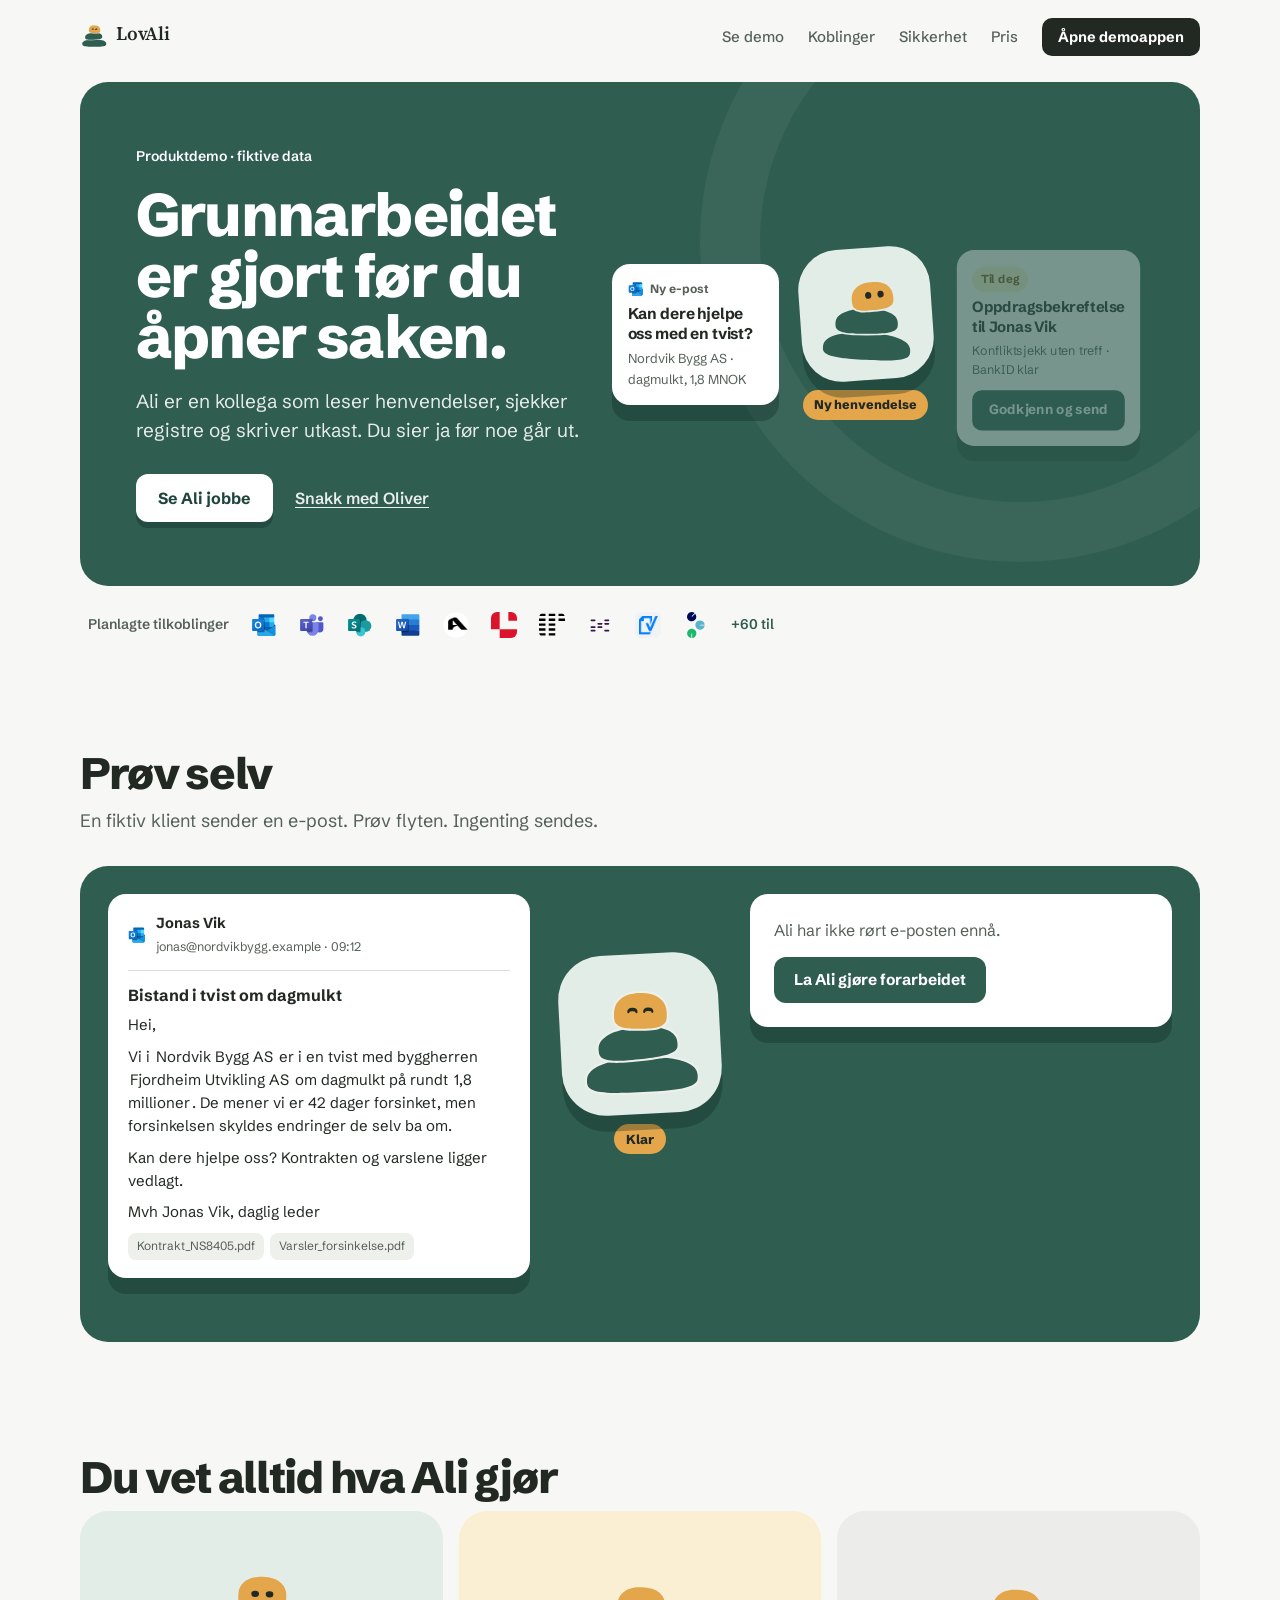
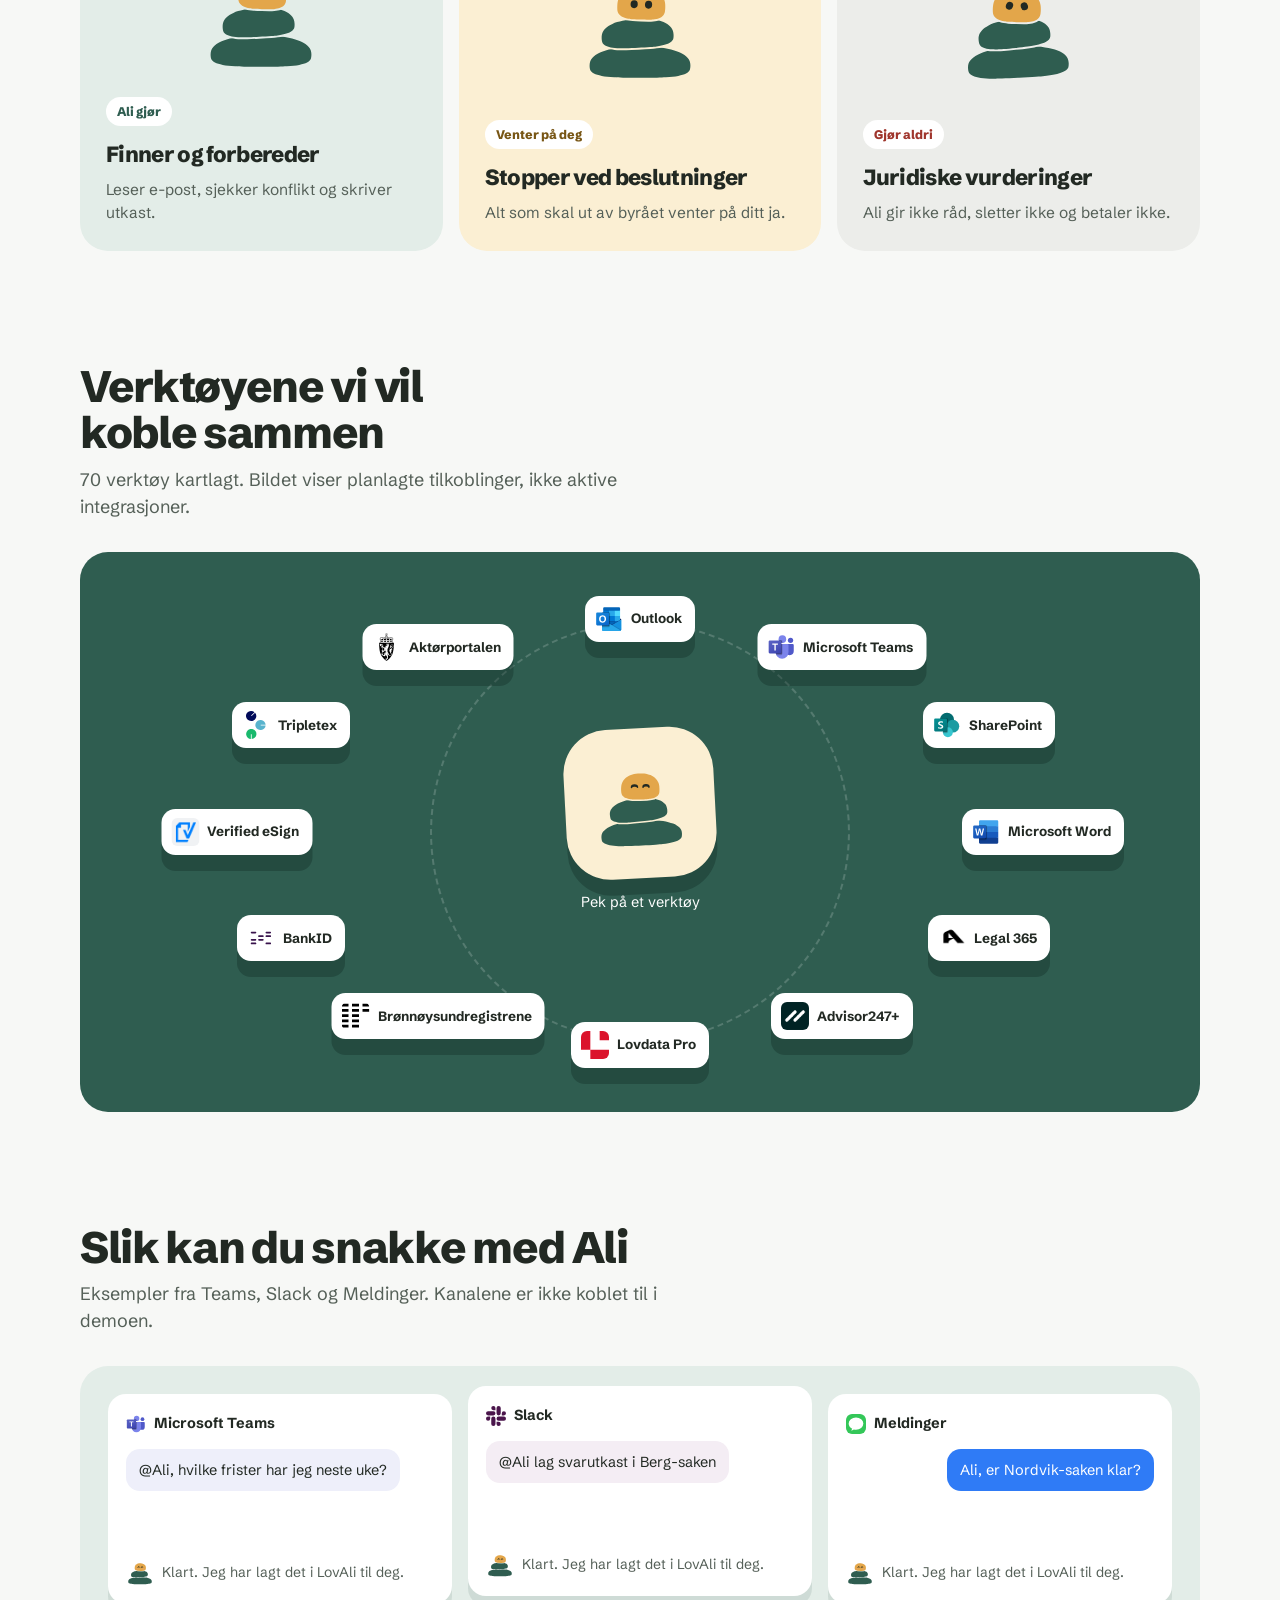
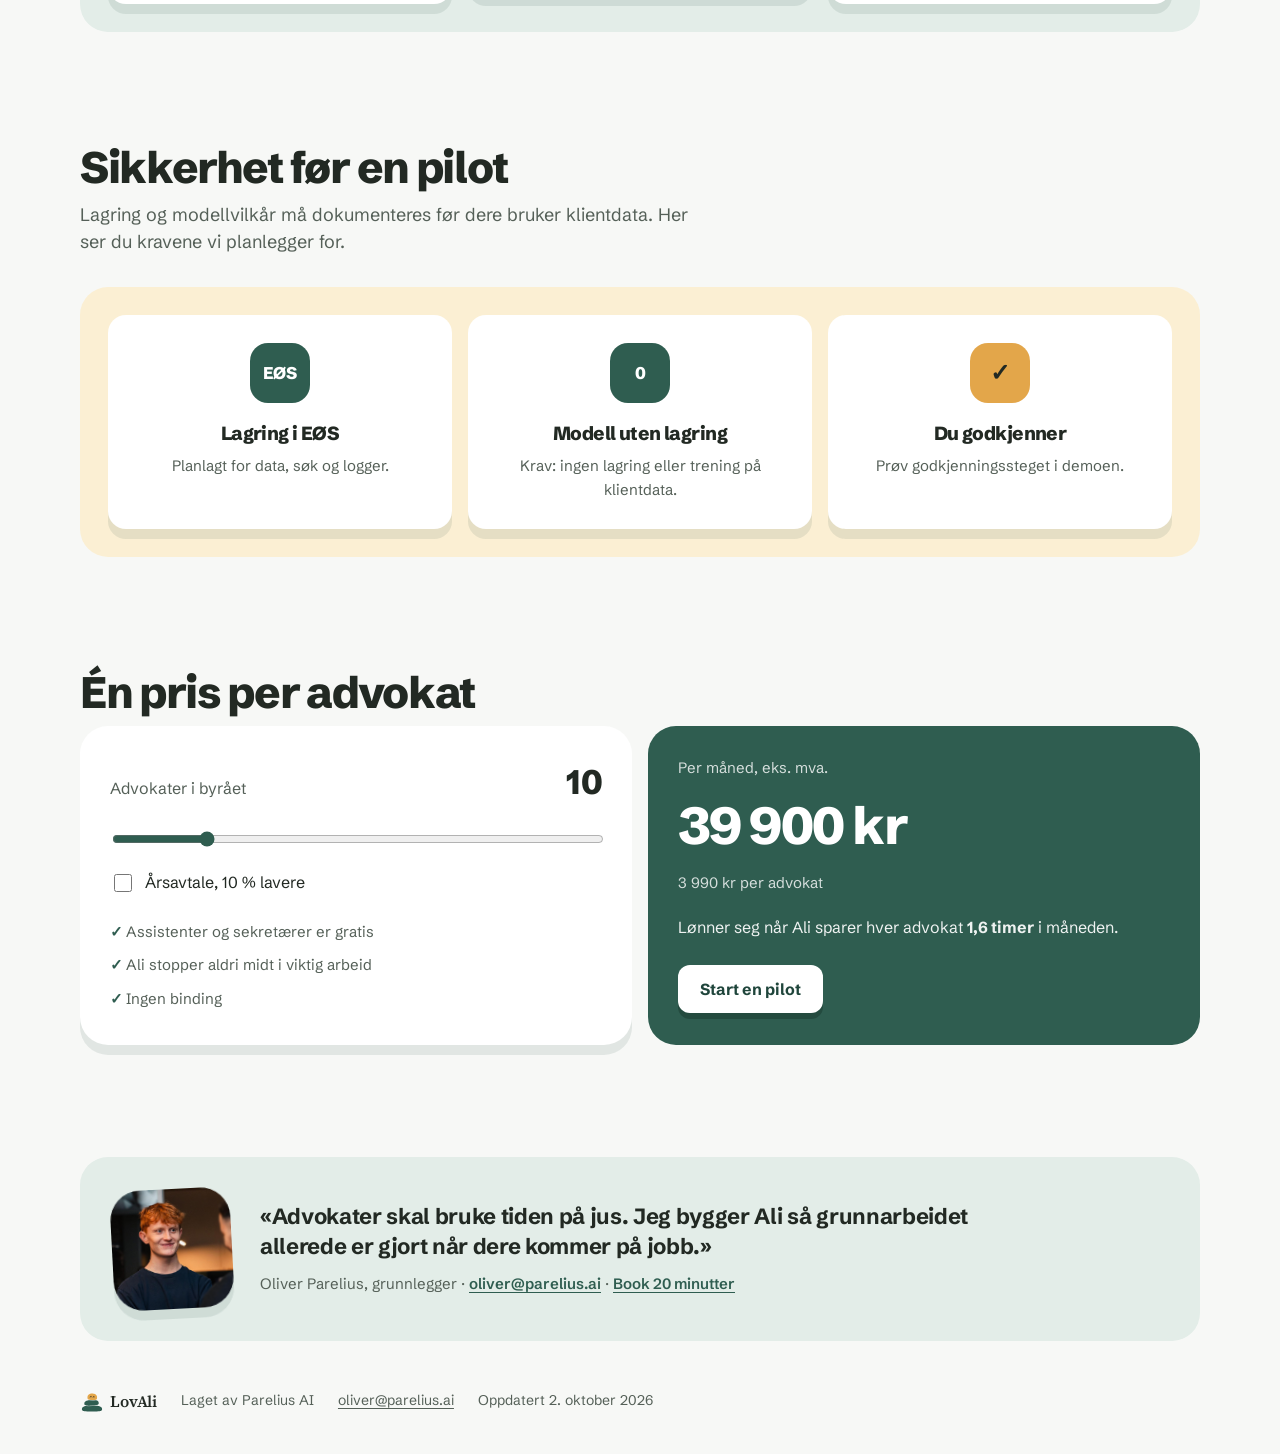
==== index.html @ 2de3efae "Stein: 11 versjoner på #/x (oversikt på #/x); forsiden uendret Co-Authored-By: Claude Opus 5.5 <nore" ====
<!doctype html>
<html lang="no">
  <head>
    <meta charset="UTF-8" />
    <meta name="viewport" content="width=device-width, initial-scale=1.0" />
    <title>Stein · AI-kollegaen som gjør grunnarbeidet</title>
    <meta name="description" content="Stein leser henvendelser, sjekker registre og skriver utkast. Advokaten godkjenner alt som går ut." />
    <link rel="icon" href="/favicon.svg" />
    <link rel="preconnect" href="https://fonts.googleapis.com" />
    <link rel="preconnect" href="https://fonts.gstatic.com" crossorigin />
    <link href="https://fonts.googleapis.com/css2?family=Schibsted+Grotesk:wght@400;500;600;700&family=Source+Serif+4:opsz,wght@8..60,400;8..60,500;8..60,600&display=swap" rel="stylesheet" />
    <script type="module" crossorigin src="/assets/index-CXxRxUHd.js"></script>
    <link rel="stylesheet" crossorigin href="/assets/index-CHsyn4Vc.css">
  </head>
  <body>
    <div id="root"></div>
  </body>
</html>
---- assets/index-CHsyn4Vc.css ----
:root{--bg:#f7f8f6;--deep:#eef0ec;--panel:#fff;--raised:#fafbf9;--fg:#222923;--soft:#556058;--faint:#7a847c;--line:#d9ded9;--line-2:#c4cbc5;--pine:#2f5d50;--pine-deep:#234a3f;--pine-wash:#e6ede9;--multe:#e3a64a;--multe-ink:#785615;--multe-wash:#fbefd3;--granite:#222923;--ok:#2f6b4f;--ok-wash:#e4efe8;--alert:#9f352c;--alert-wash:#f6e3e0;--sans:"Schibsted Grotesk", -apple-system, BlinkMacSystemFont, "Segoe UI", Roboto, Helvetica, Arial, sans-serif;--serif:"Source Serif 4", ui-serif, Georgia, serif;--mono:ui-monospace, "SF Mono", Menlo, Consolas, monospace;--r-ctl:4px;--r-panel:6px;--r-pill:999px;--r:var(--r-panel);--r-sheet:var(--r-panel);--r-s:var(--r-ctl);--ali-gap:var(--bg);--lightningcss-light:initial;--lightningcss-dark: ;color-scheme:light;--paper:var(--bg);--paper-2:var(--deep);--card:var(--panel);--ink:var(--fg);--ink-2:var(--soft);--ink-3:var(--faint);--fjord:var(--pine);--fjord-2:var(--pine-deep);--moss:var(--pine-wash);--seal:var(--multe-ink);--seal-2:var(--multe);--seal-soft:var(--multe-wash);--sun:var(--multe);--sun-soft:var(--multe-wash);--warn:var(--multe-ink);--ok-soft:var(--ok-wash);--radius-s:var(--r-ctl);--radius:var(--r-panel);--radius-l:var(--r-panel);--shadow-s:none;--shadow:none;--shadow-l:0 12px 40px -16px #22292340}*{box-sizing:border-box}html,body,#root{min-height:100%;margin:0}body{background:var(--bg);color:var(--fg);font-family:var(--sans);-webkit-font-smoothing:antialiased;text-rendering:optimizelegibility;font-size:16px;line-height:1.55}button{font:inherit;color:inherit;cursor:pointer;background:0 0;border:0}input,textarea{font:inherit;color:inherit}a{color:inherit}::selection{background:var(--multe-wash)}.ali-eyes{transform-box:fill-box;transform-origin:50%;animation:6s infinite ali-blink}@keyframes ali-blink{0%,95%,to{transform:scaleY(1)}97%{transform:scaleY(.1)}}@keyframes ali-place{0%,to{transform:translateY(0)}45%{transform:translateY(-5px)rotate(-2deg)}70%{transform:translateY(0)rotate(0)}}@keyframes ali-tilt{0%,to{transform:rotate(0)}50%{transform:rotate(4deg)}}@keyframes ali-spin{to{transform:rotate(360deg)}}@keyframes fade-up{0%{opacity:0;transform:translateY(6px)}to{opacity:1;transform:none}}@keyframes pulse-dot{0%,to{opacity:.35}50%{opacity:1}}@keyframes shimmer{0%{background-position:-200% 0}to{background-position:200% 0}}@media (prefers-reduced-motion:reduce){*,:before,:after{scroll-behavior:auto!important;animation-iteration-count:1!important}}.ksw{z-index:100;font-family:var(--sans);background:#1c2420;border-radius:12px;align-items:center;gap:4px;padding:5px;display:flex;position:fixed;bottom:12px;left:12px;box-shadow:0 8px 24px -8px #0006}.ksw select{color:#f1eee8;font:inherit;background:#2a332e;border:0;border-radius:8px;padding:7px 10px;font-size:13.5px;font-weight:600}.ksw a{color:#f1eee8;border-radius:8px;place-items:center;width:30px;height:30px;font-size:18px;text-decoration:none;display:grid}.ksw a:hover{background:#2a332e}.ksw a[href="#/x"]{width:auto;padding:0 10px;font-size:13px}.l{--c:1120px;--pine-dark:#1f453b;--pine-mist:#e3ede8;--mood-bg:var(--pine-mist);--paper-shadow:0 10px 0 #1f453b1a;--paper-shadow-dark:0 16px 0 #0f282152;--rl:28px;--rm:18px;--rs:12px;padding:0 24px}.l>*{max-width:var(--c);margin-left:auto;margin-right:auto}.l a{color:inherit;text-underline-offset:3px}.l h1,.l h2,.l h3{font-family:var(--sans);letter-spacing:-.03em}.l-btn{border-radius:var(--rs);background:var(--fg);justify-content:center;align-items:center;min-height:48px;padding:0 22px;font-size:16px;font-weight:700;text-decoration:none;transition:transform .12s,background .12s;display:inline-flex;color:#fff!important}.l-btn:hover{transform:translateY(-1px)}.l-btn:active{transform:translateY(1px)}.l-btn.sm{border-radius:10px;min-height:38px;padding:0 16px;font-size:14.5px}.l-btn.light{background:#fff;box-shadow:0 6px #0f282159;color:var(--pine-dark)!important}.l-link{font-size:16px;font-weight:600}.l-link.light{opacity:.9;color:#fff!important}.l-top{justify-content:space-between;align-items:center;gap:24px;padding:18px 0;display:flex}.l-top>a{text-decoration:none}.l-top nav{align-items:center;gap:24px;margin-left:auto;font-size:15px;font-weight:500;display:flex}.l-top nav a:not(.l-btn){color:var(--soft);text-decoration:none}.l-top nav a:not(.l-btn):hover{color:var(--fg)}.l-hero{background:var(--pine);color:#fff;border-radius:var(--rl);grid-template-columns:5fr 6fr;align-items:center;gap:32px;margin-top:8px;padding:64px 56px;display:grid;position:relative;overflow:hidden}.l-hero:after{content:"";pointer-events:none;border:60px solid #ffffff0d;border-radius:50%;width:520px;height:520px;position:absolute;top:-160px;right:-140px}.l-demo-label{margin-bottom:16px;font-size:14px;font-weight:600;display:block}.l-hero h1{text-wrap:balance;margin:0;font-size:clamp(38px,5vw,60px);font-weight:800;line-height:1.02}.l-hero p{opacity:.88;max-width:30em;margin:20px 0 30px;font-size:19px;line-height:1.5}.l-actions{flex-wrap:wrap;align-items:center;gap:22px;display:flex}.hs{--hs-tile:var(--pine-mist);z-index:1;grid-template-columns:1fr 150px 1fr;align-items:center;gap:12px;min-height:300px;display:grid;position:relative}.hs-card{color:var(--fg);border-radius:var(--rm);box-shadow:var(--paper-shadow-dark);opacity:.35;background:#fff;padding:16px;transition:opacity .45s,transform .45s;transform:translateY(8px)scale(.98)}.hs-card.in{opacity:1;transform:none}.hs-card b{letter-spacing:-.01em;margin:6px 0 4px;font-size:15.5px;line-height:1.3;display:block}.hs-card span{color:var(--soft);font-size:13px;display:block}.hs-k{color:var(--soft);align-items:center;gap:6px;font-size:12px;font-weight:700;display:flex}.hs-k.ready{background:var(--multe-wash);color:var(--multe-ink);border-radius:99px;padding:4px 9px;display:inline-flex}.hs-btn{background:var(--pine);color:#fff;text-align:center;border-radius:10px;margin-top:12px;padding:10px;font-size:14px;font-weight:700}.hs-ok{transform:translateY(14px)scale(.96)}.hs-ali{flex-direction:column;align-items:center;gap:10px;display:flex}.hs-ali-tile{background:var(--hs-tile);width:132px;height:132px;box-shadow:var(--paper-shadow-dark);border-radius:40px;place-items:center;display:grid;transform:rotate(-4deg)}.hs-ali-tile .ali{transform:rotate(4deg)}.hs-tag{background:var(--multe);color:var(--granite);border-radius:99px;padding:5px 11px;font-size:12.5px;font-weight:800}.l-strip{color:var(--soft);flex-wrap:wrap;align-items:center;gap:22px;padding:26px 8px 0;font-size:14px;display:flex}.l-strip>span{font-weight:600}.l-strip a{color:var(--pine);font-weight:600;text-decoration:none}.l-sec{padding-top:112px}.l-sec>h2{text-wrap:balance;max-width:20ch;margin:0 0 10px;font-size:clamp(30px,4vw,44px);font-weight:800;line-height:1.06}.l-sub{color:var(--soft);max-width:34em;margin:0 0 32px;font-size:18px;line-height:1.5}.d{background:var(--pine);border-radius:var(--rl);--ali-gap:var(--pine-mist);padding:28px}.d-head{display:none}.d-grid{grid-template-columns:1fr 180px 1fr;align-items:start;gap:20px;min-height:420px;display:grid}.d-mail,.d-start,.d-steps,.d-approve{border-radius:var(--rm);box-shadow:var(--paper-shadow-dark);background:#fff}.d-mail{padding:18px 20px;font-size:15px;line-height:1.55}.d-mail-h{border-bottom:1px solid var(--line);align-items:center;gap:10px;padding-bottom:12px;display:flex}.d-mail-h b{font-size:14.5px;display:block}.d-mail-h span{color:var(--soft);font-size:12.5px}.d-mail h4{margin:12px 0 6px;font-size:16px}.d-mail p{margin:0 0 8px}.d-mail .d-mail-preview,.d-mail-toggle{display:none}.d-mail mark{color:inherit;background:0 0;border-radius:3px;padding:0 2px;transition:background .5s}.d-mail mark.on{background:var(--multe-wash);box-shadow:inset 0 -2px 0 var(--multe)}.d-attach{flex-wrap:wrap;gap:6px;margin-top:10px;display:flex}.d-attach span{background:var(--deep);color:var(--soft);border-radius:8px;padding:4px 9px;font-size:12px}.d-ali{flex-direction:column;align-items:center;gap:10px;padding-top:60px;display:flex;position:sticky;top:20px}.d-ali .ali{background:var(--pine-mist);box-shadow:var(--paper-shadow-dark);box-sizing:content-box;border-radius:44px;padding:14px;transform:rotate(-3deg)}.d-mood{color:var(--granite);background:var(--multe);text-align:center;border-radius:99px;padding:5px 12px;font-size:13px;font-weight:800}.d-work{flex-direction:column;gap:14px;display:flex}.d-start{flex-direction:column;align-items:flex-start;gap:14px;padding:24px;display:flex}.d-start p{color:var(--soft);margin:0}.d-go{border-radius:var(--rs);background:var(--pine);color:#fff;min-height:46px;padding:0 20px;font-size:15.5px;font-weight:700}.d-go:hover{background:var(--pine-dark)}.d-text{color:var(--soft);text-underline-offset:3px;padding:0 6px;font-size:15px;text-decoration:underline}.d-steps{margin:0;padding:6px 16px;list-style:none}.d-steps li{align-items:center;gap:10px;padding:10px 0;display:flex}.d-steps li+li{border-top:1px solid var(--line)}.d-steps li>div{flex:1;min-width:0}.d-steps b{font-size:14.5px;display:block}.d-steps span{color:var(--soft);font-size:12.5px;display:block}.d-steps i{color:var(--ok);width:14px;font-style:normal;font-weight:800}.d-steps li.now b:after{content:" …";color:var(--soft)}.d-dot{background:var(--pine-mist);border-radius:50%;flex:none;width:20px;height:20px}.d-approve{padding:18px 20px}.d-approve.sent{background:var(--ok-wash)}.d-approve-k{color:var(--multe-ink);background:var(--multe-wash);border-radius:99px;padding:4px 10px;font-size:12px;font-weight:800;display:inline-flex}.d-approve.sent .d-approve-k{color:var(--ok);background:#fff}.d-approve>b{letter-spacing:-.01em;margin:8px 0;font-size:17px;display:block}.d-approve dl{margin:0 0 14px;font-size:14px}.d-approve dl div{grid-template-columns:76px 1fr;gap:8px;padding:3px 0;display:grid}.d-approve dt{color:var(--soft)}.d-approve dd{margin:0}.d-approve-btns{align-items:center;gap:8px;display:flex}.d-result{margin:0;font-size:15px}.l-moods{grid-template-columns:repeat(3,1fr);gap:16px;display:grid}.l-mood{--mood-bg:var(--pine-mist);background:var(--mood-bg);border-radius:var(--rl);flex-direction:column;min-height:340px;padding:26px;display:flex}.l-mood.m1{--mood-bg:var(--multe-wash)}.l-mood.m2{--mood-bg:#ecedea}.l-mood-ali{flex:1;place-items:center;padding:12px 0 18px;display:grid}.l-chip{color:var(--pine);background:#fff;border-radius:99px;align-self:flex-start;padding:5px 11px;font-size:12.5px;font-weight:800}.l-mood.m1 .l-chip{color:var(--multe-ink)}.l-mood.m2 .l-chip{color:var(--alert)}.l-mood h3{margin:12px 0 6px;font-size:22px;font-weight:800}.l-mood p{color:var(--soft);margin:0;font-size:15.5px;line-height:1.5}.l-net{background:var(--pine);border-radius:var(--rl);height:560px;position:relative;overflow:hidden}.l-net-ring{border:2px dashed #ffffff2e;border-radius:50%;width:420px;height:420px;position:absolute;top:50%;left:50%;transform:translate(-50%,-50%)}.l-net-tile{box-shadow:var(--paper-shadow-dark);color:var(--fg);white-space:nowrap;background:#fff;border-radius:14px;align-items:center;gap:8px;padding:9px 13px 9px 10px;font-size:13.5px;font-weight:700;transition:transform .15s;display:inline-flex;position:absolute;transform:translate(-50%,-50%)}.l-net-tile:hover,.l-net-tile.on,.l-net-tile:focus-visible{outline:none;transform:translate(-50%,-54%)}.l-net-hub{text-align:center;flex-direction:column;align-items:center;gap:14px;width:260px;display:flex;position:absolute;top:50%;left:50%;transform:translate(-50%,-50%)}.l-net-ali{background:var(--multe-wash);width:150px;height:150px;box-shadow:var(--paper-shadow-dark);border-radius:44px;place-items:center;display:grid;transform:rotate(-3deg)}.l-net-hub p{color:#fff;min-height:3em;margin:0;font-size:14.5px;line-height:1.45}.l-chans{background:var(--pine-mist);border-radius:var(--rl);grid-template-columns:repeat(3,1fr);gap:16px;padding:28px;display:grid}.l-chan{border-radius:var(--rm);box-shadow:var(--paper-shadow);--ali-gap:var(--panel);background:#fff;flex-direction:column;gap:14px;min-height:210px;padding:18px;display:flex}.l-chan:nth-child(2){transform:translateY(-8px)}.l-chan-h{align-items:center;gap:8px;font-size:14.5px;font-weight:700;display:flex}.l-bubble{background:var(--deep);border-radius:14px;align-self:flex-start;padding:10px 13px;font-size:14.5px}.l-chan.slack .l-bubble{background:#f4edf4}.l-chan.teams .l-bubble{background:#eeeffa}.l-chan.imsg .l-bubble{color:#fff;background:#2f7bf6;align-self:flex-end}.l-reply{color:var(--soft);align-items:center;gap:8px;margin-top:auto;font-size:14px;display:flex}.l-secure{background:var(--multe-wash);border-radius:var(--rl);grid-template-columns:repeat(3,1fr);gap:16px;padding:28px;display:grid;position:relative}.l-promise{border-radius:var(--rm);text-align:center;box-shadow:var(--paper-shadow);background:#fff;padding:28px 22px}.l-badge{color:#fff;border-radius:18px;place-items:center;width:60px;height:60px;margin:0 auto 16px;font-size:17px;font-weight:800;display:grid}.l-badge.pine{background:var(--pine)}.l-badge.multe{background:var(--multe);color:var(--granite);font-size:24px}.l-promise h3{margin:0 0 6px;font-size:19px;font-weight:800}.l-promise p{color:var(--soft);margin:0;font-size:15px}.l-more{margin:18px 0 0;font-size:15.5px;font-weight:600}.l-more a{color:var(--pine)}.l-price{grid-template-columns:1fr 1fr;gap:16px;display:grid}.l-price-in,.l-price-out{border-radius:var(--rl);padding:30px}.l-price-in{box-shadow:var(--paper-shadow);background:#fff;flex-direction:column;gap:14px;display:flex}.l-price-in label{color:var(--soft);justify-content:space-between;align-items:baseline;font-size:16px;display:flex}.l-price-in label b{color:var(--fg);letter-spacing:-.02em;font-size:34px;font-weight:800}.l-price-in input[type=range]{width:100%;accent-color:var(--pine);height:30px}.l-check{gap:10px;color:var(--fg)!important;justify-content:flex-start!important;align-items:center!important}.l-check input{width:18px;height:18px;accent-color:var(--pine)}.l-price-in ul{color:var(--soft);margin:6px 0 0;padding:0;font-size:15px;list-style:none}.l-price-in li{padding:5px 0}.l-price-in li:before{content:"✓  ";color:var(--pine);font-weight:800}.l-price-out{background:var(--pine);color:#fff;flex-direction:column;gap:6px;display:flex}.l-price-out>span{opacity:.8;font-size:15px}.l-price-out>b{letter-spacing:-.03em;font-variant-numeric:tabular-nums;font-size:52px;font-weight:800}.l-price-out p{opacity:.92;margin:14px 0 20px;font-size:16px}.l-price-out .l-btn{background:#fff;align-self:flex-start;box-shadow:0 6px #0f282159;color:var(--pine-dark)!important}.l-founder{background:var(--pine-mist);border-radius:var(--rl);align-items:center;gap:28px;margin-top:112px;padding:32px;display:flex}.l-founder img{object-fit:cover;width:120px;height:120px;box-shadow:var(--paper-shadow);border-radius:30px;flex:none;transform:rotate(-3deg)}.l-quote{letter-spacing:-.015em;max-width:34em;margin:0 0 10px;font-size:22px;font-weight:700;line-height:1.35}.l-sign{color:var(--soft);margin:0;font-size:15px}.l-sign a{color:var(--pine);font-weight:600}.l-foot{color:var(--soft);flex-wrap:wrap;align-items:center;gap:24px;padding:48px 0 40px;font-size:14px;display:flex}@media (width>=961px) and (width<=1200px){.l-hero{grid-template-columns:1fr;gap:24px;padding:40px 32px}.l-hero-text{max-width:36em}.hs{grid-template-columns:minmax(0,1fr) 150px minmax(0,1fr);min-height:200px}}@media (width<=960px){.l-hero{grid-template-columns:1fr;padding:40px 24px}.hs{grid-template-columns:1fr;min-height:0}.hs-ali{flex-direction:row;justify-content:center}.d-grid{grid-template-columns:1fr;min-height:0}.d-ali{flex-direction:row;justify-content:flex-start;padding-top:0;position:static}.l-moods,.l-chans,.l-secure,.l-price{grid-template-columns:1fr}.l-chan:nth-child(2){transform:none}.l-net{flex-wrap:wrap;justify-content:center;gap:8px;height:auto;padding:24px;display:flex}.l-net-ring{display:none}.l-net-tile{position:static;transform:none}.l-net-tile:hover,.l-net-tile.on{transform:translateY(-2px)}.l-net-hub{order:-1;width:100%;margin-bottom:8px;position:static;transform:none}.l-sec{padding-top:80px}.l-founder{flex-direction:column;align-items:flex-start}}@media (width<=640px){.l{padding:0 14px}.l-top{grid-template-columns:1fr auto;gap:8px 12px;padding:16px 0 8px;display:grid}.l-top>.l-btn{grid-area:1/2}.l-top nav{grid-area:2/1/auto/-1;justify-content:space-between;gap:12px;margin-left:0}.l-top nav a{align-items:center;min-height:44px;display:inline-flex}.d{padding:16px}.d-mail .d-mail-preview{color:var(--soft);display:block}.d-mail-toggle{min-height:44px;color:var(--pine);text-underline-offset:3px;padding:0;font-size:15px;font-weight:700;text-decoration:underline;display:block}.d-mail-content{display:none}.d-mail-content.expanded{margin-top:8px;display:block}.d-ali .ali{border-radius:24px;padding:8px;width:64px!important;height:64px!important}}.lv{--bg:#f6f3ee;--deep:#eee9e1;--panel:#fff;--raised:#fbf9f6;--fg:#1e2422;--soft:#575c59;--faint:#7c807d;--line:#1e242217;--line-2:#1e242224;--multe-ink:#8a5a12;--multe-wash:#fbefd9;--pine-wash:#e4ece7;--ok-wash:#e3efe7;--paper:var(--bg);--paper-2:var(--deep);--card:var(--panel);--ink:var(--fg);--ink-2:var(--soft);--ink-3:var(--faint);--seal:var(--multe-ink);--seal-soft:var(--multe-wash);--sun-soft:var(--multe-wash);--warn:var(--multe-ink);--moss:var(--pine-wash);--ok-soft:var(--ok-wash);--r:20px;--r-sheet:28px;--r-s:12px;--radius-s:12px;--radius:16px;--radius-l:20px;--ali-gap:var(--bg);background:var(--paper);grid-template-columns:256px 1fr;min-height:100vh;display:grid}.lv-main{min-width:0;height:100vh;overflow-y:auto}.lv-demo-context{z-index:2;background:var(--paper);min-height:32px;color:var(--soft);text-align:center;padding:6px 16px;font-size:12px;line-height:20px;position:sticky;top:0}.lv-side{background:var(--deep);--ali-gap:var(--deep);flex-direction:column;gap:6px;height:100vh;padding:18px 12px;display:flex;position:sticky;top:0}.lv-side-brand{padding:4px 8px 12px;text-decoration:none}.lv-new{border-radius:var(--r-pill);background:var(--fg);color:var(--deep);align-items:center;gap:8px;padding:10px 14px;font-weight:600;transition:opacity .15s;display:flex}.lv-new:hover{opacity:.88}.lv-search{color:var(--ink-3);background:var(--panel);border-radius:10px;align-items:center;gap:8px;margin:4px 0 10px;padding:8px 12px;font-size:13.5px;display:flex}.lv-search kbd{font-family:var(--mono);background:var(--paper-2);border-radius:5px;margin-left:auto;padding:1px 6px;font-size:11px}.lv-side nav{flex-direction:column;gap:1px;display:flex}.lv-nav{color:var(--ink-2);text-align:left;border-radius:9px;align-items:center;gap:10px;padding:8px 10px;font-size:14.5px;transition:background .12s;display:flex}.lv-nav:hover{background:#16201e0d}.lv-nav.on{background:var(--panel);color:var(--fg);font-weight:600}.lv-nav em{background:var(--line);color:var(--ink-2);border-radius:99px;margin-left:auto;padding:1px 7px;font-size:11.5px;font-style:normal;font-weight:600}.lv-nav em.hot{background:var(--multe);color:var(--granite)}.lv-side-foot{flex-direction:column;gap:10px;margin-top:auto;display:flex}.lv-alive{background:var(--panel);--ali-gap:var(--panel);border-radius:16px;align-items:center;gap:10px;padding:10px 12px;display:flex}.lv-alive b{font-size:13.5px;display:block}.lv-alive span{color:var(--ink-3);align-items:center;gap:6px;font-size:12px;display:flex}.dot{background:var(--multe);border-radius:50%;width:7px;height:7px;display:inline-block}.dot.ok{background:var(--ok)}.lv-user{align-items:center;gap:10px;padding:4px 6px;display:flex}.lv-user b{font-size:13.5px;display:block}.lv-user span{color:var(--ink-3);font-size:12px}.lv-av{background:var(--moss);width:30px;height:30px;color:var(--fjord);border:2px solid var(--paper);border-radius:50%;flex:none;place-items:center;font-size:11.5px;font-weight:700;display:inline-grid}.lv-mono{color:#fff;letter-spacing:-.02em;border-radius:10px;flex:none;place-items:center;width:34px;height:34px;font-size:12.5px;font-weight:700;display:inline-grid;box-shadow:inset 0 -2px #0000001f}.lv-mono.sm{vertical-align:middle;border-radius:6px;width:20px;height:20px;font-size:8.5px}.lv-composer{background:var(--panel);border-radius:var(--r-sheet);box-shadow:0 0 0 1px var(--line);cursor:text;padding:14px 12px 10px 20px;transition:box-shadow .15s}.lv-composer:focus-within{box-shadow:0 0 0 1.5px var(--pine)}.lv-composer textarea{resize:none;background:0 0;border:0;outline:0;width:100%;font-size:15.5px;line-height:1.5}.lv-composer.big textarea{min-height:52px;font-size:17px}.lv-composer-row{justify-content:space-between;align-items:center;gap:8px;margin-top:6px;display:flex}.lv-composer-tools{flex-wrap:wrap;align-items:center;gap:6px;display:flex}.lv-composer-tools>button{width:32px;height:32px;color:var(--ink-3);border-radius:50%;place-items:center;display:grid}.lv-composer-tools>button:hover{background:var(--paper-2);color:var(--ink)}.lv-scope{color:var(--soft);background:var(--deep);border-radius:99px;align-items:center;gap:5px;padding:4px 10px;font-size:12.5px;display:inline-flex}.lv-send{background:var(--deep);width:36px;height:36px;color:var(--faint);border-radius:50%;place-items:center;transition:background .15s,transform .15s;display:grid}.lv-send.on{background:var(--fg);color:var(--deep)}.lv-send.on:hover{transform:scale(1.06)}.lv-home{max-width:860px;margin:0 auto;padding:16px 28px 24px}.lv-hero{text-align:center;margin-bottom:24px}.lv-hero h1{font-family:var(--serif);letter-spacing:-.02em;margin:8px 0 4px;font-size:38px;font-weight:500;line-height:1.05}.lv-hero p{color:var(--ink-2);margin:0;font-size:16.5px}.lv-brief{margin-top:24px}.lv-brief .lv-sec-h span{color:var(--soft)}.lv-sec-h{justify-content:space-between;align-items:baseline;gap:10px;margin-bottom:12px;display:flex}.lv-sec-h h2{letter-spacing:-.01em;margin:0;font-size:19px;font-weight:700}.lv-sec-h span{color:var(--ink-3);align-items:center;gap:6px;font-size:12.5px;display:inline-flex}.lv-brief-grid{grid-template-columns:1fr 1fr;gap:12px;display:grid}.lv-card{background:var(--panel);border-radius:var(--r);padding:18px 20px;position:relative;overflow:hidden}.lv-tone-seal{--tone:var(--pine)}.lv-tone-warn{--tone:var(--multe-ink)}.lv-tone-fjord,.lv-tone-violet{--tone:var(--pine)}.lv-card-k{color:var(--tone,var(--soft));font-size:13px;font-weight:600}.lv-card h3{margin:4px 0;font-size:15.5px}.lv-card p{color:var(--ink-2);margin:0 0 10px;font-size:13.5px}.lv-btn{border-radius:var(--r-pill);justify-content:center;align-items:center;gap:6px;padding:9px 18px;font-size:14px;font-weight:600;transition:all .15s;display:inline-flex}.lv-btn.sm{padding:6px 14px;font-size:13px}.lv-btn.full{width:100%;padding:12px}.lv-btn.primary{background:var(--fg);color:var(--deep)}.lv-btn.primary:hover{opacity:.88}.lv-btn.primary:disabled{opacity:.45;cursor:default}.lv-btn.ghost{box-shadow:inset 0 0 0 1px var(--line-2);color:var(--fg);background:0 0}.lv-btn.ghost:hover{box-shadow:inset 0 0 0 1px var(--fg)}.lv-card .lv-btn.ghost{box-shadow:none;color:var(--pine);background:0 0;padding:5px 0}.lv-btn.ms{color:#fff;background:#2f2f2f}.ms-logo{grid-template-columns:8px 8px;gap:2px;display:inline-grid}.ms-logo i{width:8px;height:8px}.ms-logo i:first-child{background:#f25022}.ms-logo i:nth-child(2){background:#7fba00}.ms-logo i:nth-child(3){background:#00a4ef}.ms-logo i:nth-child(4){background:#ffb900}.lv-chat{flex-direction:column;height:calc(100vh - 32px);display:flex}.lv-thread{flex:1;padding:36px 28px 20px;overflow-y:auto}.lv-thread>*{max-width:780px;margin-left:auto;margin-right:auto}.lv-chat-foot{background:linear-gradient(to top, var(--paper) 70%, transparent);padding:12px 28px 22px}.lv-chat-foot>*{max-width:780px;margin:0 auto}.lv-run{margin-bottom:34px}.lv-msg.user{justify-content:flex-end;margin-bottom:18px;animation:.3s fade-up;display:flex}.lv-msg.user>div{background:var(--deep);color:var(--fg);border-radius:18px 18px 4px;max-width:80%;padding:10px 16px}.lv-msg.ali{gap:12px;animation:.4s fade-up;display:flex}.lv-msg-av{flex:none;padding-top:2px}.lv-card,.lv-steps,.lv-answer,.lv-conn,.lv-routine,.lv-matter{--ali-gap:var(--panel)}.lv-msg-body{flex:1;min-width:0}.lv-plan{color:var(--ink-2);margin:4px 0 12px}.lv-steps{border-radius:var(--r);background:var(--panel);overflow:hidden}.lv-steps-h{width:100%;color:var(--ink-2);text-align:left;align-items:center;gap:8px;padding:10px 14px;font-size:13.5px;font-weight:600;display:flex}.lv-steps-h svg{color:var(--ok)}.lv-steps-tog{color:var(--ink-3);margin-left:auto;font-size:12.5px;font-weight:500}.lv-steps ol{margin:0;padding:0 14px 10px;list-style:none}.lv-steps li{box-shadow:0 -1px 0 var(--line);align-items:center;gap:10px;padding:9px 0;display:flex}.lv-steps li>div{flex:1;min-width:0}.lv-steps li b{font-size:13.5px;font-weight:600;display:block}.lv-steps li span{color:var(--soft);white-space:nowrap;text-overflow:ellipsis;font-size:13px;display:block;overflow:hidden}.lv-steps li i.ok{color:var(--ok)}.lv-spin{border:2px solid var(--line-2);border-top-color:var(--pine);border-radius:50%;flex:none;width:14px;height:14px;animation:.7s linear infinite ali-spin;display:inline-block}.lv-shimmer{background:linear-gradient(90deg, var(--ink-3) 30%, var(--ink) 50%, var(--ink-3) 70%);background-size:200% 100%;-webkit-background-clip:text;background-clip:text;animation:1.8s linear infinite shimmer;color:#0000!important}.lv-answer{margin-top:14px;animation:.5s fade-up}.lv-answer>p{margin:0 0 12px;font-size:15.5px;line-height:1.6}.lv-facts{background:var(--bg);border-radius:var(--r);grid-template-columns:1fr 1fr;gap:2px;margin:0 0 14px;display:grid;overflow:hidden}.lv-facts div{background:var(--card);padding:10px 14px}.lv-facts dt{color:var(--soft);font-size:13px}.lv-facts dd{margin:2px 0 0;font-size:14px;font-weight:600}.lv-table-wrap{border-radius:var(--r);background:var(--panel);margin-bottom:14px;overflow-x:auto}.lv-table{border-collapse:collapse;width:100%;font-size:13.5px}.lv-table th{text-align:left;color:var(--soft);padding:12px 14px 8px;font-size:13px;font-weight:600}.lv-table td{border-top:1px solid var(--line);padding:10px 14px}.lv-table tr.flag td{background:var(--multe-wash)}.lv-draft{background:var(--panel);border-radius:var(--r);font-family:var(--serif);margin-bottom:14px;padding:20px 24px;font-size:16px;line-height:1.6}.lv-draft-h{font-family:var(--sans);box-shadow:0 1px 0 var(--line);text-align:left;align-items:center;gap:8px;margin-bottom:10px;padding-bottom:10px;font-size:13.5px;font-weight:600;display:flex}.lv-draft-h span{color:var(--ink-3);margin-left:auto;font-size:12px;font-weight:500}.lv-draft mark{background:var(--multe-wash);color:var(--multe-ink);font-family:var(--sans);border-radius:5px;padding:1px 6px;font-size:12px;font-weight:600}.lv-sources{flex-wrap:wrap;gap:6px;margin-bottom:16px;display:flex}.lv-src{background:var(--deep);color:var(--soft);border-radius:99px;align-items:center;gap:6px;padding:4px 11px 4px 5px;font-size:13px;display:inline-flex}.lv-src sup{color:var(--pine);font-weight:700}.lv-actions{background:var(--multe-wash);border-radius:var(--r);flex-direction:column;gap:6px;padding:12px;display:flex}.lv-actions.solo{background:0 0;border:0;padding:0}.lv-actions-h{color:var(--multe-ink);align-items:center;gap:6px;padding:2px 6px 4px;font-size:13px;font-weight:600;display:flex}.lv-action{background:var(--panel);border-radius:14px;align-items:center;gap:12px;padding:12px 14px;transition:background .2s;display:flex}.lv-action.approved{background:var(--ok-wash)}.lv-action.rejected{opacity:.55}.lv-action-b{flex:1;min-width:0}.lv-action-b b{font-size:14px;display:block}.lv-action-b span{color:var(--ink-2);white-space:nowrap;text-overflow:ellipsis;font-size:13px;display:block;overflow:hidden}.lv-action-b small{color:var(--ink-3);font-size:11.5px}.lv-action-btns{flex:none;gap:6px;display:flex}.lv-pill{border-radius:99px;flex:none;align-items:center;gap:5px;padding:4px 10px;font-size:12.5px;font-weight:600;display:inline-flex}.lv-pill.approved{background:var(--ok-soft);color:var(--ok)}.lv-pill.rejected{background:var(--paper-2);color:var(--ink-3)}.lv-empty{text-align:center;color:var(--ink-3);padding:80px 0}.lv-page{max-width:860px;margin:0 auto;padding:44px 28px 60px;animation:.35s fade-up}.lv-page.wide{max-width:1120px}.lv-ph h1{letter-spacing:-.025em;letter-spacing:-.015em;margin:0;font-size:30px;font-weight:700}.lv-ph p{color:var(--ink-2);max-width:640px;margin:4px 0 24px;font-size:15.5px}.lv-h4{color:var(--fg);margin:30px 0 10px;font-size:15px;font-weight:700}.lv-list{flex-direction:column;gap:8px;display:flex}.lv-mail{background:var(--panel);border-radius:var(--r);--ali-gap:var(--deep);padding:16px 18px}.lv-mail.dim{opacity:.55}.lv-mail-top{align-items:center;gap:10px;font-size:14px;display:flex}.lv-tag{padding:0;font-size:12.5px;font-weight:600;border:0!important}.lv-time{color:var(--ink-3);margin-left:auto;font-size:12.5px}.lv-mail-s{margin-top:4px;font-weight:600}.lv-mail-sn{color:var(--ink-3);white-space:nowrap;text-overflow:ellipsis;font-size:13.5px;overflow:hidden}.lv-mail-ali{background:var(--deep);color:var(--ink-2);border-radius:12px;flex-wrap:wrap;align-items:center;gap:8px;margin-top:10px;padding:8px 12px;font-size:13px;display:flex}.lv-mail-ali em{color:var(--fjord);background:var(--moss);border-radius:99px;padding:1px 8px;font-size:12px;font-style:normal}.lv-mail-ali .lv-btn{margin-left:auto}.lv-mail-review{margin-top:12px}.lv-mail-review .lv-action{box-shadow:none;padding:0}.lv-mail-review .lv-action-top{flex-wrap:wrap}.lv-mail-review .lv-action-b{flex-basis:0}.lv-mail-review .lv-action.open .lv-action-b span,.lv-mail-review .lv-action.open .lv-action-b small{display:none}.lv-mail-review .lv-action-btns{margin-left:auto}.lv-mail-sn,.lv-time{color:var(--soft)}.lv-payment-note{border-radius:var(--r);background:var(--ok-wash);color:var(--fg);--ali-gap:var(--ok-wash);flex-wrap:wrap;align-items:center;gap:12px;margin-bottom:12px;padding:14px 16px;display:flex}.lv-payment-note>div{flex:1;min-width:160px}.lv-payment-note b,.lv-payment-note span{font-size:14px;display:block}.lv-payment-note span{color:var(--soft);font-size:13px}.lv-payment-note .lv-btn{min-height:44px}.lv-matters{grid-template-columns:340px 1fr;align-items:start;gap:16px;display:grid}.lv-matter{background:var(--panel);text-align:left;border-radius:14px;align-items:center;gap:10px;padding:12px 14px;transition:box-shadow .12s;display:flex}.lv-matter.on{box-shadow:inset 0 0 0 1.5px var(--pine)}.lv-matter b{font-size:14px;display:block}.lv-matter span{color:var(--ink-3);font-size:12px}.lv-matter>div{flex:1;min-width:0}.lv-next{white-space:nowrap;font-size:11.5px!important}.hl{border-radius:50%;flex:none;width:8px;height:8px}.hl.ok{background:var(--ok)}.hl.warn{background:var(--multe)}.hl.risk{background:var(--alert)}.lv-wall{color:var(--ink-3);align-items:center;gap:6px;padding:8px 4px;font-size:12.5px;display:flex}.lv-matter-d{background:var(--panel);border-radius:var(--r-sheet);--ali-gap:var(--deep);padding:24px 26px;position:sticky;top:20px}.lv-md-h{justify-content:space-between;gap:12px;display:flex}.lv-md-h h2{font-family:var(--serif);margin:2px 0 0;font-size:30px;font-weight:500}.lv-md-h p{color:var(--ink-2);margin:0}.lv-team{display:flex}.lv-team .lv-av{margin-left:-6px}.lv-ali-sum{background:var(--deep);border-radius:14px;gap:10px;margin:16px 0;padding:12px 14px;display:flex}.lv-ali-sum p{margin:0;font-size:14px}.lv-md-grid{grid-template-columns:repeat(4,1fr);gap:10px;display:grid}.lv-md-grid div{background:var(--raised);border-radius:10px;padding:10px 12px}.lv-md-grid span{color:var(--ink-3);font-size:11.5px;display:block}.lv-md-grid b{font-size:14px}.lv-matter-d h4{margin:24px 0 8px;font-size:15px;font-weight:700}.lv-tl{margin:0;padding:0;list-style:none}.lv-tl li{box-shadow:0 -1px 0 var(--line);align-items:center;gap:10px;padding:9px 0;display:flex}.lv-tl b{font-size:13.5px;font-weight:600;display:block}.lv-tl span{color:var(--ink-3);font-size:12px}.lv-md-ask{flex-wrap:wrap;gap:8px;margin-top:16px;display:flex}.lv-routine{background:var(--panel);border-radius:var(--r);align-items:center;gap:14px;margin-bottom:6px;padding:16px 18px;display:flex}.lv-routine-b{flex:1}.lv-routine-b b{display:block}.lv-routine-b>span{color:var(--ink-2);font-size:13.5px}.lv-routine-m{align-items:center;gap:4px;margin-top:8px;display:flex}.lv-routine-m em{color:var(--ink-3);margin-left:8px;font-size:12px;font-style:normal}.lv-switch{background:var(--line-2);border-radius:99px;flex:none;width:44px;height:26px;transition:background .2s;position:relative}.lv-switch i{width:20px;height:20px;box-shadow:var(--shadow-s);background:#fff;border-radius:50%;transition:transform .2s;position:absolute;top:3px;left:3px}.lv-switch.on{background:var(--ok)}.lv-switch.on i{transform:translate(18px)}.lv-note{background:var(--ok-wash);color:var(--ok);--ali-gap:var(--ok-wash);border-radius:16px;align-items:center;gap:8px;margin-bottom:12px;padding:10px 16px;font-size:14px;font-weight:600;display:flex}.lv-gw{border-radius:var(--r-sheet);background:var(--pine-deep);color:#f6f3ee;justify-content:space-between;align-items:center;gap:20px;padding:24px 28px;display:flex}.lv-gw .lv-card-k{color:#fff9}.lv-gw h3{font-family:var(--serif);margin:2px 0 4px;font-size:30px;font-weight:500}.lv-gw p{opacity:.82;max-width:600px;margin:0;font-size:14.5px}.lv-gw-n{text-align:center;flex:none}.lv-gw-n b{font-size:52px;font-weight:700;line-height:1;display:block}.lv-gw-n span{opacity:.7;font-size:12.5px}.lv-brains{grid-template-columns:repeat(3,1fr);gap:10px;display:grid}.lv-brain{text-align:left;border-radius:var(--r);background:var(--panel);padding:16px 18px;transition:box-shadow .15s}.lv-brain.on{box-shadow:inset 0 0 0 1.5px var(--pine)}.lv-brain-h{justify-content:space-between;align-items:center;gap:6px;margin-bottom:4px;display:flex}.lv-brain-h em{color:var(--fjord);background:var(--moss);white-space:nowrap;border-radius:99px;padding:1px 8px;font-size:11px;font-style:normal;font-weight:600}.lv-brain span{color:var(--ink-2);font-size:13px}.lv-conns{grid-template-columns:repeat(auto-fill,minmax(300px,1fr));gap:8px;display:grid}.lv-conn{background:var(--panel);border-radius:16px;align-items:center;gap:12px;padding:12px 14px;display:flex}.lv-conn>div{flex:1;min-width:0}.lv-conn b{font-size:14px;display:block}.lv-conn span{color:var(--ink-3);font-size:12.5px}.lv-channel-section{margin-bottom:28px}.lv-channel-section h2{letter-spacing:-.02em;margin:4px 0 16px;font-size:23px}.lv-channels{grid-template-columns:repeat(2,minmax(0,1fr));gap:8px;display:grid}.lv-channel{min-height:76px;padding:16px 18px}.lv-channel>div>span,.lv-tool>div>span{color:var(--soft);margin-top:3px;line-height:1.55;display:block}.lv-channel .lv-btn,.lv-tool .lv-btn,.lv-channel .lv-pill,.lv-tool .lv-pill{white-space:nowrap;flex:none}.lv-tool-section{margin-top:32px}.lv-connections .lv-sec-h>span{color:var(--soft)}.lv-tool-search{background:var(--panel);border-radius:var(--r);color:var(--soft);align-items:center;gap:10px;padding:12px 16px;display:flex}.lv-tool-search:focus-within{box-shadow:inset 0 0 0 1.5px var(--pine)}.lv-tool-search input{min-width:0;color:var(--fg);font:inherit;background:0 0;border:0;outline:0;flex:1;font-size:14px}.lv-tool-search input::placeholder{color:var(--soft)}.lv-tool-search input::-webkit-search-cancel-button{display:none}.lv-tool-search button{border-radius:50%;place-items:center;width:28px;height:28px;display:grid}.lv-tool-search button:hover{background:var(--deep)}.lv-tool-category{align-items:baseline;gap:8px;margin:24px 0 10px;display:flex}.lv-tool-category .lv-h4{margin:0}.lv-tool-category>span{color:var(--soft);font-size:12.5px}.lv-tool{min-height:112px}.lv-tool-logo{flex:none;justify-content:center;align-items:center;width:32px;display:inline-flex}.lv-tool-logo.wordmark{width:48px}.lv-tool-logo.wordmark .logo-img{border-radius:0;width:48px;height:32px}.lv-tool-empty{color:var(--soft);padding:24px 0;font-size:14px}.lv-tool-empty p{margin:0 0 12px}.lv-modal.lv-connect-modal{outline:none;width:min(440px,100vw - 32px);max-height:calc(100dvh - 32px);position:relative;overflow-y:auto}.lv-connect-modal .lv-toast-x{top:12px;right:12px}.lv-connect-modal .lv-modal-meta{color:var(--soft);align-items:flex-start}.lv-connect-modal .lv-modal-meta svg{flex:none;margin-top:3px}.lv-connect-modal .lv-connect-demo{color:var(--soft);margin:0 0 16px;font-size:12px}.lv-ali-number{background:var(--deep);border-radius:var(--r);margin:0 0 16px;padding:16px}.lv-ali-number span{color:var(--soft);font-size:12px;display:block}.lv-ali-number b{letter-spacing:-.02em;margin:4px 0;font-size:25px;display:block}.lv-demo-qr{background:var(--panel);grid-template-columns:repeat(21,1fr);width:140px;height:140px;margin:0 auto 10px;padding:8px;display:grid}.lv-demo-qr i{background:0 0}.lv-demo-qr i.on{background:var(--fg)}@media (width<=640px){.lv-channels,.lv-connections .lv-conns{grid-template-columns:minmax(0,1fr)}.lv-channel{padding:14px}.lv-modal.lv-connect-modal{padding:28px 20px 24px}}.lv-modal-bg{-webkit-backdrop-filter:blur(6px);backdrop-filter:blur(6px);z-index:50;background:#16201e59;place-items:center;padding:16px;animation:.2s fade-up;display:grid;position:fixed;inset:0}.lv-modal-bg.top{place-items:start center;padding-top:14vh}.lv-modal-bg.onb{-webkit-backdrop-filter:blur(14px);backdrop-filter:blur(14px);background:#f3eee6d9}.lv-modal{background:var(--panel);border-radius:var(--r-sheet);text-align:center;--ali-gap:var(--panel);width:440px;max-width:100%;padding:30px}.lv-modal h3{font-family:var(--serif);margin:14px 0 6px;font-size:26px;font-weight:500}.lv-modal p{color:var(--ink-2);margin:0 0 14px}.lv-modal-pair{justify-content:center;align-items:center;gap:14px;display:flex}.lv-link-dots{gap:5px;display:flex}.lv-link-dots i{background:var(--line-2);border-radius:50%;width:6px;height:6px;animation:1s infinite pulse-dot}.lv-link-dots i:nth-child(2){animation-delay:.2s}.lv-link-dots i:nth-child(3){animation-delay:.4s}.lv-scopes{text-align:left;margin:0 0 14px;padding:0;list-style:none}.lv-scopes li{background:var(--deep);border-radius:10px;align-items:center;gap:8px;margin-bottom:6px;padding:9px 12px;font-size:14px;display:flex}.lv-scopes svg{color:var(--ok);flex:none}.lv-modal-meta{color:var(--ink-3);justify-content:center;align-items:center;gap:6px;margin-bottom:16px;font-size:12px;display:flex}.lv-palette{background:var(--panel);border-radius:var(--r);--ali-gap:var(--panel);width:580px;max-width:100%;overflow:hidden}.lv-palette-in{border-bottom:1px solid var(--line);align-items:center;gap:10px;padding:14px 16px;display:flex}.lv-palette-in input{background:0 0;border:0;outline:0;flex:1;font-size:16px}.lv-palette-r{text-align:left;align-items:center;gap:8px;width:100%;padding:11px 18px;font-size:14.5px;display:flex}.lv-palette-r:hover{background:var(--paper)}.lv-palette-r.ask{color:var(--pine);font-weight:600}.lv-onb{background:var(--panel);border-radius:var(--r-sheet);--ali-gap:var(--panel);text-align:center;flex-direction:column;align-items:center;gap:10px;width:480px;max-width:100%;padding:34px 32px 22px;animation:.4s fade-up;display:flex}.lv-onb h2{font-family:var(--serif);margin:4px 0 0;font-size:32px;font-weight:500;line-height:1.1}.lv-onb p{color:var(--ink-2);margin:0 0 8px}.lv-onb-dots{gap:6px;margin-bottom:8px;display:flex}.lv-onb-dots i{background:var(--line);border-radius:99px;width:22px;height:4px;transition:background .3s}.lv-onb-dots i.on{background:var(--pine)}.lv-onb-grid{grid-template-columns:repeat(3,1fr);gap:8px;width:100%;margin-bottom:8px;display:grid}.lv-onb-t{background:var(--deep);text-align:left;border-radius:12px;align-items:center;gap:8px;padding:8px;font-size:12.5px;animation:.25s fade-up;display:flex}.lv-onb-t .lv-mono{border-radius:8px;width:26px;height:26px;font-size:10px}.lv-onb-learn{text-align:left;margin:4px 0;padding:0;list-style:none}.lv-onb-learn li{align-items:center;gap:8px;padding:4px 0;animation:.4s both fade-up;display:flex}.lv-onb-learn svg{color:var(--ok)}.lv-skip{color:var(--ink-3);margin-top:2px;font-size:13px}.lv-onb-foot{color:var(--soft);align-items:center;gap:6px;margin-top:14px;font-size:11.5px;display:flex}.lv-trust{padding-top:28px}.lv-review-guide{background:var(--panel);border-radius:var(--r);--ali-gap:var(--panel);align-items:center;gap:16px;margin-bottom:24px;padding:20px;display:flex}.lv-review-guide>.ali{flex:none}.lv-review-guide>div{flex:1;min-width:0}.lv-review-guide h2{margin:0 0 4px;font-size:16px}.lv-review-guide p{color:var(--soft);margin:0;font-size:14px;line-height:1.55}.lv-review-guide .lv-btn{flex:none}.lv-audit{background:var(--panel);color:var(--fg);border-radius:var(--r);margin:0;padding:8px 0;list-style:none}.lv-audit-r{grid-template-columns:68px minmax(0,1fr);align-items:baseline;gap:12px;padding:8px 16px;display:grid}.lv-audit-r time{color:var(--soft);font-variant-numeric:tabular-nums;font-size:13px}.lv-audit-r p{overflow-wrap:anywhere;margin:0;font-size:14px;line-height:1.5}.lv-audit-r span{color:var(--soft);font-size:12.5px}.lv-audit-note{color:var(--soft);margin:10px 0 20px;font-size:12.5px}.lv-trust-requirements{background:var(--deep);border-radius:var(--r);margin-bottom:24px;padding:14px 20px;font-size:14px}.lv-trust-requirements summary{cursor:pointer;font-weight:600}.lv-trust-requirements p{color:var(--soft);margin:12px 0}.lv-trust-requirements ul{color:var(--soft);margin:0;padding-left:20px}.lv-trust-requirements li{margin-top:8px}.lv-toasts{z-index:40;flex-direction:column;gap:8px;display:flex;position:fixed;bottom:20px;right:20px}.lv-toast{background:var(--panel);border-radius:var(--r);max-width:360px;box-shadow:0 0 0 1px var(--line), var(--shadow-l);--ali-gap:var(--panel);align-items:center;gap:10px;padding:12px 16px;font-size:14px;display:flex}.lv-toast-k{color:var(--soft);align-items:center;gap:4px;font-size:12.5px;font-weight:600;display:flex}@media (width<=900px){.lv{grid-template-columns:minmax(0,1fr);overflow-x:hidden}.lv-sec-h{flex-wrap:wrap}.lv-composer-tools .lv-scope:not(.model){display:none}.lv-side{z-index:30;border-right:0;border-top:1px solid var(--line);flex-direction:row;height:auto;padding:6px 8px;position:fixed;inset:auto 0 0;overflow-x:auto}.lv-side-brand,.lv-new,.lv-search,.lv-side-foot{display:none}.lv-side nav{flex-direction:row}.lv-nav span{display:none}.lv-main{height:auto;padding-top:32px;padding-bottom:70px;overflow-y:visible}.lv-demo-context{position:fixed;left:0;right:0}.lv-chat{height:calc(100vh - 92px)}.lv-home,.lv-page,.lv-thread{padding-left:16px;padding-right:16px}.lv-hero h1{font-size:34px}.lv-brief-grid,.lv-brains,.lv-matters,.lv-facts{grid-template-columns:1fr}.lv-md-grid{grid-template-columns:1fr 1fr}.lv-review-guide{flex-wrap:wrap}.lv-review-guide>div{flex-basis:calc(100% - 64px)}.lv-review-guide .lv-btn{width:100%}.lv-action{flex-wrap:wrap}.lv-gw{flex-direction:column;align-items:flex-start}}.logo-img{object-fit:contain;border-radius:6px;flex:none}.logo-mono{background:var(--deep);color:var(--soft);border-radius:50%;flex:none;place-items:center;font-weight:700;display:inline-grid}.lv-action{flex-direction:column;align-items:stretch}.lv-action-top{align-items:center;gap:12px;display:flex}.lv-action{flex-wrap:nowrap}.lv-action,.lv-action-top,.lv-detail{width:100%;min-width:0}.lv-action-b{overflow-wrap:anywhere}.lv-mailhead dd,.lv-fields dd{overflow-wrap:anywhere;min-width:0}.lv-detail-btns{flex-wrap:wrap}.lv-action.open{box-shadow:inset 0 0 0 1.5px var(--multe)}.lv-detail{box-shadow:0 -1px 0 var(--line);--ali-gap:var(--deep);flex-direction:column;gap:12px;margin-top:12px;padding-top:12px;display:flex}.lv-why{background:var(--deep);border-radius:12px;align-items:flex-start;gap:10px;padding:10px 12px;display:flex}.lv-why p{margin:0;font-size:14px}.lv-mailhead,.lv-fields{gap:2px;margin:0;display:grid}.lv-mailhead div,.lv-fields div{grid-template-columns:130px 1fr;gap:10px;padding:4px 0;font-size:14px;display:grid}.lv-mailhead dt,.lv-fields dt{color:var(--soft)}.lv-mailhead dd,.lv-fields dd{margin:0;font-weight:500}.lv-mailbody{background:var(--raised);font-family:var(--serif);border-radius:12px;padding:14px 16px;font-size:15.5px;line-height:1.55}.lv-mailbody p{margin:0}.lv-edit{width:100%;font-family:var(--serif);background:var(--panel);box-shadow:inset 0 0 0 1.5px var(--pine);resize:vertical;border:0;border-radius:12px;outline:0;padding:14px 16px;font-size:15.5px;line-height:1.55}.lv-attach{flex-wrap:wrap;gap:6px;display:flex}.lv-attach span{background:var(--deep);border-radius:99px;padding:4px 10px;font-size:13px}.lv-detail-meta{color:var(--soft);flex-wrap:wrap;gap:16px;font-size:13px;display:flex}.lv-detail-btns{align-items:center;gap:6px;display:flex}.lv-detail-btns>span{flex:1}.lv-toast{cursor:pointer;padding-right:36px;position:relative}.lv-toast:hover{box-shadow:0 0 0 1.5px var(--pine), var(--shadow-l)}.lv-toast-more{color:var(--pine);margin-top:2px;font-size:12.5px;font-weight:600;display:block}.lv-toast-x{width:26px;height:26px;color:var(--soft);border-radius:50%;place-items:center;display:grid;position:absolute;top:8px;right:8px}.lv-toast-x:hover{background:var(--deep);color:var(--fg)}.lv-event{text-align:left;width:min(520px,100vw - 32px);min-width:0;max-height:calc(100dvh - 32px);position:relative;overflow-y:auto}.lv-event-h{align-items:center;gap:12px;margin-bottom:8px;display:flex}.lv-event-h>div{flex:1;min-width:0}.lv-event-h h3{margin:0!important;font-size:24px!important}.lv-event .lv-fields{background:var(--deep);border-radius:14px;margin-bottom:16px;padding:8px 14px}.lv-feed{flex-direction:column;gap:4px;display:flex}.lv-feed-r{text-align:left;background:var(--deep);border-radius:12px;align-items:center;gap:10px;padding:10px 12px;display:flex}.lv-feed-r:hover{background:var(--raised);box-shadow:inset 0 0 0 1px var(--line-2)}.lv-feed-r>div{flex:1}.lv-feed-r b{font-size:14px;display:block}.lv-feed-r span{color:var(--soft);font-size:13px}.lv-feed-go{font-size:20px!important}.lv-feed-note{margin-top:12px!important;font-size:13px!important}button.lv-alive{text-align:left;cursor:pointer;width:100%;transition:box-shadow .15s}button.lv-alive:hover{box-shadow:inset 0 0 0 1.5px var(--pine)}.lv-suggest{flex-direction:column;align-items:flex-start;gap:6px;margin:4px 0 14px;display:flex}.lv-suggest button{background:var(--panel);box-shadow:inset 0 0 0 1px var(--line-2);text-align:left;border-radius:99px;padding:8px 14px;font-size:14px}.lv-suggest button:hover{box-shadow:inset 0 0 0 1.5px var(--pine)}@media (width<=900px){.lv-action-top{flex-wrap:wrap}.lv-mailhead div,.lv-fields div{grid-template-columns:100px 1fr}}@media (width<=600px){.lv-action-b,.lv-mail-review .lv-action-b{flex-basis:calc(100% - 46px)}.lv-action-btns{flex-wrap:wrap;justify-content:flex-end;width:100%}.lv-mail-ali .lv-btn{min-height:44px}.lv-detail-btns>span{display:none}.lv-detail-btns{scroll-margin-bottom:80px}.lv-detail-btns .lv-btn{min-height:44px}}.lab{max-width:980px;margin:0 auto;padding:24px}.lab header{color:var(--soft);justify-content:space-between;font-size:15px;display:flex}.lab header a{color:var(--fg);font-family:var(--serif);font-size:20px;font-weight:600;text-decoration:none}.lab-stage{grid-template-columns:1fr 1fr;align-items:center;gap:24px;padding:40px 0 24px;display:grid}.lab-ali{background:var(--panel);border-radius:var(--r-panel);--ali-gap:var(--panel);place-items:center;height:320px;display:grid;overflow:hidden}.lab-caption b{font-family:var(--serif);font-size:44px;font-weight:500;line-height:1.1;display:block}.lab-caption span{color:var(--soft);max-width:26em;margin-top:8px;font-size:18px;display:block}.lab-controls{flex-direction:column;gap:14px;display:flex}.lab-row{flex-wrap:wrap;gap:8px;display:flex}.lab button{border-radius:var(--r-ctl);background:var(--panel);min-height:40px;box-shadow:inset 0 0 0 1px var(--line);align-items:center;gap:8px;padding:0 14px;font-size:15px;display:inline-flex}.lab button:hover{box-shadow:inset 0 0 0 1px var(--fg)}.lab button.on{box-shadow:inset 0 0 0 2px var(--pine)}.lab-play{color:var(--panel);font-weight:600;background:var(--fg)!important;box-shadow:none!important}.lab-moods{grid-template-columns:repeat(auto-fill,minmax(110px,1fr));gap:6px;display:grid}.lab-moods button{--ali-gap:var(--panel);flex-direction:column;height:auto;padding:10px 6px}.lab-moods span{font-size:13.5px}.lab-row i{border-radius:50%;width:12px;height:12px;margin-right:-4px;display:inline-block}.lab-sizes{background:var(--panel);border-radius:var(--r-panel);--ali-gap:var(--panel);align-items:flex-end;gap:28px;padding:18px;display:flex}.lab-sizes div{flex-direction:column;align-items:center;gap:6px;display:flex}.lab-sizes small{color:var(--soft);font-size:12px}@media (width<=720px){.lab-stage{grid-template-columns:1fr}.lab-caption b{font-size:32px}}.lab-h{margin:18px 0 0;font-size:18px}.lab-colours{grid-template-columns:repeat(auto-fill,minmax(150px,1fr));gap:6px;display:grid}.lab-colours button{text-align:left;--ali-gap:var(--panel);flex-direction:column;align-items:flex-start;height:auto;padding:12px}.lab-colours b{font-size:14px}.lab-colours small{color:var(--soft);font-size:12px}.lab-links{font-size:15px}.lab-links a{color:var(--pine)}.lab-fl{margin-top:6px!important;font-size:14.5px!important}.lab-forms{grid-template-columns:repeat(auto-fill,minmax(130px,1fr));gap:6px;display:grid}.lab-forms button{text-align:left;--ali-gap:var(--panel);flex-direction:column;align-items:flex-start;height:auto;padding:12px}.lab-forms b{font-size:14px}.lab-forms small{color:var(--soft);font-size:12px;line-height:1.35}.w{--w-bg:#fff;--w-side:#f9f9f9;--w-side-fg:#0d0d0d;--w-side-soft:#6b6b6b;--w-side-hover:#ececec;--w-pin:#ececec;--w-fg:#0d0d0d;--w-soft:#5d5d5d;--w-line:#e5e5e5;--w-user:#f2f2f2;--w-go:#0d0d0d;--w-go-fg:#fff;--w-card:#fff;--w-brief:#f4f4f4;--w-wait:#fff3dd;--w-wait-fg:#7a4e00;--w-ok:#2f6b4f;--w-r:28px;--w-rc:16px;--w-rb:999px;--w-answer:var(--sans);--w-answer-size:16px;background:var(--w-bg);height:100vh;color:var(--w-fg);font-family:var(--sans);grid-template-columns:260px minmax(0,1fr);font-size:15px;display:grid}.wv-b{--w-bg:#f8f6f1;--w-side:#f1eee7;--w-side-fg:#2b2a27;--w-side-soft:#78736a;--w-side-hover:#e7e2d8;--w-pin:#e7e2d8;--w-fg:#2b2a27;--w-soft:#6e6a62;--w-line:#e4ded3;--w-user:#ede8df;--w-go:#2f5d50;--w-go-fg:#fff;--w-brief:#efebe2;--w-r:18px;--w-rc:14px;--w-rb:10px;--w-answer:var(--serif);--w-answer-size:17.5px}.wv-c{--w-bg:#f7f8f6;--w-side:#173f38;--w-side-fg:#eef4f1;--w-side-soft:#9cb7ad;--w-side-hover:#21504a;--w-pin:#22524a;--w-fg:#1c2420;--w-soft:#56615b;--w-line:#dce2de;--w-user:#e6ede9;--w-go:#173f38;--w-go-fg:#fff;--w-brief:#fff;--w-wait:#fdebd0;--w-wait-fg:#7a4a08;--w-r:20px;--w-rc:14px;--w-rb:12px}.w-panel{grid-template-columns:260px minmax(0,1fr) 420px}.w-noside{grid-template-columns:0 minmax(0,1fr)}.w-noside.w-panel{grid-template-columns:0 minmax(0,1fr) 420px}.w button{font:inherit;color:inherit;cursor:pointer;background:0 0;border:0}.w button:focus-visible{outline:2px solid var(--w-go);outline-offset:2px}.w-side{background:var(--w-side);color:var(--w-side-fg);flex-direction:column;gap:2px;min-width:0;padding:10px;display:flex;overflow:hidden}.w-noside .w-side{padding:0}.w-brand{justify-content:space-between;align-items:center;padding:4px 6px 10px;display:flex}.w-logo{color:inherit;font-family:var(--serif);align-items:center;gap:8px;font-size:18px;font-weight:600;text-decoration:none;display:flex}.w-icon{width:36px;height:36px;color:var(--w-side-soft);border-radius:10px;place-items:center;display:grid}.w-icon:hover{background:var(--w-side-hover);color:inherit}.w-new,.w-pin,.w-hist button,.w-foot-link{text-align:left;width:100%;color:var(--w-side-fg);border-radius:10px;align-items:center;gap:10px;padding:8px 10px;font-size:14.5px;text-decoration:none;display:flex}.w-new:hover,.w-pin:hover,.w-hist button:hover,.w-foot-link:hover{background:var(--w-side-hover)}.w-new{font-weight:600}.w-pin{margin-top:4px;font-weight:600}.w-pin.on{background:var(--w-pin)}.w-pin-ali{place-items:center;width:24px;display:grid}.w-pin em{color:#1c2420;background:#f0a03e;border-radius:99px;margin-left:auto;padding:1px 8px;font-size:12px;font-style:normal;font-weight:700}.w-hist-h{color:var(--w-side-soft);padding:18px 10px 6px;font-size:12.5px;font-weight:600}.w-hist{flex-direction:column;flex:1;gap:1px;display:flex;overflow-y:auto}.w-hist button{white-space:nowrap;text-overflow:ellipsis;font-weight:400;display:block;overflow:hidden}.w-hist button.on{background:var(--w-side-hover)}.w-hist-empty{color:var(--w-side-soft);margin:0;padding:0 10px;font-size:13.5px}.w-foot{border-top:1px solid color-mix(in srgb, var(--w-side-fg) 10%, transparent);flex-direction:column;gap:4px;padding-top:8px;display:flex}.w-user{align-items:center;gap:10px;padding:6px 8px;display:flex}.w-user b{font-size:14px;display:block}.w-user span{color:var(--w-side-soft);font-size:12.5px}.w-av{background:var(--w-side-hover);border-radius:50%;flex:none;place-items:center;width:32px;height:32px;font-size:12px;font-weight:700;display:grid}.w-main{flex-direction:column;min-width:0;height:100vh;display:flex;position:relative}.w-top{align-items:center;gap:10px;min-height:56px;padding:10px 16px;display:flex}.w-model{border-radius:10px;align-items:center;gap:8px;padding:6px 10px;font-size:16px;font-weight:600;display:inline-flex}.w-model small{color:var(--w-soft);font-size:14px;font-weight:400}.w-model i{background:var(--w-line);border-radius:50%;width:8px;height:8px}.w-model i.on{background:#2f9e6a}.w-model i.off{background:#c0503c}.w-wait{background:var(--w-wait);color:var(--w-wait-fg);border-radius:99px;margin-left:auto;padding:6px 12px;font-size:13.5px;font-weight:600}.w-empty{flex-direction:column;flex:1;justify-content:center;align-items:center;gap:18px;padding:0 24px 12vh;display:flex}.w-hello{align-items:center;gap:14px;display:flex}.w-hello h1{letter-spacing:-.02em;margin:0;font-size:30px;font-weight:600}.wv-b .w-hello h1{font-family:var(--serif);font-size:34px;font-weight:500}.w-sugg{flex-wrap:wrap;justify-content:center;gap:8px;display:flex}.w-sugg button{border-radius:99px;padding:8px 14px;font-size:14px;border:1px solid var(--w-line)!important;color:var(--w-soft)!important}.w-sugg button:hover{background:var(--w-user)!important;color:var(--w-fg)!important}.w-brief{text-align:left;border-radius:var(--w-rc);width:min(720px,100%);box-shadow:0 0 0 1px var(--w-line);align-items:center;gap:12px;padding:12px 16px;font-size:14.5px;display:flex;background:var(--w-brief)!important;color:var(--w-soft)!important}.w-brief b{color:var(--w-fg);font-weight:600}.w-brief:hover{box-shadow:0 0 0 1px var(--w-go)}.w-brief svg{flex:none;margin-left:auto}.w-comp{background:var(--w-card);border-radius:var(--w-r);width:min(760px,100%);box-shadow:0 0 0 1px var(--w-line), 0 4px 16px -8px #0000001f;padding:10px 10px 8px 16px;transition:box-shadow .15s}.w-comp:focus-within{box-shadow:0 0 0 1px color-mix(in srgb, var(--w-fg) 30%, transparent), 0 6px 20px -8px #00000029}.w-comp.drag{box-shadow:0 0 0 2px var(--w-go)}.w-comp textarea{resize:none;width:100%;font:inherit;color:var(--w-fg);background:0 0;border:0;outline:0;max-height:220px;padding:6px 0 4px;font-size:16px;line-height:1.5}.w-comp.big textarea{min-height:52px}.w-comp-row{align-items:center;gap:6px;display:flex}.w-comp-row .w-icon{color:var(--w-soft);border:1px solid var(--w-line);border-radius:99px;width:34px;height:34px}.w-comp-row .w-icon:hover{background:var(--w-user)}.w-comp-hint{color:var(--w-soft);opacity:.8;font-size:12.5px}.w-send{place-items:center;width:36px;height:36px;margin-left:auto;display:grid;background:var(--w-go)!important;color:var(--w-go-fg)!important;border-radius:99px!important}.w-send:disabled{opacity:.25;cursor:default}.w-send.stop span{background:var(--w-go-fg);border-radius:3px;width:12px;height:12px}.w-comp-files{flex-wrap:wrap;gap:8px;padding:4px 0 6px;display:flex}.w-file{box-shadow:0 0 0 1px var(--w-line);background:var(--w-card);border-radius:12px;align-items:center;gap:10px;max-width:260px;padding:7px 10px 7px 7px;display:inline-flex}.w-file-ext{color:#fff;background:#e74c3c;border-radius:8px;flex:none;place-items:center;width:34px;height:34px;font-size:10.5px;font-weight:800;display:grid}.w-file.ready .w-file-ext{background:#2f5d50}.w-file.uploading .w-file-ext{background:var(--w-user)}.w-file.error .w-file-ext{background:#c0503c}.w-file-n{min-width:0}.w-file-n b{white-space:nowrap;text-overflow:ellipsis;font-size:13.5px;font-weight:600;display:block;overflow:hidden}.w-file-n small{color:var(--w-soft);font-size:12px}.w-file button{width:22px;height:22px;color:var(--w-soft);border-radius:50%;place-items:center;display:grid}.w-spin{border:2px solid var(--w-line);border-top-color:var(--w-fg);border-radius:50%;width:14px;height:14px;animation:.8s linear infinite ali-spin}.w-thread{flex-direction:column;flex:1;min-height:0;display:flex}.w-msgs{flex:1;padding:8px 24px 24px;overflow-y:auto}.w-msgs>*{max-width:760px;margin-left:auto;margin-right:auto}.w-foot-bar{justify-content:center;padding:0 24px 18px;display:flex}.w-pin-head{align-items:center;gap:14px;padding:24px 0 18px;display:flex}.w-pin-head h2{letter-spacing:-.015em;margin:0;font-size:22px}.w-pin-head p{color:var(--w-soft);margin:2px 0 0;font-size:14.5px}.w-pin-note{color:var(--w-soft);text-align:center;margin:4px 0 0;font-size:13.5px}.w-u{flex-direction:column;align-items:flex-end;gap:6px;margin:22px auto;display:flex}.w-u-b{background:var(--w-user);white-space:pre-wrap;border-radius:20px;max-width:70%;padding:10px 16px;font-size:15.5px;line-height:1.5}.wv-b .w-u-b{border-radius:14px}.w-u-files{flex-wrap:wrap;justify-content:flex-end;gap:8px;display:flex}.w-a{gap:12px;margin:18px auto 26px;display:flex}.w-a-av{flex:none;width:30px;padding-top:2px}.w-a-b{flex-direction:column;flex:1;gap:10px;min-width:0;display:flex}.w-md{font-family:var(--w-answer);font-size:var(--w-answer-size);line-height:1.62}.w-md p{margin:0 0 10px}.w-md p:last-child{margin-bottom:0}.w-md ul,.w-md ol{margin:0 0 10px;padding-left:22px}.w-md li{margin:3px 0}.w-md h4{margin:6px 0;font-size:1.05em}.w-md code{font-family:var(--mono);background:var(--w-user);border-radius:5px;padding:1px 5px;font-size:.88em}.w-caret{background:var(--w-fg);vertical-align:-2px;border-radius:2px;width:8px;height:1em;margin-left:2px;animation:1s infinite pulse-dot;display:inline-block}.w-status{color:var(--w-soft);align-items:center;gap:10px;font-size:15px;display:flex}.w-dots{gap:4px;display:inline-flex}.w-dots i{background:var(--w-soft);border-radius:50%;width:6px;height:6px;animation:1.1s infinite pulse-dot}.w-dots i:nth-child(2){animation-delay:.18s}.w-dots i:nth-child(3){animation-delay:.36s}.w-err{color:#a13a2a;background:#fbeae6;border-radius:12px;padding:10px 14px;font-size:14.5px}.w-work button{color:var(--w-soft);box-shadow:0 0 0 1px var(--w-line);border-radius:99px;align-items:center;gap:8px;padding:4px 10px 4px 6px;font-size:13.5px;display:inline-flex}.w-work-logos{gap:2px;display:inline-flex}.w-work ol{color:var(--w-soft);flex-direction:column;gap:6px;margin:8px 0 0;padding:0 0 0 6px;font-size:13.5px;list-style:none;display:flex}.w-work li{align-items:center;gap:8px;display:flex}.w-work em{opacity:.7;font-style:normal}.w-ap{background:var(--w-card);border-radius:var(--w-rc);box-shadow:0 0 0 1px var(--w-line);font-family:var(--sans);padding:12px 14px}.w-ap.approved{background:color-mix(in srgb, var(--w-ok) 7%, var(--w-card))}.w-ap.rejected{opacity:.55}.w-ap-row{align-items:center;gap:12px;display:flex}.w-ap-t{flex:1;min-width:0}.w-ap-t b{font-size:14.5px;font-weight:600;display:block}.w-ap-t span{color:var(--w-soft);white-space:nowrap;text-overflow:ellipsis;font-size:13.5px;display:block;overflow:hidden}.w-ap-btns{flex:none;align-items:center;gap:4px;display:flex}.w-txt{border-radius:10px;padding:6px 10px;font-size:14px;color:var(--w-soft)!important}.w-txt:hover{background:var(--w-user)!important;color:var(--w-fg)!important}.w-go{border-radius:var(--w-rb);padding:7px 14px;font-size:14px;font-weight:600;background:var(--w-go)!important;color:var(--w-go-fg)!important}.w-go:disabled,.w-txt:disabled{opacity:.5}.w-done{color:var(--w-ok);align-items:center;gap:4px;font-size:13.5px;font-weight:600;display:inline-flex}.w-rej{color:var(--w-soft);font-size:13.5px}.w-det{border-top:1px solid var(--w-line);flex-direction:column;gap:10px;margin-top:12px;padding-top:12px;font-size:14px;display:flex}.w-why{color:var(--w-soft);margin:0}.w-det dl{gap:4px;margin:0;display:grid}.w-det dl div{grid-template-columns:110px 1fr;gap:10px;display:grid}.w-det dt{color:var(--w-soft)}.w-det dd{margin:0}.w-doc{background:var(--w-bg);font-family:var(--serif);border-radius:10px;padding:14px 16px;font-size:15.5px;line-height:1.55}.w-doc p{margin:0}.w-att{flex-wrap:wrap;gap:6px;display:flex}.w-att span{box-shadow:0 0 0 1px var(--w-line);border-radius:99px;align-items:center;gap:6px;padding:4px 10px;font-size:13px;display:inline-flex}.w-meta{color:var(--w-soft);margin:0;font-size:13px}.w-panel-side{border-left:1px solid var(--w-line);background:var(--w-card);height:100vh;padding:16px 20px;overflow-y:auto}.w-panel-h{border-bottom:1px solid var(--w-line);align-items:center;gap:10px;padding-bottom:12px;display:flex}.w-panel-h b{flex:1;font-size:15.5px}.w-panel-side .w-det{border-top:0}.w-panel-side .w-icon{color:var(--w-soft)}.wv-c .w-hello h1{letter-spacing:-.03em;font-size:32px;font-weight:800}.wv-c .w-model i.on{background:#f0a03e}.wv-c .w-ap{box-shadow:0 0 0 1px var(--w-line), 0 6px 0 -2px #173f3814}.vsw{z-index:50;font-family:var(--sans);background:#1c2420;border-radius:12px;flex-wrap:nowrap;align-items:center;gap:2px;padding:4px;display:flex;position:fixed;bottom:14px;left:14px;box-shadow:0 8px 24px -8px #0006}.vsw a{color:#cfd8d3;white-space:nowrap;border-radius:8px;padding:6px 9px;font-size:12.5px;font-weight:600;text-decoration:none}.vsw a.on{color:#1c2420;background:#f0a03e}.vsw span{color:#8fa39a;padding:7px 6px 7px 8px;font-size:12px}@media (width<=860px){.w,.w-panel{grid-template-columns:minmax(0,1fr)}.w-side{display:none}.w-panel-side{z-index:40;position:fixed;inset:0}.w-msgs{padding:8px 14px 18px}.w-foot-bar{padding:0 10px 12px}.w-u-b{max-width:88%}.w-ap-row{flex-wrap:wrap}.w-ap-btns{justify-content:flex-end;width:100%}.w-comp-hint{display:none}}.w-docs small{color:var(--w-side-soft);margin-left:auto;font-size:12.5px}.w-lib{flex:1;grid-template-columns:minmax(0,1fr) auto;min-height:0;display:grid}.w-lib-main{padding:8px 32px 32px;overflow-y:auto}.w-lib-main>*{max-width:900px}.w-lib h2{letter-spacing:-.02em;margin:12px 0 4px;font-size:26px}.wv-b .w-lib h2{font-family:var(--serif);font-weight:500}.w-lib-sub{color:var(--w-soft);margin:0 0 16px}.w-lib-bar input{width:100%;max-width:900px;font:inherit;background:var(--w-card);box-shadow:0 0 0 1px var(--w-line);color:var(--w-fg);border:0;border-radius:12px;outline:0;padding:12px 16px;font-size:15px}.w-lib-bar input:focus{box-shadow:0 0 0 1.5px var(--w-go)}.w-lib-chips{flex-wrap:wrap;gap:6px;margin:12px 0 14px;display:flex}.w-lib-chips button{box-shadow:0 0 0 1px var(--w-line);border-radius:99px;padding:6px 12px;font-size:13.5px;color:var(--w-soft)!important}.w-lib-chips button.on{box-shadow:none;background:var(--w-go)!important;color:var(--w-go-fg)!important}.w-lib-list{flex-direction:column;display:flex}.w-lib-row{text-align:left;border-radius:12px;grid-template-columns:34px minmax(0,1fr) 130px 90px;align-items:center;gap:14px;padding:10px;display:grid}.w-lib-row+.w-lib-row{box-shadow:0 -1px 0 var(--w-line)}.w-lib-row:hover,.w-lib-row.on{box-shadow:none;background:var(--w-user)!important}.w-lib-n{min-width:0}.w-lib-n b{white-space:nowrap;text-overflow:ellipsis;font-size:14.5px;font-weight:600;display:block;overflow:hidden}.w-lib-n small,.w-lib-src{color:var(--w-soft);font-size:12.5px}.w-lib-src.s-ali{color:#2f5d50;font-weight:600}.w-lib-d{color:var(--w-soft);text-align:right;font-size:12.5px}.w-file-ext.x-docx,.w-file-ext.x-doc{background:#2b5797}.w-file-ext.x-pdf{background:#d9534f}.w-lib-prev{border-left:1px solid var(--w-line);background:var(--w-card);flex-direction:column;gap:14px;width:400px;padding:16px 20px;display:flex;overflow-y:auto}.w-lib-meta{gap:4px;margin:0;font-size:13.5px;display:grid}.w-lib-meta div{grid-template-columns:90px 1fr;display:grid}.w-lib-meta dt{color:var(--w-soft)}.w-lib-meta dd{margin:0}.w-lib-ask{align-self:flex-start;padding:10px 16px!important}@media (width<=860px){.w-lib{grid-template-columns:1fr}.w-lib-prev{z-index:40;width:auto;position:fixed;inset:0}.w-lib-row{grid-template-columns:34px 1fr}.w-lib-src,.w-lib-d{display:none}.w-lib-main{padding:8px 14px 24px}}.k1{--k1-page:#f8f6f1;--k1-sunken:#f1eee7;--k1-card:#fff;--k1-ink:#2b2a27;--k1-soft:#6e6a62;--k1-line:#e4ded3;--k1-user:#ede8df;--k1-pine:#2f5d50;--k1-needs:#fbefd3;--k1-needs-ink:#785615;--ali-gap:var(--k1-page);background:var(--k1-page);color:var(--k1-ink);font-family:var(--sans);flex-direction:column;height:100dvh;font-size:14px;line-height:1.5;display:flex}.k1 *{box-sizing:border-box}.k1 button,.k1 input,.k1 textarea{font-family:var(--sans);font-size:inherit}.k1 button{color:inherit;cursor:pointer}.k1 button:disabled{opacity:.45;cursor:default}.k1 button:focus-visible,.k1 summary:focus-visible,.k1 input:focus-visible,.k1 textarea:focus-visible{outline:2px solid var(--k1-pine);outline-offset:4px}.k1 h1,.k1 h2,.k1 h3,.k1 p{margin:0}.k1-top{border-bottom:1px solid var(--k1-line);flex:none;padding:18px 32px}.k1-top-inner{justify-content:space-between;align-items:center;gap:24px;max-width:1056px;margin:auto;display:flex}.k1-person{align-items:center;gap:12px;min-width:0;display:flex}.k1-person h1{letter-spacing:-.03em;font-size:18px;font-weight:600}.k1-person p{color:var(--k1-soft);font-size:12px}.k1-top-actions{align-items:center;gap:24px;display:flex}.k1-needs{background:var(--k1-needs);border-radius:10px;padding:7px 12px;color:var(--k1-needs-ink)!important;font-size:12px!important}.k1-needs span{margin-left:8px}.k1-docs-toggle{align-items:center;gap:8px;padding:8px 0;display:flex}.k1-scroll{overscroll-behavior:contain;scrollbar-width:thin;scrollbar-color:var(--k1-line) transparent;flex:1;overflow-y:auto}.k1-thread{max-width:784px;margin:auto;padding:24px 24px 88px}.k1-thread-note{color:var(--k1-soft);text-align:center;margin-bottom:16px;font-size:11px}.k1-day{color:var(--k1-soft);justify-content:center;align-items:center;gap:16px;margin:16px 0 22px;font-size:12px;display:flex}.k1-day:before,.k1-day:after{content:"";background:var(--k1-line);width:44px;height:1px}.k1-message{max-width:100%;margin:0 0 32px;scroll-margin:24px}.k1-message-meta{color:var(--k1-soft);align-items:center;gap:10px;margin-bottom:10px;font-size:11px;display:flex}.k1-message-meta>span{color:var(--k1-ink);font-size:12px;font-weight:600}.k1-message-meta small{font-size:10px}.k1-prose{font-family:var(--serif);overflow-wrap:anywhere;max-width:650px;font-size:19px;line-height:1.55}.k1-prose p+p{margin-top:12px}.k1-prose b{font-weight:600}.k1-prose ul,.k1-prose ol{padding-left:24px}.k1-prose h4{font-size:inherit;margin:16px 0 8px}.k1-prose code{font-size:.8em}.k1-user{background:var(--k1-user);border-radius:16px 16px 4px;width:fit-content;max-width:88%;margin-left:auto;padding:12px 18px}.k1-user .k1-prose{font-family:var(--sans);font-size:14px}.k1-user .k1-message-meta{margin-bottom:6px}.k1-inline-doc{text-align:left;align-items:center;gap:10px;margin-top:12px;padding:0;display:inline-flex;color:var(--k1-soft)!important;font-size:12px!important}.k1-inline-doc>svg{width:15px}.k1-sources{color:var(--k1-soft);margin-top:12px;font-size:11px}.k1-sources summary{cursor:pointer;width:fit-content}.k1-sources>div{flex-wrap:wrap;gap:12px 20px;padding:12px 0;display:flex}.k1-sources>div span{align-items:center;gap:6px;display:flex}.k1-approval-list{flex-direction:column;gap:10px;margin-top:20px;display:flex}.k1-approval{border:1px solid var(--k1-line);background:var(--k1-card);text-align:left;border-radius:14px;align-items:center;gap:14px;width:100%;padding:14px 16px;display:flex}.k1-approval:hover{border-color:var(--k1-soft)}.k1-approval>img,.k1-approval>.logo-mono{flex:none}.k1-approval>div{flex:1;min-width:0}.k1-approval strong{font-size:13px;font-weight:600;line-height:1.4;display:block}.k1-approval p{color:var(--k1-soft);margin:4px 0 6px;font-size:11px}.k1-approval small{color:var(--k1-needs-ink);background:var(--k1-needs);border-radius:6px;padding:3px 6px;font-size:10px}.k1-approval.approved small,.k1-approval.rejected small{background:var(--k1-sunken);color:var(--k1-soft)}.k1-review-label{color:var(--k1-pine);flex:none;align-items:center;gap:8px;font-size:11px;display:flex}.k1-review-label svg{width:16px}.k1-progress{color:var(--k1-soft);align-items:center;gap:10px;min-height:32px;margin-top:16px;font-size:12px;display:flex}.k1-progress button{text-underline-offset:3px;margin-left:auto;font-size:11px;text-decoration:underline}.k1-error{color:var(--k1-needs-ink);padding:12px 0;font-size:13px}.k1-error button{margin-top:8px;text-decoration:underline}.k1-message-files{flex-wrap:wrap;gap:8px;margin-top:12px;display:flex}.k1-message-files button{text-align:left;overflow-wrap:anywhere;align-items:center;gap:6px;font-size:12px;display:flex}.k1-compose-area{background:var(--k1-page);flex:none;padding:12px 24px 66px}.k1-compose{border:1px solid var(--k1-line);background:var(--k1-card);border-radius:18px;max-width:736px;margin:auto;padding:8px}.k1-compose:focus-within{border-color:var(--k1-pine)}.k1-compose-row{align-items:flex-end;gap:8px;display:flex}.k1-compose textarea{resize:none;background:0 0;border:0;outline:0;flex:1;min-width:0;max-height:144px;padding:10px 0;line-height:22px}.k1-compose textarea::placeholder{color:var(--k1-soft)}.k1-attach,.k1-send{border-radius:12px;flex:none;place-items:center;width:40px;height:40px;display:grid}.k1-attach{color:var(--k1-soft)!important}.k1-send{background:var(--k1-pine);color:#fff!important}.k1-send:disabled{background:var(--k1-sunken);color:var(--k1-soft)!important;opacity:1!important}.k1-compose-caption{max-width:736px;color:var(--k1-soft);text-align:center;font-size:10px;margin:8px auto 0!important}.k1-attachments{border-bottom:1px solid var(--k1-line);flex-wrap:wrap;gap:6px;margin-bottom:6px;padding:4px;display:flex}.k1-attachments>div{background:var(--k1-sunken);border-radius:10px;align-items:center;gap:8px;max-width:100%;padding:8px;display:flex}.k1-attachments span{overflow-wrap:anywhere;font-size:12px}.k1-attachments small{color:var(--k1-soft);font-size:10px;display:block}.k1-attachments button{place-items:center;padding:4px;display:grid}.k1-attachments .has-error{background:var(--k1-needs)}.k1-dialog{color:var(--k1-ink);background:var(--k1-page);border:1px solid var(--k1-line);font-family:var(--sans);padding:0;font-size:13px}.k1-dialog::backdrop{background:#2b2a2738}.k1-dialog-top{border-bottom:1px solid var(--k1-line);color:var(--k1-soft);justify-content:space-between;align-items:center;gap:12px;padding:18px 24px;display:flex}.k1-dialog-top button{border-radius:10px;place-items:center;width:32px;height:32px;display:grid}.k1-review{border-radius:18px;width:min(640px,100vw - 40px);max-height:calc(100dvh - 48px);overflow:hidden}.k1-review[open]{flex-direction:column;display:flex}.k1-dialog-content{padding:24px;overflow-y:auto}.k1-review-title{align-items:center;gap:14px;margin-bottom:24px;display:flex}.k1-review-title h2{letter-spacing:-.025em;font-size:20px;font-weight:600;line-height:1.3}.k1-dialog-content section{margin-bottom:24px}.k1-dialog-content h3{margin-bottom:8px;font-size:12px;font-weight:600}.k1-dialog-content p{line-height:1.6}.k1-fields{background:var(--k1-sunken);border-radius:12px;grid-template-columns:110px 1fr;gap:10px 16px;margin:0 0 24px;padding:16px;display:grid}.k1-fields>div{display:contents}.k1-fields dt{color:var(--k1-soft)}.k1-fields dd{white-space:pre-wrap;overflow-wrap:anywhere;margin:0}.k1-body-section>div:first-child{justify-content:space-between;align-items:baseline;display:flex}.k1-body-section button{color:var(--k1-pine);padding:0;font-size:12px}.k1-body-section .k1-document-text{display:block}.k1-document-text{background:var(--k1-card);border:1px solid var(--k1-line);font-family:var(--serif);overflow-wrap:anywhere;border-radius:12px;padding:20px;font-size:16px;line-height:1.6}.k1-document-text p+p{margin-top:16px}.k1-edit-body{resize:vertical;border:1px solid var(--k1-line);background:var(--k1-card);border-radius:12px;width:100%;min-height:240px;padding:16px}.k1-edit-actions{justify-content:flex-end;gap:20px;margin-top:12px;display:flex}.k1-edit-note{color:var(--k1-soft);font-size:11px;margin-top:12px!important}.k1-file-line{overflow-wrap:anywhere;align-items:center;gap:8px;display:flex;margin-bottom:8px!important}.k1-consequences{border-top:1px solid var(--k1-line);padding-top:20px}.k1-consequences section{margin-bottom:16px}.k1-primary{background:var(--k1-pine);border-radius:10px;color:#fff!important;padding:10px 14px!important}.k1-review-footer{border-top:1px solid var(--k1-line);flex:none;padding:16px 24px}.k1-review-footer p{color:var(--k1-soft);align-items:center;gap:8px;font-size:11px;display:flex}.k1-review-footer>div{justify-content:flex-end;gap:20px;margin-top:12px;display:flex}.k1-doc-drawer{border-right:0;border-radius:18px 0 0 18px;width:440px;max-width:100vw;height:100dvh;max-height:100dvh;margin:0 0 0 auto}.k1-doc-drawer[open]{flex-direction:column;display:flex}.k1-dialog-top h2{color:var(--k1-ink);font-size:18px;font-weight:600}.k1-dialog-top h2 span{color:var(--k1-soft);margin-left:8px;font-size:12px;font-weight:400}.k1-doc-content{padding:24px;overflow-y:auto}.k1-search{border:1px solid var(--k1-line);background:var(--k1-card);border-radius:12px;align-items:center;gap:10px;padding:10px 12px;display:flex}.k1-search input{background:0 0;border:0;outline:none;width:100%;min-width:0}.k1-doc-intro{color:var(--k1-soft);font-size:12px;margin:12px 0 24px!important}.k1-doc-list{flex-direction:column;display:flex}.k1-doc-list button{text-align:left;border-bottom:1px solid var(--k1-line);align-items:center;gap:12px;padding:18px 0;display:flex}.k1-doc-list button>svg{color:var(--k1-soft);flex:none}.k1-doc-list button>svg:last-child{width:16px}.k1-doc-list span{flex:1;min-width:0}.k1-doc-list strong{overflow-wrap:anywhere;font-size:13px;font-weight:500;display:block}.k1-doc-list small{color:var(--k1-soft);margin-top:6px;font-size:11px;display:block}.k1-no-docs{color:var(--k1-soft);margin-top:24px!important}.k1-back{margin-bottom:28px;padding:0;color:var(--k1-soft)!important;font-size:12px!important}.k1-doc-title{align-items:center;gap:12px;display:flex}.k1-doc-title svg{flex:none}.k1-doc-title h3{overflow-wrap:anywhere;font-size:18px;font-weight:500}.k1-doc-source{color:var(--k1-soft);font-size:11px;margin:12px 0 24px!important}.k1-in-thread{align-items:center;gap:8px;margin-top:20px;padding:0;display:flex;color:var(--k1-pine)!important}.k1 .logo-mono{background:var(--k1-sunken);font-family:var(--sans);border-radius:6px;flex:none;place-items:center;display:inline-grid}.k1+.vsw{width:max-content;box-shadow:none;background:var(--k1-sunken,#f1eee7);border:1px solid #e4ded3;bottom:10px;left:auto;right:50%;transform:translate(50%)}.k1+.vsw a{color:#6e6a62;white-space:nowrap;padding:5px 8px;font-size:10px}.k1+.vsw a.on{color:#2b2a27;background:#fff}.k1+.vsw span{display:none}@media (width<=600px){.k1-top{padding:14px 16px}.k1-top-inner{flex-wrap:wrap;gap:12px}.k1-person{gap:8px}.k1-person p{text-overflow:ellipsis;white-space:nowrap;max-width:164px;font-size:10px;overflow:hidden}.k1-top-actions{gap:12px}.k1-docs-toggle span{display:none}.k1-docs-toggle{padding:8px}.k1-needs{padding:7px 9px;font-size:10px!important}.k1-needs span{margin-left:3px}.k1-thread{padding:18px 20px 36px}.k1-day{margin:12px 0 20px}.k1-message{margin-bottom:26px}.k1-prose{font-size:18px;line-height:1.55}.k1-approval{align-items:flex-start;gap:10px;padding:14px 12px;position:relative}.k1-approval>div{padding-right:8px}.k1-approval strong{font-size:12px}.k1-approval p{font-size:10px}.k1-review-label{align-self:center;gap:0;font-size:0}.k1-inline-doc{font-size:11px!important}.k1-inline-doc span{overflow-wrap:anywhere}.k1-compose-area{padding:8px 16px 62px}.k1-compose-caption{font-size:9px}.k1-user{max-width:94%}.k1-review{width:calc(100vw - 20px);max-height:calc(100dvh - 20px)}.k1-dialog-top{padding:12px 18px}.k1-dialog-content,.k1-doc-content{padding:20px 18px}.k1-review-title h2{font-size:18px}.k1-fields{grid-template-columns:80px 1fr;gap:10px;padding:12px;font-size:12px}.k1-review-footer{padding:14px 18px}.k1-doc-drawer{border-radius:0;width:100%}.k1+.vsw{width:max-content;max-width:calc(100vw - 16px);padding:3px;bottom:8px}.k1+.vsw a{padding:5px 6px;font-size:9px}}@media (prefers-reduced-motion:reduce){.k1 *{scroll-behavior:auto!important}}.k1-compose textarea:focus-visible{outline:none}@media (width<=600px){.k1-compose textarea,.k1-search input,.k1-edit-body{font-size:16px}.k1-approval small{font-size:11px}.k1-docs-toggle{justify-content:center;min-width:40px;min-height:40px}}.dm{--d-bg:#f8f6f1;--d-sunk:#f1eee7;--d-card:#fff;--d-fg:#2b2a27;--d-soft:#6e6a62;--d-line:#e4ded3;--d-you:#ede8df;--d-go:#2f5d50;--d-yes:#fbefd3;--d-yes-fg:#785615;--d-info:#e5eef5;--d-info-fg:#2d5573;--d-ok:#2f6b4f;background:var(--d-bg);height:100vh;color:var(--d-fg);font-family:var(--sans);flex-direction:column;font-size:15px;display:flex}.dm button{font:inherit;color:inherit;cursor:pointer;background:0 0;border:0}.dm button:focus-visible,.dm textarea:focus-visible,.dm input:focus-visible,.dm select:focus-visible{outline:2px solid var(--d-go);outline-offset:2px}.dm-top{border-bottom:1px solid var(--d-line);background:var(--d-bg);flex-wrap:wrap;justify-content:space-between;align-items:center;gap:4px 12px;padding:10px 24px;display:flex}.dm-demo-context{color:var(--d-soft);flex-basis:100%;margin:0;padding-left:64px;font-size:12.5px;line-height:1.5}.dm-who{align-items:center;gap:12px;display:flex}.dm-ali{place-items:center;width:52px;display:grid}.dm-who b{font-family:var(--serif);font-size:21px;font-weight:600;line-height:1.1;display:block}.dm-who span{color:var(--d-soft);font-size:13.5px}.dm-top-r{align-items:center;gap:10px;display:flex}.dm-wait{border-radius:10px;padding:8px 14px;font-size:14px;font-weight:700;background:var(--d-yes)!important;color:var(--d-yes-fg)!important}.dm-btn{box-shadow:0 0 0 1px var(--d-line);border-radius:10px;padding:8px 14px;font-size:14px;font-weight:600}.dm-btn.on,.dm-btn:hover{background:var(--d-card)!important}.dm-av{background:#e7e1d5;border-radius:50%;place-items:center;width:34px;height:34px;font-size:12px;font-weight:700;display:grid}.dm-body{flex:1;grid-template-columns:minmax(0,1fr);min-height:0;display:grid}.dm-drawer-open .dm-body{grid-template-columns:minmax(0,1fr) 440px}.dm-main{flex-direction:column;min-height:0;display:flex;position:relative}.dm-thread{flex:1;padding:4px 24px 24px;overflow-y:auto}.dm-thread>*{max-width:740px;margin-left:auto;margin-right:auto}.dm-day{color:var(--d-soft);align-items:center;gap:12px;margin:10px auto 6px;font-size:13px;display:flex}.dm-day:before,.dm-day:after{content:"";background:var(--d-line);flex:1;height:1px}.dm-agent{flex-direction:column;gap:10px;margin:18px auto 24px;display:flex}.dm-meta{color:var(--d-soft);flex-wrap:wrap;align-items:center;gap:4px 10px;font-size:13px;display:flex}.dm-meta b{color:var(--d-fg);font-size:14px}.dm-tag{border-radius:99px;padding:2px 9px;font-size:12.5px;font-weight:600;color:var(--d-go)!important;background:#e6eeea!important}.dm-prose{font-family:var(--serif);font-size:17.5px;line-height:1.6}.dm-prose p{margin:0 0 10px}.dm-prose p:last-child{margin:0}.dm-prose ul,.dm-prose ol{margin:0 0 10px;padding-left:22px}.dm-prose a{color:var(--d-go)}.dm-note{background:var(--d-sunk);color:var(--d-soft);border-radius:12px;flex-direction:column;gap:4px;margin:0;padding:12px 16px 12px 32px;font-size:14.5px;display:flex}.dm-status{color:var(--d-soft);align-items:center;gap:10px;font-size:15px;display:flex}.dm-dots{gap:4px;display:inline-flex}.dm-dots i{background:var(--d-soft);border-radius:50%;width:6px;height:6px;animation:1.1s infinite pulse-dot}.dm-dots i:nth-child(2){animation-delay:.18s}.dm-dots i:nth-child(3){animation-delay:.36s}.dm-err{color:#a13a2a;background:#fbeae6;border-radius:12px;padding:10px 14px}.dm-steps button{color:var(--d-soft);box-shadow:0 0 0 1px var(--d-line);border-radius:99px;align-items:center;gap:8px;padding:4px 10px 4px 6px;font-size:13px;display:inline-flex}.dm-logos{gap:2px;display:inline-flex}.dm-caret{font-size:10px}.dm-steps ol{flex-direction:column;gap:8px;margin:10px 0 0;padding:0;list-style:none;display:flex}.dm-steps li{align-items:flex-start;gap:10px;font-size:14px;display:flex}.dm-steps li b{font-weight:600;display:block}.dm-steps li small{color:var(--d-soft);font-size:13px}.dm-menu{margin-left:auto;position:relative}.dm-menu>button{border-radius:8px;width:28px;height:28px;font-size:18px;line-height:1;color:var(--d-soft)!important}.dm-menu>button:hover{background:var(--d-sunk)!important}.dm-menu-pop{z-index:5;background:var(--d-card);box-shadow:0 0 0 1px var(--d-line), 0 12px 28px -12px #00000040;border-radius:10px;flex-direction:column;min-width:170px;padding:4px;display:flex;position:absolute;top:30px;right:0}.dm-menu-pop button{text-align:left;border-radius:8px;padding:8px 10px;font-size:14px}.dm-menu-pop button:hover{background:var(--d-sunk)!important}.dm-you{flex-direction:column;align-items:flex-end;gap:6px;margin:22px auto;display:flex}.dm-you-b{background:var(--d-you);white-space:pre-wrap;border-radius:16px;max-width:72%;padding:10px 16px;font-size:15.5px;line-height:1.5}.dm-you-files{flex-wrap:wrap;justify-content:flex-end;gap:6px;display:flex}.dm-you-files span{background:var(--d-card);box-shadow:0 0 0 1px var(--d-line);border-radius:10px;padding:6px 10px;font-size:13px}.dm-card{text-align:left;width:100%;box-shadow:0 0 0 1px var(--d-line);border-radius:14px;align-items:center;gap:12px;padding:12px 14px;transition:box-shadow .15s;display:flex;background:var(--d-card)!important}button.dm-card:hover:not(:disabled){box-shadow:0 0 0 1.5px var(--d-go)}.dm-card.approved{background:#eef5f0!important}.dm-card.rejected{opacity:.55}.dm-card-t{flex:1;min-width:0}.dm-card-t b{font-size:14.5px;font-weight:600;display:block}.dm-card-t small{color:var(--d-soft);font-size:13px}.dm-chip{white-space:nowrap;border-radius:99px;padding:4px 10px;font-size:12px;font-weight:700}.dm-chip.yes{background:var(--d-yes);color:var(--d-yes-fg)}.dm-chip.info{background:var(--d-info);color:var(--d-info-fg)}.dm-open{color:var(--d-go);white-space:nowrap;font-size:13.5px;font-weight:600}.dm-ok{color:var(--d-ok);font-weight:700}.dm-card.info{flex-direction:column;align-items:stretch}.dm-info-h{align-items:center;gap:12px;display:flex}.dm-info-opts{flex-wrap:wrap;gap:6px;padding-left:34px;display:flex}.dm-info-opts button{box-shadow:0 0 0 1px var(--d-line);border-radius:10px;padding:7px 12px;font-size:14px}.dm-info-opts button:hover{background:var(--d-info)!important}.dm-info-opts input{min-width:160px;font:inherit;background:var(--d-sunk);border:0;border-radius:10px;outline:0;flex:1;padding:7px 10px;font-size:14px}.dm-card.info.answered{flex-direction:row;align-items:center}.dm-wait-card,.dm-wait-card .dm-info-h{align-items:flex-start}.dm-wait-card>svg,.dm-wait-card .dm-info-h>svg{flex:none;margin-top:2px}.dm-wait-card .dm-card-t small{margin-top:4px;line-height:1.5;display:block}.dm-wait-reason{color:var(--d-soft);margin:0;padding-left:34px;font-size:13px;line-height:1.5}.dm-comp{background:var(--d-card);width:min(740px,100% - 32px);box-shadow:0 0 0 1px var(--d-line), 0 10px 30px -18px #3c2d1459;border-radius:16px;margin:0 auto 16px;padding:10px 12px 8px 16px;position:relative}.dm-comp.drag{box-shadow:0 0 0 2px var(--d-go)}.dm-comp textarea{resize:none;width:100%;font:inherit;color:var(--d-fg);background:0 0;border:0;outline:0;padding:6px 0;font-size:16px;line-height:1.5}.dm-comp-row{align-items:center;gap:8px;display:flex}.dm-attach{box-shadow:0 0 0 1px var(--d-line);border-radius:9px;flex:none;padding:6px 10px;font-size:13.5px;color:var(--d-soft)!important}.dm-hint-s{color:var(--d-soft);font-size:12.5px}.dm-draft-note{color:var(--d-soft);margin:6px 0 0;font-size:12px;line-height:1.5}.dm-send{border-radius:10px;flex:none;width:36px;height:36px;margin-left:auto;font-size:18px;font-weight:700;background:var(--d-go)!important;color:#fff!important}.dm-send:disabled{opacity:.3;cursor:default}.dm-chips{flex-wrap:wrap;gap:6px;padding:2px 0 4px;display:flex}.dm-chips span{background:var(--d-sunk);border-radius:9px;align-items:center;gap:6px;padding:5px 6px 5px 10px;font-size:13px;display:inline-flex}.dm-chips span.err{color:#a13a2a}.dm-chips button{font-size:11px;color:var(--d-soft)!important}.dm-mention{background:var(--d-card);box-shadow:0 0 0 1px var(--d-line), 0 12px 28px -12px #00000040;border-radius:12px;flex-direction:column;min-width:280px;margin-bottom:6px;padding:4px;display:flex;position:absolute;bottom:100%;left:12px}.dm-mention button{text-align:left;border-radius:8px;padding:8px 10px}.dm-mention button:hover{background:var(--d-sunk)!important}.dm-mention b{font-size:14px;display:block}.dm-mention small{color:var(--d-soft);font-size:12px}.dm-ms-b{min-width:0;max-width:100%;height:36px;font:inherit;box-shadow:0 0 0 1px var(--d-line);color:var(--d-soft);background:var(--d-card);cursor:pointer;text-overflow:ellipsis;border:0;border-radius:9px;flex:0 360px;padding:6px 8px;font-size:13.5px;font-weight:600}.dm-ms-b.set{color:var(--d-go);box-shadow:none;background:#e6eeea}.dm-drawer{border-left:1px solid var(--d-line);background:var(--d-card);min-height:0;overflow-y:auto}.dm-panel{flex-direction:column;gap:12px;padding:18px 20px 28px;display:flex}.dm-panel-h{align-items:center;gap:10px;display:flex}.dm-panel-h h3{letter-spacing:-.01em;flex:1;margin:0;font-size:17px;font-weight:700}.dm-panel-h button{border-radius:8px;width:30px;height:30px;color:var(--d-soft)!important}.dm-panel-h button:hover{background:var(--d-sunk)!important}.dm-panel-sub{color:var(--d-soft);margin:-4px 0 4px;font-size:14px}.dm-panel h4{color:var(--d-soft);margin:10px 0 0;font-size:13px;font-weight:700}.dm-empty{color:var(--d-soft)}.dm-why{background:#fffbf1;border-radius:12px;align-items:flex-start;gap:10px;margin:0;padding:12px 14px;font-size:14.5px;line-height:1.5;display:flex}.dm-mini{flex:none;padding-top:1px}.dm-dl{grid-template-columns:90px 1fr;gap:6px 12px;margin:0;font-size:14px;display:grid}.dm-dl dt{color:var(--d-soft)}.dm-dl dd{overflow-wrap:anywhere;min-width:0;margin:0}.dm-paper{background:var(--d-bg);font-family:var(--serif);border-radius:10px;padding:16px 18px;font-size:16px;line-height:1.6}.dm-paper p{margin:0 0 12px}.dm-paper p:last-child{margin:0}.dm-paper.small{font-size:15px}.dm-edit{resize:vertical;width:100%;min-height:280px;font-family:var(--serif);box-shadow:inset 0 0 0 1.5px var(--d-go);color:var(--d-fg);background:#fffdf7;border:0;border-radius:10px;outline:0;padding:14px 16px;font-size:16px;line-height:1.6}.dm-review-matter{color:var(--d-go);overflow-wrap:anywhere;margin:0;font-size:14px;line-height:1.5}.dm-review-attachments{flex-direction:column;gap:8px;display:flex}.dm-review-attachments h4{margin:0}.dm-review-attachment{background:var(--d-sunk);overflow-wrap:anywhere;border-radius:10px;padding:10px 12px;font-size:13px}.dm-review-attachment summary{cursor:pointer}.dm-review-attachment b{font-weight:600}.dm-review-attachment summary span,.dm-review-attachment.unavailable span{color:var(--d-soft);margin-top:4px;display:block}.dm-review-attachment summary span{color:var(--d-go)}.dm-attachment-content{margin-top:10px;line-height:1.5}.dm-attachment-content>p:last-child{margin:8px 0 0}.dm-checks{background:var(--d-yes);border-radius:12px;flex-direction:column;gap:8px;padding:12px 14px;display:flex}.dm-checks h4{color:var(--d-yes-fg)!important;margin:0!important}.dm-checks label{cursor:pointer;align-items:flex-start;gap:10px;font-size:14.5px;display:flex}.dm-checks input{width:18px;height:18px;accent-color:var(--d-go);flex:none;margin-top:1px}.dm-small{color:var(--d-soft);margin:0;font-size:13px}.dm-hint{text-align:right}.dm-actions{background:var(--d-card);justify-content:flex-end;align-items:center;gap:6px;padding-top:4px;padding-bottom:4px;display:flex;position:sticky;bottom:0}.dm-txt{border-radius:10px;padding:9px 12px;font-size:14.5px;color:var(--d-soft)!important}.dm-txt:hover{background:var(--d-sunk)!important;color:var(--d-fg)!important}.dm-go{border-radius:10px;padding:10px 18px;font-size:15px;font-weight:700;background:var(--d-go)!important;color:#fff!important}.dm-go:disabled{opacity:.35;cursor:not-allowed}.dm-done-msg{color:var(--d-ok);margin:0;font-weight:700}.dm-search{font:inherit;background:var(--d-sunk);color:var(--d-fg);border:0;border-radius:10px;outline:0;padding:10px 14px;font-size:14.5px}.dm-docs{flex-direction:column;display:flex}.dm-docs button{text-align:left;border-radius:10px;grid-template-columns:36px 1fr auto;align-items:center;gap:12px;padding:10px 8px;display:grid}.dm-docs button:hover{background:var(--d-sunk)!important}.dm-docs b{font-size:14px;font-weight:600;display:block}.dm-docs small{color:var(--d-soft);font-size:12.5px}.dm-docs em{color:var(--d-soft);font-size:12.5px;font-style:normal}.dm-ext{color:#fff;background:#6e6a62;border-radius:8px;place-items:center;width:34px;height:34px;font-size:10px;font-weight:800;display:grid}.dm-ext.x-pdf{background:#c9483c}.dm-ext.x-docx,.dm-ext.x-doc{background:#2b5797}.dm-docview{flex-direction:column;align-items:flex-start;gap:10px;display:flex}.dm-docview h4{margin:0;font-size:16px;color:var(--d-fg)!important}@media (width<=900px){.dm-drawer-open .dm-body{grid-template-columns:minmax(0,1fr)}.dm-drawer{z-index:50;position:fixed;inset:0}.dm-top{padding:8px 14px}.dm-who .dm-presence{display:none}.dm-who{gap:8px}.dm-ali{width:32px}.dm-ali svg{width:32px;height:32px}.dm-top-r .dm-av{display:none}.dm-demo-context{padding-left:0}.dm-meta{grid-template-columns:auto auto minmax(0,1fr) auto;display:grid}.dm-meta .dm-menu{grid-area:1/4}.dm-meta .dm-tag{grid-column:1/-1;justify-self:start}.dm-thread{padding:4px 14px 18px}.dm-you-b{max-width:88%}.dm-hint-s,.dm-open{display:none}.dm-card{flex-wrap:wrap}.dm-card.info:not(.dm-wait-card) .dm-info-h{grid-template-columns:22px minmax(0,1fr);align-items:start;gap:8px 12px;display:grid}.dm-card.info:not(.dm-wait-card) .dm-info-h>:is(.logo-img,.logo-mono){grid-area:1/1;margin-top:2px}.dm-card.info:not(.dm-wait-card) .dm-info-h .dm-card-t{grid-area:2/2}.dm-card.info:not(.dm-wait-card) .dm-info-h .dm-chip{grid-area:1/2;justify-self:start}}.dm-q{background:var(--d-sunk);border-radius:99px;padding:3px 8px;font-size:12px;font-weight:700}.dm-status.queued{font-size:14px}.dm-comp textarea:focus-visible{outline:none}.dm-comp:focus-within{box-shadow:0 0 0 1.5px var(--d-go), 0 10px 30px -18px #3c2d1459}.gr{--d-bg:#f3f5f3;--d-sunk:#e8ede9;--d-card:#fcfdfc;--d-fg:#172d26;--d-soft:#526159;--d-line:#a6b2ab;--d-you:#e8ede9;--d-go:#264d43;--d-yes:#e8ede9;--d-yes-fg:#264d43;--d-info:#f3f5f3;--d-info-fg:#526159;--d-ok:#264d43;--gr-sans:"Schibsted Grotesk", -apple-system, BlinkMacSystemFont, sans-serif;--gr-serif:"Source Serif 4", Georgia, serif;background:var(--d-bg);height:100dvh;color:var(--d-fg);font:14px/1.5 var(--gr-sans);-webkit-font-smoothing:antialiased;flex-direction:column;display:flex;overflow:hidden}.gr *,.gr :before,.gr :after{box-sizing:border-box}.gr button{font:inherit;color:inherit;cursor:pointer;background:0 0;border:0}.gr button:disabled{cursor:default}.gr button:focus-visible,.gr textarea:focus-visible,.gr input:focus-visible,.gr select:focus-visible,.gr summary:focus-visible{outline-offset:3px;outline:2px solid #986027}.gr button,.gr input,.gr textarea,.gr select{-webkit-tap-highlight-color:transparent}.gr-top{color:#f3f5f3;background:#1f3d35;border-bottom:1.5px solid #172d26;flex-shrink:0;justify-content:space-between;align-items:center;gap:24px;padding:16px 32px;display:flex}.gr-who{align-items:center;gap:16px;min-width:0;display:flex}.gr-ali{background:#f3f5f3;border:1.5px solid #a6b2ab;border-radius:6px;flex:none;place-items:center;width:76px;height:76px;display:grid}.gr-identity>b{letter-spacing:-.045em;font-size:30px;font-weight:800;line-height:1.1;display:block}.gr-presence{color:#d1ded6;margin-top:4px;font-size:13px;display:block}.gr-demo-context{color:#d1ded6;margin:4px 0 0;font-size:11px;line-height:1.4}.gr-seal{border:1.5px solid #879c91;border-radius:6px;flex:none;align-items:center;gap:12px;padding:8px 18px;display:flex}.gr-seal svg{color:#df9a48}.gr-seal b{font-size:13px;font-weight:750;line-height:1.4;display:block}.gr-seal small{color:#d1ded6;font-size:12px;display:block}.gr-top-r{flex:none;align-items:center;gap:12px;display:flex}.gr .gr-wait{color:#1f3d35;background:#f3f5f3;border:1.5px solid #f3f5f3;border-radius:6px;align-items:center;gap:8px;padding:10px 14px;font-size:13px;font-weight:750;display:flex}.gr-wait>span{color:#1f3d35;font-weight:800}.gr .gr-btn{color:#f3f5f3;border:1.5px solid #879c91;border-radius:6px;padding:10px 14px;font-size:13px;font-weight:650}.gr .gr-btn:hover,.gr .gr-btn.on{background:#315449}.gr-av{color:#f3f5f3;border:1.5px solid #879c91;border-radius:50%;place-items:center;width:36px;height:36px;font-size:11px;font-weight:700;display:grid}.gr-body{flex:1;grid-template-columns:minmax(0,1fr);min-height:0;display:grid}.gr-drawer-open .gr-body{grid-template-columns:minmax(0,1fr) 480px}.gr-main{flex-direction:column;min-width:0;min-height:0;display:flex}.gr-workbar{border-bottom:1.5px solid var(--d-line);background:var(--d-card);flex-shrink:0;justify-content:space-between;align-items:center;gap:16px;padding:16px 32px;display:flex}.gr-workbar h1{letter-spacing:-.04em;margin:0;font-size:24px;font-weight:800;line-height:1.2}.gr-workbar>span{color:var(--d-soft);flex:none;margin-right:156px;font-size:12px}.gr-thread{scrollbar-color:#a6b2ab transparent;scrollbar-width:thin;flex:1;padding:0 32px 24px;overflow-y:auto}.gr-thread>*{max-width:860px;margin-left:auto;margin-right:auto}.gr-day{color:var(--d-soft);justify-content:space-between;align-items:center;margin:14px auto 0;font-size:11px;font-weight:650;display:flex}.gr-agent{border-bottom:1.5px solid #cad2cc;flex-direction:column;gap:10px;margin:0 auto;padding:18px 0;display:flex}.gr-agent:last-child{border-bottom:0}.gr-meta{color:var(--d-soft);flex-wrap:wrap;align-items:center;gap:4px 10px;font-size:12px;display:flex}.gr-meta b{color:var(--d-fg);font-size:12px;font-weight:800}.gr .gr-tag{color:var(--d-go);border:1px solid var(--d-line);border-radius:6px;padding:3px 7px;font-size:11px;font-weight:650;line-height:1.4}.gr-prose{font:17px/1.6 var(--gr-serif);max-width:760px}.gr-prose p{margin:0 0 10px}.gr-prose p:last-child{margin:0}.gr-prose b{font-family:var(--gr-sans);letter-spacing:-.015em;font-size:16px;font-weight:750}.gr-prose p:first-child>span:first-child>b:first-child{margin-bottom:4px;display:block}.gr-prose ul,.gr-prose ol{margin:0 0 10px;padding-left:22px}.gr-prose h4{font-family:var(--gr-sans);margin:0 0 8px}.gr-prose a{color:var(--d-go);text-underline-offset:3px}.gr-note{background:var(--d-sunk);border:1px solid var(--d-line);color:var(--d-soft);border-radius:6px;flex-direction:column;gap:6px;margin:0;padding:12px 16px 12px 30px;font-size:13px;display:flex}.gr-status{color:var(--d-soft);align-items:center;gap:10px;font-size:14px;display:flex}.gr-dots{gap:4px;display:inline-flex}.gr-dots i{background:var(--d-go);border-radius:1px;width:5px;height:5px;animation:1.2s infinite gr-pulse}.gr-dots i:nth-child(2){animation-delay:.18s}.gr-dots i:nth-child(3){animation-delay:.36s}@keyframes gr-pulse{50%{opacity:.3}}.gr-err{color:#823a2c;background:var(--d-sunk);overflow-wrap:anywhere;border:1.5px solid #823a2c;border-radius:6px;padding:10px 14px}.gr-steps button{color:var(--d-soft);align-items:center;gap:8px;min-height:24px;padding:0;font-size:11px;display:inline-flex}.gr-logos{align-items:center;gap:4px;display:inline-flex}.gr-caret{font-size:10px}.gr-steps ol{background:var(--d-sunk);border-radius:6px;flex-direction:column;gap:10px;margin:8px 0 0;padding:12px;list-style:none;display:flex}.gr-steps li{align-items:flex-start;gap:10px;font-size:12px;display:flex}.gr-steps li b{font-weight:650;display:block}.gr-steps li small{color:var(--d-soft);font-size:11px}.gr-menu{margin-left:auto;position:relative}.gr-menu>button{width:28px;height:24px;color:var(--d-soft);border-radius:6px;font-size:20px;line-height:1}.gr-menu>button:hover{background:var(--d-sunk)}.gr-menu-pop{z-index:5;background:var(--d-card);border:1.5px solid var(--d-go);border-radius:6px;flex-direction:column;min-width:174px;padding:4px;display:flex;position:absolute;top:28px;right:0}.gr-menu-pop button{text-align:left;border-radius:6px;padding:10px;font-size:12px}.gr-menu-pop button:hover{background:var(--d-sunk)}.gr-you{flex-direction:column;align-items:flex-end;gap:6px;margin:20px auto 0;display:flex}.gr-you-b{background:var(--d-you);border:1.5px solid var(--d-line);white-space:pre-wrap;border-radius:6px;max-width:80%;padding:12px 16px;font-size:14px;line-height:1.5}.gr-you-files{flex-wrap:wrap;justify-content:flex-end;gap:6px;display:flex}.gr-you-files span{background:var(--d-card);border:1px solid var(--d-line);border-radius:6px;padding:6px 10px;font-size:12px}.gr .gr-card{text-align:left;background:var(--d-card);border:1.5px solid var(--d-go);border-radius:6px;align-items:center;gap:14px;width:100%;padding:14px 16px;display:flex}.gr .gr-card>:is(svg,.logo-img,.logo-mono),.gr-info-h>:is(svg,.logo-img,.logo-mono){flex:none}.gr button.gr-card:hover:not(:disabled){background:#e8ede9}.gr .gr-card.approved{background:var(--d-sunk)}.gr .gr-card.rejected{border-color:var(--d-line)}.gr-card-t{flex:1;min-width:0}.gr-card-t>b{letter-spacing:-.012em;font-size:14px;font-weight:750;line-height:1.4;display:block}.gr-card-t>small{color:var(--d-soft);margin-top:3px;font-size:11px;line-height:1.5;display:block}.gr-chip{color:var(--d-go);align-items:center;gap:5px;margin-bottom:5px;font-size:10px;font-weight:750;display:inline-flex}.gr-chip svg{width:10px;height:12px}.gr-chip.info{color:var(--d-info-fg)}.gr-open{color:var(--d-go);white-space:nowrap;flex:none;font-size:11px;font-weight:700}.gr-open>span{padding-left:6px;font-size:18px}.gr-ok{color:var(--d-ok);font-weight:700}.gr .gr-card.info{border-color:var(--d-line);background:#e8ede9;flex-direction:column;align-items:stretch}.gr-info-h{align-items:center;gap:14px;display:flex}.gr-info-opts{flex-wrap:wrap;gap:8px;padding-left:36px;display:flex}.gr-info-opts button{border:1px solid var(--d-line);background:var(--d-card);border-radius:6px;padding:8px 10px;font-size:12px;font-weight:650}.gr-info-opts button:hover{border-color:var(--d-go)}.gr-info-opts input{border:1px solid var(--d-line);min-width:140px;font:inherit;background:var(--d-card);color:var(--d-fg);border-radius:6px;flex:1;padding:8px 10px;font-size:12px}.gr .gr-card.info.answered{flex-direction:row;align-items:center}.gr-wait-card,.gr-wait-card .gr-info-h{align-items:flex-start}.gr-wait-card .gr-open{font-size:0}.gr-wait-card .gr-open>span{font-size:18px}.gr-wait-reason{color:var(--d-soft);margin:0;padding-left:36px;font-size:12px;line-height:1.5}.gr-comp{background:var(--d-card);border:1.5px solid var(--d-go);border-radius:6px;flex:none;width:min(860px,100% - 64px);margin:16px auto 20px;padding:14px 16px 12px;position:relative}.gr-comp.drag,.gr-comp:focus-within{outline:1px solid var(--d-go)}.gr-comp-label{color:var(--d-fg);font-size:12px;font-weight:750;display:block}.gr-comp textarea{resize:none;width:100%;font:16px/1.5 var(--gr-sans);color:var(--d-fg);background:0 0;border:0;padding:8px 0 14px;display:block}.gr textarea::placeholder,.gr input::placeholder{color:var(--d-soft);opacity:1}.gr-comp textarea:focus-visible{outline:none}.gr-comp-row{border-top:1px solid var(--d-line);align-items:center;gap:8px;padding-top:10px;display:flex}.gr .gr-attach{border:1px solid var(--d-line);color:var(--d-fg);border-radius:6px;flex:none;padding:8px 10px;font-size:12px;font-weight:650}.gr-hint-s{color:var(--d-soft);font-size:11px}.gr-draft-note{color:var(--d-soft);margin:8px 0 0;font-size:11px;line-height:1.5}.gr .gr-send{background:var(--d-go);color:#fcfdfc;border-radius:6px;flex:none;align-items:center;gap:16px;min-height:36px;margin-left:auto;padding:8px 14px;font-size:12px;font-weight:700;display:flex}.gr-send>span:last-child{font-size:17px;line-height:1}.gr .gr-send:disabled{color:#526159;background:#e8ede9}.gr-chips{flex-wrap:wrap;gap:6px;padding:8px 0 4px;display:flex}.gr-chips>span{background:var(--d-sunk);border:1px solid var(--d-line);overflow-wrap:anywhere;border-radius:6px;align-items:center;gap:6px;max-width:100%;padding:5px 6px 5px 10px;font-size:12px;display:inline-flex}.gr-chips span.err{color:#823a2c}.gr-chips button{color:var(--d-soft);font-size:11px}.gr-mention{background:var(--d-card);border:1.5px solid var(--d-go);z-index:5;border-radius:6px;flex-direction:column;min-width:280px;max-width:100%;margin-bottom:6px;padding:4px;display:flex;position:absolute;bottom:100%;left:0}.gr-mention button{text-align:left;border-radius:6px;padding:10px}.gr-mention button:hover{background:var(--d-sunk)}.gr-mention b{font-size:13px;display:block}.gr-mention small{color:var(--d-soft);font-size:11px}.gr-ms-b{min-width:0;max-width:100%;height:36px;font:650 12px var(--gr-sans);border:1px solid var(--d-line);color:var(--d-fg);background:var(--d-card);cursor:pointer;text-overflow:ellipsis;border-radius:6px;flex:0 280px;padding:6px 28px 6px 10px}.gr-ms-b.set{background:var(--d-sunk);border-color:var(--d-go)}.gr-drawer{border-left:1.5px solid var(--d-go);background:var(--d-card);min-height:0;overflow-y:auto}.gr-panel{flex-direction:column;gap:16px;padding:24px;display:flex}.gr-panel-h{align-items:flex-start;gap:10px;display:flex}.gr-panel-h>:is(svg,.logo-img,.logo-mono){flex:none;margin-top:3px}.gr-panel-h h3{letter-spacing:-.035em;flex:1;margin:0;font-size:22px;font-weight:800;line-height:1.25}.gr-panel-h button{border:1px solid var(--d-line);width:30px;height:30px;color:var(--d-soft);border-radius:6px;flex:none}.gr-panel-h button:hover{background:var(--d-sunk)}.gr-panel-sub{color:var(--d-soft);margin:0;font-size:13px}.gr-panel h4{color:var(--d-fg);margin:8px 0 0;font-size:13px;font-weight:750}.gr-empty{color:var(--d-soft)}.gr-review-seal{border:1.5px solid var(--d-go);background:var(--d-sunk);color:var(--d-go);border-radius:6px;align-items:center;gap:8px;padding:10px 12px;font-size:12px;font-weight:750;display:flex}.gr-review-seal svg{width:14px;height:16px}.gr-why{color:var(--d-soft);margin:0;font-size:13px;line-height:1.55}.gr-dl{border-top:1px solid var(--d-line);border-bottom:1px solid var(--d-line);grid-template-columns:78px 1fr;gap:8px 12px;margin:0;padding:12px 0;font-size:12px;display:grid}.gr-dl dt{color:var(--d-soft)}.gr-dl dd{overflow-wrap:anywhere;min-width:0;margin:0;font-weight:550}.gr-paper{background:var(--d-bg);border:1px solid var(--d-line);font:13px/1.6 var(--gr-sans);overflow-wrap:anywhere;border-radius:6px;padding:18px}.gr-paper p{margin:0 0 12px}.gr-paper p:last-child{margin:0}.gr-paper.small{font-size:13px}.gr-edit{resize:vertical;width:100%;min-height:280px;font:13px/1.6 var(--gr-sans);background:var(--d-bg);border:1.5px solid var(--d-go);color:var(--d-fg);border-radius:6px;padding:18px}.gr-review-matter{color:var(--d-go);overflow-wrap:anywhere;margin:0;font-size:12px;line-height:1.5}.gr-review-attachments{flex-direction:column;gap:8px;display:flex}.gr-review-attachments h4{margin:0}.gr-review-attachment{background:var(--d-sunk);border:1px solid var(--d-line);overflow-wrap:anywhere;border-radius:6px;padding:10px 12px;font-size:12px}.gr-review-attachment summary{cursor:pointer}.gr-review-attachment b{font-weight:650}.gr-review-attachment summary span,.gr-review-attachment.unavailable span{color:var(--d-soft);margin-top:4px;display:block}.gr-review-attachment summary span{color:var(--d-go)}.gr-attachment-content{margin-top:10px;line-height:1.5}.gr-attachment-content>p:last-child{margin:8px 0 0}.gr-checks{background:var(--d-sunk);border:1.5px solid var(--d-go);border-radius:6px;flex-direction:column;gap:12px;padding:14px;display:flex}.gr-checks h4{color:var(--d-go);margin:0;font-size:14px}.gr-checks label{cursor:pointer;align-items:flex-start;gap:10px;font-size:13px;line-height:1.5;display:flex}.gr-checks input{width:18px;height:18px;accent-color:var(--d-go);flex:none;margin:1px 0 0}.gr-small{color:var(--d-soft);margin:0;font-size:11px;line-height:1.5}.gr-hint{text-align:right}.gr-actions{background:var(--d-card);border-top:1.5px solid var(--d-line);justify-content:flex-end;align-items:center;gap:6px;padding:12px 0;display:flex;position:sticky;bottom:0}.gr .gr-txt{color:var(--d-soft);border-radius:6px;padding:9px 10px;font-size:12px;font-weight:650}.gr .gr-txt:hover{background:var(--d-sunk);color:var(--d-fg)}.gr .gr-go{background:var(--d-go);color:#fcfdfc;border-radius:6px;min-height:38px;padding:10px 16px;font-size:12px;font-weight:750}.gr .gr-go:disabled{color:#526159;cursor:not-allowed;background:#e8ede9}.gr-done-msg{color:var(--d-ok);margin:0;font-weight:700}.gr-search{border:1.5px solid var(--d-line);font:13px var(--gr-sans);background:var(--d-bg);color:var(--d-fg);border-radius:6px;padding:12px}.gr-docs{flex-direction:column;display:flex}.gr-docs button{text-align:left;border-bottom:1px solid var(--d-line);grid-template-columns:34px minmax(0,1fr) auto;align-items:center;gap:12px;padding:14px 0;display:grid}.gr-docs button:hover{background:var(--d-sunk)}.gr-docs b{overflow-wrap:anywhere;font-size:12px;font-weight:700;display:block}.gr-docs small{color:var(--d-soft);font-size:11px}.gr-docs em{color:var(--d-soft);font-size:10px;font-style:normal}.gr-ext{border:1.5px solid var(--d-go);width:34px;height:40px;color:var(--d-go);background:var(--d-sunk);border-radius:6px;place-items:center;font-size:9px;font-weight:800;display:grid}.gr-docview{flex-direction:column;align-items:flex-start;gap:12px;display:flex}.gr-docview h4{overflow-wrap:anywhere;margin:0;font-size:16px}.gr-q{background:var(--d-sunk);border:1px solid var(--d-line);border-radius:6px;padding:3px 8px;font-size:11px;font-weight:750}@media (width<=1150px){.gr-seal{padding:8px 12px}.gr-drawer-open .gr-body{grid-template-columns:minmax(0,1fr) 440px}.gr-drawer-open .gr-hint-s{display:none}.gr-top{gap:16px;padding:16px 24px}}@media (width<=900px){.gr-top{flex-wrap:wrap;gap:12px;padding:12px 16px}.gr-who{flex:1;gap:12px}.gr-identity>b{font-size:26px}.gr-presence{font-size:11px}.gr-ali{width:60px;height:64px}.gr-ali svg{width:58px;height:58px}.gr-seal{border:0;border-top:1px solid #879c91;border-radius:0;order:3;gap:8px;width:100%;padding:8px 0 0}.gr-seal>svg{width:12px;height:14px}.gr-seal span{align-items:center;gap:8px;display:flex}.gr-seal b,.gr-seal small{font-size:11px}.gr-top-r{gap:8px}.gr-av{display:none}.gr .gr-wait,.gr .gr-btn{padding:8px 10px;font-size:11px}.gr-drawer-open .gr-body{grid-template-columns:minmax(0,1fr)}.gr-drawer{z-index:50;border:0;border-top:6px solid #1f3d35;position:fixed;inset:0}.gr-panel{padding:20px}.gr-panel-h button{width:36px;height:36px}.gr-workbar{padding:14px 16px}.gr-workbar h1{font-size:20px}.gr-workbar>span{font-size:10px}.gr-thread{padding:0 16px 16px}.gr-agent{padding:14px 0}.gr-prose{font-size:16px;line-height:1.55}.gr-prose b{font-size:15px}.gr-meta{gap:4px 8px;display:flex}.gr-meta .gr-tag{font-size:10px}.gr .gr-card{gap:10px;padding:12px}.gr-card-t>b{font-size:13px}.gr-card-t>small{font-size:11px}.gr-open{font-size:0}.gr-open>span{padding:0;font-size:19px}.gr-chip{font-size:10px}.gr-info-h{gap:10px}.gr-info-opts,.gr-wait-reason{padding-left:0}.gr-comp{width:calc(100% - 32px);margin:12px auto 16px;padding:12px}.gr-comp textarea{padding-bottom:10px;font-size:16px}.gr-comp-label{font-size:11px}.gr-hint-s{display:none}.gr-ms-b{flex:1;padding-left:8px;padding-right:20px;font-size:11px}.gr .gr-attach{padding:8px;font-size:11px}.gr .gr-send{gap:8px;padding:8px 10px}.gr-you-b{max-width:92%}.gr-docs button{grid-template-columns:34px minmax(0,1fr)}.gr-docs em{grid-column:2}}@media (width<=480px){.gr-presence{display:none}.gr-identity>b{font-size:24px}.gr-who{gap:10px}.gr-ali{width:44px;height:54px}.gr-ali svg{width:44px;height:48px}.gr-top-r{gap:6px}.gr .gr-wait,.gr .gr-btn{padding:8px;font-size:10px}.gr .gr-wait{gap:4px}.gr-demo-context{font-size:10px}.gr-workbar>span{display:none}.gr-meta .gr-tag{order:4}.gr-meta .gr-menu{order:3}.gr-panel-h h3{font-size:20px}.gr-panel{padding:20px 16px}.gr-actions{gap:2px}.gr .gr-go{padding:10px 12px}}@media (prefers-reduced-motion:reduce){.gr-dots i{animation:none}}.gr+.ksw{z-index:2;box-shadow:none;background:0 0;border:0;border-radius:6px;padding:0;inset:121px 32px auto auto}.gr+.ksw select{color:#264d43;background:#fcfdfc;border:1px solid #a6b2ab;border-radius:6px;min-width:122px;height:34px;padding:6px 10px;font:650 12px Schibsted Grotesk,sans-serif}.gr-drawer-open+.ksw{right:512px}@media (width<=1150px) and (width>=901px){.gr-drawer-open+.ksw{right:472px}.gr-drawer-open .gr-workbar>span{display:none}}@media (width<=900px){.gr+.ksw,.gr-drawer-open+.ksw{top:155px;right:16px}.gr-workbar>span{display:none}}@media (width<=480px){.gr+.ksw{top:126px}.gr+.ksw select{min-width:108px;height:32px;font-size:11px}}@media (width>=901px) and (height<=800px){.gr-top{padding-top:12px;padding-bottom:12px}.gr-ali{width:68px;height:68px}.gr-ali svg{width:64px;height:64px}.gr-agent{padding-top:14px;padding-bottom:14px}.gr+.ksw{top:105px}.gr-panel{gap:12px;padding-top:20px}.gr-dl{gap:6px 12px;padding-top:10px;padding-bottom:10px}}.gr-panel.gr-review{gap:0;height:100%;padding:0;overflow:hidden}.gr-review-content{flex-direction:column;flex:1;gap:16px;min-height:0;padding:24px;display:flex;overflow-y:auto}.gr-review>.gr-actions{flex:none;margin:0;padding:12px 24px;position:static}.gr-review>.gr-hint{flex:none;padding:0 24px 12px}.gr-review>.gr-done-msg{padding:16px 24px}@media (width>=901px) and (height<=800px){.gr-review-content{gap:12px;padding-top:20px}}@media (width<=900px){.gr-review-content{padding:20px 16px}.gr-review>.gr-actions{padding:12px 16px}.gr-review>.gr-hint{padding-left:16px;padding-right:16px}}.hv{--d-bg:#fafbfb;--d-sunk:#f0f3f2;--d-card:#fff;--d-fg:#192522;--d-soft:#58645f;--d-line:#d5deda;--d-you:#edf2f0;--d-go:#264d43;--d-yes:#faf1e9;--d-yes-fg:#8a4825;--d-info:#edf2f0;--d-info-fg:#264d43;--d-ok:#264d43;--hv-sans:"Schibsted Grotesk", -apple-system, BlinkMacSystemFont, "Segoe UI", sans-serif;--hv-serif:"Source Serif 4", Georgia, serif;height:100dvh;color:var(--d-fg);background:var(--d-bg);font-family:var(--hv-sans);-webkit-font-smoothing:antialiased;flex-direction:column;font-size:14px;display:flex;overflow:hidden}.hv *,.hv :before,.hv :after{box-sizing:border-box}.hv button,.hv input,.hv select,.hv textarea{font:inherit;color:inherit}.hv button{cursor:pointer;background:0 0;border:0}.hv button:disabled{cursor:default}.hv button:focus-visible,.hv textarea:focus-visible,.hv input:focus-visible,.hv select:focus-visible{outline:2px solid var(--d-go);outline-offset:3px}.hv button:hover:not(:disabled){background-color:var(--d-sunk)}.hv-top{background:var(--d-card);border-bottom:1px solid var(--d-line);justify-content:space-between;align-items:center;gap:24px;height:72px;min-height:72px;padding:0 32px;display:flex}.hv-brand{white-space:nowrap;align-items:center;gap:24px;display:flex}.hv-brand>b{font-family:var(--hv-serif);letter-spacing:-.06em;font-size:30px;font-weight:650}.hv-brand>span:last-child{font-size:13px;font-weight:600}.hv-brand-rule{background:var(--d-line);width:1px;height:24px}.hv-top-r{align-items:center;gap:12px;display:flex}.hv-safe{color:var(--d-go);align-items:center;gap:8px;margin-right:16px;font-size:12px;display:inline-flex}.hv .hv-wait{color:var(--d-yes-fg);background:var(--d-yes);border:1px solid #dfc2ab;border-radius:4px;align-items:center;gap:7px;padding:10px 12px;font-size:12px;font-weight:600;display:flex}.hv-wait>span{font-weight:750}.hv .hv-wait:hover,.hv .hv-wait.on{background:#f2e2d5}.hv .hv-btn{border:1px solid var(--d-line);border-radius:4px;padding:11px 12px;font-size:12px;font-weight:600}.hv-btn.on{background:var(--d-sunk)}.hv-av{border:1px solid var(--d-line);background:var(--d-sunk);border-radius:50%;place-items:center;width:32px;height:32px;margin-left:8px;font-size:11px;font-weight:650;display:grid}.hv-workspace-bar{border-bottom:1px solid var(--d-line);min-height:36px;color:var(--d-soft);background:#f2f5f4;justify-content:space-between;align-items:center;padding:0 32px;font-size:11px;display:flex}.hv-workspace-bar>span:first-child{color:var(--d-go);font-weight:650}.hv-demo-context{margin:0}.hv-body{flex:1;grid-template-columns:minmax(0,1fr) 272px;min-height:0;display:grid}.hv-drawer-open .hv-body{grid-template-columns:minmax(0,1fr) 484px}.hv-main{flex-direction:column;min-width:0;min-height:0;display:flex}.hv-thread-heading{justify-content:space-between;align-items:flex-end;gap:20px;width:min(856px,100% - 88px);margin:0 auto;padding:30px 0 24px;display:flex}.hv-eyebrow{color:var(--d-soft);font-size:11px;font-weight:600}.hv-thread-heading h1{font-family:var(--hv-serif);letter-spacing:-.035em;margin:4px 0 0;font-size:31px;font-weight:550;line-height:1.15}.hv-heading-meta{color:var(--d-soft);flex:none;padding-bottom:3px;font-size:11px}.hv-thread{overscroll-behavior:contain;scrollbar-width:thin;scrollbar-color:#bac6c0 transparent;flex:1;min-height:0;padding:0 44px 24px;overflow-y:auto}.hv-thread>*{max-width:856px;margin-left:auto;margin-right:auto}.hv-day{border-top:1px solid var(--d-line);color:var(--d-soft);justify-content:space-between;align-items:center;padding:12px 0;font-size:11px;display:flex}.hv-day>span:first-child{color:var(--d-fg);font-weight:650}.hv-agent{border-bottom:1px solid var(--d-line);flex-direction:column;gap:12px;margin:16px auto 0;padding:0 0 24px;display:flex}.hv-agent:first-of-type{margin-top:6px}.hv-agent:last-child{border-bottom:0}.hv-meta{min-height:22px;color:var(--d-soft);flex-wrap:wrap;align-items:center;gap:10px;font-size:11px;display:flex}.hv-meta b{color:var(--d-go);font-size:12px;font-weight:700}.hv .hv-tag{border-left:1px solid var(--d-line);color:var(--d-soft);border-radius:0;padding:0 0 0 10px;font-size:11px;font-weight:550;line-height:1.5}.hv .hv-tag:hover{color:var(--d-go);background:0 0;text-decoration:underline}.hv-prose{overflow-wrap:anywhere;font-size:15px;line-height:1.7}.hv-prose p{margin:0 0 12px}.hv-prose p:last-child{margin-bottom:0}.hv-prose strong{font-weight:650}.hv-prose ul,.hv-prose ol{margin:0 0 12px;padding-left:22px}.hv-prose a{color:var(--d-go);text-underline-offset:3px}.hv-note{background:var(--d-sunk);color:var(--d-soft);margin:0;padding:12px 16px 12px 30px;font-size:13px;line-height:1.65}.hv-status{color:var(--d-soft);align-items:center;gap:10px;font-size:13px;display:flex}.hv-dots{gap:3px;display:flex}.hv-dots i{background:var(--d-go);border-radius:50%;width:4px;height:4px}.hv-q{background:var(--d-sunk);border:1px solid var(--d-line);padding:3px 7px;font-size:11px;font-weight:650}.hv-err{color:#943421;background:#fcf0ec;border:1px solid #dfc2ab;padding:12px;font-size:13px}.hv-steps{order:4}.hv-steps>button{color:var(--d-soft);align-items:center;gap:10px;padding:2px 0;font-size:11px;display:inline-flex}.hv-steps>button:hover{color:var(--d-go);background:0 0!important}.hv-logos{border-right:1px solid var(--d-line);gap:6px;padding-right:8px;display:inline-flex}.hv-caret{margin-left:2px;font-size:9px}.hv-steps ol{border:1px solid var(--d-line);background:var(--d-card);margin:12px 0 0;padding:0;list-style:none}.hv-steps li{border-bottom:1px solid var(--d-line);align-items:flex-start;gap:12px;padding:12px 14px;font-size:12px;display:flex}.hv-steps li:last-child{border-bottom:0}.hv-steps li b{font-weight:600;display:block}.hv-steps li small{color:var(--d-soft);margin-top:3px;font-size:11px;line-height:1.5;display:block}.hv-menu{margin-left:auto;position:relative}.hv-menu>button{width:28px;height:24px;color:var(--d-soft);border-radius:4px;font-size:20px;line-height:1}.hv-menu-pop{z-index:10;background:#fff;border:1px solid #bac6c0;border-radius:4px;flex-direction:column;min-width:172px;padding:4px;display:flex;position:absolute;top:26px;right:0}.hv-menu-pop button{text-align:left;padding:10px;font-size:12px}.hv-you{flex-direction:column;align-items:flex-end;gap:8px;margin:24px auto;display:flex}.hv-you-b{background:var(--d-you);border:1px solid var(--d-line);white-space:pre-wrap;border-radius:4px;max-width:80%;padding:14px 18px;font-size:14px;line-height:1.65}.hv-you-files{flex-wrap:wrap;justify-content:flex-end;gap:8px;display:flex}.hv-you-files span{border:1px solid var(--d-line);background:#fff;border-radius:4px;padding:8px 10px;font-size:12px}.hv .hv-card{text-align:left;border:1px solid var(--d-line);background:var(--d-card);border-radius:4px;grid-template-columns:22px minmax(0,1fr) auto;align-items:center;gap:12px;width:100%;padding:16px;display:grid}.hv button.hv-card:hover:not(:disabled){background:#f4f7f5;border-color:#8daba0}.hv-card-t{min-width:0}.hv-card-t b{font-size:13px;font-weight:650;line-height:1.5;display:block}.hv-card-t small{color:var(--d-soft);margin-top:4px;font-size:12px;line-height:1.5;display:block}.hv-chip{white-space:nowrap;border-radius:3px;padding:6px 8px;font-size:10px;font-weight:650}.hv-chip.yes{background:var(--d-yes);color:var(--d-yes-fg)}.hv-chip.info{background:var(--d-info);color:var(--d-info-fg)}.hv-open{display:none}.hv-ok{color:var(--d-ok);font-size:16px}.hv-card.approved{background:#edf2f0}.hv-card.rejected{color:var(--d-soft)}.hv .hv-card.info{flex-direction:column;align-items:stretch;gap:14px;display:flex}.hv-info-h{grid-template-columns:22px minmax(0,1fr) auto;align-items:start;gap:12px;display:grid}.hv-info-opts{flex-wrap:wrap;gap:8px;padding-left:34px;display:flex}.hv-info-opts button{border:1px solid #bac6c0;border-radius:3px;padding:9px 10px;font-size:11px;font-weight:550}.hv-info-opts input{border:1px solid var(--d-line);background:var(--d-bg);border-radius:3px;outline:none;flex:1;min-width:150px;padding:8px 10px;font-size:12px}.hv-info-opts input::placeholder{color:var(--d-soft)}.hv .hv-card.info.answered{grid-template-columns:22px minmax(0,1fr) auto;display:grid}.hv-wait-card{align-items:start}.hv-wait-card>svg,.hv-info-h>svg{flex:none}.hv-wait-reason{color:var(--d-soft);margin:0;padding-left:34px;font-size:12px;line-height:1.65}.hv-comp{background:var(--d-card);border:1px solid #a7bab0;border-radius:4px;flex:none;width:min(856px,100% - 88px);margin:0 auto 24px;padding:16px 18px 14px;position:relative}.hv-comp:focus-within,.hv-comp.drag{border-color:var(--d-go);outline:1px solid var(--d-go)}.hv-comp-label{color:var(--d-soft);justify-content:space-between;align-items:center;gap:12px;font-size:10px;display:flex}.hv-comp-label>span:first-child{color:var(--d-go);font-weight:650}.hv-comp-label>span:last-child{align-items:center;gap:5px;display:flex}.hv-comp-label svg{width:10px;height:12px}.hv-comp textarea{resize:none;width:100%;min-height:46px;max-height:150px;color:var(--d-fg);background:0 0;border:0;outline:0;padding:12px 0;font-size:15px;line-height:1.6;display:block}.hv-comp textarea::placeholder{color:var(--d-soft);opacity:1}.hv-comp textarea:focus-visible{outline:0}.hv-comp-row{border-top:1px solid var(--d-line);align-items:center;gap:12px;padding-top:10px;display:flex}.hv-ms-b{border:1px solid var(--d-line);cursor:pointer;text-overflow:ellipsis;background:#fff;border-radius:3px;flex:0 260px;min-width:0;max-width:100%;height:32px;padding:0 28px 0 9px;font-size:11px!important;font-weight:600!important}.hv-ms-b.set{color:var(--d-go);background:var(--d-sunk)}.hv-attach{white-space:nowrap;padding:8px 0;font-size:11px!important}.hv-attach:hover{text-decoration:underline;background:0 0!important}.hv-hint-s{color:var(--d-soft);white-space:nowrap;font-size:10px}.hv .hv-send{background:var(--d-go);color:#fff;border-radius:3px;flex:none;align-items:center;gap:14px;margin-left:auto;padding:9px 12px;font-size:11px;font-weight:650;display:flex}.hv .hv-send:hover:not(:disabled){background:#193c32}.hv-send>span{font-size:15px;line-height:1}.hv .hv-send:disabled{color:#58645f;background:#e7ece9}.hv-chips{flex-wrap:wrap;gap:8px;margin-top:10px;display:flex}.hv-chips>span{background:var(--d-sunk);border:1px solid var(--d-line);border-radius:3px;align-items:center;gap:10px;padding:7px 9px;font-size:11px;display:flex}.hv-chips>span.err{color:#943421}.hv-chips button{color:var(--d-soft);padding:0;font-size:11px}.hv-draft-note{color:var(--d-soft);margin:8px 0 0;font-size:10px}.hv-mention{z-index:5;background:var(--d-card);border:1px solid #a7bab0;border-radius:4px;flex-direction:column;width:min(360px,100%);padding:4px;display:flex;position:absolute;bottom:calc(100% + 8px);left:0}.hv-mention button{text-align:left;padding:12px}.hv-mention b{font-size:13px;font-weight:600;display:block}.hv-mention small{color:var(--d-soft);margin-top:4px;font-size:11px;display:block}.hv-ledger{border-left:1px solid var(--d-line);background:#f2f5f4;flex-direction:column;min-height:0;padding:20px 24px;display:flex;overflow-y:auto}.hv-stone{text-align:center;flex-direction:column;align-items:center;padding:0 0 20px;display:flex}.hv-stone>svg{margin:0 0 8px}.hv-stone>b{font-size:13px;font-weight:650}.hv-stone>p{color:var(--d-soft);margin:6px 0 0;font-size:11px;line-height:1.6}.hv-ledger-section{border-top:1px solid var(--d-line);padding:14px 0}.hv-ledger h2{justify-content:space-between;align-items:center;margin:0 0 12px;font-size:11px;font-weight:650;display:flex}.hv-ledger h2>span{color:var(--d-soft);font-weight:500}.hv-ledger-totals{gap:12px;margin:0;display:grid}.hv-ledger-totals>div{justify-content:space-between;align-items:center;font-size:11px;display:flex}.hv-ledger-totals dt{color:var(--d-soft)}.hv-ledger-totals dd{margin:0;font-weight:600}.hv-ledger-caption{color:var(--d-soft);margin:12px 0 0;font-size:10px;line-height:1.6}.hv-source{align-items:center;gap:10px;min-height:27px;font-size:11px;display:flex}.hv-source-count{color:var(--d-soft);margin-left:auto;font-size:10px}.hv-ledger-wait>button{text-align:left;align-items:center;gap:12px;width:100%;padding:0;display:flex}.hv-ledger-wait>button:hover{background:0 0!important}.hv-ledger-wait>button>b{letter-spacing:-.05em;color:var(--d-yes-fg);font-size:28px;font-weight:450}.hv-ledger-wait>button>span{font-size:11px}.hv-ledger-wait>button>span:last-child{color:var(--d-yes-fg);margin-left:auto;font-size:17px}.hv-ledger-wait small{color:var(--d-soft);margin-top:5px;font-size:10px;display:block}.hv-ledger-foot{border-top:1px solid var(--d-line);color:var(--d-go);align-items:flex-start;gap:10px;margin-top:auto;padding-top:14px;display:flex}.hv-ledger-foot b{font-size:11px;font-weight:650;display:block}.hv-ledger-foot span{color:var(--d-soft);margin-top:5px;font-size:10px;line-height:1.6;display:block}.hv-drawer{background:var(--d-card);scrollbar-width:thin;border-left:1px solid #bac6c0;min-width:0;min-height:0;overflow-y:auto}.hv-panel{flex-direction:column;gap:16px;padding:24px;display:flex}.hv-panel-h{align-items:flex-start;gap:10px;display:flex}.hv-panel-h>:is(svg,.logo-mono,.logo-img){flex:none;margin-top:3px}.hv-panel-h h3{letter-spacing:-.025em;flex:1;margin:0;font-size:18px;font-weight:650;line-height:1.4}.hv-panel-h>button{width:28px;height:28px;color:var(--d-soft);border:1px solid var(--d-line);border-radius:3px;flex:none;font-size:14px}.hv-panel-sub{color:var(--d-soft);margin:0 0 4px;font-size:12px;line-height:1.65}.hv-panel h4{color:var(--d-soft);margin:6px 0 0;font-size:11px;font-weight:650}.hv-empty{color:var(--d-soft);font-size:13px;line-height:1.65}.hv-review{gap:14px}.hv-review-matter{color:var(--d-soft);overflow-wrap:anywhere;margin:0;font-size:11px;line-height:1.6}.hv-review-matter b{font-weight:600}.hv-review-status{color:var(--d-yes-fg);background:var(--d-yes);border:1px solid #dfc2ab;border-radius:3px;align-items:center;gap:8px;padding:11px 12px;font-size:11px;display:flex}.hv-review-status b{margin-left:auto;font-size:10px;font-weight:500}.hv-why{color:var(--d-soft);margin:0;font-size:12px;line-height:1.7}.hv-dl{border-top:1px solid var(--d-line);border-bottom:1px solid var(--d-line);grid-template-columns:80px minmax(0,1fr);gap:10px 14px;margin:0;padding:14px 0;font-size:12px;line-height:1.6;display:grid}.hv-dl dt{color:var(--d-soft)}.hv-dl dd{overflow-wrap:anywhere;margin:0}.hv-paper{background:var(--d-bg);border:1px solid var(--d-line);font-family:var(--hv-serif);overflow-wrap:anywhere;border-radius:3px;padding:18px 20px;font-size:14px;line-height:1.7}.hv-review>.hv-paper{scrollbar-width:thin;max-height:240px;overflow-y:auto}.hv-paper p{margin:0 0 14px}.hv-paper p:last-child{margin:0}.hv-edit{border:1px solid var(--d-go);resize:vertical;background:var(--d-bg);border-radius:3px;outline:0;width:100%;min-height:230px;padding:18px 20px;line-height:1.7;font-family:var(--hv-serif)!important;font-size:14px!important}.hv-review-attachments{flex-direction:column;gap:6px;display:flex}.hv-review-attachments>h4{margin:0 0 2px}.hv-review-attachment{border-bottom:1px solid var(--d-line);overflow-wrap:anywhere;padding:8px 0;font-size:11px}.hv-review-attachment summary{cursor:pointer;align-items:center;gap:12px;display:flex}.hv-review-attachment summary b{flex:1;font-weight:550}.hv-review-attachment summary span{color:var(--d-go);flex:none;font-size:10px}.hv-review-attachment.unavailable>span{color:var(--d-soft);margin-top:4px;display:block}.hv-attachment-content{margin-top:12px;font-size:12px;line-height:1.65}.hv-checks{background:#f4f7f5;border:1px solid #bac6c0;border-radius:3px;flex-direction:column;gap:10px;padding:14px;display:flex}.hv-checks h4{color:var(--d-go);margin:0;font-size:12px}.hv-checks label{cursor:pointer;align-items:flex-start;gap:10px;font-size:12px;line-height:1.55;display:flex}.hv-checks input{width:16px;height:16px;accent-color:var(--d-go);flex:none;margin:1px 0 0}.hv-small{color:var(--d-soft);margin:0;font-size:10px;line-height:1.65}.hv-hint{text-align:right}.hv-actions{background:var(--d-card);border-top:1px solid var(--d-line);justify-content:flex-end;align-items:center;gap:8px;margin-bottom:0;padding:14px 0 18px;display:flex;position:sticky;bottom:0}.hv .hv-txt{color:var(--d-soft);border-radius:3px;padding:9px 10px;font-size:12px}.hv .hv-go{background:var(--d-go);color:#fff;border-radius:3px;padding:10px 14px;font-size:12px;font-weight:650}.hv .hv-go:hover:not(:disabled){background:#193c32}.hv .hv-go:disabled{color:#58645f;cursor:not-allowed;background:#e7ece9}.hv-done-msg{color:var(--d-ok);margin:0;font-size:12px;font-weight:650}.hv-search{background:var(--d-bg);border:1px solid #bac6c0;border-radius:3px;padding:12px;font-size:12px!important}.hv-search::placeholder{color:var(--d-soft)}.hv-docs{flex-direction:column;display:flex}.hv-docs button{text-align:left;border-bottom:1px solid var(--d-line);grid-template-columns:32px minmax(0,1fr) auto;align-items:center;gap:10px;padding:16px 0;display:grid}.hv-docs b{overflow-wrap:anywhere;font-size:12px;font-weight:600;line-height:1.5;display:block}.hv-docs small{color:var(--d-soft);margin-top:5px;font-size:10px;line-height:1.6;display:block}.hv-docs em{color:var(--d-soft);font-size:10px;font-style:normal}.hv-ext{background:var(--d-sunk);width:32px;height:39px;color:var(--d-go);border:1px solid #bac6c0;border-radius:2px;place-items:center;font-size:8px;font-weight:700;display:grid}.hv-docview{flex-direction:column;align-items:flex-start;gap:16px;display:flex}.hv-docview h4{color:var(--d-fg);overflow-wrap:anywhere;font-size:16px}@media (height<=810px) and (width>=901px){.hv-top{height:64px;min-height:64px}.hv-thread-heading{padding-top:24px;padding-bottom:20px}.hv-ledger{padding-top:20px}.hv-stone{padding-top:0;padding-bottom:18px}.hv-stone>svg{width:88px;height:88px}.hv-stone{padding-bottom:14px}.hv-source{min-height:24px}.hv-ledger h2{margin-bottom:10px}.hv-ledger-caption{margin-top:8px}.hv-ledger-section{padding:12px 0}.hv-comp{margin-bottom:20px}}@media (width<=1100px){.hv-body{grid-template-columns:minmax(0,1fr) 240px}.hv-drawer-open .hv-body{grid-template-columns:minmax(0,1fr) 440px}.hv-thread-heading,.hv-comp{width:calc(100% - 48px)}.hv-thread{padding-left:24px;padding-right:24px}.hv-heading-meta,.hv-hint-s{display:none}.hv-safe{margin-right:0}.hv-top{padding:0 24px}.hv-ledger{padding-left:20px;padding-right:20px}}@media (width<=900px){.hv-body,.hv-drawer-open .hv-body{grid-template-columns:minmax(0,1fr)}.hv-ledger{display:none}.hv-drawer{z-index:50;border:0;position:fixed;inset:0}.hv-top{gap:8px;height:64px;min-height:64px;padding:0 16px}.hv-brand{gap:12px}.hv-brand>b{font-size:28px}.hv-brand>span{display:none}.hv-top-r{gap:8px}.hv .hv-wait{padding:9px 10px;font-size:10px}.hv .hv-btn{padding:10px;font-size:10px}.hv-safe,.hv-av{display:none}.hv-workspace-bar{min-height:34px;padding:0 16px}.hv-space-name{display:none}.hv-mobile-status{color:var(--d-go);align-items:center;gap:6px;font-size:10px;display:flex}.hv-mobile-status svg{width:11px;height:13px}.hv-heading-stone{flex:none;place-items:center;width:64px;display:grid}.hv-heading-stone svg{width:64px;height:64px}.hv-thread-heading{align-items:center;width:calc(100% - 36px);padding:24px 0 22px}.hv-thread-heading h1{font-size:27px}.hv-thread-heading{gap:8px}.hv-eyebrow{font-size:10px}.hv-thread{padding:0 18px 20px}.hv-day{padding:10px 0;font-size:10px}.hv-agent{gap:12px;margin-top:18px;padding-bottom:22px}.hv-meta{gap:8px;font-size:10px}.hv-meta b{font-size:11px}.hv .hv-tag{text-overflow:ellipsis;white-space:nowrap;max-width:calc(100% - 100px);padding-left:8px;font-size:10px;overflow:hidden}.hv-menu>button{width:20px}.hv-prose{font-size:14px;line-height:1.7}.hv .hv-card{grid-template-columns:22px minmax(0,1fr);gap:8px 12px;padding:14px}.hv-card>.hv-chip{grid-column:2;justify-self:start}.hv-card>.hv-ok{grid-column:2}.hv-card-t b{font-size:12px}.hv-info-h{grid-template-columns:22px minmax(0,1fr);gap:8px 12px}.hv-info-h>.hv-chip{grid-column:2;justify-self:start}.hv-info-opts{gap:8px;padding-left:0}.hv-info-opts button{padding:10px;font-size:12px}.hv-info-opts input{min-height:40px}.hv-comp{width:calc(100% - 24px);margin-bottom:12px;padding:14px}.hv-comp-label{font-size:9px}.hv-comp-label>span:last-child{gap:4px}.hv-comp-row{gap:10px;padding-top:10px}.hv-ms-b{flex:1;width:0;height:34px;padding-right:18px}.hv .hv-send{gap:8px;padding:10px;font-size:10px}.hv .hv-attach{font-size:10px!important}.hv-you-b{max-width:94%}.hv-panel{padding:22px 18px 28px}.hv-panel-h{z-index:2;background:var(--d-card);padding-top:8px;padding-bottom:8px;position:sticky;top:-22px}.hv-panel-h h3{font-size:18px}.hv-panel-h>button{width:34px;height:34px}.hv-dl{grid-template-columns:68px minmax(0,1fr);gap:10px 12px}.hv-review>.hv-paper{max-height:230px}.hv-checks label{font-size:13px}.hv-actions{gap:4px;padding-bottom:18px;bottom:0}.hv .hv-go,.hv .hv-txt{min-height:40px}.hv-docs button{grid-template-columns:32px minmax(0,1fr)}.hv-docs em{grid-column:2}}@media (prefers-reduced-motion:reduce){.hv *{transition:none!important;animation:none!important}}.hv~.ksw,.hv-mobile-status,.hv-heading-stone{display:none}.hv-drawer-open .hv-heading-stone{flex:none;place-items:center;display:grid}.hv-drawer-open .hv-heading-meta{display:none}@media (width<=900px){.hv-mobile-status{display:flex}.hv-heading-stone{display:grid}}.hv-drawer-context{display:none}@media (width<=900px){.hv-drawer-context{border-bottom:1px solid var(--d-line);color:var(--d-soft);background:#f2f5f4;padding:9px 18px;font-size:10px;display:block}.hv-card-t small{font-size:11px}}.hv-drawer-review{flex-direction:column;display:flex;overflow:hidden}.hv-review-layout{flex-direction:column;flex:1;min-height:0;display:flex}.hv-review-layout>.hv-review{scrollbar-width:thin;flex:1;min-height:0;overflow-y:auto}.hv-review-footer{border-top:1px solid var(--d-line);flex:none;padding:14px 24px 18px}.hv-review-footer .hv-actions{border:0;margin:0;padding:0;position:static}.hv-review-footer .hv-hint{margin-top:10px}@media (width<=900px){.hv-review-footer{padding:12px 18px 16px}}.hv-review .hv-panel-h{z-index:2;background:var(--d-card);margin-bottom:-8px;padding-bottom:8px;position:sticky;top:0}.hv-review .hv-panel-h:before{content:"";z-index:-1;background:var(--d-card);position:absolute;inset:-24px -24px -8px}.hv-ledger-totals,.hv-ledger-wait>button>b{font-variant-numeric:tabular-nums}.fj{--d-bg:#f4f6f6;--d-card:#fff;--d-sunk:#e9eeec;--d-fg:#202c2a;--d-soft:#596661;--d-line:#cdd6d1;--d-go:#264d43;--d-copper:#91532c;--d-you:#e4ebe7;--d-yes:#f3ebe5;--d-yes-fg:#824a27;--d-info:#e9eeec;--d-info-fg:#365a4f;--d-ok:#264d43;background:var(--d-bg);height:100dvh;min-height:540px;color:var(--d-fg);--lightningcss-light:initial;--lightningcss-dark: ;color-scheme:light;flex-direction:column;font-family:Schibsted Grotesk,-apple-system,BlinkMacSystemFont,Segoe UI,sans-serif;font-size:15px;display:flex}.fj *,.fj :before,.fj :after{box-sizing:border-box}.fj button,.fj input,.fj textarea,.fj select{font:inherit}.fj button{color:inherit;cursor:pointer;background:0 0;border:0}.fj button,.fj select,.fj summary{-webkit-tap-highlight-color:transparent}.fj button:focus-visible,.fj textarea:focus-visible,.fj input:focus-visible,.fj select:focus-visible,.fj summary:focus-visible{outline:2px solid var(--d-go);outline-offset:4px}.fj button:disabled{cursor:default}.fj-top{flex:none;justify-content:space-between;align-items:center;gap:24px;padding:28px 44px;display:flex}.fj-brand{align-items:center;gap:24px;display:flex}.fj-wordmark{letter-spacing:-.06em;align-items:center;gap:8px;padding:0;display:inline-flex;font-size:29px!important;font-weight:700!important}.fj-brand-dot{background:var(--d-copper);border-radius:50%;align-self:flex-end;width:6px;height:6px;margin-bottom:7px}.fj-demo-context{color:var(--d-soft);font-size:12px}.fj-top-r{align-items:center;gap:12px;display:flex}.fj-btn{border-radius:999px;align-items:center;gap:8px;min-height:44px;padding:10px 16px;display:inline-flex;font-size:14px!important;font-weight:500!important}.fj-btn.on,.fj-btn:hover{background:var(--d-sunk)}.fj-av{background:var(--d-sunk);border-radius:50%;place-items:center;width:36px;height:36px;margin-left:8px;font-size:11px;font-weight:600;display:grid}.fj-nav-count{background:var(--d-go);color:#fff;border-radius:50%;place-items:center;width:22px;height:22px;font-size:12px;display:grid}.fj-body{flex:1;grid-template-columns:minmax(0,1fr);min-height:0;display:grid}.fj-drawer-open .fj-body{grid-template-columns:minmax(0,1fr) 520px}.fj-main{flex-direction:column;min-width:0;min-height:0;display:flex;position:relative}.fj-home .fj-main{justify-content:center;padding:0 44px 88px;overflow-y:auto}.fj-hero{flex:none;align-items:center;gap:36px;width:min(880px,100%);margin:0 auto 44px;display:flex}.fj-anchor{flex:none;place-items:center;width:196px;height:196px;display:grid}.fj-anchor svg{display:block}.fj-hero-copy{min-width:0}.fj-greeting{color:var(--d-soft);margin:0 0 12px;font-size:18px;font-weight:500}.fj-hero h1{letter-spacing:-.055em;margin:0;font-size:clamp(46px,5vw,72px);font-weight:550;line-height:1.04}.fj-presence{color:var(--d-soft);margin:20px 0 0;font-size:16px;line-height:1.5}.fj-command{flex:none;width:min(880px,100%);margin:0 auto}.fj-comp{background:var(--d-card);border-radius:20px;padding:24px 24px 16px;position:relative}.fj-comp:focus-within,.fj-comp.drag{outline:2px solid var(--d-go);outline-offset:0}.fj-comp textarea{resize:none;width:100%;min-height:56px;color:var(--d-fg);letter-spacing:-.025em;background:0 0;border:0;padding:0 0 16px;font-size:25px;line-height:1.45;display:block}.fj-comp textarea::placeholder{color:var(--d-soft);opacity:1}.fj-comp textarea:focus-visible{outline:none}.fj-comp-row{align-items:center;gap:12px;display:flex}.fj-ms-b{width:142px;min-width:0;max-width:45%;color:var(--d-soft);text-overflow:ellipsis;cursor:pointer;background:0 0;border:0;border-radius:999px;flex:0 300px;min-height:44px;padding:8px 20px 8px 0;font-size:13px!important}.fj-ms-b.set{color:var(--d-go);width:300px;font-weight:600}.fj-attach{white-space:nowrap;border-radius:999px;min-height:44px;padding:8px 12px;color:var(--d-soft)!important;font-size:13px!important}.fj-attach:hover{background:var(--d-sunk)}.fj-hint-s{display:none}.fj-send{border-radius:50%;flex:none;width:48px;height:48px;margin-left:auto;line-height:1;background:var(--d-go)!important;color:#fff!important;font-size:25px!important}.fj-send:hover:not(:disabled),.fj-go:hover:not(:disabled){background:#1d3c34!important}.fj-send:disabled{background:var(--d-sunk)!important;color:var(--d-soft)!important}.fj-draft-note{color:var(--d-soft);margin:8px 0 0;font-size:12px;line-height:1.5}.fj-priorities{flex-direction:column;gap:8px;margin-top:28px;display:flex}.fj-priority{text-align:left;border-radius:20px;align-items:center;gap:20px;width:100%;padding:12px 24px;display:flex}.fj-priority:hover{background:var(--d-sunk)}.fj-priority-number{letter-spacing:-.04em;width:32px;color:var(--d-copper);font-size:30px;font-weight:500}.fj-priority:nth-child(2) .fj-priority-number{color:var(--d-go)}.fj-priority b{font-size:16px;font-weight:600;display:block}.fj-priority small{color:var(--d-soft);margin-top:4px;font-size:13px;line-height:1.5;display:block}.fj-arrow{color:var(--d-soft);margin-left:auto;font-size:22px}.fj-drawer-open.fj-home .fj-main{padding:0 36px 56px}.fj-drawer-open .fj-hero{gap:16px}.fj-drawer-open .fj-anchor,.fj-drawer-open .fj-anchor svg{width:148px;height:148px}.fj-drawer-open .fj-hero h1{font-size:52px}.fj-in-thread .fj-hero{gap:16px;width:min(880px,100% - 72px);margin:0 auto 24px}.fj-in-thread .fj-anchor,.fj-in-thread .fj-anchor svg{width:72px;height:72px}.fj-in-thread .fj-greeting{margin:0 0 4px;font-size:12px}.fj-in-thread .fj-hero h1{letter-spacing:-.04em;font-size:28px;line-height:1.15}.fj-in-thread .fj-presence{margin-top:6px;font-size:12px}.fj-wait{white-space:nowrap;border-radius:999px;margin-left:auto;padding:10px 14px;background:var(--d-yes)!important;color:var(--d-yes-fg)!important;font-size:13px!important}.fj-wait span{margin-left:10px}.fj-thread{scroll-behavior:auto;flex:1;min-height:0;padding:0 36px 28px;overflow-y:auto}.fj-thread>*{max-width:880px;margin-left:auto;margin-right:auto}.fj-day{color:var(--d-soft);padding:0 0 8px;font-size:12px}.fj-agent{flex-direction:column;gap:12px;margin:16px auto 36px;display:flex}.fj-meta{color:var(--d-soft);flex-wrap:wrap;align-items:center;gap:8px 12px;font-size:12px;display:flex}.fj-meta b{color:var(--d-fg);font-size:13px;font-weight:600}.fj-tag{text-align:left;border-radius:999px;padding:4px 10px;color:var(--d-go)!important;background:var(--d-sunk)!important;font-size:12px!important}.fj-prose{max-width:740px;font-size:16px;line-height:1.65}.fj-prose p{margin:0 0 12px}.fj-prose p:last-child{margin:0}.fj-prose ul,.fj-prose ol{margin:0 0 12px;padding-left:24px}.fj-prose a{color:var(--d-go);text-decoration:underline}.fj-note{background:var(--d-sunk);color:var(--d-soft);border-radius:20px;margin:0;padding:16px 24px 16px 36px;font-size:14px;line-height:1.6}.fj-status{color:var(--d-soft);align-items:center;gap:12px;padding:12px 0;font-size:15px;display:flex}.fj-dots{gap:4px;display:inline-flex}.fj-dots i{background:var(--d-go);border-radius:50%;width:5px;height:5px}.fj-q{background:var(--d-sunk);border-radius:999px;padding:4px 10px;font-size:12px;font-weight:600}.fj-err{color:#8c392e;background:#f4eae8;border-radius:20px;padding:16px}.fj-steps button{color:var(--d-soft);align-items:center;gap:8px;min-height:28px;padding:4px 0;font-size:12px;display:inline-flex}.fj-logos{gap:4px;display:inline-flex}.fj-caret{font-size:10px}.fj-steps ol{flex-direction:column;gap:12px;margin:12px 0 0;padding:0;list-style:none;display:flex}.fj-steps li{align-items:flex-start;gap:12px;font-size:14px;display:flex}.fj-steps li b{font-weight:500;display:block}.fj-steps li small{color:var(--d-soft);font-size:12px}.fj-menu{margin-left:auto;position:relative}.fj-menu>button{width:36px;height:36px;color:var(--d-soft);border-radius:50%;font-size:20px}.fj-menu>button:hover{background:var(--d-sunk)}.fj-menu-pop,.fj-mention{z-index:10;background:var(--d-card);outline:1px solid var(--d-line);border-radius:20px;flex-direction:column;padding:8px;display:flex;position:absolute}.fj-menu-pop{min-width:180px;top:36px;right:0}.fj-menu-pop button,.fj-mention button{text-align:left;border-radius:999px;padding:12px;font-size:14px}.fj-menu-pop button:hover,.fj-mention button:hover{background:var(--d-sunk)}.fj-you{flex-direction:column;align-items:flex-end;gap:8px;margin:24px auto;display:flex}.fj-you-b{background:var(--d-you);white-space:pre-wrap;overflow-wrap:anywhere;border-radius:20px;max-width:80%;padding:16px 20px;font-size:16px;line-height:1.5}.fj-you-files,.fj-chips{flex-wrap:wrap;gap:8px;display:flex}.fj-you-files span,.fj-chips span{background:var(--d-sunk);overflow-wrap:anywhere;border-radius:999px;max-width:100%;padding:8px 12px;font-size:12px}.fj-chips{margin-bottom:12px}.fj-chips span{align-items:center;gap:8px;display:inline-flex}.fj-chips span.err{color:#8c392e}.fj-chips button{min-width:24px;min-height:24px;font-size:12px}.fj-mention{width:min(420px,100%);bottom:calc(100% + 8px);left:0}.fj-mention b{font-size:14px;font-weight:500;display:block}.fj-mention small{color:var(--d-soft);font-size:12px}.fj-card{text-align:left;border-radius:20px;align-items:center;gap:16px;width:100%;padding:20px;display:flex;background:var(--d-card)!important}button.fj-card:hover:not(:disabled){background:var(--d-sunk)!important}.fj-card>:is(svg,.logo-img,.logo-mono),.fj-info-h>:is(svg,.logo-img,.logo-mono){flex:none}.fj-card-t{flex:1;min-width:0}.fj-card-t b{font-size:15px;font-weight:600;line-height:1.4;display:block}.fj-card-t small{color:var(--d-soft);margin-top:6px;font-size:12px;line-height:1.5;display:block}.fj-chip{white-space:nowrap;border-radius:999px;padding:6px 10px;font-size:11px;font-weight:600}.fj-chip.yes{background:var(--d-yes);color:var(--d-yes-fg)}.fj-chip.info{background:var(--d-info);color:var(--d-info-fg)}.fj-open{color:var(--d-go);white-space:nowrap;font-size:12px;font-weight:600}.fj-ok{color:var(--d-go);font-weight:700}.fj-card.approved,.fj-card.answered{background:var(--d-sunk)!important}.fj-card.rejected{color:var(--d-soft)}.fj-card.info{flex-direction:column;align-items:stretch}.fj-info-h{align-items:center;gap:16px;display:flex}.fj-info-opts{flex-wrap:wrap;gap:8px;padding-left:38px;display:flex}.fj-info-opts button{background:var(--d-sunk);border-radius:999px;min-height:44px;padding:10px 14px;font-size:13px}.fj-info-opts button:hover{background:var(--d-line)}.fj-info-opts input{min-width:180px;color:var(--d-fg);background:var(--d-bg);border:0;border-radius:999px;flex:1;padding:12px 16px;font-size:14px}.fj input::placeholder{color:var(--d-soft);opacity:1}.fj-card.info.answered{flex-direction:row}.fj-wait-reason{color:var(--d-soft);margin:0;padding-left:38px;font-size:13px;line-height:1.6}.fj-wait-card,.fj-wait-card .fj-info-h{align-items:flex-start}.fj-in-thread .fj-command{width:min(880px,100% - 72px);margin-bottom:24px}.fj-in-thread .fj-comp{padding:16px 20px 12px}.fj-in-thread .fj-comp textarea{min-height:40px;padding-bottom:12px;font-size:19px}.fj-in-thread .fj-send{width:44px;height:44px}.fj-drawer{background:var(--d-card);border-radius:28px 0 0;min-height:0;overflow-y:auto}.fj-panel{flex-direction:column;gap:20px;min-height:100%;padding:32px 32px 24px;display:flex}.fj-panel-h{align-items:flex-start;gap:12px;display:flex}.fj-panel-h>:is(svg,.logo-img,.logo-mono){display:none}.fj-panel-h h3{letter-spacing:-.045em;flex:1;margin:0;font-size:26px;font-weight:550;line-height:1.18}.fj-panel-h button{width:36px;height:36px;color:var(--d-soft);background:var(--d-bg);border-radius:50%;flex:none;margin-top:-4px;font-size:14px}.fj-back{align-self:flex-start;min-height:28px;padding:0;color:var(--d-soft)!important;font-size:12px!important}.fj-panel-sub{color:var(--d-soft);margin:0;font-size:14px;line-height:1.65}.fj-panel h4{color:var(--d-fg);margin:12px 0 0;font-size:14px;font-weight:600}.fj-panel .fj-wait-card{background:var(--d-bg)!important}.fj-empty{color:var(--d-soft);font-size:15px}.fj-review-matter{color:var(--d-go);overflow-wrap:anywhere;margin:-8px 0 0;font-size:12px;line-height:1.5}.fj-review-matter b{font-weight:500}.fj-why{color:var(--d-soft);margin:0;font-size:14px;line-height:1.65}.fj-dl{grid-template-columns:64px 1fr;gap:12px;margin:0;font-size:13px;line-height:1.5;display:grid}.fj-dl dt{color:var(--d-soft)}.fj-dl dd{overflow-wrap:anywhere;min-width:0;margin:0}.fj-paper{background:var(--d-bg);border-radius:20px;padding:24px;font-family:"Source Serif 4",Georgia,serif;font-size:16px;line-height:1.65}.fj-paper p{margin:0 0 16px}.fj-paper p:last-child{margin:0}.fj-paper.small{font-size:15px}.fj-edit{resize:vertical;outline:2px solid var(--d-go);background:var(--d-bg);width:100%;min-height:320px;color:var(--d-fg);border:0;border-radius:20px;padding:24px;font-family:"Source Serif 4",Georgia,serif;font-size:16px;line-height:1.65}.fj-review-attachments{flex-direction:column;gap:8px;display:flex}.fj-review-attachments h4{margin:0 0 4px}.fj-review-attachment{background:var(--d-bg);overflow-wrap:anywhere;border-radius:20px;padding:16px;font-size:12px}.fj-review-attachment summary{cursor:pointer}.fj-review-attachment b{font-weight:500}.fj-review-attachment summary span,.fj-review-attachment.unavailable span{color:var(--d-soft);margin-top:4px;display:block}.fj-attachment-content{margin-top:16px;font-size:14px;line-height:1.65}.fj-checks{background:var(--d-sunk);border-radius:20px;flex-direction:column;gap:16px;padding:20px;display:flex}.fj-checks h4{font-size:16px;margin:0!important}.fj-checks label{cursor:pointer;align-items:flex-start;gap:12px;font-size:14px;line-height:1.5;display:flex}.fj-checks input{width:20px;height:20px;accent-color:var(--d-go);flex:none;margin:0}.fj-small{color:var(--d-soft);margin:0;font-size:12px;line-height:1.6}.fj-hint{text-align:right}.fj-actions{background:var(--d-card);z-index:2;justify-content:flex-end;align-items:center;gap:4px;margin-top:4px;padding:12px 0;display:flex;position:sticky;bottom:-24px}.fj-txt{border-radius:999px;min-height:44px;padding:12px;color:var(--d-soft)!important;font-size:13px!important}.fj-txt:hover{background:var(--d-sunk)}.fj-go{border-radius:999px;min-height:48px;padding:14px 20px;background:var(--d-go)!important;color:#fff!important;font-size:13px!important;font-weight:600!important}.fj-go:disabled{background:var(--d-sunk)!important;color:var(--d-soft)!important}.fj-done-msg{color:var(--d-go);margin:0;font-size:14px}.fj-search{background:var(--d-bg);color:var(--d-fg);border:0;border-radius:999px;width:100%;padding:14px 20px;font-size:14px!important}.fj-docs{flex-direction:column;gap:4px;display:flex}.fj-docs button{text-align:left;border-radius:20px;grid-template-columns:36px minmax(0,1fr);align-items:center;gap:8px 16px;padding:16px 8px;display:grid}.fj-docs button:hover{background:var(--d-bg)}.fj-docs b{overflow-wrap:anywhere;font-size:13px;font-weight:600;line-height:1.5;display:block}.fj-docs small{color:var(--d-soft);margin-top:4px;font-size:11px;display:block}.fj-docs em{color:var(--d-soft);grid-column:2;font-size:11px;font-style:normal}.fj-ext{background:var(--d-sunk);width:36px;height:36px;color:var(--d-go);border-radius:50%;place-items:center;font-size:9px;font-weight:700;display:grid}.fj-docview{flex-direction:column;align-items:flex-start;gap:20px;display:flex}.fj-docview h4{overflow-wrap:anywhere;max-width:100%;margin:0;font-size:18px}@media (width<=1100px) and (width>=801px){.fj-drawer-open .fj-body{grid-template-columns:minmax(0,1fr) 460px}.fj-drawer-open .fj-hero{flex-direction:column;align-items:flex-start;gap:8px;margin-bottom:24px}.fj-drawer-open .fj-hero h1{font-size:40px}.fj-drawer-open .fj-anchor,.fj-drawer-open .fj-anchor svg{width:100px;height:100px}.fj-drawer-open.fj-in-thread .fj-anchor{display:none}}@media (width<=800px){.fj{min-height:480px}.fj-top{gap:16px;padding:20px 24px}.fj-brand{flex-direction:column;align-items:flex-start;gap:4px}.fj-wordmark{font-size:25px!important}.fj-demo-context{font-size:10px}.fj-top-r{gap:0}.fj-btn{padding:8px 10px;font-size:12px!important}.fj-av{display:none}.fj-home .fj-main,.fj-drawer-open.fj-home .fj-main{justify-content:center;padding:0 24px 36px}.fj-hero,.fj-drawer-open .fj-hero{flex-direction:column;align-items:flex-start;gap:12px;margin-bottom:28px}.fj-anchor,.fj-anchor svg,.fj-drawer-open .fj-anchor,.fj-drawer-open .fj-anchor svg{width:136px;height:136px}.fj-greeting{margin-bottom:12px;font-size:15px}.fj-hero h1,.fj-drawer-open .fj-hero h1{font-size:47px}.fj-presence{margin-top:16px;font-size:14px}.fj-comp{padding:20px 20px 12px}.fj-comp textarea{min-height:56px;font-size:21px}.fj-comp-row{gap:0}.fj-ms-b{width:120px;max-width:44%;font-size:12px!important}.fj-attach{padding:8px;font-size:12px!important}.fj-send{width:44px;height:44px}.fj-priorities{gap:8px;margin-top:20px}.fj-priority{gap:16px;padding:8px 0}.fj-priority-number{width:28px;font-size:28px}.fj-priority b{font-size:14px}.fj-priority small{max-width:240px;font-size:11px}.fj-arrow{font-size:20px}.fj-drawer-open .fj-body{grid-template-columns:minmax(0,1fr)}.fj-drawer{z-index:50;border-radius:0;position:fixed;inset:0}.fj-panel{gap:20px;padding:24px 24px 20px}.fj-panel-h h3{font-size:25px}.fj-actions{flex-wrap:wrap;bottom:-20px}.fj-in-thread .fj-hero,.fj-drawer-open.fj-in-thread .fj-hero{flex-direction:row;align-items:center;gap:12px;width:calc(100% - 48px);margin-bottom:16px}.fj-in-thread .fj-anchor,.fj-in-thread .fj-anchor svg,.fj-drawer-open.fj-in-thread .fj-anchor,.fj-drawer-open.fj-in-thread .fj-anchor svg{width:56px;height:56px}.fj-in-thread .fj-hero h1,.fj-drawer-open.fj-in-thread .fj-hero h1{font-size:23px}.fj-in-thread .fj-presence{font-size:11px}.fj-in-thread .fj-wait{place-items:center;width:44px;height:44px;padding:0;display:grid;overflow:hidden;font-size:0!important}.fj-in-thread .fj-wait:before{content:"↗";font-size:20px}.fj-in-thread .fj-wait span{display:none}.fj-thread{padding:0 24px 20px}.fj-agent{margin-bottom:28px}.fj-prose{font-size:15px;line-height:1.65}.fj-meta{gap:8px}.fj-meta .fj-tag{order:4}.fj-you-b{max-width:90%;font-size:15px}.fj-card{flex-wrap:wrap;gap:12px;padding:16px}.fj-card-t b{font-size:14px}.fj-open{display:none}.fj-card>.fj-chip{margin-left:34px}.fj-info-h{grid-template-columns:22px minmax(0,1fr);align-items:start;gap:12px;display:grid}.fj-info-h .fj-chip{grid-area:1/2;justify-self:start}.fj-info-h .fj-card-t{grid-area:2/2}.fj-wait-card .fj-info-h .fj-card-t{grid-row:1}.fj-info-opts,.fj-wait-reason{padding-left:0}.fj-in-thread .fj-command{width:calc(100% - 48px);margin-bottom:20px}.fj-in-thread .fj-comp{padding:16px}.fj-in-thread .fj-comp textarea{font-size:18px}}@media (height<=760px) and (width>=801px){.fj-home .fj-main{padding-bottom:44px}.fj-hero{margin-bottom:28px}.fj-anchor,.fj-anchor svg{width:172px;height:172px}}@media (prefers-reduced-motion:reduce){.fj *,.fj :before,.fj :after{scroll-behavior:auto!important;transition:none!important;animation:none!important}}.fj-ms-b{flex:0 auto}.fj-basis summary,.fj-review-attachments>summary{color:var(--d-soft);cursor:pointer;padding:4px 0;font-size:13px;font-weight:500}.fj-basis[open] .fj-why{margin-top:12px}.fj-draft-preview{background:var(--d-bg);border-radius:20px;padding:20px 24px}.fj-draft-preview>summary{cursor:pointer;justify-content:space-between;align-items:center;gap:12px;font-size:13px;list-style:none;display:flex}.fj-draft-preview>summary::-webkit-details-marker{display:none}.fj-draft-preview summary b{font-weight:600}.fj-draft-preview summary>span{color:var(--d-go);font-size:12px}.fj-draft-preview[open]>summary{margin-bottom:20px}.fj-draft-preview .fj-paper{padding:0}.fj-review-attachments{display:block}.fj-review-attachments .fj-review-attachment{margin-top:12px}.fj-review .fj-hint{text-align:left;order:1}@media (width<=800px){.fj-draft-preview{padding:20px}.fj-draft-preview>summary{flex-wrap:wrap}}.fj-actions{padding:16px 0;bottom:0}.fj-hero-copy{overflow-wrap:break-word}@media (width<=800px){.fj-panel{padding-bottom:88px}.fj-actions{bottom:56px}}.fj-review{gap:16px;padding-top:24px}.fj-drawer:focus{outline:none}@media (width<=800px){.fj-review{gap:14px;padding-top:20px}.fj-review .fj-panel-h h3{font-size:23px}.fj-review .fj-small{font-size:11px}.fj-review .fj-draft-preview{padding:16px 20px}.fj-review .fj-checks{gap:12px;padding:16px}.fj-review .fj-checks h4{font-size:15px}.fj-review .fj-checks label{gap:10px;font-size:13px}.fj-in-thread .fj-command{margin-bottom:68px}}@media (width>=801px) and (height<=800px){.fj-review{gap:12px;padding:20px 24px}.fj-review .fj-panel-h h3{font-size:23px}.fj-review .fj-dl{gap:8px}.fj-review .fj-draft-preview{padding:16px 20px}.fj-review .fj-checks{gap:12px;padding:16px}.fj-review .fj-checks label{font-size:13px}.fj-review .fj-small{font-size:11px}}.sta{--sa-bg:#f8f6f1;--sa-card:#fff;--sa-ink:#2b2a27;--sa-soft:#6e6a62;--sa-line:#e4ded3;--sa-pine:#2f5d50;background:var(--sa-bg);min-height:100svh;color:var(--sa-ink);font-family:var(--sans);flex-direction:column;display:flex}.sta *{box-sizing:border-box}.sta button{font:inherit;cursor:pointer;border:0}.sta button:focus-visible,.sta a:focus-visible,.sta input:focus-visible{outline:2px solid var(--sa-pine);outline-offset:4px}.sta-header{justify-content:space-between;align-items:center;gap:16px;padding:24px 36px;display:flex}.sta-brand{color:var(--sa-ink);font-family:var(--serif);font-size:25px;font-weight:600;line-height:1.2;text-decoration:none}.sta-brand span{font:12px var(--sans);color:var(--sa-soft);margin-top:4px;display:block}.sta-link{color:var(--sa-soft);background:0 0;min-height:44px;padding:12px 8px;font-size:14px!important}.sta-link:hover{color:var(--sa-pine);text-underline-offset:4px;text-decoration:underline}.sta-main{text-align:center;width:min(100% - 40px,480px);margin:auto;padding:12px 0 24px}.sta-mascot{height:112px;margin:0 auto 16px}.sta-step{color:var(--sa-soft);margin:0 0 12px;font-size:13px}.sta h1{letter-spacing:-.035em;text-wrap:balance;outline:none;margin:0;font-size:clamp(30px,4vw,38px);font-weight:700;line-height:1.12}.sta-intro{color:var(--sa-soft);text-wrap:pretty;margin:16px auto 24px;font-size:16px;line-height:1.6}.sta-actions{flex-direction:column;align-items:center;gap:4px;margin-top:24px;display:flex}.sta-primary{background:var(--sa-pine);color:#fff;border-radius:12px;justify-content:center;align-items:center;gap:12px;width:100%;max-width:336px;min-height:52px;padding:14px 20px;display:flex;font-size:15px!important;font-weight:600!important}.sta-primary:hover{background:#264d43}.sta-primary:active{opacity:.8}.sta-note{color:var(--sa-soft);margin:16px 0 0;font-size:13px;line-height:1.5}.sta-footer{text-align:center;color:var(--sa-soft);padding:24px 24px 80px;font-size:12px;line-height:1.5}.sta-consent{text-align:left;background:var(--sa-card);border-radius:20px;padding:24px}.sta-consent h2{margin:0 0 8px;font-size:15px;font-weight:600}.sta-consent ul{color:var(--sa-soft);margin:0 0 24px;padding-left:20px;font-size:14px;line-height:1.8}.sta-consent p{color:var(--sa-soft);margin:0;font-size:14px;line-height:1.6}.sta-consent .sta-safety{color:var(--sa-ink);margin-top:16px}.sta-consent .sta-region{margin-top:8px;font-size:13px}.sta-wide{width:min(100% - 40px,620px)}.sta-tools{text-align:left;border:0;grid-template-columns:1fr 1fr;gap:8px;margin:0;padding:0;display:grid}.sta-tool{background:var(--sa-card);cursor:pointer;border-radius:12px;align-items:center;gap:12px;min-height:80px;padding:12px;display:flex}.sta-tool>span:first-child{flex:none;align-items:center;display:flex}.sta-tool-text{flex:1;min-width:0}.sta-tool-text b{font-size:14px;font-weight:600;display:block}.sta-tool-text>span{color:var(--sa-soft);margin-top:2px;font-size:12px;line-height:1.4;display:block}.sta-tool input{width:18px;height:18px;accent-color:var(--sa-pine);flex:none;margin:0}.sta-tool:not(.sta-found)>span:first-child{visibility:hidden}.sta-stats{background:var(--sa-card);border-radius:20px;grid-template-columns:repeat(3,1fr);gap:8px;margin:36px 0 24px;padding:24px 12px;display:grid}.sta-stats dt{color:var(--sa-soft);font-size:13px}.sta-stats dd{margin:8px 0 0;font-size:25px;font-weight:600}.sta-ready{background:var(--sa-card);text-align:left;border-radius:20px;max-width:336px;margin:24px auto;padding:24px}.sta-chip{color:#785615;background:#fbefd3;border-radius:999px;padding:5px 12px;font-size:13px;font-weight:600;display:inline-block}.sta-ready p{margin:12px 0 0;font-size:15px;line-height:1.6}.sta-sr{clip-path:inset(50%);white-space:nowrap;width:1px;height:1px;position:absolute;overflow:hidden}@media (width<=600px){.sta-header{padding:20px}.sta-brand{font-size:23px}.sta-header .sta-link{font-size:12px!important}.sta-main{padding-top:12px}.sta-tools{grid-template-columns:1fr;gap:4px}.sta-tool{min-height:64px;padding:10px 12px}.sta-tool-text>span{font-size:12px}.sta[data-step="2"] .sta-mascot{height:72px;margin-bottom:12px}.sta[data-step="2"] .sta-mascot svg{width:72px;height:72px}.sta-consent{padding:20px}.sta-stats dd{font-size:23px}}@media (height<=800px) and (width>=601px){.sta-header{padding-top:16px;padding-bottom:16px}.sta-mascot{height:80px;margin-bottom:12px}.sta-mascot svg{width:80px;height:80px}.sta-intro{margin-bottom:16px}.sta-actions{margin-top:16px}.sta-footer{padding-top:16px;padding-bottom:60px}}.sta[data-step="2"]{height:100svh;min-height:640px}.sta[data-step="2"] .sta-header,.sta[data-step="2"] .sta-footer{flex:none}.sta[data-step="2"] .sta-main{flex-direction:column;flex:1;min-height:0;margin:0 auto;padding:12px 0 0;display:flex}.sta[data-step="2"] .sta-identity{text-align:left;justify-content:center;align-items:center;gap:16px;display:flex}.sta[data-step="2"] .sta-mascot{flex:none;width:64px;height:64px;margin:0}.sta[data-step="2"] .sta-mascot svg{width:64px;height:64px}.sta[data-step="2"] .sta-step{margin-bottom:8px}.sta[data-step="2"] h1{font-size:30px}.sta[data-step="2"] .sta-intro{margin:16px 0;font-size:15px}.sta[data-step="2"] .sta-tools{scrollbar-width:thin;scrollbar-color:var(--sa-line) transparent;flex:1;align-content:start;min-height:128px;padding:2px 4px 4px;overflow-y:auto}.sta[data-step="2"] .sta-tool{min-height:64px}.sta[data-step="2"] .sta-note,.sta[data-step="2"] .sta-actions{margin-top:12px}.sta[data-step="2"] .sta-footer{padding-top:12px;padding-bottom:64px}@media (width<=600px){.sta[data-step="2"] h1{font-size:28px}}.sta-selection{justify-content:space-between;align-items:center;gap:8px;display:flex}.sta[data-step="2"] .sta-selection .sta-note{text-align:left;margin:0}.sta-selection .sta-link{flex:none;font-size:12px!important}.sta[data-step="1"] .sta-mascot{height:64px;margin-bottom:12px}.sta[data-step="1"] .sta-mascot svg{width:64px;height:64px}.sta-stats dd.sta-excluded{color:var(--sa-soft);font-size:16px;line-height:1.5}@media (width<=600px){.sta[data-step="1"] .sta-mascot{height:48px}.sta[data-step="1"] .sta-mascot svg{width:48px;height:48px}.sta[data-step="1"] .sta-intro{margin:12px 0 16px;font-size:15px}.sta[data-step="1"] .sta-consent ul{margin-bottom:16px}}.sb{--sb-bg:#f8f6f1;--sb-card:#fff;--sb-ink:#2b2a27;--sb-soft:#6e6a62;--sb-line:#e4ded3;--sb-pine:#2f5d50;background:var(--sb-bg);min-height:100svh;color:var(--sb-ink);font-family:var(--sans);flex-direction:column;font-size:15px;display:flex}.sb button,.sb a{-webkit-tap-highlight-color:transparent}.sb button{color:inherit;font:inherit}.sb button:focus-visible,.sb a:focus-visible{outline:2px solid var(--sb-pine);outline-offset:4px}.sb h1:focus{outline:none}.sb-top{z-index:2;background:var(--sb-bg);border-bottom:1px solid var(--sb-line);justify-content:space-between;align-items:center;gap:16px;padding:16px 36px;display:flex;position:sticky;top:0}.sb-identity{align-items:center;gap:12px;display:flex}.sb-identity>svg{flex:none}.sb-identity b{font-family:var(--serif);font-size:23px;font-weight:600;line-height:1.1;display:block}.sb-identity span,.sb-progress{color:var(--sb-soft);font-size:13px}.sb-thread{flex:1;width:100%;padding:36px 24px 56px}.sb-measure{max-width:680px;margin:0 auto}.sb-start{color:var(--sb-soft);justify-content:space-between;gap:16px;margin-bottom:32px;font-size:12px;display:flex}.sb-active{scroll-margin:24px}.sb-meta{color:var(--sb-soft);align-items:center;gap:12px;margin-bottom:14px;font-size:13px;display:flex}.sb-meta b{color:var(--sb-ink);font-size:14px}.sb-prose{font-family:var(--serif);max-width:610px;margin:0 0 28px;font-size:21px;line-height:1.6}.sb h1{letter-spacing:-.02em;margin:0 0 16px;font-size:20px;font-weight:600;line-height:1.4}.sb-support{color:var(--sb-soft);margin:-6px 0 18px;font-size:14px}.sb-answers{flex-wrap:wrap;gap:10px;display:flex}.sb-option{background:var(--sb-card);min-height:48px;box-shadow:inset 0 0 0 1px var(--sb-line);border-radius:999px;padding:10px 20px;font-weight:600!important}.sb-option:hover,.sb-tool:hover{background:#f1eee7}.sb-history{flex-direction:column;align-items:flex-end;gap:8px;margin-bottom:28px;display:flex}.sb-answer{background:#ede8df;border-radius:16px;align-items:center;gap:16px;max-width:100%;padding:8px 14px;font-size:13px;display:flex}.sb-answer button{text-underline-offset:3px;color:var(--sb-soft);flex:none;min-height:44px;margin:-8px -6px;padding:0 6px;font-size:12px;text-decoration:underline}.sb-tools{grid-template-columns:repeat(3,minmax(0,1fr));gap:10px;display:grid}.sb-tool{background:var(--sb-card);min-height:56px;box-shadow:inset 0 0 0 1px var(--sb-line);text-align:left;border-radius:14px;align-items:center;gap:10px;padding:10px 14px;display:flex;font-weight:600!important}.sb-tool .logo-img,.sb-tool .logo-mono{object-fit:contain;flex:none}.sb-check{color:var(--sb-soft);margin-left:auto;font-size:19px}.sb-tool.selected{box-shadow:inset 0 0 0 1.5px var(--sb-pine);background:#e6eeea}.sb-tool.selected .sb-check{color:var(--sb-pine)}.sb-access{background:var(--sb-card);border-radius:20px;margin-top:20px;padding:20px}.sb-access-head{justify-content:space-between;align-items:center;gap:12px;font-size:15px;display:flex}.sb-chip{color:#785615;white-space:nowrap;background:#fbefd3;border-radius:999px;padding:4px 10px;font-size:12px;font-weight:600}.sb-access ul{flex-direction:column;gap:12px;margin:16px 0;padding:0;list-style:none;display:flex}.sb-access li{align-items:flex-start;gap:10px;font-size:13px;display:flex}.sb-access li>:first-child{object-fit:contain;flex:none;margin-top:2px}.sb-access li b{font-size:13px;font-weight:600}.sb-access li p{margin:2px 0 0;line-height:1.5}.sb-access li p span{color:var(--sb-soft)}.sb-control{margin:16px 0 8px;font-size:13px;line-height:1.6}.sb-region{color:var(--sb-soft);margin:0 0 18px;font-size:12px}.sb-primary{background:var(--sb-pine);border-radius:999px;justify-content:center;align-items:center;gap:16px;min-height:48px;padding:12px 20px;font-size:15px;text-decoration:none;display:inline-flex;color:#fff!important;font-weight:600!important}.sb-primary:hover{background:#264d43}.sb-text{text-underline-offset:4px;min-height:44px;padding:10px 0;text-decoration:underline;color:var(--sb-soft)!important;font-size:13px!important}.sb-footnote{color:var(--sb-soft);margin:24px 0 0;font-size:13px;line-height:1.6}.sb-simulation{color:var(--sb-soft);margin:-6px 0 14px;font-size:12px}.sb-stage-tools .sb-prose{margin-bottom:20px}.sb-stage-tools .sb-thread{padding-top:24px}.sb-first-task{background:var(--sb-card);border-radius:20px;padding:24px}.sb-task-label{color:var(--sb-soft);margin-bottom:12px;font-size:12px;display:block}.sb-first-task h1{font-size:22px}.sb-first-task p{margin:0 0 16px;font-size:14px;line-height:1.6}.sb-first-task .sb-next{color:var(--sb-soft)}.sb-footer{width:100%;max-width:752px;color:var(--sb-soft);justify-content:space-between;align-items:center;gap:16px;margin:auto auto 0;padding:20px 36px 72px;font-size:12px;display:flex}.sb-footer a{padding:8px 0;text-decoration:none}.sb-footer a:hover{text-underline-offset:4px;text-decoration:underline}@media (width<=600px){.sb-top{z-index:2;background:var(--sb-bg);padding:12px 18px;position:sticky;top:0}.sb-identity{gap:8px}.sb-identity span{font-size:11px}.sb-progress{text-align:right;max-width:116px;font-size:11px}.sb-thread{padding:24px 20px 36px}.sb-start{margin-bottom:24px;font-size:11px}.sb-prose{margin-bottom:24px;font-size:19px;line-height:1.55}.sb h1{font-size:19px}.sb-option{padding:10px 16px;font-size:14px!important}.sb-tools{grid-template-columns:repeat(2,minmax(0,1fr));gap:8px}.sb-tool{gap:8px;min-height:52px;padding:10px 12px;font-size:13px!important}.sb-tool .logo-img,.sb-tool .logo-mono{width:20px;height:20px}.sb-check{font-size:16px}.sb-history{margin-bottom:24px}.sb-answer{font-size:12px}.sb-access{padding:16px}.sb-access-head{font-size:14px}.sb-primary{width:100%;font-size:14px}.sb-first-task{padding:20px}.sb-first-task h1{font-size:20px}.sb-footer{padding:12px 20px 72px;font-size:11px}}@media (prefers-reduced-motion:reduce){.sb *{scroll-behavior:auto}}.sb-tool-actions{flex-wrap:wrap;gap:12px 24px;margin-top:10px;display:flex}.sb-without{margin-top:8px}.sc{--sc-bg:#f8f6f1;--sc-ink:#2b2a27;--sc-soft:#6e6a62;--sc-line:#e4ded3;--sc-pine:#2f5d50;background:var(--sc-bg);height:100dvh;color:var(--sc-ink);font-family:var(--sans);flex-direction:column;display:flex;overflow:hidden}.sc *,.sc :before,.sc :after{box-sizing:border-box}.sc button,.sc select{font:inherit;cursor:pointer}.sc button{border:0}.sc button:focus-visible,.sc select:focus-visible,.sc input:focus-visible{outline:2px solid var(--sc-pine);outline-offset:4px}.sc-connect-bar{border-bottom:1px solid var(--sc-line);background:#fff;flex:none;justify-content:space-between;align-items:center;gap:16px;min-height:72px;padding:12px 24px;display:flex}.sc-bar-copy{align-items:center;gap:12px;font-size:14px;font-weight:600;display:flex}.sc-bar-copy small{color:var(--sc-soft);margin-top:3px;font-size:12px;font-weight:400;display:block}.sc-connect{background:var(--sc-bg);color:var(--sc-pine);border-radius:12px;padding:12px 16px;font-size:14px!important;font-weight:700!important}.sc-workspace{flex:1;min-height:0;display:flex;position:relative}.sc-product{flex:1;min-width:0;min-height:0}.sc-product .dm{height:100%}.sc-finished .sc-connect-bar,.sc-finished .sc-tour{display:none}.sc-finished .sc-product .dm-drawer{top:0;bottom:0}.sc-tour{z-index:55;background:#fff;border-radius:20px;flex:0 0 324px;align-self:flex-start;margin:36px 24px 0 12px;padding:20px}.sc-tour-top{color:var(--sc-soft);justify-content:space-between;align-items:center;gap:8px;font-size:12px;display:flex}.sc-text{color:var(--sc-soft);background:0 0;padding:10px 0;font-size:13px!important}.sc-tour-top .sc-text{min-height:44px}.sc-sr{clip-path:inset(50%);white-space:nowrap;width:1px;height:1px;margin:-1px;padding:0;position:absolute;overflow:hidden}.sc-revoked{color:var(--sc-pine);margin:0 0 16px;font-size:13px}.sc-tour-heading{align-items:center;gap:12px;margin:10px 0;display:flex}.sc-tour-heading svg{flex:none}.sc h1{letter-spacing:-.025em;margin:0;font-size:21px;font-weight:700;line-height:1.15}.sc-tour p{margin:12px 0 20px;font-size:14px;line-height:1.55}.sc-tour-actions{justify-content:space-between;align-items:center;gap:16px;display:flex}.sc-primary{background:var(--sc-pine);color:#fff;border-radius:12px;justify-content:center;align-items:center;gap:16px;min-height:44px;padding:12px 16px;display:inline-flex;font-size:14px!important;font-weight:700!important}.sc-tour-actions .sc-primary{margin-left:auto}.sc-tour-note{color:var(--sc-soft);margin-top:14px;font-size:12px;display:block}.sc-spotlight{pointer-events:none;border:2px solid var(--sc-pine);z-index:52;border-radius:18px;position:fixed}.sc-sheet{width:min(520px,100% - 32px);color:var(--sc-ink);background:#fff;border:0;border-radius:28px;max-height:calc(100dvh - 32px);padding:0;overflow:auto}.sc-sheet::backdrop{background:#2b2a2747}.sc-sheet-content{padding:28px;position:relative}.sc-close{width:44px;height:44px;color:var(--sc-soft);background:0 0;border-radius:50%;position:absolute;top:10px;right:12px;font-size:25px!important}.sc-sheet-heading{align-items:center;gap:16px;padding-right:16px;display:flex}.sc-sheet-heading svg{flex:none}.sc-eyebrow{color:var(--sc-soft);font-size:13px}.sc h2{letter-spacing:-.025em;margin:4px 0 0;font-size:23px;font-weight:700;line-height:1.18}.sc-sheet-intro{margin:18px 0 8px;font-size:15px;line-height:1.5}.sc-demo-label{color:var(--sc-soft);margin:0 0 20px;font-size:12px;line-height:1.5}.sc-scope{border:0;margin:0;padding:0}.sc-scope legend{margin-bottom:8px;font-size:14px;font-weight:700}.sc-scope>label{cursor:pointer;align-items:flex-start;gap:12px;padding:12px 0;font-size:14px;display:flex}.sc-scope input{width:18px;height:18px;accent-color:var(--sc-pine);flex:none;margin:1px 0 0}.sc-scope small,.sc-selected small{color:var(--sc-soft);margin-top:4px;font-size:12px;line-height:1.5;display:block}.sc-scope .sc-folder{align-items:center;margin-left:30px;padding:0 0 12px}.sc-folder span{color:var(--sc-soft);font-size:12px}.sc-folder select{border:1px solid var(--sc-line);background:var(--sc-bg);min-width:0;color:var(--sc-ink);border-radius:12px;flex:1;padding:10px;font-size:13px}.sc-safety{background:var(--sc-bg);border-radius:18px;align-items:flex-start;gap:12px;margin:16px 0 20px;padding:16px;font-size:13px;line-height:1.5;display:flex}.sc-safety svg{flex:none}.sc-safety p{color:var(--sc-soft);margin:6px 0 0}.sc-sheet-primary{width:100%}.sc-later{min-height:44px;margin:8px auto 0;display:block}.sc-selected{background:var(--sc-bg);border-radius:16px;align-items:center;gap:12px;padding:16px;font-size:14px;display:flex}.sc-sheet-actions{justify-content:space-between;align-items:center;gap:16px;display:flex}body:has(.sc)>#root>.ksw{display:none}@media (width<=1100px){.sc-workspace{flex-direction:column}.sc-tour{flex:none;align-self:stretch;margin:0 16px 12px;padding:12px 16px}.sc-tour-heading{margin:4px 0}.sc-tour-heading svg{width:36px;height:36px}.sc h1{font-size:18px}.sc-tour p{margin:4px 0 12px}.sc-tour-note{display:none}.sc:not(.sc-finished) .sc-product .dm-drawer{bottom:var(--sc-tour-height,220px);top:var(--sc-bar-height,72px)}.sc-spotlight{z-index:49}}@media (width<=600px){.sc-connect-bar{gap:8px;min-height:72px;padding:10px 14px}.sc-bar-copy{gap:8px;font-size:12px}.sc-bar-copy small{font-size:11px}.sc-bar-copy .logo-img{width:22px;height:22px}.sc-connect{padding:12px;font-size:12px!important}.sc-tour{margin:0 12px 12px;padding:10px 14px 12px}.sc-tour p{font-size:13px;line-height:1.45}.sc-sheet{width:calc(100% - 24px);max-height:calc(100dvh - 24px)}.sc-sheet-content{padding:24px 20px 16px}.sc h2{font-size:21px}.sc-safety{gap:8px;padding:12px}}@media (width<=1100px) and (height<=600px){.sc-tour{grid-template-columns:minmax(0,1fr) auto;gap:4px 12px;display:grid}.sc-tour-top{grid-column:1/-1}.sc-tour-heading{margin:0}.sc-tour-heading svg,.sc-tour p{display:none}.sc-tour h1{font-size:16px}.sc-tour-actions{gap:12px}.sc-tour-actions .sc-primary{gap:8px;padding:10px 12px}}.k2{--k-bg:#f4f1ea;--k-card:#fff;--k-note:#fffbf1;--k-fg:#2b2a27;--k-soft:#6e6a62;--k-line:#e4ded3;--k-go:#2f5d50;--k-wait:#fbefd3;--k-wait-fg:#785615;--k-ok:#2f6b4f;--k-paper:0 1px 1px #3c2d140d, 0 10px 28px -16px #3c2d1447;background:var(--k-bg);min-height:100vh;color:var(--k-fg);font-family:var(--sans)}.k2 button{font:inherit;color:inherit;cursor:pointer;background:0 0;border:0}.k2 button:focus-visible,.k2 textarea:focus-visible,.k2 input:focus-visible{outline:2px solid var(--k-go);outline-offset:2px}.k2-top{align-items:center;gap:18px;padding:14px 28px;display:flex}.k2-brand{font-family:var(--serif);align-items:center;gap:8px;font-size:19px;font-weight:600;display:flex}.k2-date{color:var(--k-soft);text-transform:capitalize;font-size:14.5px}.k2-conn{color:var(--k-soft);align-items:center;gap:8px;margin-left:auto;font-size:14px;display:inline-flex}.k2-conn i{background:var(--k-line);border-radius:50%;width:8px;height:8px}.k2-conn.on i{background:#3e9b6b}.k2-conn.off i{background:#c0503c}.k2-av{background:#e7e1d5;border-radius:50%;place-items:center;width:32px;height:32px;font-size:12px;font-weight:700;display:grid}.k2-desk{max-width:1120px;margin:0 auto;padding:24px 28px 160px}.k2-hello h1{font-family:var(--serif);letter-spacing:-.015em;margin:8px 0 4px;font-size:40px;font-weight:500}.k2-hello p{color:var(--k-soft);margin:0 0 28px;font-size:17px}.k2-grid{grid-template-columns:1.15fr 1fr;align-items:start;gap:22px;display:grid}.k2-stack{flex-direction:column;gap:16px;display:flex}.k2-paper{text-align:left;background:var(--k-card);box-shadow:var(--k-paper);border-radius:6px;flex-direction:column;gap:6px;padding:28px 24px 18px;transition:transform .18s,box-shadow .18s;display:flex;position:relative}.k2-paper:hover{box-shadow:0 1px 1px #3c2d140d,0 18px 36px -18px #3c2d1459;transform:translateY(-3px)rotate(0)!important}.k2-paper.big{min-height:340px;padding:34px 32px 22px}.k2-clip{background:var(--k-wait);color:var(--k-wait-fg);border-radius:6px;align-items:center;gap:6px;padding:4px 10px;font-size:12.5px;font-weight:700;display:inline-flex;position:absolute;top:-10px;left:20px;box-shadow:0 1px #0000000d}.k2-kind{color:var(--k-soft);letter-spacing:.01em;font-size:12.5px}.k2-title{font-family:var(--serif);font-size:21px;font-weight:600;line-height:1.25}.k2-paper.big .k2-title{font-size:28px;font-weight:500}.k2-sum{color:var(--k-soft);font-size:15px;line-height:1.5}.k2-peek{font-family:var(--serif);color:#55514a;border-top:1px solid var(--k-line);margin-top:10px;padding-top:12px;font-size:15.5px;line-height:1.6}.k2-foot{justify-content:space-between;align-items:center;margin-top:auto;padding-top:12px;display:flex}.k2-src{gap:6px;display:inline-flex}.k2-foot em{color:var(--k-wait-fg);font-size:13px;font-style:normal;font-weight:600}.k2-done{color:var(--k-soft);align-items:center;gap:14px;padding:8px 4px;font-size:14px;display:flex}.k2-done b{color:var(--k-fg);display:block}.k2-done-pile{width:46px;height:40px;position:relative}.k2-done-pile i{box-shadow:var(--k-paper);background:#fff;border-radius:3px;position:absolute;inset:6px 4px}.k2-dots{gap:3px;display:inline-flex}.k2-dots i{background:currentColor;border-radius:50%;width:4px;height:4px;animation:1.1s infinite pulse-dot}.k2-dots i:nth-child(2){animation-delay:.18s}.k2-dots i:nth-child(3){animation-delay:.36s}.k2-slip{background:var(--k-card);width:min(820px,100% - 32px);box-shadow:0 0 0 1px var(--k-line), 0 18px 40px -20px #3c2d1466;--ali-gap:var(--k-card);border-radius:14px;align-items:flex-end;gap:10px;padding:12px 12px 12px 10px;display:flex;position:fixed;bottom:22px;left:50%;transform:translate(-50%)}.k2-slip-ali{flex:none;padding-bottom:2px}.k2-slip-in{flex:1;min-width:0}.k2-slip textarea{resize:none;width:100%;font:inherit;color:var(--k-fg);background:0 0;border:0;outline:0;padding:8px 4px;font-size:15.5px;line-height:1.5}.k2-files{flex-wrap:wrap;gap:6px;padding:2px 4px 4px;display:flex}.k2-files span{background:#f1eee7;border-radius:8px;align-items:center;gap:6px;padding:4px 6px 4px 10px;font-size:13px;display:inline-flex}.k2-files span.err{color:#a13a2a}.k2-attach{box-shadow:0 0 0 1px var(--k-line);white-space:nowrap;border-radius:10px;font-size:14px;color:var(--k-soft)!important;padding:9px 12px!important}.k2-send{white-space:nowrap;border-radius:10px;font-size:14.5px;font-weight:600;background:var(--k-go)!important;color:#fff!important;padding:9px 16px!important}.k2-send:disabled{opacity:.35;cursor:default}.k2-off{color:#a13a2a;font-size:13px;position:absolute;top:-26px;left:14px}.k2-read{max-width:1180px;margin:0 auto;padding:4px 28px 120px}.k2-read-bar{flex-wrap:wrap;align-items:center;gap:16px;padding:6px 0 16px;display:flex}.k2-back{font-size:14.5px;color:var(--k-soft)!important;padding:6px 0!important}.k2-tabs{flex-wrap:wrap;gap:4px;display:flex}.k2-tabs button{border-radius:8px;align-items:center;gap:6px;padding:6px 12px;font-size:13.5px;display:inline-flex;color:var(--k-soft)!important}.k2-tabs button.on{box-shadow:0 0 0 1px var(--k-line);background:var(--k-card)!important;color:var(--k-fg)!important}.k2-read-grid{grid-template-columns:minmax(0,1fr) 330px;align-items:start;gap:28px;display:grid}.k2-sheet{background:var(--k-card);box-shadow:var(--k-paper);--ali-gap:var(--k-card);border-radius:6px;min-height:560px;padding:48px 56px 56px}.k2-sheet h2{font-family:var(--serif);letter-spacing:-.01em;margin:8px 0 18px;font-size:30px;font-weight:500;line-height:1.2}.k2-to{border-bottom:1px solid var(--k-line);gap:4px;margin:0 0 24px;padding-bottom:16px;font-size:14.5px;display:grid}.k2-to div{grid-template-columns:60px 1fr;display:grid}.k2-to dt{color:var(--k-soft)}.k2-to dd{margin:0}.k2-prose{font-family:var(--serif);max-width:66ch;font-size:18px;line-height:1.7}.k2-prose p{margin:0 0 16px}.k2-prose mark{color:#785615;font-family:var(--sans);background:#fbefd3;border-radius:6px;padding:2px 8px;font-size:13.5px;font-weight:600}.k2-prose ul,.k2-prose ol{padding-left:22px}.k2-edit{resize:vertical;width:100%;min-height:360px;font-family:var(--serif);box-shadow:inset 0 0 0 1.5px var(--k-go);color:var(--k-fg);background:#fffdf7;border:0;border-radius:6px;outline:0;padding:16px;font-size:18px;line-height:1.7}.k2-fields{border-collapse:collapse;width:100%;max-width:620px;margin-top:8px;font-size:15.5px}.k2-fields th{text-align:left;color:var(--k-soft);vertical-align:top;width:38%;padding:10px 16px 10px 0;font-weight:400}.k2-fields td{padding:10px 0}.k2-fields tr+tr{border-top:1px solid var(--k-line)}.k2-working{color:var(--k-soft);align-items:center;gap:14px;padding:20px 0;font-size:16px;display:flex}.k2-att{flex-wrap:wrap;gap:8px;margin-top:24px;display:flex}.k2-att span{background:#f4f1ea;border-radius:8px;padding:6px 12px;font-size:13.5px}.k2-err{color:#a13a2a}.k2-margin{flex-direction:column;gap:12px;display:flex;position:sticky;top:16px}.k2-note{--k-note:#fff;background:var(--k-note);box-shadow:0 0 0 1px var(--k-line);border-radius:8px;padding:14px 16px;font-size:14.5px;line-height:1.5}.k2-note b{letter-spacing:.02em;color:var(--k-soft);margin-bottom:4px;font-size:13px;display:block}.k2-note p{margin:0}.k2-note ul{margin:0;padding-left:18px}.k2-note.ali{--k-note:#fffbf1;background:var(--k-note)}.k2-note.warn{--k-note:var(--k-wait);background:var(--k-note);box-shadow:none}.k2-note.warn b{color:var(--k-wait-fg)}.k2-note.you{box-shadow:none;background:#ede8df;align-self:flex-end;max-width:90%}.k2-note-ali{color:var(--k-soft);align-items:center;gap:6px;margin-bottom:4px;font-size:13px;font-weight:600;display:flex}.k2-srcs{flex-direction:column;gap:6px;list-style:none;display:flex;padding:0!important}.k2-srcs li{align-items:center;gap:8px;display:flex}.k2-dim{color:var(--k-soft)}.k2-ask{background:var(--k-card);box-shadow:0 0 0 1px var(--k-line);--ali-gap:var(--k-card);border-radius:10px;align-items:center;gap:8px;padding:8px 12px;display:flex}.k2-ask input{font:inherit;color:var(--k-fg);background:0 0;border:0;outline:0;flex:1;font-size:14.5px}.k2-decide{background:var(--k-card);width:min(1124px,100% - 32px);box-shadow:0 0 0 1px var(--k-line), 0 18px 40px -20px #3c2d1473;border-radius:14px;align-items:center;gap:14px;padding:12px 14px 12px 18px;display:flex;position:fixed;bottom:20px;left:50%;transform:translate(-50%)}.k2-decide.approved{background:#eef5f0}.k2-decide-i{flex:1;align-items:center;gap:12px;min-width:0;display:flex}.k2-decide-i span{min-width:0;color:var(--k-soft);font-size:13.5px}.k2-decide-i b{color:var(--k-fg);white-space:nowrap;text-overflow:ellipsis;font-size:15px;display:block;overflow:hidden}.k2-decide-b{align-items:center;gap:6px;display:flex}.k2-txt{border-radius:10px;font-size:14.5px;color:var(--k-soft)!important;padding:10px 14px!important}.k2-txt:hover{color:var(--k-fg)!important;background:#f4f1ea!important}.k2-go{white-space:nowrap;border-radius:10px;font-size:15px;font-weight:600;background:var(--k-go)!important;color:#fff!important;padding:11px 20px!important}.k2-go:disabled,.k2-txt:disabled{opacity:.5}.k2-ok{color:var(--k-ok);font-weight:600}@media (width<=900px){.k2-grid,.k2-read-grid{grid-template-columns:1fr}.k2-sheet{padding:28px 22px 36px}.k2-margin{position:static}.k2-hello h1{font-size:30px}.k2-attach{display:none}.k2-decide{flex-wrap:wrap}}.k2-peek-f{border-top:1px solid var(--k-line);grid-template-columns:1fr 1fr;gap:12px 18px;margin-top:18px;padding-top:16px;font-size:15px;display:grid}.k2-peek-f small{color:var(--k-soft);font-size:12.5px;display:block}.k3{--k3-page:#f8f6f1;--k3-sunken:#f1eee7;--k3-card:#fff;--k3-ink:#2b2a27;--k3-soft:#6e6a62;--k3-line:#e4ded3;--k3-user:#ede8df;--k3-pine:#2f5d50;--k3-needs:#fbefd3;--k3-needs-ink:#785615;background:var(--k3-page);min-height:100vh;color:var(--k3-ink);font-family:var(--sans);--ali-gap:var(--k3-page);padding-bottom:190px}.k3 button,.k3 textarea{font-family:var(--sans);color:inherit}.k3 button{touch-action:manipulation}.k3 button:disabled{cursor:default;opacity:.48}.k3 button:focus-visible,.k3 a:focus-visible,.k3 summary:focus-visible{outline:2px solid var(--k3-pine);outline-offset:4px}.k3 textarea:focus-visible{outline:2px solid var(--k3-pine);outline-offset:2px}.k3-header{justify-content:space-between;align-items:center;max-width:1320px;height:88px;margin:auto;padding:0 48px;display:flex}.k3-brand{font-size:24px;font-family:var(--serif);letter-spacing:-.8px;align-items:center;gap:10px;font-weight:650;text-decoration:none;display:flex}.k3-brand-mark{align-items:center;width:29px;height:38px;display:flex;overflow:hidden}.k3-brand-mark svg{flex-shrink:0;width:29px;height:36px}.k3-brand-divider{background:var(--k3-line);width:1px;height:21px;margin:0 11px}.k3-section-name{font:14px var(--sans);color:var(--k3-soft);letter-spacing:0}.k3-header-right{align-items:center;gap:22px;display:flex}.k3-demo-label{color:var(--k3-soft);font-size:12px}.k3-person{border:1px solid var(--k3-line);background:var(--k3-sunken);border-radius:50%;place-items:center;width:35px;height:35px;font-size:11px;font-weight:600;display:grid}.k3-main{max-width:880px;margin:35px auto 0;padding:0 36px;transition:max-width .35s}.k3-main.k3-reading{max-width:1224px}.k3-intro{justify-content:space-between;align-items:center;gap:32px;margin-bottom:48px;display:flex}.k3-date{color:var(--k3-soft);text-transform:capitalize;margin-bottom:12px;font-size:13px}.k3 h1{font-family:var(--serif);letter-spacing:-1.5px;margin:0 0 12px;font-size:46px;font-weight:500;line-height:1.16}.k3-intro p{color:var(--k3-soft);margin:0;font-size:15px}.k3-cairn-total{text-align:left;flex-shrink:0;align-items:center;gap:12px;padding:10px 0;display:flex}.k3-cairn-total strong{font-size:13px;font-weight:550;display:block}.k3-cairn-total small{color:var(--k3-soft);margin-top:4px;font-size:12px;display:block}.k3-day-heading{justify-content:space-between;align-items:baseline;gap:16px;margin-bottom:22px;padding-left:136px;display:flex}.k3-day-heading h2{margin:0;font-size:14px;font-weight:600}.k3-day-heading>span{color:var(--k3-soft);font-size:12px}.k3-workspace{grid-template-columns:minmax(0,1fr);align-items:start;gap:36px;display:grid}.k3-reading .k3-workspace{grid-template-columns:minmax(0,1fr) minmax(0,1fr)}.k3-path{min-width:0;padding-top:0;position:relative}.k3-trail{pointer-events:none;width:54px;height:calc(100% - 10px);position:absolute;top:0;left:57px;overflow:visible}.k3-trail path{stroke:var(--k3-line);stroke-width:1.4px;fill:none;vector-effect:non-scaling-stroke}.k3-walker{z-index:2;pointer-events:none;background:var(--k3-page);width:48px;height:48px;transition:top .7s cubic-bezier(.25,.8,.25,1);position:absolute;left:59px}.k3-row{min-height:152px;margin:0 0 18px;padding-left:136px;position:relative}.k3-row>time{color:var(--k3-soft);font-variant-numeric:tabular-nums;font-size:12px;position:absolute;top:35px;left:0}.k3-marker{background:var(--k3-user);border:1px solid #cec6b8;border-radius:55% 45% 35% 35%;place-items:center;width:27px;height:16px;display:grid;position:absolute;top:38px;left:70px;transform:rotate(-7deg)}.k3-marker.waiting{background:var(--k3-needs);border-color:#d8bb80}.k3-marker.done{background:var(--k3-pine);border-color:var(--k3-pine);color:#fff;width:26px;height:20px}.k3-marker.error{border-color:var(--k3-needs-ink)}.k3-stone{text-align:left;background:var(--k3-card);border:1px solid var(--k3-line);border-radius:16px;width:100%;padding:20px 24px;transition:border-color .15s,background .15s;display:block}.k3-stone:hover{border-color:#aea69a}.k3-selected .k3-stone{border-color:var(--k3-pine)}.k3-stone-top{justify-content:space-between;align-items:center;gap:10px;margin-bottom:12px;display:flex}.k3-matter{color:var(--k3-soft);font-size:12px}.k3-state{white-space:nowrap;background:var(--k3-sunken);color:var(--k3-soft);border-radius:7px;align-items:center;gap:5px;padding:5px 8px;font-size:11px;font-weight:550;line-height:1.3;display:inline-flex}.k3-state.waiting,.k3-state.error{background:var(--k3-needs);color:var(--k3-needs-ink)}.k3-state.working{color:var(--k3-pine)}.k3-stone h3{letter-spacing:-.25px;overflow-wrap:anywhere;margin:0 0 7px;font-size:17px;font-weight:550;line-height:1.35}.k3-stone p{color:var(--k3-soft);margin:0;font-size:13px;line-height:1.6}.k3-stone-bottom{color:var(--k3-soft);justify-content:space-between;align-items:center;margin-top:16px;font-size:11px;display:flex}.k3-done .k3-stone{background:var(--k3-sunken);padding-top:16px;padding-bottom:16px}.k3-done .k3-row{min-height:110px}.k3-done .k3-stone p{display:none}.k3-progress{align-items:center;gap:7px;display:flex}.k3-progress i{background:var(--k3-pine);border-radius:50%;width:5px;height:5px;animation:2s ease-in-out infinite k3-breathe}.k3-history{margin-bottom:24px;padding-left:136px}.k3-history button{text-align:left;width:100%;color:var(--k3-soft);align-items:center;gap:10px;padding:9px 0;font-size:12px;display:flex}.k3-history button>span:nth-child(2){flex:1}.k3-small-stone{background:var(--k3-pine);border-radius:50% 50% 35% 35%;flex-shrink:0;width:15px;height:9px;display:block}.k3-path-end{align-items:center;gap:46px;height:40px;margin-left:79px;display:flex}.k3-end-dot{background:var(--k3-page);border:1px solid #c9c1b3;border-radius:50%;flex-shrink:0;width:8px;height:8px}.k3-path-end p{color:var(--k3-soft);font:italic 14px var(--serif);margin:0}.k3-reader{background:var(--k3-card);border:1px solid var(--k3-line);border-radius:18px;max-height:calc(100vh - 200px);scroll-margin-top:20px;position:sticky;top:24px;overflow:auto}.k3-reader-top{background:var(--k3-card);border-bottom:1px solid var(--k3-line);color:var(--k3-soft);z-index:3;justify-content:space-between;align-items:center;padding:13px 24px;font-size:11px;display:flex;position:sticky;top:0}.k3-reader-top button{border-radius:10px;place-items:center;width:30px;height:30px;display:grid}.k3-reader-top button:hover{background:var(--k3-sunken)}.k3-reader-content{padding:26px}.k3-reader-title h2{font-family:var(--serif);letter-spacing:-.5px;overflow-wrap:anywhere;margin:14px 0 8px;font-size:28px;font-weight:500;line-height:1.25}.k3-reader-title>span:last-child{color:var(--k3-soft);font-size:12px}.k3-prose{font:16px/1.7 var(--serif);overflow-wrap:anywhere;margin-top:24px}.k3-prose p{margin:0 0 16px}.k3-prose h4{margin:20px 0 12px;font-size:18px}.k3-prose ul,.k3-prose ol{padding-left:23px}.k3-fields{font:12px/1.6 var(--sans);margin:16px 0}.k3-fields>div{border-bottom:1px solid var(--k3-line);grid-template-columns:110px minmax(0,1fr);gap:12px;padding:8px 0;display:grid}.k3-fields>div:last-child{border-bottom:0}.k3-fields dt{color:var(--k3-soft)}.k3-fields dd{white-space:pre-wrap;overflow-wrap:anywhere;margin:0}.k3-table-wrap{font:12px/1.5 var(--sans);margin:16px 0;overflow-x:auto}.k3 table{border-collapse:collapse;text-align:left;width:100%;min-width:360px}.k3 th{color:var(--k3-soft);font-weight:550}.k3 th,.k3 td{border-bottom:1px solid var(--k3-line);vertical-align:top;padding:10px 9px}.k3-document{background:var(--k3-page);border-radius:10px;padding:18px}.k3-document h3{font-size:18px}.k3-sources{margin:26px 0}.k3-sources h3,.k3-reviews>h3{margin:0 0 14px;font-size:13px;font-weight:600}.k3-sources>div,.k3-sources summary{color:var(--k3-soft);align-items:center;gap:10px;padding:7px 0;font-size:12px;display:flex}.k3-sources summary{cursor:pointer;list-style:none}.k3-sources summary small{margin-left:auto;font-size:10px}.k3-sources pre{white-space:pre-wrap;overflow-wrap:anywhere;font:11px/1.6 var(--sans);background:var(--k3-page);border-radius:10px;padding:12px}.k3-review{border:1px solid var(--k3-line);border-radius:12px;margin-bottom:10px}.k3-review>summary{cursor:pointer;align-items:center;gap:10px;padding:14px;font-size:12px;font-weight:500;list-style:none;display:flex}.k3-review>summary::-webkit-details-marker{display:none}.k3-review>summary>span:nth-child(2){overflow-wrap:anywhere;flex:1}.k3-review-dot{color:var(--k3-needs-ink);flex-shrink:0;font-size:10px;font-weight:400}.k3-review-dot.approved{color:var(--k3-pine)}.k3-review-dot.rejected{color:var(--k3-soft)}.k3-review-body{border-top:1px solid var(--k3-line);padding:0 16px 16px}.k3-review-body h4{margin:16px 0 8px;font-size:12px;font-weight:600}.k3-review-body p{margin:8px 0;font-size:12px;line-height:1.65}.k3-review-body .k3-fields>div{grid-template-columns:80px minmax(0,1fr)}.k3-edit-label{justify-content:space-between;gap:8px;margin:20px 0 8px;font-size:12px;font-weight:550;display:flex}.k3-edit-label span{color:var(--k3-soft);font-size:10px;font-weight:400}.k3-edit-text{resize:vertical;border:1px solid var(--k3-line);background:var(--k3-page);border-radius:10px;width:100%;min-height:280px;padding:14px;display:block;font:15px/1.65 var(--serif)!important}.k3-review-body p.k3-review-note{color:var(--k3-soft);margin:18px 0 12px;font-size:11px}.k3-review-actions{align-items:center;gap:12px;display:flex}.k3-review-actions button{border-radius:10px;padding:10px 14px;font-size:12px}.k3 .k3-primary{background:var(--k3-pine);color:#fff}.k3-working-note{background:var(--k3-page);color:var(--k3-soft);border-radius:10px;align-items:center;gap:8px;margin-top:22px;padding:10px;font-size:12px;display:flex}.k3-working-note>span{flex:1}.k3-working-note button{text-underline-offset:3px;font-size:11px;text-decoration:underline}.k3-error{background:var(--k3-needs);color:var(--k3-needs-ink);border-radius:10px;margin-top:16px;padding:12px;font-size:12px}.k3-error p{margin:0 0 8px}.k3-error button{text-decoration:underline}.k3-source-list{flex-wrap:wrap;gap:8px;margin-top:16px;display:flex}.k3-source-list>span{background:var(--k3-sunken);overflow-wrap:anywhere;border-radius:7px;align-items:center;gap:5px;min-width:0;padding:5px 8px;font-size:11px;display:flex}.k3-followup{align-items:center;gap:10px;margin-top:26px;font-size:12px;display:flex;color:var(--k3-pine)!important}.k3-composer-wrap{z-index:10;width:min(680px,100% - 48px);position:fixed;bottom:62px;left:50%;transform:translate(-50%)}.k3-composer{background:var(--k3-card);border:1px solid var(--k3-line);border-radius:18px;padding:10px 12px;box-shadow:0 5px 25px -15px #2b2a2733}.k3-input-row{align-items:center;gap:12px;display:flex}.k3-attach{border-radius:10px;flex-shrink:0;place-items:center;width:38px;height:40px;display:grid;color:var(--k3-soft)!important}.k3-attach:hover{background:var(--k3-sunken)}.k3-task-input{field-sizing:content;resize:none;background:0 0;border:0;border-radius:6px;width:100%;height:42px;max-height:120px;padding:10px 0;font-size:14px;line-height:22px}.k3-task-input::placeholder{color:var(--k3-soft);opacity:1}.k3-task-input:focus-visible{outline:0!important}.k3-composer:focus-within{border-color:var(--k3-pine)}.k3 .k3-submit{background:var(--k3-pine);color:#fff;border-radius:11px;flex-shrink:0;place-items:center;width:40px;height:40px;display:grid}.k3 .k3-submit:disabled{background:var(--k3-sunken);color:var(--k3-soft);opacity:1}.k3-composer-caption{color:var(--k3-soft);background:var(--k3-page);border-radius:10px;justify-content:center;align-items:center;gap:7px;margin-top:10px;padding:3px 8px;font-size:10px;line-height:1.5;display:flex}.k3-server-dot{background:var(--k3-soft);border-radius:50%;flex-shrink:0;width:5px;height:5px;display:block}.k3-server-dot[data-online=true]{background:var(--k3-pine)}.k3-caption-rule{background:var(--k3-line);width:1px;height:9px;margin:0 5px}.k3-attachments{flex-wrap:wrap;gap:6px;padding:4px 4px 10px;display:flex}.k3-attachments>span{background:var(--k3-sunken);overflow-wrap:anywhere;border-radius:8px;align-items:center;gap:5px;max-width:100%;padding:4px 7px;font-size:11px;display:flex}.k3-attachments>span button{place-items:center;padding:3px;display:grid}.k3-attachments p{color:var(--k3-needs-ink);margin:0;font-size:11px}.k3~.vsw{background:var(--k3-page,#f8f6f1);box-shadow:none;border:1px solid #e4ded3;bottom:10px;right:10px}.k3~.vsw a{color:#6e6a62;padding:5px 8px;font-size:10px}.k3~.vsw a.on{color:#2b2a27;background:#ede8df}.k3~.vsw span{color:#6e6a62;padding:5px 6px;font-size:10px}@keyframes k3-breathe{50%{opacity:.4}}@media (width<=1100px) and (width>=801px){.k3-reading .k3-row{padding-left:104px}.k3-reading .k3-workspace{gap:24px}.k3-reading .k3-stone{padding:18px}.k3-reading .k3-stone-top{flex-wrap:wrap;align-items:flex-start}.k3-reading .k3-history{padding-left:104px}}@media (width<=800px){.k3-header{height:74px;padding:0 24px}.k3-brand{font-size:23px}.k3-main,.k3-main.k3-reading{max-width:650px;margin-top:24px;padding:0 24px}.k3-intro{align-items:flex-start;gap:24px;margin-bottom:32px}.k3 h1{font-size:37px}.k3-intro p{max-width:250px;font-size:13px}.k3-cairn-total{text-align:right;flex-direction:column;align-items:flex-end;gap:5px;padding:0}.k3-cairn-total svg{width:36px;height:42px}.k3-cairn-total strong{max-width:110px;font-size:11px}.k3-cairn-total small{display:none}.k3-reading .k3-workspace{grid-template-columns:minmax(0,1fr)}.k3-reader{max-height:none;position:relative;top:0;overflow:visible}.k3-reader-top{position:relative}.k3-day-heading{margin-bottom:18px;padding-left:92px}.k3-day-heading>span{font-size:10px}.k3-row{min-height:150px;padding-left:92px}.k3-row>time{font-size:10px;top:34px}.k3-trail{width:48px;left:31px}.k3-marker{width:25px;top:36px;left:42px}.k3-walker{left:31px}.k3-stone{border-radius:14px;padding:17px 18px}.k3-stone h3{font-size:16px}.k3-stone p{font-size:12px}.k3-stone-top{flex-wrap:wrap;align-items:flex-start;gap:8px}.k3-history{padding-left:92px}.k3-path-end{gap:33px;margin-left:51px}.k3-composer-wrap{width:calc(100% - 40px);bottom:66px}.k3-composer-caption{gap:5px;font-size:9px}.k3-composer{border-radius:16px}.k3~.vsw{flex-wrap:wrap;justify-content:center;left:12px;right:12px}.k3~.vsw span{display:none}.k3~.vsw a{padding:5px 7px;font-size:9px}}@media (width<=480px){.k3-header{padding:0 20px}.k3-header-right{gap:12px}.k3-brand-divider{margin:0 4px}.k3-demo-label{font-size:10px}.k3-main,.k3-main.k3-reading{margin-top:20px;padding:0 20px}.k3-intro{display:block;position:relative}.k3-date{margin-bottom:10px;font-size:11px}.k3 h1{letter-spacing:-1px;font-size:35px}.k3-intro p{max-width:none;font-size:13px}.k3-cairn-total{text-align:left;flex-direction:row;align-items:center;gap:9px;margin-top:24px}.k3-cairn-total svg{width:28px;height:32px}.k3-cairn-total strong{max-width:none;font-size:12px}.k3-cairn-total small{font-size:10px;display:block}.k3-day-heading{gap:6px;padding-left:60px}.k3-day-heading h2{font-size:12px}.k3-day-heading>span{font-size:10px}.k3-row{padding-left:60px}.k3-row>time{font-size:9px;top:78px;left:0}.k3-trail{width:40px;left:0}.k3-marker{width:24px;left:8px}.k3-walker{left:-4px}.k3-stone{padding:16px}.k3-stone-top{margin-bottom:10px;display:block}.k3-matter{margin-bottom:7px;font-size:11px;display:block}.k3-state{padding:4px 7px;font-size:10px}.k3-stone h3{font-size:16px}.k3-stone-bottom{margin-top:14px;font-size:10px}.k3-path-end{gap:36px;margin-left:16px}.k3-path-end p{font-size:12px}.k3-history{padding-left:60px}.k3-reader-content{padding:20px}.k3-reader-top{padding:12px 20px}.k3-reader-title h2{font-size:26px}.k3-fields>div{grid-template-columns:88px minmax(0,1fr)}.k3-review>summary{flex-wrap:wrap}.k3-review>summary>span:nth-child(2){min-width:140px}.k3-review-dot{margin-left:32px}.k3-input-row{gap:8px}.k3-composer-caption{flex-wrap:wrap}.k3-caption-rule{display:none}.k3-task-input{font-size:16px}.k3-submit{width:36px!important;height:36px!important}}@media (prefers-reduced-motion:reduce){.k3 *,.k3 :before,.k3 :after{scroll-behavior:auto!important;transition:none!important;animation:none!important}}.k3-main{margin-top:26px}.k3-intro{margin-bottom:36px}.k3-stone{padding:18px 24px}.k3-row{min-height:140px;margin-bottom:16px}.k3-stone-top{margin-bottom:10px}.k3-stone-bottom{margin-top:12px}.k3~.vsw{width:auto;left:auto}.k3-followup-context{color:var(--k3-soft);justify-content:space-between;align-items:center;padding:0 8px 8px;font-size:11px;display:flex}.k3-followup-context button{place-items:center;padding:4px;display:grid}@media (width<=800px){.k3-main{margin-top:24px}.k3-intro{margin-bottom:32px}.k3-stone{padding:17px 18px}.k3~.vsw{width:auto;left:12px;right:12px}}@media (width<=480px){.k3-main{margin-top:20px}.k3-stone{padding:16px}.k3-row{margin-bottom:18px}}@media (width>=1101px){.k3-with-reader .k3-composer-wrap{width:520px;left:calc(50% - 297px)}.k3-reader{max-height:calc(100vh - 395px)}}@media (width>=801px) and (width<=1100px){.k3-with-reader .k3-composer-wrap{width:calc(50% - 72px);left:calc(25% + 18px)}.k3-reader{max-height:calc(100vh - 395px)}}.k3-original-task{color:var(--k3-soft);margin-top:18px;font-size:11px}.k3-original-task summary{cursor:pointer}.k3-original-task p{background:var(--k3-user);overflow-wrap:anywhere;border-radius:10px;padding:12px;font-size:12px;line-height:1.65}.k3-row.k3-done{min-height:98px;margin-bottom:12px}.k3-done .k3-stone{padding:12px 18px}.k3-done .k3-stone h3{font-size:14px}.k3-done .k3-stone-top{margin-bottom:6px}.k3-done .k3-stone-bottom{margin-top:6px}.k3-done .k3-marker{top:30px}.k3-done>time{top:32px}.k3-review[open]>summary{background:var(--k3-page);border-radius:12px 12px 0 0}.k3-review summary:hover{background:var(--k3-page)}@media (width<=480px){.k3-done .k3-stone-top{align-items:center;gap:6px;display:flex}.k3-done .k3-matter{margin:0}.k3-done .k3-stone{padding:13px 14px}.k3-done>time{top:64px}}.k3-jump-review{border-top:1px solid var(--k3-line);border-bottom:1px solid var(--k3-line);text-align:left;align-items:center;gap:8px;width:100%;margin-top:20px;padding:10px 0;font-size:11px;display:flex;color:var(--k3-needs-ink)!important}.k3-jump-review>span{color:var(--k3-soft);margin-left:auto;font-size:10px}.k1p{--k1p-page:#f8f6f1;--k1p-sunken:#f1eee7;--k1p-card:#fff;--k1p-ink:#2b2a27;--k1p-soft:#6e6a62;--k1p-line:#e4ded3;--k1p-user:#ede8df;--k1p-pine:#2f5d50;--k1p-needs:#fbefd3;--k1p-needs-ink:#785615;--ali-gap:var(--k1p-page);background:var(--k1p-page);color:var(--k1p-ink);font-family:var(--sans);flex-direction:column;height:100dvh;font-size:14px;line-height:1.5;display:flex}.k1p *{box-sizing:border-box}.k1p button,.k1p input,.k1p textarea{font-family:var(--sans);font-size:inherit}.k1p button{color:inherit;cursor:pointer}.k1p button:disabled{opacity:.45;cursor:default}.k1p button:focus-visible,.k1p summary:focus-visible,.k1p input:focus-visible,.k1p textarea:focus-visible{outline:2px solid var(--k1p-pine);outline-offset:4px}.k1p h1,.k1p h2,.k1p h3,.k1p p{margin:0}.k1p-top{border-bottom:1px solid var(--k1p-line);flex:none;padding:18px 32px}.k1p-top-inner{justify-content:space-between;align-items:center;gap:24px;max-width:1056px;margin:auto;display:flex}.k1p-person{align-items:center;gap:12px;min-width:0;display:flex}.k1p-person h1{letter-spacing:-.03em;font-size:18px;font-weight:600}.k1p-person p{color:var(--k1p-soft);font-size:12px}.k1p-top-actions{align-items:center;gap:24px;display:flex}.k1p-needs{background:var(--k1p-needs);border-radius:10px;padding:7px 12px;color:var(--k1p-needs-ink)!important;font-size:12px!important}.k1p-needs span{margin-left:8px}.k1p-docs-toggle{align-items:center;gap:8px;padding:8px 0;display:flex}.k1p-scroll{overscroll-behavior:contain;scrollbar-width:thin;scrollbar-color:var(--k1p-line) transparent;flex:1;overflow-y:auto}.k1p-thread{max-width:784px;margin:auto;padding:24px 24px 88px}.k1p-thread-note{color:var(--k1p-soft);text-align:center;margin-bottom:16px;font-size:11px}.k1p-day{color:var(--k1p-soft);justify-content:center;align-items:center;gap:16px;margin:16px 0 22px;font-size:12px;display:flex}.k1p-day:before,.k1p-day:after{content:"";background:var(--k1p-line);width:44px;height:1px}.k1p-message{max-width:100%;margin:0 0 32px;scroll-margin:24px}.k1p-message-meta{color:var(--k1p-soft);align-items:center;gap:10px;margin-bottom:10px;font-size:11px;display:flex}.k1p-message-meta>span{color:var(--k1p-ink);font-size:12px;font-weight:600}.k1p-prose{font-family:var(--serif);overflow-wrap:anywhere;max-width:650px;font-size:19px;line-height:1.55}.k1p-prose p+p{margin-top:12px}.k1p-prose b{font-weight:600}.k1p-prose ul,.k1p-prose ol{padding-left:24px}.k1p-prose h4{font-size:inherit;margin:16px 0 8px}.k1p-prose code{font-size:.8em}.k1p-user{background:var(--k1p-user);border-radius:16px 16px 4px;width:fit-content;max-width:88%;margin-left:auto;padding:12px 18px}.k1p-user .k1p-prose{font-family:var(--sans);font-size:14px}.k1p-user .k1p-message-meta{margin-bottom:6px}.k1p-inline-doc{text-align:left;align-items:center;gap:10px;margin-top:12px;padding:0;display:inline-flex;color:var(--k1p-soft)!important;font-size:12px!important}.k1p-inline-doc>svg{width:15px}.k1p-sources{color:var(--k1p-soft);margin-top:12px;font-size:11px}.k1p-sources summary{cursor:pointer;width:fit-content}.k1p-sources>div{flex-wrap:wrap;gap:12px 20px;padding:12px 0;display:flex}.k1p-sources>div span{align-items:center;gap:6px;display:flex}.k1p-approval-list{flex-direction:column;gap:10px;margin-top:20px;display:flex}.k1p-approval{border:1px solid var(--k1p-line);background:var(--k1p-card);text-align:left;border-radius:14px;align-items:center;gap:14px;width:100%;padding:14px 16px;display:flex}.k1p-approval:hover{border-color:var(--k1p-soft)}.k1p-approval>img,.k1p-approval>.logo-mono{flex:none}.k1p-approval>div{flex:1;min-width:0}.k1p-approval strong{font-size:13px;font-weight:600;line-height:1.4;display:block}.k1p-approval p{color:var(--k1p-soft);margin:4px 0 6px;font-size:11px}.k1p-approval small{color:var(--k1p-needs-ink);background:var(--k1p-needs);border-radius:6px;padding:3px 6px;font-size:10px}.k1p-approval.approved small,.k1p-approval.rejected small{background:var(--k1p-sunken);color:var(--k1p-soft)}.k1p-review-label{color:var(--k1p-pine);flex:none;align-items:center;gap:8px;font-size:11px;display:flex}.k1p-review-label svg{width:16px}.k1p-progress{color:var(--k1p-soft);align-items:center;gap:10px;min-height:32px;margin-top:16px;font-size:12px;display:flex}.k1p-progress button{text-underline-offset:3px;margin-left:auto;font-size:11px;text-decoration:underline}.k1p-error{color:var(--k1p-needs-ink);padding:12px 0;font-size:13px}.k1p-error button{margin-top:8px;text-decoration:underline}.k1p-message-files{flex-wrap:wrap;gap:8px;margin-top:12px;display:flex}.k1p-message-files button{text-align:left;overflow-wrap:anywhere;align-items:center;gap:6px;font-size:12px;display:flex}.k1p-compose-area{background:var(--k1p-page);flex:none;padding:12px 24px 66px}.k1p-compose{border:1px solid var(--k1p-line);background:var(--k1p-card);border-radius:18px;max-width:736px;margin:auto;padding:8px}.k1p-compose:focus-within{border-color:var(--k1p-pine)}.k1p-compose-row{align-items:flex-end;gap:8px;display:flex}.k1p-compose textarea{resize:none;background:0 0;border:0;outline:0;flex:1;min-width:0;max-height:144px;padding:10px 0;line-height:22px}.k1p-compose textarea::placeholder{color:var(--k1p-soft)}.k1p-attach,.k1p-send{border-radius:12px;flex:none;place-items:center;width:40px;height:40px;display:grid}.k1p-attach{color:var(--k1p-soft)!important}.k1p-send{background:var(--k1p-pine);color:#fff!important}.k1p-send:disabled{background:var(--k1p-sunken);color:var(--k1p-soft)!important;opacity:1!important}.k1p-compose-caption{max-width:736px;color:var(--k1p-soft);text-align:center;font-size:10px;margin:8px auto 0!important}.k1p-attachments{border-bottom:1px solid var(--k1p-line);flex-wrap:wrap;gap:6px;margin-bottom:6px;padding:4px;display:flex}.k1p-attachments>div{background:var(--k1p-sunken);border-radius:10px;align-items:center;gap:8px;max-width:100%;padding:8px;display:flex}.k1p-attachments span{overflow-wrap:anywhere;font-size:12px}.k1p-attachments small{color:var(--k1p-soft);font-size:10px;display:block}.k1p-attachments button{place-items:center;padding:4px;display:grid}.k1p-attachments .has-error{background:var(--k1p-needs)}.k1p-dialog{color:var(--k1p-ink);background:var(--k1p-page);border:1px solid var(--k1p-line);font-family:var(--sans);padding:0;font-size:13px}.k1p-dialog::backdrop{background:#2b2a2738}.k1p-dialog-top{border-bottom:1px solid var(--k1p-line);color:var(--k1p-soft);justify-content:space-between;align-items:center;gap:12px;padding:18px 24px;display:flex}.k1p-dialog-top button{border-radius:10px;place-items:center;width:32px;height:32px;display:grid}.k1p-review{border-radius:18px;width:min(640px,100vw - 40px);max-height:calc(100dvh - 48px);overflow:hidden}.k1p-review[open]{flex-direction:column;display:flex}.k1p-dialog-content{padding:24px;overflow-y:auto}.k1p-review-title{align-items:center;gap:14px;margin-bottom:24px;display:flex}.k1p-review-title h2{letter-spacing:-.025em;font-size:20px;font-weight:600;line-height:1.3}.k1p-dialog-content section{margin-bottom:24px}.k1p-dialog-content h3{margin-bottom:8px;font-size:12px;font-weight:600}.k1p-dialog-content p{line-height:1.6}.k1p-fields{background:var(--k1p-sunken);border-radius:12px;grid-template-columns:110px 1fr;gap:10px 16px;margin:0 0 24px;padding:16px;display:grid}.k1p-fields>div{display:contents}.k1p-fields dt{color:var(--k1p-soft)}.k1p-fields dd{white-space:pre-wrap;overflow-wrap:anywhere;margin:0}.k1p-body-section>div:first-child{justify-content:space-between;align-items:baseline;display:flex}.k1p-body-section button{color:var(--k1p-pine);padding:0;font-size:12px}.k1p-body-section .k1p-document-text{display:block}.k1p-document-text{background:var(--k1p-card);border:1px solid var(--k1p-line);font-family:var(--serif);overflow-wrap:anywhere;border-radius:12px;padding:20px;font-size:16px;line-height:1.6}.k1p-document-text p+p{margin-top:16px}.k1p-edit-body{resize:vertical;border:1px solid var(--k1p-line);background:var(--k1p-card);border-radius:12px;width:100%;min-height:240px;padding:16px}.k1p-edit-actions{justify-content:flex-end;gap:20px;margin-top:12px;display:flex}.k1p-edit-note{color:var(--k1p-soft);font-size:11px;margin-top:12px!important}.k1p-file-line{overflow-wrap:anywhere;align-items:center;gap:8px;display:flex;margin-bottom:8px!important}.k1p-consequences{border-top:1px solid var(--k1p-line);padding-top:20px}.k1p-consequences section{margin-bottom:16px}.k1p-primary{background:var(--k1p-pine);border-radius:10px;color:#fff!important;padding:10px 14px!important}.k1p-review-footer{border-top:1px solid var(--k1p-line);flex:none;padding:16px 24px}.k1p-review-footer p{color:var(--k1p-soft);align-items:center;gap:8px;font-size:11px;display:flex}.k1p-review-footer>div{justify-content:flex-end;gap:20px;margin-top:12px;display:flex}.k1p-doc-drawer{border-right:0;border-radius:18px 0 0 18px;width:440px;max-width:100vw;height:100dvh;max-height:100dvh;margin:0 0 0 auto}.k1p-doc-drawer[open]{flex-direction:column;display:flex}.k1p-dialog-top h2{color:var(--k1p-ink);font-size:18px;font-weight:600}.k1p-dialog-top h2 span{color:var(--k1p-soft);margin-left:8px;font-size:12px;font-weight:400}.k1p-doc-content{padding:24px;overflow-y:auto}.k1p-search{border:1px solid var(--k1p-line);background:var(--k1p-card);border-radius:12px;align-items:center;gap:10px;padding:10px 12px;display:flex}.k1p-search input{background:0 0;border:0;outline:none;width:100%;min-width:0}.k1p-doc-intro{color:var(--k1p-soft);font-size:12px;margin:12px 0 24px!important}.k1p-doc-list{flex-direction:column;display:flex}.k1p-doc-list button{text-align:left;border-bottom:1px solid var(--k1p-line);align-items:center;gap:12px;padding:18px 0;display:flex}.k1p-doc-list button>svg{color:var(--k1p-soft);flex:none}.k1p-doc-list button>svg:last-child{width:16px}.k1p-doc-list span{flex:1;min-width:0}.k1p-doc-list strong{overflow-wrap:anywhere;font-size:13px;font-weight:500;display:block}.k1p-doc-list small{color:var(--k1p-soft);margin-top:6px;font-size:11px;display:block}.k1p-no-docs{color:var(--k1p-soft);margin-top:24px!important}.k1p-back{margin-bottom:28px;padding:0;color:var(--k1p-soft)!important;font-size:12px!important}.k1p-doc-title{align-items:center;gap:12px;display:flex}.k1p-doc-title svg{flex:none}.k1p-doc-title h3{overflow-wrap:anywhere;font-size:18px;font-weight:500}.k1p-doc-source{color:var(--k1p-soft);font-size:11px;margin:12px 0 24px!important}.k1p-in-thread{align-items:center;gap:8px;margin-top:20px;padding:0;display:flex;color:var(--k1p-pine)!important}.k1p .logo-mono{background:var(--k1p-sunken);font-family:var(--sans);border-radius:6px;flex:none;place-items:center;display:inline-grid}.k1p+.vsw{width:max-content;box-shadow:none;background:var(--k1p-sunken,#f1eee7);border:1px solid #e4ded3;bottom:10px;left:auto;right:50%;transform:translate(50%)}.k1p+.vsw a{color:#6e6a62;white-space:nowrap;padding:5px 8px;font-size:10px}.k1p+.vsw a.on{color:#2b2a27;background:#fff}.k1p+.vsw span{display:none}@media (width<=600px){.k1p-top{padding:14px 16px}.k1p-top-inner{flex-wrap:wrap;gap:12px}.k1p-person{gap:8px}.k1p-person p{text-overflow:ellipsis;white-space:nowrap;max-width:164px;font-size:10px;overflow:hidden}.k1p-top-actions{gap:12px}.k1p-docs-toggle span{display:none}.k1p-docs-toggle{padding:8px}.k1p-needs{padding:7px 9px;font-size:10px!important}.k1p-needs span{margin-left:3px}.k1p-thread{padding:18px 20px 36px}.k1p-day{margin:12px 0 20px}.k1p-message{margin-bottom:26px}.k1p-prose{font-size:18px;line-height:1.55}.k1p-approval{align-items:flex-start;gap:10px;padding:14px 12px;position:relative}.k1p-approval>div{padding-right:8px}.k1p-approval strong{font-size:12px}.k1p-approval p{font-size:10px}.k1p-review-label{align-self:center;gap:0;font-size:0}.k1p-inline-doc{font-size:11px!important}.k1p-inline-doc span{overflow-wrap:anywhere}.k1p-compose-area{padding:8px 16px 62px}.k1p-compose-caption{font-size:9px}.k1p-user{max-width:94%}.k1p-review{width:calc(100vw - 20px);max-height:calc(100dvh - 20px)}.k1p-dialog-top{padding:12px 18px}.k1p-dialog-content,.k1p-doc-content{padding:20px 18px}.k1p-review-title h2{font-size:18px}.k1p-fields{grid-template-columns:80px 1fr;gap:10px;padding:12px;font-size:12px}.k1p-review-footer{padding:14px 18px}.k1p-doc-drawer{border-radius:0;width:100%}.k1p+.vsw{width:max-content;max-width:calc(100vw - 16px);padding:3px;bottom:8px}.k1p+.vsw a{padding:5px 6px;font-size:9px}}@media (prefers-reduced-motion:reduce){.k1p *{scroll-behavior:auto!important}}.k1p-compose textarea:focus-visible{outline:none}@media (width<=600px){.k1p-compose textarea,.k1p-search input,.k1p-edit-body{font-size:16px}.k1p-approval small{font-size:11px}.k1p-docs-toggle{justify-content:center;min-width:40px;min-height:40px}}.k1p button{background-color:#0000;border:0}.k1p button.k1p-primary,.k1p button.k1p-send{background:var(--k1p-pine)}.k1p button.k1p-needs{background:var(--k1p-needs)}.k1p button.k1p-approval{background:var(--k1p-card);border:1px solid var(--k1p-line)}.k1p-message-meta{flex-wrap:wrap;font-size:12px}.k1p-message-meta small{font-size:12px}.k1p-matter-tag{background:var(--k1p-sunken);border-radius:6px;padding:3px 8px;font-size:12px!important;font-weight:400!important}.k1p-approval strong{font-size:14px}.k1p-approval p,.k1p-approval small,.k1p-review-label{font-size:12px}.k1p-away{background:var(--k1p-sunken);border-radius:10px;margin-top:20px;padding:12px 16px;font-size:13px}.k1p-away summary{cursor:pointer}.k1p-away summary span{color:var(--k1p-soft);margin-left:12px}.k1p-away button{text-align:left;color:var(--k1p-pine);align-items:center;gap:12px;padding:12px 0;display:flex}.k1p-away small{color:var(--k1p-soft);margin-top:8px;font-size:12px;display:block}.k1p-sources{font-size:12px}.k1p-compose-area{position:relative}.k1p-access-link{margin:8px auto 0;text-decoration:underline;display:block;color:var(--k1p-soft)!important;font-size:12px!important}.k1p-compose-caption{font-size:12px}.k1p-dialog-top button,.k1p-attach,.k1p-send{min-width:44px;min-height:44px}.k1p-review-footer button{min-height:44px}.k1p-review-footer p{font-size:12px}.k1p+.ksw{box-shadow:none;background:var(--k1p-sunken);border:1px solid var(--k1p-line);color:var(--k1p-soft)}.k1p+.ksw select{background:var(--k1p-sunken);color:var(--k1p-ink)}@media (width<=600px){.k1p-away summary span{margin:4px 0 0 16px;display:block}.k1p-matter-tag{font-size:12px!important}.k1p-review-footer>div{flex-wrap:wrap;gap:12px}.k1p-compose-caption{font-size:11px}.k1p-review-label{font-size:0}}.k1p-context{color:var(--k1p-soft);align-items:center;gap:8px;padding:4px 12px 8px;font-size:12px;display:flex}.k1p-context select{color:var(--k1p-ink);font-family:var(--sans);background:0 0;border:0;max-width:calc(100% - 70px);min-height:28px;font-size:12px}.k1p button.k1p-matter-tag{background:var(--k1p-sunken);color:var(--k1p-soft);padding:4px 8px}.k1p-pending-note{color:var(--k1p-soft);font-size:12px;margin-top:16px!important}.k1p-compose-area{padding-bottom:50px}.k1p-compose{border-radius:16px}.k1p-compose-help{justify-content:space-between;align-items:center;gap:12px;max-width:736px;margin:8px auto 0;display:flex}.k1p-compose-caption,.k1p-access-link{text-align:left;font-size:12px;margin:0!important}.k1p-access-link{flex:none}.k1p button.k1p-send:disabled{background:var(--k1p-sunken);color:var(--k1p-soft)!important}.k1p-approval-list{margin-top:12px}.k1p-doc-drawer{border-radius:16px 0 0 16px;width:min(680px,100vw)}.k1p-find-controls{flex-wrap:wrap;justify-content:space-between;align-items:center;gap:12px;margin-top:16px;display:flex}.k1p-find-controls>div{background:var(--k1p-sunken);border-radius:8px;padding:4px;display:flex}.k1p-find-controls button{border-radius:6px;padding:8px 12px}.k1p-find-controls button[aria-pressed=true]{background:var(--k1p-card)}.k1p-find-controls select{font-family:var(--sans);border:1px solid var(--k1p-line);background:var(--k1p-page);max-width:100%;color:var(--k1p-ink);border-radius:6px;padding:8px}.k1p-doc-list small{font-size:12px}.k1p-download{color:var(--k1p-pine);margin-top:16px;display:inline-block}.k1p+.ksw a{color:#2b2a27}@media (width<=600px){.k1p-top-actions{gap:8px}.k1p-docs-toggle span{font-size:12px;display:inline}.k1p-docs-toggle{gap:4px;padding:8px 0}.k1p-person p{max-width:106px}.k1p-needs{font-size:11px!important}.k1p-compose-help{align-items:flex-start}.k1p-compose-caption{max-width:265px;font-size:11px}.k1p-compose-area{padding-bottom:48px}.k1p-find-controls select{width:100%}.k1p-doc-drawer{border-radius:0}.k1p-context select{font-size:14px}}.k1p-review{border-radius:16px}.k1p-review-matter{color:var(--k1p-soft);font-size:12px;margin-bottom:12px!important}.k1p-change-request button{color:var(--k1p-pine);min-height:44px}.k1p-change-request label{margin-bottom:8px;font-weight:600;display:block}.k1p-change-request textarea{background:var(--k1p-card);width:100%;min-height:100px;color:var(--k1p-ink);border:1px solid var(--k1p-line);border-radius:8px;padding:12px}.k1p-change-request>div{justify-content:flex-end;gap:16px;display:flex}.k1p-receipt{background:var(--k1p-sunken);border-radius:10px;padding:16px}.k1p-receipt h3{color:#2f6b4f}.k1p-receipt details{margin-top:12px}.k1p-receipt pre{white-space:pre-wrap;overflow-wrap:anywhere;font-size:12px}.k1p-dialog-content:focus-visible{outline:2px solid var(--k1p-pine);outline-offset:-4px}@media (width<=600px){.k1p-needs-more{display:none}.k1p-top-inner{flex-wrap:nowrap;gap:8px}.k1p-top-actions{flex:none;gap:8px}.k1p-person{gap:6px}.k1p-person p{max-width:118px}.k1p-needs{padding:7px 8px}.k1p-find-controls button{padding:8px 9px}.k1p-review-footer>div{gap:8px}}.k1p-latest{border-radius:8px;align-items:center;gap:8px;margin:-4px auto 8px;padding:8px 12px;display:flex;background:var(--k1p-sunken)!important;color:var(--k1p-pine)!important}.k1p-tool-results{display:block!important}.k1p-tool-results details{margin:12px 0}.k1p-tool-results pre{white-space:pre-wrap;overflow-wrap:anywhere;background:var(--k1p-sunken);border-radius:8px;padding:12px;font-size:12px}.k1p-reconnect{flex:none;text-decoration:underline;font-size:12px!important}.k1p button.k1p-needs>.k1p-needs-more{margin-left:0}.k1p-message:focus-visible{outline:2px solid var(--k1p-pine);outline-offset:8px;border-radius:6px}.k1p select:focus-visible,.k1p a:focus-visible{outline:2px solid var(--k1p-pine);outline-offset:4px}.k1p-approval.approved,.k1p-approval.rejected{padding-top:12px;padding-bottom:12px;background:var(--k1p-sunken)!important}.k1p-approval.approved p,.k1p-approval.rejected p{display:none}.k1p-approval.approved small{color:#2f6b4f}.k1p-reset{min-height:44px;text-decoration:underline;color:var(--k1p-pine)!important}.k1p-review-footer button:disabled{opacity:1;background:var(--k1p-sunken);color:var(--k1p-soft)!important}.k1p button.k1p-primary:disabled{background:var(--k1p-sunken);color:var(--k1p-soft)!important}.k1p-doc-intro,.k1p-doc-source,.k1p-no-docs,.k1p-edit-note{font-size:12px}.k1p-search,.k1p-back,.k1p-in-thread{min-height:44px}.k1p-compose textarea{color:var(--k1p-ink)}.k1p [role=alert]{overflow-wrap:anywhere}@media (width<=600px){.k1p-docs-toggle{min-height:44px}.k1p-top{padding:12px 16px}.k1p-thread{padding-left:20px;padding-right:20px}.k1p-review{width:calc(100vw - 24px)}.k1p-approval strong{font-size:14px}.k1p-approval p{font-size:12px}.k1p-review-footer>div{justify-content:space-between}.k1p-review-footer .k1p-primary{max-width:55%}}.k1p-user .k1p-message-meta{color:var(--k1p-ink)}.k2p{--kp-bg:#f4f1ea;--kp-card:#fff;--kp-note:#fffbf1;--kp-fg:#2b2a27;--kp-soft:#6e6a62;--kp-line:#e4ded3;--kp-go:#2f5d50;--kp-wait:#fbefd3;--kp-wait-fg:#785615;--kp-ok:#2f6b4f;--kp-paper:0 1px 1px #3c2d140d, 0 10px 28px -16px #3c2d1447;background:var(--kp-bg);min-height:100vh;color:var(--kp-fg);font-family:var(--sans)}.k2p button{font:inherit;color:inherit;cursor:pointer;background:0 0;border:0}.k2p button:focus-visible,.k2p textarea:focus-visible,.k2p input:focus-visible{outline:2px solid var(--kp-go);outline-offset:2px}.k2p-top{align-items:center;gap:18px;padding:14px 28px;display:flex}.k2p-brand{font-family:var(--serif);align-items:center;gap:8px;font-size:19px;font-weight:600;display:flex}.k2p-date{color:var(--kp-soft);text-transform:capitalize;font-size:14.5px}.k2p-conn{color:var(--kp-soft);align-items:center;gap:8px;margin-left:auto;font-size:14px;display:inline-flex}.k2p-conn i{background:var(--kp-line);border-radius:50%;width:8px;height:8px}.k2p-av{background:#e7e1d5;border-radius:50%;place-items:center;width:32px;height:32px;font-size:12px;font-weight:700;display:grid}.k2p-desk{max-width:1120px;margin:0 auto;padding:24px 28px 160px}.k2p-hello h1{font-family:var(--serif);letter-spacing:-.015em;margin:8px 0 4px;font-size:40px;font-weight:500}.k2p-hello p{color:var(--kp-soft);margin:0 0 28px;font-size:17px}.k2p-grid{grid-template-columns:1.15fr 1fr;align-items:start;gap:22px;display:grid}.k2p-stack{flex-direction:column;gap:16px;display:flex}.k2p-paper{text-align:left;background:var(--kp-card);box-shadow:var(--kp-paper);border-radius:6px;flex-direction:column;gap:6px;padding:28px 24px 18px;transition:transform .18s,box-shadow .18s;display:flex;position:relative}.k2p-paper:hover{box-shadow:0 1px 1px #3c2d140d,0 18px 36px -18px #3c2d1459;transform:translateY(-3px)rotate(0)!important}.k2p-clip{background:var(--kp-wait);color:var(--kp-wait-fg);border-radius:6px;align-items:center;gap:6px;padding:4px 10px;font-size:12.5px;font-weight:700;display:inline-flex;position:absolute;top:-10px;left:20px;box-shadow:0 1px #0000000d}.k2p-kind{color:var(--kp-soft);letter-spacing:.01em;font-size:12.5px}.k2p-title{font-family:var(--serif);font-size:21px;font-weight:600;line-height:1.25}.k2p-paper.big .k2p-title{font-size:28px;font-weight:500}.k2p-sum{color:var(--kp-soft);font-size:15px;line-height:1.5}.k2p-peek{font-family:var(--serif);color:#55514a;border-top:1px solid var(--kp-line);margin-top:10px;padding-top:12px;font-size:15.5px;line-height:1.6}.k2p-foot{justify-content:space-between;align-items:center;margin-top:auto;padding-top:12px;display:flex}.k2p-src{gap:6px;display:inline-flex}.k2p-foot em{color:var(--kp-wait-fg);font-size:13px;font-style:normal;font-weight:600}.k2p-done{color:var(--kp-soft);align-items:center;gap:14px;padding:8px 4px;font-size:14px;display:flex}.k2p-done b{color:var(--kp-fg);display:block}.k2p-done-pile{width:46px;height:40px;position:relative}.k2p-done-pile i{box-shadow:var(--kp-paper);background:#fff;border-radius:3px;position:absolute;inset:6px 4px}.k2p-dots{gap:3px;display:inline-flex}.k2p-dots i{background:currentColor;border-radius:50%;width:4px;height:4px;animation:1.1s infinite pulse-dot}.k2p-dots i:nth-child(2){animation-delay:.18s}.k2p-dots i:nth-child(3){animation-delay:.36s}.k2p-slip{background:var(--kp-card);width:min(820px,100% - 32px);box-shadow:0 0 0 1px var(--kp-line), 0 18px 40px -20px #3c2d1466;--ali-gap:var(--kp-card);border-radius:14px;align-items:flex-end;gap:10px;padding:12px 12px 12px 10px;display:flex;position:fixed;bottom:22px;left:50%;transform:translate(-50%)}.k2p-slip-ali{flex:none;padding-bottom:2px}.k2p-slip-in{flex:1;min-width:0}.k2p-slip textarea{resize:none;width:100%;font:inherit;color:var(--kp-fg);background:0 0;border:0;outline:0;padding:8px 4px;font-size:15.5px;line-height:1.5}.k2p-files{flex-wrap:wrap;gap:6px;padding:2px 4px 4px;display:flex}.k2p-files span{background:#f1eee7;border-radius:8px;align-items:center;gap:6px;padding:4px 6px 4px 10px;font-size:13px;display:inline-flex}.k2p-files span.err{color:#a13a2a}.k2p-attach{box-shadow:0 0 0 1px var(--kp-line);white-space:nowrap;border-radius:10px;font-size:14px;color:var(--kp-soft)!important;padding:9px 12px!important}.k2p-send{white-space:nowrap;border-radius:10px;font-size:14.5px;font-weight:600;background:var(--kp-go)!important;color:#fff!important;padding:9px 16px!important}.k2p-send:disabled{opacity:.35;cursor:default}.k2p-off{color:#a13a2a;font-size:13px;position:absolute;top:-26px;left:14px}.k2p-read{max-width:1180px;margin:0 auto;padding:4px 28px 120px}.k2p-read-bar{flex-wrap:wrap;align-items:center;gap:16px;padding:6px 0 16px;display:flex}.k2p-back{font-size:14.5px;color:var(--kp-soft)!important;padding:6px 0!important}.k2p-tabs{flex-wrap:wrap;gap:4px;display:flex}.k2p-tabs button{border-radius:8px;align-items:center;gap:6px;padding:6px 12px;font-size:13.5px;display:inline-flex;color:var(--kp-soft)!important}.k2p-tabs button.on{box-shadow:0 0 0 1px var(--kp-line);background:var(--kp-card)!important;color:var(--kp-fg)!important}.k2p-read-grid{grid-template-columns:minmax(0,1fr) 330px;align-items:start;gap:28px;display:grid}.k2p-sheet{background:var(--kp-card);box-shadow:var(--kp-paper);--ali-gap:var(--kp-card);border-radius:6px;min-height:560px;padding:48px 56px 56px}.k2p-sheet h2{font-family:var(--serif);letter-spacing:-.01em;margin:8px 0 18px;font-size:30px;font-weight:500;line-height:1.2}.k2p-to{border-bottom:1px solid var(--kp-line);gap:4px;margin:0 0 24px;padding-bottom:16px;font-size:14.5px;display:grid}.k2p-to div{grid-template-columns:60px 1fr;display:grid}.k2p-to dt{color:var(--kp-soft)}.k2p-to dd{margin:0}.k2p-prose{font-family:var(--serif);max-width:66ch;font-size:18px;line-height:1.7}.k2p-prose p{margin:0 0 16px}.k2p-prose mark{color:#785615;font-family:var(--sans);background:#fbefd3;border-radius:6px;padding:2px 8px;font-size:13.5px;font-weight:600}.k2p-prose ul,.k2p-prose ol{padding-left:22px}.k2p-edit{resize:vertical;width:100%;min-height:360px;font-family:var(--serif);box-shadow:inset 0 0 0 1.5px var(--kp-go);color:var(--kp-fg);background:#fffdf7;border:0;border-radius:6px;outline:0;padding:16px;font-size:18px;line-height:1.7}.k2p-fields{border-collapse:collapse;width:100%;max-width:620px;margin-top:8px;font-size:15.5px}.k2p-fields th{text-align:left;color:var(--kp-soft);vertical-align:top;width:38%;padding:10px 16px 10px 0;font-weight:400}.k2p-fields td{padding:10px 0}.k2p-fields tr+tr{border-top:1px solid var(--kp-line)}.k2p-working{color:var(--kp-soft);align-items:center;gap:14px;padding:20px 0;font-size:16px;display:flex}.k2p-att{flex-wrap:wrap;gap:8px;margin-top:24px;display:flex}.k2p-att span{background:#f4f1ea;border-radius:8px;padding:6px 12px;font-size:13.5px}.k2p-err{color:#a13a2a}.k2p-margin{flex-direction:column;gap:12px;display:flex;position:sticky;top:16px}.k2p-note{--kp-note:#fff;background:var(--kp-note);box-shadow:0 0 0 1px var(--kp-line);border-radius:8px;padding:14px 16px;font-size:14.5px;line-height:1.5}.k2p-note b{letter-spacing:.02em;color:var(--kp-soft);margin-bottom:4px;font-size:13px;display:block}.k2p-note p{margin:0}.k2p-note ul{margin:0;padding-left:18px}.k2p-note.ali{--kp-note:#fffbf1;background:var(--kp-note)}.k2p-note.warn{--kp-note:var(--kp-wait);background:var(--kp-note);box-shadow:none}.k2p-note.warn b{color:var(--kp-wait-fg)}.k2p-note.you{box-shadow:none;background:#ede8df;align-self:flex-end;max-width:90%}.k2p-note-ali{color:var(--kp-soft);align-items:center;gap:6px;margin-bottom:4px;font-size:13px;font-weight:600;display:flex}.k2p-srcs{flex-direction:column;gap:6px;list-style:none;display:flex;padding:0!important}.k2p-srcs li{align-items:center;gap:8px;display:flex}.k2p-dim{color:var(--kp-soft)}.k2p-ask{background:var(--kp-card);box-shadow:0 0 0 1px var(--kp-line);--ali-gap:var(--kp-card);border-radius:10px;align-items:center;gap:8px;padding:8px 12px;display:flex}.k2p-ask input{font:inherit;color:var(--kp-fg);background:0 0;border:0;outline:0;flex:1;font-size:14.5px}.k2p-decide{background:var(--kp-card);width:min(1124px,100% - 32px);box-shadow:0 0 0 1px var(--kp-line), 0 18px 40px -20px #3c2d1473;border-radius:14px;align-items:center;gap:14px;padding:12px 14px 12px 18px;display:flex;position:fixed;bottom:20px;left:50%;transform:translate(-50%)}.k2p-decide.approved{background:#eef5f0}.k2p-decide-i{flex:1;align-items:center;gap:12px;min-width:0;display:flex}.k2p-decide-i span{min-width:0;color:var(--kp-soft);font-size:13.5px}.k2p-decide-i b{color:var(--kp-fg);white-space:nowrap;text-overflow:ellipsis;font-size:15px;display:block;overflow:hidden}.k2p-decide-b{align-items:center;gap:6px;display:flex}.k2p-txt{border-radius:10px;font-size:14.5px;color:var(--kp-soft)!important;padding:10px 14px!important}.k2p-txt:hover{color:var(--kp-fg)!important;background:#f4f1ea!important}.k2p-go{white-space:nowrap;border-radius:10px;font-size:15px;font-weight:600;background:var(--kp-go)!important;color:#fff!important;padding:11px 20px!important}.k2p-go:disabled,.k2p-txt:disabled{opacity:.5}.k2p-ok{color:var(--kp-ok);font-weight:600}@media (width<=900px){.k2p-grid,.k2p-read-grid{grid-template-columns:1fr}.k2p-sheet{padding:28px 22px 36px}.k2p-margin{position:static}.k2p-hello h1{font-size:30px}.k2p-attach{display:none}.k2p-decide{flex-wrap:wrap}}.k2p-peek-f{border-top:1px solid var(--kp-line);grid-template-columns:1fr 1fr;gap:12px 18px;margin-top:18px;padding-top:16px;font-size:15px;display:grid}.k2p-peek-f small{color:var(--kp-soft);font-size:12.5px;display:block}.k2p{--kp-bg:#f4f1ea;--kp-note:#f1eee7;--kp-user:#ede8df;font-size:15px}.k2p-top{max-width:1320px;margin:auto;padding:20px 36px}.k2p-access{border-radius:8px;min-height:44px;border:1px solid var(--kp-line)!important;padding:8px 14px!important}.k2p-access-panel{background:var(--kp-card);border:1px solid var(--kp-line);border-radius:12px;max-width:1056px;margin:0 auto 24px;padding:24px}.k2p-access-panel h2{margin:0 0 12px;font-size:18px}.k2p-access-panel p{max-width:78ch}.k2p-access-panel button{min-height:44px;text-decoration:underline}.k2p-desk{max-width:1152px;padding:24px 36px 88px}.k2p-hello{justify-content:space-between;align-items:start;gap:24px;display:flex}.k2p-hello h1{margin:0 0 8px;font-size:40px}.k2p-hello p{margin:0 0 28px;font-size:15px}.k2p-example{color:var(--kp-soft);padding:6px 0;font-size:12px}.k2p-desk-tools{justify-content:space-between;align-items:center;gap:16px;margin-bottom:32px;display:flex}.k2p-desk-tools nav{flex-wrap:wrap;gap:4px;display:flex}.k2p-desk-tools button{white-space:nowrap;border-radius:8px;min-height:44px;padding:10px 12px}.k2p-desk-tools button[aria-pressed=true]{background:var(--kp-user)}.k2p-desk-tools button span{color:var(--kp-soft);margin-left:4px}.k2p-desk-tools input{border:1px solid var(--kp-line);background:0 0;border-radius:8px;width:250px;min-height:44px;padding:10px 12px}.k2p-grid{grid-template-columns:1.1fr 1fr;gap:24px}.k2p-stack{gap:24px}.k2p .k2p-paper{background:var(--kp-card);border:1px solid var(--kp-line);border-radius:8px;padding:28px 24px 20px;transition:box-shadow .15s;transform:none!important}.k2p .k2p-paper:hover{transform:none!important}.k2p-paper.big{min-height:340px;padding:34px 32px 24px}.k2p-clip{box-shadow:none;align-self:flex-start;margin-bottom:8px;position:static}.k2p-clip.complete{background:var(--kp-note);color:var(--kp-ok)}.k2p-priority{color:var(--kp-wait-fg);margin-bottom:8px;font-size:13px}.k2p-foot{color:var(--kp-soft);gap:16px;font-size:13px}.k2p-title{font-size:23px}.k2p-peek-f{grid-template-columns:1fr}.k2p-empty{color:var(--kp-soft);padding:40px 0}.k2p .k2p-slip{width:100%;box-shadow:var(--kp-paper);border:1px solid var(--kp-line);margin:36px 0 0;position:relative;bottom:auto;left:auto;transform:none}.k2p .k2p-attach{min-height:44px;display:block}.k2p-send{min-height:44px}@media (width<=900px){.k2p-grid{grid-template-columns:1fr}.k2p-paper.big{min-height:0}.k2p-desk{padding:16px 20px 100px}.k2p-top{gap:12px;padding:12px 20px}.k2p-date{display:none}.k2p-desk-tools{flex-direction:column;align-items:stretch}.k2p-desk-tools input{width:100%}.k2p-hello h1{font-size:32px}.k2p-conn{font-size:12px}.k2p-slip{flex-wrap:wrap}.k2p-slip-in{flex-basis:calc(100% - 60px)}.k2p-attach{margin-left:48px}.k2p-access-panel{margin:0 20px 20px}}.k2p-hello-actions{align-items:center;gap:20px;display:flex}.k2p .k2p-slip{margin:0 0 32px}.k2p-desk{padding-top:12px}.k2p-hello p{margin-bottom:24px}.k2p-search-note{margin:0 0 24px}.k2p-read{padding-bottom:100px}.k2p-read-bar{gap:20px}.k2p-jump{min-height:44px;margin-left:auto}.k2p-tabs{gap:8px;margin-bottom:24px}.k2p-tabs button{border:1px solid var(--kp-line);min-height:44px}.k2p-tabs button[aria-pressed=true]{background:var(--kp-card);color:var(--kp-fg)!important}.k2p-tabs button span{color:var(--kp-soft);font-size:12px}.k2p-sheet{padding:40px 44px}.k2p-sheet h2{overflow-wrap:anywhere;font-size:28px}.k2p-state{color:var(--kp-wait-fg);margin:0 0 24px;font-size:13px}.k2p-state.ok{color:var(--kp-ok)}.k2p-to{overflow-wrap:anywhere}.k2p-prose{overflow-wrap:anywhere;font-size:18px}.k2p-prose :is(h1,h2,h3){font-family:var(--serif);font-weight:550}.k2p-data{margin:0;font-size:15px}.k2p-data>div{border-bottom:1px solid var(--kp-line);grid-template-columns:minmax(0,.8fr) minmax(0,1.2fr);gap:20px;padding:12px 0;display:grid}.k2p-data dt{color:var(--kp-soft)}.k2p-data dd{overflow-wrap:anywhere;margin:0}.k2p-action-facts{margin-top:28px}.k2p-action-facts h3,.k2p-decision h3{font:600 16px var(--sans);margin:0 0 12px}.k2p-file-line{display:block}.k2p-edit-link{min-height:44px;margin-top:20px;text-decoration:underline}.k2p-editor label{margin:0 0 20px;font-size:14px;display:block}.k2p-editor input{border:1px solid var(--kp-line);background:var(--kp-card);border-radius:6px;width:100%;padding:12px}.k2p-edit{border:1px solid var(--kp-line);box-shadow:none;background:var(--kp-note);min-height:320px}.k2p-edit-actions{flex-wrap:wrap;gap:16px;display:flex}.k2p-decision{border-top:1px solid var(--kp-line);margin-top:36px;padding-top:28px;scroll-margin-top:24px}.k2p-decision p{font-size:14px}.k2p-check{align-items:flex-start;gap:12px;margin:20px 0;font-size:14px;display:flex}.k2p-check input{width:20px;height:20px;accent-color:var(--kp-go);flex:none}.k2p-decision-actions{justify-content:space-between;align-items:center;gap:12px;display:flex}.k2p button:disabled{cursor:default;opacity:.45}.k2p-note.ali{background:var(--kp-note)}.k2p-note.you{background:var(--kp-user)}.k2p-note summary{cursor:pointer;min-height:32px;font-size:14px;font-weight:600}.k2p-ask{background:var(--kp-card);padding:16px;display:block}.k2p-ask label{font-size:14px;font-weight:600;display:block}.k2p-ask textarea{resize:vertical;background:0 0;border:0;width:100%;padding:12px 0;font-size:15px}.k2p-ask button{min-height:44px;color:var(--kp-go);text-decoration:underline}.k2p-margin{position:static}.k2p-note .md p{margin-bottom:12px}.k2p-working{padding:16px 0;font-size:14px}@media (width<=900px){.k2p-sheet{min-height:0;padding:24px 20px}.k2p-read{padding:4px 20px 100px}.k2p-read-bar{gap:8px}.k2p-read-bar>.k2p-example{margin-left:auto}.k2p-jump{margin-left:0}.k2p-read-grid{gap:24px}.k2p-hello-actions{flex-direction:column-reverse;align-items:flex-end;gap:4px}.k2p-hello h1{font-size:30px}.k2p-hello{gap:12px}.k2p-decision-actions{flex-wrap:wrap}.k2p-data>div{grid-template-columns:1fr;gap:4px}}.k2p .k2p-slip{border-radius:12px;padding:20px 24px;display:block}.k2p-slip-heading{align-items:center;gap:12px;font-weight:600;display:flex}.k2p-slip textarea{resize:vertical;min-height:90px;padding:12px 0}.k2p-slip-actions{align-items:center;gap:16px;display:flex}.k2p-slip-actions span{color:var(--kp-soft);font-size:13px}.k2p-slip-actions .k2p-send{margin-left:auto}.k2p-slip-help{color:var(--kp-soft);margin:12px 0 0;font-size:12px}.k2p-upload-list{margin:8px 0 16px;padding:0;list-style:none}.k2p-upload-list li{background:var(--kp-note);border-radius:8px;align-items:center;gap:12px;margin:8px 0;padding:8px 12px;display:flex}.k2p-upload-list span{overflow-wrap:anywhere;flex:1;min-width:0}.k2p-upload-list small{color:var(--kp-soft);display:block}.k2p-upload-list button{min-height:44px;font-size:13px}.k2p .k2p-note.ali{--kp-note:#f1eee7;background:var(--kp-note)}.k2p-note.ali>p,.k2p-note:not(.you) .md{font-family:var(--serif);font-size:16px}.k2p-err button{min-height:44px;text-decoration:underline}.k2p-ask label{line-height:1.4}.k2p-working{border:1px solid var(--kp-line);background:var(--kp-note);border-radius:8px;margin-bottom:24px;padding:16px}@media (width<=900px){.k2p-slip-actions{flex-wrap:wrap}.k2p-slip-actions span{flex-basis:100%;order:3}.k2p-slip-actions .k2p-attach{margin-left:0}.k2p .k2p-slip{padding:16px}.k2p-desk-tools nav{grid-template-columns:repeat(4,1fr);gap:0;display:grid}.k2p-desk-tools button{padding:8px 5px;font-size:13px}.k2p-desk-tools button span{margin-left:2px}.k2p-hello-actions .k2p-go{font-size:13px;padding:10px 12px!important}}.k2p-mobile-check{display:none}.k2p-download{min-height:44px;margin-left:auto;font-size:14px}.k2p-jump{margin-left:0}.k2p-decision:focus{outline:2px solid var(--kp-go);outline-offset:8px}.k2p-storage-warning{max-width:1080px;color:var(--kp-wait-fg);background:var(--kp-wait);border-radius:8px;margin:12px auto;padding:12px 24px}.k2p-paper:focus-visible{outline:3px solid var(--kp-go);outline-offset:4px}.k2p .k2p-back{min-height:44px}.k2p-note p{overflow-wrap:anywhere}.k2p-note:not(.you) p{font-family:var(--serif);font-size:16px}.k2p-access-panel button{margin-right:24px}.k2p-sheet .k2p-err{background:var(--kp-wait);color:var(--kp-wait-fg);border-radius:8px;padding:16px}@media (width<=900px){.k2p-mobile-check{background:var(--kp-wait);border-radius:8px;margin-bottom:24px;padding:16px;font-size:14px;display:block}.k2p-mobile-check ul{padding-left:20px}.k2p-margin>.k2p-note.warn{display:none}.k2p-download{margin-left:0}.k2p-read-bar{column-gap:16px}.k2p-sheet h2,.k2p-paper.big .k2p-title{font-size:26px}.k2p-sheet{padding-bottom:32px}}.k2p{--kp-fg:#2b2a27;--kp-soft:#6e6a62;--kp-line:#e4ded3;--kp-card:#fff;--kp-note:#f1eee7;--kp-go:#2f5d50;--kp-wait:#fbefd3;--kp-wait-fg:#785615;--kp-ok:#2f6b4f;--kp-user:#ede8df}.k2p-conn.on i{background:var(--kp-ok)}.k2p-conn.off i{background:var(--kp-wait-fg)}.k2p .k2p-err{color:var(--kp-wait-fg)}.k2p-editor textarea:not(.k2p-edit){border:1px solid var(--kp-line);background:var(--kp-card);resize:vertical;border-radius:6px;width:100%;padding:12px}.k2p-prose h4{font-family:var(--serif);margin:20px 0 12px;font-size:19px;font-weight:600}.k2p-margin p{margin-bottom:12px}.k2p-margin p:last-child{margin-bottom:0}.k2p-margin ul,.k2p-margin ol{padding-left:20px}.k2p-margin :is(ul,ol){margin-top:8px}.k2p button:focus-visible,.k2p input:focus-visible,.k2p textarea:focus-visible,.k2p a:focus-visible,.k2p summary:focus-visible{outline:2px solid var(--kp-go);outline-offset:3px}.k2p-decision:focus:not(:focus-visible){outline:none}.k2p-read-grid>*{min-width:0}.k2p-prose code{background:var(--kp-note);border-radius:6px;padding:2px 4px;font-size:14px}.k2p-prose a{color:var(--kp-go);text-underline-offset:3px}.k2p .k2p-brand{font-family:var(--serif);font-size:19px}.k2p-note p{line-height:1.55}.k2p-back{color:var(--kp-fg)!important}@media (width<=440px){.k2p-read-bar>.k2p-dim{font-size:13px}.k2p-tabs{gap:6px}.k2p-tabs button{padding:8px 10px;font-size:13px}.k2p-sheet h2{font-size:25px}.k2p-desk-tools button{font-size:12.5px}.k2p .k2p-title{overflow-wrap:anywhere}.k2p-decision-actions .k2p-go{font-size:14px;padding:11px 14px!important}.k2p-to div{grid-template-columns:44px 1fr}.k2p-slip-help{font-size:13px}.k2p-top{gap:10px;padding:12px 20px}.k2p-access{padding:8px 12px!important}.k2p-conn{white-space:nowrap;gap:6px}}@media (prefers-reduced-motion:reduce){.k2p *{transition:none!important;animation:none!important}}@media (width<=1000px){.k2p-read-grid{grid-template-columns:1fr}.k2p-margin{position:static}}.k2p .k2p-slip[hidden]{display:none}@media (width<=1000px){.k2p-mobile-check{background:var(--kp-wait);border-radius:8px;margin-bottom:24px;padding:16px;font-size:14px;display:block}.k2p-mobile-check ul{padding-left:20px}.k2p-margin>.k2p-note.warn{display:none}}.k2p+.ksw{width:max-content;max-width:calc(100% - 32px);margin:12px auto 20px;position:relative;bottom:auto;left:auto}.k4{--k4-bg:#f8f6f1;--k4-sunken:#f1eee7;--k4-ink:#2b2a27;--k4-soft:#6e6a62;--k4-line:#e4ded3;--k4-pine:#2f5d50;background:var(--k4-bg);color:var(--k4-ink);min-height:100vh;font-family:var(--sans);padding-bottom:85px;font-size:15px;line-height:1.5}.k4 *,.k4 :before,.k4 :after{box-sizing:border-box}.k4 button,.k4 input,.k4 textarea{font:inherit;color:inherit}.k4 button{cursor:pointer;border:1px solid var(--k4-line);text-align:left;background:0 0;border-radius:8px;min-height:42px;padding:9px 14px}.k4 button:hover:not(:disabled){background:var(--k4-sunken)}.k4 button:disabled{opacity:.55;cursor:not-allowed}.k4 :focus-visible{outline:2px solid var(--k4-pine);outline-offset:4px}.k4 h1:focus{outline:none}.k4 h1,.k4 h2,.k4 h3,.k4 h4,.k4 p{margin:0}.k4 h1{font-family:var(--serif);letter-spacing:-.03em;margin:7px 0 12px;font-size:clamp(30px,3.8vw,46px);font-weight:500;line-height:1.18}.k4 h2{font-size:21px;font-weight:600;line-height:1.35}.k4 h3{font-size:17px;font-weight:600;line-height:1.45}.k4 small{color:var(--k4-soft);font-size:13px}.k4 .k4-primary{background:var(--k4-pine);border-color:var(--k4-pine);color:#fff;text-align:center;font-weight:600}.k4 .k4-primary:hover:not(:disabled){background:#264d43}.k4 .k4-text-link,.k4 .k4-back,.k4 .k4-brand,.k4 .k4-access,.k4 .k4-team{border:0;padding-left:0;padding-right:0}.k4-top{border-bottom:1px solid var(--k4-line);align-items:center;gap:24px;padding:18px 36px;display:flex}.k4 .k4-brand{align-items:center;gap:9px;padding:0;font-size:22px;display:flex}.k4-office{color:var(--k4-soft);flex:1;align-items:center;gap:12px;display:flex}.k4-demo{border:1px solid var(--k4-line);border-radius:6px;padding:1px 6px;font-size:11px}.k4 .k4-access,.k4-connection{color:var(--k4-soft);font-size:13px}.k4-person{background:#ede8df;border-radius:50%;padding:9px;font-size:12px}.k4-main{max-width:1080px;margin:auto;padding:32px}.k4-home-heading{justify-content:space-between;align-items:center;gap:20px;margin-bottom:24px;display:flex}.k4-home-heading p,.k4-folder-cover p{color:var(--k4-soft)}.k4 .k4-eyebrow{font-size:13px}.k4-drawer-controls{justify-content:space-between;align-items:flex-end;gap:24px;margin-bottom:22px;display:flex}.k4 label{font-size:13px;font-weight:500;display:block}.k4 input,.k4 textarea{border:1px solid var(--k4-line);background:#fff;border-radius:8px;width:100%;margin-top:6px;padding:11px 12px;font-size:15px;display:block}.k4 textarea{resize:vertical}.k4-search{flex:1;max-width:375px}.k4-filters{gap:4px;display:flex}.k4-filters button{color:var(--k4-soft);border:0}.k4-filters button[aria-pressed=true]{color:var(--k4-ink);background:#ede8df}.k4-drawer{border:1px solid var(--k4-line);background:var(--k4-sunken);border-radius:14px;padding:0 14px 14px}.k4-drawer-caption{color:var(--k4-soft);justify-content:space-between;padding:13px 5px;font-size:12px;display:flex}.k4 .k4-folder-row{border:1px solid var(--k4-line);background:#fff;border-radius:9px;align-items:center;gap:20px;width:100%;margin:0 0 9px;padding:15px 22px;display:flex;box-shadow:0 2px 3px #2b2a2705}.k4 .k4-folder-row:last-child{margin-bottom:0}.k4 .k4-folder-row:hover{background:#fcfbf8;border-color:#bdb6a9}.k4-folder-shape{background:#f1eee7;border:1px solid #d2cabc;border-radius:3px 6px 6px;flex-shrink:0;width:45px;height:35px;position:relative}.k4-folder-shape:before{content:"";background:#f1eee7;border:1px solid #d2cabc;border-bottom:0;border-radius:4px 4px 0 0;width:22px;height:7px;position:absolute;top:-7px;left:-1px}.k4-folder-shape span{text-align:center;font-family:var(--serif);color:var(--k4-soft);padding-top:7px;font-size:17px;display:block}.k4-folder-name{flex-direction:column;flex:1;gap:3px;min-width:0;display:flex}.k4-folder-name strong{font-size:17px;font-weight:600}.k4-folder-name>span{color:var(--k4-soft);font-size:12px}.k4-folder-name .k4-folder-summary{color:var(--k4-ink);margin-top:3px;font-size:14px}.k4-folder-state{text-align:right;color:var(--k4-soft);flex-direction:column;align-items:flex-end;gap:10px;max-width:220px;font-size:12px;display:flex}.k4-needs{color:#785615;background:#fbefd3;border-radius:6px;padding:3px 8px;font-size:12px;font-weight:500;display:inline-block}.k4-chevron{color:var(--k4-soft);font-size:24px}.k4-home-footer{align-items:center;gap:14px;margin:30px 5px;font-size:14px;display:flex}.k4-home-footer span{color:var(--k4-soft);font-size:13px}.k4-folder-cover{justify-content:space-between;align-items:flex-end;gap:16px;margin:22px 0 30px;display:flex}.k4 .k4-team{color:var(--k4-soft);white-space:nowrap;font-size:13px}.k4-tabs{border:1px solid var(--k4-line);background:#ede8df;border-bottom:0;border-radius:12px 12px 0 0;flex-wrap:wrap;align-items:center;gap:4px;padding:8px 8px 0;display:flex}.k4-tabs button{color:var(--k4-soft);border:0;border-radius:6px 6px 0 0;padding:12px 20px}.k4-tabs button[aria-current]{color:var(--k4-ink);background:#fff}.k4-tabs button span{margin-left:7px;font-size:11px}.k4-paper{border:1px solid var(--k4-line);background:#fff;border-top:0;border-radius:0 0 12px 12px;min-height:320px;padding:36px 42px;box-shadow:0 6px 20px #2b2a2705}.k4-section-head{justify-content:space-between;align-items:center;gap:14px;margin-bottom:24px;display:flex}.k4-section-head>span{color:var(--k4-soft);font-size:12px}.k4-matter-brief{align-items:center;gap:18px;margin:22px 0 28px;display:flex}.k4-matter-brief p{font-family:var(--serif);font-size:21px;line-height:1.5}.k4-matter-brief span{color:var(--k4-soft);font-size:13px}.k4-decision{border:1px solid var(--k4-line);border-radius:10px;margin:18px 0;padding:22px}.k4-decision-title{align-items:flex-start;gap:14px;margin-bottom:12px;display:flex}.k4-decision-title h3{margin-top:9px}.k4-decision-title img{margin-top:6px}.k4-soft{color:var(--k4-soft);font-size:14px}.k4-prose{font-family:var(--serif);overflow-wrap:anywhere;font-size:18px;line-height:1.7}.k4-prose p+p{margin-top:14px}.k4-prose ul,.k4-prose ol{padding-left:24px}.k4-prose a{color:var(--k4-pine);text-decoration:underline}.k4-decision-details{padding-top:18px}.k4 dl{margin:22px 0;font-size:14px}.k4 dl>div{border-bottom:1px solid var(--k4-line);grid-template-columns:160px 1fr;gap:18px;padding:9px 0;display:grid}.k4 dt{color:var(--k4-soft)}.k4 dd{overflow-wrap:anywhere;white-space:pre-wrap;margin:0}.k4-full-text{background:#f8f6f1;border-radius:8px;margin:18px 0;padding:24px}.k4-decision-actions{flex-wrap:wrap;justify-content:flex-end;gap:10px;margin-top:22px;display:flex}.k4-updates{margin:30px 0 16px}.k4 details{margin:12px 0}.k4 summary{cursor:pointer;min-height:44px;padding:12px 0}.k4-updates summary{border-bottom:1px solid var(--k4-line);align-items:center;gap:12px;display:flex}.k4-updates summary span{flex-direction:column;gap:3px;display:flex}.k4 details>p{margin:12px 0}.k4-document-row{align-items:center;gap:15px;width:100%;margin:14px 0;display:flex}.k4-document-row>span:nth-child(2){overflow-wrap:anywhere;flex:1}.k4-document-row small{display:block}.k4-doc-icon{color:var(--k4-soft);font-size:26px}.k4-document-reader{border:1px solid var(--k4-line);border-radius:8px;margin:24px 0;padding:28px}.k4-document-reader>button{margin:24px 8px 0 0}.k4-document-reader h3{overflow-wrap:anywhere}.k4-document-reader .k4-prose{max-width:660px}.k4-deadline{align-items:center;gap:24px;margin:28px 0;display:flex}.k4-date-stamp{border:1px solid var(--k4-line);font-family:var(--serif);border-radius:8px;flex-direction:column;align-items:center;padding:12px 22px;font-size:32px;display:flex}.k4-date-stamp small{font-family:var(--sans)}.k4-hours{font-family:var(--serif);font-size:40px;margin:24px 0 8px!important}.k4-hours span{font-family:var(--sans);color:var(--k4-soft);font-size:14px}.k4-time-form,.k4-new{max-width:650px;margin:24px 0}.k4-time-form label,.k4-new label,.k4-edit label{margin:16px 0}.k4-new{border:1px solid var(--k4-line);background:#fff;border-radius:12px;padding:28px}.k4-new>div{gap:12px;margin-top:24px;display:flex}.k4-note-empty{text-align:center;flex-direction:column;align-items:center;gap:16px;padding:26px 0;display:flex}.k4-note-empty p{font-family:var(--serif);font-size:24px}.k4-note-empty span{color:var(--k4-soft);font-size:14px}.k4-question{white-space:pre-wrap;overflow-wrap:anywhere;background:#ede8df;border-radius:8px;flex-direction:column;gap:6px;margin-bottom:20px;padding:16px 20px;display:flex}.k4-question strong{font-weight:500}.k4-work-note{margin-bottom:30px}.k4-ali-work{background:var(--k4-sunken);border:1px solid var(--k4-line);border-radius:12px;margin-top:18px;padding:18px 24px}.k4-progress{align-items:center;gap:12px;min-height:40px;font-size:14px;display:flex}.k4-progress span{flex:1}.k4-ask{margin-top:16px}.k4-ask>div{align-items:center;gap:12px;margin-top:12px;display:flex}.k4-ask>div>span{color:var(--k4-soft);flex:1;font-size:11px}.k4-error{color:#785615;overflow-wrap:anywhere;background:#fbefd3;border-radius:6px;padding:14px;font-size:14px;margin:14px 0!important}.k4-error button{margin-top:12px;display:block}.k4-ok{color:#2f6b4f;font-size:13px}.k4-receipt{overflow-wrap:anywhere;font-size:14px;margin:14px 0!important}.k4-security{border:1px solid var(--k4-line);background:#fff;border-radius:12px;max-width:1016px;margin:24px auto;padding:26px}.k4-security p{max-width:800px;margin:12px 0}.k4-tool-list p{align-items:center;gap:10px;font-size:13px;display:flex}.k4-empty{padding:24px}.k4-empty button{margin-top:14px}@media (width<=760px){.k4-top{flex-wrap:wrap;gap:14px;padding:14px 18px}.k4-office{font-size:12px}.k4-connection{order:5;font-size:12px}.k4 .k4-access{order:4;margin-left:auto}.k4-person{display:none}.k4-main{padding:28px 18px}.k4-home-heading{align-items:flex-start;margin-bottom:24px}.k4-home-heading .k4-primary{padding:9px 10px;font-size:13px}.k4-drawer-controls{flex-direction:column;align-items:stretch;gap:14px}.k4-search{max-width:none}.k4-filters{justify-content:flex-start}.k4-filters button{padding:9px;font-size:13px}.k4-drawer{padding:0 8px 8px}.k4-drawer-caption{font-size:11px}.k4 .k4-folder-row{flex-wrap:wrap;gap:12px;padding:18px 14px}.k4-folder-shape{width:32px;height:29px}.k4-folder-shape span{padding-top:5px;font-size:14px}.k4-folder-name{flex-basis:calc(100% - 68px)}.k4-folder-name strong{font-size:16px}.k4-folder-state{text-align:left;flex-direction:row;justify-content:space-between;align-items:center;gap:8px;width:calc(100% - 44px);max-width:none;margin-left:44px}.k4-chevron{display:none}.k4-folder-cover{margin:18px 0;display:block}.k4-folder-cover h1{font-size:32px}.k4-tabs{gap:0;padding:5px 5px 0}.k4-tabs button{padding:10px 9px;font-size:13px}.k4-paper{padding:24px 18px}.k4-section-head{flex-wrap:wrap;align-items:flex-start}.k4-section-head>span{display:none}.k4-decision{padding:16px}.k4-matter-brief{align-items:flex-start;gap:12px}.k4-matter-brief p{font-size:19px}.k4-matter-brief svg{flex-shrink:0}.k4 dl>div{grid-template-columns:1fr;gap:4px}.k4-full-text,.k4-document-reader{padding:16px}.k4-document-reader .k4-section-head{flex-direction:column}.k4-prose{font-size:18px}.k4-ali-work{padding:16px}.k4-ask>div{flex-wrap:wrap}.k4-ask>div>span{display:none}.k4-ask>div>.k4-primary{margin-left:auto}.k4-security{margin:16px;padding:22px}.k4 .k4-back{min-height:44px}}@media (prefers-reduced-motion:reduce){.k4 *{scroll-behavior:auto;transition:none!important;animation:none!important}}.k4-progress-top{border-bottom:1px solid var(--k4-line);margin-bottom:24px;padding-bottom:14px}.k4-attachments{margin-top:12px}.k4-file-help{color:var(--k4-soft);margin-left:12px;font-size:12px}.k4 .k4-file-choice{align-items:center;gap:10px;margin:12px 0;font-size:14px;display:flex}.k4 .k4-file-choice input{width:18px;height:18px;accent-color:var(--k4-pine);flex-shrink:0;margin:0}.k4-file-choice span{overflow-wrap:anywhere;flex:1}@media (width<=760px){.k4-file-help{margin:8px 0;display:block}.k4-file-choice{flex-wrap:wrap}}.k4 [hidden]{display:none!important}.k4-paper:has(.k4-note-empty){min-height:0;padding-top:24px;padding-bottom:24px}.k4-note-empty{gap:8px;padding:4px 0}.k4-note-empty .ali{display:none}.k4-paper:has(.k4-note-empty) .k4-section-head{margin-bottom:12px}.k4-note-empty p{font-size:20px}.k4-folder-cover h1,.k4-folder-name strong,.k4-decision-title h3{overflow-wrap:anywhere;min-width:0}.k4-folder-cover>div,.k4-decision-title>div{min-width:0}.k4 pre{white-space:pre-wrap;overflow-wrap:anywhere;background:var(--k4-sunken);border-radius:8px;padding:16px;font-size:12px}.k5{--bg:#f8f6f1;--deep:#f1eee7;--panel:#fff;--fg:#2b2a27;--soft:#6e6a62;--line:#e4ded3;--ali-gap:#f8f6f1;background:var(--bg);color:var(--fg);min-height:100vh;font-family:var(--sans);padding-bottom:100px;font-size:16px;line-height:1.55}.k5 button,.k5 input,.k5 textarea{font-family:var(--sans);font-size:inherit}.k5 button{text-align:left;border-radius:8px;min-height:44px;padding:8px 12px}.k5 button:hover:not(:disabled){background:#ede8df}.k5 button:disabled{opacity:.5;cursor:not-allowed}.k5 :is(button,input,textarea,summary,a):focus-visible,.k5-attach:focus-within{outline-offset:3px;outline:2px solid #2f5d50}.k5-top{border-bottom:1px solid var(--line);align-items:center;gap:24px;min-height:72px;padding:12px max(24px,50vw - 512px);display:flex}.k5-brand{align-items:center;gap:8px;font-size:20px;text-decoration:none;display:flex}.k5-top-context{color:var(--soft);align-items:center;gap:8px;font-size:14px;display:flex}.k5-top>button{margin-left:auto;font-size:14px}.k5-main{max-width:960px;margin:0 auto;padding:36px 24px}.k5-title{justify-content:space-between;align-items:center;gap:24px;margin-bottom:24px;display:flex}.k5-title-line{align-items:center;gap:12px;display:flex}.k5 h1{letter-spacing:-1px;margin:0;font-size:34px;font-weight:600;line-height:1.2}.k5-title p{color:var(--soft);margin:8px 0 0;font-size:15px}.k5-demo{color:var(--soft);font-size:12px}.k5-search input{border:1px solid var(--line);background:var(--deep);border-radius:8px;width:230px;min-height:44px;padding:8px 12px;font-size:14px}.k5-toolbar{justify-content:space-between;align-items:center;gap:12px;margin-bottom:16px;display:flex}.k5-toolbar nav{gap:4px;display:flex}.k5-toolbar nav button{color:var(--soft);align-items:center;gap:10px;font-size:14px;display:flex}.k5-toolbar nav button[aria-pressed=true]{color:var(--fg);background:#ede8df;font-weight:600}.k5-toolbar nav span{font-size:12px}.k5-keys{color:var(--soft);font-size:13px!important}.k5-list{outline:none;flex-direction:column;gap:12px;display:flex}.k5-email{border:1px solid var(--line);background:#fff;border-radius:12px;scroll-margin-top:16px;overflow:hidden}.k5-email.is-open{box-shadow:0 4px 16px -12px #2b2a2759}.k5 .k5-row{border-radius:0;align-items:center;gap:16px;width:100%;padding:20px 24px;display:flex}.k5 .k5-row:hover{background:#f8f6f1}.k5-row-main{flex-direction:column;flex:1;gap:4px;min-width:0;display:flex}.k5-row-from{color:var(--soft);align-items:center;gap:16px;font-size:14px;display:flex}.k5-row-from time{font-size:12px}.k5-row-subject{font-size:18px;font-weight:600}.k5-row-summary{color:var(--soft);font-size:14px}.k5-row-side{align-items:center;gap:16px;font-size:16px;display:flex}.k5-chip{font:500 12px/1.4 var(--sans);color:#785615;white-space:nowrap;background:#fbefd3;border-radius:6px;padding:5px 8px;display:inline-block}.k5-ok{color:#2f6b4f;font-size:14px}.k5-paper{border-top:1px solid var(--line);padding:24px}.k5-mail-meta{color:var(--soft);flex-wrap:wrap;justify-content:space-between;gap:8px;font-size:13px;display:flex}.k5-prose{font-family:var(--serif);overflow-wrap:anywhere;font-size:18px;line-height:1.6}.k5-prose p{margin:0 0 16px}.k5-prose p:last-child{margin-bottom:0}.k5-original{max-width:680px;margin:20px 0}.k5-source{color:var(--soft);margin:16px 0;font-size:14px}.k5-source summary{cursor:pointer;width:fit-content;min-height:40px;padding:8px 0}.k5-source p{overflow-wrap:anywhere;margin:8px 0}.k5-ali-section{border-top:1px solid var(--line);margin-top:24px;padding-top:24px}.k5-ali-heading{align-items:center;gap:12px;display:flex}.k5-ali-heading .ali{flex-shrink:0}.k5-ali-heading b{font-size:15px;font-weight:600}.k5-ali-heading p{color:var(--soft);margin:3px 0 0;font-size:14px}.k5-caution{color:#785615;background:#fbefd3;border-radius:8px;margin:16px 0;padding:12px 16px;font-size:14px}.k5-check{align-items:center;gap:10px;min-height:44px;margin:16px 0;font-size:14px;display:flex}.k5-check input{accent-color:#2f5d50;flex-shrink:0;width:18px;height:18px}.k5-decision{border:1px solid var(--line);background:#f8f6f1;border-radius:10px;margin-top:20px;padding:20px}.k5-decision-heading{justify-content:space-between;align-items:center;gap:12px;display:flex}.k5 h3{margin:0;font-size:17px;font-weight:600;line-height:1.4}.k5-why{color:var(--soft);margin:12px 0 16px;font-size:14px}.k5-fields{grid-template-columns:130px 1fr;gap:8px 16px;margin:16px 0;font-size:14px;display:grid}.k5-fields dt{color:var(--soft)}.k5-fields dd{white-space:pre-wrap;overflow-wrap:anywhere;margin:0}.k5-field{display:contents}.k5-draft{border:1px solid var(--line);background:#fff;border-radius:6px;margin:16px 0;padding:20px}.k5-small-details{color:var(--soft);font-size:13px}.k5-small-details p{margin:6px 0}.k5-small-details b{color:var(--fg);font-weight:500}.k5-buttons{flex-wrap:wrap;align-items:center;gap:8px;margin-top:20px;display:flex}.k5 .k5-primary{color:#fff;text-align:center;background:#2f5d50;padding:10px 16px;font-size:14px;font-weight:600}.k5 .k5-primary:hover:not(:disabled){background:#264d43}.k5-editor label{flex-direction:column;gap:6px;margin-top:16px;font-size:14px;display:flex}.k5-editor :is(input,textarea),.k5-ask textarea{border:1px solid var(--line);background:#fff;border-radius:6px;width:100%;min-height:44px;padding:10px 12px}.k5-editor textarea{resize:vertical;font-family:var(--serif);font-size:18px;line-height:1.55}.k5-ask{border-top:1px solid var(--line);margin-top:24px}.k5 .k5-ask-toggle{border-radius:0;justify-content:space-between;align-items:center;width:100%;padding:16px 0;font-size:14px;display:flex}.k5-ask-content{padding:0 0 16px}.k5-meta{color:var(--soft);font-size:13px}.k5-question{overflow-wrap:anywhere;background:#ede8df;border-radius:8px;padding:12px 16px;font-size:14px}.k5-progress{min-height:54px;color:var(--soft);align-items:center;gap:12px;font-size:14px;display:flex}.k5-progress button{margin-left:auto}.k5-answer{margin:16px 0 24px}.k5-ask textarea{resize:vertical;font-size:16px;line-height:1.55}.k5-compose-actions{flex-wrap:wrap;align-items:center;gap:12px;margin-top:8px;display:flex}.k5-compose-actions>button{margin-left:auto}.k5-attach{cursor:pointer;border-radius:6px;align-items:center;min-height:44px;padding:8px;font-size:14px;display:inline-flex;position:relative;overflow:hidden}.k5-attach input{opacity:0;cursor:pointer;width:100%;height:100%;position:absolute;inset:0}.k5-files>div{border:1px solid var(--line);border-radius:6px;align-items:center;gap:12px;margin-bottom:8px;font-size:14px;display:flex}.k5-files button:first-child{overflow-wrap:anywhere;flex:1}.k5-paper-footer{border-top:1px solid var(--line);justify-content:flex-end;align-items:center;gap:12px;margin-top:24px;padding-top:16px;font-size:14px;display:flex}.k5-paper-footer>button:first-child{margin-right:auto}.k5-notice{background:#ede8df;border-radius:8px;align-items:center;gap:12px;margin-bottom:16px;padding:8px 16px;font-size:14px;display:flex}.k5-notice button{margin-left:auto}.k5-empty{text-align:center;padding:56px 24px}.k5-empty h2{margin:16px 0 8px;font-size:26px;font-weight:500}.k5-empty p{color:var(--soft);font-size:15px}.k5-bottom{color:var(--soft);text-align:center;margin-top:24px;font-size:13px}.k5-dialog{--bg:#f8f6f1;--soft:#6e6a62;--line:#e4ded3;background:var(--bg);color:#2b2a27;border:1px solid var(--line);width:min(640px,100vw - 32px);max-height:85dvh;font-family:var(--sans);border-radius:16px;padding:24px;font-size:15px;line-height:1.6;overflow:auto}.k5-dialog::backdrop{background:#2b2a2759}.k5-dialog header{justify-content:space-between;align-items:center;gap:16px;display:flex}.k5-dialog h2{margin:0;font-size:22px}.k5-dialog button{border-radius:8px;min-height:44px;padding:8px 12px}.k5-dialog .k5-fields{grid-template-columns:90px 1fr;gap:12px;display:grid}.k5-dialog .k5-fields dd{margin:0}.k5-dialog summary{cursor:pointer;min-height:44px;padding:8px 0}.k5-dialog :is(button,summary):focus-visible{outline-offset:2px;outline:2px solid #2f5d50}.k5-preview{white-space:pre-wrap;max-height:50vh;font-size:16px;overflow:auto}.k5-sr{clip:rect(0,0,0,0);white-space:nowrap;border:0;width:1px;height:1px;padding:0;position:absolute;overflow:hidden}@media (width<=700px){.k5-top{gap:12px;padding:12px 16px}.k5-top-context{display:none}.k5-top>button{font-size:13px}.k5-main{padding:24px 16px}.k5-title{flex-direction:column;align-items:stretch;gap:16px}.k5 h1{font-size:30px}.k5-search input{width:100%}.k5-toolbar{gap:4px}.k5-toolbar nav{gap:0}.k5-toolbar nav button{gap:6px;padding:8px;font-size:13px}.k5-keys{padding:8px!important;font-size:12px!important}.k5 .k5-row{align-items:flex-start;gap:8px;padding:16px}.k5-row-subject{font-size:16px}.k5-row-summary{font-size:13px}.k5-row-from{flex-wrap:wrap;gap:4px 12px;font-size:13px}.k5-row-side{flex-direction:column;align-items:flex-end;gap:12px}.k5-row-side .k5-meta{display:none}.k5-chip{padding:4px 6px;font-size:11px}.k5-paper{padding:16px}.k5-mail-meta{flex-direction:column;font-size:12px}.k5-prose{font-size:17px}.k5-decision{padding:16px}.k5-decision-heading{flex-direction:column;align-items:flex-start;gap:8px}.k5-fields{grid-template-columns:1fr;gap:2px}.k5-fields dd{margin-bottom:10px}.k5-draft{padding:16px}.k5-paper-footer{flex-wrap:wrap;justify-content:space-between;gap:8px}.k5-paper-footer>button:first-child{margin-right:0}.k5-compose-actions .k5-meta{order:3;width:100%}.k5-notice{font-size:13px}}@media (prefers-reduced-motion:reduce){.k5 .ali *{transition:none!important;animation:none!important}}.k5-excerpt{margin:6px 0 8px!important}.k5-original{margin:16px 0 8px}.k5-full-mail{margin:0}.k5-ali-section{margin-top:16px;padding-top:16px}.k5-action-nav{flex-wrap:wrap;gap:4px;margin-top:16px;display:flex}.k5-action-nav button{font-size:13px}.k5-action-nav button[aria-pressed=true]{background:#ede8df;font-weight:600}.k5-caution p{margin:0}.k5-time-line{grid-template-columns:88px 1fr;gap:8px 16px;margin:16px 0;display:grid}.k5-time-line>b{grid-column:1/-1;font-size:14px}.k5-time-line label{margin:0}@media (width<=700px){.k5-time-line{grid-template-columns:72px 1fr}}.k5-paper-nav{justify-content:space-between;align-items:center;gap:12px;margin:-12px 0 12px;display:flex}.k5-paper-nav button{padding-left:0;font-size:13px}.k5 .k5-download{color:var(--soft);margin-top:8px;font-size:13px}@media (width<=700px){.k5-paper-nav{flex-wrap:wrap;gap:4px}}.k5-note-ok{color:#2f6b4f;background:#f1eee7;border-radius:8px;margin:16px 0;padding:12px 16px;font-size:14px}.k5 button:hover:not(:disabled){color:var(--fg)}.k5 .k5-primary:hover:not(:disabled){color:#fff}.k5-dialog h2{overflow-wrap:anywhere;min-width:0}.k6{--k6-page:#f8f6f1;--k6-sunken:#f1eee7;--k6-ink:#2b2a27;--k6-soft:#6e6a62;--k6-line:#e4ded3;--k6-pine:#2f5d50;background:var(--k6-page);color:var(--k6-ink);min-height:100vh;font:16px/1.5 var(--sans);padding-bottom:92px}.k6 *{box-sizing:border-box}.k6 button,.k6 input,.k6 textarea,.k6 select{font:inherit;color:inherit}.k6 button{text-align:left;border-radius:8px;min-height:44px;padding:8px 12px}.k6 button:hover:not(:disabled){background:var(--k6-sunken)}.k6 button:disabled{opacity:.55;cursor:default}.k6 :focus-visible{outline:2px solid var(--k6-pine);outline-offset:4px}.k6 h1,.k6 h2,.k6 h3,.k6 p{margin:0}.k6 h3{margin-bottom:8px;font-size:14px;font-weight:650}.k6 section+section{margin-top:24px}.k6-header{border-bottom:1px solid var(--k6-line);align-items:center;gap:24px;max-width:1280px;height:80px;margin:auto;padding:0 36px;display:flex}.k6-brand{letter-spacing:-.6px;align-items:center;gap:8px;font-size:20px;font-weight:650;display:flex}.k6-header-name{color:var(--k6-soft);margin-left:auto;font-size:14px}.k6-header>button{font-size:14px}.k6-main{max-width:1192px;margin:auto;padding:36px 24px 0}.k6-heading{justify-content:space-between;align-items:center;display:flex}.k6-kicker{color:var(--k6-soft);font-size:14px;margin-bottom:4px!important}.k6 h1{letter-spacing:-1.8px;font-size:42px;font-weight:550;line-height:1.2}.k6-day-nav{gap:4px;display:flex}.k6-day-nav button{text-align:center;font-size:16px}.k6-day-nav button:first-child,.k6-day-nav button:last-child{width:44px;font-size:25px}.k6-date-row{justify-content:space-between;align-items:center;margin:12px 0 28px;display:flex}.k6-date-row>p{text-transform:capitalize;font-size:18px}.k6-date-row small{color:var(--k6-soft);font-size:12px}.k6-columns{grid-template-columns:minmax(0,1.3fr) minmax(0,1fr);align-items:start;gap:48px;display:grid}.k6-agenda-caption{color:var(--k6-soft);justify-content:space-between;margin-bottom:16px;font-size:13px;display:flex}.k6-entry{grid-template-columns:60px minmax(0,1fr);gap:16px;margin-bottom:16px;display:grid}.k6-time{font-variant-numeric:tabular-nums;padding-top:12px;font-size:16px}.k6-time small,.k6-slot>span small{color:var(--k6-soft);font-size:13px;display:block}.k6-event{border:1px solid var(--k6-line);background:#fff;border-radius:12px;overflow:hidden}.k6-selected{border-color:var(--k6-pine)}.k6-event-open{flex-direction:column;gap:4px;width:100%;display:flex;border-radius:0!important;padding:16px 20px!important}.k6-event-type{color:var(--k6-soft);font-size:12px}.k6-event-open>strong{letter-spacing:-.3px;font-size:18px;font-weight:600}.k6-event-meta{color:var(--k6-soft);font-size:13px}.k6-event-note{font:17px/1.4 var(--serif);color:var(--k6-pine);margin-top:10px}.k6-event-note>span{font-family:var(--sans);margin-left:12px}.k6-past .k6-event{background:0 0}.k6-past .k6-event-open{padding:8px 20px!important}.k6-past .k6-event-open>strong{color:var(--k6-soft);font-size:16px}.k6-past .k6-event-type{display:none}.k6-needs{justify-content:space-between;width:100%;display:flex;border-top:1px solid var(--k6-line)!important;border-radius:0!important;padding:8px 20px!important;font-size:13px!important}.k6-needs>span:first-child{color:#785615;background:#fbefd3;border-radius:6px;padding:2px 8px}.k6-now{color:var(--k6-pine);font-variant-numeric:tabular-nums;align-items:center;gap:16px;margin:24px 0;font-size:13px;display:flex}.k6-now>span:first-child{width:60px}.k6-now-line{background:var(--k6-pine);flex:1;height:1px;position:relative}.k6-now-line:before{content:"";background:var(--k6-pine);border-radius:50%;width:6px;height:6px;position:absolute;top:-2px}.k6-now>strong{font-weight:500}.k6-slot{grid-template-columns:60px minmax(0,1fr);align-items:center;gap:16px;margin:24px 0;display:grid}.k6-slot>button{border:1px dashed var(--k6-line);min-height:64px;color:var(--k6-soft);justify-content:space-between;padding:12px 20px;display:flex}.k6-lunch{color:var(--k6-soft);gap:16px;margin:0 0 24px;font-size:14px;display:flex}.k6-lunch>span:first-child{width:60px}.k6-deadline{color:#785615;margin-top:8px;font-size:13px}.k6-paper{border:1px solid var(--k6-line);background:#fff;border-radius:12px;padding:24px;box-shadow:0 4px 16px -10px #2b2a273d}.k6-detail-top{color:var(--k6-soft);justify-content:space-between;align-items:center;margin-bottom:16px;font-size:13px;display:flex}.k6-paper h2,.k6-mobile-detail h2{letter-spacing:-.6px;font-size:26px;font-weight:550;line-height:1.25}.k6-detail-meta{color:var(--k6-soft);font-size:13px;margin-top:8px!important}.k6-ali-note{align-items:flex-start;gap:12px;margin:24px 0;display:flex}.k6-ali-note>svg{flex-shrink:0}.k6-ali-note>div>span{color:var(--k6-soft);font-size:12px}.k6-ali-note p{font:20px/1.5 var(--serif);margin-top:4px}.k6-paper section>p,.k6-mobile-detail section>p{font-size:15px}.k6 ul{font:18px/1.5 var(--serif);margin:8px 0 0;padding-left:20px}.k6 li+li{margin-top:8px}.k6-doclink{overflow-wrap:anywhere;align-items:center;gap:8px;width:100%;display:flex;border-bottom:1px solid var(--k6-line)!important;border-radius:0!important;padding:12px 0!important;font-size:14px!important}.k6-doclink>span:last-child{margin-left:auto}.k6-text-action{margin-top:16px;color:var(--k6-pine)!important;padding-left:0!important;font-size:14px!important}.k6-after{margin-top:16px;font-size:14px}.k6-after p{color:var(--k6-soft);margin:12px 0}.k6 summary{cursor:pointer;overflow-wrap:anywhere;min-height:44px;padding:10px 0}.k6-compose{border-top:1px solid var(--k6-line);margin-top:24px;padding-top:20px}.k6-compose textarea{resize:vertical;background:var(--k6-page);border:1px solid var(--k6-line);border-radius:8px;width:100%;min-height:92px;padding:12px;font-size:15px;line-height:1.5;display:block}.k6-compose textarea::placeholder{color:var(--k6-soft)}.k6-compose-actions{justify-content:space-between;gap:8px;margin-top:8px;font-size:14px;display:flex}.k6-primary{background:var(--k6-pine)!important;color:#fff!important;text-align:center!important;border:1px solid var(--k6-pine)!important;font-weight:550!important}.k6-primary:hover:not(:disabled){background:#264d43!important}.k6-caption{color:var(--k6-soft);font-size:12px;margin-top:8px!important}.k6-form-fields{grid-template-columns:1fr 1fr;gap:12px;margin:16px 0;display:grid}.k6-form-fields label{flex-direction:column;gap:4px;font-size:13px;display:flex}.k6 select{border:1px solid var(--k6-line);background:var(--k6-page);border-radius:8px;width:100%;min-width:0;min-height:44px;padding:8px;font-size:13px}.k6-approval{align-items:center;gap:12px;width:100%;margin-top:8px;display:flex;border:1px solid var(--k6-line)!important;padding:12px!important}.k6-approval>span:nth-child(2){flex:1;min-width:0}.k6-approval strong{overflow-wrap:anywhere;font-size:14px;font-weight:550;display:block}.k6-approval small{color:#785615;font-size:12px}.k6-approval img{flex-shrink:0}.k6-day-footer{color:var(--k6-soft);justify-content:space-between;align-items:center;gap:8px;margin:24px 0;font-size:12px;display:flex}.k6-day-footer button{font-size:12px}.k6-connection{max-width:1192px;color:var(--k6-soft);justify-content:center;align-items:center;gap:12px;margin:32px auto 0;font-size:14px;display:flex}.k6-progress{font:14px var(--sans);align-items:center;gap:8px;display:flex}.k6-progress>span{flex:1}.k6-work{border:1px solid var(--k6-line);background:var(--k6-sunken);border-radius:8px;margin-top:24px;padding:16px}.k6-work>header{color:var(--k6-soft);justify-content:space-between;gap:12px;font-size:12px;display:flex}.k6-work>details>summary{font-size:14px}.k6-work>details>p{font-size:12px}.k6-prose{font:18px/1.55 var(--serif);overflow-wrap:anywhere}.k6-prose p+p{margin-top:12px}.k6-source{color:var(--k6-soft);margin-top:16px;font-size:13px}.k6-source p{align-items:center;gap:8px;margin:8px 0;display:flex}.k6-source pre{white-space:pre-wrap;overflow-wrap:anywhere;font-size:12px}.k6-files{margin:12px 0}.k6-files>div{align-items:center;gap:8px;padding:8px 0;display:flex}.k6-files>div>span{overflow-wrap:anywhere;flex:1;min-width:0;font-size:13px}.k6-files small{color:var(--k6-soft);font-size:12px;display:block}.k6-files button{font-size:12px}.k6-error{color:#785615;background:#fbefd3;border-radius:8px;margin-top:12px;padding:12px;font-size:14px}.k6-day-work{margin-top:36px}.k6-day-work h2{margin-bottom:12px;font-size:18px;font-weight:550}.k6-day-work>button{border-radius:0;gap:16px;width:100%;display:flex;border-top:1px solid var(--k6-line)!important}.k6-day-work>button>time{flex-shrink:0;font-size:14px}.k6-day-work>button>span{min-width:0}.k6-day-work strong{white-space:nowrap;text-overflow:ellipsis;max-width:400px;font-size:14px;font-weight:550;display:block;overflow:hidden}.k6-day-work small{color:var(--k6-soft);font-size:12px;display:block}.k6-empty{padding:48px 0}.k6-dialog{border:1px solid var(--k6-line);color:var(--k6-ink);background:#fff;border-radius:16px;width:min(640px,100vw - 32px);max-height:calc(100dvh - 40px);padding:0;box-shadow:0 12px 40px -16px #2b2a2740}.k6-dialog::backdrop{background:#2b2a274d}.k6-dialog-head{border-bottom:1px solid var(--k6-line);z-index:1;background:#fff;justify-content:space-between;align-items:center;padding:12px 24px;font-size:14px;display:flex;position:sticky;top:0}.k6-dialog-body{padding:24px}.k6-dialog-body h2{margin-bottom:20px;font-size:25px;font-weight:550;line-height:1.3}.k6-dialog-body section{margin-top:24px}.k6-dialog-body p{overflow-wrap:anywhere}.k6-review-title{align-items:center;gap:12px;display:flex}.k6-review-title h2{margin:0}.k6-status-chip{color:#785615;background:#fbefd3;border-radius:6px;padding:4px 8px;font-size:13px;display:inline-block;margin:16px 0 0!important}.k6-fields{margin:24px 0;font-size:14px}.k6-fields dt{color:var(--k6-soft);margin-top:12px}.k6-fields dd{overflow-wrap:anywhere;margin:0}.k6-section-head{justify-content:space-between;align-items:center;display:flex}.k6-document{background:var(--k6-page);border:1px solid var(--k6-line);font:19px/1.65 var(--serif);overflow-wrap:anywhere;border-radius:8px;padding:20px}.k6-document p+p{margin-top:16px}.k6-consequences{grid-template-columns:1fr 1fr;gap:24px;display:grid}.k6-review-foot{border-top:1px solid var(--k6-line);background:#fff;padding:16px 24px}.k6-review-foot p{color:var(--k6-soft);font-size:13px}.k6-review-foot>div{justify-content:flex-end;gap:12px;margin-top:12px;display:flex}.k6-edit{border:1px solid var(--k6-line);resize:vertical;border-radius:8px;width:100%;min-height:250px;padding:16px;display:block;font:18px/1.5 var(--serif)!important}.k6-edit-actions{justify-content:space-between;margin-top:12px;display:flex}.k6-mobile-close{display:none}.k6-sr{clip:rect(0,0,0,0);width:1px;height:1px;position:absolute;overflow:hidden}.k6-skip{z-index:200;background:#fff;padding:12px;position:fixed;top:-80px;left:16px}.k6-skip:focus{top:8px}@media (width<=1000px){.k6-main{max-width:740px}.k6-columns{display:block}.k6-paper{display:none}.k6-mobile-detail{padding:24px}.k6-mobile-close{display:block}.k6-mobile-detail .k6-detail-top{z-index:1;background:#fff;padding:8px 0;position:sticky;top:-24px}}@media (width<=600px){.k6-header{gap:8px;height:68px;padding:0 20px}.k6-header-name{display:none}.k6-header>button{margin-left:auto;font-size:13px}.k6-main{padding:24px 20px 0}.k6 h1{letter-spacing:-1px;font-size:34px}.k6-date-row{margin:12px 0 24px;display:block}.k6-date-row>p{font-size:16px}.k6-date-row small{margin-top:8px;display:block}.k6-agenda-caption{font-size:12px}.k6-entry,.k6-slot{grid-template-columns:44px minmax(0,1fr);gap:12px}.k6-time{font-size:14px}.k6-time small,.k6-slot>span small{font-size:12px}.k6-event-open{padding:12px!important}.k6-event-open>strong{font-size:16px}.k6-event-meta{font-size:12px}.k6-needs{padding:8px 12px!important;font-size:12px!important}.k6-past .k6-event-open{padding:8px 12px!important}.k6-now{gap:12px}.k6-now>span:first-child,.k6-lunch>span:first-child{width:44px}.k6-slot>button{padding:12px;font-size:14px}.k6-day-footer{display:block}.k6-day-footer button{padding-left:0}.k6-connection{justify-content:flex-start;padding:0 20px;font-size:13px}.k6-mobile-detail{width:calc(100vw - 20px);max-height:calc(100dvh - 20px);padding:20px}.k6-dialog-body{padding:20px}.k6-dialog-head{padding:12px 20px}.k6-consequences{grid-template-columns:1fr;gap:0}.k6-form-fields{grid-template-columns:1fr}.k6-review-foot{padding:16px 20px}.k6-day-work strong{max-width:240px}}.k6-priority{justify-content:space-between;align-items:center;gap:16px;width:100%;margin-bottom:24px;display:flex;border:1px solid var(--k6-line)!important;padding:12px 16px!important;font-size:14px!important}.k6-priority strong{font-weight:600}.k6-priority>span:last-child{color:#785615;flex-shrink:0}.k6-to-plan{margin-top:28px}.k6-to-plan h2{font-size:18px;font-weight:550}.k6-to-plan>p{color:var(--k6-soft);margin:4px 0 12px;font-size:13px}.k6-to-plan>div{background:var(--k6-sunken);cursor:grab;border-radius:8px;justify-content:space-between;align-items:center;gap:16px;margin-top:8px;padding:12px 16px;display:flex}.k6-to-plan strong{font-size:14px;font-weight:550;display:block}.k6-to-plan small{color:var(--k6-soft);font-size:12px;display:block}.k6-to-plan button{font-size:13px}.k6-doclink{flex-wrap:wrap}.k6-doclink small{color:var(--k6-soft);font-size:12px}@media (width<=600px){.k6-priority{display:block;font-size:13px!important}.k6-priority>span{display:block}.k6-priority>span+span{margin-top:4px}.k6-date-row>p{text-transform:none}}.k6-context-status:empty{display:none}.k6-context-status{color:var(--k6-soft);align-items:center;gap:8px;margin-bottom:16px;font-size:13px;display:flex}.k6-context-status>span{flex:1}.k6-context-status button{font-size:13px}.k6-slot button small{color:var(--k6-pine);margin-top:4px;font-size:12px;display:block}.k6-minutes{align-items:center;gap:12px;margin:16px 0;font-size:14px;display:flex}.k6-minutes input{border:1px solid var(--k6-line);background:var(--k6-page);border-radius:8px;width:90px;min-height:44px;padding:8px}.k6-date-row>p{text-transform:none}.k6-date-row>p:first-letter{text-transform:uppercase}.k6-edit-fields{gap:12px;display:grid}.k6-edit-fields label{flex-direction:column;gap:4px;font-size:14px;display:flex}.k6-edit-fields input,.k6-edit-fields textarea{border:1px solid var(--k6-line);background:var(--k6-page);border-radius:8px;width:100%;min-height:44px;padding:10px}.k6-download{color:var(--k6-pine);min-height:44px;margin-top:20px;padding:10px 0;display:inline-block}.k6-incomplete{color:#785615;background:#fbefd3;border-radius:8px;padding:12px;font-size:14px;margin-top:16px!important}.k6-approval[data-state=approved] small{color:#2f6b4f}.k6-approval[data-state=rejected] small{color:var(--k6-soft)}.k6-status-chip[data-state=approved]{color:#2f6b4f;background:var(--k6-sunken)}.k6-status-chip[data-state=rejected]{color:var(--k6-soft);background:var(--k6-sunken)}.k6-mobile-detail .k6-mobile-close{display:block}.k6-header{height:68px}.k6-main{padding-top:24px}.k6-date-row{margin-bottom:20px}.k6-priority{margin-bottom:16px}@media (width<=600px){.k6-date-row{margin-bottom:24px}}.k7{--k7-bg:#f8f6f1;--k7-sunken:#f1eee7;--k7-ink:#2b2a27;--k7-soft:#6e6a62;--k7-line:#e4ded3;--k7-pine:#2f5d50;background:var(--k7-bg);color:var(--k7-ink);min-height:100dvh;font-family:var(--sans);padding-bottom:48px;font-size:16px;line-height:1.5}.k7 *{box-sizing:border-box}.k7 button,.k7 textarea,.k7 input{font:inherit;color:inherit}.k7 button{cursor:pointer;background:0 0;border:0;border-radius:8px;justify-content:center;align-items:center;gap:8px;min-height:44px;padding:8px 12px;display:inline-flex}.k7 button:hover:not(:disabled){background:var(--k7-sunken)}.k7 button:disabled{cursor:default;opacity:.55}.k7 :focus-visible{outline:3px solid var(--k7-pine);outline-offset:3px}.k7 a{color:var(--k7-pine)}.k7 h1,.k7 h2,.k7 h3,.k7 p{margin:0}.k7 h1{letter-spacing:-1.2px;font-size:34px;font-weight:500;line-height:1.2}.k7 h2,.k7 h3{font-size:18px;font-weight:600}.k7-header{justify-content:space-between;align-items:center;gap:16px;max-width:1200px;margin:auto;padding:24px 36px;display:flex}.k7-brand{align-items:baseline;gap:16px;font-size:23px;font-weight:600;text-decoration:none;display:flex;color:var(--k7-ink)!important}.k7-brand span{color:var(--k7-soft);font-size:14px;font-weight:400}.k7-header>button{color:var(--k7-soft);font-size:14px}.k7-main{max-width:780px;margin:auto;padding:32px 24px 0}.k7-greeting{align-items:center;gap:16px;margin-bottom:24px;display:flex}.k7-status{color:var(--k7-soft);margin-bottom:6px;font-size:14px;display:block}.k7-composer{border:1px solid var(--k7-line);background:#fff;border-radius:16px;padding:24px;box-shadow:0 3px 10px #2b2a2705}.k7-composer>textarea{resize:vertical;background:0 0;border:0;width:100%;min-height:128px;padding:0;font-size:20px;line-height:1.55}.k7 textarea::placeholder{color:var(--k7-soft);opacity:1}.k7-interim{color:var(--k7-soft);font-size:16px}.k7-compose-actions{justify-content:space-between;gap:12px;margin:16px 0;display:flex}.k7 .k7-mic{background:var(--k7-sunken);border:1px solid var(--k7-line);border-radius:12px;min-height:56px;padding:12px 20px;font-size:18px}.k7 .k7-mic.is-listening{color:#785615;background:#fbefd3}.k7 .k7-primary{background:var(--k7-pine);color:#fff;border-radius:10px;padding:12px 18px;font-weight:500}.k7 .k7-primary:hover:not(:disabled){background:#264d43}.k7-attachment-bar{border-top:1px solid var(--k7-line);align-items:center;gap:8px;padding-top:12px;display:flex}.k7-attachment-bar button{padding-left:0}.k7-attachment-bar>span{color:var(--k7-soft);font-size:13px}.k7-under{color:var(--k7-soft);justify-content:space-between;align-items:center;gap:12px;margin-top:8px;font-size:13px;display:flex}.k7-under button{color:var(--k7-pine);padding-right:0;font-size:14px}.k7-note{color:var(--k7-soft);padding:12px 0;font-size:14px}.k7-files{margin:12px 0 0;padding:0;list-style:none}.k7-files li{background:var(--k7-sunken);border-radius:8px;align-items:center;gap:8px;margin-top:8px;padding:8px;display:flex}.k7-files li>div{flex:1;min-width:0}.k7-files strong{overflow-wrap:anywhere;font-size:14px;display:block}.k7-files span{color:var(--k7-soft);font-size:13px;display:block}.k7-files button{flex-shrink:0}.k7-jobs{margin-top:32px}.k7-section-head{justify-content:space-between;align-items:center;gap:12px;margin-bottom:12px;display:flex}.k7-section-head button{color:var(--k7-pine);font-size:14px}.k7-paper{border:1px solid var(--k7-line);background:#fff;border-radius:12px;margin-top:12px;overflow:hidden;box-shadow:0 4px 12px #2b2a2706}.k7 .k7-job-heading{text-align:left;border-radius:0;justify-content:space-between;align-items:flex-start;width:100%;padding:20px 24px}.k7-job-heading>div{min-width:0}.k7-job-heading h3{overflow-wrap:anywhere;font-size:17px;font-weight:500;line-height:1.5}.k7-paper-meta{color:var(--k7-soft);margin-bottom:6px;font-size:13px;display:block}.k7-chip{color:#785615;white-space:nowrap;background:#fbefd3;border-radius:6px;padding:4px 8px;font-size:12px}.k7-chip.working{background:var(--k7-sunken);color:var(--k7-soft)}.k7-job-content{padding:0 24px 20px}.k7-task-list{color:var(--k7-soft);margin:0 0 16px;padding-left:20px;font-size:14px}.k7-prose,.k7-document{font-family:var(--serif);overflow-wrap:anywhere;font-size:18px;line-height:1.65}.k7-prose p,.k7-document p{margin:0 0 16px}.k7-prose ul,.k7-prose ol{padding-left:24px}.k7 .k7-approval-row{border:1px solid var(--k7-line);text-align:left;border-radius:8px;justify-content:flex-start;width:100%;margin-top:16px;padding:12px}.k7-approval-row>div{flex:1;min-width:0}.k7-approval-row strong,.k7-approval-row span{overflow-wrap:anywhere;display:block}.k7-approval-row span{color:var(--k7-soft);margin-top:3px;font-size:13px}.k7-progress{align-items:center;gap:8px;padding:0 24px 16px;font-size:14px;display:flex}.k7-progress button{margin-left:auto;font-size:13px}.k7-error{color:#785615;background:#fbefd3;border-radius:8px;padding:12px;margin:12px 0!important}.k7 summary{cursor:pointer;min-height:44px;padding:10px 0;font-size:14px}.k7 pre{font:14px/1.6 var(--sans);white-space:pre-wrap;overflow-wrap:anywhere;background:var(--k7-sunken);border-radius:8px;padding:12px}.k7-trace{color:var(--k7-soft);margin-top:12px}.k7-trace>div{flex-wrap:wrap;align-items:center;gap:8px;font-size:14px;display:flex}.k7-trace>div>details{width:100%}.k7-job-files p{white-space:pre-wrap;overflow-wrap:anywhere;font-size:14px}.k7-plan p{color:var(--k7-soft);font-size:14px}.k7-plan ol{margin:16px 0;padding-left:24px}.k7-plan textarea{resize:vertical;border:1px solid var(--k7-line);background:var(--k7-bg);border-radius:8px;width:100%;margin-bottom:8px;padding:12px}.k7-footer{color:var(--k7-soft);padding-top:24px;font-size:13px}.k7-sr{clip-path:inset(50%);white-space:nowrap;width:1px;height:1px;position:absolute;overflow:hidden}.k7-dialog{color:var(--k7-ink);border:1px solid var(--k7-line);background:#fff;border-radius:16px;width:min(700px,100% - 32px);max-height:calc(100dvh - 48px);padding:0;box-shadow:0 16px 60px #2b2a2729}.k7-dialog::backdrop{background:#2b2a2766}.k7-dialog-top{border-bottom:1px solid var(--k7-line);z-index:1;background:#fff;justify-content:space-between;align-items:center;padding:16px 24px;display:flex;position:sticky;top:0}.k7-dialog-content{padding:24px}.k7-dialog-content>p{margin-bottom:16px}.k7-dialog-content>h3{margin-bottom:8px}.k7-dialog-content dl{margin:20px 0}.k7 dt{color:var(--k7-soft);margin-top:16px;font-size:13px}.k7 dd{white-space:pre-wrap;overflow-wrap:anywhere;margin:4px 0 0}.k7-document{background:var(--k7-bg);border:1px solid var(--k7-line);border-radius:8px;padding:20px}.k7-edit{border:1px solid var(--k7-line);resize:vertical;border-radius:8px;width:100%;padding:16px;font-family:var(--serif)!important;font-size:18px!important}.k7-dialog-actions{border-top:1px solid var(--k7-line);background:#fff;justify-content:flex-end;gap:12px;padding:16px 24px;display:flex}.k7-dialog-actions p{color:#2f6b4f;align-items:center;gap:8px;display:flex}@media (width<=600px){.k7-header{padding:16px}.k7-brand{gap:8px;font-size:21px}.k7-header>button{padding:8px 0;font-size:12px}.k7-main{padding:24px 16px 0}.k7 h1{font-size:28px}.k7-composer{padding:16px}.k7-composer>textarea{min-height:148px;font-size:18px}.k7-attachment-bar{flex-wrap:wrap;column-gap:12px}.k7-under{flex-direction:column;align-items:flex-start;gap:0}.k7-under button{padding-left:0}.k7 .k7-job-heading{gap:8px;padding:16px}.k7-job-heading h3{font-size:16px}.k7-chip{font-size:11px}.k7-job-content{padding:0 16px 16px}.k7-progress{flex-wrap:wrap;padding:0 16px 12px}.k7-section-head{gap:8px}.k7-section-head h2{font-size:16px}.k7-dialog-top,.k7-dialog-content,.k7-dialog-actions,.k7-document{padding:16px}.k7-dialog{width:calc(100% - 24px);max-height:calc(100dvh - 24px)}.k7-plan .k7-section-head{flex-direction:column;align-items:flex-start}}@media (prefers-reduced-motion:reduce){.k7 *{scroll-behavior:auto!important}}.k7-main{padding-top:16px}.k7-composer>textarea{min-height:105px}.k7 .k7-primary:disabled{background:var(--k7-sunken);color:var(--k7-soft);opacity:1}.k7-context{background:#ede8df;border-radius:8px;align-items:center;gap:12px;margin-bottom:12px;padding:8px 12px;font-size:14px;display:flex}.k7-context span{overflow-wrap:anywhere;flex:1}.k7-result-actions{color:var(--k7-pine);flex-wrap:wrap;gap:4px;margin:12px -12px 0;font-size:14px;display:flex}@media (width<=600px){.k7-composer>textarea{min-height:148px}.k7-attachment-bar>span{font-size:12px}}.k7-search{color:var(--k7-soft);margin-bottom:16px;font-size:14px;display:block}.k7-search input,.k7-edit-fields input{border:1px solid var(--k7-line);background:var(--k7-bg);border-radius:8px;width:100%;min-height:44px;margin-top:4px;padding:10px 12px;font-size:16px;display:block}.k7-edit-fields{gap:12px;margin:12px 0 20px;display:grid}.k7-edit-fields label,.k7-edit-label{color:var(--k7-soft);font-size:14px;display:block}.k7-progress small{color:var(--k7-soft);font-size:13px;display:block}.k7-composer{position:relative}.k7-dropping{outline:2px solid var(--k7-pine);outline-offset:2px;background:var(--k7-sunken)}.k7-drop-label{color:var(--k7-pine);font-size:15px;margin-bottom:16px!important}.k7 .k7-review-jump{color:var(--k7-pine);min-height:32px;margin-bottom:12px;padding-left:0;font-size:14px}.k7-under>div{flex-wrap:wrap;align-items:center;gap:12px;display:flex}.k7-under>div button{padding-left:0}.k7-interim small{margin-top:8px;font-size:13px;display:block}.k7-edit-fields textarea{border:1px solid var(--k7-line);background:var(--k7-bg);resize:vertical;border-radius:8px;width:100%;margin-top:4px;padding:12px;font-size:16px;display:block}.k7 .k7-chip:not(.working){flex-shrink:0}.k7-plan textarea{vertical-align:top}.k7-plan li{padding-bottom:4px}.k8{--k8-bg:#f8f6f1;--k8-sunken:#f1eee7;--k8-card:#fff;--k8-ink:#2b2a27;--k8-soft:#6e6a62;--k8-line:#e4ded3;--k8-pine:#2f5d50;background:var(--k8-bg);min-height:100vh;color:var(--k8-ink);font-family:var(--sans);font-size:15px;line-height:1.5}.k8 *,.k8 :before,.k8 :after{box-sizing:border-box}.k8 button,.k8 input,.k8 textarea,.k8 select{font:inherit;color:inherit}.k8 button{cursor:pointer;border:1px solid var(--k8-line);background:0 0;border-radius:8px;min-height:44px;padding:8px 14px}.k8 button:hover:not(:disabled){background:var(--k8-sunken)}.k8 button:disabled{opacity:.5;cursor:default}.k8 :focus-visible{outline:3px solid var(--k8-pine);outline-offset:3px}.k8 h1,.k8 h2,.k8 h3,.k8 p{margin:0}.k8 h1{font-family:var(--serif);letter-spacing:-.025em;font-size:36px;font-weight:500;line-height:1.2}.k8 h2{font-size:20px;font-weight:600}.k8 h3{margin-bottom:6px;font-size:14px;font-weight:600}.k8 small{color:var(--k8-soft);font-size:13px}.k8 .k8-primary{background:var(--k8-pine);border-color:var(--k8-pine);color:#fff;font-weight:600}.k8 .k8-primary:hover:not(:disabled){background:#264d43}.k8-top{border-bottom:1px solid var(--k8-line);align-items:center;gap:24px;min-height:78px;padding:12px max(24px,50vw - 560px);display:flex}.k8 .k8-brand{font-family:var(--serif);border:0;align-items:center;gap:9px;padding:0;font-size:23px;display:flex}.k8-connection{color:var(--k8-soft);align-items:center;gap:8px;margin-left:auto;font-size:13px;display:flex}.k8-connection i{background:var(--k8-soft);border-radius:50%;width:6px;height:6px}.k8-connection i.on{background:#2f6b4f}.k8 .k8-access{border:0;padding:8px 0;font-size:13px}.k8-access-panel{border:1px solid var(--k8-line);background:#fff;border-radius:12px;max-width:1120px;margin:24px auto;padding:24px}.k8-access-panel p{max-width:760px;margin:12px 0}.k8-access-panel summary{cursor:pointer;min-height:44px;padding:12px 0}.k8-desk{max-width:1120px;margin:auto;padding:32px 0 80px}.k8-heading{justify-content:space-between;align-items:center;gap:16px;margin-bottom:24px;display:flex}.k8-date{color:var(--k8-soft);text-transform:capitalize;font-size:13px;margin-bottom:8px!important}.k8-demo{color:var(--k8-soft);border:1px solid var(--k8-line);border-radius:6px;padding:2px 7px;font-size:12px}.k8-composer{border:1px solid var(--k8-line);background:#fff;border-radius:12px;padding:16px 20px 12px}.k8-composer-label{align-items:center;gap:10px;font-weight:600;display:flex}.k8-composer-label label{flex:1}.k8 textarea{resize:vertical;outline-offset:0;background:0 0;border:0;width:100%;min-height:74px;padding:12px 0;display:block}.k8 textarea::placeholder,.k8 input::placeholder{color:var(--k8-soft);opacity:1}.k8-composer-actions{align-items:center;gap:12px;display:flex}.k8-composer-actions .k8-primary{min-width:118px;margin-left:auto}.k8-composer-actions select{color:var(--k8-soft);background:0 0;border:0;max-width:310px;min-height:44px}.k8-composer-help{color:var(--k8-soft);font-size:12px;margin-top:8px!important}.k8-files{margin:0 0 12px;padding:0;list-style:none}.k8-files li{background:var(--k8-sunken);border-radius:6px;justify-content:space-between;align-items:center;margin:4px 0;padding:0 8px 0 12px;display:flex}.k8-files small{display:block}.k8-files button{border:0}.k8-files span{overflow-wrap:anywhere}.k8-notice{min-height:46px;color:var(--k8-soft);padding:12px 0 8px;font-size:13px}.k8-find{color:var(--k8-soft);justify-content:flex-end;align-items:center;gap:12px;margin:0 0 20px;font-size:13px;display:flex}.k8-find input{border:1px solid var(--k8-line);background:0 0;border-radius:8px;width:220px;min-height:40px;padding:6px 12px}.k8-trays{grid-template-columns:1fr 1fr;align-items:start;gap:28px;display:grid}.k8-tray-title{margin-bottom:14px}.k8-tray-title h2{align-items:center;gap:10px;display:flex}.k8-tray-title h2 span{color:var(--k8-soft);background:var(--k8-sunken);border-radius:6px;padding:1px 7px;font-size:13px}.k8-tray-title p{color:var(--k8-soft);margin-top:4px;font-size:13px}.k8-tray-bed{background:var(--k8-sunken);border:1px solid var(--k8-line);border-radius:12px;min-height:180px;padding:12px}.k8 .k8-paper{text-align:left;background:#fff;border-radius:6px;flex-direction:column;align-items:stretch;gap:5px;width:100%;margin-bottom:10px;padding:14px 16px;display:flex;box-shadow:0 2px 3px #2b2a2707,0 8px 14px #2b2a2704}.k8 .k8-paper:last-child{margin-bottom:0}.k8 .k8-paper:hover{background:#fcfbf8;border-color:#b6ad9d}.k8-paper-top{justify-content:space-between;align-items:center;gap:8px;display:flex}.k8-matter{color:var(--k8-soft);overflow-wrap:anywhere;font-size:12px}.k8-paper strong{font-size:17px;font-weight:600;line-height:1.4}.k8-summary{font-family:var(--serif);color:var(--k8-soft);font-size:16px;line-height:1.45}.k8-chip{white-space:nowrap;color:var(--k8-soft);background:#f1eee7;border-radius:6px;align-items:center;gap:5px;padding:3px 6px;font-size:11px;display:inline-flex}.k8-chip.ready,.k8-chip.waiting,.k8-chip.error{color:#785615;background:#fbefd3}.k8-chip.done{color:#2f6b4f;background:#f1eee7}.k8-paper-bottom{color:var(--k8-soft);justify-content:space-between;align-items:center;gap:8px;margin-top:5px;font-size:12px;display:flex}.k8-sources{align-items:center;gap:8px;display:flex}.k8-sources img{object-fit:contain}.k8-empty{font-family:var(--serif);color:var(--k8-soft);padding:24px 12px;font-size:17px}.k8-done{border-top:1px solid var(--k8-line);margin-top:24px}.k8 .k8-done-toggle{width:100%;color:var(--k8-soft);border:0;justify-content:space-between;align-items:center;padding:16px 0;font-size:13px;display:flex}.k8-done-toggle b{padding-left:8px;font-weight:500}.k8-reader{max-width:1120px;margin:auto;padding:24px 0 80px}.k8-reader-nav{align-items:center;gap:12px;margin-bottom:24px;display:flex}.k8-reader-nav .k8-demo{margin-left:auto}.k8-reader-nav button{border:0;padding-left:0}.k8-reading-grid{grid-template-columns:minmax(0,760px) minmax(0,280px);align-items:start;gap:40px;display:grid}.k8-document{border:1px solid var(--k8-line);overflow-wrap:anywhere;background:#fff;border-radius:6px;min-height:420px;padding:40px 48px;box-shadow:0 8px 24px #2b2a2705}.k8-document h1{margin:12px 0 24px;font-size:29px}.k8-document h1:focus{outline:none}.k8-envelope{margin:0 0 28px;font-size:13px}.k8-envelope div{grid-template-columns:86px 1fr;gap:12px;margin:8px 0;display:grid}.k8 dt{color:var(--k8-soft)}.k8 dd{white-space:pre-wrap;margin:0}.k8-prose{font-family:var(--serif);font-size:19px;line-height:1.65}.k8-prose p{margin:0 0 18px}.k8-prose ul,.k8-prose ol{padding-left:24px}.k8-prose h4{margin:16px 0;font-size:21px}.k8-prose a{color:var(--k8-pine);text-decoration:underline}.k8-prose code{overflow-wrap:anywhere;font-size:15px}.k8-fields{margin:20px 0;font-size:15px}.k8-fields div{border-bottom:1px solid var(--k8-line);grid-template-columns:140px 1fr;gap:16px;padding:12px 0;display:grid}.k8-fields div:last-child{border:0}.k8-attachments{border-top:1px solid var(--k8-line);margin-top:24px;padding-top:20px}.k8-attachments h2{margin-bottom:10px;font-size:15px}.k8-attachments p{margin:8px 0;font-size:14px}.k8-note-head{align-items:center;gap:10px;display:flex}.k8-note-head h2{font-size:16px}.k8-margin{padding-top:16px;font-size:14px}.k8-ali-prose{font-family:var(--serif);margin:16px 0 24px;font-size:17px;line-height:1.55}.k8-margin section{margin-bottom:24px}.k8-source{color:var(--k8-soft);align-items:center;gap:8px;font-size:13px;display:flex;margin:10px 0!important}.k8-consequences p{margin-bottom:16px}.k8-margin details{overflow-wrap:anywhere}.k8-margin summary{cursor:pointer;padding:12px 0}.k8-margin details p{margin:10px 0}.k8-progress{align-items:center;gap:12px;padding:24px 0;display:flex}.k8-progress p{color:var(--k8-soft);margin-top:4px;font-size:13px}.k8-decision{max-width:760px;margin-top:24px}.k8-decision>p{color:var(--k8-soft);margin-bottom:12px;font-size:13px}.k8-decision-actions{flex-wrap:wrap;gap:12px;display:flex}.k8-decision .k8-error{color:#785615;background:#fbefd3;border-radius:8px;padding:14px 16px;font-size:14px}.k8-decision .compact{margin-top:20px}.k8-editor label{color:var(--k8-soft);margin:14px 0;font-size:13px;display:block}.k8-editor input,.k8-editor textarea{border:1px solid var(--k8-line);width:100%;color:var(--k8-ink);border-radius:6px;margin-top:6px;padding:10px;display:block}.k8-editor textarea{font-family:var(--serif);font-size:18px}.k8-edit-actions{gap:12px;display:flex}.k8-receipt{border-top:1px solid var(--k8-line);margin-top:24px;padding-top:20px}.k8-receipt h2{margin-bottom:10px;font-size:16px}.k8-receipt p{white-space:pre-wrap;font-size:14px}@media (width<=1200px){.k8-desk,.k8-reader{margin:0 24px}.k8-access-panel{margin:24px}.k8-reading-grid{grid-template-columns:minmax(0,1fr) 240px;gap:24px}.k8-document{padding:32px}}@media (width<=780px){.k8-top{flex-wrap:wrap;gap:12px;padding:12px 20px}.k8-connection{font-size:12px}.k8 .k8-access{margin-left:auto;font-size:12px}.k8-desk,.k8-reader{margin:0 20px;padding-top:24px}.k8 h1{font-size:29px}.k8-heading{align-items:flex-start;gap:12px}.k8-demo{flex-shrink:0}.k8-trays{flex-direction:column;gap:24px;display:flex}.k8-tray{width:100%}.k8-out{order:-1}.k8-composer{padding:14px}.k8-composer-actions{flex-wrap:wrap;gap:8px}.k8-composer-actions select{order:3;width:100%;font-size:13px}.k8-composer-help{font-size:11px}.k8-find{justify-content:space-between;gap:8px}.k8-find input{width:190px}.k8-paper-top{align-items:flex-start}.k8-matter{font-size:11px}.k8-paper strong,.k8-summary{font-size:16px}.k8 .k8-paper{padding:14px 12px}.k8-tray-bed{padding:8px}.k8-reading-grid{display:block}.k8-document{min-height:240px;padding:24px 20px}.k8-document h1{font-size:25px}.k8-prose{font-size:18px}.k8-envelope div{grid-template-columns:70px 1fr;gap:8px}.k8-fields div{grid-template-columns:1fr;gap:4px}.k8-margin{padding:24px 4px 0}.k8-margin section{margin-top:20px}.k8-decision-actions{gap:8px}.k8-decision-actions .k8-primary{width:100%}.k8 .k8-access-panel{margin:20px;padding:20px}.k8-reader-nav{margin-bottom:16px}}@media (prefers-reduced-motion:reduce){.k8 *{transition:none!important;animation:none!important}}.k8-top{min-height:64px}.k8-desk{padding-top:24px}.k8-heading{margin-bottom:20px}.k8-composer textarea{min-height:48px;padding:10px 0}.k8-notice{min-height:40px}.k8-find{margin-bottom:16px}.k8-chip{font-size:12px}.k8-matter{font-size:13px}@media (width<=780px){.k8-heading h1{font-size:28px}.k8-composer-actions select{width:auto;max-width:100%}.k8-composer-help,.k8-matter{font-size:12px}.k8-top{gap:8px}.k8-connection{margin-left:auto}.k8 .k8-access{margin-left:0}}.k8-composer-label,.k8-paper-top,.k8-summary,.k8-chip,.k8-envelope dd,.k8-fields dd,.k8-consequences p{overflow-wrap:anywhere}@media (width<=780px){.k8-composer textarea{min-height:70px}.k8-shortcut{display:none}.k8-composer-help{margin-top:6px!important}}.k8-original{margin-top:24px;font-size:14px}.k8-original summary{cursor:pointer;min-height:44px;color:var(--k8-soft);padding:12px 0}.k8-original p{white-space:pre-wrap;background:var(--k8-sunken);border-radius:6px;padding:12px}.k8-related{margin-top:24px}.k8-related h2{margin-bottom:12px;font-size:16px}.k8-related button{text-align:left;width:100%;margin:8px 0;display:block}.k8-hours h2{margin-bottom:12px;font-size:16px}.k8-hours-row{border-bottom:1px solid var(--k8-line);grid-template-columns:1fr auto;gap:4px 16px;padding:14px 0;font-size:14px;display:grid}.k8-hours-row b{font-weight:500}.k8-hours-row p{color:var(--k8-soft);grid-column:1/-1}.k8-hours-total{padding:16px 0 8px;font-weight:600}.k8-hour-editor fieldset{border:1px solid var(--k8-line);border-radius:8px;margin:16px 0;padding:12px}.k8-hour-editor legend{color:var(--k8-ink);font-size:14px}.k8-chip.working{white-space:normal;max-width:55%}.k8-find input{min-height:44px}.k8-composer .k8-error{color:#785615;background:#fbefd3;border-radius:8px;margin-top:12px;padding:12px;font-size:13px}.k8-desk,.k8-reader{padding-bottom:100px}.bb{--pine-dark:#1f453b;--pine-mist:#e3ede8;--paper-shadow:0 10px 0 #1f453b1a;--paper-shadow-dark:0 16px 0 #0f282152;--rl:28px;--rm:18px;--rs:12px;max-width:1168px;color:var(--fg);font-family:var(--sans);margin:0 auto;padding:0 24px}.bb :is(h1,h2,h3,p,figure){margin:0}.bb :is(h1,h2,h3){font-family:var(--sans);letter-spacing:-.03em;font-weight:800}.bb h2{text-wrap:balance;font-size:clamp(30px,4vw,44px);line-height:1.06}.bb h3{font-size:22px;line-height:1.18}.bb a{text-underline-offset:4px}.bb :is(a,button,input):focus-visible{outline:3px solid var(--pine);outline-offset:5px}.bb :is(h1,h2):focus{outline:none}.bb-ali{flex-shrink:0;display:inline-flex}.bb-ali svg{display:block}.bb-top{align-items:center;gap:24px;height:88px;display:flex}.bb-brand{align-items:center;gap:9px;text-decoration:none;display:inline-flex}.bb-brand>span:last-child,.bb-wordmark{font-family:var(--serif);letter-spacing:-.015em;font-weight:600}.bb-brand>span:last-child{font-size:24px}.bb-edition{color:var(--soft);margin-left:auto;font-size:14px}.bb-link{color:var(--pine);font-size:14px;font-weight:700;text-decoration:none}.bb-link span{margin-left:5px}.bb-skip{z-index:10;border-radius:var(--rs);background:#fff;padding:12px 20px;position:fixed;top:-100px;left:20px}.bb-skip:focus{top:12px}.bb-hero{background:var(--pine);color:#fff;border-radius:var(--rl);grid-template-columns:1.4fr 1fr;align-items:center;gap:40px;padding:56px;scroll-margin-top:24px;display:grid}.bb-eyebrow{font-size:14px;font-weight:700;margin-bottom:20px!important}.bb-hero h1{text-wrap:balance;font-size:clamp(38px,4.6vw,60px);line-height:1.02}.bb-hero-copy>p:not(.bb-eyebrow){color:#e3ede8;margin-top:24px;font-size:19px;line-height:1.5}.bb-hero-note{color:#e3ede8;margin-top:32px;font-size:13px;font-weight:600;display:block}.bb-hero-scene{flex-direction:column;align-items:flex-start;padding:8px 0 20px;display:flex}.bb-tile{background:var(--pine-mist);width:150px;height:150px;box-shadow:var(--paper-shadow-dark);border-radius:44px;flex-shrink:0;place-items:center;display:grid;transform:rotate(-4deg)}.bb-tile>:is(.bb-ali,.ali){transform:rotate(4deg)}.bb-hero-scene>.bb-tile{z-index:1;align-self:flex-end;margin-bottom:-12px;margin-right:22px;position:relative}.bb-hero-card{width:100%;color:var(--fg);border-radius:var(--rm);box-shadow:var(--paper-shadow-dark);background:#fff;padding:28px}.bb-chip{background:var(--multe);width:fit-content;color:var(--granite);letter-spacing:0;border-radius:999px;align-items:center;padding:5px 11px;font-size:12px;font-weight:800;line-height:1.35;display:inline-flex}.bb-hero-card h2{margin-top:16px;font-size:28px}.bb-hero-card p{color:var(--soft);margin-top:12px;font-size:15px;line-height:1.55}.bb-card-foot{border-radius:var(--rs);background:var(--pine-mist);color:var(--pine-dark);margin-top:24px;padding:12px 14px;font-size:14px;font-weight:700}.bb-nav{flex-wrap:wrap;gap:28px;padding:28px 8px 0;display:flex}.bb-nav a{color:var(--soft);font-size:14px;font-weight:600;text-decoration:none}.bb-nav a:hover{color:var(--pine);text-decoration:underline}.bb-section{padding-top:96px;scroll-margin-top:24px}.bb-section-head{margin-bottom:28px}.bb-section-head p,.bb-copy>p{color:var(--soft);max-width:40em;margin-top:14px;font-size:18px;line-height:1.5}.bb .bb-small{margin-top:24px;font-size:14px;line-height:1.6}.bb-section-note{color:var(--soft);max-width:74em;font-size:13px;line-height:1.6;margin-top:22px!important}.bb-label{color:var(--soft);font-size:13px;font-weight:600;line-height:1.45;display:block}.bb-expression{grid-template-columns:1fr 1.25fr;align-items:center;gap:0 72px;display:grid}.bb-expression>.bb-section-note{grid-column:1/-1}.bb-palette{grid-template-columns:1fr 1fr;gap:14px;display:grid}.bb-palette>div{border-radius:var(--rm);flex-direction:column;align-items:flex-start;gap:2px;min-height:114px;padding:22px 24px;display:flex}.bb-palette b{letter-spacing:-.02em;font-size:19px;font-weight:800}.bb-palette>div>span:not(.bb-chip){font-size:13px}.bb-pine-swatch{background:var(--pine);color:#fff}.bb-white-swatch{box-shadow:var(--paper-shadow);background:#fff}.bb-white-swatch .bb-chip{margin-top:12px;font-size:11px}.bb-mist-swatch{background:var(--pine-mist)}.bb-ink-swatch{background:var(--granite);color:#fff}.bb-type-picture{border-radius:var(--rl);box-shadow:var(--paper-shadow);background:#fff;grid-template-columns:1.6fr 1fr;align-items:center;gap:40px;padding:36px 40px;display:grid}.bb .bb-type-headline{letter-spacing:-.04em;margin:14px 0 18px;font-size:clamp(42px,6vw,76px);font-weight:800;line-height:1.05}.bb-type-picture p:not(.bb-type-headline){color:var(--soft);font-size:17px;line-height:1.5}.bb-type-detail{padding:12px 0}.bb-wordmark{font-size:50px;line-height:1.15}.bb-type-detail p{margin-top:12px}.bb-type-detail>.bb-label{margin-top:28px}.bb-mascot{background:var(--pine-mist);border-radius:var(--rl);grid-template-columns:.8fr 1.8fr;gap:36px;padding:32px;display:grid}.bb-mascot-picture{text-align:center;background:var(--pine);color:#fff;border-radius:var(--rl);flex-direction:column;justify-content:center;align-items:center;padding:28px 16px;display:flex}.bb-mascot-picture .bb-tile{width:190px;height:190px;box-shadow:var(--paper-shadow-dark);background:var(--pine-mist)}.bb-mood-caption{min-height:90px;margin-top:32px}.bb-mood-caption h3{font-size:25px}.bb-mood-caption p{color:#e3ede8;max-width:20em;margin-top:8px;font-size:14px;line-height:1.5}.bb-moods{grid-template-columns:repeat(3,minmax(0,1fr));gap:8px;display:grid}.bb-moods button{border-radius:var(--rs);text-align:left;background:#fff;min-height:82px;padding:13px 12px;line-height:1.35;transition:background .12s,color .12s}.bb-moods button:hover{background:#f7f8f6}.bb-moods button b{font-size:14px;font-weight:800;display:block}.bb-moods button span{color:var(--soft);margin-top:5px;font-size:12px;display:block}.bb-moods button[aria-pressed=true]{background:var(--pine);color:#fff}.bb-moods button[aria-pressed=true] span{color:#e3ede8}.bb-motion{color:var(--soft);cursor:pointer;align-items:center;gap:8px;margin-top:18px;font-size:12px;display:flex}.bb-motion input{width:17px;height:17px;accent-color:var(--pine);margin:0}.bb-flow{background:var(--pine);border-radius:var(--rl);padding:32px}.bb-flow-scene{grid-template-columns:1fr 200px 1fr;align-items:center;gap:24px;display:grid}.bb-product-card{border-radius:var(--rm);box-shadow:var(--paper-shadow-dark);background:#fff;padding:26px}.bb-product-card h3{margin-top:14px;font-size:23px}.bb-product-card p{color:var(--soft);margin-top:12px;font-size:15px;line-height:1.5}.bb-demo-label{color:var(--soft);margin-top:24px;font-size:12px;display:block}.bb-flow-ali{justify-content:center;align-items:center;gap:12px;display:flex}.bb-flow-ali>span{color:#e3ede8;font-size:23px}.bb-flow-ali .bb-tile{border-radius:40px;width:126px;height:126px}.bb-button{border-radius:var(--rs);background:var(--pine);color:#fff;justify-content:center;align-items:center;width:100%;min-height:48px;margin-top:20px;padding:10px 16px;font-size:15px;font-weight:700;transition:transform .12s,background .12s;display:inline-flex}.bb-button:hover{background:var(--pine-dark);transform:translateY(-1px)}.bb-button:active{transform:translateY(1px)}.bb-flow figcaption{color:#e3ede8;text-align:center;margin-top:32px;font-size:13px}.bb-done{background:var(--ok-wash);color:var(--ok);border-radius:999px;padding:5px 11px;font-size:12px;font-weight:800;line-height:1.35;display:inline-flex}.bb-shadow-note{flex-wrap:wrap;justify-content:space-between;align-items:center;gap:24px;margin-top:28px;display:flex}.bb-shadow-note>span{flex-direction:column;gap:5px;display:flex}.bb-shadow-note b{font-size:13px}.bb-shadow-note code{font-family:var(--mono);color:var(--soft);font-size:12px}.bb-shadow-note p{color:var(--soft);font-size:13px;line-height:1.5}.bb-voice-picture{background:var(--pine-mist);border-radius:var(--rl);padding:36px 40px}.bb-voice-picture>p{letter-spacing:-.025em;font-size:clamp(25px,3.3vw,38px);font-weight:700;line-height:1.2}.bb-voice-picture>span{color:var(--soft);margin-top:22px;font-size:14px;display:block}.bb-refusals{background:var(--pine);color:#fff;border-radius:var(--rl);margin-top:96px;padding:36px 40px}.bb-refusals h2{font-size:32px}.bb-refusals ul{color:#e3ede8;grid-template-columns:1fr 1fr;gap:12px 32px;margin:24px 0;padding:0;font-size:15px;list-style:none;display:grid}.bb-refusals>p{color:#e3ede8;font-size:13px}.bb-footer{color:var(--soft);justify-content:space-between;align-items:center;gap:20px;padding:36px 4px;font-size:13px;display:flex}.bb-footer a{font-weight:600;text-decoration:none}@media (width<=960px){.bb-hero{grid-template-columns:1.2fr 1fr;gap:28px;padding:40px}.bb-hero h1{font-size:44px}.bb-hero-card{padding:22px}.bb-hero-card h2{font-size:24px}.bb-expression{gap:0 36px}.bb-mascot{grid-template-columns:220px 1fr;gap:16px;padding:24px}.bb-moods{grid-template-columns:repeat(2,minmax(0,1fr))}.bb-flow{padding:26px}.bb-flow-scene{grid-template-columns:1fr 150px 1fr;gap:16px}.bb-flow-ali{gap:8px}.bb-flow-ali .bb-tile{border-radius:40px;width:106px;height:106px}.bb-product-card{padding:20px}.bb-product-card h3{font-size:21px}}@media (width<=700px){.bb{padding:0 20px}.bb-top{gap:16px;height:76px}.bb-brand>span:last-child{font-size:21px}.bb-edition,.bb-link{font-size:12px}.bb-hero{grid-template-columns:1fr;gap:24px;padding:32px 28px}.bb-hero h1{font-size:clamp(36px,7vw,48px)}.bb-hero-copy>p:not(.bb-eyebrow){margin-top:20px;font-size:17px}.bb-hero-note{margin-top:20px}.bb-hero-scene{width:100%;max-width:400px;margin:0 auto;padding-top:0}.bb-hero-scene>.bb-tile{width:132px;height:132px}.bb-nav{grid-template-columns:repeat(3,minmax(0,1fr));gap:12px 16px;padding-top:24px;display:grid}.bb-nav a{font-size:13px}.bb-section{padding-top:72px}.bb-section-head p,.bb-copy>p{font-size:17px}.bb-expression{grid-template-columns:1fr;gap:28px}.bb-expression>.bb-section-note{margin-top:0!important}.bb-palette>div{padding:20px}.bb-type-picture{grid-template-columns:1fr;gap:28px;padding:28px}.bb-type-detail{flex-wrap:wrap;align-items:center;gap:24px;padding:0;display:flex}.bb-wordmark{font-size:38px}.bb-type-detail p{margin-top:0;font-size:13px}.bb-type-detail>.bb-label{width:100%;margin-top:0}.bb-mascot{grid-template-columns:1fr;gap:8px;padding:24px}.bb-mascot-picture{margin-bottom:12px;padding:28px 16px 12px}.bb-mascot-picture .bb-tile{width:170px;height:170px}.bb-mood-caption{min-height:78px;margin-top:24px}.bb-moods button{min-height:84px}.bb-flow{padding:24px}.bb-flow-scene{grid-template-columns:1fr;gap:24px}.bb-flow-ali{flex-direction:column;gap:12px}.bb-flow-ali>span{line-height:1;transform:rotate(90deg)}.bb-flow-ali .bb-tile{border-radius:40px;width:126px;height:126px}.bb-product-card{padding:24px}.bb-flow figcaption{margin-top:28px}.bb-shadow-note{gap:18px}.bb-shadow-note>span{width:100%}.bb-voice-picture,.bb-refusals{padding:28px}.bb-refusals{margin-top:72px}.bb-refusals h2{font-size:28px}.bb-refusals ul{grid-template-columns:1fr;gap:14px}.bb-footer{align-items:flex-start;font-size:12px}}@media (width<=390px){.bb{padding:0 14px}.bb-link{display:none}.bb-hero{padding:28px 24px}.bb-hero h1{font-size:34px}.bb-palette{gap:10px}.bb-palette>div{padding:18px 14px}.bb-white-swatch .bb-chip{font-size:10px}.bb-mascot{padding:20px}.bb-moods button{padding:12px 10px}}@media (prefers-reduced-motion:reduce){.bb *,.bb :before,.bb :after{scroll-behavior:auto!important;transition:none!important;animation:none!important}}
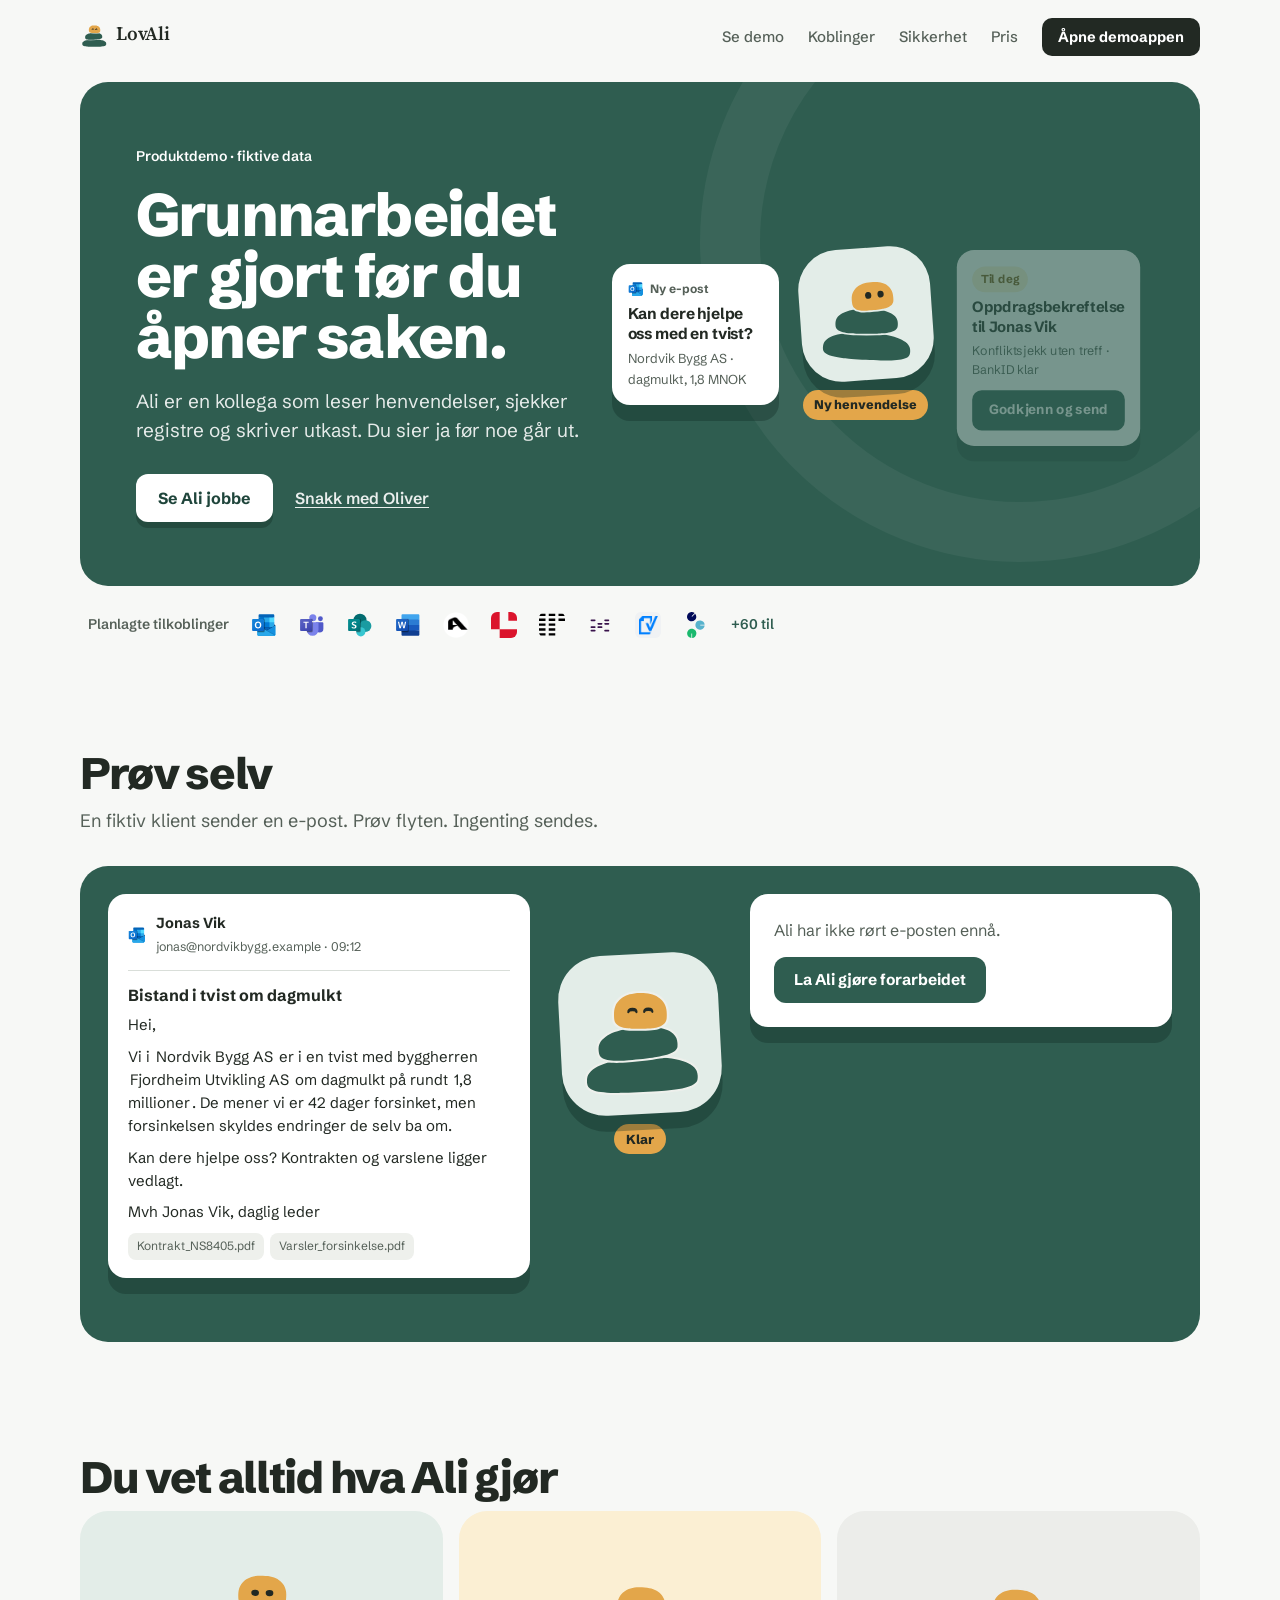
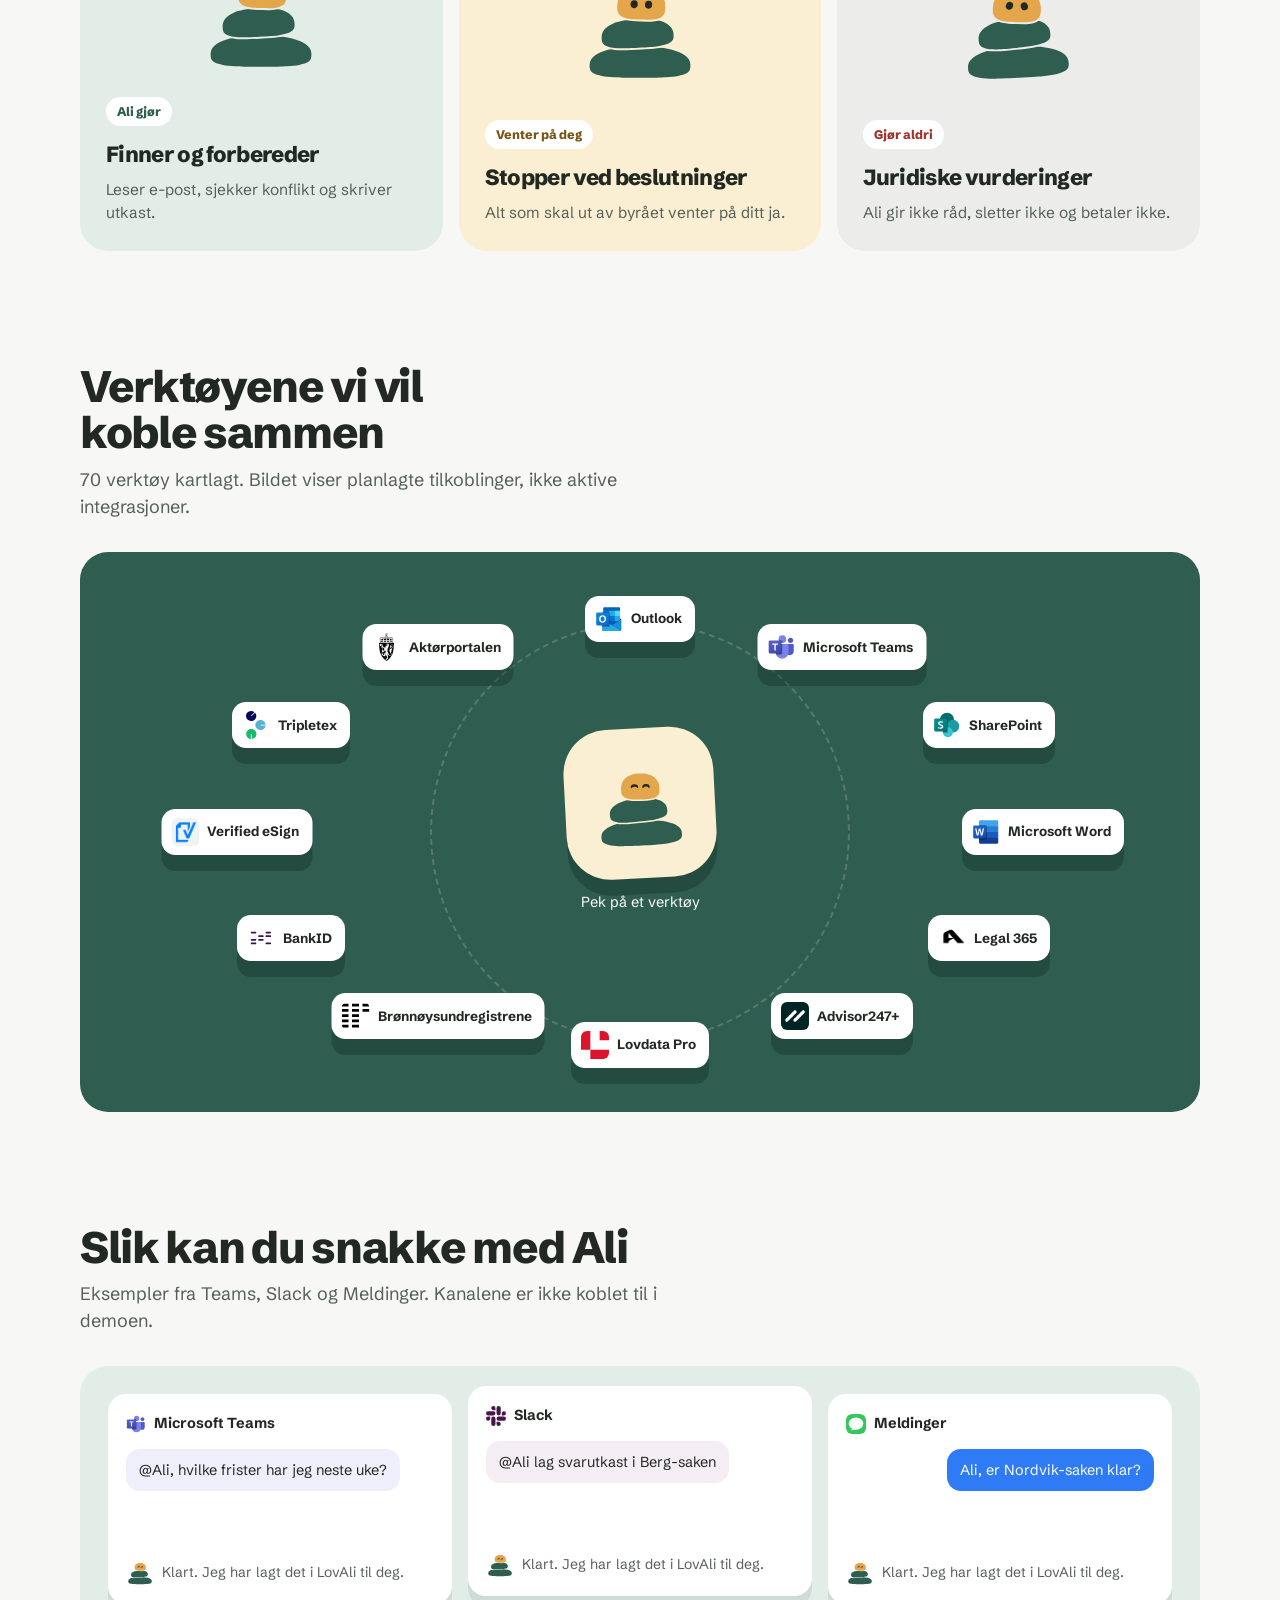
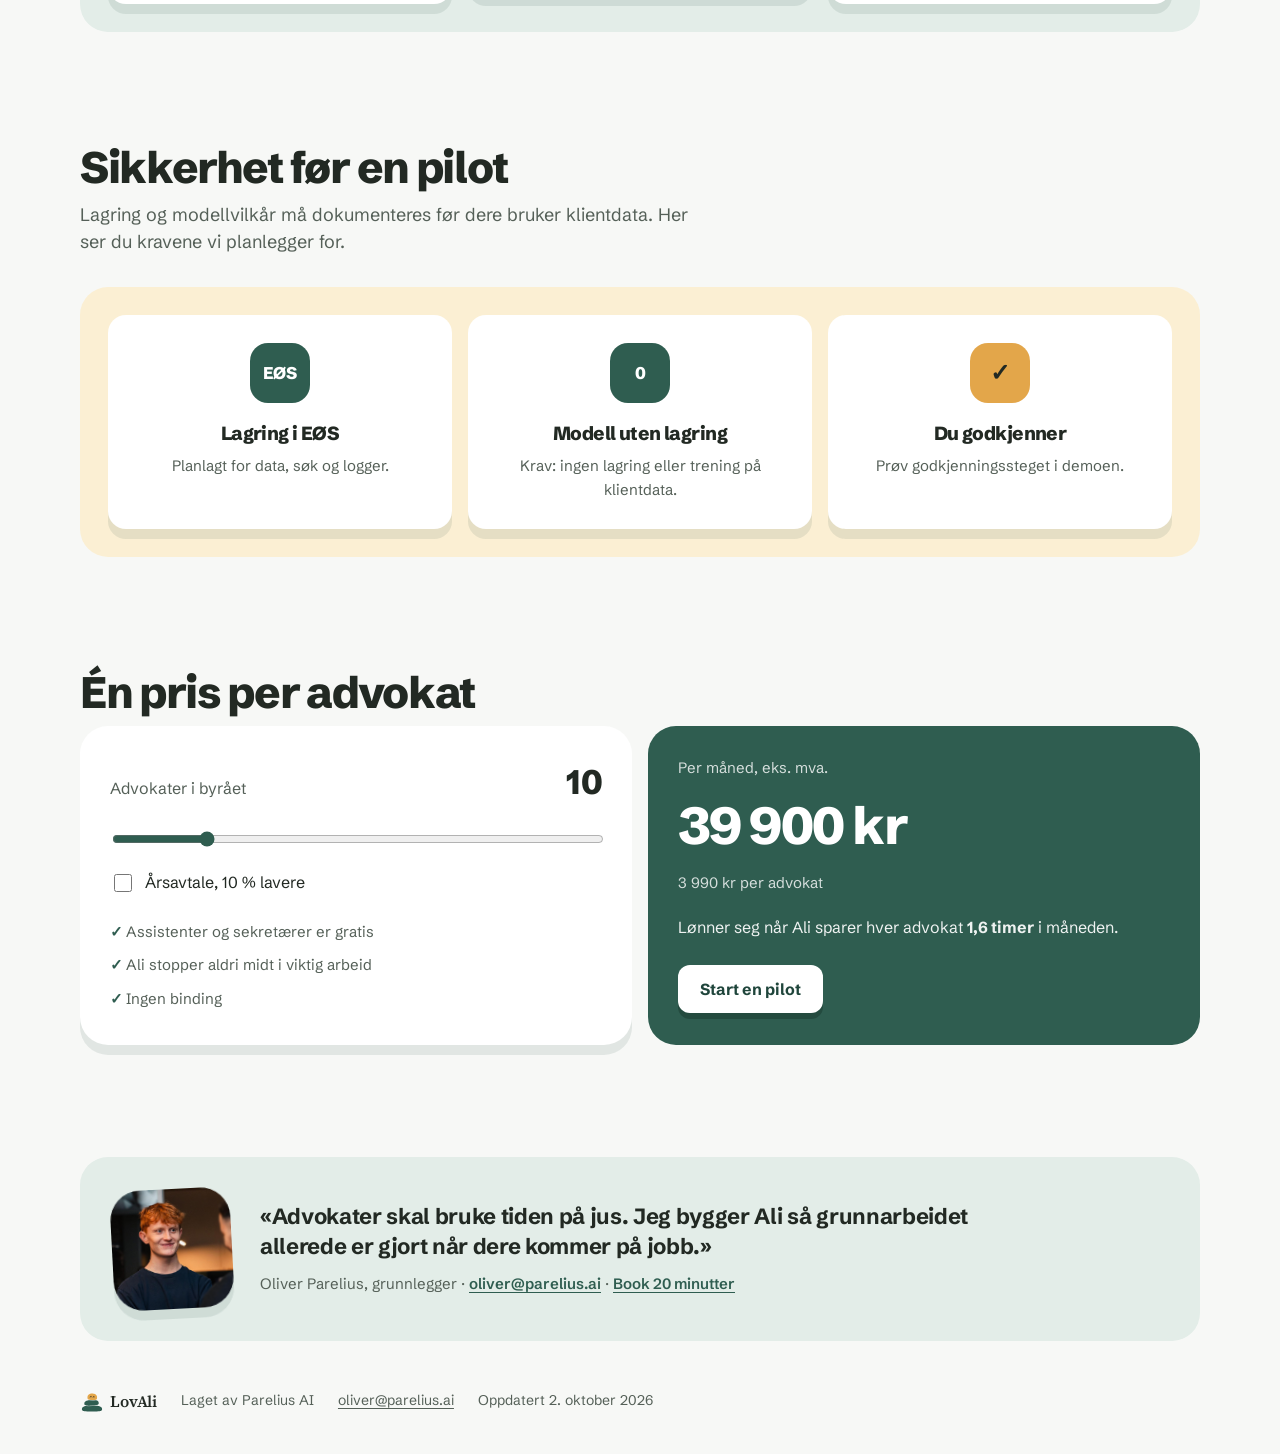
==== commit 07890fe0: "Stein: v12 Din Stein, korrigering uten friksjon, godkjenningsmoduser; forsiden uendret Co-Authored-B" ====
--- a/index.html
+++ b/index.html
@@ -9,7 +9,7 @@
     <link rel="preconnect" href="https://fonts.googleapis.com" />
     <link rel="preconnect" href="https://fonts.gstatic.com" crossorigin />
     <link href="https://fonts.googleapis.com/css2?family=Schibsted+Grotesk:wght@400;500;600;700&family=Source+Serif+4:opsz,wght@8..60,400;8..60,500;8..60,600&display=swap" rel="stylesheet" />
-    <script type="module" crossorigin src="/assets/index-CXxRxUHd.js"></script>
+    <script type="module" crossorigin src="/assets/index-Q-UrENhg.js"></script>
     <link rel="stylesheet" crossorigin href="/assets/index-CHsyn4Vc.css">
   </head>
   <body>
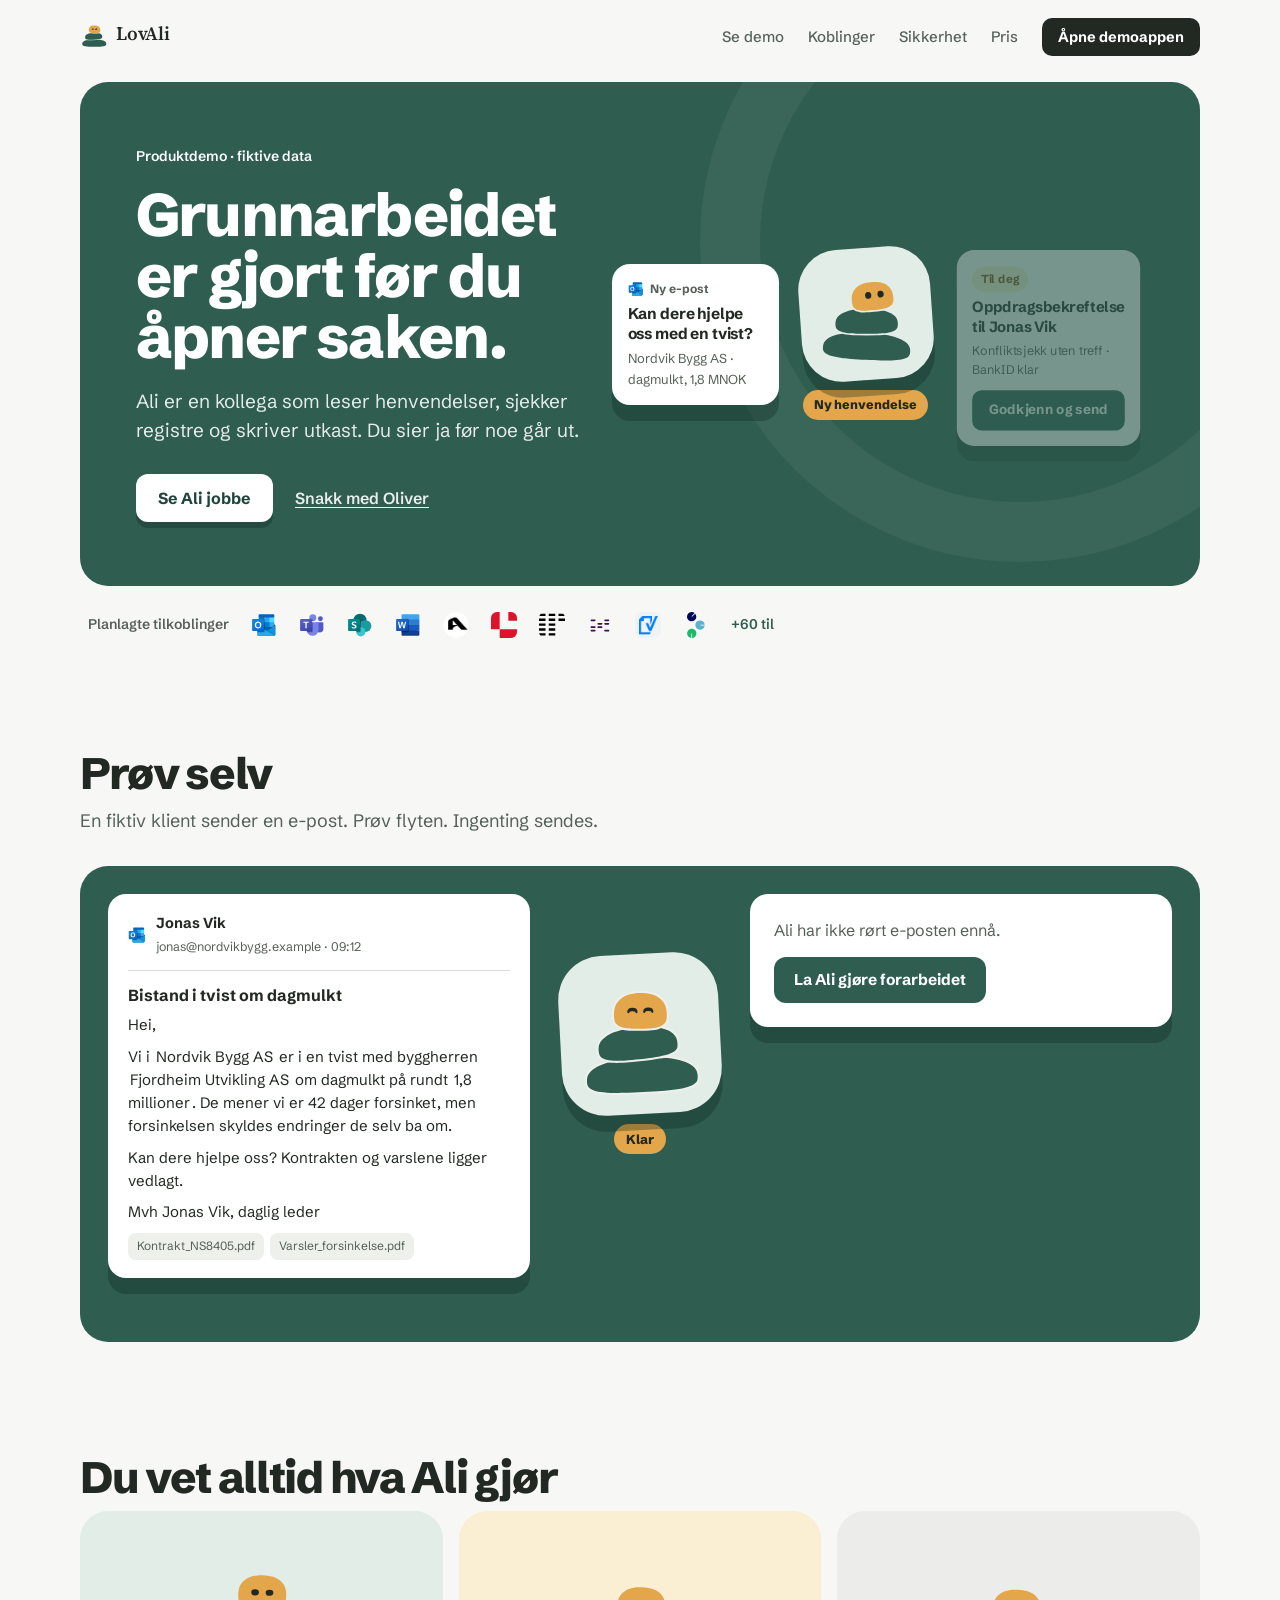
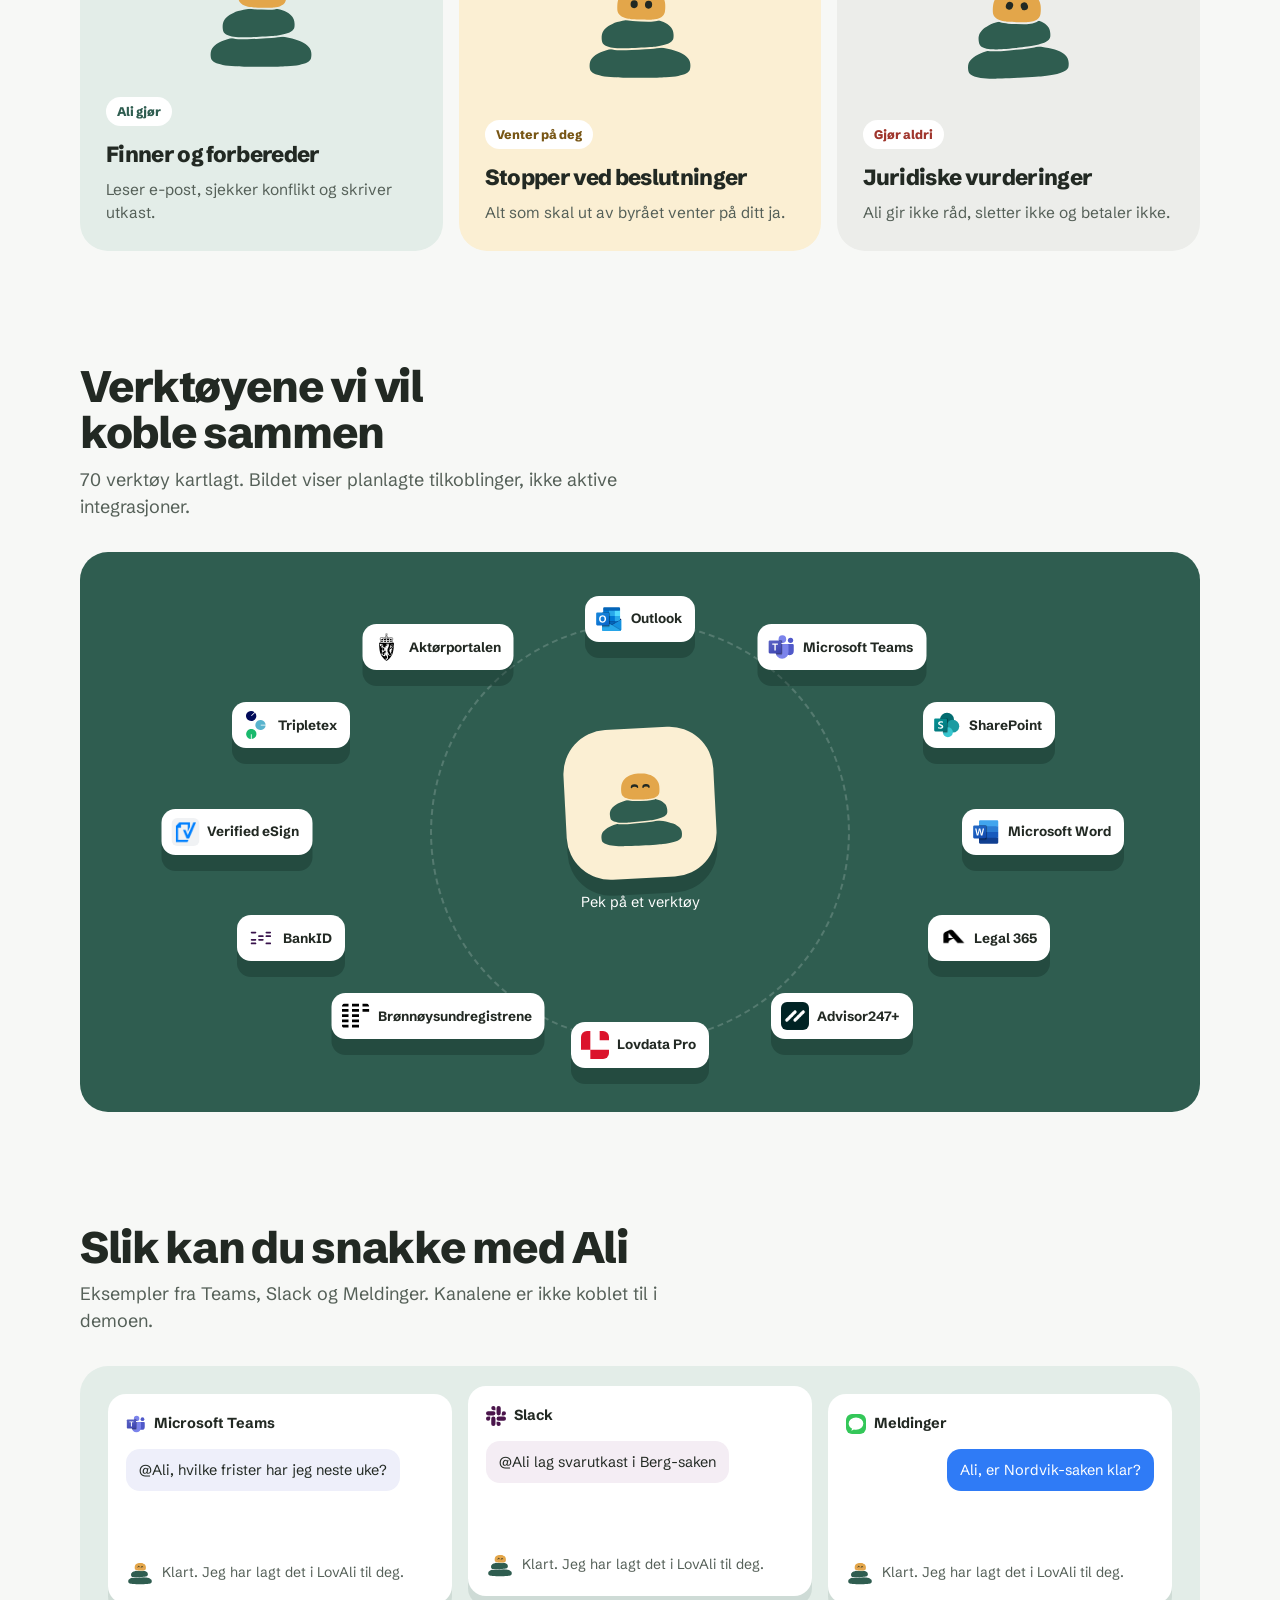
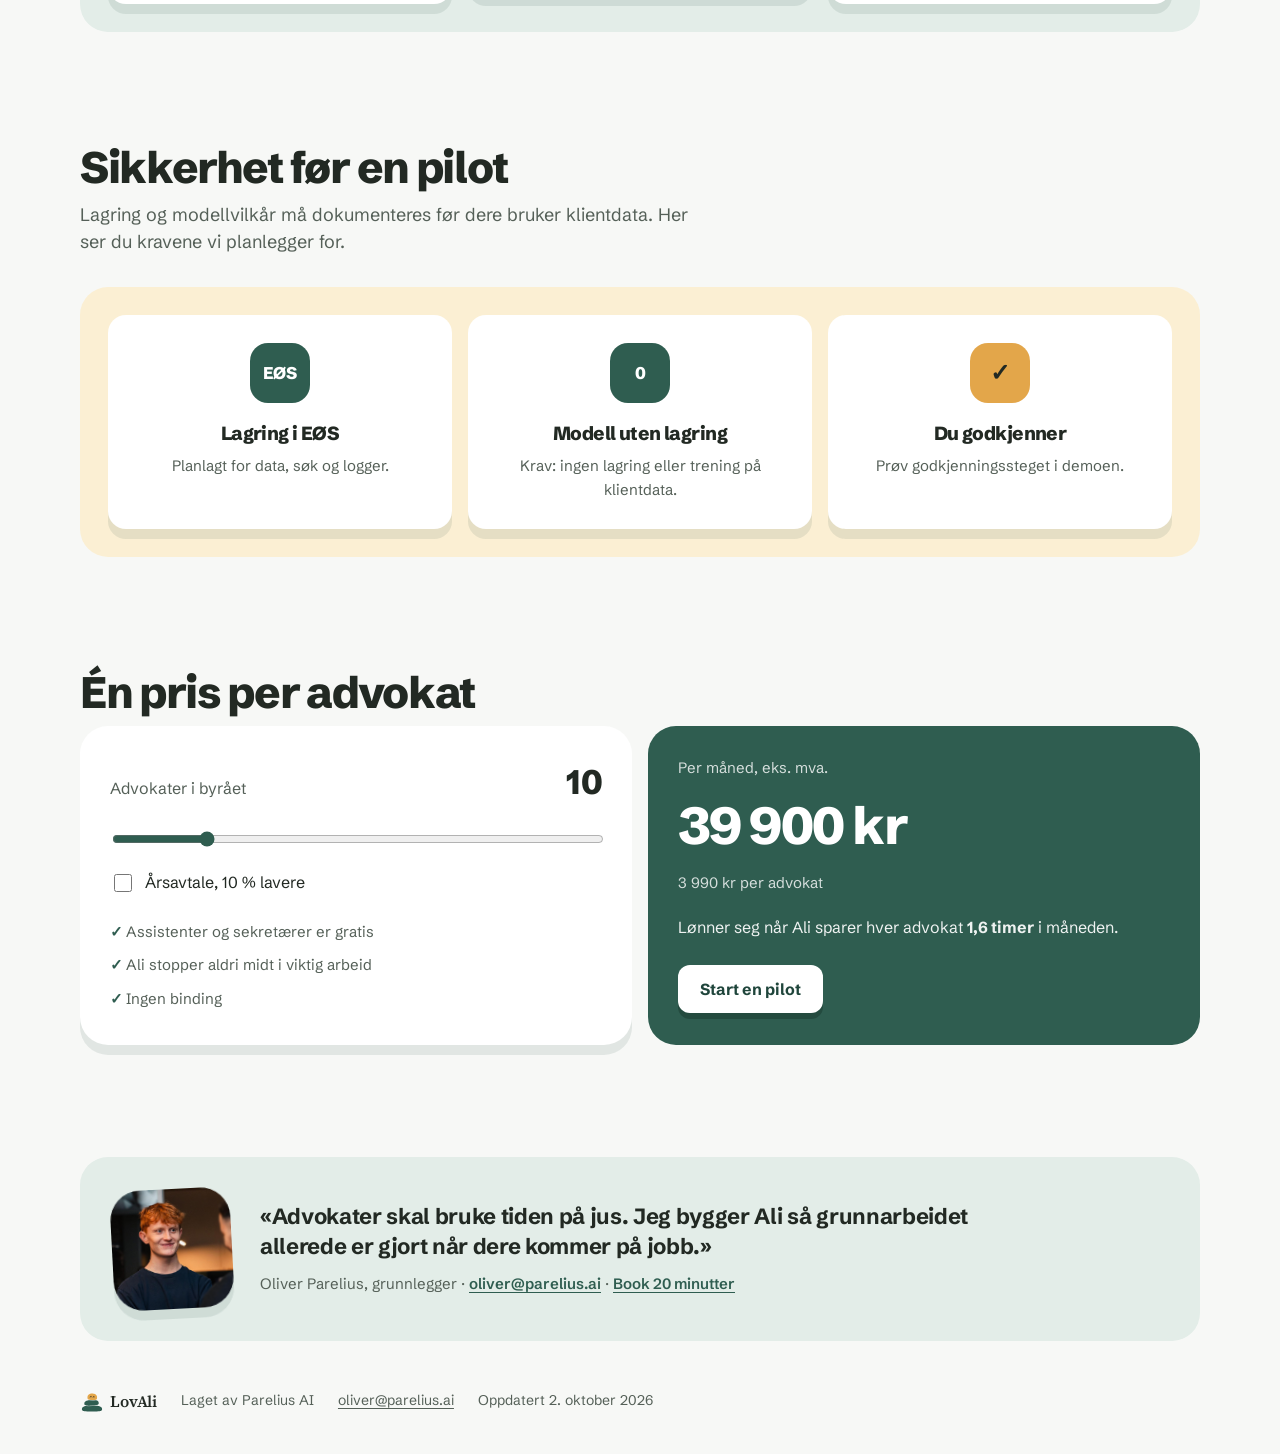
==== commit 4c9376a4: "Mobil: versjonsvelger skjult, tilbakeknapp til oversikten Co-Authored-By: Claude Opus 5.5 <noreply@a" ====
--- a/index.html
+++ b/index.html
@@ -9,8 +9,8 @@
     <link rel="preconnect" href="https://fonts.googleapis.com" />
     <link rel="preconnect" href="https://fonts.gstatic.com" crossorigin />
     <link href="https://fonts.googleapis.com/css2?family=Schibsted+Grotesk:wght@400;500;600;700&family=Source+Serif+4:opsz,wght@8..60,400;8..60,500;8..60,600&display=swap" rel="stylesheet" />
-    <script type="module" crossorigin src="/assets/index-Q-UrENhg.js"></script>
-    <link rel="stylesheet" crossorigin href="/assets/index-CHsyn4Vc.css">
+    <script type="module" crossorigin src="/assets/index-DTDrp3OR.js"></script>
+    <link rel="stylesheet" crossorigin href="/assets/index-Dwgt7m-j.css">
   </head>
   <body>
     <div id="root"></div>
--- a/assets/index-Dwgt7m-j.css
+++ b/assets/index-Dwgt7m-j.css
@@ -0,0 +1 @@
+:root{--bg:#f7f8f6;--deep:#eef0ec;--panel:#fff;--raised:#fafbf9;--fg:#222923;--soft:#556058;--faint:#7a847c;--line:#d9ded9;--line-2:#c4cbc5;--pine:#2f5d50;--pine-deep:#234a3f;--pine-wash:#e6ede9;--multe:#e3a64a;--multe-ink:#785615;--multe-wash:#fbefd3;--granite:#222923;--ok:#2f6b4f;--ok-wash:#e4efe8;--alert:#9f352c;--alert-wash:#f6e3e0;--sans:"Schibsted Grotesk", -apple-system, BlinkMacSystemFont, "Segoe UI", Roboto, Helvetica, Arial, sans-serif;--serif:"Source Serif 4", ui-serif, Georgia, serif;--mono:ui-monospace, "SF Mono", Menlo, Consolas, monospace;--r-ctl:4px;--r-panel:6px;--r-pill:999px;--r:var(--r-panel);--r-sheet:var(--r-panel);--r-s:var(--r-ctl);--ali-gap:var(--bg);--lightningcss-light:initial;--lightningcss-dark: ;color-scheme:light;--paper:var(--bg);--paper-2:var(--deep);--card:var(--panel);--ink:var(--fg);--ink-2:var(--soft);--ink-3:var(--faint);--fjord:var(--pine);--fjord-2:var(--pine-deep);--moss:var(--pine-wash);--seal:var(--multe-ink);--seal-2:var(--multe);--seal-soft:var(--multe-wash);--sun:var(--multe);--sun-soft:var(--multe-wash);--warn:var(--multe-ink);--ok-soft:var(--ok-wash);--radius-s:var(--r-ctl);--radius:var(--r-panel);--radius-l:var(--r-panel);--shadow-s:none;--shadow:none;--shadow-l:0 12px 40px -16px #22292340}*{box-sizing:border-box}html,body,#root{min-height:100%;margin:0}body{background:var(--bg);color:var(--fg);font-family:var(--sans);-webkit-font-smoothing:antialiased;text-rendering:optimizelegibility;font-size:16px;line-height:1.55}button{font:inherit;color:inherit;cursor:pointer;background:0 0;border:0}input,textarea{font:inherit;color:inherit}a{color:inherit}::selection{background:var(--multe-wash)}.ali-eyes{transform-box:fill-box;transform-origin:50%;animation:6s infinite ali-blink}@keyframes ali-blink{0%,95%,to{transform:scaleY(1)}97%{transform:scaleY(.1)}}@keyframes ali-place{0%,to{transform:translateY(0)}45%{transform:translateY(-5px)rotate(-2deg)}70%{transform:translateY(0)rotate(0)}}@keyframes ali-tilt{0%,to{transform:rotate(0)}50%{transform:rotate(4deg)}}@keyframes ali-spin{to{transform:rotate(360deg)}}@keyframes fade-up{0%{opacity:0;transform:translateY(6px)}to{opacity:1;transform:none}}@keyframes pulse-dot{0%,to{opacity:.35}50%{opacity:1}}@keyframes shimmer{0%{background-position:-200% 0}to{background-position:200% 0}}@media (prefers-reduced-motion:reduce){*,:before,:after{scroll-behavior:auto!important;animation-iteration-count:1!important}}.ksw{z-index:100;font-family:var(--sans);background:#1c2420;border-radius:12px;align-items:center;gap:4px;padding:5px;display:flex;position:fixed;bottom:12px;left:12px;box-shadow:0 8px 24px -8px #0006}.ksw select{color:#f1eee8;font:inherit;background:#2a332e;border:0;border-radius:8px;padding:7px 10px;font-size:13.5px;font-weight:600}.ksw a{color:#f1eee8;border-radius:8px;place-items:center;width:30px;height:30px;font-size:18px;text-decoration:none;display:grid}.ksw a:hover{background:#2a332e}.ksw a[href="#/x"]{width:auto;padding:0 10px;font-size:13px}@media (width<=520px){.ksw:has(a[href="#/x"]){display:none}}.l{--c:1120px;--pine-dark:#1f453b;--pine-mist:#e3ede8;--mood-bg:var(--pine-mist);--paper-shadow:0 10px 0 #1f453b1a;--paper-shadow-dark:0 16px 0 #0f282152;--rl:28px;--rm:18px;--rs:12px;padding:0 24px}.l>*{max-width:var(--c);margin-left:auto;margin-right:auto}.l a{color:inherit;text-underline-offset:3px}.l h1,.l h2,.l h3{font-family:var(--sans);letter-spacing:-.03em}.l-btn{border-radius:var(--rs);background:var(--fg);justify-content:center;align-items:center;min-height:48px;padding:0 22px;font-size:16px;font-weight:700;text-decoration:none;transition:transform .12s,background .12s;display:inline-flex;color:#fff!important}.l-btn:hover{transform:translateY(-1px)}.l-btn:active{transform:translateY(1px)}.l-btn.sm{border-radius:10px;min-height:38px;padding:0 16px;font-size:14.5px}.l-btn.light{background:#fff;box-shadow:0 6px #0f282159;color:var(--pine-dark)!important}.l-link{font-size:16px;font-weight:600}.l-link.light{opacity:.9;color:#fff!important}.l-top{justify-content:space-between;align-items:center;gap:24px;padding:18px 0;display:flex}.l-top>a{text-decoration:none}.l-top nav{align-items:center;gap:24px;margin-left:auto;font-size:15px;font-weight:500;display:flex}.l-top nav a:not(.l-btn){color:var(--soft);text-decoration:none}.l-top nav a:not(.l-btn):hover{color:var(--fg)}.l-hero{background:var(--pine);color:#fff;border-radius:var(--rl);grid-template-columns:5fr 6fr;align-items:center;gap:32px;margin-top:8px;padding:64px 56px;display:grid;position:relative;overflow:hidden}.l-hero:after{content:"";pointer-events:none;border:60px solid #ffffff0d;border-radius:50%;width:520px;height:520px;position:absolute;top:-160px;right:-140px}.l-demo-label{margin-bottom:16px;font-size:14px;font-weight:600;display:block}.l-hero h1{text-wrap:balance;margin:0;font-size:clamp(38px,5vw,60px);font-weight:800;line-height:1.02}.l-hero p{opacity:.88;max-width:30em;margin:20px 0 30px;font-size:19px;line-height:1.5}.l-actions{flex-wrap:wrap;align-items:center;gap:22px;display:flex}.hs{--hs-tile:var(--pine-mist);z-index:1;grid-template-columns:1fr 150px 1fr;align-items:center;gap:12px;min-height:300px;display:grid;position:relative}.hs-card{color:var(--fg);border-radius:var(--rm);box-shadow:var(--paper-shadow-dark);opacity:.35;background:#fff;padding:16px;transition:opacity .45s,transform .45s;transform:translateY(8px)scale(.98)}.hs-card.in{opacity:1;transform:none}.hs-card b{letter-spacing:-.01em;margin:6px 0 4px;font-size:15.5px;line-height:1.3;display:block}.hs-card span{color:var(--soft);font-size:13px;display:block}.hs-k{color:var(--soft);align-items:center;gap:6px;font-size:12px;font-weight:700;display:flex}.hs-k.ready{background:var(--multe-wash);color:var(--multe-ink);border-radius:99px;padding:4px 9px;display:inline-flex}.hs-btn{background:var(--pine);color:#fff;text-align:center;border-radius:10px;margin-top:12px;padding:10px;font-size:14px;font-weight:700}.hs-ok{transform:translateY(14px)scale(.96)}.hs-ali{flex-direction:column;align-items:center;gap:10px;display:flex}.hs-ali-tile{background:var(--hs-tile);width:132px;height:132px;box-shadow:var(--paper-shadow-dark);border-radius:40px;place-items:center;display:grid;transform:rotate(-4deg)}.hs-ali-tile .ali{transform:rotate(4deg)}.hs-tag{background:var(--multe);color:var(--granite);border-radius:99px;padding:5px 11px;font-size:12.5px;font-weight:800}.l-strip{color:var(--soft);flex-wrap:wrap;align-items:center;gap:22px;padding:26px 8px 0;font-size:14px;display:flex}.l-strip>span{font-weight:600}.l-strip a{color:var(--pine);font-weight:600;text-decoration:none}.l-sec{padding-top:112px}.l-sec>h2{text-wrap:balance;max-width:20ch;margin:0 0 10px;font-size:clamp(30px,4vw,44px);font-weight:800;line-height:1.06}.l-sub{color:var(--soft);max-width:34em;margin:0 0 32px;font-size:18px;line-height:1.5}.d{background:var(--pine);border-radius:var(--rl);--ali-gap:var(--pine-mist);padding:28px}.d-head{display:none}.d-grid{grid-template-columns:1fr 180px 1fr;align-items:start;gap:20px;min-height:420px;display:grid}.d-mail,.d-start,.d-steps,.d-approve{border-radius:var(--rm);box-shadow:var(--paper-shadow-dark);background:#fff}.d-mail{padding:18px 20px;font-size:15px;line-height:1.55}.d-mail-h{border-bottom:1px solid var(--line);align-items:center;gap:10px;padding-bottom:12px;display:flex}.d-mail-h b{font-size:14.5px;display:block}.d-mail-h span{color:var(--soft);font-size:12.5px}.d-mail h4{margin:12px 0 6px;font-size:16px}.d-mail p{margin:0 0 8px}.d-mail .d-mail-preview,.d-mail-toggle{display:none}.d-mail mark{color:inherit;background:0 0;border-radius:3px;padding:0 2px;transition:background .5s}.d-mail mark.on{background:var(--multe-wash);box-shadow:inset 0 -2px 0 var(--multe)}.d-attach{flex-wrap:wrap;gap:6px;margin-top:10px;display:flex}.d-attach span{background:var(--deep);color:var(--soft);border-radius:8px;padding:4px 9px;font-size:12px}.d-ali{flex-direction:column;align-items:center;gap:10px;padding-top:60px;display:flex;position:sticky;top:20px}.d-ali .ali{background:var(--pine-mist);box-shadow:var(--paper-shadow-dark);box-sizing:content-box;border-radius:44px;padding:14px;transform:rotate(-3deg)}.d-mood{color:var(--granite);background:var(--multe);text-align:center;border-radius:99px;padding:5px 12px;font-size:13px;font-weight:800}.d-work{flex-direction:column;gap:14px;display:flex}.d-start{flex-direction:column;align-items:flex-start;gap:14px;padding:24px;display:flex}.d-start p{color:var(--soft);margin:0}.d-go{border-radius:var(--rs);background:var(--pine);color:#fff;min-height:46px;padding:0 20px;font-size:15.5px;font-weight:700}.d-go:hover{background:var(--pine-dark)}.d-text{color:var(--soft);text-underline-offset:3px;padding:0 6px;font-size:15px;text-decoration:underline}.d-steps{margin:0;padding:6px 16px;list-style:none}.d-steps li{align-items:center;gap:10px;padding:10px 0;display:flex}.d-steps li+li{border-top:1px solid var(--line)}.d-steps li>div{flex:1;min-width:0}.d-steps b{font-size:14.5px;display:block}.d-steps span{color:var(--soft);font-size:12.5px;display:block}.d-steps i{color:var(--ok);width:14px;font-style:normal;font-weight:800}.d-steps li.now b:after{content:" …";color:var(--soft)}.d-dot{background:var(--pine-mist);border-radius:50%;flex:none;width:20px;height:20px}.d-approve{padding:18px 20px}.d-approve.sent{background:var(--ok-wash)}.d-approve-k{color:var(--multe-ink);background:var(--multe-wash);border-radius:99px;padding:4px 10px;font-size:12px;font-weight:800;display:inline-flex}.d-approve.sent .d-approve-k{color:var(--ok);background:#fff}.d-approve>b{letter-spacing:-.01em;margin:8px 0;font-size:17px;display:block}.d-approve dl{margin:0 0 14px;font-size:14px}.d-approve dl div{grid-template-columns:76px 1fr;gap:8px;padding:3px 0;display:grid}.d-approve dt{color:var(--soft)}.d-approve dd{margin:0}.d-approve-btns{align-items:center;gap:8px;display:flex}.d-result{margin:0;font-size:15px}.l-moods{grid-template-columns:repeat(3,1fr);gap:16px;display:grid}.l-mood{--mood-bg:var(--pine-mist);background:var(--mood-bg);border-radius:var(--rl);flex-direction:column;min-height:340px;padding:26px;display:flex}.l-mood.m1{--mood-bg:var(--multe-wash)}.l-mood.m2{--mood-bg:#ecedea}.l-mood-ali{flex:1;place-items:center;padding:12px 0 18px;display:grid}.l-chip{color:var(--pine);background:#fff;border-radius:99px;align-self:flex-start;padding:5px 11px;font-size:12.5px;font-weight:800}.l-mood.m1 .l-chip{color:var(--multe-ink)}.l-mood.m2 .l-chip{color:var(--alert)}.l-mood h3{margin:12px 0 6px;font-size:22px;font-weight:800}.l-mood p{color:var(--soft);margin:0;font-size:15.5px;line-height:1.5}.l-net{background:var(--pine);border-radius:var(--rl);height:560px;position:relative;overflow:hidden}.l-net-ring{border:2px dashed #ffffff2e;border-radius:50%;width:420px;height:420px;position:absolute;top:50%;left:50%;transform:translate(-50%,-50%)}.l-net-tile{box-shadow:var(--paper-shadow-dark);color:var(--fg);white-space:nowrap;background:#fff;border-radius:14px;align-items:center;gap:8px;padding:9px 13px 9px 10px;font-size:13.5px;font-weight:700;transition:transform .15s;display:inline-flex;position:absolute;transform:translate(-50%,-50%)}.l-net-tile:hover,.l-net-tile.on,.l-net-tile:focus-visible{outline:none;transform:translate(-50%,-54%)}.l-net-hub{text-align:center;flex-direction:column;align-items:center;gap:14px;width:260px;display:flex;position:absolute;top:50%;left:50%;transform:translate(-50%,-50%)}.l-net-ali{background:var(--multe-wash);width:150px;height:150px;box-shadow:var(--paper-shadow-dark);border-radius:44px;place-items:center;display:grid;transform:rotate(-3deg)}.l-net-hub p{color:#fff;min-height:3em;margin:0;font-size:14.5px;line-height:1.45}.l-chans{background:var(--pine-mist);border-radius:var(--rl);grid-template-columns:repeat(3,1fr);gap:16px;padding:28px;display:grid}.l-chan{border-radius:var(--rm);box-shadow:var(--paper-shadow);--ali-gap:var(--panel);background:#fff;flex-direction:column;gap:14px;min-height:210px;padding:18px;display:flex}.l-chan:nth-child(2){transform:translateY(-8px)}.l-chan-h{align-items:center;gap:8px;font-size:14.5px;font-weight:700;display:flex}.l-bubble{background:var(--deep);border-radius:14px;align-self:flex-start;padding:10px 13px;font-size:14.5px}.l-chan.slack .l-bubble{background:#f4edf4}.l-chan.teams .l-bubble{background:#eeeffa}.l-chan.imsg .l-bubble{color:#fff;background:#2f7bf6;align-self:flex-end}.l-reply{color:var(--soft);align-items:center;gap:8px;margin-top:auto;font-size:14px;display:flex}.l-secure{background:var(--multe-wash);border-radius:var(--rl);grid-template-columns:repeat(3,1fr);gap:16px;padding:28px;display:grid;position:relative}.l-promise{border-radius:var(--rm);text-align:center;box-shadow:var(--paper-shadow);background:#fff;padding:28px 22px}.l-badge{color:#fff;border-radius:18px;place-items:center;width:60px;height:60px;margin:0 auto 16px;font-size:17px;font-weight:800;display:grid}.l-badge.pine{background:var(--pine)}.l-badge.multe{background:var(--multe);color:var(--granite);font-size:24px}.l-promise h3{margin:0 0 6px;font-size:19px;font-weight:800}.l-promise p{color:var(--soft);margin:0;font-size:15px}.l-more{margin:18px 0 0;font-size:15.5px;font-weight:600}.l-more a{color:var(--pine)}.l-price{grid-template-columns:1fr 1fr;gap:16px;display:grid}.l-price-in,.l-price-out{border-radius:var(--rl);padding:30px}.l-price-in{box-shadow:var(--paper-shadow);background:#fff;flex-direction:column;gap:14px;display:flex}.l-price-in label{color:var(--soft);justify-content:space-between;align-items:baseline;font-size:16px;display:flex}.l-price-in label b{color:var(--fg);letter-spacing:-.02em;font-size:34px;font-weight:800}.l-price-in input[type=range]{width:100%;accent-color:var(--pine);height:30px}.l-check{gap:10px;color:var(--fg)!important;justify-content:flex-start!important;align-items:center!important}.l-check input{width:18px;height:18px;accent-color:var(--pine)}.l-price-in ul{color:var(--soft);margin:6px 0 0;padding:0;font-size:15px;list-style:none}.l-price-in li{padding:5px 0}.l-price-in li:before{content:"✓  ";color:var(--pine);font-weight:800}.l-price-out{background:var(--pine);color:#fff;flex-direction:column;gap:6px;display:flex}.l-price-out>span{opacity:.8;font-size:15px}.l-price-out>b{letter-spacing:-.03em;font-variant-numeric:tabular-nums;font-size:52px;font-weight:800}.l-price-out p{opacity:.92;margin:14px 0 20px;font-size:16px}.l-price-out .l-btn{background:#fff;align-self:flex-start;box-shadow:0 6px #0f282159;color:var(--pine-dark)!important}.l-founder{background:var(--pine-mist);border-radius:var(--rl);align-items:center;gap:28px;margin-top:112px;padding:32px;display:flex}.l-founder img{object-fit:cover;width:120px;height:120px;box-shadow:var(--paper-shadow);border-radius:30px;flex:none;transform:rotate(-3deg)}.l-quote{letter-spacing:-.015em;max-width:34em;margin:0 0 10px;font-size:22px;font-weight:700;line-height:1.35}.l-sign{color:var(--soft);margin:0;font-size:15px}.l-sign a{color:var(--pine);font-weight:600}.l-foot{color:var(--soft);flex-wrap:wrap;align-items:center;gap:24px;padding:48px 0 40px;font-size:14px;display:flex}@media (width>=961px) and (width<=1200px){.l-hero{grid-template-columns:1fr;gap:24px;padding:40px 32px}.l-hero-text{max-width:36em}.hs{grid-template-columns:minmax(0,1fr) 150px minmax(0,1fr);min-height:200px}}@media (width<=960px){.l-hero{grid-template-columns:1fr;padding:40px 24px}.hs{grid-template-columns:1fr;min-height:0}.hs-ali{flex-direction:row;justify-content:center}.d-grid{grid-template-columns:1fr;min-height:0}.d-ali{flex-direction:row;justify-content:flex-start;padding-top:0;position:static}.l-moods,.l-chans,.l-secure,.l-price{grid-template-columns:1fr}.l-chan:nth-child(2){transform:none}.l-net{flex-wrap:wrap;justify-content:center;gap:8px;height:auto;padding:24px;display:flex}.l-net-ring{display:none}.l-net-tile{position:static;transform:none}.l-net-tile:hover,.l-net-tile.on{transform:translateY(-2px)}.l-net-hub{order:-1;width:100%;margin-bottom:8px;position:static;transform:none}.l-sec{padding-top:80px}.l-founder{flex-direction:column;align-items:flex-start}}@media (width<=640px){.l{padding:0 14px}.l-top{grid-template-columns:1fr auto;gap:8px 12px;padding:16px 0 8px;display:grid}.l-top>.l-btn{grid-area:1/2}.l-top nav{grid-area:2/1/auto/-1;justify-content:space-between;gap:12px;margin-left:0}.l-top nav a{align-items:center;min-height:44px;display:inline-flex}.d{padding:16px}.d-mail .d-mail-preview{color:var(--soft);display:block}.d-mail-toggle{min-height:44px;color:var(--pine);text-underline-offset:3px;padding:0;font-size:15px;font-weight:700;text-decoration:underline;display:block}.d-mail-content{display:none}.d-mail-content.expanded{margin-top:8px;display:block}.d-ali .ali{border-radius:24px;padding:8px;width:64px!important;height:64px!important}}.lv{--bg:#f6f3ee;--deep:#eee9e1;--panel:#fff;--raised:#fbf9f6;--fg:#1e2422;--soft:#575c59;--faint:#7c807d;--line:#1e242217;--line-2:#1e242224;--multe-ink:#8a5a12;--multe-wash:#fbefd9;--pine-wash:#e4ece7;--ok-wash:#e3efe7;--paper:var(--bg);--paper-2:var(--deep);--card:var(--panel);--ink:var(--fg);--ink-2:var(--soft);--ink-3:var(--faint);--seal:var(--multe-ink);--seal-soft:var(--multe-wash);--sun-soft:var(--multe-wash);--warn:var(--multe-ink);--moss:var(--pine-wash);--ok-soft:var(--ok-wash);--r:20px;--r-sheet:28px;--r-s:12px;--radius-s:12px;--radius:16px;--radius-l:20px;--ali-gap:var(--bg);background:var(--paper);grid-template-columns:256px 1fr;min-height:100vh;display:grid}.lv-main{min-width:0;height:100vh;overflow-y:auto}.lv-demo-context{z-index:2;background:var(--paper);min-height:32px;color:var(--soft);text-align:center;padding:6px 16px;font-size:12px;line-height:20px;position:sticky;top:0}.lv-side{background:var(--deep);--ali-gap:var(--deep);flex-direction:column;gap:6px;height:100vh;padding:18px 12px;display:flex;position:sticky;top:0}.lv-side-brand{padding:4px 8px 12px;text-decoration:none}.lv-new{border-radius:var(--r-pill);background:var(--fg);color:var(--deep);align-items:center;gap:8px;padding:10px 14px;font-weight:600;transition:opacity .15s;display:flex}.lv-new:hover{opacity:.88}.lv-search{color:var(--ink-3);background:var(--panel);border-radius:10px;align-items:center;gap:8px;margin:4px 0 10px;padding:8px 12px;font-size:13.5px;display:flex}.lv-search kbd{font-family:var(--mono);background:var(--paper-2);border-radius:5px;margin-left:auto;padding:1px 6px;font-size:11px}.lv-side nav{flex-direction:column;gap:1px;display:flex}.lv-nav{color:var(--ink-2);text-align:left;border-radius:9px;align-items:center;gap:10px;padding:8px 10px;font-size:14.5px;transition:background .12s;display:flex}.lv-nav:hover{background:#16201e0d}.lv-nav.on{background:var(--panel);color:var(--fg);font-weight:600}.lv-nav em{background:var(--line);color:var(--ink-2);border-radius:99px;margin-left:auto;padding:1px 7px;font-size:11.5px;font-style:normal;font-weight:600}.lv-nav em.hot{background:var(--multe);color:var(--granite)}.lv-side-foot{flex-direction:column;gap:10px;margin-top:auto;display:flex}.lv-alive{background:var(--panel);--ali-gap:var(--panel);border-radius:16px;align-items:center;gap:10px;padding:10px 12px;display:flex}.lv-alive b{font-size:13.5px;display:block}.lv-alive span{color:var(--ink-3);align-items:center;gap:6px;font-size:12px;display:flex}.dot{background:var(--multe);border-radius:50%;width:7px;height:7px;display:inline-block}.dot.ok{background:var(--ok)}.lv-user{align-items:center;gap:10px;padding:4px 6px;display:flex}.lv-user b{font-size:13.5px;display:block}.lv-user span{color:var(--ink-3);font-size:12px}.lv-av{background:var(--moss);width:30px;height:30px;color:var(--fjord);border:2px solid var(--paper);border-radius:50%;flex:none;place-items:center;font-size:11.5px;font-weight:700;display:inline-grid}.lv-mono{color:#fff;letter-spacing:-.02em;border-radius:10px;flex:none;place-items:center;width:34px;height:34px;font-size:12.5px;font-weight:700;display:inline-grid;box-shadow:inset 0 -2px #0000001f}.lv-mono.sm{vertical-align:middle;border-radius:6px;width:20px;height:20px;font-size:8.5px}.lv-composer{background:var(--panel);border-radius:var(--r-sheet);box-shadow:0 0 0 1px var(--line);cursor:text;padding:14px 12px 10px 20px;transition:box-shadow .15s}.lv-composer:focus-within{box-shadow:0 0 0 1.5px var(--pine)}.lv-composer textarea{resize:none;background:0 0;border:0;outline:0;width:100%;font-size:15.5px;line-height:1.5}.lv-composer.big textarea{min-height:52px;font-size:17px}.lv-composer-row{justify-content:space-between;align-items:center;gap:8px;margin-top:6px;display:flex}.lv-composer-tools{flex-wrap:wrap;align-items:center;gap:6px;display:flex}.lv-composer-tools>button{width:32px;height:32px;color:var(--ink-3);border-radius:50%;place-items:center;display:grid}.lv-composer-tools>button:hover{background:var(--paper-2);color:var(--ink)}.lv-scope{color:var(--soft);background:var(--deep);border-radius:99px;align-items:center;gap:5px;padding:4px 10px;font-size:12.5px;display:inline-flex}.lv-send{background:var(--deep);width:36px;height:36px;color:var(--faint);border-radius:50%;place-items:center;transition:background .15s,transform .15s;display:grid}.lv-send.on{background:var(--fg);color:var(--deep)}.lv-send.on:hover{transform:scale(1.06)}.lv-home{max-width:860px;margin:0 auto;padding:16px 28px 24px}.lv-hero{text-align:center;margin-bottom:24px}.lv-hero h1{font-family:var(--serif);letter-spacing:-.02em;margin:8px 0 4px;font-size:38px;font-weight:500;line-height:1.05}.lv-hero p{color:var(--ink-2);margin:0;font-size:16.5px}.lv-brief{margin-top:24px}.lv-brief .lv-sec-h span{color:var(--soft)}.lv-sec-h{justify-content:space-between;align-items:baseline;gap:10px;margin-bottom:12px;display:flex}.lv-sec-h h2{letter-spacing:-.01em;margin:0;font-size:19px;font-weight:700}.lv-sec-h span{color:var(--ink-3);align-items:center;gap:6px;font-size:12.5px;display:inline-flex}.lv-brief-grid{grid-template-columns:1fr 1fr;gap:12px;display:grid}.lv-card{background:var(--panel);border-radius:var(--r);padding:18px 20px;position:relative;overflow:hidden}.lv-tone-seal{--tone:var(--pine)}.lv-tone-warn{--tone:var(--multe-ink)}.lv-tone-fjord,.lv-tone-violet{--tone:var(--pine)}.lv-card-k{color:var(--tone,var(--soft));font-size:13px;font-weight:600}.lv-card h3{margin:4px 0;font-size:15.5px}.lv-card p{color:var(--ink-2);margin:0 0 10px;font-size:13.5px}.lv-btn{border-radius:var(--r-pill);justify-content:center;align-items:center;gap:6px;padding:9px 18px;font-size:14px;font-weight:600;transition:all .15s;display:inline-flex}.lv-btn.sm{padding:6px 14px;font-size:13px}.lv-btn.full{width:100%;padding:12px}.lv-btn.primary{background:var(--fg);color:var(--deep)}.lv-btn.primary:hover{opacity:.88}.lv-btn.primary:disabled{opacity:.45;cursor:default}.lv-btn.ghost{box-shadow:inset 0 0 0 1px var(--line-2);color:var(--fg);background:0 0}.lv-btn.ghost:hover{box-shadow:inset 0 0 0 1px var(--fg)}.lv-card .lv-btn.ghost{box-shadow:none;color:var(--pine);background:0 0;padding:5px 0}.lv-btn.ms{color:#fff;background:#2f2f2f}.ms-logo{grid-template-columns:8px 8px;gap:2px;display:inline-grid}.ms-logo i{width:8px;height:8px}.ms-logo i:first-child{background:#f25022}.ms-logo i:nth-child(2){background:#7fba00}.ms-logo i:nth-child(3){background:#00a4ef}.ms-logo i:nth-child(4){background:#ffb900}.lv-chat{flex-direction:column;height:calc(100vh - 32px);display:flex}.lv-thread{flex:1;padding:36px 28px 20px;overflow-y:auto}.lv-thread>*{max-width:780px;margin-left:auto;margin-right:auto}.lv-chat-foot{background:linear-gradient(to top, var(--paper) 70%, transparent);padding:12px 28px 22px}.lv-chat-foot>*{max-width:780px;margin:0 auto}.lv-run{margin-bottom:34px}.lv-msg.user{justify-content:flex-end;margin-bottom:18px;animation:.3s fade-up;display:flex}.lv-msg.user>div{background:var(--deep);color:var(--fg);border-radius:18px 18px 4px;max-width:80%;padding:10px 16px}.lv-msg.ali{gap:12px;animation:.4s fade-up;display:flex}.lv-msg-av{flex:none;padding-top:2px}.lv-card,.lv-steps,.lv-answer,.lv-conn,.lv-routine,.lv-matter{--ali-gap:var(--panel)}.lv-msg-body{flex:1;min-width:0}.lv-plan{color:var(--ink-2);margin:4px 0 12px}.lv-steps{border-radius:var(--r);background:var(--panel);overflow:hidden}.lv-steps-h{width:100%;color:var(--ink-2);text-align:left;align-items:center;gap:8px;padding:10px 14px;font-size:13.5px;font-weight:600;display:flex}.lv-steps-h svg{color:var(--ok)}.lv-steps-tog{color:var(--ink-3);margin-left:auto;font-size:12.5px;font-weight:500}.lv-steps ol{margin:0;padding:0 14px 10px;list-style:none}.lv-steps li{box-shadow:0 -1px 0 var(--line);align-items:center;gap:10px;padding:9px 0;display:flex}.lv-steps li>div{flex:1;min-width:0}.lv-steps li b{font-size:13.5px;font-weight:600;display:block}.lv-steps li span{color:var(--soft);white-space:nowrap;text-overflow:ellipsis;font-size:13px;display:block;overflow:hidden}.lv-steps li i.ok{color:var(--ok)}.lv-spin{border:2px solid var(--line-2);border-top-color:var(--pine);border-radius:50%;flex:none;width:14px;height:14px;animation:.7s linear infinite ali-spin;display:inline-block}.lv-shimmer{background:linear-gradient(90deg, var(--ink-3) 30%, var(--ink) 50%, var(--ink-3) 70%);background-size:200% 100%;-webkit-background-clip:text;background-clip:text;animation:1.8s linear infinite shimmer;color:#0000!important}.lv-answer{margin-top:14px;animation:.5s fade-up}.lv-answer>p{margin:0 0 12px;font-size:15.5px;line-height:1.6}.lv-facts{background:var(--bg);border-radius:var(--r);grid-template-columns:1fr 1fr;gap:2px;margin:0 0 14px;display:grid;overflow:hidden}.lv-facts div{background:var(--card);padding:10px 14px}.lv-facts dt{color:var(--soft);font-size:13px}.lv-facts dd{margin:2px 0 0;font-size:14px;font-weight:600}.lv-table-wrap{border-radius:var(--r);background:var(--panel);margin-bottom:14px;overflow-x:auto}.lv-table{border-collapse:collapse;width:100%;font-size:13.5px}.lv-table th{text-align:left;color:var(--soft);padding:12px 14px 8px;font-size:13px;font-weight:600}.lv-table td{border-top:1px solid var(--line);padding:10px 14px}.lv-table tr.flag td{background:var(--multe-wash)}.lv-draft{background:var(--panel);border-radius:var(--r);font-family:var(--serif);margin-bottom:14px;padding:20px 24px;font-size:16px;line-height:1.6}.lv-draft-h{font-family:var(--sans);box-shadow:0 1px 0 var(--line);text-align:left;align-items:center;gap:8px;margin-bottom:10px;padding-bottom:10px;font-size:13.5px;font-weight:600;display:flex}.lv-draft-h span{color:var(--ink-3);margin-left:auto;font-size:12px;font-weight:500}.lv-draft mark{background:var(--multe-wash);color:var(--multe-ink);font-family:var(--sans);border-radius:5px;padding:1px 6px;font-size:12px;font-weight:600}.lv-sources{flex-wrap:wrap;gap:6px;margin-bottom:16px;display:flex}.lv-src{background:var(--deep);color:var(--soft);border-radius:99px;align-items:center;gap:6px;padding:4px 11px 4px 5px;font-size:13px;display:inline-flex}.lv-src sup{color:var(--pine);font-weight:700}.lv-actions{background:var(--multe-wash);border-radius:var(--r);flex-direction:column;gap:6px;padding:12px;display:flex}.lv-actions.solo{background:0 0;border:0;padding:0}.lv-actions-h{color:var(--multe-ink);align-items:center;gap:6px;padding:2px 6px 4px;font-size:13px;font-weight:600;display:flex}.lv-action{background:var(--panel);border-radius:14px;align-items:center;gap:12px;padding:12px 14px;transition:background .2s;display:flex}.lv-action.approved{background:var(--ok-wash)}.lv-action.rejected{opacity:.55}.lv-action-b{flex:1;min-width:0}.lv-action-b b{font-size:14px;display:block}.lv-action-b span{color:var(--ink-2);white-space:nowrap;text-overflow:ellipsis;font-size:13px;display:block;overflow:hidden}.lv-action-b small{color:var(--ink-3);font-size:11.5px}.lv-action-btns{flex:none;gap:6px;display:flex}.lv-pill{border-radius:99px;flex:none;align-items:center;gap:5px;padding:4px 10px;font-size:12.5px;font-weight:600;display:inline-flex}.lv-pill.approved{background:var(--ok-soft);color:var(--ok)}.lv-pill.rejected{background:var(--paper-2);color:var(--ink-3)}.lv-empty{text-align:center;color:var(--ink-3);padding:80px 0}.lv-page{max-width:860px;margin:0 auto;padding:44px 28px 60px;animation:.35s fade-up}.lv-page.wide{max-width:1120px}.lv-ph h1{letter-spacing:-.025em;letter-spacing:-.015em;margin:0;font-size:30px;font-weight:700}.lv-ph p{color:var(--ink-2);max-width:640px;margin:4px 0 24px;font-size:15.5px}.lv-h4{color:var(--fg);margin:30px 0 10px;font-size:15px;font-weight:700}.lv-list{flex-direction:column;gap:8px;display:flex}.lv-mail{background:var(--panel);border-radius:var(--r);--ali-gap:var(--deep);padding:16px 18px}.lv-mail.dim{opacity:.55}.lv-mail-top{align-items:center;gap:10px;font-size:14px;display:flex}.lv-tag{padding:0;font-size:12.5px;font-weight:600;border:0!important}.lv-time{color:var(--ink-3);margin-left:auto;font-size:12.5px}.lv-mail-s{margin-top:4px;font-weight:600}.lv-mail-sn{color:var(--ink-3);white-space:nowrap;text-overflow:ellipsis;font-size:13.5px;overflow:hidden}.lv-mail-ali{background:var(--deep);color:var(--ink-2);border-radius:12px;flex-wrap:wrap;align-items:center;gap:8px;margin-top:10px;padding:8px 12px;font-size:13px;display:flex}.lv-mail-ali em{color:var(--fjord);background:var(--moss);border-radius:99px;padding:1px 8px;font-size:12px;font-style:normal}.lv-mail-ali .lv-btn{margin-left:auto}.lv-mail-review{margin-top:12px}.lv-mail-review .lv-action{box-shadow:none;padding:0}.lv-mail-review .lv-action-top{flex-wrap:wrap}.lv-mail-review .lv-action-b{flex-basis:0}.lv-mail-review .lv-action.open .lv-action-b span,.lv-mail-review .lv-action.open .lv-action-b small{display:none}.lv-mail-review .lv-action-btns{margin-left:auto}.lv-mail-sn,.lv-time{color:var(--soft)}.lv-payment-note{border-radius:var(--r);background:var(--ok-wash);color:var(--fg);--ali-gap:var(--ok-wash);flex-wrap:wrap;align-items:center;gap:12px;margin-bottom:12px;padding:14px 16px;display:flex}.lv-payment-note>div{flex:1;min-width:160px}.lv-payment-note b,.lv-payment-note span{font-size:14px;display:block}.lv-payment-note span{color:var(--soft);font-size:13px}.lv-payment-note .lv-btn{min-height:44px}.lv-matters{grid-template-columns:340px 1fr;align-items:start;gap:16px;display:grid}.lv-matter{background:var(--panel);text-align:left;border-radius:14px;align-items:center;gap:10px;padding:12px 14px;transition:box-shadow .12s;display:flex}.lv-matter.on{box-shadow:inset 0 0 0 1.5px var(--pine)}.lv-matter b{font-size:14px;display:block}.lv-matter span{color:var(--ink-3);font-size:12px}.lv-matter>div{flex:1;min-width:0}.lv-next{white-space:nowrap;font-size:11.5px!important}.hl{border-radius:50%;flex:none;width:8px;height:8px}.hl.ok{background:var(--ok)}.hl.warn{background:var(--multe)}.hl.risk{background:var(--alert)}.lv-wall{color:var(--ink-3);align-items:center;gap:6px;padding:8px 4px;font-size:12.5px;display:flex}.lv-matter-d{background:var(--panel);border-radius:var(--r-sheet);--ali-gap:var(--deep);padding:24px 26px;position:sticky;top:20px}.lv-md-h{justify-content:space-between;gap:12px;display:flex}.lv-md-h h2{font-family:var(--serif);margin:2px 0 0;font-size:30px;font-weight:500}.lv-md-h p{color:var(--ink-2);margin:0}.lv-team{display:flex}.lv-team .lv-av{margin-left:-6px}.lv-ali-sum{background:var(--deep);border-radius:14px;gap:10px;margin:16px 0;padding:12px 14px;display:flex}.lv-ali-sum p{margin:0;font-size:14px}.lv-md-grid{grid-template-columns:repeat(4,1fr);gap:10px;display:grid}.lv-md-grid div{background:var(--raised);border-radius:10px;padding:10px 12px}.lv-md-grid span{color:var(--ink-3);font-size:11.5px;display:block}.lv-md-grid b{font-size:14px}.lv-matter-d h4{margin:24px 0 8px;font-size:15px;font-weight:700}.lv-tl{margin:0;padding:0;list-style:none}.lv-tl li{box-shadow:0 -1px 0 var(--line);align-items:center;gap:10px;padding:9px 0;display:flex}.lv-tl b{font-size:13.5px;font-weight:600;display:block}.lv-tl span{color:var(--ink-3);font-size:12px}.lv-md-ask{flex-wrap:wrap;gap:8px;margin-top:16px;display:flex}.lv-routine{background:var(--panel);border-radius:var(--r);align-items:center;gap:14px;margin-bottom:6px;padding:16px 18px;display:flex}.lv-routine-b{flex:1}.lv-routine-b b{display:block}.lv-routine-b>span{color:var(--ink-2);font-size:13.5px}.lv-routine-m{align-items:center;gap:4px;margin-top:8px;display:flex}.lv-routine-m em{color:var(--ink-3);margin-left:8px;font-size:12px;font-style:normal}.lv-switch{background:var(--line-2);border-radius:99px;flex:none;width:44px;height:26px;transition:background .2s;position:relative}.lv-switch i{width:20px;height:20px;box-shadow:var(--shadow-s);background:#fff;border-radius:50%;transition:transform .2s;position:absolute;top:3px;left:3px}.lv-switch.on{background:var(--ok)}.lv-switch.on i{transform:translate(18px)}.lv-note{background:var(--ok-wash);color:var(--ok);--ali-gap:var(--ok-wash);border-radius:16px;align-items:center;gap:8px;margin-bottom:12px;padding:10px 16px;font-size:14px;font-weight:600;display:flex}.lv-gw{border-radius:var(--r-sheet);background:var(--pine-deep);color:#f6f3ee;justify-content:space-between;align-items:center;gap:20px;padding:24px 28px;display:flex}.lv-gw .lv-card-k{color:#fff9}.lv-gw h3{font-family:var(--serif);margin:2px 0 4px;font-size:30px;font-weight:500}.lv-gw p{opacity:.82;max-width:600px;margin:0;font-size:14.5px}.lv-gw-n{text-align:center;flex:none}.lv-gw-n b{font-size:52px;font-weight:700;line-height:1;display:block}.lv-gw-n span{opacity:.7;font-size:12.5px}.lv-brains{grid-template-columns:repeat(3,1fr);gap:10px;display:grid}.lv-brain{text-align:left;border-radius:var(--r);background:var(--panel);padding:16px 18px;transition:box-shadow .15s}.lv-brain.on{box-shadow:inset 0 0 0 1.5px var(--pine)}.lv-brain-h{justify-content:space-between;align-items:center;gap:6px;margin-bottom:4px;display:flex}.lv-brain-h em{color:var(--fjord);background:var(--moss);white-space:nowrap;border-radius:99px;padding:1px 8px;font-size:11px;font-style:normal;font-weight:600}.lv-brain span{color:var(--ink-2);font-size:13px}.lv-conns{grid-template-columns:repeat(auto-fill,minmax(300px,1fr));gap:8px;display:grid}.lv-conn{background:var(--panel);border-radius:16px;align-items:center;gap:12px;padding:12px 14px;display:flex}.lv-conn>div{flex:1;min-width:0}.lv-conn b{font-size:14px;display:block}.lv-conn span{color:var(--ink-3);font-size:12.5px}.lv-channel-section{margin-bottom:28px}.lv-channel-section h2{letter-spacing:-.02em;margin:4px 0 16px;font-size:23px}.lv-channels{grid-template-columns:repeat(2,minmax(0,1fr));gap:8px;display:grid}.lv-channel{min-height:76px;padding:16px 18px}.lv-channel>div>span,.lv-tool>div>span{color:var(--soft);margin-top:3px;line-height:1.55;display:block}.lv-channel .lv-btn,.lv-tool .lv-btn,.lv-channel .lv-pill,.lv-tool .lv-pill{white-space:nowrap;flex:none}.lv-tool-section{margin-top:32px}.lv-connections .lv-sec-h>span{color:var(--soft)}.lv-tool-search{background:var(--panel);border-radius:var(--r);color:var(--soft);align-items:center;gap:10px;padding:12px 16px;display:flex}.lv-tool-search:focus-within{box-shadow:inset 0 0 0 1.5px var(--pine)}.lv-tool-search input{min-width:0;color:var(--fg);font:inherit;background:0 0;border:0;outline:0;flex:1;font-size:14px}.lv-tool-search input::placeholder{color:var(--soft)}.lv-tool-search input::-webkit-search-cancel-button{display:none}.lv-tool-search button{border-radius:50%;place-items:center;width:28px;height:28px;display:grid}.lv-tool-search button:hover{background:var(--deep)}.lv-tool-category{align-items:baseline;gap:8px;margin:24px 0 10px;display:flex}.lv-tool-category .lv-h4{margin:0}.lv-tool-category>span{color:var(--soft);font-size:12.5px}.lv-tool{min-height:112px}.lv-tool-logo{flex:none;justify-content:center;align-items:center;width:32px;display:inline-flex}.lv-tool-logo.wordmark{width:48px}.lv-tool-logo.wordmark .logo-img{border-radius:0;width:48px;height:32px}.lv-tool-empty{color:var(--soft);padding:24px 0;font-size:14px}.lv-tool-empty p{margin:0 0 12px}.lv-modal.lv-connect-modal{outline:none;width:min(440px,100vw - 32px);max-height:calc(100dvh - 32px);position:relative;overflow-y:auto}.lv-connect-modal .lv-toast-x{top:12px;right:12px}.lv-connect-modal .lv-modal-meta{color:var(--soft);align-items:flex-start}.lv-connect-modal .lv-modal-meta svg{flex:none;margin-top:3px}.lv-connect-modal .lv-connect-demo{color:var(--soft);margin:0 0 16px;font-size:12px}.lv-ali-number{background:var(--deep);border-radius:var(--r);margin:0 0 16px;padding:16px}.lv-ali-number span{color:var(--soft);font-size:12px;display:block}.lv-ali-number b{letter-spacing:-.02em;margin:4px 0;font-size:25px;display:block}.lv-demo-qr{background:var(--panel);grid-template-columns:repeat(21,1fr);width:140px;height:140px;margin:0 auto 10px;padding:8px;display:grid}.lv-demo-qr i{background:0 0}.lv-demo-qr i.on{background:var(--fg)}@media (width<=640px){.lv-channels,.lv-connections .lv-conns{grid-template-columns:minmax(0,1fr)}.lv-channel{padding:14px}.lv-modal.lv-connect-modal{padding:28px 20px 24px}}.lv-modal-bg{-webkit-backdrop-filter:blur(6px);backdrop-filter:blur(6px);z-index:50;background:#16201e59;place-items:center;padding:16px;animation:.2s fade-up;display:grid;position:fixed;inset:0}.lv-modal-bg.top{place-items:start center;padding-top:14vh}.lv-modal-bg.onb{-webkit-backdrop-filter:blur(14px);backdrop-filter:blur(14px);background:#f3eee6d9}.lv-modal{background:var(--panel);border-radius:var(--r-sheet);text-align:center;--ali-gap:var(--panel);width:440px;max-width:100%;padding:30px}.lv-modal h3{font-family:var(--serif);margin:14px 0 6px;font-size:26px;font-weight:500}.lv-modal p{color:var(--ink-2);margin:0 0 14px}.lv-modal-pair{justify-content:center;align-items:center;gap:14px;display:flex}.lv-link-dots{gap:5px;display:flex}.lv-link-dots i{background:var(--line-2);border-radius:50%;width:6px;height:6px;animation:1s infinite pulse-dot}.lv-link-dots i:nth-child(2){animation-delay:.2s}.lv-link-dots i:nth-child(3){animation-delay:.4s}.lv-scopes{text-align:left;margin:0 0 14px;padding:0;list-style:none}.lv-scopes li{background:var(--deep);border-radius:10px;align-items:center;gap:8px;margin-bottom:6px;padding:9px 12px;font-size:14px;display:flex}.lv-scopes svg{color:var(--ok);flex:none}.lv-modal-meta{color:var(--ink-3);justify-content:center;align-items:center;gap:6px;margin-bottom:16px;font-size:12px;display:flex}.lv-palette{background:var(--panel);border-radius:var(--r);--ali-gap:var(--panel);width:580px;max-width:100%;overflow:hidden}.lv-palette-in{border-bottom:1px solid var(--line);align-items:center;gap:10px;padding:14px 16px;display:flex}.lv-palette-in input{background:0 0;border:0;outline:0;flex:1;font-size:16px}.lv-palette-r{text-align:left;align-items:center;gap:8px;width:100%;padding:11px 18px;font-size:14.5px;display:flex}.lv-palette-r:hover{background:var(--paper)}.lv-palette-r.ask{color:var(--pine);font-weight:600}.lv-onb{background:var(--panel);border-radius:var(--r-sheet);--ali-gap:var(--panel);text-align:center;flex-direction:column;align-items:center;gap:10px;width:480px;max-width:100%;padding:34px 32px 22px;animation:.4s fade-up;display:flex}.lv-onb h2{font-family:var(--serif);margin:4px 0 0;font-size:32px;font-weight:500;line-height:1.1}.lv-onb p{color:var(--ink-2);margin:0 0 8px}.lv-onb-dots{gap:6px;margin-bottom:8px;display:flex}.lv-onb-dots i{background:var(--line);border-radius:99px;width:22px;height:4px;transition:background .3s}.lv-onb-dots i.on{background:var(--pine)}.lv-onb-grid{grid-template-columns:repeat(3,1fr);gap:8px;width:100%;margin-bottom:8px;display:grid}.lv-onb-t{background:var(--deep);text-align:left;border-radius:12px;align-items:center;gap:8px;padding:8px;font-size:12.5px;animation:.25s fade-up;display:flex}.lv-onb-t .lv-mono{border-radius:8px;width:26px;height:26px;font-size:10px}.lv-onb-learn{text-align:left;margin:4px 0;padding:0;list-style:none}.lv-onb-learn li{align-items:center;gap:8px;padding:4px 0;animation:.4s both fade-up;display:flex}.lv-onb-learn svg{color:var(--ok)}.lv-skip{color:var(--ink-3);margin-top:2px;font-size:13px}.lv-onb-foot{color:var(--soft);align-items:center;gap:6px;margin-top:14px;font-size:11.5px;display:flex}.lv-trust{padding-top:28px}.lv-review-guide{background:var(--panel);border-radius:var(--r);--ali-gap:var(--panel);align-items:center;gap:16px;margin-bottom:24px;padding:20px;display:flex}.lv-review-guide>.ali{flex:none}.lv-review-guide>div{flex:1;min-width:0}.lv-review-guide h2{margin:0 0 4px;font-size:16px}.lv-review-guide p{color:var(--soft);margin:0;font-size:14px;line-height:1.55}.lv-review-guide .lv-btn{flex:none}.lv-audit{background:var(--panel);color:var(--fg);border-radius:var(--r);margin:0;padding:8px 0;list-style:none}.lv-audit-r{grid-template-columns:68px minmax(0,1fr);align-items:baseline;gap:12px;padding:8px 16px;display:grid}.lv-audit-r time{color:var(--soft);font-variant-numeric:tabular-nums;font-size:13px}.lv-audit-r p{overflow-wrap:anywhere;margin:0;font-size:14px;line-height:1.5}.lv-audit-r span{color:var(--soft);font-size:12.5px}.lv-audit-note{color:var(--soft);margin:10px 0 20px;font-size:12.5px}.lv-trust-requirements{background:var(--deep);border-radius:var(--r);margin-bottom:24px;padding:14px 20px;font-size:14px}.lv-trust-requirements summary{cursor:pointer;font-weight:600}.lv-trust-requirements p{color:var(--soft);margin:12px 0}.lv-trust-requirements ul{color:var(--soft);margin:0;padding-left:20px}.lv-trust-requirements li{margin-top:8px}.lv-toasts{z-index:40;flex-direction:column;gap:8px;display:flex;position:fixed;bottom:20px;right:20px}.lv-toast{background:var(--panel);border-radius:var(--r);max-width:360px;box-shadow:0 0 0 1px var(--line), var(--shadow-l);--ali-gap:var(--panel);align-items:center;gap:10px;padding:12px 16px;font-size:14px;display:flex}.lv-toast-k{color:var(--soft);align-items:center;gap:4px;font-size:12.5px;font-weight:600;display:flex}@media (width<=900px){.lv{grid-template-columns:minmax(0,1fr);overflow-x:hidden}.lv-sec-h{flex-wrap:wrap}.lv-composer-tools .lv-scope:not(.model){display:none}.lv-side{z-index:30;border-right:0;border-top:1px solid var(--line);flex-direction:row;height:auto;padding:6px 8px;position:fixed;inset:auto 0 0;overflow-x:auto}.lv-side-brand,.lv-new,.lv-search,.lv-side-foot{display:none}.lv-side nav{flex-direction:row}.lv-nav span{display:none}.lv-main{height:auto;padding-top:32px;padding-bottom:70px;overflow-y:visible}.lv-demo-context{position:fixed;left:0;right:0}.lv-chat{height:calc(100vh - 92px)}.lv-home,.lv-page,.lv-thread{padding-left:16px;padding-right:16px}.lv-hero h1{font-size:34px}.lv-brief-grid,.lv-brains,.lv-matters,.lv-facts{grid-template-columns:1fr}.lv-md-grid{grid-template-columns:1fr 1fr}.lv-review-guide{flex-wrap:wrap}.lv-review-guide>div{flex-basis:calc(100% - 64px)}.lv-review-guide .lv-btn{width:100%}.lv-action{flex-wrap:wrap}.lv-gw{flex-direction:column;align-items:flex-start}}.logo-img{object-fit:contain;border-radius:6px;flex:none}.logo-mono{background:var(--deep);color:var(--soft);border-radius:50%;flex:none;place-items:center;font-weight:700;display:inline-grid}.lv-action{flex-direction:column;align-items:stretch}.lv-action-top{align-items:center;gap:12px;display:flex}.lv-action{flex-wrap:nowrap}.lv-action,.lv-action-top,.lv-detail{width:100%;min-width:0}.lv-action-b{overflow-wrap:anywhere}.lv-mailhead dd,.lv-fields dd{overflow-wrap:anywhere;min-width:0}.lv-detail-btns{flex-wrap:wrap}.lv-action.open{box-shadow:inset 0 0 0 1.5px var(--multe)}.lv-detail{box-shadow:0 -1px 0 var(--line);--ali-gap:var(--deep);flex-direction:column;gap:12px;margin-top:12px;padding-top:12px;display:flex}.lv-why{background:var(--deep);border-radius:12px;align-items:flex-start;gap:10px;padding:10px 12px;display:flex}.lv-why p{margin:0;font-size:14px}.lv-mailhead,.lv-fields{gap:2px;margin:0;display:grid}.lv-mailhead div,.lv-fields div{grid-template-columns:130px 1fr;gap:10px;padding:4px 0;font-size:14px;display:grid}.lv-mailhead dt,.lv-fields dt{color:var(--soft)}.lv-mailhead dd,.lv-fields dd{margin:0;font-weight:500}.lv-mailbody{background:var(--raised);font-family:var(--serif);border-radius:12px;padding:14px 16px;font-size:15.5px;line-height:1.55}.lv-mailbody p{margin:0}.lv-edit{width:100%;font-family:var(--serif);background:var(--panel);box-shadow:inset 0 0 0 1.5px var(--pine);resize:vertical;border:0;border-radius:12px;outline:0;padding:14px 16px;font-size:15.5px;line-height:1.55}.lv-attach{flex-wrap:wrap;gap:6px;display:flex}.lv-attach span{background:var(--deep);border-radius:99px;padding:4px 10px;font-size:13px}.lv-detail-meta{color:var(--soft);flex-wrap:wrap;gap:16px;font-size:13px;display:flex}.lv-detail-btns{align-items:center;gap:6px;display:flex}.lv-detail-btns>span{flex:1}.lv-toast{cursor:pointer;padding-right:36px;position:relative}.lv-toast:hover{box-shadow:0 0 0 1.5px var(--pine), var(--shadow-l)}.lv-toast-more{color:var(--pine);margin-top:2px;font-size:12.5px;font-weight:600;display:block}.lv-toast-x{width:26px;height:26px;color:var(--soft);border-radius:50%;place-items:center;display:grid;position:absolute;top:8px;right:8px}.lv-toast-x:hover{background:var(--deep);color:var(--fg)}.lv-event{text-align:left;width:min(520px,100vw - 32px);min-width:0;max-height:calc(100dvh - 32px);position:relative;overflow-y:auto}.lv-event-h{align-items:center;gap:12px;margin-bottom:8px;display:flex}.lv-event-h>div{flex:1;min-width:0}.lv-event-h h3{margin:0!important;font-size:24px!important}.lv-event .lv-fields{background:var(--deep);border-radius:14px;margin-bottom:16px;padding:8px 14px}.lv-feed{flex-direction:column;gap:4px;display:flex}.lv-feed-r{text-align:left;background:var(--deep);border-radius:12px;align-items:center;gap:10px;padding:10px 12px;display:flex}.lv-feed-r:hover{background:var(--raised);box-shadow:inset 0 0 0 1px var(--line-2)}.lv-feed-r>div{flex:1}.lv-feed-r b{font-size:14px;display:block}.lv-feed-r span{color:var(--soft);font-size:13px}.lv-feed-go{font-size:20px!important}.lv-feed-note{margin-top:12px!important;font-size:13px!important}button.lv-alive{text-align:left;cursor:pointer;width:100%;transition:box-shadow .15s}button.lv-alive:hover{box-shadow:inset 0 0 0 1.5px var(--pine)}.lv-suggest{flex-direction:column;align-items:flex-start;gap:6px;margin:4px 0 14px;display:flex}.lv-suggest button{background:var(--panel);box-shadow:inset 0 0 0 1px var(--line-2);text-align:left;border-radius:99px;padding:8px 14px;font-size:14px}.lv-suggest button:hover{box-shadow:inset 0 0 0 1.5px var(--pine)}@media (width<=900px){.lv-action-top{flex-wrap:wrap}.lv-mailhead div,.lv-fields div{grid-template-columns:100px 1fr}}@media (width<=600px){.lv-action-b,.lv-mail-review .lv-action-b{flex-basis:calc(100% - 46px)}.lv-action-btns{flex-wrap:wrap;justify-content:flex-end;width:100%}.lv-mail-ali .lv-btn{min-height:44px}.lv-detail-btns>span{display:none}.lv-detail-btns{scroll-margin-bottom:80px}.lv-detail-btns .lv-btn{min-height:44px}}.lab{max-width:980px;margin:0 auto;padding:24px}.lab header{color:var(--soft);justify-content:space-between;font-size:15px;display:flex}.lab header a{color:var(--fg);font-family:var(--serif);font-size:20px;font-weight:600;text-decoration:none}.lab-stage{grid-template-columns:1fr 1fr;align-items:center;gap:24px;padding:40px 0 24px;display:grid}.lab-ali{background:var(--panel);border-radius:var(--r-panel);--ali-gap:var(--panel);place-items:center;height:320px;display:grid;overflow:hidden}.lab-caption b{font-family:var(--serif);font-size:44px;font-weight:500;line-height:1.1;display:block}.lab-caption span{color:var(--soft);max-width:26em;margin-top:8px;font-size:18px;display:block}.lab-controls{flex-direction:column;gap:14px;display:flex}.lab-row{flex-wrap:wrap;gap:8px;display:flex}.lab button{border-radius:var(--r-ctl);background:var(--panel);min-height:40px;box-shadow:inset 0 0 0 1px var(--line);align-items:center;gap:8px;padding:0 14px;font-size:15px;display:inline-flex}.lab button:hover{box-shadow:inset 0 0 0 1px var(--fg)}.lab button.on{box-shadow:inset 0 0 0 2px var(--pine)}.lab-play{color:var(--panel);font-weight:600;background:var(--fg)!important;box-shadow:none!important}.lab-moods{grid-template-columns:repeat(auto-fill,minmax(110px,1fr));gap:6px;display:grid}.lab-moods button{--ali-gap:var(--panel);flex-direction:column;height:auto;padding:10px 6px}.lab-moods span{font-size:13.5px}.lab-row i{border-radius:50%;width:12px;height:12px;margin-right:-4px;display:inline-block}.lab-sizes{background:var(--panel);border-radius:var(--r-panel);--ali-gap:var(--panel);align-items:flex-end;gap:28px;padding:18px;display:flex}.lab-sizes div{flex-direction:column;align-items:center;gap:6px;display:flex}.lab-sizes small{color:var(--soft);font-size:12px}@media (width<=720px){.lab-stage{grid-template-columns:1fr}.lab-caption b{font-size:32px}}.lab-h{margin:18px 0 0;font-size:18px}.lab-colours{grid-template-columns:repeat(auto-fill,minmax(150px,1fr));gap:6px;display:grid}.lab-colours button{text-align:left;--ali-gap:var(--panel);flex-direction:column;align-items:flex-start;height:auto;padding:12px}.lab-colours b{font-size:14px}.lab-colours small{color:var(--soft);font-size:12px}.lab-links{font-size:15px}.lab-links a{color:var(--pine)}.lab-fl{margin-top:6px!important;font-size:14.5px!important}.lab-forms{grid-template-columns:repeat(auto-fill,minmax(130px,1fr));gap:6px;display:grid}.lab-forms button{text-align:left;--ali-gap:var(--panel);flex-direction:column;align-items:flex-start;height:auto;padding:12px}.lab-forms b{font-size:14px}.lab-forms small{color:var(--soft);font-size:12px;line-height:1.35}.w{--w-bg:#fff;--w-side:#f9f9f9;--w-side-fg:#0d0d0d;--w-side-soft:#6b6b6b;--w-side-hover:#ececec;--w-pin:#ececec;--w-fg:#0d0d0d;--w-soft:#5d5d5d;--w-line:#e5e5e5;--w-user:#f2f2f2;--w-go:#0d0d0d;--w-go-fg:#fff;--w-card:#fff;--w-brief:#f4f4f4;--w-wait:#fff3dd;--w-wait-fg:#7a4e00;--w-ok:#2f6b4f;--w-r:28px;--w-rc:16px;--w-rb:999px;--w-answer:var(--sans);--w-answer-size:16px;background:var(--w-bg);height:100vh;color:var(--w-fg);font-family:var(--sans);grid-template-columns:260px minmax(0,1fr);font-size:15px;display:grid}.wv-b{--w-bg:#f8f6f1;--w-side:#f1eee7;--w-side-fg:#2b2a27;--w-side-soft:#78736a;--w-side-hover:#e7e2d8;--w-pin:#e7e2d8;--w-fg:#2b2a27;--w-soft:#6e6a62;--w-line:#e4ded3;--w-user:#ede8df;--w-go:#2f5d50;--w-go-fg:#fff;--w-brief:#efebe2;--w-r:18px;--w-rc:14px;--w-rb:10px;--w-answer:var(--serif);--w-answer-size:17.5px}.wv-c{--w-bg:#f7f8f6;--w-side:#173f38;--w-side-fg:#eef4f1;--w-side-soft:#9cb7ad;--w-side-hover:#21504a;--w-pin:#22524a;--w-fg:#1c2420;--w-soft:#56615b;--w-line:#dce2de;--w-user:#e6ede9;--w-go:#173f38;--w-go-fg:#fff;--w-brief:#fff;--w-wait:#fdebd0;--w-wait-fg:#7a4a08;--w-r:20px;--w-rc:14px;--w-rb:12px}.w-panel{grid-template-columns:260px minmax(0,1fr) 420px}.w-noside{grid-template-columns:0 minmax(0,1fr)}.w-noside.w-panel{grid-template-columns:0 minmax(0,1fr) 420px}.w button{font:inherit;color:inherit;cursor:pointer;background:0 0;border:0}.w button:focus-visible{outline:2px solid var(--w-go);outline-offset:2px}.w-side{background:var(--w-side);color:var(--w-side-fg);flex-direction:column;gap:2px;min-width:0;padding:10px;display:flex;overflow:hidden}.w-noside .w-side{padding:0}.w-brand{justify-content:space-between;align-items:center;padding:4px 6px 10px;display:flex}.w-logo{color:inherit;font-family:var(--serif);align-items:center;gap:8px;font-size:18px;font-weight:600;text-decoration:none;display:flex}.w-icon{width:36px;height:36px;color:var(--w-side-soft);border-radius:10px;place-items:center;display:grid}.w-icon:hover{background:var(--w-side-hover);color:inherit}.w-new,.w-pin,.w-hist button,.w-foot-link{text-align:left;width:100%;color:var(--w-side-fg);border-radius:10px;align-items:center;gap:10px;padding:8px 10px;font-size:14.5px;text-decoration:none;display:flex}.w-new:hover,.w-pin:hover,.w-hist button:hover,.w-foot-link:hover{background:var(--w-side-hover)}.w-new{font-weight:600}.w-pin{margin-top:4px;font-weight:600}.w-pin.on{background:var(--w-pin)}.w-pin-ali{place-items:center;width:24px;display:grid}.w-pin em{color:#1c2420;background:#f0a03e;border-radius:99px;margin-left:auto;padding:1px 8px;font-size:12px;font-style:normal;font-weight:700}.w-hist-h{color:var(--w-side-soft);padding:18px 10px 6px;font-size:12.5px;font-weight:600}.w-hist{flex-direction:column;flex:1;gap:1px;display:flex;overflow-y:auto}.w-hist button{white-space:nowrap;text-overflow:ellipsis;font-weight:400;display:block;overflow:hidden}.w-hist button.on{background:var(--w-side-hover)}.w-hist-empty{color:var(--w-side-soft);margin:0;padding:0 10px;font-size:13.5px}.w-foot{border-top:1px solid color-mix(in srgb, var(--w-side-fg) 10%, transparent);flex-direction:column;gap:4px;padding-top:8px;display:flex}.w-user{align-items:center;gap:10px;padding:6px 8px;display:flex}.w-user b{font-size:14px;display:block}.w-user span{color:var(--w-side-soft);font-size:12.5px}.w-av{background:var(--w-side-hover);border-radius:50%;flex:none;place-items:center;width:32px;height:32px;font-size:12px;font-weight:700;display:grid}.w-main{flex-direction:column;min-width:0;height:100vh;display:flex;position:relative}.w-top{align-items:center;gap:10px;min-height:56px;padding:10px 16px;display:flex}.w-model{border-radius:10px;align-items:center;gap:8px;padding:6px 10px;font-size:16px;font-weight:600;display:inline-flex}.w-model small{color:var(--w-soft);font-size:14px;font-weight:400}.w-model i{background:var(--w-line);border-radius:50%;width:8px;height:8px}.w-model i.on{background:#2f9e6a}.w-model i.off{background:#c0503c}.w-wait{background:var(--w-wait);color:var(--w-wait-fg);border-radius:99px;margin-left:auto;padding:6px 12px;font-size:13.5px;font-weight:600}.w-empty{flex-direction:column;flex:1;justify-content:center;align-items:center;gap:18px;padding:0 24px 12vh;display:flex}.w-hello{align-items:center;gap:14px;display:flex}.w-hello h1{letter-spacing:-.02em;margin:0;font-size:30px;font-weight:600}.wv-b .w-hello h1{font-family:var(--serif);font-size:34px;font-weight:500}.w-sugg{flex-wrap:wrap;justify-content:center;gap:8px;display:flex}.w-sugg button{border-radius:99px;padding:8px 14px;font-size:14px;border:1px solid var(--w-line)!important;color:var(--w-soft)!important}.w-sugg button:hover{background:var(--w-user)!important;color:var(--w-fg)!important}.w-brief{text-align:left;border-radius:var(--w-rc);width:min(720px,100%);box-shadow:0 0 0 1px var(--w-line);align-items:center;gap:12px;padding:12px 16px;font-size:14.5px;display:flex;background:var(--w-brief)!important;color:var(--w-soft)!important}.w-brief b{color:var(--w-fg);font-weight:600}.w-brief:hover{box-shadow:0 0 0 1px var(--w-go)}.w-brief svg{flex:none;margin-left:auto}.w-comp{background:var(--w-card);border-radius:var(--w-r);width:min(760px,100%);box-shadow:0 0 0 1px var(--w-line), 0 4px 16px -8px #0000001f;padding:10px 10px 8px 16px;transition:box-shadow .15s}.w-comp:focus-within{box-shadow:0 0 0 1px color-mix(in srgb, var(--w-fg) 30%, transparent), 0 6px 20px -8px #00000029}.w-comp.drag{box-shadow:0 0 0 2px var(--w-go)}.w-comp textarea{resize:none;width:100%;font:inherit;color:var(--w-fg);background:0 0;border:0;outline:0;max-height:220px;padding:6px 0 4px;font-size:16px;line-height:1.5}.w-comp.big textarea{min-height:52px}.w-comp-row{align-items:center;gap:6px;display:flex}.w-comp-row .w-icon{color:var(--w-soft);border:1px solid var(--w-line);border-radius:99px;width:34px;height:34px}.w-comp-row .w-icon:hover{background:var(--w-user)}.w-comp-hint{color:var(--w-soft);opacity:.8;font-size:12.5px}.w-send{place-items:center;width:36px;height:36px;margin-left:auto;display:grid;background:var(--w-go)!important;color:var(--w-go-fg)!important;border-radius:99px!important}.w-send:disabled{opacity:.25;cursor:default}.w-send.stop span{background:var(--w-go-fg);border-radius:3px;width:12px;height:12px}.w-comp-files{flex-wrap:wrap;gap:8px;padding:4px 0 6px;display:flex}.w-file{box-shadow:0 0 0 1px var(--w-line);background:var(--w-card);border-radius:12px;align-items:center;gap:10px;max-width:260px;padding:7px 10px 7px 7px;display:inline-flex}.w-file-ext{color:#fff;background:#e74c3c;border-radius:8px;flex:none;place-items:center;width:34px;height:34px;font-size:10.5px;font-weight:800;display:grid}.w-file.ready .w-file-ext{background:#2f5d50}.w-file.uploading .w-file-ext{background:var(--w-user)}.w-file.error .w-file-ext{background:#c0503c}.w-file-n{min-width:0}.w-file-n b{white-space:nowrap;text-overflow:ellipsis;font-size:13.5px;font-weight:600;display:block;overflow:hidden}.w-file-n small{color:var(--w-soft);font-size:12px}.w-file button{width:22px;height:22px;color:var(--w-soft);border-radius:50%;place-items:center;display:grid}.w-spin{border:2px solid var(--w-line);border-top-color:var(--w-fg);border-radius:50%;width:14px;height:14px;animation:.8s linear infinite ali-spin}.w-thread{flex-direction:column;flex:1;min-height:0;display:flex}.w-msgs{flex:1;padding:8px 24px 24px;overflow-y:auto}.w-msgs>*{max-width:760px;margin-left:auto;margin-right:auto}.w-foot-bar{justify-content:center;padding:0 24px 18px;display:flex}.w-pin-head{align-items:center;gap:14px;padding:24px 0 18px;display:flex}.w-pin-head h2{letter-spacing:-.015em;margin:0;font-size:22px}.w-pin-head p{color:var(--w-soft);margin:2px 0 0;font-size:14.5px}.w-pin-note{color:var(--w-soft);text-align:center;margin:4px 0 0;font-size:13.5px}.w-u{flex-direction:column;align-items:flex-end;gap:6px;margin:22px auto;display:flex}.w-u-b{background:var(--w-user);white-space:pre-wrap;border-radius:20px;max-width:70%;padding:10px 16px;font-size:15.5px;line-height:1.5}.wv-b .w-u-b{border-radius:14px}.w-u-files{flex-wrap:wrap;justify-content:flex-end;gap:8px;display:flex}.w-a{gap:12px;margin:18px auto 26px;display:flex}.w-a-av{flex:none;width:30px;padding-top:2px}.w-a-b{flex-direction:column;flex:1;gap:10px;min-width:0;display:flex}.w-md{font-family:var(--w-answer);font-size:var(--w-answer-size);line-height:1.62}.w-md p{margin:0 0 10px}.w-md p:last-child{margin-bottom:0}.w-md ul,.w-md ol{margin:0 0 10px;padding-left:22px}.w-md li{margin:3px 0}.w-md h4{margin:6px 0;font-size:1.05em}.w-md code{font-family:var(--mono);background:var(--w-user);border-radius:5px;padding:1px 5px;font-size:.88em}.w-caret{background:var(--w-fg);vertical-align:-2px;border-radius:2px;width:8px;height:1em;margin-left:2px;animation:1s infinite pulse-dot;display:inline-block}.w-status{color:var(--w-soft);align-items:center;gap:10px;font-size:15px;display:flex}.w-dots{gap:4px;display:inline-flex}.w-dots i{background:var(--w-soft);border-radius:50%;width:6px;height:6px;animation:1.1s infinite pulse-dot}.w-dots i:nth-child(2){animation-delay:.18s}.w-dots i:nth-child(3){animation-delay:.36s}.w-err{color:#a13a2a;background:#fbeae6;border-radius:12px;padding:10px 14px;font-size:14.5px}.w-work button{color:var(--w-soft);box-shadow:0 0 0 1px var(--w-line);border-radius:99px;align-items:center;gap:8px;padding:4px 10px 4px 6px;font-size:13.5px;display:inline-flex}.w-work-logos{gap:2px;display:inline-flex}.w-work ol{color:var(--w-soft);flex-direction:column;gap:6px;margin:8px 0 0;padding:0 0 0 6px;font-size:13.5px;list-style:none;display:flex}.w-work li{align-items:center;gap:8px;display:flex}.w-work em{opacity:.7;font-style:normal}.w-ap{background:var(--w-card);border-radius:var(--w-rc);box-shadow:0 0 0 1px var(--w-line);font-family:var(--sans);padding:12px 14px}.w-ap.approved{background:color-mix(in srgb, var(--w-ok) 7%, var(--w-card))}.w-ap.rejected{opacity:.55}.w-ap-row{align-items:center;gap:12px;display:flex}.w-ap-t{flex:1;min-width:0}.w-ap-t b{font-size:14.5px;font-weight:600;display:block}.w-ap-t span{color:var(--w-soft);white-space:nowrap;text-overflow:ellipsis;font-size:13.5px;display:block;overflow:hidden}.w-ap-btns{flex:none;align-items:center;gap:4px;display:flex}.w-txt{border-radius:10px;padding:6px 10px;font-size:14px;color:var(--w-soft)!important}.w-txt:hover{background:var(--w-user)!important;color:var(--w-fg)!important}.w-go{border-radius:var(--w-rb);padding:7px 14px;font-size:14px;font-weight:600;background:var(--w-go)!important;color:var(--w-go-fg)!important}.w-go:disabled,.w-txt:disabled{opacity:.5}.w-done{color:var(--w-ok);align-items:center;gap:4px;font-size:13.5px;font-weight:600;display:inline-flex}.w-rej{color:var(--w-soft);font-size:13.5px}.w-det{border-top:1px solid var(--w-line);flex-direction:column;gap:10px;margin-top:12px;padding-top:12px;font-size:14px;display:flex}.w-why{color:var(--w-soft);margin:0}.w-det dl{gap:4px;margin:0;display:grid}.w-det dl div{grid-template-columns:110px 1fr;gap:10px;display:grid}.w-det dt{color:var(--w-soft)}.w-det dd{margin:0}.w-doc{background:var(--w-bg);font-family:var(--serif);border-radius:10px;padding:14px 16px;font-size:15.5px;line-height:1.55}.w-doc p{margin:0}.w-att{flex-wrap:wrap;gap:6px;display:flex}.w-att span{box-shadow:0 0 0 1px var(--w-line);border-radius:99px;align-items:center;gap:6px;padding:4px 10px;font-size:13px;display:inline-flex}.w-meta{color:var(--w-soft);margin:0;font-size:13px}.w-panel-side{border-left:1px solid var(--w-line);background:var(--w-card);height:100vh;padding:16px 20px;overflow-y:auto}.w-panel-h{border-bottom:1px solid var(--w-line);align-items:center;gap:10px;padding-bottom:12px;display:flex}.w-panel-h b{flex:1;font-size:15.5px}.w-panel-side .w-det{border-top:0}.w-panel-side .w-icon{color:var(--w-soft)}.wv-c .w-hello h1{letter-spacing:-.03em;font-size:32px;font-weight:800}.wv-c .w-model i.on{background:#f0a03e}.wv-c .w-ap{box-shadow:0 0 0 1px var(--w-line), 0 6px 0 -2px #173f3814}.vsw{z-index:50;font-family:var(--sans);background:#1c2420;border-radius:12px;flex-wrap:nowrap;align-items:center;gap:2px;padding:4px;display:flex;position:fixed;bottom:14px;left:14px;box-shadow:0 8px 24px -8px #0006}.vsw a{color:#cfd8d3;white-space:nowrap;border-radius:8px;padding:6px 9px;font-size:12.5px;font-weight:600;text-decoration:none}.vsw a.on{color:#1c2420;background:#f0a03e}.vsw span{color:#8fa39a;padding:7px 6px 7px 8px;font-size:12px}@media (width<=860px){.w,.w-panel{grid-template-columns:minmax(0,1fr)}.w-side{display:none}.w-panel-side{z-index:40;position:fixed;inset:0}.w-msgs{padding:8px 14px 18px}.w-foot-bar{padding:0 10px 12px}.w-u-b{max-width:88%}.w-ap-row{flex-wrap:wrap}.w-ap-btns{justify-content:flex-end;width:100%}.w-comp-hint{display:none}}.w-docs small{color:var(--w-side-soft);margin-left:auto;font-size:12.5px}.w-lib{flex:1;grid-template-columns:minmax(0,1fr) auto;min-height:0;display:grid}.w-lib-main{padding:8px 32px 32px;overflow-y:auto}.w-lib-main>*{max-width:900px}.w-lib h2{letter-spacing:-.02em;margin:12px 0 4px;font-size:26px}.wv-b .w-lib h2{font-family:var(--serif);font-weight:500}.w-lib-sub{color:var(--w-soft);margin:0 0 16px}.w-lib-bar input{width:100%;max-width:900px;font:inherit;background:var(--w-card);box-shadow:0 0 0 1px var(--w-line);color:var(--w-fg);border:0;border-radius:12px;outline:0;padding:12px 16px;font-size:15px}.w-lib-bar input:focus{box-shadow:0 0 0 1.5px var(--w-go)}.w-lib-chips{flex-wrap:wrap;gap:6px;margin:12px 0 14px;display:flex}.w-lib-chips button{box-shadow:0 0 0 1px var(--w-line);border-radius:99px;padding:6px 12px;font-size:13.5px;color:var(--w-soft)!important}.w-lib-chips button.on{box-shadow:none;background:var(--w-go)!important;color:var(--w-go-fg)!important}.w-lib-list{flex-direction:column;display:flex}.w-lib-row{text-align:left;border-radius:12px;grid-template-columns:34px minmax(0,1fr) 130px 90px;align-items:center;gap:14px;padding:10px;display:grid}.w-lib-row+.w-lib-row{box-shadow:0 -1px 0 var(--w-line)}.w-lib-row:hover,.w-lib-row.on{box-shadow:none;background:var(--w-user)!important}.w-lib-n{min-width:0}.w-lib-n b{white-space:nowrap;text-overflow:ellipsis;font-size:14.5px;font-weight:600;display:block;overflow:hidden}.w-lib-n small,.w-lib-src{color:var(--w-soft);font-size:12.5px}.w-lib-src.s-ali{color:#2f5d50;font-weight:600}.w-lib-d{color:var(--w-soft);text-align:right;font-size:12.5px}.w-file-ext.x-docx,.w-file-ext.x-doc{background:#2b5797}.w-file-ext.x-pdf{background:#d9534f}.w-lib-prev{border-left:1px solid var(--w-line);background:var(--w-card);flex-direction:column;gap:14px;width:400px;padding:16px 20px;display:flex;overflow-y:auto}.w-lib-meta{gap:4px;margin:0;font-size:13.5px;display:grid}.w-lib-meta div{grid-template-columns:90px 1fr;display:grid}.w-lib-meta dt{color:var(--w-soft)}.w-lib-meta dd{margin:0}.w-lib-ask{align-self:flex-start;padding:10px 16px!important}@media (width<=860px){.w-lib{grid-template-columns:1fr}.w-lib-prev{z-index:40;width:auto;position:fixed;inset:0}.w-lib-row{grid-template-columns:34px 1fr}.w-lib-src,.w-lib-d{display:none}.w-lib-main{padding:8px 14px 24px}}.k1{--k1-page:#f8f6f1;--k1-sunken:#f1eee7;--k1-card:#fff;--k1-ink:#2b2a27;--k1-soft:#6e6a62;--k1-line:#e4ded3;--k1-user:#ede8df;--k1-pine:#2f5d50;--k1-needs:#fbefd3;--k1-needs-ink:#785615;--ali-gap:var(--k1-page);background:var(--k1-page);color:var(--k1-ink);font-family:var(--sans);flex-direction:column;height:100dvh;font-size:14px;line-height:1.5;display:flex}.k1 *{box-sizing:border-box}.k1 button,.k1 input,.k1 textarea{font-family:var(--sans);font-size:inherit}.k1 button{color:inherit;cursor:pointer}.k1 button:disabled{opacity:.45;cursor:default}.k1 button:focus-visible,.k1 summary:focus-visible,.k1 input:focus-visible,.k1 textarea:focus-visible{outline:2px solid var(--k1-pine);outline-offset:4px}.k1 h1,.k1 h2,.k1 h3,.k1 p{margin:0}.k1-top{border-bottom:1px solid var(--k1-line);flex:none;padding:18px 32px}.k1-top-inner{justify-content:space-between;align-items:center;gap:24px;max-width:1056px;margin:auto;display:flex}.k1-person{align-items:center;gap:12px;min-width:0;display:flex}.k1-person h1{letter-spacing:-.03em;font-size:18px;font-weight:600}.k1-person p{color:var(--k1-soft);font-size:12px}.k1-top-actions{align-items:center;gap:24px;display:flex}.k1-needs{background:var(--k1-needs);border-radius:10px;padding:7px 12px;color:var(--k1-needs-ink)!important;font-size:12px!important}.k1-needs span{margin-left:8px}.k1-docs-toggle{align-items:center;gap:8px;padding:8px 0;display:flex}.k1-scroll{overscroll-behavior:contain;scrollbar-width:thin;scrollbar-color:var(--k1-line) transparent;flex:1;overflow-y:auto}.k1-thread{max-width:784px;margin:auto;padding:24px 24px 88px}.k1-thread-note{color:var(--k1-soft);text-align:center;margin-bottom:16px;font-size:11px}.k1-day{color:var(--k1-soft);justify-content:center;align-items:center;gap:16px;margin:16px 0 22px;font-size:12px;display:flex}.k1-day:before,.k1-day:after{content:"";background:var(--k1-line);width:44px;height:1px}.k1-message{max-width:100%;margin:0 0 32px;scroll-margin:24px}.k1-message-meta{color:var(--k1-soft);align-items:center;gap:10px;margin-bottom:10px;font-size:11px;display:flex}.k1-message-meta>span{color:var(--k1-ink);font-size:12px;font-weight:600}.k1-message-meta small{font-size:10px}.k1-prose{font-family:var(--serif);overflow-wrap:anywhere;max-width:650px;font-size:19px;line-height:1.55}.k1-prose p+p{margin-top:12px}.k1-prose b{font-weight:600}.k1-prose ul,.k1-prose ol{padding-left:24px}.k1-prose h4{font-size:inherit;margin:16px 0 8px}.k1-prose code{font-size:.8em}.k1-user{background:var(--k1-user);border-radius:16px 16px 4px;width:fit-content;max-width:88%;margin-left:auto;padding:12px 18px}.k1-user .k1-prose{font-family:var(--sans);font-size:14px}.k1-user .k1-message-meta{margin-bottom:6px}.k1-inline-doc{text-align:left;align-items:center;gap:10px;margin-top:12px;padding:0;display:inline-flex;color:var(--k1-soft)!important;font-size:12px!important}.k1-inline-doc>svg{width:15px}.k1-sources{color:var(--k1-soft);margin-top:12px;font-size:11px}.k1-sources summary{cursor:pointer;width:fit-content}.k1-sources>div{flex-wrap:wrap;gap:12px 20px;padding:12px 0;display:flex}.k1-sources>div span{align-items:center;gap:6px;display:flex}.k1-approval-list{flex-direction:column;gap:10px;margin-top:20px;display:flex}.k1-approval{border:1px solid var(--k1-line);background:var(--k1-card);text-align:left;border-radius:14px;align-items:center;gap:14px;width:100%;padding:14px 16px;display:flex}.k1-approval:hover{border-color:var(--k1-soft)}.k1-approval>img,.k1-approval>.logo-mono{flex:none}.k1-approval>div{flex:1;min-width:0}.k1-approval strong{font-size:13px;font-weight:600;line-height:1.4;display:block}.k1-approval p{color:var(--k1-soft);margin:4px 0 6px;font-size:11px}.k1-approval small{color:var(--k1-needs-ink);background:var(--k1-needs);border-radius:6px;padding:3px 6px;font-size:10px}.k1-approval.approved small,.k1-approval.rejected small{background:var(--k1-sunken);color:var(--k1-soft)}.k1-review-label{color:var(--k1-pine);flex:none;align-items:center;gap:8px;font-size:11px;display:flex}.k1-review-label svg{width:16px}.k1-progress{color:var(--k1-soft);align-items:center;gap:10px;min-height:32px;margin-top:16px;font-size:12px;display:flex}.k1-progress button{text-underline-offset:3px;margin-left:auto;font-size:11px;text-decoration:underline}.k1-error{color:var(--k1-needs-ink);padding:12px 0;font-size:13px}.k1-error button{margin-top:8px;text-decoration:underline}.k1-message-files{flex-wrap:wrap;gap:8px;margin-top:12px;display:flex}.k1-message-files button{text-align:left;overflow-wrap:anywhere;align-items:center;gap:6px;font-size:12px;display:flex}.k1-compose-area{background:var(--k1-page);flex:none;padding:12px 24px 66px}.k1-compose{border:1px solid var(--k1-line);background:var(--k1-card);border-radius:18px;max-width:736px;margin:auto;padding:8px}.k1-compose:focus-within{border-color:var(--k1-pine)}.k1-compose-row{align-items:flex-end;gap:8px;display:flex}.k1-compose textarea{resize:none;background:0 0;border:0;outline:0;flex:1;min-width:0;max-height:144px;padding:10px 0;line-height:22px}.k1-compose textarea::placeholder{color:var(--k1-soft)}.k1-attach,.k1-send{border-radius:12px;flex:none;place-items:center;width:40px;height:40px;display:grid}.k1-attach{color:var(--k1-soft)!important}.k1-send{background:var(--k1-pine);color:#fff!important}.k1-send:disabled{background:var(--k1-sunken);color:var(--k1-soft)!important;opacity:1!important}.k1-compose-caption{max-width:736px;color:var(--k1-soft);text-align:center;font-size:10px;margin:8px auto 0!important}.k1-attachments{border-bottom:1px solid var(--k1-line);flex-wrap:wrap;gap:6px;margin-bottom:6px;padding:4px;display:flex}.k1-attachments>div{background:var(--k1-sunken);border-radius:10px;align-items:center;gap:8px;max-width:100%;padding:8px;display:flex}.k1-attachments span{overflow-wrap:anywhere;font-size:12px}.k1-attachments small{color:var(--k1-soft);font-size:10px;display:block}.k1-attachments button{place-items:center;padding:4px;display:grid}.k1-attachments .has-error{background:var(--k1-needs)}.k1-dialog{color:var(--k1-ink);background:var(--k1-page);border:1px solid var(--k1-line);font-family:var(--sans);padding:0;font-size:13px}.k1-dialog::backdrop{background:#2b2a2738}.k1-dialog-top{border-bottom:1px solid var(--k1-line);color:var(--k1-soft);justify-content:space-between;align-items:center;gap:12px;padding:18px 24px;display:flex}.k1-dialog-top button{border-radius:10px;place-items:center;width:32px;height:32px;display:grid}.k1-review{border-radius:18px;width:min(640px,100vw - 40px);max-height:calc(100dvh - 48px);overflow:hidden}.k1-review[open]{flex-direction:column;display:flex}.k1-dialog-content{padding:24px;overflow-y:auto}.k1-review-title{align-items:center;gap:14px;margin-bottom:24px;display:flex}.k1-review-title h2{letter-spacing:-.025em;font-size:20px;font-weight:600;line-height:1.3}.k1-dialog-content section{margin-bottom:24px}.k1-dialog-content h3{margin-bottom:8px;font-size:12px;font-weight:600}.k1-dialog-content p{line-height:1.6}.k1-fields{background:var(--k1-sunken);border-radius:12px;grid-template-columns:110px 1fr;gap:10px 16px;margin:0 0 24px;padding:16px;display:grid}.k1-fields>div{display:contents}.k1-fields dt{color:var(--k1-soft)}.k1-fields dd{white-space:pre-wrap;overflow-wrap:anywhere;margin:0}.k1-body-section>div:first-child{justify-content:space-between;align-items:baseline;display:flex}.k1-body-section button{color:var(--k1-pine);padding:0;font-size:12px}.k1-body-section .k1-document-text{display:block}.k1-document-text{background:var(--k1-card);border:1px solid var(--k1-line);font-family:var(--serif);overflow-wrap:anywhere;border-radius:12px;padding:20px;font-size:16px;line-height:1.6}.k1-document-text p+p{margin-top:16px}.k1-edit-body{resize:vertical;border:1px solid var(--k1-line);background:var(--k1-card);border-radius:12px;width:100%;min-height:240px;padding:16px}.k1-edit-actions{justify-content:flex-end;gap:20px;margin-top:12px;display:flex}.k1-edit-note{color:var(--k1-soft);font-size:11px;margin-top:12px!important}.k1-file-line{overflow-wrap:anywhere;align-items:center;gap:8px;display:flex;margin-bottom:8px!important}.k1-consequences{border-top:1px solid var(--k1-line);padding-top:20px}.k1-consequences section{margin-bottom:16px}.k1-primary{background:var(--k1-pine);border-radius:10px;color:#fff!important;padding:10px 14px!important}.k1-review-footer{border-top:1px solid var(--k1-line);flex:none;padding:16px 24px}.k1-review-footer p{color:var(--k1-soft);align-items:center;gap:8px;font-size:11px;display:flex}.k1-review-footer>div{justify-content:flex-end;gap:20px;margin-top:12px;display:flex}.k1-doc-drawer{border-right:0;border-radius:18px 0 0 18px;width:440px;max-width:100vw;height:100dvh;max-height:100dvh;margin:0 0 0 auto}.k1-doc-drawer[open]{flex-direction:column;display:flex}.k1-dialog-top h2{color:var(--k1-ink);font-size:18px;font-weight:600}.k1-dialog-top h2 span{color:var(--k1-soft);margin-left:8px;font-size:12px;font-weight:400}.k1-doc-content{padding:24px;overflow-y:auto}.k1-search{border:1px solid var(--k1-line);background:var(--k1-card);border-radius:12px;align-items:center;gap:10px;padding:10px 12px;display:flex}.k1-search input{background:0 0;border:0;outline:none;width:100%;min-width:0}.k1-doc-intro{color:var(--k1-soft);font-size:12px;margin:12px 0 24px!important}.k1-doc-list{flex-direction:column;display:flex}.k1-doc-list button{text-align:left;border-bottom:1px solid var(--k1-line);align-items:center;gap:12px;padding:18px 0;display:flex}.k1-doc-list button>svg{color:var(--k1-soft);flex:none}.k1-doc-list button>svg:last-child{width:16px}.k1-doc-list span{flex:1;min-width:0}.k1-doc-list strong{overflow-wrap:anywhere;font-size:13px;font-weight:500;display:block}.k1-doc-list small{color:var(--k1-soft);margin-top:6px;font-size:11px;display:block}.k1-no-docs{color:var(--k1-soft);margin-top:24px!important}.k1-back{margin-bottom:28px;padding:0;color:var(--k1-soft)!important;font-size:12px!important}.k1-doc-title{align-items:center;gap:12px;display:flex}.k1-doc-title svg{flex:none}.k1-doc-title h3{overflow-wrap:anywhere;font-size:18px;font-weight:500}.k1-doc-source{color:var(--k1-soft);font-size:11px;margin:12px 0 24px!important}.k1-in-thread{align-items:center;gap:8px;margin-top:20px;padding:0;display:flex;color:var(--k1-pine)!important}.k1 .logo-mono{background:var(--k1-sunken);font-family:var(--sans);border-radius:6px;flex:none;place-items:center;display:inline-grid}.k1+.vsw{width:max-content;box-shadow:none;background:var(--k1-sunken,#f1eee7);border:1px solid #e4ded3;bottom:10px;left:auto;right:50%;transform:translate(50%)}.k1+.vsw a{color:#6e6a62;white-space:nowrap;padding:5px 8px;font-size:10px}.k1+.vsw a.on{color:#2b2a27;background:#fff}.k1+.vsw span{display:none}@media (width<=600px){.k1-top{padding:14px 16px}.k1-top-inner{flex-wrap:wrap;gap:12px}.k1-person{gap:8px}.k1-person p{text-overflow:ellipsis;white-space:nowrap;max-width:164px;font-size:10px;overflow:hidden}.k1-top-actions{gap:12px}.k1-docs-toggle span{display:none}.k1-docs-toggle{padding:8px}.k1-needs{padding:7px 9px;font-size:10px!important}.k1-needs span{margin-left:3px}.k1-thread{padding:18px 20px 36px}.k1-day{margin:12px 0 20px}.k1-message{margin-bottom:26px}.k1-prose{font-size:18px;line-height:1.55}.k1-approval{align-items:flex-start;gap:10px;padding:14px 12px;position:relative}.k1-approval>div{padding-right:8px}.k1-approval strong{font-size:12px}.k1-approval p{font-size:10px}.k1-review-label{align-self:center;gap:0;font-size:0}.k1-inline-doc{font-size:11px!important}.k1-inline-doc span{overflow-wrap:anywhere}.k1-compose-area{padding:8px 16px 62px}.k1-compose-caption{font-size:9px}.k1-user{max-width:94%}.k1-review{width:calc(100vw - 20px);max-height:calc(100dvh - 20px)}.k1-dialog-top{padding:12px 18px}.k1-dialog-content,.k1-doc-content{padding:20px 18px}.k1-review-title h2{font-size:18px}.k1-fields{grid-template-columns:80px 1fr;gap:10px;padding:12px;font-size:12px}.k1-review-footer{padding:14px 18px}.k1-doc-drawer{border-radius:0;width:100%}.k1+.vsw{width:max-content;max-width:calc(100vw - 16px);padding:3px;bottom:8px}.k1+.vsw a{padding:5px 6px;font-size:9px}}@media (prefers-reduced-motion:reduce){.k1 *{scroll-behavior:auto!important}}.k1-compose textarea:focus-visible{outline:none}@media (width<=600px){.k1-compose textarea,.k1-search input,.k1-edit-body{font-size:16px}.k1-approval small{font-size:11px}.k1-docs-toggle{justify-content:center;min-width:40px;min-height:40px}}.dm{--d-bg:#f8f6f1;--d-sunk:#f1eee7;--d-card:#fff;--d-fg:#2b2a27;--d-soft:#6e6a62;--d-line:#e4ded3;--d-you:#ede8df;--d-go:#2f5d50;--d-yes:#fbefd3;--d-yes-fg:#785615;--d-info:#e5eef5;--d-info-fg:#2d5573;--d-ok:#2f6b4f;background:var(--d-bg);height:100vh;color:var(--d-fg);font-family:var(--sans);flex-direction:column;font-size:15px;display:flex}.dm button{font:inherit;color:inherit;cursor:pointer;background:0 0;border:0}.dm button:focus-visible,.dm textarea:focus-visible,.dm input:focus-visible,.dm select:focus-visible{outline:2px solid var(--d-go);outline-offset:2px}.dm-top{border-bottom:1px solid var(--d-line);background:var(--d-bg);flex-wrap:wrap;justify-content:space-between;align-items:center;gap:4px 12px;padding:10px 24px;display:flex}.dm-demo-context{color:var(--d-soft);flex-basis:100%;margin:0;padding-left:64px;font-size:12.5px;line-height:1.5}.dm-who{align-items:center;gap:12px;display:flex}.dm-ali{place-items:center;width:52px;display:grid}.dm-who b{font-family:var(--serif);font-size:21px;font-weight:600;line-height:1.1;display:block}.dm-who span{color:var(--d-soft);font-size:13.5px}.dm-top-r{align-items:center;gap:10px;display:flex}.dm-wait{border-radius:10px;padding:8px 14px;font-size:14px;font-weight:700;background:var(--d-yes)!important;color:var(--d-yes-fg)!important}.dm-btn{box-shadow:0 0 0 1px var(--d-line);border-radius:10px;padding:8px 14px;font-size:14px;font-weight:600}.dm-btn.on,.dm-btn:hover{background:var(--d-card)!important}.dm-av{background:#e7e1d5;border-radius:50%;place-items:center;width:34px;height:34px;font-size:12px;font-weight:700;display:grid}.dm-body{flex:1;grid-template-columns:minmax(0,1fr);min-height:0;display:grid}.dm-drawer-open .dm-body{grid-template-columns:minmax(0,1fr) 440px}.dm-main{flex-direction:column;min-height:0;display:flex;position:relative}.dm-thread{flex:1;padding:4px 24px 24px;overflow-y:auto}.dm-thread>*{max-width:740px;margin-left:auto;margin-right:auto}.dm-day{color:var(--d-soft);align-items:center;gap:12px;margin:10px auto 6px;font-size:13px;display:flex}.dm-day:before,.dm-day:after{content:"";background:var(--d-line);flex:1;height:1px}.dm-agent{flex-direction:column;gap:10px;margin:18px auto 24px;display:flex}.dm-meta{color:var(--d-soft);flex-wrap:wrap;align-items:center;gap:4px 10px;font-size:13px;display:flex}.dm-meta b{color:var(--d-fg);font-size:14px}.dm-tag{border-radius:99px;padding:2px 9px;font-size:12.5px;font-weight:600;color:var(--d-go)!important;background:#e6eeea!important}.dm-prose{font-family:var(--serif);font-size:17.5px;line-height:1.6}.dm-prose p{margin:0 0 10px}.dm-prose p:last-child{margin:0}.dm-prose ul,.dm-prose ol{margin:0 0 10px;padding-left:22px}.dm-prose a{color:var(--d-go)}.dm-note{background:var(--d-sunk);color:var(--d-soft);border-radius:12px;flex-direction:column;gap:4px;margin:0;padding:12px 16px 12px 32px;font-size:14.5px;display:flex}.dm-status{color:var(--d-soft);align-items:center;gap:10px;font-size:15px;display:flex}.dm-dots{gap:4px;display:inline-flex}.dm-dots i{background:var(--d-soft);border-radius:50%;width:6px;height:6px;animation:1.1s infinite pulse-dot}.dm-dots i:nth-child(2){animation-delay:.18s}.dm-dots i:nth-child(3){animation-delay:.36s}.dm-err{color:#a13a2a;background:#fbeae6;border-radius:12px;padding:10px 14px}.dm-steps button{color:var(--d-soft);box-shadow:0 0 0 1px var(--d-line);border-radius:99px;align-items:center;gap:8px;padding:4px 10px 4px 6px;font-size:13px;display:inline-flex}.dm-logos{gap:2px;display:inline-flex}.dm-caret{font-size:10px}.dm-steps ol{flex-direction:column;gap:8px;margin:10px 0 0;padding:0;list-style:none;display:flex}.dm-steps li{align-items:flex-start;gap:10px;font-size:14px;display:flex}.dm-steps li b{font-weight:600;display:block}.dm-steps li small{color:var(--d-soft);font-size:13px}.dm-menu{margin-left:auto;position:relative}.dm-menu>button{border-radius:8px;width:28px;height:28px;font-size:18px;line-height:1;color:var(--d-soft)!important}.dm-menu>button:hover{background:var(--d-sunk)!important}.dm-menu-pop{z-index:5;background:var(--d-card);box-shadow:0 0 0 1px var(--d-line), 0 12px 28px -12px #00000040;border-radius:10px;flex-direction:column;min-width:170px;padding:4px;display:flex;position:absolute;top:30px;right:0}.dm-menu-pop button{text-align:left;border-radius:8px;padding:8px 10px;font-size:14px}.dm-menu-pop button:hover{background:var(--d-sunk)!important}.dm-you{flex-direction:column;align-items:flex-end;gap:6px;margin:22px auto;display:flex}.dm-you-b{background:var(--d-you);white-space:pre-wrap;border-radius:16px;max-width:72%;padding:10px 16px;font-size:15.5px;line-height:1.5}.dm-you-files{flex-wrap:wrap;justify-content:flex-end;gap:6px;display:flex}.dm-you-files span{background:var(--d-card);box-shadow:0 0 0 1px var(--d-line);border-radius:10px;padding:6px 10px;font-size:13px}.dm-card{text-align:left;width:100%;box-shadow:0 0 0 1px var(--d-line);border-radius:14px;align-items:center;gap:12px;padding:12px 14px;transition:box-shadow .15s;display:flex;background:var(--d-card)!important}button.dm-card:hover:not(:disabled){box-shadow:0 0 0 1.5px var(--d-go)}.dm-card.approved{background:#eef5f0!important}.dm-card.rejected{opacity:.55}.dm-card-t{flex:1;min-width:0}.dm-card-t b{font-size:14.5px;font-weight:600;display:block}.dm-card-t small{color:var(--d-soft);font-size:13px}.dm-chip{white-space:nowrap;border-radius:99px;padding:4px 10px;font-size:12px;font-weight:700}.dm-chip.yes{background:var(--d-yes);color:var(--d-yes-fg)}.dm-chip.info{background:var(--d-info);color:var(--d-info-fg)}.dm-open{color:var(--d-go);white-space:nowrap;font-size:13.5px;font-weight:600}.dm-ok{color:var(--d-ok);font-weight:700}.dm-card.info{flex-direction:column;align-items:stretch}.dm-info-h{align-items:center;gap:12px;display:flex}.dm-info-opts{flex-wrap:wrap;gap:6px;padding-left:34px;display:flex}.dm-info-opts button{box-shadow:0 0 0 1px var(--d-line);border-radius:10px;padding:7px 12px;font-size:14px}.dm-info-opts button:hover{background:var(--d-info)!important}.dm-info-opts input{min-width:160px;font:inherit;background:var(--d-sunk);border:0;border-radius:10px;outline:0;flex:1;padding:7px 10px;font-size:14px}.dm-card.info.answered{flex-direction:row;align-items:center}.dm-wait-card,.dm-wait-card .dm-info-h{align-items:flex-start}.dm-wait-card>svg,.dm-wait-card .dm-info-h>svg{flex:none;margin-top:2px}.dm-wait-card .dm-card-t small{margin-top:4px;line-height:1.5;display:block}.dm-wait-reason{color:var(--d-soft);margin:0;padding-left:34px;font-size:13px;line-height:1.5}.dm-comp{background:var(--d-card);width:min(740px,100% - 32px);box-shadow:0 0 0 1px var(--d-line), 0 10px 30px -18px #3c2d1459;border-radius:16px;margin:0 auto 16px;padding:10px 12px 8px 16px;position:relative}.dm-comp.drag{box-shadow:0 0 0 2px var(--d-go)}.dm-comp textarea{resize:none;width:100%;font:inherit;color:var(--d-fg);background:0 0;border:0;outline:0;padding:6px 0;font-size:16px;line-height:1.5}.dm-comp-row{align-items:center;gap:8px;display:flex}.dm-attach{box-shadow:0 0 0 1px var(--d-line);border-radius:9px;flex:none;padding:6px 10px;font-size:13.5px;color:var(--d-soft)!important}.dm-hint-s{color:var(--d-soft);font-size:12.5px}.dm-draft-note{color:var(--d-soft);margin:6px 0 0;font-size:12px;line-height:1.5}.dm-send{border-radius:10px;flex:none;width:36px;height:36px;margin-left:auto;font-size:18px;font-weight:700;background:var(--d-go)!important;color:#fff!important}.dm-send:disabled{opacity:.3;cursor:default}.dm-chips{flex-wrap:wrap;gap:6px;padding:2px 0 4px;display:flex}.dm-chips span{background:var(--d-sunk);border-radius:9px;align-items:center;gap:6px;padding:5px 6px 5px 10px;font-size:13px;display:inline-flex}.dm-chips span.err{color:#a13a2a}.dm-chips button{font-size:11px;color:var(--d-soft)!important}.dm-mention{background:var(--d-card);box-shadow:0 0 0 1px var(--d-line), 0 12px 28px -12px #00000040;border-radius:12px;flex-direction:column;min-width:280px;margin-bottom:6px;padding:4px;display:flex;position:absolute;bottom:100%;left:12px}.dm-mention button{text-align:left;border-radius:8px;padding:8px 10px}.dm-mention button:hover{background:var(--d-sunk)!important}.dm-mention b{font-size:14px;display:block}.dm-mention small{color:var(--d-soft);font-size:12px}.dm-ms-b{min-width:0;max-width:100%;height:36px;font:inherit;box-shadow:0 0 0 1px var(--d-line);color:var(--d-soft);background:var(--d-card);cursor:pointer;text-overflow:ellipsis;border:0;border-radius:9px;flex:0 360px;padding:6px 8px;font-size:13.5px;font-weight:600}.dm-ms-b.set{color:var(--d-go);box-shadow:none;background:#e6eeea}.dm-drawer{border-left:1px solid var(--d-line);background:var(--d-card);min-height:0;overflow-y:auto}.dm-panel{flex-direction:column;gap:12px;padding:18px 20px 28px;display:flex}.dm-panel-h{align-items:center;gap:10px;display:flex}.dm-panel-h h3{letter-spacing:-.01em;flex:1;margin:0;font-size:17px;font-weight:700}.dm-panel-h button{border-radius:8px;width:30px;height:30px;color:var(--d-soft)!important}.dm-panel-h button:hover{background:var(--d-sunk)!important}.dm-panel-sub{color:var(--d-soft);margin:-4px 0 4px;font-size:14px}.dm-panel h4{color:var(--d-soft);margin:10px 0 0;font-size:13px;font-weight:700}.dm-empty{color:var(--d-soft)}.dm-why{background:#fffbf1;border-radius:12px;align-items:flex-start;gap:10px;margin:0;padding:12px 14px;font-size:14.5px;line-height:1.5;display:flex}.dm-mini{flex:none;padding-top:1px}.dm-dl{grid-template-columns:90px 1fr;gap:6px 12px;margin:0;font-size:14px;display:grid}.dm-dl dt{color:var(--d-soft)}.dm-dl dd{overflow-wrap:anywhere;min-width:0;margin:0}.dm-paper{background:var(--d-bg);font-family:var(--serif);border-radius:10px;padding:16px 18px;font-size:16px;line-height:1.6}.dm-paper p{margin:0 0 12px}.dm-paper p:last-child{margin:0}.dm-paper.small{font-size:15px}.dm-edit{resize:vertical;width:100%;min-height:280px;font-family:var(--serif);box-shadow:inset 0 0 0 1.5px var(--d-go);color:var(--d-fg);background:#fffdf7;border:0;border-radius:10px;outline:0;padding:14px 16px;font-size:16px;line-height:1.6}.dm-review-matter{color:var(--d-go);overflow-wrap:anywhere;margin:0;font-size:14px;line-height:1.5}.dm-review-attachments{flex-direction:column;gap:8px;display:flex}.dm-review-attachments h4{margin:0}.dm-review-attachment{background:var(--d-sunk);overflow-wrap:anywhere;border-radius:10px;padding:10px 12px;font-size:13px}.dm-review-attachment summary{cursor:pointer}.dm-review-attachment b{font-weight:600}.dm-review-attachment summary span,.dm-review-attachment.unavailable span{color:var(--d-soft);margin-top:4px;display:block}.dm-review-attachment summary span{color:var(--d-go)}.dm-attachment-content{margin-top:10px;line-height:1.5}.dm-attachment-content>p:last-child{margin:8px 0 0}.dm-checks{background:var(--d-yes);border-radius:12px;flex-direction:column;gap:8px;padding:12px 14px;display:flex}.dm-checks h4{color:var(--d-yes-fg)!important;margin:0!important}.dm-checks label{cursor:pointer;align-items:flex-start;gap:10px;font-size:14.5px;display:flex}.dm-checks input{width:18px;height:18px;accent-color:var(--d-go);flex:none;margin-top:1px}.dm-small{color:var(--d-soft);margin:0;font-size:13px}.dm-hint{text-align:right}.dm-actions{background:var(--d-card);justify-content:flex-end;align-items:center;gap:6px;padding-top:4px;padding-bottom:4px;display:flex;position:sticky;bottom:0}.dm-txt{border-radius:10px;padding:9px 12px;font-size:14.5px;color:var(--d-soft)!important}.dm-txt:hover{background:var(--d-sunk)!important;color:var(--d-fg)!important}.dm-go{border-radius:10px;padding:10px 18px;font-size:15px;font-weight:700;background:var(--d-go)!important;color:#fff!important}.dm-go:disabled{opacity:.35;cursor:not-allowed}.dm-done-msg{color:var(--d-ok);margin:0;font-weight:700}.dm-search{font:inherit;background:var(--d-sunk);color:var(--d-fg);border:0;border-radius:10px;outline:0;padding:10px 14px;font-size:14.5px}.dm-docs{flex-direction:column;display:flex}.dm-docs button{text-align:left;border-radius:10px;grid-template-columns:36px 1fr auto;align-items:center;gap:12px;padding:10px 8px;display:grid}.dm-docs button:hover{background:var(--d-sunk)!important}.dm-docs b{font-size:14px;font-weight:600;display:block}.dm-docs small{color:var(--d-soft);font-size:12.5px}.dm-docs em{color:var(--d-soft);font-size:12.5px;font-style:normal}.dm-ext{color:#fff;background:#6e6a62;border-radius:8px;place-items:center;width:34px;height:34px;font-size:10px;font-weight:800;display:grid}.dm-ext.x-pdf{background:#c9483c}.dm-ext.x-docx,.dm-ext.x-doc{background:#2b5797}.dm-docview{flex-direction:column;align-items:flex-start;gap:10px;display:flex}.dm-docview h4{margin:0;font-size:16px;color:var(--d-fg)!important}@media (width<=900px){.dm-drawer-open .dm-body{grid-template-columns:minmax(0,1fr)}.dm-drawer{z-index:50;position:fixed;inset:0}.dm-top{padding:8px 14px}.dm-who .dm-presence{display:none}.dm-who{gap:8px}.dm-ali{width:32px}.dm-ali svg{width:32px;height:32px}.dm-top-r .dm-av{display:none}.dm-demo-context{padding-left:0}.dm-meta{grid-template-columns:auto auto minmax(0,1fr) auto;display:grid}.dm-meta .dm-menu{grid-area:1/4}.dm-meta .dm-tag{grid-column:1/-1;justify-self:start}.dm-thread{padding:4px 14px 18px}.dm-you-b{max-width:88%}.dm-hint-s,.dm-open{display:none}.dm-card{flex-wrap:wrap}.dm-card.info:not(.dm-wait-card) .dm-info-h{grid-template-columns:22px minmax(0,1fr);align-items:start;gap:8px 12px;display:grid}.dm-card.info:not(.dm-wait-card) .dm-info-h>:is(.logo-img,.logo-mono){grid-area:1/1;margin-top:2px}.dm-card.info:not(.dm-wait-card) .dm-info-h .dm-card-t{grid-area:2/2}.dm-card.info:not(.dm-wait-card) .dm-info-h .dm-chip{grid-area:1/2;justify-self:start}}.dm-q{background:var(--d-sunk);border-radius:99px;padding:3px 8px;font-size:12px;font-weight:700}.dm-status.queued{font-size:14px}.dm-comp textarea:focus-visible{outline:none}.dm-comp:focus-within{box-shadow:0 0 0 1.5px var(--d-go), 0 10px 30px -18px #3c2d1459}.gr{--d-bg:#f3f5f3;--d-sunk:#e8ede9;--d-card:#fcfdfc;--d-fg:#172d26;--d-soft:#526159;--d-line:#a6b2ab;--d-you:#e8ede9;--d-go:#264d43;--d-yes:#e8ede9;--d-yes-fg:#264d43;--d-info:#f3f5f3;--d-info-fg:#526159;--d-ok:#264d43;--gr-sans:"Schibsted Grotesk", -apple-system, BlinkMacSystemFont, sans-serif;--gr-serif:"Source Serif 4", Georgia, serif;background:var(--d-bg);height:100dvh;color:var(--d-fg);font:14px/1.5 var(--gr-sans);-webkit-font-smoothing:antialiased;flex-direction:column;display:flex;overflow:hidden}.gr *,.gr :before,.gr :after{box-sizing:border-box}.gr button{font:inherit;color:inherit;cursor:pointer;background:0 0;border:0}.gr button:disabled{cursor:default}.gr button:focus-visible,.gr textarea:focus-visible,.gr input:focus-visible,.gr select:focus-visible,.gr summary:focus-visible{outline-offset:3px;outline:2px solid #986027}.gr button,.gr input,.gr textarea,.gr select{-webkit-tap-highlight-color:transparent}.gr-top{color:#f3f5f3;background:#1f3d35;border-bottom:1.5px solid #172d26;flex-shrink:0;justify-content:space-between;align-items:center;gap:24px;padding:16px 32px;display:flex}.gr-who{align-items:center;gap:16px;min-width:0;display:flex}.gr-ali{background:#f3f5f3;border:1.5px solid #a6b2ab;border-radius:6px;flex:none;place-items:center;width:76px;height:76px;display:grid}.gr-identity>b{letter-spacing:-.045em;font-size:30px;font-weight:800;line-height:1.1;display:block}.gr-presence{color:#d1ded6;margin-top:4px;font-size:13px;display:block}.gr-demo-context{color:#d1ded6;margin:4px 0 0;font-size:11px;line-height:1.4}.gr-seal{border:1.5px solid #879c91;border-radius:6px;flex:none;align-items:center;gap:12px;padding:8px 18px;display:flex}.gr-seal svg{color:#df9a48}.gr-seal b{font-size:13px;font-weight:750;line-height:1.4;display:block}.gr-seal small{color:#d1ded6;font-size:12px;display:block}.gr-top-r{flex:none;align-items:center;gap:12px;display:flex}.gr .gr-wait{color:#1f3d35;background:#f3f5f3;border:1.5px solid #f3f5f3;border-radius:6px;align-items:center;gap:8px;padding:10px 14px;font-size:13px;font-weight:750;display:flex}.gr-wait>span{color:#1f3d35;font-weight:800}.gr .gr-btn{color:#f3f5f3;border:1.5px solid #879c91;border-radius:6px;padding:10px 14px;font-size:13px;font-weight:650}.gr .gr-btn:hover,.gr .gr-btn.on{background:#315449}.gr-av{color:#f3f5f3;border:1.5px solid #879c91;border-radius:50%;place-items:center;width:36px;height:36px;font-size:11px;font-weight:700;display:grid}.gr-body{flex:1;grid-template-columns:minmax(0,1fr);min-height:0;display:grid}.gr-drawer-open .gr-body{grid-template-columns:minmax(0,1fr) 480px}.gr-main{flex-direction:column;min-width:0;min-height:0;display:flex}.gr-workbar{border-bottom:1.5px solid var(--d-line);background:var(--d-card);flex-shrink:0;justify-content:space-between;align-items:center;gap:16px;padding:16px 32px;display:flex}.gr-workbar h1{letter-spacing:-.04em;margin:0;font-size:24px;font-weight:800;line-height:1.2}.gr-workbar>span{color:var(--d-soft);flex:none;margin-right:156px;font-size:12px}.gr-thread{scrollbar-color:#a6b2ab transparent;scrollbar-width:thin;flex:1;padding:0 32px 24px;overflow-y:auto}.gr-thread>*{max-width:860px;margin-left:auto;margin-right:auto}.gr-day{color:var(--d-soft);justify-content:space-between;align-items:center;margin:14px auto 0;font-size:11px;font-weight:650;display:flex}.gr-agent{border-bottom:1.5px solid #cad2cc;flex-direction:column;gap:10px;margin:0 auto;padding:18px 0;display:flex}.gr-agent:last-child{border-bottom:0}.gr-meta{color:var(--d-soft);flex-wrap:wrap;align-items:center;gap:4px 10px;font-size:12px;display:flex}.gr-meta b{color:var(--d-fg);font-size:12px;font-weight:800}.gr .gr-tag{color:var(--d-go);border:1px solid var(--d-line);border-radius:6px;padding:3px 7px;font-size:11px;font-weight:650;line-height:1.4}.gr-prose{font:17px/1.6 var(--gr-serif);max-width:760px}.gr-prose p{margin:0 0 10px}.gr-prose p:last-child{margin:0}.gr-prose b{font-family:var(--gr-sans);letter-spacing:-.015em;font-size:16px;font-weight:750}.gr-prose p:first-child>span:first-child>b:first-child{margin-bottom:4px;display:block}.gr-prose ul,.gr-prose ol{margin:0 0 10px;padding-left:22px}.gr-prose h4{font-family:var(--gr-sans);margin:0 0 8px}.gr-prose a{color:var(--d-go);text-underline-offset:3px}.gr-note{background:var(--d-sunk);border:1px solid var(--d-line);color:var(--d-soft);border-radius:6px;flex-direction:column;gap:6px;margin:0;padding:12px 16px 12px 30px;font-size:13px;display:flex}.gr-status{color:var(--d-soft);align-items:center;gap:10px;font-size:14px;display:flex}.gr-dots{gap:4px;display:inline-flex}.gr-dots i{background:var(--d-go);border-radius:1px;width:5px;height:5px;animation:1.2s infinite gr-pulse}.gr-dots i:nth-child(2){animation-delay:.18s}.gr-dots i:nth-child(3){animation-delay:.36s}@keyframes gr-pulse{50%{opacity:.3}}.gr-err{color:#823a2c;background:var(--d-sunk);overflow-wrap:anywhere;border:1.5px solid #823a2c;border-radius:6px;padding:10px 14px}.gr-steps button{color:var(--d-soft);align-items:center;gap:8px;min-height:24px;padding:0;font-size:11px;display:inline-flex}.gr-logos{align-items:center;gap:4px;display:inline-flex}.gr-caret{font-size:10px}.gr-steps ol{background:var(--d-sunk);border-radius:6px;flex-direction:column;gap:10px;margin:8px 0 0;padding:12px;list-style:none;display:flex}.gr-steps li{align-items:flex-start;gap:10px;font-size:12px;display:flex}.gr-steps li b{font-weight:650;display:block}.gr-steps li small{color:var(--d-soft);font-size:11px}.gr-menu{margin-left:auto;position:relative}.gr-menu>button{width:28px;height:24px;color:var(--d-soft);border-radius:6px;font-size:20px;line-height:1}.gr-menu>button:hover{background:var(--d-sunk)}.gr-menu-pop{z-index:5;background:var(--d-card);border:1.5px solid var(--d-go);border-radius:6px;flex-direction:column;min-width:174px;padding:4px;display:flex;position:absolute;top:28px;right:0}.gr-menu-pop button{text-align:left;border-radius:6px;padding:10px;font-size:12px}.gr-menu-pop button:hover{background:var(--d-sunk)}.gr-you{flex-direction:column;align-items:flex-end;gap:6px;margin:20px auto 0;display:flex}.gr-you-b{background:var(--d-you);border:1.5px solid var(--d-line);white-space:pre-wrap;border-radius:6px;max-width:80%;padding:12px 16px;font-size:14px;line-height:1.5}.gr-you-files{flex-wrap:wrap;justify-content:flex-end;gap:6px;display:flex}.gr-you-files span{background:var(--d-card);border:1px solid var(--d-line);border-radius:6px;padding:6px 10px;font-size:12px}.gr .gr-card{text-align:left;background:var(--d-card);border:1.5px solid var(--d-go);border-radius:6px;align-items:center;gap:14px;width:100%;padding:14px 16px;display:flex}.gr .gr-card>:is(svg,.logo-img,.logo-mono),.gr-info-h>:is(svg,.logo-img,.logo-mono){flex:none}.gr button.gr-card:hover:not(:disabled){background:#e8ede9}.gr .gr-card.approved{background:var(--d-sunk)}.gr .gr-card.rejected{border-color:var(--d-line)}.gr-card-t{flex:1;min-width:0}.gr-card-t>b{letter-spacing:-.012em;font-size:14px;font-weight:750;line-height:1.4;display:block}.gr-card-t>small{color:var(--d-soft);margin-top:3px;font-size:11px;line-height:1.5;display:block}.gr-chip{color:var(--d-go);align-items:center;gap:5px;margin-bottom:5px;font-size:10px;font-weight:750;display:inline-flex}.gr-chip svg{width:10px;height:12px}.gr-chip.info{color:var(--d-info-fg)}.gr-open{color:var(--d-go);white-space:nowrap;flex:none;font-size:11px;font-weight:700}.gr-open>span{padding-left:6px;font-size:18px}.gr-ok{color:var(--d-ok);font-weight:700}.gr .gr-card.info{border-color:var(--d-line);background:#e8ede9;flex-direction:column;align-items:stretch}.gr-info-h{align-items:center;gap:14px;display:flex}.gr-info-opts{flex-wrap:wrap;gap:8px;padding-left:36px;display:flex}.gr-info-opts button{border:1px solid var(--d-line);background:var(--d-card);border-radius:6px;padding:8px 10px;font-size:12px;font-weight:650}.gr-info-opts button:hover{border-color:var(--d-go)}.gr-info-opts input{border:1px solid var(--d-line);min-width:140px;font:inherit;background:var(--d-card);color:var(--d-fg);border-radius:6px;flex:1;padding:8px 10px;font-size:12px}.gr .gr-card.info.answered{flex-direction:row;align-items:center}.gr-wait-card,.gr-wait-card .gr-info-h{align-items:flex-start}.gr-wait-card .gr-open{font-size:0}.gr-wait-card .gr-open>span{font-size:18px}.gr-wait-reason{color:var(--d-soft);margin:0;padding-left:36px;font-size:12px;line-height:1.5}.gr-comp{background:var(--d-card);border:1.5px solid var(--d-go);border-radius:6px;flex:none;width:min(860px,100% - 64px);margin:16px auto 20px;padding:14px 16px 12px;position:relative}.gr-comp.drag,.gr-comp:focus-within{outline:1px solid var(--d-go)}.gr-comp-label{color:var(--d-fg);font-size:12px;font-weight:750;display:block}.gr-comp textarea{resize:none;width:100%;font:16px/1.5 var(--gr-sans);color:var(--d-fg);background:0 0;border:0;padding:8px 0 14px;display:block}.gr textarea::placeholder,.gr input::placeholder{color:var(--d-soft);opacity:1}.gr-comp textarea:focus-visible{outline:none}.gr-comp-row{border-top:1px solid var(--d-line);align-items:center;gap:8px;padding-top:10px;display:flex}.gr .gr-attach{border:1px solid var(--d-line);color:var(--d-fg);border-radius:6px;flex:none;padding:8px 10px;font-size:12px;font-weight:650}.gr-hint-s{color:var(--d-soft);font-size:11px}.gr-draft-note{color:var(--d-soft);margin:8px 0 0;font-size:11px;line-height:1.5}.gr .gr-send{background:var(--d-go);color:#fcfdfc;border-radius:6px;flex:none;align-items:center;gap:16px;min-height:36px;margin-left:auto;padding:8px 14px;font-size:12px;font-weight:700;display:flex}.gr-send>span:last-child{font-size:17px;line-height:1}.gr .gr-send:disabled{color:#526159;background:#e8ede9}.gr-chips{flex-wrap:wrap;gap:6px;padding:8px 0 4px;display:flex}.gr-chips>span{background:var(--d-sunk);border:1px solid var(--d-line);overflow-wrap:anywhere;border-radius:6px;align-items:center;gap:6px;max-width:100%;padding:5px 6px 5px 10px;font-size:12px;display:inline-flex}.gr-chips span.err{color:#823a2c}.gr-chips button{color:var(--d-soft);font-size:11px}.gr-mention{background:var(--d-card);border:1.5px solid var(--d-go);z-index:5;border-radius:6px;flex-direction:column;min-width:280px;max-width:100%;margin-bottom:6px;padding:4px;display:flex;position:absolute;bottom:100%;left:0}.gr-mention button{text-align:left;border-radius:6px;padding:10px}.gr-mention button:hover{background:var(--d-sunk)}.gr-mention b{font-size:13px;display:block}.gr-mention small{color:var(--d-soft);font-size:11px}.gr-ms-b{min-width:0;max-width:100%;height:36px;font:650 12px var(--gr-sans);border:1px solid var(--d-line);color:var(--d-fg);background:var(--d-card);cursor:pointer;text-overflow:ellipsis;border-radius:6px;flex:0 280px;padding:6px 28px 6px 10px}.gr-ms-b.set{background:var(--d-sunk);border-color:var(--d-go)}.gr-drawer{border-left:1.5px solid var(--d-go);background:var(--d-card);min-height:0;overflow-y:auto}.gr-panel{flex-direction:column;gap:16px;padding:24px;display:flex}.gr-panel-h{align-items:flex-start;gap:10px;display:flex}.gr-panel-h>:is(svg,.logo-img,.logo-mono){flex:none;margin-top:3px}.gr-panel-h h3{letter-spacing:-.035em;flex:1;margin:0;font-size:22px;font-weight:800;line-height:1.25}.gr-panel-h button{border:1px solid var(--d-line);width:30px;height:30px;color:var(--d-soft);border-radius:6px;flex:none}.gr-panel-h button:hover{background:var(--d-sunk)}.gr-panel-sub{color:var(--d-soft);margin:0;font-size:13px}.gr-panel h4{color:var(--d-fg);margin:8px 0 0;font-size:13px;font-weight:750}.gr-empty{color:var(--d-soft)}.gr-review-seal{border:1.5px solid var(--d-go);background:var(--d-sunk);color:var(--d-go);border-radius:6px;align-items:center;gap:8px;padding:10px 12px;font-size:12px;font-weight:750;display:flex}.gr-review-seal svg{width:14px;height:16px}.gr-why{color:var(--d-soft);margin:0;font-size:13px;line-height:1.55}.gr-dl{border-top:1px solid var(--d-line);border-bottom:1px solid var(--d-line);grid-template-columns:78px 1fr;gap:8px 12px;margin:0;padding:12px 0;font-size:12px;display:grid}.gr-dl dt{color:var(--d-soft)}.gr-dl dd{overflow-wrap:anywhere;min-width:0;margin:0;font-weight:550}.gr-paper{background:var(--d-bg);border:1px solid var(--d-line);font:13px/1.6 var(--gr-sans);overflow-wrap:anywhere;border-radius:6px;padding:18px}.gr-paper p{margin:0 0 12px}.gr-paper p:last-child{margin:0}.gr-paper.small{font-size:13px}.gr-edit{resize:vertical;width:100%;min-height:280px;font:13px/1.6 var(--gr-sans);background:var(--d-bg);border:1.5px solid var(--d-go);color:var(--d-fg);border-radius:6px;padding:18px}.gr-review-matter{color:var(--d-go);overflow-wrap:anywhere;margin:0;font-size:12px;line-height:1.5}.gr-review-attachments{flex-direction:column;gap:8px;display:flex}.gr-review-attachments h4{margin:0}.gr-review-attachment{background:var(--d-sunk);border:1px solid var(--d-line);overflow-wrap:anywhere;border-radius:6px;padding:10px 12px;font-size:12px}.gr-review-attachment summary{cursor:pointer}.gr-review-attachment b{font-weight:650}.gr-review-attachment summary span,.gr-review-attachment.unavailable span{color:var(--d-soft);margin-top:4px;display:block}.gr-review-attachment summary span{color:var(--d-go)}.gr-attachment-content{margin-top:10px;line-height:1.5}.gr-attachment-content>p:last-child{margin:8px 0 0}.gr-checks{background:var(--d-sunk);border:1.5px solid var(--d-go);border-radius:6px;flex-direction:column;gap:12px;padding:14px;display:flex}.gr-checks h4{color:var(--d-go);margin:0;font-size:14px}.gr-checks label{cursor:pointer;align-items:flex-start;gap:10px;font-size:13px;line-height:1.5;display:flex}.gr-checks input{width:18px;height:18px;accent-color:var(--d-go);flex:none;margin:1px 0 0}.gr-small{color:var(--d-soft);margin:0;font-size:11px;line-height:1.5}.gr-hint{text-align:right}.gr-actions{background:var(--d-card);border-top:1.5px solid var(--d-line);justify-content:flex-end;align-items:center;gap:6px;padding:12px 0;display:flex;position:sticky;bottom:0}.gr .gr-txt{color:var(--d-soft);border-radius:6px;padding:9px 10px;font-size:12px;font-weight:650}.gr .gr-txt:hover{background:var(--d-sunk);color:var(--d-fg)}.gr .gr-go{background:var(--d-go);color:#fcfdfc;border-radius:6px;min-height:38px;padding:10px 16px;font-size:12px;font-weight:750}.gr .gr-go:disabled{color:#526159;cursor:not-allowed;background:#e8ede9}.gr-done-msg{color:var(--d-ok);margin:0;font-weight:700}.gr-search{border:1.5px solid var(--d-line);font:13px var(--gr-sans);background:var(--d-bg);color:var(--d-fg);border-radius:6px;padding:12px}.gr-docs{flex-direction:column;display:flex}.gr-docs button{text-align:left;border-bottom:1px solid var(--d-line);grid-template-columns:34px minmax(0,1fr) auto;align-items:center;gap:12px;padding:14px 0;display:grid}.gr-docs button:hover{background:var(--d-sunk)}.gr-docs b{overflow-wrap:anywhere;font-size:12px;font-weight:700;display:block}.gr-docs small{color:var(--d-soft);font-size:11px}.gr-docs em{color:var(--d-soft);font-size:10px;font-style:normal}.gr-ext{border:1.5px solid var(--d-go);width:34px;height:40px;color:var(--d-go);background:var(--d-sunk);border-radius:6px;place-items:center;font-size:9px;font-weight:800;display:grid}.gr-docview{flex-direction:column;align-items:flex-start;gap:12px;display:flex}.gr-docview h4{overflow-wrap:anywhere;margin:0;font-size:16px}.gr-q{background:var(--d-sunk);border:1px solid var(--d-line);border-radius:6px;padding:3px 8px;font-size:11px;font-weight:750}@media (width<=1150px){.gr-seal{padding:8px 12px}.gr-drawer-open .gr-body{grid-template-columns:minmax(0,1fr) 440px}.gr-drawer-open .gr-hint-s{display:none}.gr-top{gap:16px;padding:16px 24px}}@media (width<=900px){.gr-top{flex-wrap:wrap;gap:12px;padding:12px 16px}.gr-who{flex:1;gap:12px}.gr-identity>b{font-size:26px}.gr-presence{font-size:11px}.gr-ali{width:60px;height:64px}.gr-ali svg{width:58px;height:58px}.gr-seal{border:0;border-top:1px solid #879c91;border-radius:0;order:3;gap:8px;width:100%;padding:8px 0 0}.gr-seal>svg{width:12px;height:14px}.gr-seal span{align-items:center;gap:8px;display:flex}.gr-seal b,.gr-seal small{font-size:11px}.gr-top-r{gap:8px}.gr-av{display:none}.gr .gr-wait,.gr .gr-btn{padding:8px 10px;font-size:11px}.gr-drawer-open .gr-body{grid-template-columns:minmax(0,1fr)}.gr-drawer{z-index:50;border:0;border-top:6px solid #1f3d35;position:fixed;inset:0}.gr-panel{padding:20px}.gr-panel-h button{width:36px;height:36px}.gr-workbar{padding:14px 16px}.gr-workbar h1{font-size:20px}.gr-workbar>span{font-size:10px}.gr-thread{padding:0 16px 16px}.gr-agent{padding:14px 0}.gr-prose{font-size:16px;line-height:1.55}.gr-prose b{font-size:15px}.gr-meta{gap:4px 8px;display:flex}.gr-meta .gr-tag{font-size:10px}.gr .gr-card{gap:10px;padding:12px}.gr-card-t>b{font-size:13px}.gr-card-t>small{font-size:11px}.gr-open{font-size:0}.gr-open>span{padding:0;font-size:19px}.gr-chip{font-size:10px}.gr-info-h{gap:10px}.gr-info-opts,.gr-wait-reason{padding-left:0}.gr-comp{width:calc(100% - 32px);margin:12px auto 16px;padding:12px}.gr-comp textarea{padding-bottom:10px;font-size:16px}.gr-comp-label{font-size:11px}.gr-hint-s{display:none}.gr-ms-b{flex:1;padding-left:8px;padding-right:20px;font-size:11px}.gr .gr-attach{padding:8px;font-size:11px}.gr .gr-send{gap:8px;padding:8px 10px}.gr-you-b{max-width:92%}.gr-docs button{grid-template-columns:34px minmax(0,1fr)}.gr-docs em{grid-column:2}}@media (width<=480px){.gr-presence{display:none}.gr-identity>b{font-size:24px}.gr-who{gap:10px}.gr-ali{width:44px;height:54px}.gr-ali svg{width:44px;height:48px}.gr-top-r{gap:6px}.gr .gr-wait,.gr .gr-btn{padding:8px;font-size:10px}.gr .gr-wait{gap:4px}.gr-demo-context{font-size:10px}.gr-workbar>span{display:none}.gr-meta .gr-tag{order:4}.gr-meta .gr-menu{order:3}.gr-panel-h h3{font-size:20px}.gr-panel{padding:20px 16px}.gr-actions{gap:2px}.gr .gr-go{padding:10px 12px}}@media (prefers-reduced-motion:reduce){.gr-dots i{animation:none}}.gr+.ksw{z-index:2;box-shadow:none;background:0 0;border:0;border-radius:6px;padding:0;inset:121px 32px auto auto}.gr+.ksw select{color:#264d43;background:#fcfdfc;border:1px solid #a6b2ab;border-radius:6px;min-width:122px;height:34px;padding:6px 10px;font:650 12px Schibsted Grotesk,sans-serif}.gr-drawer-open+.ksw{right:512px}@media (width<=1150px) and (width>=901px){.gr-drawer-open+.ksw{right:472px}.gr-drawer-open .gr-workbar>span{display:none}}@media (width<=900px){.gr+.ksw,.gr-drawer-open+.ksw{top:155px;right:16px}.gr-workbar>span{display:none}}@media (width<=480px){.gr+.ksw{top:126px}.gr+.ksw select{min-width:108px;height:32px;font-size:11px}}@media (width>=901px) and (height<=800px){.gr-top{padding-top:12px;padding-bottom:12px}.gr-ali{width:68px;height:68px}.gr-ali svg{width:64px;height:64px}.gr-agent{padding-top:14px;padding-bottom:14px}.gr+.ksw{top:105px}.gr-panel{gap:12px;padding-top:20px}.gr-dl{gap:6px 12px;padding-top:10px;padding-bottom:10px}}.gr-panel.gr-review{gap:0;height:100%;padding:0;overflow:hidden}.gr-review-content{flex-direction:column;flex:1;gap:16px;min-height:0;padding:24px;display:flex;overflow-y:auto}.gr-review>.gr-actions{flex:none;margin:0;padding:12px 24px;position:static}.gr-review>.gr-hint{flex:none;padding:0 24px 12px}.gr-review>.gr-done-msg{padding:16px 24px}@media (width>=901px) and (height<=800px){.gr-review-content{gap:12px;padding-top:20px}}@media (width<=900px){.gr-review-content{padding:20px 16px}.gr-review>.gr-actions{padding:12px 16px}.gr-review>.gr-hint{padding-left:16px;padding-right:16px}}.hv{--d-bg:#fafbfb;--d-sunk:#f0f3f2;--d-card:#fff;--d-fg:#192522;--d-soft:#58645f;--d-line:#d5deda;--d-you:#edf2f0;--d-go:#264d43;--d-yes:#faf1e9;--d-yes-fg:#8a4825;--d-info:#edf2f0;--d-info-fg:#264d43;--d-ok:#264d43;--hv-sans:"Schibsted Grotesk", -apple-system, BlinkMacSystemFont, "Segoe UI", sans-serif;--hv-serif:"Source Serif 4", Georgia, serif;height:100dvh;color:var(--d-fg);background:var(--d-bg);font-family:var(--hv-sans);-webkit-font-smoothing:antialiased;flex-direction:column;font-size:14px;display:flex;overflow:hidden}.hv *,.hv :before,.hv :after{box-sizing:border-box}.hv button,.hv input,.hv select,.hv textarea{font:inherit;color:inherit}.hv button{cursor:pointer;background:0 0;border:0}.hv button:disabled{cursor:default}.hv button:focus-visible,.hv textarea:focus-visible,.hv input:focus-visible,.hv select:focus-visible{outline:2px solid var(--d-go);outline-offset:3px}.hv button:hover:not(:disabled){background-color:var(--d-sunk)}.hv-top{background:var(--d-card);border-bottom:1px solid var(--d-line);justify-content:space-between;align-items:center;gap:24px;height:72px;min-height:72px;padding:0 32px;display:flex}.hv-brand{white-space:nowrap;align-items:center;gap:24px;display:flex}.hv-brand>b{font-family:var(--hv-serif);letter-spacing:-.06em;font-size:30px;font-weight:650}.hv-brand>span:last-child{font-size:13px;font-weight:600}.hv-brand-rule{background:var(--d-line);width:1px;height:24px}.hv-top-r{align-items:center;gap:12px;display:flex}.hv-safe{color:var(--d-go);align-items:center;gap:8px;margin-right:16px;font-size:12px;display:inline-flex}.hv .hv-wait{color:var(--d-yes-fg);background:var(--d-yes);border:1px solid #dfc2ab;border-radius:4px;align-items:center;gap:7px;padding:10px 12px;font-size:12px;font-weight:600;display:flex}.hv-wait>span{font-weight:750}.hv .hv-wait:hover,.hv .hv-wait.on{background:#f2e2d5}.hv .hv-btn{border:1px solid var(--d-line);border-radius:4px;padding:11px 12px;font-size:12px;font-weight:600}.hv-btn.on{background:var(--d-sunk)}.hv-av{border:1px solid var(--d-line);background:var(--d-sunk);border-radius:50%;place-items:center;width:32px;height:32px;margin-left:8px;font-size:11px;font-weight:650;display:grid}.hv-workspace-bar{border-bottom:1px solid var(--d-line);min-height:36px;color:var(--d-soft);background:#f2f5f4;justify-content:space-between;align-items:center;padding:0 32px;font-size:11px;display:flex}.hv-workspace-bar>span:first-child{color:var(--d-go);font-weight:650}.hv-demo-context{margin:0}.hv-body{flex:1;grid-template-columns:minmax(0,1fr) 272px;min-height:0;display:grid}.hv-drawer-open .hv-body{grid-template-columns:minmax(0,1fr) 484px}.hv-main{flex-direction:column;min-width:0;min-height:0;display:flex}.hv-thread-heading{justify-content:space-between;align-items:flex-end;gap:20px;width:min(856px,100% - 88px);margin:0 auto;padding:30px 0 24px;display:flex}.hv-eyebrow{color:var(--d-soft);font-size:11px;font-weight:600}.hv-thread-heading h1{font-family:var(--hv-serif);letter-spacing:-.035em;margin:4px 0 0;font-size:31px;font-weight:550;line-height:1.15}.hv-heading-meta{color:var(--d-soft);flex:none;padding-bottom:3px;font-size:11px}.hv-thread{overscroll-behavior:contain;scrollbar-width:thin;scrollbar-color:#bac6c0 transparent;flex:1;min-height:0;padding:0 44px 24px;overflow-y:auto}.hv-thread>*{max-width:856px;margin-left:auto;margin-right:auto}.hv-day{border-top:1px solid var(--d-line);color:var(--d-soft);justify-content:space-between;align-items:center;padding:12px 0;font-size:11px;display:flex}.hv-day>span:first-child{color:var(--d-fg);font-weight:650}.hv-agent{border-bottom:1px solid var(--d-line);flex-direction:column;gap:12px;margin:16px auto 0;padding:0 0 24px;display:flex}.hv-agent:first-of-type{margin-top:6px}.hv-agent:last-child{border-bottom:0}.hv-meta{min-height:22px;color:var(--d-soft);flex-wrap:wrap;align-items:center;gap:10px;font-size:11px;display:flex}.hv-meta b{color:var(--d-go);font-size:12px;font-weight:700}.hv .hv-tag{border-left:1px solid var(--d-line);color:var(--d-soft);border-radius:0;padding:0 0 0 10px;font-size:11px;font-weight:550;line-height:1.5}.hv .hv-tag:hover{color:var(--d-go);background:0 0;text-decoration:underline}.hv-prose{overflow-wrap:anywhere;font-size:15px;line-height:1.7}.hv-prose p{margin:0 0 12px}.hv-prose p:last-child{margin-bottom:0}.hv-prose strong{font-weight:650}.hv-prose ul,.hv-prose ol{margin:0 0 12px;padding-left:22px}.hv-prose a{color:var(--d-go);text-underline-offset:3px}.hv-note{background:var(--d-sunk);color:var(--d-soft);margin:0;padding:12px 16px 12px 30px;font-size:13px;line-height:1.65}.hv-status{color:var(--d-soft);align-items:center;gap:10px;font-size:13px;display:flex}.hv-dots{gap:3px;display:flex}.hv-dots i{background:var(--d-go);border-radius:50%;width:4px;height:4px}.hv-q{background:var(--d-sunk);border:1px solid var(--d-line);padding:3px 7px;font-size:11px;font-weight:650}.hv-err{color:#943421;background:#fcf0ec;border:1px solid #dfc2ab;padding:12px;font-size:13px}.hv-steps{order:4}.hv-steps>button{color:var(--d-soft);align-items:center;gap:10px;padding:2px 0;font-size:11px;display:inline-flex}.hv-steps>button:hover{color:var(--d-go);background:0 0!important}.hv-logos{border-right:1px solid var(--d-line);gap:6px;padding-right:8px;display:inline-flex}.hv-caret{margin-left:2px;font-size:9px}.hv-steps ol{border:1px solid var(--d-line);background:var(--d-card);margin:12px 0 0;padding:0;list-style:none}.hv-steps li{border-bottom:1px solid var(--d-line);align-items:flex-start;gap:12px;padding:12px 14px;font-size:12px;display:flex}.hv-steps li:last-child{border-bottom:0}.hv-steps li b{font-weight:600;display:block}.hv-steps li small{color:var(--d-soft);margin-top:3px;font-size:11px;line-height:1.5;display:block}.hv-menu{margin-left:auto;position:relative}.hv-menu>button{width:28px;height:24px;color:var(--d-soft);border-radius:4px;font-size:20px;line-height:1}.hv-menu-pop{z-index:10;background:#fff;border:1px solid #bac6c0;border-radius:4px;flex-direction:column;min-width:172px;padding:4px;display:flex;position:absolute;top:26px;right:0}.hv-menu-pop button{text-align:left;padding:10px;font-size:12px}.hv-you{flex-direction:column;align-items:flex-end;gap:8px;margin:24px auto;display:flex}.hv-you-b{background:var(--d-you);border:1px solid var(--d-line);white-space:pre-wrap;border-radius:4px;max-width:80%;padding:14px 18px;font-size:14px;line-height:1.65}.hv-you-files{flex-wrap:wrap;justify-content:flex-end;gap:8px;display:flex}.hv-you-files span{border:1px solid var(--d-line);background:#fff;border-radius:4px;padding:8px 10px;font-size:12px}.hv .hv-card{text-align:left;border:1px solid var(--d-line);background:var(--d-card);border-radius:4px;grid-template-columns:22px minmax(0,1fr) auto;align-items:center;gap:12px;width:100%;padding:16px;display:grid}.hv button.hv-card:hover:not(:disabled){background:#f4f7f5;border-color:#8daba0}.hv-card-t{min-width:0}.hv-card-t b{font-size:13px;font-weight:650;line-height:1.5;display:block}.hv-card-t small{color:var(--d-soft);margin-top:4px;font-size:12px;line-height:1.5;display:block}.hv-chip{white-space:nowrap;border-radius:3px;padding:6px 8px;font-size:10px;font-weight:650}.hv-chip.yes{background:var(--d-yes);color:var(--d-yes-fg)}.hv-chip.info{background:var(--d-info);color:var(--d-info-fg)}.hv-open{display:none}.hv-ok{color:var(--d-ok);font-size:16px}.hv-card.approved{background:#edf2f0}.hv-card.rejected{color:var(--d-soft)}.hv .hv-card.info{flex-direction:column;align-items:stretch;gap:14px;display:flex}.hv-info-h{grid-template-columns:22px minmax(0,1fr) auto;align-items:start;gap:12px;display:grid}.hv-info-opts{flex-wrap:wrap;gap:8px;padding-left:34px;display:flex}.hv-info-opts button{border:1px solid #bac6c0;border-radius:3px;padding:9px 10px;font-size:11px;font-weight:550}.hv-info-opts input{border:1px solid var(--d-line);background:var(--d-bg);border-radius:3px;outline:none;flex:1;min-width:150px;padding:8px 10px;font-size:12px}.hv-info-opts input::placeholder{color:var(--d-soft)}.hv .hv-card.info.answered{grid-template-columns:22px minmax(0,1fr) auto;display:grid}.hv-wait-card{align-items:start}.hv-wait-card>svg,.hv-info-h>svg{flex:none}.hv-wait-reason{color:var(--d-soft);margin:0;padding-left:34px;font-size:12px;line-height:1.65}.hv-comp{background:var(--d-card);border:1px solid #a7bab0;border-radius:4px;flex:none;width:min(856px,100% - 88px);margin:0 auto 24px;padding:16px 18px 14px;position:relative}.hv-comp:focus-within,.hv-comp.drag{border-color:var(--d-go);outline:1px solid var(--d-go)}.hv-comp-label{color:var(--d-soft);justify-content:space-between;align-items:center;gap:12px;font-size:10px;display:flex}.hv-comp-label>span:first-child{color:var(--d-go);font-weight:650}.hv-comp-label>span:last-child{align-items:center;gap:5px;display:flex}.hv-comp-label svg{width:10px;height:12px}.hv-comp textarea{resize:none;width:100%;min-height:46px;max-height:150px;color:var(--d-fg);background:0 0;border:0;outline:0;padding:12px 0;font-size:15px;line-height:1.6;display:block}.hv-comp textarea::placeholder{color:var(--d-soft);opacity:1}.hv-comp textarea:focus-visible{outline:0}.hv-comp-row{border-top:1px solid var(--d-line);align-items:center;gap:12px;padding-top:10px;display:flex}.hv-ms-b{border:1px solid var(--d-line);cursor:pointer;text-overflow:ellipsis;background:#fff;border-radius:3px;flex:0 260px;min-width:0;max-width:100%;height:32px;padding:0 28px 0 9px;font-size:11px!important;font-weight:600!important}.hv-ms-b.set{color:var(--d-go);background:var(--d-sunk)}.hv-attach{white-space:nowrap;padding:8px 0;font-size:11px!important}.hv-attach:hover{text-decoration:underline;background:0 0!important}.hv-hint-s{color:var(--d-soft);white-space:nowrap;font-size:10px}.hv .hv-send{background:var(--d-go);color:#fff;border-radius:3px;flex:none;align-items:center;gap:14px;margin-left:auto;padding:9px 12px;font-size:11px;font-weight:650;display:flex}.hv .hv-send:hover:not(:disabled){background:#193c32}.hv-send>span{font-size:15px;line-height:1}.hv .hv-send:disabled{color:#58645f;background:#e7ece9}.hv-chips{flex-wrap:wrap;gap:8px;margin-top:10px;display:flex}.hv-chips>span{background:var(--d-sunk);border:1px solid var(--d-line);border-radius:3px;align-items:center;gap:10px;padding:7px 9px;font-size:11px;display:flex}.hv-chips>span.err{color:#943421}.hv-chips button{color:var(--d-soft);padding:0;font-size:11px}.hv-draft-note{color:var(--d-soft);margin:8px 0 0;font-size:10px}.hv-mention{z-index:5;background:var(--d-card);border:1px solid #a7bab0;border-radius:4px;flex-direction:column;width:min(360px,100%);padding:4px;display:flex;position:absolute;bottom:calc(100% + 8px);left:0}.hv-mention button{text-align:left;padding:12px}.hv-mention b{font-size:13px;font-weight:600;display:block}.hv-mention small{color:var(--d-soft);margin-top:4px;font-size:11px;display:block}.hv-ledger{border-left:1px solid var(--d-line);background:#f2f5f4;flex-direction:column;min-height:0;padding:20px 24px;display:flex;overflow-y:auto}.hv-stone{text-align:center;flex-direction:column;align-items:center;padding:0 0 20px;display:flex}.hv-stone>svg{margin:0 0 8px}.hv-stone>b{font-size:13px;font-weight:650}.hv-stone>p{color:var(--d-soft);margin:6px 0 0;font-size:11px;line-height:1.6}.hv-ledger-section{border-top:1px solid var(--d-line);padding:14px 0}.hv-ledger h2{justify-content:space-between;align-items:center;margin:0 0 12px;font-size:11px;font-weight:650;display:flex}.hv-ledger h2>span{color:var(--d-soft);font-weight:500}.hv-ledger-totals{gap:12px;margin:0;display:grid}.hv-ledger-totals>div{justify-content:space-between;align-items:center;font-size:11px;display:flex}.hv-ledger-totals dt{color:var(--d-soft)}.hv-ledger-totals dd{margin:0;font-weight:600}.hv-ledger-caption{color:var(--d-soft);margin:12px 0 0;font-size:10px;line-height:1.6}.hv-source{align-items:center;gap:10px;min-height:27px;font-size:11px;display:flex}.hv-source-count{color:var(--d-soft);margin-left:auto;font-size:10px}.hv-ledger-wait>button{text-align:left;align-items:center;gap:12px;width:100%;padding:0;display:flex}.hv-ledger-wait>button:hover{background:0 0!important}.hv-ledger-wait>button>b{letter-spacing:-.05em;color:var(--d-yes-fg);font-size:28px;font-weight:450}.hv-ledger-wait>button>span{font-size:11px}.hv-ledger-wait>button>span:last-child{color:var(--d-yes-fg);margin-left:auto;font-size:17px}.hv-ledger-wait small{color:var(--d-soft);margin-top:5px;font-size:10px;display:block}.hv-ledger-foot{border-top:1px solid var(--d-line);color:var(--d-go);align-items:flex-start;gap:10px;margin-top:auto;padding-top:14px;display:flex}.hv-ledger-foot b{font-size:11px;font-weight:650;display:block}.hv-ledger-foot span{color:var(--d-soft);margin-top:5px;font-size:10px;line-height:1.6;display:block}.hv-drawer{background:var(--d-card);scrollbar-width:thin;border-left:1px solid #bac6c0;min-width:0;min-height:0;overflow-y:auto}.hv-panel{flex-direction:column;gap:16px;padding:24px;display:flex}.hv-panel-h{align-items:flex-start;gap:10px;display:flex}.hv-panel-h>:is(svg,.logo-mono,.logo-img){flex:none;margin-top:3px}.hv-panel-h h3{letter-spacing:-.025em;flex:1;margin:0;font-size:18px;font-weight:650;line-height:1.4}.hv-panel-h>button{width:28px;height:28px;color:var(--d-soft);border:1px solid var(--d-line);border-radius:3px;flex:none;font-size:14px}.hv-panel-sub{color:var(--d-soft);margin:0 0 4px;font-size:12px;line-height:1.65}.hv-panel h4{color:var(--d-soft);margin:6px 0 0;font-size:11px;font-weight:650}.hv-empty{color:var(--d-soft);font-size:13px;line-height:1.65}.hv-review{gap:14px}.hv-review-matter{color:var(--d-soft);overflow-wrap:anywhere;margin:0;font-size:11px;line-height:1.6}.hv-review-matter b{font-weight:600}.hv-review-status{color:var(--d-yes-fg);background:var(--d-yes);border:1px solid #dfc2ab;border-radius:3px;align-items:center;gap:8px;padding:11px 12px;font-size:11px;display:flex}.hv-review-status b{margin-left:auto;font-size:10px;font-weight:500}.hv-why{color:var(--d-soft);margin:0;font-size:12px;line-height:1.7}.hv-dl{border-top:1px solid var(--d-line);border-bottom:1px solid var(--d-line);grid-template-columns:80px minmax(0,1fr);gap:10px 14px;margin:0;padding:14px 0;font-size:12px;line-height:1.6;display:grid}.hv-dl dt{color:var(--d-soft)}.hv-dl dd{overflow-wrap:anywhere;margin:0}.hv-paper{background:var(--d-bg);border:1px solid var(--d-line);font-family:var(--hv-serif);overflow-wrap:anywhere;border-radius:3px;padding:18px 20px;font-size:14px;line-height:1.7}.hv-review>.hv-paper{scrollbar-width:thin;max-height:240px;overflow-y:auto}.hv-paper p{margin:0 0 14px}.hv-paper p:last-child{margin:0}.hv-edit{border:1px solid var(--d-go);resize:vertical;background:var(--d-bg);border-radius:3px;outline:0;width:100%;min-height:230px;padding:18px 20px;line-height:1.7;font-family:var(--hv-serif)!important;font-size:14px!important}.hv-review-attachments{flex-direction:column;gap:6px;display:flex}.hv-review-attachments>h4{margin:0 0 2px}.hv-review-attachment{border-bottom:1px solid var(--d-line);overflow-wrap:anywhere;padding:8px 0;font-size:11px}.hv-review-attachment summary{cursor:pointer;align-items:center;gap:12px;display:flex}.hv-review-attachment summary b{flex:1;font-weight:550}.hv-review-attachment summary span{color:var(--d-go);flex:none;font-size:10px}.hv-review-attachment.unavailable>span{color:var(--d-soft);margin-top:4px;display:block}.hv-attachment-content{margin-top:12px;font-size:12px;line-height:1.65}.hv-checks{background:#f4f7f5;border:1px solid #bac6c0;border-radius:3px;flex-direction:column;gap:10px;padding:14px;display:flex}.hv-checks h4{color:var(--d-go);margin:0;font-size:12px}.hv-checks label{cursor:pointer;align-items:flex-start;gap:10px;font-size:12px;line-height:1.55;display:flex}.hv-checks input{width:16px;height:16px;accent-color:var(--d-go);flex:none;margin:1px 0 0}.hv-small{color:var(--d-soft);margin:0;font-size:10px;line-height:1.65}.hv-hint{text-align:right}.hv-actions{background:var(--d-card);border-top:1px solid var(--d-line);justify-content:flex-end;align-items:center;gap:8px;margin-bottom:0;padding:14px 0 18px;display:flex;position:sticky;bottom:0}.hv .hv-txt{color:var(--d-soft);border-radius:3px;padding:9px 10px;font-size:12px}.hv .hv-go{background:var(--d-go);color:#fff;border-radius:3px;padding:10px 14px;font-size:12px;font-weight:650}.hv .hv-go:hover:not(:disabled){background:#193c32}.hv .hv-go:disabled{color:#58645f;cursor:not-allowed;background:#e7ece9}.hv-done-msg{color:var(--d-ok);margin:0;font-size:12px;font-weight:650}.hv-search{background:var(--d-bg);border:1px solid #bac6c0;border-radius:3px;padding:12px;font-size:12px!important}.hv-search::placeholder{color:var(--d-soft)}.hv-docs{flex-direction:column;display:flex}.hv-docs button{text-align:left;border-bottom:1px solid var(--d-line);grid-template-columns:32px minmax(0,1fr) auto;align-items:center;gap:10px;padding:16px 0;display:grid}.hv-docs b{overflow-wrap:anywhere;font-size:12px;font-weight:600;line-height:1.5;display:block}.hv-docs small{color:var(--d-soft);margin-top:5px;font-size:10px;line-height:1.6;display:block}.hv-docs em{color:var(--d-soft);font-size:10px;font-style:normal}.hv-ext{background:var(--d-sunk);width:32px;height:39px;color:var(--d-go);border:1px solid #bac6c0;border-radius:2px;place-items:center;font-size:8px;font-weight:700;display:grid}.hv-docview{flex-direction:column;align-items:flex-start;gap:16px;display:flex}.hv-docview h4{color:var(--d-fg);overflow-wrap:anywhere;font-size:16px}@media (height<=810px) and (width>=901px){.hv-top{height:64px;min-height:64px}.hv-thread-heading{padding-top:24px;padding-bottom:20px}.hv-ledger{padding-top:20px}.hv-stone{padding-top:0;padding-bottom:18px}.hv-stone>svg{width:88px;height:88px}.hv-stone{padding-bottom:14px}.hv-source{min-height:24px}.hv-ledger h2{margin-bottom:10px}.hv-ledger-caption{margin-top:8px}.hv-ledger-section{padding:12px 0}.hv-comp{margin-bottom:20px}}@media (width<=1100px){.hv-body{grid-template-columns:minmax(0,1fr) 240px}.hv-drawer-open .hv-body{grid-template-columns:minmax(0,1fr) 440px}.hv-thread-heading,.hv-comp{width:calc(100% - 48px)}.hv-thread{padding-left:24px;padding-right:24px}.hv-heading-meta,.hv-hint-s{display:none}.hv-safe{margin-right:0}.hv-top{padding:0 24px}.hv-ledger{padding-left:20px;padding-right:20px}}@media (width<=900px){.hv-body,.hv-drawer-open .hv-body{grid-template-columns:minmax(0,1fr)}.hv-ledger{display:none}.hv-drawer{z-index:50;border:0;position:fixed;inset:0}.hv-top{gap:8px;height:64px;min-height:64px;padding:0 16px}.hv-brand{gap:12px}.hv-brand>b{font-size:28px}.hv-brand>span{display:none}.hv-top-r{gap:8px}.hv .hv-wait{padding:9px 10px;font-size:10px}.hv .hv-btn{padding:10px;font-size:10px}.hv-safe,.hv-av{display:none}.hv-workspace-bar{min-height:34px;padding:0 16px}.hv-space-name{display:none}.hv-mobile-status{color:var(--d-go);align-items:center;gap:6px;font-size:10px;display:flex}.hv-mobile-status svg{width:11px;height:13px}.hv-heading-stone{flex:none;place-items:center;width:64px;display:grid}.hv-heading-stone svg{width:64px;height:64px}.hv-thread-heading{align-items:center;width:calc(100% - 36px);padding:24px 0 22px}.hv-thread-heading h1{font-size:27px}.hv-thread-heading{gap:8px}.hv-eyebrow{font-size:10px}.hv-thread{padding:0 18px 20px}.hv-day{padding:10px 0;font-size:10px}.hv-agent{gap:12px;margin-top:18px;padding-bottom:22px}.hv-meta{gap:8px;font-size:10px}.hv-meta b{font-size:11px}.hv .hv-tag{text-overflow:ellipsis;white-space:nowrap;max-width:calc(100% - 100px);padding-left:8px;font-size:10px;overflow:hidden}.hv-menu>button{width:20px}.hv-prose{font-size:14px;line-height:1.7}.hv .hv-card{grid-template-columns:22px minmax(0,1fr);gap:8px 12px;padding:14px}.hv-card>.hv-chip{grid-column:2;justify-self:start}.hv-card>.hv-ok{grid-column:2}.hv-card-t b{font-size:12px}.hv-info-h{grid-template-columns:22px minmax(0,1fr);gap:8px 12px}.hv-info-h>.hv-chip{grid-column:2;justify-self:start}.hv-info-opts{gap:8px;padding-left:0}.hv-info-opts button{padding:10px;font-size:12px}.hv-info-opts input{min-height:40px}.hv-comp{width:calc(100% - 24px);margin-bottom:12px;padding:14px}.hv-comp-label{font-size:9px}.hv-comp-label>span:last-child{gap:4px}.hv-comp-row{gap:10px;padding-top:10px}.hv-ms-b{flex:1;width:0;height:34px;padding-right:18px}.hv .hv-send{gap:8px;padding:10px;font-size:10px}.hv .hv-attach{font-size:10px!important}.hv-you-b{max-width:94%}.hv-panel{padding:22px 18px 28px}.hv-panel-h{z-index:2;background:var(--d-card);padding-top:8px;padding-bottom:8px;position:sticky;top:-22px}.hv-panel-h h3{font-size:18px}.hv-panel-h>button{width:34px;height:34px}.hv-dl{grid-template-columns:68px minmax(0,1fr);gap:10px 12px}.hv-review>.hv-paper{max-height:230px}.hv-checks label{font-size:13px}.hv-actions{gap:4px;padding-bottom:18px;bottom:0}.hv .hv-go,.hv .hv-txt{min-height:40px}.hv-docs button{grid-template-columns:32px minmax(0,1fr)}.hv-docs em{grid-column:2}}@media (prefers-reduced-motion:reduce){.hv *{transition:none!important;animation:none!important}}.hv~.ksw,.hv-mobile-status,.hv-heading-stone{display:none}.hv-drawer-open .hv-heading-stone{flex:none;place-items:center;display:grid}.hv-drawer-open .hv-heading-meta{display:none}@media (width<=900px){.hv-mobile-status{display:flex}.hv-heading-stone{display:grid}}.hv-drawer-context{display:none}@media (width<=900px){.hv-drawer-context{border-bottom:1px solid var(--d-line);color:var(--d-soft);background:#f2f5f4;padding:9px 18px;font-size:10px;display:block}.hv-card-t small{font-size:11px}}.hv-drawer-review{flex-direction:column;display:flex;overflow:hidden}.hv-review-layout{flex-direction:column;flex:1;min-height:0;display:flex}.hv-review-layout>.hv-review{scrollbar-width:thin;flex:1;min-height:0;overflow-y:auto}.hv-review-footer{border-top:1px solid var(--d-line);flex:none;padding:14px 24px 18px}.hv-review-footer .hv-actions{border:0;margin:0;padding:0;position:static}.hv-review-footer .hv-hint{margin-top:10px}@media (width<=900px){.hv-review-footer{padding:12px 18px 16px}}.hv-review .hv-panel-h{z-index:2;background:var(--d-card);margin-bottom:-8px;padding-bottom:8px;position:sticky;top:0}.hv-review .hv-panel-h:before{content:"";z-index:-1;background:var(--d-card);position:absolute;inset:-24px -24px -8px}.hv-ledger-totals,.hv-ledger-wait>button>b{font-variant-numeric:tabular-nums}.fj{--d-bg:#f4f6f6;--d-card:#fff;--d-sunk:#e9eeec;--d-fg:#202c2a;--d-soft:#596661;--d-line:#cdd6d1;--d-go:#264d43;--d-copper:#91532c;--d-you:#e4ebe7;--d-yes:#f3ebe5;--d-yes-fg:#824a27;--d-info:#e9eeec;--d-info-fg:#365a4f;--d-ok:#264d43;background:var(--d-bg);height:100dvh;min-height:540px;color:var(--d-fg);--lightningcss-light:initial;--lightningcss-dark: ;color-scheme:light;flex-direction:column;font-family:Schibsted Grotesk,-apple-system,BlinkMacSystemFont,Segoe UI,sans-serif;font-size:15px;display:flex}.fj *,.fj :before,.fj :after{box-sizing:border-box}.fj button,.fj input,.fj textarea,.fj select{font:inherit}.fj button{color:inherit;cursor:pointer;background:0 0;border:0}.fj button,.fj select,.fj summary{-webkit-tap-highlight-color:transparent}.fj button:focus-visible,.fj textarea:focus-visible,.fj input:focus-visible,.fj select:focus-visible,.fj summary:focus-visible{outline:2px solid var(--d-go);outline-offset:4px}.fj button:disabled{cursor:default}.fj-top{flex:none;justify-content:space-between;align-items:center;gap:24px;padding:28px 44px;display:flex}.fj-brand{align-items:center;gap:24px;display:flex}.fj-wordmark{letter-spacing:-.06em;align-items:center;gap:8px;padding:0;display:inline-flex;font-size:29px!important;font-weight:700!important}.fj-brand-dot{background:var(--d-copper);border-radius:50%;align-self:flex-end;width:6px;height:6px;margin-bottom:7px}.fj-demo-context{color:var(--d-soft);font-size:12px}.fj-top-r{align-items:center;gap:12px;display:flex}.fj-btn{border-radius:999px;align-items:center;gap:8px;min-height:44px;padding:10px 16px;display:inline-flex;font-size:14px!important;font-weight:500!important}.fj-btn.on,.fj-btn:hover{background:var(--d-sunk)}.fj-av{background:var(--d-sunk);border-radius:50%;place-items:center;width:36px;height:36px;margin-left:8px;font-size:11px;font-weight:600;display:grid}.fj-nav-count{background:var(--d-go);color:#fff;border-radius:50%;place-items:center;width:22px;height:22px;font-size:12px;display:grid}.fj-body{flex:1;grid-template-columns:minmax(0,1fr);min-height:0;display:grid}.fj-drawer-open .fj-body{grid-template-columns:minmax(0,1fr) 520px}.fj-main{flex-direction:column;min-width:0;min-height:0;display:flex;position:relative}.fj-home .fj-main{justify-content:center;padding:0 44px 88px;overflow-y:auto}.fj-hero{flex:none;align-items:center;gap:36px;width:min(880px,100%);margin:0 auto 44px;display:flex}.fj-anchor{flex:none;place-items:center;width:196px;height:196px;display:grid}.fj-anchor svg{display:block}.fj-hero-copy{min-width:0}.fj-greeting{color:var(--d-soft);margin:0 0 12px;font-size:18px;font-weight:500}.fj-hero h1{letter-spacing:-.055em;margin:0;font-size:clamp(46px,5vw,72px);font-weight:550;line-height:1.04}.fj-presence{color:var(--d-soft);margin:20px 0 0;font-size:16px;line-height:1.5}.fj-command{flex:none;width:min(880px,100%);margin:0 auto}.fj-comp{background:var(--d-card);border-radius:20px;padding:24px 24px 16px;position:relative}.fj-comp:focus-within,.fj-comp.drag{outline:2px solid var(--d-go);outline-offset:0}.fj-comp textarea{resize:none;width:100%;min-height:56px;color:var(--d-fg);letter-spacing:-.025em;background:0 0;border:0;padding:0 0 16px;font-size:25px;line-height:1.45;display:block}.fj-comp textarea::placeholder{color:var(--d-soft);opacity:1}.fj-comp textarea:focus-visible{outline:none}.fj-comp-row{align-items:center;gap:12px;display:flex}.fj-ms-b{width:142px;min-width:0;max-width:45%;color:var(--d-soft);text-overflow:ellipsis;cursor:pointer;background:0 0;border:0;border-radius:999px;flex:0 300px;min-height:44px;padding:8px 20px 8px 0;font-size:13px!important}.fj-ms-b.set{color:var(--d-go);width:300px;font-weight:600}.fj-attach{white-space:nowrap;border-radius:999px;min-height:44px;padding:8px 12px;color:var(--d-soft)!important;font-size:13px!important}.fj-attach:hover{background:var(--d-sunk)}.fj-hint-s{display:none}.fj-send{border-radius:50%;flex:none;width:48px;height:48px;margin-left:auto;line-height:1;background:var(--d-go)!important;color:#fff!important;font-size:25px!important}.fj-send:hover:not(:disabled),.fj-go:hover:not(:disabled){background:#1d3c34!important}.fj-send:disabled{background:var(--d-sunk)!important;color:var(--d-soft)!important}.fj-draft-note{color:var(--d-soft);margin:8px 0 0;font-size:12px;line-height:1.5}.fj-priorities{flex-direction:column;gap:8px;margin-top:28px;display:flex}.fj-priority{text-align:left;border-radius:20px;align-items:center;gap:20px;width:100%;padding:12px 24px;display:flex}.fj-priority:hover{background:var(--d-sunk)}.fj-priority-number{letter-spacing:-.04em;width:32px;color:var(--d-copper);font-size:30px;font-weight:500}.fj-priority:nth-child(2) .fj-priority-number{color:var(--d-go)}.fj-priority b{font-size:16px;font-weight:600;display:block}.fj-priority small{color:var(--d-soft);margin-top:4px;font-size:13px;line-height:1.5;display:block}.fj-arrow{color:var(--d-soft);margin-left:auto;font-size:22px}.fj-drawer-open.fj-home .fj-main{padding:0 36px 56px}.fj-drawer-open .fj-hero{gap:16px}.fj-drawer-open .fj-anchor,.fj-drawer-open .fj-anchor svg{width:148px;height:148px}.fj-drawer-open .fj-hero h1{font-size:52px}.fj-in-thread .fj-hero{gap:16px;width:min(880px,100% - 72px);margin:0 auto 24px}.fj-in-thread .fj-anchor,.fj-in-thread .fj-anchor svg{width:72px;height:72px}.fj-in-thread .fj-greeting{margin:0 0 4px;font-size:12px}.fj-in-thread .fj-hero h1{letter-spacing:-.04em;font-size:28px;line-height:1.15}.fj-in-thread .fj-presence{margin-top:6px;font-size:12px}.fj-wait{white-space:nowrap;border-radius:999px;margin-left:auto;padding:10px 14px;background:var(--d-yes)!important;color:var(--d-yes-fg)!important;font-size:13px!important}.fj-wait span{margin-left:10px}.fj-thread{scroll-behavior:auto;flex:1;min-height:0;padding:0 36px 28px;overflow-y:auto}.fj-thread>*{max-width:880px;margin-left:auto;margin-right:auto}.fj-day{color:var(--d-soft);padding:0 0 8px;font-size:12px}.fj-agent{flex-direction:column;gap:12px;margin:16px auto 36px;display:flex}.fj-meta{color:var(--d-soft);flex-wrap:wrap;align-items:center;gap:8px 12px;font-size:12px;display:flex}.fj-meta b{color:var(--d-fg);font-size:13px;font-weight:600}.fj-tag{text-align:left;border-radius:999px;padding:4px 10px;color:var(--d-go)!important;background:var(--d-sunk)!important;font-size:12px!important}.fj-prose{max-width:740px;font-size:16px;line-height:1.65}.fj-prose p{margin:0 0 12px}.fj-prose p:last-child{margin:0}.fj-prose ul,.fj-prose ol{margin:0 0 12px;padding-left:24px}.fj-prose a{color:var(--d-go);text-decoration:underline}.fj-note{background:var(--d-sunk);color:var(--d-soft);border-radius:20px;margin:0;padding:16px 24px 16px 36px;font-size:14px;line-height:1.6}.fj-status{color:var(--d-soft);align-items:center;gap:12px;padding:12px 0;font-size:15px;display:flex}.fj-dots{gap:4px;display:inline-flex}.fj-dots i{background:var(--d-go);border-radius:50%;width:5px;height:5px}.fj-q{background:var(--d-sunk);border-radius:999px;padding:4px 10px;font-size:12px;font-weight:600}.fj-err{color:#8c392e;background:#f4eae8;border-radius:20px;padding:16px}.fj-steps button{color:var(--d-soft);align-items:center;gap:8px;min-height:28px;padding:4px 0;font-size:12px;display:inline-flex}.fj-logos{gap:4px;display:inline-flex}.fj-caret{font-size:10px}.fj-steps ol{flex-direction:column;gap:12px;margin:12px 0 0;padding:0;list-style:none;display:flex}.fj-steps li{align-items:flex-start;gap:12px;font-size:14px;display:flex}.fj-steps li b{font-weight:500;display:block}.fj-steps li small{color:var(--d-soft);font-size:12px}.fj-menu{margin-left:auto;position:relative}.fj-menu>button{width:36px;height:36px;color:var(--d-soft);border-radius:50%;font-size:20px}.fj-menu>button:hover{background:var(--d-sunk)}.fj-menu-pop,.fj-mention{z-index:10;background:var(--d-card);outline:1px solid var(--d-line);border-radius:20px;flex-direction:column;padding:8px;display:flex;position:absolute}.fj-menu-pop{min-width:180px;top:36px;right:0}.fj-menu-pop button,.fj-mention button{text-align:left;border-radius:999px;padding:12px;font-size:14px}.fj-menu-pop button:hover,.fj-mention button:hover{background:var(--d-sunk)}.fj-you{flex-direction:column;align-items:flex-end;gap:8px;margin:24px auto;display:flex}.fj-you-b{background:var(--d-you);white-space:pre-wrap;overflow-wrap:anywhere;border-radius:20px;max-width:80%;padding:16px 20px;font-size:16px;line-height:1.5}.fj-you-files,.fj-chips{flex-wrap:wrap;gap:8px;display:flex}.fj-you-files span,.fj-chips span{background:var(--d-sunk);overflow-wrap:anywhere;border-radius:999px;max-width:100%;padding:8px 12px;font-size:12px}.fj-chips{margin-bottom:12px}.fj-chips span{align-items:center;gap:8px;display:inline-flex}.fj-chips span.err{color:#8c392e}.fj-chips button{min-width:24px;min-height:24px;font-size:12px}.fj-mention{width:min(420px,100%);bottom:calc(100% + 8px);left:0}.fj-mention b{font-size:14px;font-weight:500;display:block}.fj-mention small{color:var(--d-soft);font-size:12px}.fj-card{text-align:left;border-radius:20px;align-items:center;gap:16px;width:100%;padding:20px;display:flex;background:var(--d-card)!important}button.fj-card:hover:not(:disabled){background:var(--d-sunk)!important}.fj-card>:is(svg,.logo-img,.logo-mono),.fj-info-h>:is(svg,.logo-img,.logo-mono){flex:none}.fj-card-t{flex:1;min-width:0}.fj-card-t b{font-size:15px;font-weight:600;line-height:1.4;display:block}.fj-card-t small{color:var(--d-soft);margin-top:6px;font-size:12px;line-height:1.5;display:block}.fj-chip{white-space:nowrap;border-radius:999px;padding:6px 10px;font-size:11px;font-weight:600}.fj-chip.yes{background:var(--d-yes);color:var(--d-yes-fg)}.fj-chip.info{background:var(--d-info);color:var(--d-info-fg)}.fj-open{color:var(--d-go);white-space:nowrap;font-size:12px;font-weight:600}.fj-ok{color:var(--d-go);font-weight:700}.fj-card.approved,.fj-card.answered{background:var(--d-sunk)!important}.fj-card.rejected{color:var(--d-soft)}.fj-card.info{flex-direction:column;align-items:stretch}.fj-info-h{align-items:center;gap:16px;display:flex}.fj-info-opts{flex-wrap:wrap;gap:8px;padding-left:38px;display:flex}.fj-info-opts button{background:var(--d-sunk);border-radius:999px;min-height:44px;padding:10px 14px;font-size:13px}.fj-info-opts button:hover{background:var(--d-line)}.fj-info-opts input{min-width:180px;color:var(--d-fg);background:var(--d-bg);border:0;border-radius:999px;flex:1;padding:12px 16px;font-size:14px}.fj input::placeholder{color:var(--d-soft);opacity:1}.fj-card.info.answered{flex-direction:row}.fj-wait-reason{color:var(--d-soft);margin:0;padding-left:38px;font-size:13px;line-height:1.6}.fj-wait-card,.fj-wait-card .fj-info-h{align-items:flex-start}.fj-in-thread .fj-command{width:min(880px,100% - 72px);margin-bottom:24px}.fj-in-thread .fj-comp{padding:16px 20px 12px}.fj-in-thread .fj-comp textarea{min-height:40px;padding-bottom:12px;font-size:19px}.fj-in-thread .fj-send{width:44px;height:44px}.fj-drawer{background:var(--d-card);border-radius:28px 0 0;min-height:0;overflow-y:auto}.fj-panel{flex-direction:column;gap:20px;min-height:100%;padding:32px 32px 24px;display:flex}.fj-panel-h{align-items:flex-start;gap:12px;display:flex}.fj-panel-h>:is(svg,.logo-img,.logo-mono){display:none}.fj-panel-h h3{letter-spacing:-.045em;flex:1;margin:0;font-size:26px;font-weight:550;line-height:1.18}.fj-panel-h button{width:36px;height:36px;color:var(--d-soft);background:var(--d-bg);border-radius:50%;flex:none;margin-top:-4px;font-size:14px}.fj-back{align-self:flex-start;min-height:28px;padding:0;color:var(--d-soft)!important;font-size:12px!important}.fj-panel-sub{color:var(--d-soft);margin:0;font-size:14px;line-height:1.65}.fj-panel h4{color:var(--d-fg);margin:12px 0 0;font-size:14px;font-weight:600}.fj-panel .fj-wait-card{background:var(--d-bg)!important}.fj-empty{color:var(--d-soft);font-size:15px}.fj-review-matter{color:var(--d-go);overflow-wrap:anywhere;margin:-8px 0 0;font-size:12px;line-height:1.5}.fj-review-matter b{font-weight:500}.fj-why{color:var(--d-soft);margin:0;font-size:14px;line-height:1.65}.fj-dl{grid-template-columns:64px 1fr;gap:12px;margin:0;font-size:13px;line-height:1.5;display:grid}.fj-dl dt{color:var(--d-soft)}.fj-dl dd{overflow-wrap:anywhere;min-width:0;margin:0}.fj-paper{background:var(--d-bg);border-radius:20px;padding:24px;font-family:"Source Serif 4",Georgia,serif;font-size:16px;line-height:1.65}.fj-paper p{margin:0 0 16px}.fj-paper p:last-child{margin:0}.fj-paper.small{font-size:15px}.fj-edit{resize:vertical;outline:2px solid var(--d-go);background:var(--d-bg);width:100%;min-height:320px;color:var(--d-fg);border:0;border-radius:20px;padding:24px;font-family:"Source Serif 4",Georgia,serif;font-size:16px;line-height:1.65}.fj-review-attachments{flex-direction:column;gap:8px;display:flex}.fj-review-attachments h4{margin:0 0 4px}.fj-review-attachment{background:var(--d-bg);overflow-wrap:anywhere;border-radius:20px;padding:16px;font-size:12px}.fj-review-attachment summary{cursor:pointer}.fj-review-attachment b{font-weight:500}.fj-review-attachment summary span,.fj-review-attachment.unavailable span{color:var(--d-soft);margin-top:4px;display:block}.fj-attachment-content{margin-top:16px;font-size:14px;line-height:1.65}.fj-checks{background:var(--d-sunk);border-radius:20px;flex-direction:column;gap:16px;padding:20px;display:flex}.fj-checks h4{font-size:16px;margin:0!important}.fj-checks label{cursor:pointer;align-items:flex-start;gap:12px;font-size:14px;line-height:1.5;display:flex}.fj-checks input{width:20px;height:20px;accent-color:var(--d-go);flex:none;margin:0}.fj-small{color:var(--d-soft);margin:0;font-size:12px;line-height:1.6}.fj-hint{text-align:right}.fj-actions{background:var(--d-card);z-index:2;justify-content:flex-end;align-items:center;gap:4px;margin-top:4px;padding:12px 0;display:flex;position:sticky;bottom:-24px}.fj-txt{border-radius:999px;min-height:44px;padding:12px;color:var(--d-soft)!important;font-size:13px!important}.fj-txt:hover{background:var(--d-sunk)}.fj-go{border-radius:999px;min-height:48px;padding:14px 20px;background:var(--d-go)!important;color:#fff!important;font-size:13px!important;font-weight:600!important}.fj-go:disabled{background:var(--d-sunk)!important;color:var(--d-soft)!important}.fj-done-msg{color:var(--d-go);margin:0;font-size:14px}.fj-search{background:var(--d-bg);color:var(--d-fg);border:0;border-radius:999px;width:100%;padding:14px 20px;font-size:14px!important}.fj-docs{flex-direction:column;gap:4px;display:flex}.fj-docs button{text-align:left;border-radius:20px;grid-template-columns:36px minmax(0,1fr);align-items:center;gap:8px 16px;padding:16px 8px;display:grid}.fj-docs button:hover{background:var(--d-bg)}.fj-docs b{overflow-wrap:anywhere;font-size:13px;font-weight:600;line-height:1.5;display:block}.fj-docs small{color:var(--d-soft);margin-top:4px;font-size:11px;display:block}.fj-docs em{color:var(--d-soft);grid-column:2;font-size:11px;font-style:normal}.fj-ext{background:var(--d-sunk);width:36px;height:36px;color:var(--d-go);border-radius:50%;place-items:center;font-size:9px;font-weight:700;display:grid}.fj-docview{flex-direction:column;align-items:flex-start;gap:20px;display:flex}.fj-docview h4{overflow-wrap:anywhere;max-width:100%;margin:0;font-size:18px}@media (width<=1100px) and (width>=801px){.fj-drawer-open .fj-body{grid-template-columns:minmax(0,1fr) 460px}.fj-drawer-open .fj-hero{flex-direction:column;align-items:flex-start;gap:8px;margin-bottom:24px}.fj-drawer-open .fj-hero h1{font-size:40px}.fj-drawer-open .fj-anchor,.fj-drawer-open .fj-anchor svg{width:100px;height:100px}.fj-drawer-open.fj-in-thread .fj-anchor{display:none}}@media (width<=800px){.fj{min-height:480px}.fj-top{gap:16px;padding:20px 24px}.fj-brand{flex-direction:column;align-items:flex-start;gap:4px}.fj-wordmark{font-size:25px!important}.fj-demo-context{font-size:10px}.fj-top-r{gap:0}.fj-btn{padding:8px 10px;font-size:12px!important}.fj-av{display:none}.fj-home .fj-main,.fj-drawer-open.fj-home .fj-main{justify-content:center;padding:0 24px 36px}.fj-hero,.fj-drawer-open .fj-hero{flex-direction:column;align-items:flex-start;gap:12px;margin-bottom:28px}.fj-anchor,.fj-anchor svg,.fj-drawer-open .fj-anchor,.fj-drawer-open .fj-anchor svg{width:136px;height:136px}.fj-greeting{margin-bottom:12px;font-size:15px}.fj-hero h1,.fj-drawer-open .fj-hero h1{font-size:47px}.fj-presence{margin-top:16px;font-size:14px}.fj-comp{padding:20px 20px 12px}.fj-comp textarea{min-height:56px;font-size:21px}.fj-comp-row{gap:0}.fj-ms-b{width:120px;max-width:44%;font-size:12px!important}.fj-attach{padding:8px;font-size:12px!important}.fj-send{width:44px;height:44px}.fj-priorities{gap:8px;margin-top:20px}.fj-priority{gap:16px;padding:8px 0}.fj-priority-number{width:28px;font-size:28px}.fj-priority b{font-size:14px}.fj-priority small{max-width:240px;font-size:11px}.fj-arrow{font-size:20px}.fj-drawer-open .fj-body{grid-template-columns:minmax(0,1fr)}.fj-drawer{z-index:50;border-radius:0;position:fixed;inset:0}.fj-panel{gap:20px;padding:24px 24px 20px}.fj-panel-h h3{font-size:25px}.fj-actions{flex-wrap:wrap;bottom:-20px}.fj-in-thread .fj-hero,.fj-drawer-open.fj-in-thread .fj-hero{flex-direction:row;align-items:center;gap:12px;width:calc(100% - 48px);margin-bottom:16px}.fj-in-thread .fj-anchor,.fj-in-thread .fj-anchor svg,.fj-drawer-open.fj-in-thread .fj-anchor,.fj-drawer-open.fj-in-thread .fj-anchor svg{width:56px;height:56px}.fj-in-thread .fj-hero h1,.fj-drawer-open.fj-in-thread .fj-hero h1{font-size:23px}.fj-in-thread .fj-presence{font-size:11px}.fj-in-thread .fj-wait{place-items:center;width:44px;height:44px;padding:0;display:grid;overflow:hidden;font-size:0!important}.fj-in-thread .fj-wait:before{content:"↗";font-size:20px}.fj-in-thread .fj-wait span{display:none}.fj-thread{padding:0 24px 20px}.fj-agent{margin-bottom:28px}.fj-prose{font-size:15px;line-height:1.65}.fj-meta{gap:8px}.fj-meta .fj-tag{order:4}.fj-you-b{max-width:90%;font-size:15px}.fj-card{flex-wrap:wrap;gap:12px;padding:16px}.fj-card-t b{font-size:14px}.fj-open{display:none}.fj-card>.fj-chip{margin-left:34px}.fj-info-h{grid-template-columns:22px minmax(0,1fr);align-items:start;gap:12px;display:grid}.fj-info-h .fj-chip{grid-area:1/2;justify-self:start}.fj-info-h .fj-card-t{grid-area:2/2}.fj-wait-card .fj-info-h .fj-card-t{grid-row:1}.fj-info-opts,.fj-wait-reason{padding-left:0}.fj-in-thread .fj-command{width:calc(100% - 48px);margin-bottom:20px}.fj-in-thread .fj-comp{padding:16px}.fj-in-thread .fj-comp textarea{font-size:18px}}@media (height<=760px) and (width>=801px){.fj-home .fj-main{padding-bottom:44px}.fj-hero{margin-bottom:28px}.fj-anchor,.fj-anchor svg{width:172px;height:172px}}@media (prefers-reduced-motion:reduce){.fj *,.fj :before,.fj :after{scroll-behavior:auto!important;transition:none!important;animation:none!important}}.fj-ms-b{flex:0 auto}.fj-basis summary,.fj-review-attachments>summary{color:var(--d-soft);cursor:pointer;padding:4px 0;font-size:13px;font-weight:500}.fj-basis[open] .fj-why{margin-top:12px}.fj-draft-preview{background:var(--d-bg);border-radius:20px;padding:20px 24px}.fj-draft-preview>summary{cursor:pointer;justify-content:space-between;align-items:center;gap:12px;font-size:13px;list-style:none;display:flex}.fj-draft-preview>summary::-webkit-details-marker{display:none}.fj-draft-preview summary b{font-weight:600}.fj-draft-preview summary>span{color:var(--d-go);font-size:12px}.fj-draft-preview[open]>summary{margin-bottom:20px}.fj-draft-preview .fj-paper{padding:0}.fj-review-attachments{display:block}.fj-review-attachments .fj-review-attachment{margin-top:12px}.fj-review .fj-hint{text-align:left;order:1}@media (width<=800px){.fj-draft-preview{padding:20px}.fj-draft-preview>summary{flex-wrap:wrap}}.fj-actions{padding:16px 0;bottom:0}.fj-hero-copy{overflow-wrap:break-word}@media (width<=800px){.fj-panel{padding-bottom:88px}.fj-actions{bottom:56px}}.fj-review{gap:16px;padding-top:24px}.fj-drawer:focus{outline:none}@media (width<=800px){.fj-review{gap:14px;padding-top:20px}.fj-review .fj-panel-h h3{font-size:23px}.fj-review .fj-small{font-size:11px}.fj-review .fj-draft-preview{padding:16px 20px}.fj-review .fj-checks{gap:12px;padding:16px}.fj-review .fj-checks h4{font-size:15px}.fj-review .fj-checks label{gap:10px;font-size:13px}.fj-in-thread .fj-command{margin-bottom:68px}}@media (width>=801px) and (height<=800px){.fj-review{gap:12px;padding:20px 24px}.fj-review .fj-panel-h h3{font-size:23px}.fj-review .fj-dl{gap:8px}.fj-review .fj-draft-preview{padding:16px 20px}.fj-review .fj-checks{gap:12px;padding:16px}.fj-review .fj-checks label{font-size:13px}.fj-review .fj-small{font-size:11px}}.sta{--sa-bg:#f8f6f1;--sa-card:#fff;--sa-ink:#2b2a27;--sa-soft:#6e6a62;--sa-line:#e4ded3;--sa-pine:#2f5d50;background:var(--sa-bg);min-height:100svh;color:var(--sa-ink);font-family:var(--sans);flex-direction:column;display:flex}.sta *{box-sizing:border-box}.sta button{font:inherit;cursor:pointer;border:0}.sta button:focus-visible,.sta a:focus-visible,.sta input:focus-visible{outline:2px solid var(--sa-pine);outline-offset:4px}.sta-header{justify-content:space-between;align-items:center;gap:16px;padding:24px 36px;display:flex}.sta-brand{color:var(--sa-ink);font-family:var(--serif);font-size:25px;font-weight:600;line-height:1.2;text-decoration:none}.sta-brand span{font:12px var(--sans);color:var(--sa-soft);margin-top:4px;display:block}.sta-link{color:var(--sa-soft);background:0 0;min-height:44px;padding:12px 8px;font-size:14px!important}.sta-link:hover{color:var(--sa-pine);text-underline-offset:4px;text-decoration:underline}.sta-main{text-align:center;width:min(100% - 40px,480px);margin:auto;padding:12px 0 24px}.sta-mascot{height:112px;margin:0 auto 16px}.sta-step{color:var(--sa-soft);margin:0 0 12px;font-size:13px}.sta h1{letter-spacing:-.035em;text-wrap:balance;outline:none;margin:0;font-size:clamp(30px,4vw,38px);font-weight:700;line-height:1.12}.sta-intro{color:var(--sa-soft);text-wrap:pretty;margin:16px auto 24px;font-size:16px;line-height:1.6}.sta-actions{flex-direction:column;align-items:center;gap:4px;margin-top:24px;display:flex}.sta-primary{background:var(--sa-pine);color:#fff;border-radius:12px;justify-content:center;align-items:center;gap:12px;width:100%;max-width:336px;min-height:52px;padding:14px 20px;display:flex;font-size:15px!important;font-weight:600!important}.sta-primary:hover{background:#264d43}.sta-primary:active{opacity:.8}.sta-note{color:var(--sa-soft);margin:16px 0 0;font-size:13px;line-height:1.5}.sta-footer{text-align:center;color:var(--sa-soft);padding:24px 24px 80px;font-size:12px;line-height:1.5}.sta-consent{text-align:left;background:var(--sa-card);border-radius:20px;padding:24px}.sta-consent h2{margin:0 0 8px;font-size:15px;font-weight:600}.sta-consent ul{color:var(--sa-soft);margin:0 0 24px;padding-left:20px;font-size:14px;line-height:1.8}.sta-consent p{color:var(--sa-soft);margin:0;font-size:14px;line-height:1.6}.sta-consent .sta-safety{color:var(--sa-ink);margin-top:16px}.sta-consent .sta-region{margin-top:8px;font-size:13px}.sta-wide{width:min(100% - 40px,620px)}.sta-tools{text-align:left;border:0;grid-template-columns:1fr 1fr;gap:8px;margin:0;padding:0;display:grid}.sta-tool{background:var(--sa-card);cursor:pointer;border-radius:12px;align-items:center;gap:12px;min-height:80px;padding:12px;display:flex}.sta-tool>span:first-child{flex:none;align-items:center;display:flex}.sta-tool-text{flex:1;min-width:0}.sta-tool-text b{font-size:14px;font-weight:600;display:block}.sta-tool-text>span{color:var(--sa-soft);margin-top:2px;font-size:12px;line-height:1.4;display:block}.sta-tool input{width:18px;height:18px;accent-color:var(--sa-pine);flex:none;margin:0}.sta-tool:not(.sta-found)>span:first-child{visibility:hidden}.sta-stats{background:var(--sa-card);border-radius:20px;grid-template-columns:repeat(3,1fr);gap:8px;margin:36px 0 24px;padding:24px 12px;display:grid}.sta-stats dt{color:var(--sa-soft);font-size:13px}.sta-stats dd{margin:8px 0 0;font-size:25px;font-weight:600}.sta-ready{background:var(--sa-card);text-align:left;border-radius:20px;max-width:336px;margin:24px auto;padding:24px}.sta-chip{color:#785615;background:#fbefd3;border-radius:999px;padding:5px 12px;font-size:13px;font-weight:600;display:inline-block}.sta-ready p{margin:12px 0 0;font-size:15px;line-height:1.6}.sta-sr{clip-path:inset(50%);white-space:nowrap;width:1px;height:1px;position:absolute;overflow:hidden}@media (width<=600px){.sta-header{padding:20px}.sta-brand{font-size:23px}.sta-header .sta-link{font-size:12px!important}.sta-main{padding-top:12px}.sta-tools{grid-template-columns:1fr;gap:4px}.sta-tool{min-height:64px;padding:10px 12px}.sta-tool-text>span{font-size:12px}.sta[data-step="2"] .sta-mascot{height:72px;margin-bottom:12px}.sta[data-step="2"] .sta-mascot svg{width:72px;height:72px}.sta-consent{padding:20px}.sta-stats dd{font-size:23px}}@media (height<=800px) and (width>=601px){.sta-header{padding-top:16px;padding-bottom:16px}.sta-mascot{height:80px;margin-bottom:12px}.sta-mascot svg{width:80px;height:80px}.sta-intro{margin-bottom:16px}.sta-actions{margin-top:16px}.sta-footer{padding-top:16px;padding-bottom:60px}}.sta[data-step="2"]{height:100svh;min-height:640px}.sta[data-step="2"] .sta-header,.sta[data-step="2"] .sta-footer{flex:none}.sta[data-step="2"] .sta-main{flex-direction:column;flex:1;min-height:0;margin:0 auto;padding:12px 0 0;display:flex}.sta[data-step="2"] .sta-identity{text-align:left;justify-content:center;align-items:center;gap:16px;display:flex}.sta[data-step="2"] .sta-mascot{flex:none;width:64px;height:64px;margin:0}.sta[data-step="2"] .sta-mascot svg{width:64px;height:64px}.sta[data-step="2"] .sta-step{margin-bottom:8px}.sta[data-step="2"] h1{font-size:30px}.sta[data-step="2"] .sta-intro{margin:16px 0;font-size:15px}.sta[data-step="2"] .sta-tools{scrollbar-width:thin;scrollbar-color:var(--sa-line) transparent;flex:1;align-content:start;min-height:128px;padding:2px 4px 4px;overflow-y:auto}.sta[data-step="2"] .sta-tool{min-height:64px}.sta[data-step="2"] .sta-note,.sta[data-step="2"] .sta-actions{margin-top:12px}.sta[data-step="2"] .sta-footer{padding-top:12px;padding-bottom:64px}@media (width<=600px){.sta[data-step="2"] h1{font-size:28px}}.sta-selection{justify-content:space-between;align-items:center;gap:8px;display:flex}.sta[data-step="2"] .sta-selection .sta-note{text-align:left;margin:0}.sta-selection .sta-link{flex:none;font-size:12px!important}.sta[data-step="1"] .sta-mascot{height:64px;margin-bottom:12px}.sta[data-step="1"] .sta-mascot svg{width:64px;height:64px}.sta-stats dd.sta-excluded{color:var(--sa-soft);font-size:16px;line-height:1.5}@media (width<=600px){.sta[data-step="1"] .sta-mascot{height:48px}.sta[data-step="1"] .sta-mascot svg{width:48px;height:48px}.sta[data-step="1"] .sta-intro{margin:12px 0 16px;font-size:15px}.sta[data-step="1"] .sta-consent ul{margin-bottom:16px}}.sb{--sb-bg:#f8f6f1;--sb-card:#fff;--sb-ink:#2b2a27;--sb-soft:#6e6a62;--sb-line:#e4ded3;--sb-pine:#2f5d50;background:var(--sb-bg);min-height:100svh;color:var(--sb-ink);font-family:var(--sans);flex-direction:column;font-size:15px;display:flex}.sb button,.sb a{-webkit-tap-highlight-color:transparent}.sb button{color:inherit;font:inherit}.sb button:focus-visible,.sb a:focus-visible{outline:2px solid var(--sb-pine);outline-offset:4px}.sb h1:focus{outline:none}.sb-top{z-index:2;background:var(--sb-bg);border-bottom:1px solid var(--sb-line);justify-content:space-between;align-items:center;gap:16px;padding:16px 36px;display:flex;position:sticky;top:0}.sb-identity{align-items:center;gap:12px;display:flex}.sb-identity>svg{flex:none}.sb-identity b{font-family:var(--serif);font-size:23px;font-weight:600;line-height:1.1;display:block}.sb-identity span,.sb-progress{color:var(--sb-soft);font-size:13px}.sb-thread{flex:1;width:100%;padding:36px 24px 56px}.sb-measure{max-width:680px;margin:0 auto}.sb-start{color:var(--sb-soft);justify-content:space-between;gap:16px;margin-bottom:32px;font-size:12px;display:flex}.sb-active{scroll-margin:24px}.sb-meta{color:var(--sb-soft);align-items:center;gap:12px;margin-bottom:14px;font-size:13px;display:flex}.sb-meta b{color:var(--sb-ink);font-size:14px}.sb-prose{font-family:var(--serif);max-width:610px;margin:0 0 28px;font-size:21px;line-height:1.6}.sb h1{letter-spacing:-.02em;margin:0 0 16px;font-size:20px;font-weight:600;line-height:1.4}.sb-support{color:var(--sb-soft);margin:-6px 0 18px;font-size:14px}.sb-answers{flex-wrap:wrap;gap:10px;display:flex}.sb-option{background:var(--sb-card);min-height:48px;box-shadow:inset 0 0 0 1px var(--sb-line);border-radius:999px;padding:10px 20px;font-weight:600!important}.sb-option:hover,.sb-tool:hover{background:#f1eee7}.sb-history{flex-direction:column;align-items:flex-end;gap:8px;margin-bottom:28px;display:flex}.sb-answer{background:#ede8df;border-radius:16px;align-items:center;gap:16px;max-width:100%;padding:8px 14px;font-size:13px;display:flex}.sb-answer button{text-underline-offset:3px;color:var(--sb-soft);flex:none;min-height:44px;margin:-8px -6px;padding:0 6px;font-size:12px;text-decoration:underline}.sb-tools{grid-template-columns:repeat(3,minmax(0,1fr));gap:10px;display:grid}.sb-tool{background:var(--sb-card);min-height:56px;box-shadow:inset 0 0 0 1px var(--sb-line);text-align:left;border-radius:14px;align-items:center;gap:10px;padding:10px 14px;display:flex;font-weight:600!important}.sb-tool .logo-img,.sb-tool .logo-mono{object-fit:contain;flex:none}.sb-check{color:var(--sb-soft);margin-left:auto;font-size:19px}.sb-tool.selected{box-shadow:inset 0 0 0 1.5px var(--sb-pine);background:#e6eeea}.sb-tool.selected .sb-check{color:var(--sb-pine)}.sb-access{background:var(--sb-card);border-radius:20px;margin-top:20px;padding:20px}.sb-access-head{justify-content:space-between;align-items:center;gap:12px;font-size:15px;display:flex}.sb-chip{color:#785615;white-space:nowrap;background:#fbefd3;border-radius:999px;padding:4px 10px;font-size:12px;font-weight:600}.sb-access ul{flex-direction:column;gap:12px;margin:16px 0;padding:0;list-style:none;display:flex}.sb-access li{align-items:flex-start;gap:10px;font-size:13px;display:flex}.sb-access li>:first-child{object-fit:contain;flex:none;margin-top:2px}.sb-access li b{font-size:13px;font-weight:600}.sb-access li p{margin:2px 0 0;line-height:1.5}.sb-access li p span{color:var(--sb-soft)}.sb-control{margin:16px 0 8px;font-size:13px;line-height:1.6}.sb-region{color:var(--sb-soft);margin:0 0 18px;font-size:12px}.sb-primary{background:var(--sb-pine);border-radius:999px;justify-content:center;align-items:center;gap:16px;min-height:48px;padding:12px 20px;font-size:15px;text-decoration:none;display:inline-flex;color:#fff!important;font-weight:600!important}.sb-primary:hover{background:#264d43}.sb-text{text-underline-offset:4px;min-height:44px;padding:10px 0;text-decoration:underline;color:var(--sb-soft)!important;font-size:13px!important}.sb-footnote{color:var(--sb-soft);margin:24px 0 0;font-size:13px;line-height:1.6}.sb-simulation{color:var(--sb-soft);margin:-6px 0 14px;font-size:12px}.sb-stage-tools .sb-prose{margin-bottom:20px}.sb-stage-tools .sb-thread{padding-top:24px}.sb-first-task{background:var(--sb-card);border-radius:20px;padding:24px}.sb-task-label{color:var(--sb-soft);margin-bottom:12px;font-size:12px;display:block}.sb-first-task h1{font-size:22px}.sb-first-task p{margin:0 0 16px;font-size:14px;line-height:1.6}.sb-first-task .sb-next{color:var(--sb-soft)}.sb-footer{width:100%;max-width:752px;color:var(--sb-soft);justify-content:space-between;align-items:center;gap:16px;margin:auto auto 0;padding:20px 36px 72px;font-size:12px;display:flex}.sb-footer a{padding:8px 0;text-decoration:none}.sb-footer a:hover{text-underline-offset:4px;text-decoration:underline}@media (width<=600px){.sb-top{z-index:2;background:var(--sb-bg);padding:12px 18px;position:sticky;top:0}.sb-identity{gap:8px}.sb-identity span{font-size:11px}.sb-progress{text-align:right;max-width:116px;font-size:11px}.sb-thread{padding:24px 20px 36px}.sb-start{margin-bottom:24px;font-size:11px}.sb-prose{margin-bottom:24px;font-size:19px;line-height:1.55}.sb h1{font-size:19px}.sb-option{padding:10px 16px;font-size:14px!important}.sb-tools{grid-template-columns:repeat(2,minmax(0,1fr));gap:8px}.sb-tool{gap:8px;min-height:52px;padding:10px 12px;font-size:13px!important}.sb-tool .logo-img,.sb-tool .logo-mono{width:20px;height:20px}.sb-check{font-size:16px}.sb-history{margin-bottom:24px}.sb-answer{font-size:12px}.sb-access{padding:16px}.sb-access-head{font-size:14px}.sb-primary{width:100%;font-size:14px}.sb-first-task{padding:20px}.sb-first-task h1{font-size:20px}.sb-footer{padding:12px 20px 72px;font-size:11px}}@media (prefers-reduced-motion:reduce){.sb *{scroll-behavior:auto}}.sb-tool-actions{flex-wrap:wrap;gap:12px 24px;margin-top:10px;display:flex}.sb-without{margin-top:8px}.sc{--sc-bg:#f8f6f1;--sc-ink:#2b2a27;--sc-soft:#6e6a62;--sc-line:#e4ded3;--sc-pine:#2f5d50;background:var(--sc-bg);height:100dvh;color:var(--sc-ink);font-family:var(--sans);flex-direction:column;display:flex;overflow:hidden}.sc *,.sc :before,.sc :after{box-sizing:border-box}.sc button,.sc select{font:inherit;cursor:pointer}.sc button{border:0}.sc button:focus-visible,.sc select:focus-visible,.sc input:focus-visible{outline:2px solid var(--sc-pine);outline-offset:4px}.sc-connect-bar{border-bottom:1px solid var(--sc-line);background:#fff;flex:none;justify-content:space-between;align-items:center;gap:16px;min-height:72px;padding:12px 24px;display:flex}.sc-bar-copy{align-items:center;gap:12px;font-size:14px;font-weight:600;display:flex}.sc-bar-copy small{color:var(--sc-soft);margin-top:3px;font-size:12px;font-weight:400;display:block}.sc-connect{background:var(--sc-bg);color:var(--sc-pine);border-radius:12px;padding:12px 16px;font-size:14px!important;font-weight:700!important}.sc-workspace{flex:1;min-height:0;display:flex;position:relative}.sc-product{flex:1;min-width:0;min-height:0}.sc-product .dm{height:100%}.sc-finished .sc-connect-bar,.sc-finished .sc-tour{display:none}.sc-finished .sc-product .dm-drawer{top:0;bottom:0}.sc-tour{z-index:55;background:#fff;border-radius:20px;flex:0 0 324px;align-self:flex-start;margin:36px 24px 0 12px;padding:20px}.sc-tour-top{color:var(--sc-soft);justify-content:space-between;align-items:center;gap:8px;font-size:12px;display:flex}.sc-text{color:var(--sc-soft);background:0 0;padding:10px 0;font-size:13px!important}.sc-tour-top .sc-text{min-height:44px}.sc-sr{clip-path:inset(50%);white-space:nowrap;width:1px;height:1px;margin:-1px;padding:0;position:absolute;overflow:hidden}.sc-revoked{color:var(--sc-pine);margin:0 0 16px;font-size:13px}.sc-tour-heading{align-items:center;gap:12px;margin:10px 0;display:flex}.sc-tour-heading svg{flex:none}.sc h1{letter-spacing:-.025em;margin:0;font-size:21px;font-weight:700;line-height:1.15}.sc-tour p{margin:12px 0 20px;font-size:14px;line-height:1.55}.sc-tour-actions{justify-content:space-between;align-items:center;gap:16px;display:flex}.sc-primary{background:var(--sc-pine);color:#fff;border-radius:12px;justify-content:center;align-items:center;gap:16px;min-height:44px;padding:12px 16px;display:inline-flex;font-size:14px!important;font-weight:700!important}.sc-tour-actions .sc-primary{margin-left:auto}.sc-tour-note{color:var(--sc-soft);margin-top:14px;font-size:12px;display:block}.sc-spotlight{pointer-events:none;border:2px solid var(--sc-pine);z-index:52;border-radius:18px;position:fixed}.sc-sheet{width:min(520px,100% - 32px);color:var(--sc-ink);background:#fff;border:0;border-radius:28px;max-height:calc(100dvh - 32px);padding:0;overflow:auto}.sc-sheet::backdrop{background:#2b2a2747}.sc-sheet-content{padding:28px;position:relative}.sc-close{width:44px;height:44px;color:var(--sc-soft);background:0 0;border-radius:50%;position:absolute;top:10px;right:12px;font-size:25px!important}.sc-sheet-heading{align-items:center;gap:16px;padding-right:16px;display:flex}.sc-sheet-heading svg{flex:none}.sc-eyebrow{color:var(--sc-soft);font-size:13px}.sc h2{letter-spacing:-.025em;margin:4px 0 0;font-size:23px;font-weight:700;line-height:1.18}.sc-sheet-intro{margin:18px 0 8px;font-size:15px;line-height:1.5}.sc-demo-label{color:var(--sc-soft);margin:0 0 20px;font-size:12px;line-height:1.5}.sc-scope{border:0;margin:0;padding:0}.sc-scope legend{margin-bottom:8px;font-size:14px;font-weight:700}.sc-scope>label{cursor:pointer;align-items:flex-start;gap:12px;padding:12px 0;font-size:14px;display:flex}.sc-scope input{width:18px;height:18px;accent-color:var(--sc-pine);flex:none;margin:1px 0 0}.sc-scope small,.sc-selected small{color:var(--sc-soft);margin-top:4px;font-size:12px;line-height:1.5;display:block}.sc-scope .sc-folder{align-items:center;margin-left:30px;padding:0 0 12px}.sc-folder span{color:var(--sc-soft);font-size:12px}.sc-folder select{border:1px solid var(--sc-line);background:var(--sc-bg);min-width:0;color:var(--sc-ink);border-radius:12px;flex:1;padding:10px;font-size:13px}.sc-safety{background:var(--sc-bg);border-radius:18px;align-items:flex-start;gap:12px;margin:16px 0 20px;padding:16px;font-size:13px;line-height:1.5;display:flex}.sc-safety svg{flex:none}.sc-safety p{color:var(--sc-soft);margin:6px 0 0}.sc-sheet-primary{width:100%}.sc-later{min-height:44px;margin:8px auto 0;display:block}.sc-selected{background:var(--sc-bg);border-radius:16px;align-items:center;gap:12px;padding:16px;font-size:14px;display:flex}.sc-sheet-actions{justify-content:space-between;align-items:center;gap:16px;display:flex}body:has(.sc)>#root>.ksw{display:none}@media (width<=1100px){.sc-workspace{flex-direction:column}.sc-tour{flex:none;align-self:stretch;margin:0 16px 12px;padding:12px 16px}.sc-tour-heading{margin:4px 0}.sc-tour-heading svg{width:36px;height:36px}.sc h1{font-size:18px}.sc-tour p{margin:4px 0 12px}.sc-tour-note{display:none}.sc:not(.sc-finished) .sc-product .dm-drawer{bottom:var(--sc-tour-height,220px);top:var(--sc-bar-height,72px)}.sc-spotlight{z-index:49}}@media (width<=600px){.sc-connect-bar{gap:8px;min-height:72px;padding:10px 14px}.sc-bar-copy{gap:8px;font-size:12px}.sc-bar-copy small{font-size:11px}.sc-bar-copy .logo-img{width:22px;height:22px}.sc-connect{padding:12px;font-size:12px!important}.sc-tour{margin:0 12px 12px;padding:10px 14px 12px}.sc-tour p{font-size:13px;line-height:1.45}.sc-sheet{width:calc(100% - 24px);max-height:calc(100dvh - 24px)}.sc-sheet-content{padding:24px 20px 16px}.sc h2{font-size:21px}.sc-safety{gap:8px;padding:12px}}@media (width<=1100px) and (height<=600px){.sc-tour{grid-template-columns:minmax(0,1fr) auto;gap:4px 12px;display:grid}.sc-tour-top{grid-column:1/-1}.sc-tour-heading{margin:0}.sc-tour-heading svg,.sc-tour p{display:none}.sc-tour h1{font-size:16px}.sc-tour-actions{gap:12px}.sc-tour-actions .sc-primary{gap:8px;padding:10px 12px}}.k2{--k-bg:#f4f1ea;--k-card:#fff;--k-note:#fffbf1;--k-fg:#2b2a27;--k-soft:#6e6a62;--k-line:#e4ded3;--k-go:#2f5d50;--k-wait:#fbefd3;--k-wait-fg:#785615;--k-ok:#2f6b4f;--k-paper:0 1px 1px #3c2d140d, 0 10px 28px -16px #3c2d1447;background:var(--k-bg);min-height:100vh;color:var(--k-fg);font-family:var(--sans)}.k2 button{font:inherit;color:inherit;cursor:pointer;background:0 0;border:0}.k2 button:focus-visible,.k2 textarea:focus-visible,.k2 input:focus-visible{outline:2px solid var(--k-go);outline-offset:2px}.k2-top{align-items:center;gap:18px;padding:14px 28px;display:flex}.k2-brand{font-family:var(--serif);align-items:center;gap:8px;font-size:19px;font-weight:600;display:flex}.k2-date{color:var(--k-soft);text-transform:capitalize;font-size:14.5px}.k2-conn{color:var(--k-soft);align-items:center;gap:8px;margin-left:auto;font-size:14px;display:inline-flex}.k2-conn i{background:var(--k-line);border-radius:50%;width:8px;height:8px}.k2-conn.on i{background:#3e9b6b}.k2-conn.off i{background:#c0503c}.k2-av{background:#e7e1d5;border-radius:50%;place-items:center;width:32px;height:32px;font-size:12px;font-weight:700;display:grid}.k2-desk{max-width:1120px;margin:0 auto;padding:24px 28px 160px}.k2-hello h1{font-family:var(--serif);letter-spacing:-.015em;margin:8px 0 4px;font-size:40px;font-weight:500}.k2-hello p{color:var(--k-soft);margin:0 0 28px;font-size:17px}.k2-grid{grid-template-columns:1.15fr 1fr;align-items:start;gap:22px;display:grid}.k2-stack{flex-direction:column;gap:16px;display:flex}.k2-paper{text-align:left;background:var(--k-card);box-shadow:var(--k-paper);border-radius:6px;flex-direction:column;gap:6px;padding:28px 24px 18px;transition:transform .18s,box-shadow .18s;display:flex;position:relative}.k2-paper:hover{box-shadow:0 1px 1px #3c2d140d,0 18px 36px -18px #3c2d1459;transform:translateY(-3px)rotate(0)!important}.k2-paper.big{min-height:340px;padding:34px 32px 22px}.k2-clip{background:var(--k-wait);color:var(--k-wait-fg);border-radius:6px;align-items:center;gap:6px;padding:4px 10px;font-size:12.5px;font-weight:700;display:inline-flex;position:absolute;top:-10px;left:20px;box-shadow:0 1px #0000000d}.k2-kind{color:var(--k-soft);letter-spacing:.01em;font-size:12.5px}.k2-title{font-family:var(--serif);font-size:21px;font-weight:600;line-height:1.25}.k2-paper.big .k2-title{font-size:28px;font-weight:500}.k2-sum{color:var(--k-soft);font-size:15px;line-height:1.5}.k2-peek{font-family:var(--serif);color:#55514a;border-top:1px solid var(--k-line);margin-top:10px;padding-top:12px;font-size:15.5px;line-height:1.6}.k2-foot{justify-content:space-between;align-items:center;margin-top:auto;padding-top:12px;display:flex}.k2-src{gap:6px;display:inline-flex}.k2-foot em{color:var(--k-wait-fg);font-size:13px;font-style:normal;font-weight:600}.k2-done{color:var(--k-soft);align-items:center;gap:14px;padding:8px 4px;font-size:14px;display:flex}.k2-done b{color:var(--k-fg);display:block}.k2-done-pile{width:46px;height:40px;position:relative}.k2-done-pile i{box-shadow:var(--k-paper);background:#fff;border-radius:3px;position:absolute;inset:6px 4px}.k2-dots{gap:3px;display:inline-flex}.k2-dots i{background:currentColor;border-radius:50%;width:4px;height:4px;animation:1.1s infinite pulse-dot}.k2-dots i:nth-child(2){animation-delay:.18s}.k2-dots i:nth-child(3){animation-delay:.36s}.k2-slip{background:var(--k-card);width:min(820px,100% - 32px);box-shadow:0 0 0 1px var(--k-line), 0 18px 40px -20px #3c2d1466;--ali-gap:var(--k-card);border-radius:14px;align-items:flex-end;gap:10px;padding:12px 12px 12px 10px;display:flex;position:fixed;bottom:22px;left:50%;transform:translate(-50%)}.k2-slip-ali{flex:none;padding-bottom:2px}.k2-slip-in{flex:1;min-width:0}.k2-slip textarea{resize:none;width:100%;font:inherit;color:var(--k-fg);background:0 0;border:0;outline:0;padding:8px 4px;font-size:15.5px;line-height:1.5}.k2-files{flex-wrap:wrap;gap:6px;padding:2px 4px 4px;display:flex}.k2-files span{background:#f1eee7;border-radius:8px;align-items:center;gap:6px;padding:4px 6px 4px 10px;font-size:13px;display:inline-flex}.k2-files span.err{color:#a13a2a}.k2-attach{box-shadow:0 0 0 1px var(--k-line);white-space:nowrap;border-radius:10px;font-size:14px;color:var(--k-soft)!important;padding:9px 12px!important}.k2-send{white-space:nowrap;border-radius:10px;font-size:14.5px;font-weight:600;background:var(--k-go)!important;color:#fff!important;padding:9px 16px!important}.k2-send:disabled{opacity:.35;cursor:default}.k2-off{color:#a13a2a;font-size:13px;position:absolute;top:-26px;left:14px}.k2-read{max-width:1180px;margin:0 auto;padding:4px 28px 120px}.k2-read-bar{flex-wrap:wrap;align-items:center;gap:16px;padding:6px 0 16px;display:flex}.k2-back{font-size:14.5px;color:var(--k-soft)!important;padding:6px 0!important}.k2-tabs{flex-wrap:wrap;gap:4px;display:flex}.k2-tabs button{border-radius:8px;align-items:center;gap:6px;padding:6px 12px;font-size:13.5px;display:inline-flex;color:var(--k-soft)!important}.k2-tabs button.on{box-shadow:0 0 0 1px var(--k-line);background:var(--k-card)!important;color:var(--k-fg)!important}.k2-read-grid{grid-template-columns:minmax(0,1fr) 330px;align-items:start;gap:28px;display:grid}.k2-sheet{background:var(--k-card);box-shadow:var(--k-paper);--ali-gap:var(--k-card);border-radius:6px;min-height:560px;padding:48px 56px 56px}.k2-sheet h2{font-family:var(--serif);letter-spacing:-.01em;margin:8px 0 18px;font-size:30px;font-weight:500;line-height:1.2}.k2-to{border-bottom:1px solid var(--k-line);gap:4px;margin:0 0 24px;padding-bottom:16px;font-size:14.5px;display:grid}.k2-to div{grid-template-columns:60px 1fr;display:grid}.k2-to dt{color:var(--k-soft)}.k2-to dd{margin:0}.k2-prose{font-family:var(--serif);max-width:66ch;font-size:18px;line-height:1.7}.k2-prose p{margin:0 0 16px}.k2-prose mark{color:#785615;font-family:var(--sans);background:#fbefd3;border-radius:6px;padding:2px 8px;font-size:13.5px;font-weight:600}.k2-prose ul,.k2-prose ol{padding-left:22px}.k2-edit{resize:vertical;width:100%;min-height:360px;font-family:var(--serif);box-shadow:inset 0 0 0 1.5px var(--k-go);color:var(--k-fg);background:#fffdf7;border:0;border-radius:6px;outline:0;padding:16px;font-size:18px;line-height:1.7}.k2-fields{border-collapse:collapse;width:100%;max-width:620px;margin-top:8px;font-size:15.5px}.k2-fields th{text-align:left;color:var(--k-soft);vertical-align:top;width:38%;padding:10px 16px 10px 0;font-weight:400}.k2-fields td{padding:10px 0}.k2-fields tr+tr{border-top:1px solid var(--k-line)}.k2-working{color:var(--k-soft);align-items:center;gap:14px;padding:20px 0;font-size:16px;display:flex}.k2-att{flex-wrap:wrap;gap:8px;margin-top:24px;display:flex}.k2-att span{background:#f4f1ea;border-radius:8px;padding:6px 12px;font-size:13.5px}.k2-err{color:#a13a2a}.k2-margin{flex-direction:column;gap:12px;display:flex;position:sticky;top:16px}.k2-note{--k-note:#fff;background:var(--k-note);box-shadow:0 0 0 1px var(--k-line);border-radius:8px;padding:14px 16px;font-size:14.5px;line-height:1.5}.k2-note b{letter-spacing:.02em;color:var(--k-soft);margin-bottom:4px;font-size:13px;display:block}.k2-note p{margin:0}.k2-note ul{margin:0;padding-left:18px}.k2-note.ali{--k-note:#fffbf1;background:var(--k-note)}.k2-note.warn{--k-note:var(--k-wait);background:var(--k-note);box-shadow:none}.k2-note.warn b{color:var(--k-wait-fg)}.k2-note.you{box-shadow:none;background:#ede8df;align-self:flex-end;max-width:90%}.k2-note-ali{color:var(--k-soft);align-items:center;gap:6px;margin-bottom:4px;font-size:13px;font-weight:600;display:flex}.k2-srcs{flex-direction:column;gap:6px;list-style:none;display:flex;padding:0!important}.k2-srcs li{align-items:center;gap:8px;display:flex}.k2-dim{color:var(--k-soft)}.k2-ask{background:var(--k-card);box-shadow:0 0 0 1px var(--k-line);--ali-gap:var(--k-card);border-radius:10px;align-items:center;gap:8px;padding:8px 12px;display:flex}.k2-ask input{font:inherit;color:var(--k-fg);background:0 0;border:0;outline:0;flex:1;font-size:14.5px}.k2-decide{background:var(--k-card);width:min(1124px,100% - 32px);box-shadow:0 0 0 1px var(--k-line), 0 18px 40px -20px #3c2d1473;border-radius:14px;align-items:center;gap:14px;padding:12px 14px 12px 18px;display:flex;position:fixed;bottom:20px;left:50%;transform:translate(-50%)}.k2-decide.approved{background:#eef5f0}.k2-decide-i{flex:1;align-items:center;gap:12px;min-width:0;display:flex}.k2-decide-i span{min-width:0;color:var(--k-soft);font-size:13.5px}.k2-decide-i b{color:var(--k-fg);white-space:nowrap;text-overflow:ellipsis;font-size:15px;display:block;overflow:hidden}.k2-decide-b{align-items:center;gap:6px;display:flex}.k2-txt{border-radius:10px;font-size:14.5px;color:var(--k-soft)!important;padding:10px 14px!important}.k2-txt:hover{color:var(--k-fg)!important;background:#f4f1ea!important}.k2-go{white-space:nowrap;border-radius:10px;font-size:15px;font-weight:600;background:var(--k-go)!important;color:#fff!important;padding:11px 20px!important}.k2-go:disabled,.k2-txt:disabled{opacity:.5}.k2-ok{color:var(--k-ok);font-weight:600}@media (width<=900px){.k2-grid,.k2-read-grid{grid-template-columns:1fr}.k2-sheet{padding:28px 22px 36px}.k2-margin{position:static}.k2-hello h1{font-size:30px}.k2-attach{display:none}.k2-decide{flex-wrap:wrap}}.k2-peek-f{border-top:1px solid var(--k-line);grid-template-columns:1fr 1fr;gap:12px 18px;margin-top:18px;padding-top:16px;font-size:15px;display:grid}.k2-peek-f small{color:var(--k-soft);font-size:12.5px;display:block}.k3{--k3-page:#f8f6f1;--k3-sunken:#f1eee7;--k3-card:#fff;--k3-ink:#2b2a27;--k3-soft:#6e6a62;--k3-line:#e4ded3;--k3-user:#ede8df;--k3-pine:#2f5d50;--k3-needs:#fbefd3;--k3-needs-ink:#785615;background:var(--k3-page);min-height:100vh;color:var(--k3-ink);font-family:var(--sans);--ali-gap:var(--k3-page);padding-bottom:190px}.k3 button,.k3 textarea{font-family:var(--sans);color:inherit}.k3 button{touch-action:manipulation}.k3 button:disabled{cursor:default;opacity:.48}.k3 button:focus-visible,.k3 a:focus-visible,.k3 summary:focus-visible{outline:2px solid var(--k3-pine);outline-offset:4px}.k3 textarea:focus-visible{outline:2px solid var(--k3-pine);outline-offset:2px}.k3-header{justify-content:space-between;align-items:center;max-width:1320px;height:88px;margin:auto;padding:0 48px;display:flex}.k3-brand{font-size:24px;font-family:var(--serif);letter-spacing:-.8px;align-items:center;gap:10px;font-weight:650;text-decoration:none;display:flex}.k3-brand-mark{align-items:center;width:29px;height:38px;display:flex;overflow:hidden}.k3-brand-mark svg{flex-shrink:0;width:29px;height:36px}.k3-brand-divider{background:var(--k3-line);width:1px;height:21px;margin:0 11px}.k3-section-name{font:14px var(--sans);color:var(--k3-soft);letter-spacing:0}.k3-header-right{align-items:center;gap:22px;display:flex}.k3-demo-label{color:var(--k3-soft);font-size:12px}.k3-person{border:1px solid var(--k3-line);background:var(--k3-sunken);border-radius:50%;place-items:center;width:35px;height:35px;font-size:11px;font-weight:600;display:grid}.k3-main{max-width:880px;margin:35px auto 0;padding:0 36px;transition:max-width .35s}.k3-main.k3-reading{max-width:1224px}.k3-intro{justify-content:space-between;align-items:center;gap:32px;margin-bottom:48px;display:flex}.k3-date{color:var(--k3-soft);text-transform:capitalize;margin-bottom:12px;font-size:13px}.k3 h1{font-family:var(--serif);letter-spacing:-1.5px;margin:0 0 12px;font-size:46px;font-weight:500;line-height:1.16}.k3-intro p{color:var(--k3-soft);margin:0;font-size:15px}.k3-cairn-total{text-align:left;flex-shrink:0;align-items:center;gap:12px;padding:10px 0;display:flex}.k3-cairn-total strong{font-size:13px;font-weight:550;display:block}.k3-cairn-total small{color:var(--k3-soft);margin-top:4px;font-size:12px;display:block}.k3-day-heading{justify-content:space-between;align-items:baseline;gap:16px;margin-bottom:22px;padding-left:136px;display:flex}.k3-day-heading h2{margin:0;font-size:14px;font-weight:600}.k3-day-heading>span{color:var(--k3-soft);font-size:12px}.k3-workspace{grid-template-columns:minmax(0,1fr);align-items:start;gap:36px;display:grid}.k3-reading .k3-workspace{grid-template-columns:minmax(0,1fr) minmax(0,1fr)}.k3-path{min-width:0;padding-top:0;position:relative}.k3-trail{pointer-events:none;width:54px;height:calc(100% - 10px);position:absolute;top:0;left:57px;overflow:visible}.k3-trail path{stroke:var(--k3-line);stroke-width:1.4px;fill:none;vector-effect:non-scaling-stroke}.k3-walker{z-index:2;pointer-events:none;background:var(--k3-page);width:48px;height:48px;transition:top .7s cubic-bezier(.25,.8,.25,1);position:absolute;left:59px}.k3-row{min-height:152px;margin:0 0 18px;padding-left:136px;position:relative}.k3-row>time{color:var(--k3-soft);font-variant-numeric:tabular-nums;font-size:12px;position:absolute;top:35px;left:0}.k3-marker{background:var(--k3-user);border:1px solid #cec6b8;border-radius:55% 45% 35% 35%;place-items:center;width:27px;height:16px;display:grid;position:absolute;top:38px;left:70px;transform:rotate(-7deg)}.k3-marker.waiting{background:var(--k3-needs);border-color:#d8bb80}.k3-marker.done{background:var(--k3-pine);border-color:var(--k3-pine);color:#fff;width:26px;height:20px}.k3-marker.error{border-color:var(--k3-needs-ink)}.k3-stone{text-align:left;background:var(--k3-card);border:1px solid var(--k3-line);border-radius:16px;width:100%;padding:20px 24px;transition:border-color .15s,background .15s;display:block}.k3-stone:hover{border-color:#aea69a}.k3-selected .k3-stone{border-color:var(--k3-pine)}.k3-stone-top{justify-content:space-between;align-items:center;gap:10px;margin-bottom:12px;display:flex}.k3-matter{color:var(--k3-soft);font-size:12px}.k3-state{white-space:nowrap;background:var(--k3-sunken);color:var(--k3-soft);border-radius:7px;align-items:center;gap:5px;padding:5px 8px;font-size:11px;font-weight:550;line-height:1.3;display:inline-flex}.k3-state.waiting,.k3-state.error{background:var(--k3-needs);color:var(--k3-needs-ink)}.k3-state.working{color:var(--k3-pine)}.k3-stone h3{letter-spacing:-.25px;overflow-wrap:anywhere;margin:0 0 7px;font-size:17px;font-weight:550;line-height:1.35}.k3-stone p{color:var(--k3-soft);margin:0;font-size:13px;line-height:1.6}.k3-stone-bottom{color:var(--k3-soft);justify-content:space-between;align-items:center;margin-top:16px;font-size:11px;display:flex}.k3-done .k3-stone{background:var(--k3-sunken);padding-top:16px;padding-bottom:16px}.k3-done .k3-row{min-height:110px}.k3-done .k3-stone p{display:none}.k3-progress{align-items:center;gap:7px;display:flex}.k3-progress i{background:var(--k3-pine);border-radius:50%;width:5px;height:5px;animation:2s ease-in-out infinite k3-breathe}.k3-history{margin-bottom:24px;padding-left:136px}.k3-history button{text-align:left;width:100%;color:var(--k3-soft);align-items:center;gap:10px;padding:9px 0;font-size:12px;display:flex}.k3-history button>span:nth-child(2){flex:1}.k3-small-stone{background:var(--k3-pine);border-radius:50% 50% 35% 35%;flex-shrink:0;width:15px;height:9px;display:block}.k3-path-end{align-items:center;gap:46px;height:40px;margin-left:79px;display:flex}.k3-end-dot{background:var(--k3-page);border:1px solid #c9c1b3;border-radius:50%;flex-shrink:0;width:8px;height:8px}.k3-path-end p{color:var(--k3-soft);font:italic 14px var(--serif);margin:0}.k3-reader{background:var(--k3-card);border:1px solid var(--k3-line);border-radius:18px;max-height:calc(100vh - 200px);scroll-margin-top:20px;position:sticky;top:24px;overflow:auto}.k3-reader-top{background:var(--k3-card);border-bottom:1px solid var(--k3-line);color:var(--k3-soft);z-index:3;justify-content:space-between;align-items:center;padding:13px 24px;font-size:11px;display:flex;position:sticky;top:0}.k3-reader-top button{border-radius:10px;place-items:center;width:30px;height:30px;display:grid}.k3-reader-top button:hover{background:var(--k3-sunken)}.k3-reader-content{padding:26px}.k3-reader-title h2{font-family:var(--serif);letter-spacing:-.5px;overflow-wrap:anywhere;margin:14px 0 8px;font-size:28px;font-weight:500;line-height:1.25}.k3-reader-title>span:last-child{color:var(--k3-soft);font-size:12px}.k3-prose{font:16px/1.7 var(--serif);overflow-wrap:anywhere;margin-top:24px}.k3-prose p{margin:0 0 16px}.k3-prose h4{margin:20px 0 12px;font-size:18px}.k3-prose ul,.k3-prose ol{padding-left:23px}.k3-fields{font:12px/1.6 var(--sans);margin:16px 0}.k3-fields>div{border-bottom:1px solid var(--k3-line);grid-template-columns:110px minmax(0,1fr);gap:12px;padding:8px 0;display:grid}.k3-fields>div:last-child{border-bottom:0}.k3-fields dt{color:var(--k3-soft)}.k3-fields dd{white-space:pre-wrap;overflow-wrap:anywhere;margin:0}.k3-table-wrap{font:12px/1.5 var(--sans);margin:16px 0;overflow-x:auto}.k3 table{border-collapse:collapse;text-align:left;width:100%;min-width:360px}.k3 th{color:var(--k3-soft);font-weight:550}.k3 th,.k3 td{border-bottom:1px solid var(--k3-line);vertical-align:top;padding:10px 9px}.k3-document{background:var(--k3-page);border-radius:10px;padding:18px}.k3-document h3{font-size:18px}.k3-sources{margin:26px 0}.k3-sources h3,.k3-reviews>h3{margin:0 0 14px;font-size:13px;font-weight:600}.k3-sources>div,.k3-sources summary{color:var(--k3-soft);align-items:center;gap:10px;padding:7px 0;font-size:12px;display:flex}.k3-sources summary{cursor:pointer;list-style:none}.k3-sources summary small{margin-left:auto;font-size:10px}.k3-sources pre{white-space:pre-wrap;overflow-wrap:anywhere;font:11px/1.6 var(--sans);background:var(--k3-page);border-radius:10px;padding:12px}.k3-review{border:1px solid var(--k3-line);border-radius:12px;margin-bottom:10px}.k3-review>summary{cursor:pointer;align-items:center;gap:10px;padding:14px;font-size:12px;font-weight:500;list-style:none;display:flex}.k3-review>summary::-webkit-details-marker{display:none}.k3-review>summary>span:nth-child(2){overflow-wrap:anywhere;flex:1}.k3-review-dot{color:var(--k3-needs-ink);flex-shrink:0;font-size:10px;font-weight:400}.k3-review-dot.approved{color:var(--k3-pine)}.k3-review-dot.rejected{color:var(--k3-soft)}.k3-review-body{border-top:1px solid var(--k3-line);padding:0 16px 16px}.k3-review-body h4{margin:16px 0 8px;font-size:12px;font-weight:600}.k3-review-body p{margin:8px 0;font-size:12px;line-height:1.65}.k3-review-body .k3-fields>div{grid-template-columns:80px minmax(0,1fr)}.k3-edit-label{justify-content:space-between;gap:8px;margin:20px 0 8px;font-size:12px;font-weight:550;display:flex}.k3-edit-label span{color:var(--k3-soft);font-size:10px;font-weight:400}.k3-edit-text{resize:vertical;border:1px solid var(--k3-line);background:var(--k3-page);border-radius:10px;width:100%;min-height:280px;padding:14px;display:block;font:15px/1.65 var(--serif)!important}.k3-review-body p.k3-review-note{color:var(--k3-soft);margin:18px 0 12px;font-size:11px}.k3-review-actions{align-items:center;gap:12px;display:flex}.k3-review-actions button{border-radius:10px;padding:10px 14px;font-size:12px}.k3 .k3-primary{background:var(--k3-pine);color:#fff}.k3-working-note{background:var(--k3-page);color:var(--k3-soft);border-radius:10px;align-items:center;gap:8px;margin-top:22px;padding:10px;font-size:12px;display:flex}.k3-working-note>span{flex:1}.k3-working-note button{text-underline-offset:3px;font-size:11px;text-decoration:underline}.k3-error{background:var(--k3-needs);color:var(--k3-needs-ink);border-radius:10px;margin-top:16px;padding:12px;font-size:12px}.k3-error p{margin:0 0 8px}.k3-error button{text-decoration:underline}.k3-source-list{flex-wrap:wrap;gap:8px;margin-top:16px;display:flex}.k3-source-list>span{background:var(--k3-sunken);overflow-wrap:anywhere;border-radius:7px;align-items:center;gap:5px;min-width:0;padding:5px 8px;font-size:11px;display:flex}.k3-followup{align-items:center;gap:10px;margin-top:26px;font-size:12px;display:flex;color:var(--k3-pine)!important}.k3-composer-wrap{z-index:10;width:min(680px,100% - 48px);position:fixed;bottom:62px;left:50%;transform:translate(-50%)}.k3-composer{background:var(--k3-card);border:1px solid var(--k3-line);border-radius:18px;padding:10px 12px;box-shadow:0 5px 25px -15px #2b2a2733}.k3-input-row{align-items:center;gap:12px;display:flex}.k3-attach{border-radius:10px;flex-shrink:0;place-items:center;width:38px;height:40px;display:grid;color:var(--k3-soft)!important}.k3-attach:hover{background:var(--k3-sunken)}.k3-task-input{field-sizing:content;resize:none;background:0 0;border:0;border-radius:6px;width:100%;height:42px;max-height:120px;padding:10px 0;font-size:14px;line-height:22px}.k3-task-input::placeholder{color:var(--k3-soft);opacity:1}.k3-task-input:focus-visible{outline:0!important}.k3-composer:focus-within{border-color:var(--k3-pine)}.k3 .k3-submit{background:var(--k3-pine);color:#fff;border-radius:11px;flex-shrink:0;place-items:center;width:40px;height:40px;display:grid}.k3 .k3-submit:disabled{background:var(--k3-sunken);color:var(--k3-soft);opacity:1}.k3-composer-caption{color:var(--k3-soft);background:var(--k3-page);border-radius:10px;justify-content:center;align-items:center;gap:7px;margin-top:10px;padding:3px 8px;font-size:10px;line-height:1.5;display:flex}.k3-server-dot{background:var(--k3-soft);border-radius:50%;flex-shrink:0;width:5px;height:5px;display:block}.k3-server-dot[data-online=true]{background:var(--k3-pine)}.k3-caption-rule{background:var(--k3-line);width:1px;height:9px;margin:0 5px}.k3-attachments{flex-wrap:wrap;gap:6px;padding:4px 4px 10px;display:flex}.k3-attachments>span{background:var(--k3-sunken);overflow-wrap:anywhere;border-radius:8px;align-items:center;gap:5px;max-width:100%;padding:4px 7px;font-size:11px;display:flex}.k3-attachments>span button{place-items:center;padding:3px;display:grid}.k3-attachments p{color:var(--k3-needs-ink);margin:0;font-size:11px}.k3~.vsw{background:var(--k3-page,#f8f6f1);box-shadow:none;border:1px solid #e4ded3;bottom:10px;right:10px}.k3~.vsw a{color:#6e6a62;padding:5px 8px;font-size:10px}.k3~.vsw a.on{color:#2b2a27;background:#ede8df}.k3~.vsw span{color:#6e6a62;padding:5px 6px;font-size:10px}@keyframes k3-breathe{50%{opacity:.4}}@media (width<=1100px) and (width>=801px){.k3-reading .k3-row{padding-left:104px}.k3-reading .k3-workspace{gap:24px}.k3-reading .k3-stone{padding:18px}.k3-reading .k3-stone-top{flex-wrap:wrap;align-items:flex-start}.k3-reading .k3-history{padding-left:104px}}@media (width<=800px){.k3-header{height:74px;padding:0 24px}.k3-brand{font-size:23px}.k3-main,.k3-main.k3-reading{max-width:650px;margin-top:24px;padding:0 24px}.k3-intro{align-items:flex-start;gap:24px;margin-bottom:32px}.k3 h1{font-size:37px}.k3-intro p{max-width:250px;font-size:13px}.k3-cairn-total{text-align:right;flex-direction:column;align-items:flex-end;gap:5px;padding:0}.k3-cairn-total svg{width:36px;height:42px}.k3-cairn-total strong{max-width:110px;font-size:11px}.k3-cairn-total small{display:none}.k3-reading .k3-workspace{grid-template-columns:minmax(0,1fr)}.k3-reader{max-height:none;position:relative;top:0;overflow:visible}.k3-reader-top{position:relative}.k3-day-heading{margin-bottom:18px;padding-left:92px}.k3-day-heading>span{font-size:10px}.k3-row{min-height:150px;padding-left:92px}.k3-row>time{font-size:10px;top:34px}.k3-trail{width:48px;left:31px}.k3-marker{width:25px;top:36px;left:42px}.k3-walker{left:31px}.k3-stone{border-radius:14px;padding:17px 18px}.k3-stone h3{font-size:16px}.k3-stone p{font-size:12px}.k3-stone-top{flex-wrap:wrap;align-items:flex-start;gap:8px}.k3-history{padding-left:92px}.k3-path-end{gap:33px;margin-left:51px}.k3-composer-wrap{width:calc(100% - 40px);bottom:66px}.k3-composer-caption{gap:5px;font-size:9px}.k3-composer{border-radius:16px}.k3~.vsw{flex-wrap:wrap;justify-content:center;left:12px;right:12px}.k3~.vsw span{display:none}.k3~.vsw a{padding:5px 7px;font-size:9px}}@media (width<=480px){.k3-header{padding:0 20px}.k3-header-right{gap:12px}.k3-brand-divider{margin:0 4px}.k3-demo-label{font-size:10px}.k3-main,.k3-main.k3-reading{margin-top:20px;padding:0 20px}.k3-intro{display:block;position:relative}.k3-date{margin-bottom:10px;font-size:11px}.k3 h1{letter-spacing:-1px;font-size:35px}.k3-intro p{max-width:none;font-size:13px}.k3-cairn-total{text-align:left;flex-direction:row;align-items:center;gap:9px;margin-top:24px}.k3-cairn-total svg{width:28px;height:32px}.k3-cairn-total strong{max-width:none;font-size:12px}.k3-cairn-total small{font-size:10px;display:block}.k3-day-heading{gap:6px;padding-left:60px}.k3-day-heading h2{font-size:12px}.k3-day-heading>span{font-size:10px}.k3-row{padding-left:60px}.k3-row>time{font-size:9px;top:78px;left:0}.k3-trail{width:40px;left:0}.k3-marker{width:24px;left:8px}.k3-walker{left:-4px}.k3-stone{padding:16px}.k3-stone-top{margin-bottom:10px;display:block}.k3-matter{margin-bottom:7px;font-size:11px;display:block}.k3-state{padding:4px 7px;font-size:10px}.k3-stone h3{font-size:16px}.k3-stone-bottom{margin-top:14px;font-size:10px}.k3-path-end{gap:36px;margin-left:16px}.k3-path-end p{font-size:12px}.k3-history{padding-left:60px}.k3-reader-content{padding:20px}.k3-reader-top{padding:12px 20px}.k3-reader-title h2{font-size:26px}.k3-fields>div{grid-template-columns:88px minmax(0,1fr)}.k3-review>summary{flex-wrap:wrap}.k3-review>summary>span:nth-child(2){min-width:140px}.k3-review-dot{margin-left:32px}.k3-input-row{gap:8px}.k3-composer-caption{flex-wrap:wrap}.k3-caption-rule{display:none}.k3-task-input{font-size:16px}.k3-submit{width:36px!important;height:36px!important}}@media (prefers-reduced-motion:reduce){.k3 *,.k3 :before,.k3 :after{scroll-behavior:auto!important;transition:none!important;animation:none!important}}.k3-main{margin-top:26px}.k3-intro{margin-bottom:36px}.k3-stone{padding:18px 24px}.k3-row{min-height:140px;margin-bottom:16px}.k3-stone-top{margin-bottom:10px}.k3-stone-bottom{margin-top:12px}.k3~.vsw{width:auto;left:auto}.k3-followup-context{color:var(--k3-soft);justify-content:space-between;align-items:center;padding:0 8px 8px;font-size:11px;display:flex}.k3-followup-context button{place-items:center;padding:4px;display:grid}@media (width<=800px){.k3-main{margin-top:24px}.k3-intro{margin-bottom:32px}.k3-stone{padding:17px 18px}.k3~.vsw{width:auto;left:12px;right:12px}}@media (width<=480px){.k3-main{margin-top:20px}.k3-stone{padding:16px}.k3-row{margin-bottom:18px}}@media (width>=1101px){.k3-with-reader .k3-composer-wrap{width:520px;left:calc(50% - 297px)}.k3-reader{max-height:calc(100vh - 395px)}}@media (width>=801px) and (width<=1100px){.k3-with-reader .k3-composer-wrap{width:calc(50% - 72px);left:calc(25% + 18px)}.k3-reader{max-height:calc(100vh - 395px)}}.k3-original-task{color:var(--k3-soft);margin-top:18px;font-size:11px}.k3-original-task summary{cursor:pointer}.k3-original-task p{background:var(--k3-user);overflow-wrap:anywhere;border-radius:10px;padding:12px;font-size:12px;line-height:1.65}.k3-row.k3-done{min-height:98px;margin-bottom:12px}.k3-done .k3-stone{padding:12px 18px}.k3-done .k3-stone h3{font-size:14px}.k3-done .k3-stone-top{margin-bottom:6px}.k3-done .k3-stone-bottom{margin-top:6px}.k3-done .k3-marker{top:30px}.k3-done>time{top:32px}.k3-review[open]>summary{background:var(--k3-page);border-radius:12px 12px 0 0}.k3-review summary:hover{background:var(--k3-page)}@media (width<=480px){.k3-done .k3-stone-top{align-items:center;gap:6px;display:flex}.k3-done .k3-matter{margin:0}.k3-done .k3-stone{padding:13px 14px}.k3-done>time{top:64px}}.k3-jump-review{border-top:1px solid var(--k3-line);border-bottom:1px solid var(--k3-line);text-align:left;align-items:center;gap:8px;width:100%;margin-top:20px;padding:10px 0;font-size:11px;display:flex;color:var(--k3-needs-ink)!important}.k3-jump-review>span{color:var(--k3-soft);margin-left:auto;font-size:10px}.k1p{--k1p-page:#f8f6f1;--k1p-sunken:#f1eee7;--k1p-card:#fff;--k1p-ink:#2b2a27;--k1p-soft:#6e6a62;--k1p-line:#e4ded3;--k1p-user:#ede8df;--k1p-pine:#2f5d50;--k1p-needs:#fbefd3;--k1p-needs-ink:#785615;--ali-gap:var(--k1p-page);background:var(--k1p-page);color:var(--k1p-ink);font-family:var(--sans);flex-direction:column;height:100dvh;font-size:14px;line-height:1.5;display:flex}.k1p *{box-sizing:border-box}.k1p button,.k1p input,.k1p textarea{font-family:var(--sans);font-size:inherit}.k1p button{color:inherit;cursor:pointer}.k1p button:disabled{opacity:.45;cursor:default}.k1p button:focus-visible,.k1p summary:focus-visible,.k1p input:focus-visible,.k1p textarea:focus-visible{outline:2px solid var(--k1p-pine);outline-offset:4px}.k1p h1,.k1p h2,.k1p h3,.k1p p{margin:0}.k1p-top{border-bottom:1px solid var(--k1p-line);flex:none;padding:18px 32px}.k1p-top-inner{justify-content:space-between;align-items:center;gap:24px;max-width:1056px;margin:auto;display:flex}.k1p-person{align-items:center;gap:12px;min-width:0;display:flex}.k1p-person h1{letter-spacing:-.03em;font-size:18px;font-weight:600}.k1p-person p{color:var(--k1p-soft);font-size:12px}.k1p-top-actions{align-items:center;gap:24px;display:flex}.k1p-needs{background:var(--k1p-needs);border-radius:10px;padding:7px 12px;color:var(--k1p-needs-ink)!important;font-size:12px!important}.k1p-needs span{margin-left:8px}.k1p-docs-toggle{align-items:center;gap:8px;padding:8px 0;display:flex}.k1p-scroll{overscroll-behavior:contain;scrollbar-width:thin;scrollbar-color:var(--k1p-line) transparent;flex:1;overflow-y:auto}.k1p-thread{max-width:784px;margin:auto;padding:24px 24px 88px}.k1p-thread-note{color:var(--k1p-soft);text-align:center;margin-bottom:16px;font-size:11px}.k1p-day{color:var(--k1p-soft);justify-content:center;align-items:center;gap:16px;margin:16px 0 22px;font-size:12px;display:flex}.k1p-day:before,.k1p-day:after{content:"";background:var(--k1p-line);width:44px;height:1px}.k1p-message{max-width:100%;margin:0 0 32px;scroll-margin:24px}.k1p-message-meta{color:var(--k1p-soft);align-items:center;gap:10px;margin-bottom:10px;font-size:11px;display:flex}.k1p-message-meta>span{color:var(--k1p-ink);font-size:12px;font-weight:600}.k1p-prose{font-family:var(--serif);overflow-wrap:anywhere;max-width:650px;font-size:19px;line-height:1.55}.k1p-prose p+p{margin-top:12px}.k1p-prose b{font-weight:600}.k1p-prose ul,.k1p-prose ol{padding-left:24px}.k1p-prose h4{font-size:inherit;margin:16px 0 8px}.k1p-prose code{font-size:.8em}.k1p-user{background:var(--k1p-user);border-radius:16px 16px 4px;width:fit-content;max-width:88%;margin-left:auto;padding:12px 18px}.k1p-user .k1p-prose{font-family:var(--sans);font-size:14px}.k1p-user .k1p-message-meta{margin-bottom:6px}.k1p-inline-doc{text-align:left;align-items:center;gap:10px;margin-top:12px;padding:0;display:inline-flex;color:var(--k1p-soft)!important;font-size:12px!important}.k1p-inline-doc>svg{width:15px}.k1p-sources{color:var(--k1p-soft);margin-top:12px;font-size:11px}.k1p-sources summary{cursor:pointer;width:fit-content}.k1p-sources>div{flex-wrap:wrap;gap:12px 20px;padding:12px 0;display:flex}.k1p-sources>div span{align-items:center;gap:6px;display:flex}.k1p-approval-list{flex-direction:column;gap:10px;margin-top:20px;display:flex}.k1p-approval{border:1px solid var(--k1p-line);background:var(--k1p-card);text-align:left;border-radius:14px;align-items:center;gap:14px;width:100%;padding:14px 16px;display:flex}.k1p-approval:hover{border-color:var(--k1p-soft)}.k1p-approval>img,.k1p-approval>.logo-mono{flex:none}.k1p-approval>div{flex:1;min-width:0}.k1p-approval strong{font-size:13px;font-weight:600;line-height:1.4;display:block}.k1p-approval p{color:var(--k1p-soft);margin:4px 0 6px;font-size:11px}.k1p-approval small{color:var(--k1p-needs-ink);background:var(--k1p-needs);border-radius:6px;padding:3px 6px;font-size:10px}.k1p-approval.approved small,.k1p-approval.rejected small{background:var(--k1p-sunken);color:var(--k1p-soft)}.k1p-review-label{color:var(--k1p-pine);flex:none;align-items:center;gap:8px;font-size:11px;display:flex}.k1p-review-label svg{width:16px}.k1p-progress{color:var(--k1p-soft);align-items:center;gap:10px;min-height:32px;margin-top:16px;font-size:12px;display:flex}.k1p-progress button{text-underline-offset:3px;margin-left:auto;font-size:11px;text-decoration:underline}.k1p-error{color:var(--k1p-needs-ink);padding:12px 0;font-size:13px}.k1p-error button{margin-top:8px;text-decoration:underline}.k1p-message-files{flex-wrap:wrap;gap:8px;margin-top:12px;display:flex}.k1p-message-files button{text-align:left;overflow-wrap:anywhere;align-items:center;gap:6px;font-size:12px;display:flex}.k1p-compose-area{background:var(--k1p-page);flex:none;padding:12px 24px 66px}.k1p-compose{border:1px solid var(--k1p-line);background:var(--k1p-card);border-radius:18px;max-width:736px;margin:auto;padding:8px}.k1p-compose:focus-within{border-color:var(--k1p-pine)}.k1p-compose-row{align-items:flex-end;gap:8px;display:flex}.k1p-compose textarea{resize:none;background:0 0;border:0;outline:0;flex:1;min-width:0;max-height:144px;padding:10px 0;line-height:22px}.k1p-compose textarea::placeholder{color:var(--k1p-soft)}.k1p-attach,.k1p-send{border-radius:12px;flex:none;place-items:center;width:40px;height:40px;display:grid}.k1p-attach{color:var(--k1p-soft)!important}.k1p-send{background:var(--k1p-pine);color:#fff!important}.k1p-send:disabled{background:var(--k1p-sunken);color:var(--k1p-soft)!important;opacity:1!important}.k1p-compose-caption{max-width:736px;color:var(--k1p-soft);text-align:center;font-size:10px;margin:8px auto 0!important}.k1p-attachments{border-bottom:1px solid var(--k1p-line);flex-wrap:wrap;gap:6px;margin-bottom:6px;padding:4px;display:flex}.k1p-attachments>div{background:var(--k1p-sunken);border-radius:10px;align-items:center;gap:8px;max-width:100%;padding:8px;display:flex}.k1p-attachments span{overflow-wrap:anywhere;font-size:12px}.k1p-attachments small{color:var(--k1p-soft);font-size:10px;display:block}.k1p-attachments button{place-items:center;padding:4px;display:grid}.k1p-attachments .has-error{background:var(--k1p-needs)}.k1p-dialog{color:var(--k1p-ink);background:var(--k1p-page);border:1px solid var(--k1p-line);font-family:var(--sans);padding:0;font-size:13px}.k1p-dialog::backdrop{background:#2b2a2738}.k1p-dialog-top{border-bottom:1px solid var(--k1p-line);color:var(--k1p-soft);justify-content:space-between;align-items:center;gap:12px;padding:18px 24px;display:flex}.k1p-dialog-top button{border-radius:10px;place-items:center;width:32px;height:32px;display:grid}.k1p-review{border-radius:18px;width:min(640px,100vw - 40px);max-height:calc(100dvh - 48px);overflow:hidden}.k1p-review[open]{flex-direction:column;display:flex}.k1p-dialog-content{padding:24px;overflow-y:auto}.k1p-review-title{align-items:center;gap:14px;margin-bottom:24px;display:flex}.k1p-review-title h2{letter-spacing:-.025em;font-size:20px;font-weight:600;line-height:1.3}.k1p-dialog-content section{margin-bottom:24px}.k1p-dialog-content h3{margin-bottom:8px;font-size:12px;font-weight:600}.k1p-dialog-content p{line-height:1.6}.k1p-fields{background:var(--k1p-sunken);border-radius:12px;grid-template-columns:110px 1fr;gap:10px 16px;margin:0 0 24px;padding:16px;display:grid}.k1p-fields>div{display:contents}.k1p-fields dt{color:var(--k1p-soft)}.k1p-fields dd{white-space:pre-wrap;overflow-wrap:anywhere;margin:0}.k1p-body-section>div:first-child{justify-content:space-between;align-items:baseline;display:flex}.k1p-body-section button{color:var(--k1p-pine);padding:0;font-size:12px}.k1p-body-section .k1p-document-text{display:block}.k1p-document-text{background:var(--k1p-card);border:1px solid var(--k1p-line);font-family:var(--serif);overflow-wrap:anywhere;border-radius:12px;padding:20px;font-size:16px;line-height:1.6}.k1p-document-text p+p{margin-top:16px}.k1p-edit-body{resize:vertical;border:1px solid var(--k1p-line);background:var(--k1p-card);border-radius:12px;width:100%;min-height:240px;padding:16px}.k1p-edit-actions{justify-content:flex-end;gap:20px;margin-top:12px;display:flex}.k1p-edit-note{color:var(--k1p-soft);font-size:11px;margin-top:12px!important}.k1p-file-line{overflow-wrap:anywhere;align-items:center;gap:8px;display:flex;margin-bottom:8px!important}.k1p-consequences{border-top:1px solid var(--k1p-line);padding-top:20px}.k1p-consequences section{margin-bottom:16px}.k1p-primary{background:var(--k1p-pine);border-radius:10px;color:#fff!important;padding:10px 14px!important}.k1p-review-footer{border-top:1px solid var(--k1p-line);flex:none;padding:16px 24px}.k1p-review-footer p{color:var(--k1p-soft);align-items:center;gap:8px;font-size:11px;display:flex}.k1p-review-footer>div{justify-content:flex-end;gap:20px;margin-top:12px;display:flex}.k1p-doc-drawer{border-right:0;border-radius:18px 0 0 18px;width:440px;max-width:100vw;height:100dvh;max-height:100dvh;margin:0 0 0 auto}.k1p-doc-drawer[open]{flex-direction:column;display:flex}.k1p-dialog-top h2{color:var(--k1p-ink);font-size:18px;font-weight:600}.k1p-dialog-top h2 span{color:var(--k1p-soft);margin-left:8px;font-size:12px;font-weight:400}.k1p-doc-content{padding:24px;overflow-y:auto}.k1p-search{border:1px solid var(--k1p-line);background:var(--k1p-card);border-radius:12px;align-items:center;gap:10px;padding:10px 12px;display:flex}.k1p-search input{background:0 0;border:0;outline:none;width:100%;min-width:0}.k1p-doc-intro{color:var(--k1p-soft);font-size:12px;margin:12px 0 24px!important}.k1p-doc-list{flex-direction:column;display:flex}.k1p-doc-list button{text-align:left;border-bottom:1px solid var(--k1p-line);align-items:center;gap:12px;padding:18px 0;display:flex}.k1p-doc-list button>svg{color:var(--k1p-soft);flex:none}.k1p-doc-list button>svg:last-child{width:16px}.k1p-doc-list span{flex:1;min-width:0}.k1p-doc-list strong{overflow-wrap:anywhere;font-size:13px;font-weight:500;display:block}.k1p-doc-list small{color:var(--k1p-soft);margin-top:6px;font-size:11px;display:block}.k1p-no-docs{color:var(--k1p-soft);margin-top:24px!important}.k1p-back{margin-bottom:28px;padding:0;color:var(--k1p-soft)!important;font-size:12px!important}.k1p-doc-title{align-items:center;gap:12px;display:flex}.k1p-doc-title svg{flex:none}.k1p-doc-title h3{overflow-wrap:anywhere;font-size:18px;font-weight:500}.k1p-doc-source{color:var(--k1p-soft);font-size:11px;margin:12px 0 24px!important}.k1p-in-thread{align-items:center;gap:8px;margin-top:20px;padding:0;display:flex;color:var(--k1p-pine)!important}.k1p .logo-mono{background:var(--k1p-sunken);font-family:var(--sans);border-radius:6px;flex:none;place-items:center;display:inline-grid}.k1p+.vsw{width:max-content;box-shadow:none;background:var(--k1p-sunken,#f1eee7);border:1px solid #e4ded3;bottom:10px;left:auto;right:50%;transform:translate(50%)}.k1p+.vsw a{color:#6e6a62;white-space:nowrap;padding:5px 8px;font-size:10px}.k1p+.vsw a.on{color:#2b2a27;background:#fff}.k1p+.vsw span{display:none}@media (width<=600px){.k1p-top{padding:14px 16px}.k1p-top-inner{flex-wrap:wrap;gap:12px}.k1p-person{gap:8px}.k1p-person p{text-overflow:ellipsis;white-space:nowrap;max-width:164px;font-size:10px;overflow:hidden}.k1p-top-actions{gap:12px}.k1p-docs-toggle span{display:none}.k1p-docs-toggle{padding:8px}.k1p-needs{padding:7px 9px;font-size:10px!important}.k1p-needs span{margin-left:3px}.k1p-thread{padding:18px 20px 36px}.k1p-day{margin:12px 0 20px}.k1p-message{margin-bottom:26px}.k1p-prose{font-size:18px;line-height:1.55}.k1p-approval{align-items:flex-start;gap:10px;padding:14px 12px;position:relative}.k1p-approval>div{padding-right:8px}.k1p-approval strong{font-size:12px}.k1p-approval p{font-size:10px}.k1p-review-label{align-self:center;gap:0;font-size:0}.k1p-inline-doc{font-size:11px!important}.k1p-inline-doc span{overflow-wrap:anywhere}.k1p-compose-area{padding:8px 16px 62px}.k1p-compose-caption{font-size:9px}.k1p-user{max-width:94%}.k1p-review{width:calc(100vw - 20px);max-height:calc(100dvh - 20px)}.k1p-dialog-top{padding:12px 18px}.k1p-dialog-content,.k1p-doc-content{padding:20px 18px}.k1p-review-title h2{font-size:18px}.k1p-fields{grid-template-columns:80px 1fr;gap:10px;padding:12px;font-size:12px}.k1p-review-footer{padding:14px 18px}.k1p-doc-drawer{border-radius:0;width:100%}.k1p+.vsw{width:max-content;max-width:calc(100vw - 16px);padding:3px;bottom:8px}.k1p+.vsw a{padding:5px 6px;font-size:9px}}@media (prefers-reduced-motion:reduce){.k1p *{scroll-behavior:auto!important}}.k1p-compose textarea:focus-visible{outline:none}@media (width<=600px){.k1p-compose textarea,.k1p-search input,.k1p-edit-body{font-size:16px}.k1p-approval small{font-size:11px}.k1p-docs-toggle{justify-content:center;min-width:40px;min-height:40px}}.k1p button{background-color:#0000;border:0}.k1p button.k1p-primary,.k1p button.k1p-send{background:var(--k1p-pine)}.k1p button.k1p-needs{background:var(--k1p-needs)}.k1p button.k1p-approval{background:var(--k1p-card);border:1px solid var(--k1p-line)}.k1p-message-meta{flex-wrap:wrap;font-size:12px}.k1p-message-meta small{font-size:12px}.k1p-matter-tag{background:var(--k1p-sunken);border-radius:6px;padding:3px 8px;font-size:12px!important;font-weight:400!important}.k1p-approval strong{font-size:14px}.k1p-approval p,.k1p-approval small,.k1p-review-label{font-size:12px}.k1p-away{background:var(--k1p-sunken);border-radius:10px;margin-top:20px;padding:12px 16px;font-size:13px}.k1p-away summary{cursor:pointer}.k1p-away summary span{color:var(--k1p-soft);margin-left:12px}.k1p-away button{text-align:left;color:var(--k1p-pine);align-items:center;gap:12px;padding:12px 0;display:flex}.k1p-away small{color:var(--k1p-soft);margin-top:8px;font-size:12px;display:block}.k1p-sources{font-size:12px}.k1p-compose-area{position:relative}.k1p-access-link{margin:8px auto 0;text-decoration:underline;display:block;color:var(--k1p-soft)!important;font-size:12px!important}.k1p-compose-caption{font-size:12px}.k1p-dialog-top button,.k1p-attach,.k1p-send{min-width:44px;min-height:44px}.k1p-review-footer button{min-height:44px}.k1p-review-footer p{font-size:12px}.k1p+.ksw{box-shadow:none;background:var(--k1p-sunken);border:1px solid var(--k1p-line);color:var(--k1p-soft)}.k1p+.ksw select{background:var(--k1p-sunken);color:var(--k1p-ink)}@media (width<=600px){.k1p-away summary span{margin:4px 0 0 16px;display:block}.k1p-matter-tag{font-size:12px!important}.k1p-review-footer>div{flex-wrap:wrap;gap:12px}.k1p-compose-caption{font-size:11px}.k1p-review-label{font-size:0}}.k1p-context{color:var(--k1p-soft);align-items:center;gap:8px;padding:4px 12px 8px;font-size:12px;display:flex}.k1p-context select{color:var(--k1p-ink);font-family:var(--sans);background:0 0;border:0;max-width:calc(100% - 70px);min-height:28px;font-size:12px}.k1p button.k1p-matter-tag{background:var(--k1p-sunken);color:var(--k1p-soft);padding:4px 8px}.k1p-pending-note{color:var(--k1p-soft);font-size:12px;margin-top:16px!important}.k1p-compose-area{padding-bottom:50px}.k1p-compose{border-radius:16px}.k1p-compose-help{justify-content:space-between;align-items:center;gap:12px;max-width:736px;margin:8px auto 0;display:flex}.k1p-compose-caption,.k1p-access-link{text-align:left;font-size:12px;margin:0!important}.k1p-access-link{flex:none}.k1p button.k1p-send:disabled{background:var(--k1p-sunken);color:var(--k1p-soft)!important}.k1p-approval-list{margin-top:12px}.k1p-doc-drawer{border-radius:16px 0 0 16px;width:min(680px,100vw)}.k1p-find-controls{flex-wrap:wrap;justify-content:space-between;align-items:center;gap:12px;margin-top:16px;display:flex}.k1p-find-controls>div{background:var(--k1p-sunken);border-radius:8px;padding:4px;display:flex}.k1p-find-controls button{border-radius:6px;padding:8px 12px}.k1p-find-controls button[aria-pressed=true]{background:var(--k1p-card)}.k1p-find-controls select{font-family:var(--sans);border:1px solid var(--k1p-line);background:var(--k1p-page);max-width:100%;color:var(--k1p-ink);border-radius:6px;padding:8px}.k1p-doc-list small{font-size:12px}.k1p-download{color:var(--k1p-pine);margin-top:16px;display:inline-block}.k1p+.ksw a{color:#2b2a27}@media (width<=600px){.k1p-top-actions{gap:8px}.k1p-docs-toggle span{font-size:12px;display:inline}.k1p-docs-toggle{gap:4px;padding:8px 0}.k1p-person p{max-width:106px}.k1p-needs{font-size:11px!important}.k1p-compose-help{align-items:flex-start}.k1p-compose-caption{max-width:265px;font-size:11px}.k1p-compose-area{padding-bottom:48px}.k1p-find-controls select{width:100%}.k1p-doc-drawer{border-radius:0}.k1p-context select{font-size:14px}}.k1p-review{border-radius:16px}.k1p-review-matter{color:var(--k1p-soft);font-size:12px;margin-bottom:12px!important}.k1p-change-request button{color:var(--k1p-pine);min-height:44px}.k1p-change-request label{margin-bottom:8px;font-weight:600;display:block}.k1p-change-request textarea{background:var(--k1p-card);width:100%;min-height:100px;color:var(--k1p-ink);border:1px solid var(--k1p-line);border-radius:8px;padding:12px}.k1p-change-request>div{justify-content:flex-end;gap:16px;display:flex}.k1p-receipt{background:var(--k1p-sunken);border-radius:10px;padding:16px}.k1p-receipt h3{color:#2f6b4f}.k1p-receipt details{margin-top:12px}.k1p-receipt pre{white-space:pre-wrap;overflow-wrap:anywhere;font-size:12px}.k1p-dialog-content:focus-visible{outline:2px solid var(--k1p-pine);outline-offset:-4px}@media (width<=600px){.k1p-needs-more{display:none}.k1p-top-inner{flex-wrap:nowrap;gap:8px}.k1p-top-actions{flex:none;gap:8px}.k1p-person{gap:6px}.k1p-person p{max-width:118px}.k1p-needs{padding:7px 8px}.k1p-find-controls button{padding:8px 9px}.k1p-review-footer>div{gap:8px}}.k1p-latest{border-radius:8px;align-items:center;gap:8px;margin:-4px auto 8px;padding:8px 12px;display:flex;background:var(--k1p-sunken)!important;color:var(--k1p-pine)!important}.k1p-tool-results{display:block!important}.k1p-tool-results details{margin:12px 0}.k1p-tool-results pre{white-space:pre-wrap;overflow-wrap:anywhere;background:var(--k1p-sunken);border-radius:8px;padding:12px;font-size:12px}.k1p-reconnect{flex:none;text-decoration:underline;font-size:12px!important}.k1p button.k1p-needs>.k1p-needs-more{margin-left:0}.k1p-message:focus-visible{outline:2px solid var(--k1p-pine);outline-offset:8px;border-radius:6px}.k1p select:focus-visible,.k1p a:focus-visible{outline:2px solid var(--k1p-pine);outline-offset:4px}.k1p-approval.approved,.k1p-approval.rejected{padding-top:12px;padding-bottom:12px;background:var(--k1p-sunken)!important}.k1p-approval.approved p,.k1p-approval.rejected p{display:none}.k1p-approval.approved small{color:#2f6b4f}.k1p-reset{min-height:44px;text-decoration:underline;color:var(--k1p-pine)!important}.k1p-review-footer button:disabled{opacity:1;background:var(--k1p-sunken);color:var(--k1p-soft)!important}.k1p button.k1p-primary:disabled{background:var(--k1p-sunken);color:var(--k1p-soft)!important}.k1p-doc-intro,.k1p-doc-source,.k1p-no-docs,.k1p-edit-note{font-size:12px}.k1p-search,.k1p-back,.k1p-in-thread{min-height:44px}.k1p-compose textarea{color:var(--k1p-ink)}.k1p [role=alert]{overflow-wrap:anywhere}@media (width<=600px){.k1p-docs-toggle{min-height:44px}.k1p-top{padding:12px 16px}.k1p-thread{padding-left:20px;padding-right:20px}.k1p-review{width:calc(100vw - 24px)}.k1p-approval strong{font-size:14px}.k1p-approval p{font-size:12px}.k1p-review-footer>div{justify-content:space-between}.k1p-review-footer .k1p-primary{max-width:55%}}.k1p-user .k1p-message-meta{color:var(--k1p-ink)}.k2p{--kp-bg:#f4f1ea;--kp-card:#fff;--kp-note:#fffbf1;--kp-fg:#2b2a27;--kp-soft:#6e6a62;--kp-line:#e4ded3;--kp-go:#2f5d50;--kp-wait:#fbefd3;--kp-wait-fg:#785615;--kp-ok:#2f6b4f;--kp-paper:0 1px 1px #3c2d140d, 0 10px 28px -16px #3c2d1447;background:var(--kp-bg);min-height:100vh;color:var(--kp-fg);font-family:var(--sans)}.k2p button{font:inherit;color:inherit;cursor:pointer;background:0 0;border:0}.k2p button:focus-visible,.k2p textarea:focus-visible,.k2p input:focus-visible{outline:2px solid var(--kp-go);outline-offset:2px}.k2p-top{align-items:center;gap:18px;padding:14px 28px;display:flex}.k2p-brand{font-family:var(--serif);align-items:center;gap:8px;font-size:19px;font-weight:600;display:flex}.k2p-date{color:var(--kp-soft);text-transform:capitalize;font-size:14.5px}.k2p-conn{color:var(--kp-soft);align-items:center;gap:8px;margin-left:auto;font-size:14px;display:inline-flex}.k2p-conn i{background:var(--kp-line);border-radius:50%;width:8px;height:8px}.k2p-av{background:#e7e1d5;border-radius:50%;place-items:center;width:32px;height:32px;font-size:12px;font-weight:700;display:grid}.k2p-desk{max-width:1120px;margin:0 auto;padding:24px 28px 160px}.k2p-hello h1{font-family:var(--serif);letter-spacing:-.015em;margin:8px 0 4px;font-size:40px;font-weight:500}.k2p-hello p{color:var(--kp-soft);margin:0 0 28px;font-size:17px}.k2p-grid{grid-template-columns:1.15fr 1fr;align-items:start;gap:22px;display:grid}.k2p-stack{flex-direction:column;gap:16px;display:flex}.k2p-paper{text-align:left;background:var(--kp-card);box-shadow:var(--kp-paper);border-radius:6px;flex-direction:column;gap:6px;padding:28px 24px 18px;transition:transform .18s,box-shadow .18s;display:flex;position:relative}.k2p-paper:hover{box-shadow:0 1px 1px #3c2d140d,0 18px 36px -18px #3c2d1459;transform:translateY(-3px)rotate(0)!important}.k2p-clip{background:var(--kp-wait);color:var(--kp-wait-fg);border-radius:6px;align-items:center;gap:6px;padding:4px 10px;font-size:12.5px;font-weight:700;display:inline-flex;position:absolute;top:-10px;left:20px;box-shadow:0 1px #0000000d}.k2p-kind{color:var(--kp-soft);letter-spacing:.01em;font-size:12.5px}.k2p-title{font-family:var(--serif);font-size:21px;font-weight:600;line-height:1.25}.k2p-paper.big .k2p-title{font-size:28px;font-weight:500}.k2p-sum{color:var(--kp-soft);font-size:15px;line-height:1.5}.k2p-peek{font-family:var(--serif);color:#55514a;border-top:1px solid var(--kp-line);margin-top:10px;padding-top:12px;font-size:15.5px;line-height:1.6}.k2p-foot{justify-content:space-between;align-items:center;margin-top:auto;padding-top:12px;display:flex}.k2p-src{gap:6px;display:inline-flex}.k2p-foot em{color:var(--kp-wait-fg);font-size:13px;font-style:normal;font-weight:600}.k2p-done{color:var(--kp-soft);align-items:center;gap:14px;padding:8px 4px;font-size:14px;display:flex}.k2p-done b{color:var(--kp-fg);display:block}.k2p-done-pile{width:46px;height:40px;position:relative}.k2p-done-pile i{box-shadow:var(--kp-paper);background:#fff;border-radius:3px;position:absolute;inset:6px 4px}.k2p-dots{gap:3px;display:inline-flex}.k2p-dots i{background:currentColor;border-radius:50%;width:4px;height:4px;animation:1.1s infinite pulse-dot}.k2p-dots i:nth-child(2){animation-delay:.18s}.k2p-dots i:nth-child(3){animation-delay:.36s}.k2p-slip{background:var(--kp-card);width:min(820px,100% - 32px);box-shadow:0 0 0 1px var(--kp-line), 0 18px 40px -20px #3c2d1466;--ali-gap:var(--kp-card);border-radius:14px;align-items:flex-end;gap:10px;padding:12px 12px 12px 10px;display:flex;position:fixed;bottom:22px;left:50%;transform:translate(-50%)}.k2p-slip-ali{flex:none;padding-bottom:2px}.k2p-slip-in{flex:1;min-width:0}.k2p-slip textarea{resize:none;width:100%;font:inherit;color:var(--kp-fg);background:0 0;border:0;outline:0;padding:8px 4px;font-size:15.5px;line-height:1.5}.k2p-files{flex-wrap:wrap;gap:6px;padding:2px 4px 4px;display:flex}.k2p-files span{background:#f1eee7;border-radius:8px;align-items:center;gap:6px;padding:4px 6px 4px 10px;font-size:13px;display:inline-flex}.k2p-files span.err{color:#a13a2a}.k2p-attach{box-shadow:0 0 0 1px var(--kp-line);white-space:nowrap;border-radius:10px;font-size:14px;color:var(--kp-soft)!important;padding:9px 12px!important}.k2p-send{white-space:nowrap;border-radius:10px;font-size:14.5px;font-weight:600;background:var(--kp-go)!important;color:#fff!important;padding:9px 16px!important}.k2p-send:disabled{opacity:.35;cursor:default}.k2p-off{color:#a13a2a;font-size:13px;position:absolute;top:-26px;left:14px}.k2p-read{max-width:1180px;margin:0 auto;padding:4px 28px 120px}.k2p-read-bar{flex-wrap:wrap;align-items:center;gap:16px;padding:6px 0 16px;display:flex}.k2p-back{font-size:14.5px;color:var(--kp-soft)!important;padding:6px 0!important}.k2p-tabs{flex-wrap:wrap;gap:4px;display:flex}.k2p-tabs button{border-radius:8px;align-items:center;gap:6px;padding:6px 12px;font-size:13.5px;display:inline-flex;color:var(--kp-soft)!important}.k2p-tabs button.on{box-shadow:0 0 0 1px var(--kp-line);background:var(--kp-card)!important;color:var(--kp-fg)!important}.k2p-read-grid{grid-template-columns:minmax(0,1fr) 330px;align-items:start;gap:28px;display:grid}.k2p-sheet{background:var(--kp-card);box-shadow:var(--kp-paper);--ali-gap:var(--kp-card);border-radius:6px;min-height:560px;padding:48px 56px 56px}.k2p-sheet h2{font-family:var(--serif);letter-spacing:-.01em;margin:8px 0 18px;font-size:30px;font-weight:500;line-height:1.2}.k2p-to{border-bottom:1px solid var(--kp-line);gap:4px;margin:0 0 24px;padding-bottom:16px;font-size:14.5px;display:grid}.k2p-to div{grid-template-columns:60px 1fr;display:grid}.k2p-to dt{color:var(--kp-soft)}.k2p-to dd{margin:0}.k2p-prose{font-family:var(--serif);max-width:66ch;font-size:18px;line-height:1.7}.k2p-prose p{margin:0 0 16px}.k2p-prose mark{color:#785615;font-family:var(--sans);background:#fbefd3;border-radius:6px;padding:2px 8px;font-size:13.5px;font-weight:600}.k2p-prose ul,.k2p-prose ol{padding-left:22px}.k2p-edit{resize:vertical;width:100%;min-height:360px;font-family:var(--serif);box-shadow:inset 0 0 0 1.5px var(--kp-go);color:var(--kp-fg);background:#fffdf7;border:0;border-radius:6px;outline:0;padding:16px;font-size:18px;line-height:1.7}.k2p-fields{border-collapse:collapse;width:100%;max-width:620px;margin-top:8px;font-size:15.5px}.k2p-fields th{text-align:left;color:var(--kp-soft);vertical-align:top;width:38%;padding:10px 16px 10px 0;font-weight:400}.k2p-fields td{padding:10px 0}.k2p-fields tr+tr{border-top:1px solid var(--kp-line)}.k2p-working{color:var(--kp-soft);align-items:center;gap:14px;padding:20px 0;font-size:16px;display:flex}.k2p-att{flex-wrap:wrap;gap:8px;margin-top:24px;display:flex}.k2p-att span{background:#f4f1ea;border-radius:8px;padding:6px 12px;font-size:13.5px}.k2p-err{color:#a13a2a}.k2p-margin{flex-direction:column;gap:12px;display:flex;position:sticky;top:16px}.k2p-note{--kp-note:#fff;background:var(--kp-note);box-shadow:0 0 0 1px var(--kp-line);border-radius:8px;padding:14px 16px;font-size:14.5px;line-height:1.5}.k2p-note b{letter-spacing:.02em;color:var(--kp-soft);margin-bottom:4px;font-size:13px;display:block}.k2p-note p{margin:0}.k2p-note ul{margin:0;padding-left:18px}.k2p-note.ali{--kp-note:#fffbf1;background:var(--kp-note)}.k2p-note.warn{--kp-note:var(--kp-wait);background:var(--kp-note);box-shadow:none}.k2p-note.warn b{color:var(--kp-wait-fg)}.k2p-note.you{box-shadow:none;background:#ede8df;align-self:flex-end;max-width:90%}.k2p-note-ali{color:var(--kp-soft);align-items:center;gap:6px;margin-bottom:4px;font-size:13px;font-weight:600;display:flex}.k2p-srcs{flex-direction:column;gap:6px;list-style:none;display:flex;padding:0!important}.k2p-srcs li{align-items:center;gap:8px;display:flex}.k2p-dim{color:var(--kp-soft)}.k2p-ask{background:var(--kp-card);box-shadow:0 0 0 1px var(--kp-line);--ali-gap:var(--kp-card);border-radius:10px;align-items:center;gap:8px;padding:8px 12px;display:flex}.k2p-ask input{font:inherit;color:var(--kp-fg);background:0 0;border:0;outline:0;flex:1;font-size:14.5px}.k2p-decide{background:var(--kp-card);width:min(1124px,100% - 32px);box-shadow:0 0 0 1px var(--kp-line), 0 18px 40px -20px #3c2d1473;border-radius:14px;align-items:center;gap:14px;padding:12px 14px 12px 18px;display:flex;position:fixed;bottom:20px;left:50%;transform:translate(-50%)}.k2p-decide.approved{background:#eef5f0}.k2p-decide-i{flex:1;align-items:center;gap:12px;min-width:0;display:flex}.k2p-decide-i span{min-width:0;color:var(--kp-soft);font-size:13.5px}.k2p-decide-i b{color:var(--kp-fg);white-space:nowrap;text-overflow:ellipsis;font-size:15px;display:block;overflow:hidden}.k2p-decide-b{align-items:center;gap:6px;display:flex}.k2p-txt{border-radius:10px;font-size:14.5px;color:var(--kp-soft)!important;padding:10px 14px!important}.k2p-txt:hover{color:var(--kp-fg)!important;background:#f4f1ea!important}.k2p-go{white-space:nowrap;border-radius:10px;font-size:15px;font-weight:600;background:var(--kp-go)!important;color:#fff!important;padding:11px 20px!important}.k2p-go:disabled,.k2p-txt:disabled{opacity:.5}.k2p-ok{color:var(--kp-ok);font-weight:600}@media (width<=900px){.k2p-grid,.k2p-read-grid{grid-template-columns:1fr}.k2p-sheet{padding:28px 22px 36px}.k2p-margin{position:static}.k2p-hello h1{font-size:30px}.k2p-attach{display:none}.k2p-decide{flex-wrap:wrap}}.k2p-peek-f{border-top:1px solid var(--kp-line);grid-template-columns:1fr 1fr;gap:12px 18px;margin-top:18px;padding-top:16px;font-size:15px;display:grid}.k2p-peek-f small{color:var(--kp-soft);font-size:12.5px;display:block}.k2p{--kp-bg:#f4f1ea;--kp-note:#f1eee7;--kp-user:#ede8df;font-size:15px}.k2p-top{max-width:1320px;margin:auto;padding:20px 36px}.k2p-access{border-radius:8px;min-height:44px;border:1px solid var(--kp-line)!important;padding:8px 14px!important}.k2p-access-panel{background:var(--kp-card);border:1px solid var(--kp-line);border-radius:12px;max-width:1056px;margin:0 auto 24px;padding:24px}.k2p-access-panel h2{margin:0 0 12px;font-size:18px}.k2p-access-panel p{max-width:78ch}.k2p-access-panel button{min-height:44px;text-decoration:underline}.k2p-desk{max-width:1152px;padding:24px 36px 88px}.k2p-hello{justify-content:space-between;align-items:start;gap:24px;display:flex}.k2p-hello h1{margin:0 0 8px;font-size:40px}.k2p-hello p{margin:0 0 28px;font-size:15px}.k2p-example{color:var(--kp-soft);padding:6px 0;font-size:12px}.k2p-desk-tools{justify-content:space-between;align-items:center;gap:16px;margin-bottom:32px;display:flex}.k2p-desk-tools nav{flex-wrap:wrap;gap:4px;display:flex}.k2p-desk-tools button{white-space:nowrap;border-radius:8px;min-height:44px;padding:10px 12px}.k2p-desk-tools button[aria-pressed=true]{background:var(--kp-user)}.k2p-desk-tools button span{color:var(--kp-soft);margin-left:4px}.k2p-desk-tools input{border:1px solid var(--kp-line);background:0 0;border-radius:8px;width:250px;min-height:44px;padding:10px 12px}.k2p-grid{grid-template-columns:1.1fr 1fr;gap:24px}.k2p-stack{gap:24px}.k2p .k2p-paper{background:var(--kp-card);border:1px solid var(--kp-line);border-radius:8px;padding:28px 24px 20px;transition:box-shadow .15s;transform:none!important}.k2p .k2p-paper:hover{transform:none!important}.k2p-paper.big{min-height:340px;padding:34px 32px 24px}.k2p-clip{box-shadow:none;align-self:flex-start;margin-bottom:8px;position:static}.k2p-clip.complete{background:var(--kp-note);color:var(--kp-ok)}.k2p-priority{color:var(--kp-wait-fg);margin-bottom:8px;font-size:13px}.k2p-foot{color:var(--kp-soft);gap:16px;font-size:13px}.k2p-title{font-size:23px}.k2p-peek-f{grid-template-columns:1fr}.k2p-empty{color:var(--kp-soft);padding:40px 0}.k2p .k2p-slip{width:100%;box-shadow:var(--kp-paper);border:1px solid var(--kp-line);margin:36px 0 0;position:relative;bottom:auto;left:auto;transform:none}.k2p .k2p-attach{min-height:44px;display:block}.k2p-send{min-height:44px}@media (width<=900px){.k2p-grid{grid-template-columns:1fr}.k2p-paper.big{min-height:0}.k2p-desk{padding:16px 20px 100px}.k2p-top{gap:12px;padding:12px 20px}.k2p-date{display:none}.k2p-desk-tools{flex-direction:column;align-items:stretch}.k2p-desk-tools input{width:100%}.k2p-hello h1{font-size:32px}.k2p-conn{font-size:12px}.k2p-slip{flex-wrap:wrap}.k2p-slip-in{flex-basis:calc(100% - 60px)}.k2p-attach{margin-left:48px}.k2p-access-panel{margin:0 20px 20px}}.k2p-hello-actions{align-items:center;gap:20px;display:flex}.k2p .k2p-slip{margin:0 0 32px}.k2p-desk{padding-top:12px}.k2p-hello p{margin-bottom:24px}.k2p-search-note{margin:0 0 24px}.k2p-read{padding-bottom:100px}.k2p-read-bar{gap:20px}.k2p-jump{min-height:44px;margin-left:auto}.k2p-tabs{gap:8px;margin-bottom:24px}.k2p-tabs button{border:1px solid var(--kp-line);min-height:44px}.k2p-tabs button[aria-pressed=true]{background:var(--kp-card);color:var(--kp-fg)!important}.k2p-tabs button span{color:var(--kp-soft);font-size:12px}.k2p-sheet{padding:40px 44px}.k2p-sheet h2{overflow-wrap:anywhere;font-size:28px}.k2p-state{color:var(--kp-wait-fg);margin:0 0 24px;font-size:13px}.k2p-state.ok{color:var(--kp-ok)}.k2p-to{overflow-wrap:anywhere}.k2p-prose{overflow-wrap:anywhere;font-size:18px}.k2p-prose :is(h1,h2,h3){font-family:var(--serif);font-weight:550}.k2p-data{margin:0;font-size:15px}.k2p-data>div{border-bottom:1px solid var(--kp-line);grid-template-columns:minmax(0,.8fr) minmax(0,1.2fr);gap:20px;padding:12px 0;display:grid}.k2p-data dt{color:var(--kp-soft)}.k2p-data dd{overflow-wrap:anywhere;margin:0}.k2p-action-facts{margin-top:28px}.k2p-action-facts h3,.k2p-decision h3{font:600 16px var(--sans);margin:0 0 12px}.k2p-file-line{display:block}.k2p-edit-link{min-height:44px;margin-top:20px;text-decoration:underline}.k2p-editor label{margin:0 0 20px;font-size:14px;display:block}.k2p-editor input{border:1px solid var(--kp-line);background:var(--kp-card);border-radius:6px;width:100%;padding:12px}.k2p-edit{border:1px solid var(--kp-line);box-shadow:none;background:var(--kp-note);min-height:320px}.k2p-edit-actions{flex-wrap:wrap;gap:16px;display:flex}.k2p-decision{border-top:1px solid var(--kp-line);margin-top:36px;padding-top:28px;scroll-margin-top:24px}.k2p-decision p{font-size:14px}.k2p-check{align-items:flex-start;gap:12px;margin:20px 0;font-size:14px;display:flex}.k2p-check input{width:20px;height:20px;accent-color:var(--kp-go);flex:none}.k2p-decision-actions{justify-content:space-between;align-items:center;gap:12px;display:flex}.k2p button:disabled{cursor:default;opacity:.45}.k2p-note.ali{background:var(--kp-note)}.k2p-note.you{background:var(--kp-user)}.k2p-note summary{cursor:pointer;min-height:32px;font-size:14px;font-weight:600}.k2p-ask{background:var(--kp-card);padding:16px;display:block}.k2p-ask label{font-size:14px;font-weight:600;display:block}.k2p-ask textarea{resize:vertical;background:0 0;border:0;width:100%;padding:12px 0;font-size:15px}.k2p-ask button{min-height:44px;color:var(--kp-go);text-decoration:underline}.k2p-margin{position:static}.k2p-note .md p{margin-bottom:12px}.k2p-working{padding:16px 0;font-size:14px}@media (width<=900px){.k2p-sheet{min-height:0;padding:24px 20px}.k2p-read{padding:4px 20px 100px}.k2p-read-bar{gap:8px}.k2p-read-bar>.k2p-example{margin-left:auto}.k2p-jump{margin-left:0}.k2p-read-grid{gap:24px}.k2p-hello-actions{flex-direction:column-reverse;align-items:flex-end;gap:4px}.k2p-hello h1{font-size:30px}.k2p-hello{gap:12px}.k2p-decision-actions{flex-wrap:wrap}.k2p-data>div{grid-template-columns:1fr;gap:4px}}.k2p .k2p-slip{border-radius:12px;padding:20px 24px;display:block}.k2p-slip-heading{align-items:center;gap:12px;font-weight:600;display:flex}.k2p-slip textarea{resize:vertical;min-height:90px;padding:12px 0}.k2p-slip-actions{align-items:center;gap:16px;display:flex}.k2p-slip-actions span{color:var(--kp-soft);font-size:13px}.k2p-slip-actions .k2p-send{margin-left:auto}.k2p-slip-help{color:var(--kp-soft);margin:12px 0 0;font-size:12px}.k2p-upload-list{margin:8px 0 16px;padding:0;list-style:none}.k2p-upload-list li{background:var(--kp-note);border-radius:8px;align-items:center;gap:12px;margin:8px 0;padding:8px 12px;display:flex}.k2p-upload-list span{overflow-wrap:anywhere;flex:1;min-width:0}.k2p-upload-list small{color:var(--kp-soft);display:block}.k2p-upload-list button{min-height:44px;font-size:13px}.k2p .k2p-note.ali{--kp-note:#f1eee7;background:var(--kp-note)}.k2p-note.ali>p,.k2p-note:not(.you) .md{font-family:var(--serif);font-size:16px}.k2p-err button{min-height:44px;text-decoration:underline}.k2p-ask label{line-height:1.4}.k2p-working{border:1px solid var(--kp-line);background:var(--kp-note);border-radius:8px;margin-bottom:24px;padding:16px}@media (width<=900px){.k2p-slip-actions{flex-wrap:wrap}.k2p-slip-actions span{flex-basis:100%;order:3}.k2p-slip-actions .k2p-attach{margin-left:0}.k2p .k2p-slip{padding:16px}.k2p-desk-tools nav{grid-template-columns:repeat(4,1fr);gap:0;display:grid}.k2p-desk-tools button{padding:8px 5px;font-size:13px}.k2p-desk-tools button span{margin-left:2px}.k2p-hello-actions .k2p-go{font-size:13px;padding:10px 12px!important}}.k2p-mobile-check{display:none}.k2p-download{min-height:44px;margin-left:auto;font-size:14px}.k2p-jump{margin-left:0}.k2p-decision:focus{outline:2px solid var(--kp-go);outline-offset:8px}.k2p-storage-warning{max-width:1080px;color:var(--kp-wait-fg);background:var(--kp-wait);border-radius:8px;margin:12px auto;padding:12px 24px}.k2p-paper:focus-visible{outline:3px solid var(--kp-go);outline-offset:4px}.k2p .k2p-back{min-height:44px}.k2p-note p{overflow-wrap:anywhere}.k2p-note:not(.you) p{font-family:var(--serif);font-size:16px}.k2p-access-panel button{margin-right:24px}.k2p-sheet .k2p-err{background:var(--kp-wait);color:var(--kp-wait-fg);border-radius:8px;padding:16px}@media (width<=900px){.k2p-mobile-check{background:var(--kp-wait);border-radius:8px;margin-bottom:24px;padding:16px;font-size:14px;display:block}.k2p-mobile-check ul{padding-left:20px}.k2p-margin>.k2p-note.warn{display:none}.k2p-download{margin-left:0}.k2p-read-bar{column-gap:16px}.k2p-sheet h2,.k2p-paper.big .k2p-title{font-size:26px}.k2p-sheet{padding-bottom:32px}}.k2p{--kp-fg:#2b2a27;--kp-soft:#6e6a62;--kp-line:#e4ded3;--kp-card:#fff;--kp-note:#f1eee7;--kp-go:#2f5d50;--kp-wait:#fbefd3;--kp-wait-fg:#785615;--kp-ok:#2f6b4f;--kp-user:#ede8df}.k2p-conn.on i{background:var(--kp-ok)}.k2p-conn.off i{background:var(--kp-wait-fg)}.k2p .k2p-err{color:var(--kp-wait-fg)}.k2p-editor textarea:not(.k2p-edit){border:1px solid var(--kp-line);background:var(--kp-card);resize:vertical;border-radius:6px;width:100%;padding:12px}.k2p-prose h4{font-family:var(--serif);margin:20px 0 12px;font-size:19px;font-weight:600}.k2p-margin p{margin-bottom:12px}.k2p-margin p:last-child{margin-bottom:0}.k2p-margin ul,.k2p-margin ol{padding-left:20px}.k2p-margin :is(ul,ol){margin-top:8px}.k2p button:focus-visible,.k2p input:focus-visible,.k2p textarea:focus-visible,.k2p a:focus-visible,.k2p summary:focus-visible{outline:2px solid var(--kp-go);outline-offset:3px}.k2p-decision:focus:not(:focus-visible){outline:none}.k2p-read-grid>*{min-width:0}.k2p-prose code{background:var(--kp-note);border-radius:6px;padding:2px 4px;font-size:14px}.k2p-prose a{color:var(--kp-go);text-underline-offset:3px}.k2p .k2p-brand{font-family:var(--serif);font-size:19px}.k2p-note p{line-height:1.55}.k2p-back{color:var(--kp-fg)!important}@media (width<=440px){.k2p-read-bar>.k2p-dim{font-size:13px}.k2p-tabs{gap:6px}.k2p-tabs button{padding:8px 10px;font-size:13px}.k2p-sheet h2{font-size:25px}.k2p-desk-tools button{font-size:12.5px}.k2p .k2p-title{overflow-wrap:anywhere}.k2p-decision-actions .k2p-go{font-size:14px;padding:11px 14px!important}.k2p-to div{grid-template-columns:44px 1fr}.k2p-slip-help{font-size:13px}.k2p-top{gap:10px;padding:12px 20px}.k2p-access{padding:8px 12px!important}.k2p-conn{white-space:nowrap;gap:6px}}@media (prefers-reduced-motion:reduce){.k2p *{transition:none!important;animation:none!important}}@media (width<=1000px){.k2p-read-grid{grid-template-columns:1fr}.k2p-margin{position:static}}.k2p .k2p-slip[hidden]{display:none}@media (width<=1000px){.k2p-mobile-check{background:var(--kp-wait);border-radius:8px;margin-bottom:24px;padding:16px;font-size:14px;display:block}.k2p-mobile-check ul{padding-left:20px}.k2p-margin>.k2p-note.warn{display:none}}.k2p+.ksw{width:max-content;max-width:calc(100% - 32px);margin:12px auto 20px;position:relative;bottom:auto;left:auto}.k4{--k4-bg:#f8f6f1;--k4-sunken:#f1eee7;--k4-ink:#2b2a27;--k4-soft:#6e6a62;--k4-line:#e4ded3;--k4-pine:#2f5d50;background:var(--k4-bg);color:var(--k4-ink);min-height:100vh;font-family:var(--sans);padding-bottom:85px;font-size:15px;line-height:1.5}.k4 *,.k4 :before,.k4 :after{box-sizing:border-box}.k4 button,.k4 input,.k4 textarea{font:inherit;color:inherit}.k4 button{cursor:pointer;border:1px solid var(--k4-line);text-align:left;background:0 0;border-radius:8px;min-height:42px;padding:9px 14px}.k4 button:hover:not(:disabled){background:var(--k4-sunken)}.k4 button:disabled{opacity:.55;cursor:not-allowed}.k4 :focus-visible{outline:2px solid var(--k4-pine);outline-offset:4px}.k4 h1:focus{outline:none}.k4 h1,.k4 h2,.k4 h3,.k4 h4,.k4 p{margin:0}.k4 h1{font-family:var(--serif);letter-spacing:-.03em;margin:7px 0 12px;font-size:clamp(30px,3.8vw,46px);font-weight:500;line-height:1.18}.k4 h2{font-size:21px;font-weight:600;line-height:1.35}.k4 h3{font-size:17px;font-weight:600;line-height:1.45}.k4 small{color:var(--k4-soft);font-size:13px}.k4 .k4-primary{background:var(--k4-pine);border-color:var(--k4-pine);color:#fff;text-align:center;font-weight:600}.k4 .k4-primary:hover:not(:disabled){background:#264d43}.k4 .k4-text-link,.k4 .k4-back,.k4 .k4-brand,.k4 .k4-access,.k4 .k4-team{border:0;padding-left:0;padding-right:0}.k4-top{border-bottom:1px solid var(--k4-line);align-items:center;gap:24px;padding:18px 36px;display:flex}.k4 .k4-brand{align-items:center;gap:9px;padding:0;font-size:22px;display:flex}.k4-office{color:var(--k4-soft);flex:1;align-items:center;gap:12px;display:flex}.k4-demo{border:1px solid var(--k4-line);border-radius:6px;padding:1px 6px;font-size:11px}.k4 .k4-access,.k4-connection{color:var(--k4-soft);font-size:13px}.k4-person{background:#ede8df;border-radius:50%;padding:9px;font-size:12px}.k4-main{max-width:1080px;margin:auto;padding:32px}.k4-home-heading{justify-content:space-between;align-items:center;gap:20px;margin-bottom:24px;display:flex}.k4-home-heading p,.k4-folder-cover p{color:var(--k4-soft)}.k4 .k4-eyebrow{font-size:13px}.k4-drawer-controls{justify-content:space-between;align-items:flex-end;gap:24px;margin-bottom:22px;display:flex}.k4 label{font-size:13px;font-weight:500;display:block}.k4 input,.k4 textarea{border:1px solid var(--k4-line);background:#fff;border-radius:8px;width:100%;margin-top:6px;padding:11px 12px;font-size:15px;display:block}.k4 textarea{resize:vertical}.k4-search{flex:1;max-width:375px}.k4-filters{gap:4px;display:flex}.k4-filters button{color:var(--k4-soft);border:0}.k4-filters button[aria-pressed=true]{color:var(--k4-ink);background:#ede8df}.k4-drawer{border:1px solid var(--k4-line);background:var(--k4-sunken);border-radius:14px;padding:0 14px 14px}.k4-drawer-caption{color:var(--k4-soft);justify-content:space-between;padding:13px 5px;font-size:12px;display:flex}.k4 .k4-folder-row{border:1px solid var(--k4-line);background:#fff;border-radius:9px;align-items:center;gap:20px;width:100%;margin:0 0 9px;padding:15px 22px;display:flex;box-shadow:0 2px 3px #2b2a2705}.k4 .k4-folder-row:last-child{margin-bottom:0}.k4 .k4-folder-row:hover{background:#fcfbf8;border-color:#bdb6a9}.k4-folder-shape{background:#f1eee7;border:1px solid #d2cabc;border-radius:3px 6px 6px;flex-shrink:0;width:45px;height:35px;position:relative}.k4-folder-shape:before{content:"";background:#f1eee7;border:1px solid #d2cabc;border-bottom:0;border-radius:4px 4px 0 0;width:22px;height:7px;position:absolute;top:-7px;left:-1px}.k4-folder-shape span{text-align:center;font-family:var(--serif);color:var(--k4-soft);padding-top:7px;font-size:17px;display:block}.k4-folder-name{flex-direction:column;flex:1;gap:3px;min-width:0;display:flex}.k4-folder-name strong{font-size:17px;font-weight:600}.k4-folder-name>span{color:var(--k4-soft);font-size:12px}.k4-folder-name .k4-folder-summary{color:var(--k4-ink);margin-top:3px;font-size:14px}.k4-folder-state{text-align:right;color:var(--k4-soft);flex-direction:column;align-items:flex-end;gap:10px;max-width:220px;font-size:12px;display:flex}.k4-needs{color:#785615;background:#fbefd3;border-radius:6px;padding:3px 8px;font-size:12px;font-weight:500;display:inline-block}.k4-chevron{color:var(--k4-soft);font-size:24px}.k4-home-footer{align-items:center;gap:14px;margin:30px 5px;font-size:14px;display:flex}.k4-home-footer span{color:var(--k4-soft);font-size:13px}.k4-folder-cover{justify-content:space-between;align-items:flex-end;gap:16px;margin:22px 0 30px;display:flex}.k4 .k4-team{color:var(--k4-soft);white-space:nowrap;font-size:13px}.k4-tabs{border:1px solid var(--k4-line);background:#ede8df;border-bottom:0;border-radius:12px 12px 0 0;flex-wrap:wrap;align-items:center;gap:4px;padding:8px 8px 0;display:flex}.k4-tabs button{color:var(--k4-soft);border:0;border-radius:6px 6px 0 0;padding:12px 20px}.k4-tabs button[aria-current]{color:var(--k4-ink);background:#fff}.k4-tabs button span{margin-left:7px;font-size:11px}.k4-paper{border:1px solid var(--k4-line);background:#fff;border-top:0;border-radius:0 0 12px 12px;min-height:320px;padding:36px 42px;box-shadow:0 6px 20px #2b2a2705}.k4-section-head{justify-content:space-between;align-items:center;gap:14px;margin-bottom:24px;display:flex}.k4-section-head>span{color:var(--k4-soft);font-size:12px}.k4-matter-brief{align-items:center;gap:18px;margin:22px 0 28px;display:flex}.k4-matter-brief p{font-family:var(--serif);font-size:21px;line-height:1.5}.k4-matter-brief span{color:var(--k4-soft);font-size:13px}.k4-decision{border:1px solid var(--k4-line);border-radius:10px;margin:18px 0;padding:22px}.k4-decision-title{align-items:flex-start;gap:14px;margin-bottom:12px;display:flex}.k4-decision-title h3{margin-top:9px}.k4-decision-title img{margin-top:6px}.k4-soft{color:var(--k4-soft);font-size:14px}.k4-prose{font-family:var(--serif);overflow-wrap:anywhere;font-size:18px;line-height:1.7}.k4-prose p+p{margin-top:14px}.k4-prose ul,.k4-prose ol{padding-left:24px}.k4-prose a{color:var(--k4-pine);text-decoration:underline}.k4-decision-details{padding-top:18px}.k4 dl{margin:22px 0;font-size:14px}.k4 dl>div{border-bottom:1px solid var(--k4-line);grid-template-columns:160px 1fr;gap:18px;padding:9px 0;display:grid}.k4 dt{color:var(--k4-soft)}.k4 dd{overflow-wrap:anywhere;white-space:pre-wrap;margin:0}.k4-full-text{background:#f8f6f1;border-radius:8px;margin:18px 0;padding:24px}.k4-decision-actions{flex-wrap:wrap;justify-content:flex-end;gap:10px;margin-top:22px;display:flex}.k4-updates{margin:30px 0 16px}.k4 details{margin:12px 0}.k4 summary{cursor:pointer;min-height:44px;padding:12px 0}.k4-updates summary{border-bottom:1px solid var(--k4-line);align-items:center;gap:12px;display:flex}.k4-updates summary span{flex-direction:column;gap:3px;display:flex}.k4 details>p{margin:12px 0}.k4-document-row{align-items:center;gap:15px;width:100%;margin:14px 0;display:flex}.k4-document-row>span:nth-child(2){overflow-wrap:anywhere;flex:1}.k4-document-row small{display:block}.k4-doc-icon{color:var(--k4-soft);font-size:26px}.k4-document-reader{border:1px solid var(--k4-line);border-radius:8px;margin:24px 0;padding:28px}.k4-document-reader>button{margin:24px 8px 0 0}.k4-document-reader h3{overflow-wrap:anywhere}.k4-document-reader .k4-prose{max-width:660px}.k4-deadline{align-items:center;gap:24px;margin:28px 0;display:flex}.k4-date-stamp{border:1px solid var(--k4-line);font-family:var(--serif);border-radius:8px;flex-direction:column;align-items:center;padding:12px 22px;font-size:32px;display:flex}.k4-date-stamp small{font-family:var(--sans)}.k4-hours{font-family:var(--serif);font-size:40px;margin:24px 0 8px!important}.k4-hours span{font-family:var(--sans);color:var(--k4-soft);font-size:14px}.k4-time-form,.k4-new{max-width:650px;margin:24px 0}.k4-time-form label,.k4-new label,.k4-edit label{margin:16px 0}.k4-new{border:1px solid var(--k4-line);background:#fff;border-radius:12px;padding:28px}.k4-new>div{gap:12px;margin-top:24px;display:flex}.k4-note-empty{text-align:center;flex-direction:column;align-items:center;gap:16px;padding:26px 0;display:flex}.k4-note-empty p{font-family:var(--serif);font-size:24px}.k4-note-empty span{color:var(--k4-soft);font-size:14px}.k4-question{white-space:pre-wrap;overflow-wrap:anywhere;background:#ede8df;border-radius:8px;flex-direction:column;gap:6px;margin-bottom:20px;padding:16px 20px;display:flex}.k4-question strong{font-weight:500}.k4-work-note{margin-bottom:30px}.k4-ali-work{background:var(--k4-sunken);border:1px solid var(--k4-line);border-radius:12px;margin-top:18px;padding:18px 24px}.k4-progress{align-items:center;gap:12px;min-height:40px;font-size:14px;display:flex}.k4-progress span{flex:1}.k4-ask{margin-top:16px}.k4-ask>div{align-items:center;gap:12px;margin-top:12px;display:flex}.k4-ask>div>span{color:var(--k4-soft);flex:1;font-size:11px}.k4-error{color:#785615;overflow-wrap:anywhere;background:#fbefd3;border-radius:6px;padding:14px;font-size:14px;margin:14px 0!important}.k4-error button{margin-top:12px;display:block}.k4-ok{color:#2f6b4f;font-size:13px}.k4-receipt{overflow-wrap:anywhere;font-size:14px;margin:14px 0!important}.k4-security{border:1px solid var(--k4-line);background:#fff;border-radius:12px;max-width:1016px;margin:24px auto;padding:26px}.k4-security p{max-width:800px;margin:12px 0}.k4-tool-list p{align-items:center;gap:10px;font-size:13px;display:flex}.k4-empty{padding:24px}.k4-empty button{margin-top:14px}@media (width<=760px){.k4-top{flex-wrap:wrap;gap:14px;padding:14px 18px}.k4-office{font-size:12px}.k4-connection{order:5;font-size:12px}.k4 .k4-access{order:4;margin-left:auto}.k4-person{display:none}.k4-main{padding:28px 18px}.k4-home-heading{align-items:flex-start;margin-bottom:24px}.k4-home-heading .k4-primary{padding:9px 10px;font-size:13px}.k4-drawer-controls{flex-direction:column;align-items:stretch;gap:14px}.k4-search{max-width:none}.k4-filters{justify-content:flex-start}.k4-filters button{padding:9px;font-size:13px}.k4-drawer{padding:0 8px 8px}.k4-drawer-caption{font-size:11px}.k4 .k4-folder-row{flex-wrap:wrap;gap:12px;padding:18px 14px}.k4-folder-shape{width:32px;height:29px}.k4-folder-shape span{padding-top:5px;font-size:14px}.k4-folder-name{flex-basis:calc(100% - 68px)}.k4-folder-name strong{font-size:16px}.k4-folder-state{text-align:left;flex-direction:row;justify-content:space-between;align-items:center;gap:8px;width:calc(100% - 44px);max-width:none;margin-left:44px}.k4-chevron{display:none}.k4-folder-cover{margin:18px 0;display:block}.k4-folder-cover h1{font-size:32px}.k4-tabs{gap:0;padding:5px 5px 0}.k4-tabs button{padding:10px 9px;font-size:13px}.k4-paper{padding:24px 18px}.k4-section-head{flex-wrap:wrap;align-items:flex-start}.k4-section-head>span{display:none}.k4-decision{padding:16px}.k4-matter-brief{align-items:flex-start;gap:12px}.k4-matter-brief p{font-size:19px}.k4-matter-brief svg{flex-shrink:0}.k4 dl>div{grid-template-columns:1fr;gap:4px}.k4-full-text,.k4-document-reader{padding:16px}.k4-document-reader .k4-section-head{flex-direction:column}.k4-prose{font-size:18px}.k4-ali-work{padding:16px}.k4-ask>div{flex-wrap:wrap}.k4-ask>div>span{display:none}.k4-ask>div>.k4-primary{margin-left:auto}.k4-security{margin:16px;padding:22px}.k4 .k4-back{min-height:44px}}@media (prefers-reduced-motion:reduce){.k4 *{scroll-behavior:auto;transition:none!important;animation:none!important}}.k4-progress-top{border-bottom:1px solid var(--k4-line);margin-bottom:24px;padding-bottom:14px}.k4-attachments{margin-top:12px}.k4-file-help{color:var(--k4-soft);margin-left:12px;font-size:12px}.k4 .k4-file-choice{align-items:center;gap:10px;margin:12px 0;font-size:14px;display:flex}.k4 .k4-file-choice input{width:18px;height:18px;accent-color:var(--k4-pine);flex-shrink:0;margin:0}.k4-file-choice span{overflow-wrap:anywhere;flex:1}@media (width<=760px){.k4-file-help{margin:8px 0;display:block}.k4-file-choice{flex-wrap:wrap}}.k4 [hidden]{display:none!important}.k4-paper:has(.k4-note-empty){min-height:0;padding-top:24px;padding-bottom:24px}.k4-note-empty{gap:8px;padding:4px 0}.k4-note-empty .ali{display:none}.k4-paper:has(.k4-note-empty) .k4-section-head{margin-bottom:12px}.k4-note-empty p{font-size:20px}.k4-folder-cover h1,.k4-folder-name strong,.k4-decision-title h3{overflow-wrap:anywhere;min-width:0}.k4-folder-cover>div,.k4-decision-title>div{min-width:0}.k4 pre{white-space:pre-wrap;overflow-wrap:anywhere;background:var(--k4-sunken);border-radius:8px;padding:16px;font-size:12px}.k5{--bg:#f8f6f1;--deep:#f1eee7;--panel:#fff;--fg:#2b2a27;--soft:#6e6a62;--line:#e4ded3;--ali-gap:#f8f6f1;background:var(--bg);color:var(--fg);min-height:100vh;font-family:var(--sans);padding-bottom:100px;font-size:16px;line-height:1.55}.k5 button,.k5 input,.k5 textarea{font-family:var(--sans);font-size:inherit}.k5 button{text-align:left;border-radius:8px;min-height:44px;padding:8px 12px}.k5 button:hover:not(:disabled){background:#ede8df}.k5 button:disabled{opacity:.5;cursor:not-allowed}.k5 :is(button,input,textarea,summary,a):focus-visible,.k5-attach:focus-within{outline-offset:3px;outline:2px solid #2f5d50}.k5-top{border-bottom:1px solid var(--line);align-items:center;gap:24px;min-height:72px;padding:12px max(24px,50vw - 512px);display:flex}.k5-brand{align-items:center;gap:8px;font-size:20px;text-decoration:none;display:flex}.k5-top-context{color:var(--soft);align-items:center;gap:8px;font-size:14px;display:flex}.k5-top>button{margin-left:auto;font-size:14px}.k5-main{max-width:960px;margin:0 auto;padding:36px 24px}.k5-title{justify-content:space-between;align-items:center;gap:24px;margin-bottom:24px;display:flex}.k5-title-line{align-items:center;gap:12px;display:flex}.k5 h1{letter-spacing:-1px;margin:0;font-size:34px;font-weight:600;line-height:1.2}.k5-title p{color:var(--soft);margin:8px 0 0;font-size:15px}.k5-demo{color:var(--soft);font-size:12px}.k5-search input{border:1px solid var(--line);background:var(--deep);border-radius:8px;width:230px;min-height:44px;padding:8px 12px;font-size:14px}.k5-toolbar{justify-content:space-between;align-items:center;gap:12px;margin-bottom:16px;display:flex}.k5-toolbar nav{gap:4px;display:flex}.k5-toolbar nav button{color:var(--soft);align-items:center;gap:10px;font-size:14px;display:flex}.k5-toolbar nav button[aria-pressed=true]{color:var(--fg);background:#ede8df;font-weight:600}.k5-toolbar nav span{font-size:12px}.k5-keys{color:var(--soft);font-size:13px!important}.k5-list{outline:none;flex-direction:column;gap:12px;display:flex}.k5-email{border:1px solid var(--line);background:#fff;border-radius:12px;scroll-margin-top:16px;overflow:hidden}.k5-email.is-open{box-shadow:0 4px 16px -12px #2b2a2759}.k5 .k5-row{border-radius:0;align-items:center;gap:16px;width:100%;padding:20px 24px;display:flex}.k5 .k5-row:hover{background:#f8f6f1}.k5-row-main{flex-direction:column;flex:1;gap:4px;min-width:0;display:flex}.k5-row-from{color:var(--soft);align-items:center;gap:16px;font-size:14px;display:flex}.k5-row-from time{font-size:12px}.k5-row-subject{font-size:18px;font-weight:600}.k5-row-summary{color:var(--soft);font-size:14px}.k5-row-side{align-items:center;gap:16px;font-size:16px;display:flex}.k5-chip{font:500 12px/1.4 var(--sans);color:#785615;white-space:nowrap;background:#fbefd3;border-radius:6px;padding:5px 8px;display:inline-block}.k5-ok{color:#2f6b4f;font-size:14px}.k5-paper{border-top:1px solid var(--line);padding:24px}.k5-mail-meta{color:var(--soft);flex-wrap:wrap;justify-content:space-between;gap:8px;font-size:13px;display:flex}.k5-prose{font-family:var(--serif);overflow-wrap:anywhere;font-size:18px;line-height:1.6}.k5-prose p{margin:0 0 16px}.k5-prose p:last-child{margin-bottom:0}.k5-original{max-width:680px;margin:20px 0}.k5-source{color:var(--soft);margin:16px 0;font-size:14px}.k5-source summary{cursor:pointer;width:fit-content;min-height:40px;padding:8px 0}.k5-source p{overflow-wrap:anywhere;margin:8px 0}.k5-ali-section{border-top:1px solid var(--line);margin-top:24px;padding-top:24px}.k5-ali-heading{align-items:center;gap:12px;display:flex}.k5-ali-heading .ali{flex-shrink:0}.k5-ali-heading b{font-size:15px;font-weight:600}.k5-ali-heading p{color:var(--soft);margin:3px 0 0;font-size:14px}.k5-caution{color:#785615;background:#fbefd3;border-radius:8px;margin:16px 0;padding:12px 16px;font-size:14px}.k5-check{align-items:center;gap:10px;min-height:44px;margin:16px 0;font-size:14px;display:flex}.k5-check input{accent-color:#2f5d50;flex-shrink:0;width:18px;height:18px}.k5-decision{border:1px solid var(--line);background:#f8f6f1;border-radius:10px;margin-top:20px;padding:20px}.k5-decision-heading{justify-content:space-between;align-items:center;gap:12px;display:flex}.k5 h3{margin:0;font-size:17px;font-weight:600;line-height:1.4}.k5-why{color:var(--soft);margin:12px 0 16px;font-size:14px}.k5-fields{grid-template-columns:130px 1fr;gap:8px 16px;margin:16px 0;font-size:14px;display:grid}.k5-fields dt{color:var(--soft)}.k5-fields dd{white-space:pre-wrap;overflow-wrap:anywhere;margin:0}.k5-field{display:contents}.k5-draft{border:1px solid var(--line);background:#fff;border-radius:6px;margin:16px 0;padding:20px}.k5-small-details{color:var(--soft);font-size:13px}.k5-small-details p{margin:6px 0}.k5-small-details b{color:var(--fg);font-weight:500}.k5-buttons{flex-wrap:wrap;align-items:center;gap:8px;margin-top:20px;display:flex}.k5 .k5-primary{color:#fff;text-align:center;background:#2f5d50;padding:10px 16px;font-size:14px;font-weight:600}.k5 .k5-primary:hover:not(:disabled){background:#264d43}.k5-editor label{flex-direction:column;gap:6px;margin-top:16px;font-size:14px;display:flex}.k5-editor :is(input,textarea),.k5-ask textarea{border:1px solid var(--line);background:#fff;border-radius:6px;width:100%;min-height:44px;padding:10px 12px}.k5-editor textarea{resize:vertical;font-family:var(--serif);font-size:18px;line-height:1.55}.k5-ask{border-top:1px solid var(--line);margin-top:24px}.k5 .k5-ask-toggle{border-radius:0;justify-content:space-between;align-items:center;width:100%;padding:16px 0;font-size:14px;display:flex}.k5-ask-content{padding:0 0 16px}.k5-meta{color:var(--soft);font-size:13px}.k5-question{overflow-wrap:anywhere;background:#ede8df;border-radius:8px;padding:12px 16px;font-size:14px}.k5-progress{min-height:54px;color:var(--soft);align-items:center;gap:12px;font-size:14px;display:flex}.k5-progress button{margin-left:auto}.k5-answer{margin:16px 0 24px}.k5-ask textarea{resize:vertical;font-size:16px;line-height:1.55}.k5-compose-actions{flex-wrap:wrap;align-items:center;gap:12px;margin-top:8px;display:flex}.k5-compose-actions>button{margin-left:auto}.k5-attach{cursor:pointer;border-radius:6px;align-items:center;min-height:44px;padding:8px;font-size:14px;display:inline-flex;position:relative;overflow:hidden}.k5-attach input{opacity:0;cursor:pointer;width:100%;height:100%;position:absolute;inset:0}.k5-files>div{border:1px solid var(--line);border-radius:6px;align-items:center;gap:12px;margin-bottom:8px;font-size:14px;display:flex}.k5-files button:first-child{overflow-wrap:anywhere;flex:1}.k5-paper-footer{border-top:1px solid var(--line);justify-content:flex-end;align-items:center;gap:12px;margin-top:24px;padding-top:16px;font-size:14px;display:flex}.k5-paper-footer>button:first-child{margin-right:auto}.k5-notice{background:#ede8df;border-radius:8px;align-items:center;gap:12px;margin-bottom:16px;padding:8px 16px;font-size:14px;display:flex}.k5-notice button{margin-left:auto}.k5-empty{text-align:center;padding:56px 24px}.k5-empty h2{margin:16px 0 8px;font-size:26px;font-weight:500}.k5-empty p{color:var(--soft);font-size:15px}.k5-bottom{color:var(--soft);text-align:center;margin-top:24px;font-size:13px}.k5-dialog{--bg:#f8f6f1;--soft:#6e6a62;--line:#e4ded3;background:var(--bg);color:#2b2a27;border:1px solid var(--line);width:min(640px,100vw - 32px);max-height:85dvh;font-family:var(--sans);border-radius:16px;padding:24px;font-size:15px;line-height:1.6;overflow:auto}.k5-dialog::backdrop{background:#2b2a2759}.k5-dialog header{justify-content:space-between;align-items:center;gap:16px;display:flex}.k5-dialog h2{margin:0;font-size:22px}.k5-dialog button{border-radius:8px;min-height:44px;padding:8px 12px}.k5-dialog .k5-fields{grid-template-columns:90px 1fr;gap:12px;display:grid}.k5-dialog .k5-fields dd{margin:0}.k5-dialog summary{cursor:pointer;min-height:44px;padding:8px 0}.k5-dialog :is(button,summary):focus-visible{outline-offset:2px;outline:2px solid #2f5d50}.k5-preview{white-space:pre-wrap;max-height:50vh;font-size:16px;overflow:auto}.k5-sr{clip:rect(0,0,0,0);white-space:nowrap;border:0;width:1px;height:1px;padding:0;position:absolute;overflow:hidden}@media (width<=700px){.k5-top{gap:12px;padding:12px 16px}.k5-top-context{display:none}.k5-top>button{font-size:13px}.k5-main{padding:24px 16px}.k5-title{flex-direction:column;align-items:stretch;gap:16px}.k5 h1{font-size:30px}.k5-search input{width:100%}.k5-toolbar{gap:4px}.k5-toolbar nav{gap:0}.k5-toolbar nav button{gap:6px;padding:8px;font-size:13px}.k5-keys{padding:8px!important;font-size:12px!important}.k5 .k5-row{align-items:flex-start;gap:8px;padding:16px}.k5-row-subject{font-size:16px}.k5-row-summary{font-size:13px}.k5-row-from{flex-wrap:wrap;gap:4px 12px;font-size:13px}.k5-row-side{flex-direction:column;align-items:flex-end;gap:12px}.k5-row-side .k5-meta{display:none}.k5-chip{padding:4px 6px;font-size:11px}.k5-paper{padding:16px}.k5-mail-meta{flex-direction:column;font-size:12px}.k5-prose{font-size:17px}.k5-decision{padding:16px}.k5-decision-heading{flex-direction:column;align-items:flex-start;gap:8px}.k5-fields{grid-template-columns:1fr;gap:2px}.k5-fields dd{margin-bottom:10px}.k5-draft{padding:16px}.k5-paper-footer{flex-wrap:wrap;justify-content:space-between;gap:8px}.k5-paper-footer>button:first-child{margin-right:0}.k5-compose-actions .k5-meta{order:3;width:100%}.k5-notice{font-size:13px}}@media (prefers-reduced-motion:reduce){.k5 .ali *{transition:none!important;animation:none!important}}.k5-excerpt{margin:6px 0 8px!important}.k5-original{margin:16px 0 8px}.k5-full-mail{margin:0}.k5-ali-section{margin-top:16px;padding-top:16px}.k5-action-nav{flex-wrap:wrap;gap:4px;margin-top:16px;display:flex}.k5-action-nav button{font-size:13px}.k5-action-nav button[aria-pressed=true]{background:#ede8df;font-weight:600}.k5-caution p{margin:0}.k5-time-line{grid-template-columns:88px 1fr;gap:8px 16px;margin:16px 0;display:grid}.k5-time-line>b{grid-column:1/-1;font-size:14px}.k5-time-line label{margin:0}@media (width<=700px){.k5-time-line{grid-template-columns:72px 1fr}}.k5-paper-nav{justify-content:space-between;align-items:center;gap:12px;margin:-12px 0 12px;display:flex}.k5-paper-nav button{padding-left:0;font-size:13px}.k5 .k5-download{color:var(--soft);margin-top:8px;font-size:13px}@media (width<=700px){.k5-paper-nav{flex-wrap:wrap;gap:4px}}.k5-note-ok{color:#2f6b4f;background:#f1eee7;border-radius:8px;margin:16px 0;padding:12px 16px;font-size:14px}.k5 button:hover:not(:disabled){color:var(--fg)}.k5 .k5-primary:hover:not(:disabled){color:#fff}.k5-dialog h2{overflow-wrap:anywhere;min-width:0}.k6{--k6-page:#f8f6f1;--k6-sunken:#f1eee7;--k6-ink:#2b2a27;--k6-soft:#6e6a62;--k6-line:#e4ded3;--k6-pine:#2f5d50;background:var(--k6-page);color:var(--k6-ink);min-height:100vh;font:16px/1.5 var(--sans);padding-bottom:92px}.k6 *{box-sizing:border-box}.k6 button,.k6 input,.k6 textarea,.k6 select{font:inherit;color:inherit}.k6 button{text-align:left;border-radius:8px;min-height:44px;padding:8px 12px}.k6 button:hover:not(:disabled){background:var(--k6-sunken)}.k6 button:disabled{opacity:.55;cursor:default}.k6 :focus-visible{outline:2px solid var(--k6-pine);outline-offset:4px}.k6 h1,.k6 h2,.k6 h3,.k6 p{margin:0}.k6 h3{margin-bottom:8px;font-size:14px;font-weight:650}.k6 section+section{margin-top:24px}.k6-header{border-bottom:1px solid var(--k6-line);align-items:center;gap:24px;max-width:1280px;height:80px;margin:auto;padding:0 36px;display:flex}.k6-brand{letter-spacing:-.6px;align-items:center;gap:8px;font-size:20px;font-weight:650;display:flex}.k6-header-name{color:var(--k6-soft);margin-left:auto;font-size:14px}.k6-header>button{font-size:14px}.k6-main{max-width:1192px;margin:auto;padding:36px 24px 0}.k6-heading{justify-content:space-between;align-items:center;display:flex}.k6-kicker{color:var(--k6-soft);font-size:14px;margin-bottom:4px!important}.k6 h1{letter-spacing:-1.8px;font-size:42px;font-weight:550;line-height:1.2}.k6-day-nav{gap:4px;display:flex}.k6-day-nav button{text-align:center;font-size:16px}.k6-day-nav button:first-child,.k6-day-nav button:last-child{width:44px;font-size:25px}.k6-date-row{justify-content:space-between;align-items:center;margin:12px 0 28px;display:flex}.k6-date-row>p{text-transform:capitalize;font-size:18px}.k6-date-row small{color:var(--k6-soft);font-size:12px}.k6-columns{grid-template-columns:minmax(0,1.3fr) minmax(0,1fr);align-items:start;gap:48px;display:grid}.k6-agenda-caption{color:var(--k6-soft);justify-content:space-between;margin-bottom:16px;font-size:13px;display:flex}.k6-entry{grid-template-columns:60px minmax(0,1fr);gap:16px;margin-bottom:16px;display:grid}.k6-time{font-variant-numeric:tabular-nums;padding-top:12px;font-size:16px}.k6-time small,.k6-slot>span small{color:var(--k6-soft);font-size:13px;display:block}.k6-event{border:1px solid var(--k6-line);background:#fff;border-radius:12px;overflow:hidden}.k6-selected{border-color:var(--k6-pine)}.k6-event-open{flex-direction:column;gap:4px;width:100%;display:flex;border-radius:0!important;padding:16px 20px!important}.k6-event-type{color:var(--k6-soft);font-size:12px}.k6-event-open>strong{letter-spacing:-.3px;font-size:18px;font-weight:600}.k6-event-meta{color:var(--k6-soft);font-size:13px}.k6-event-note{font:17px/1.4 var(--serif);color:var(--k6-pine);margin-top:10px}.k6-event-note>span{font-family:var(--sans);margin-left:12px}.k6-past .k6-event{background:0 0}.k6-past .k6-event-open{padding:8px 20px!important}.k6-past .k6-event-open>strong{color:var(--k6-soft);font-size:16px}.k6-past .k6-event-type{display:none}.k6-needs{justify-content:space-between;width:100%;display:flex;border-top:1px solid var(--k6-line)!important;border-radius:0!important;padding:8px 20px!important;font-size:13px!important}.k6-needs>span:first-child{color:#785615;background:#fbefd3;border-radius:6px;padding:2px 8px}.k6-now{color:var(--k6-pine);font-variant-numeric:tabular-nums;align-items:center;gap:16px;margin:24px 0;font-size:13px;display:flex}.k6-now>span:first-child{width:60px}.k6-now-line{background:var(--k6-pine);flex:1;height:1px;position:relative}.k6-now-line:before{content:"";background:var(--k6-pine);border-radius:50%;width:6px;height:6px;position:absolute;top:-2px}.k6-now>strong{font-weight:500}.k6-slot{grid-template-columns:60px minmax(0,1fr);align-items:center;gap:16px;margin:24px 0;display:grid}.k6-slot>button{border:1px dashed var(--k6-line);min-height:64px;color:var(--k6-soft);justify-content:space-between;padding:12px 20px;display:flex}.k6-lunch{color:var(--k6-soft);gap:16px;margin:0 0 24px;font-size:14px;display:flex}.k6-lunch>span:first-child{width:60px}.k6-deadline{color:#785615;margin-top:8px;font-size:13px}.k6-paper{border:1px solid var(--k6-line);background:#fff;border-radius:12px;padding:24px;box-shadow:0 4px 16px -10px #2b2a273d}.k6-detail-top{color:var(--k6-soft);justify-content:space-between;align-items:center;margin-bottom:16px;font-size:13px;display:flex}.k6-paper h2,.k6-mobile-detail h2{letter-spacing:-.6px;font-size:26px;font-weight:550;line-height:1.25}.k6-detail-meta{color:var(--k6-soft);font-size:13px;margin-top:8px!important}.k6-ali-note{align-items:flex-start;gap:12px;margin:24px 0;display:flex}.k6-ali-note>svg{flex-shrink:0}.k6-ali-note>div>span{color:var(--k6-soft);font-size:12px}.k6-ali-note p{font:20px/1.5 var(--serif);margin-top:4px}.k6-paper section>p,.k6-mobile-detail section>p{font-size:15px}.k6 ul{font:18px/1.5 var(--serif);margin:8px 0 0;padding-left:20px}.k6 li+li{margin-top:8px}.k6-doclink{overflow-wrap:anywhere;align-items:center;gap:8px;width:100%;display:flex;border-bottom:1px solid var(--k6-line)!important;border-radius:0!important;padding:12px 0!important;font-size:14px!important}.k6-doclink>span:last-child{margin-left:auto}.k6-text-action{margin-top:16px;color:var(--k6-pine)!important;padding-left:0!important;font-size:14px!important}.k6-after{margin-top:16px;font-size:14px}.k6-after p{color:var(--k6-soft);margin:12px 0}.k6 summary{cursor:pointer;overflow-wrap:anywhere;min-height:44px;padding:10px 0}.k6-compose{border-top:1px solid var(--k6-line);margin-top:24px;padding-top:20px}.k6-compose textarea{resize:vertical;background:var(--k6-page);border:1px solid var(--k6-line);border-radius:8px;width:100%;min-height:92px;padding:12px;font-size:15px;line-height:1.5;display:block}.k6-compose textarea::placeholder{color:var(--k6-soft)}.k6-compose-actions{justify-content:space-between;gap:8px;margin-top:8px;font-size:14px;display:flex}.k6-primary{background:var(--k6-pine)!important;color:#fff!important;text-align:center!important;border:1px solid var(--k6-pine)!important;font-weight:550!important}.k6-primary:hover:not(:disabled){background:#264d43!important}.k6-caption{color:var(--k6-soft);font-size:12px;margin-top:8px!important}.k6-form-fields{grid-template-columns:1fr 1fr;gap:12px;margin:16px 0;display:grid}.k6-form-fields label{flex-direction:column;gap:4px;font-size:13px;display:flex}.k6 select{border:1px solid var(--k6-line);background:var(--k6-page);border-radius:8px;width:100%;min-width:0;min-height:44px;padding:8px;font-size:13px}.k6-approval{align-items:center;gap:12px;width:100%;margin-top:8px;display:flex;border:1px solid var(--k6-line)!important;padding:12px!important}.k6-approval>span:nth-child(2){flex:1;min-width:0}.k6-approval strong{overflow-wrap:anywhere;font-size:14px;font-weight:550;display:block}.k6-approval small{color:#785615;font-size:12px}.k6-approval img{flex-shrink:0}.k6-day-footer{color:var(--k6-soft);justify-content:space-between;align-items:center;gap:8px;margin:24px 0;font-size:12px;display:flex}.k6-day-footer button{font-size:12px}.k6-connection{max-width:1192px;color:var(--k6-soft);justify-content:center;align-items:center;gap:12px;margin:32px auto 0;font-size:14px;display:flex}.k6-progress{font:14px var(--sans);align-items:center;gap:8px;display:flex}.k6-progress>span{flex:1}.k6-work{border:1px solid var(--k6-line);background:var(--k6-sunken);border-radius:8px;margin-top:24px;padding:16px}.k6-work>header{color:var(--k6-soft);justify-content:space-between;gap:12px;font-size:12px;display:flex}.k6-work>details>summary{font-size:14px}.k6-work>details>p{font-size:12px}.k6-prose{font:18px/1.55 var(--serif);overflow-wrap:anywhere}.k6-prose p+p{margin-top:12px}.k6-source{color:var(--k6-soft);margin-top:16px;font-size:13px}.k6-source p{align-items:center;gap:8px;margin:8px 0;display:flex}.k6-source pre{white-space:pre-wrap;overflow-wrap:anywhere;font-size:12px}.k6-files{margin:12px 0}.k6-files>div{align-items:center;gap:8px;padding:8px 0;display:flex}.k6-files>div>span{overflow-wrap:anywhere;flex:1;min-width:0;font-size:13px}.k6-files small{color:var(--k6-soft);font-size:12px;display:block}.k6-files button{font-size:12px}.k6-error{color:#785615;background:#fbefd3;border-radius:8px;margin-top:12px;padding:12px;font-size:14px}.k6-day-work{margin-top:36px}.k6-day-work h2{margin-bottom:12px;font-size:18px;font-weight:550}.k6-day-work>button{border-radius:0;gap:16px;width:100%;display:flex;border-top:1px solid var(--k6-line)!important}.k6-day-work>button>time{flex-shrink:0;font-size:14px}.k6-day-work>button>span{min-width:0}.k6-day-work strong{white-space:nowrap;text-overflow:ellipsis;max-width:400px;font-size:14px;font-weight:550;display:block;overflow:hidden}.k6-day-work small{color:var(--k6-soft);font-size:12px;display:block}.k6-empty{padding:48px 0}.k6-dialog{border:1px solid var(--k6-line);color:var(--k6-ink);background:#fff;border-radius:16px;width:min(640px,100vw - 32px);max-height:calc(100dvh - 40px);padding:0;box-shadow:0 12px 40px -16px #2b2a2740}.k6-dialog::backdrop{background:#2b2a274d}.k6-dialog-head{border-bottom:1px solid var(--k6-line);z-index:1;background:#fff;justify-content:space-between;align-items:center;padding:12px 24px;font-size:14px;display:flex;position:sticky;top:0}.k6-dialog-body{padding:24px}.k6-dialog-body h2{margin-bottom:20px;font-size:25px;font-weight:550;line-height:1.3}.k6-dialog-body section{margin-top:24px}.k6-dialog-body p{overflow-wrap:anywhere}.k6-review-title{align-items:center;gap:12px;display:flex}.k6-review-title h2{margin:0}.k6-status-chip{color:#785615;background:#fbefd3;border-radius:6px;padding:4px 8px;font-size:13px;display:inline-block;margin:16px 0 0!important}.k6-fields{margin:24px 0;font-size:14px}.k6-fields dt{color:var(--k6-soft);margin-top:12px}.k6-fields dd{overflow-wrap:anywhere;margin:0}.k6-section-head{justify-content:space-between;align-items:center;display:flex}.k6-document{background:var(--k6-page);border:1px solid var(--k6-line);font:19px/1.65 var(--serif);overflow-wrap:anywhere;border-radius:8px;padding:20px}.k6-document p+p{margin-top:16px}.k6-consequences{grid-template-columns:1fr 1fr;gap:24px;display:grid}.k6-review-foot{border-top:1px solid var(--k6-line);background:#fff;padding:16px 24px}.k6-review-foot p{color:var(--k6-soft);font-size:13px}.k6-review-foot>div{justify-content:flex-end;gap:12px;margin-top:12px;display:flex}.k6-edit{border:1px solid var(--k6-line);resize:vertical;border-radius:8px;width:100%;min-height:250px;padding:16px;display:block;font:18px/1.5 var(--serif)!important}.k6-edit-actions{justify-content:space-between;margin-top:12px;display:flex}.k6-mobile-close{display:none}.k6-sr{clip:rect(0,0,0,0);width:1px;height:1px;position:absolute;overflow:hidden}.k6-skip{z-index:200;background:#fff;padding:12px;position:fixed;top:-80px;left:16px}.k6-skip:focus{top:8px}@media (width<=1000px){.k6-main{max-width:740px}.k6-columns{display:block}.k6-paper{display:none}.k6-mobile-detail{padding:24px}.k6-mobile-close{display:block}.k6-mobile-detail .k6-detail-top{z-index:1;background:#fff;padding:8px 0;position:sticky;top:-24px}}@media (width<=600px){.k6-header{gap:8px;height:68px;padding:0 20px}.k6-header-name{display:none}.k6-header>button{margin-left:auto;font-size:13px}.k6-main{padding:24px 20px 0}.k6 h1{letter-spacing:-1px;font-size:34px}.k6-date-row{margin:12px 0 24px;display:block}.k6-date-row>p{font-size:16px}.k6-date-row small{margin-top:8px;display:block}.k6-agenda-caption{font-size:12px}.k6-entry,.k6-slot{grid-template-columns:44px minmax(0,1fr);gap:12px}.k6-time{font-size:14px}.k6-time small,.k6-slot>span small{font-size:12px}.k6-event-open{padding:12px!important}.k6-event-open>strong{font-size:16px}.k6-event-meta{font-size:12px}.k6-needs{padding:8px 12px!important;font-size:12px!important}.k6-past .k6-event-open{padding:8px 12px!important}.k6-now{gap:12px}.k6-now>span:first-child,.k6-lunch>span:first-child{width:44px}.k6-slot>button{padding:12px;font-size:14px}.k6-day-footer{display:block}.k6-day-footer button{padding-left:0}.k6-connection{justify-content:flex-start;padding:0 20px;font-size:13px}.k6-mobile-detail{width:calc(100vw - 20px);max-height:calc(100dvh - 20px);padding:20px}.k6-dialog-body{padding:20px}.k6-dialog-head{padding:12px 20px}.k6-consequences{grid-template-columns:1fr;gap:0}.k6-form-fields{grid-template-columns:1fr}.k6-review-foot{padding:16px 20px}.k6-day-work strong{max-width:240px}}.k6-priority{justify-content:space-between;align-items:center;gap:16px;width:100%;margin-bottom:24px;display:flex;border:1px solid var(--k6-line)!important;padding:12px 16px!important;font-size:14px!important}.k6-priority strong{font-weight:600}.k6-priority>span:last-child{color:#785615;flex-shrink:0}.k6-to-plan{margin-top:28px}.k6-to-plan h2{font-size:18px;font-weight:550}.k6-to-plan>p{color:var(--k6-soft);margin:4px 0 12px;font-size:13px}.k6-to-plan>div{background:var(--k6-sunken);cursor:grab;border-radius:8px;justify-content:space-between;align-items:center;gap:16px;margin-top:8px;padding:12px 16px;display:flex}.k6-to-plan strong{font-size:14px;font-weight:550;display:block}.k6-to-plan small{color:var(--k6-soft);font-size:12px;display:block}.k6-to-plan button{font-size:13px}.k6-doclink{flex-wrap:wrap}.k6-doclink small{color:var(--k6-soft);font-size:12px}@media (width<=600px){.k6-priority{display:block;font-size:13px!important}.k6-priority>span{display:block}.k6-priority>span+span{margin-top:4px}.k6-date-row>p{text-transform:none}}.k6-context-status:empty{display:none}.k6-context-status{color:var(--k6-soft);align-items:center;gap:8px;margin-bottom:16px;font-size:13px;display:flex}.k6-context-status>span{flex:1}.k6-context-status button{font-size:13px}.k6-slot button small{color:var(--k6-pine);margin-top:4px;font-size:12px;display:block}.k6-minutes{align-items:center;gap:12px;margin:16px 0;font-size:14px;display:flex}.k6-minutes input{border:1px solid var(--k6-line);background:var(--k6-page);border-radius:8px;width:90px;min-height:44px;padding:8px}.k6-date-row>p{text-transform:none}.k6-date-row>p:first-letter{text-transform:uppercase}.k6-edit-fields{gap:12px;display:grid}.k6-edit-fields label{flex-direction:column;gap:4px;font-size:14px;display:flex}.k6-edit-fields input,.k6-edit-fields textarea{border:1px solid var(--k6-line);background:var(--k6-page);border-radius:8px;width:100%;min-height:44px;padding:10px}.k6-download{color:var(--k6-pine);min-height:44px;margin-top:20px;padding:10px 0;display:inline-block}.k6-incomplete{color:#785615;background:#fbefd3;border-radius:8px;padding:12px;font-size:14px;margin-top:16px!important}.k6-approval[data-state=approved] small{color:#2f6b4f}.k6-approval[data-state=rejected] small{color:var(--k6-soft)}.k6-status-chip[data-state=approved]{color:#2f6b4f;background:var(--k6-sunken)}.k6-status-chip[data-state=rejected]{color:var(--k6-soft);background:var(--k6-sunken)}.k6-mobile-detail .k6-mobile-close{display:block}.k6-header{height:68px}.k6-main{padding-top:24px}.k6-date-row{margin-bottom:20px}.k6-priority{margin-bottom:16px}@media (width<=600px){.k6-date-row{margin-bottom:24px}}.k7{--k7-bg:#f8f6f1;--k7-sunken:#f1eee7;--k7-ink:#2b2a27;--k7-soft:#6e6a62;--k7-line:#e4ded3;--k7-pine:#2f5d50;background:var(--k7-bg);color:var(--k7-ink);min-height:100dvh;font-family:var(--sans);padding-bottom:48px;font-size:16px;line-height:1.5}.k7 *{box-sizing:border-box}.k7 button,.k7 textarea,.k7 input{font:inherit;color:inherit}.k7 button{cursor:pointer;background:0 0;border:0;border-radius:8px;justify-content:center;align-items:center;gap:8px;min-height:44px;padding:8px 12px;display:inline-flex}.k7 button:hover:not(:disabled){background:var(--k7-sunken)}.k7 button:disabled{cursor:default;opacity:.55}.k7 :focus-visible{outline:3px solid var(--k7-pine);outline-offset:3px}.k7 a{color:var(--k7-pine)}.k7 h1,.k7 h2,.k7 h3,.k7 p{margin:0}.k7 h1{letter-spacing:-1.2px;font-size:34px;font-weight:500;line-height:1.2}.k7 h2,.k7 h3{font-size:18px;font-weight:600}.k7-header{justify-content:space-between;align-items:center;gap:16px;max-width:1200px;margin:auto;padding:24px 36px;display:flex}.k7-brand{align-items:baseline;gap:16px;font-size:23px;font-weight:600;text-decoration:none;display:flex;color:var(--k7-ink)!important}.k7-brand span{color:var(--k7-soft);font-size:14px;font-weight:400}.k7-header>button{color:var(--k7-soft);font-size:14px}.k7-main{max-width:780px;margin:auto;padding:32px 24px 0}.k7-greeting{align-items:center;gap:16px;margin-bottom:24px;display:flex}.k7-status{color:var(--k7-soft);margin-bottom:6px;font-size:14px;display:block}.k7-composer{border:1px solid var(--k7-line);background:#fff;border-radius:16px;padding:24px;box-shadow:0 3px 10px #2b2a2705}.k7-composer>textarea{resize:vertical;background:0 0;border:0;width:100%;min-height:128px;padding:0;font-size:20px;line-height:1.55}.k7 textarea::placeholder{color:var(--k7-soft);opacity:1}.k7-interim{color:var(--k7-soft);font-size:16px}.k7-compose-actions{justify-content:space-between;gap:12px;margin:16px 0;display:flex}.k7 .k7-mic{background:var(--k7-sunken);border:1px solid var(--k7-line);border-radius:12px;min-height:56px;padding:12px 20px;font-size:18px}.k7 .k7-mic.is-listening{color:#785615;background:#fbefd3}.k7 .k7-primary{background:var(--k7-pine);color:#fff;border-radius:10px;padding:12px 18px;font-weight:500}.k7 .k7-primary:hover:not(:disabled){background:#264d43}.k7-attachment-bar{border-top:1px solid var(--k7-line);align-items:center;gap:8px;padding-top:12px;display:flex}.k7-attachment-bar button{padding-left:0}.k7-attachment-bar>span{color:var(--k7-soft);font-size:13px}.k7-under{color:var(--k7-soft);justify-content:space-between;align-items:center;gap:12px;margin-top:8px;font-size:13px;display:flex}.k7-under button{color:var(--k7-pine);padding-right:0;font-size:14px}.k7-note{color:var(--k7-soft);padding:12px 0;font-size:14px}.k7-files{margin:12px 0 0;padding:0;list-style:none}.k7-files li{background:var(--k7-sunken);border-radius:8px;align-items:center;gap:8px;margin-top:8px;padding:8px;display:flex}.k7-files li>div{flex:1;min-width:0}.k7-files strong{overflow-wrap:anywhere;font-size:14px;display:block}.k7-files span{color:var(--k7-soft);font-size:13px;display:block}.k7-files button{flex-shrink:0}.k7-jobs{margin-top:32px}.k7-section-head{justify-content:space-between;align-items:center;gap:12px;margin-bottom:12px;display:flex}.k7-section-head button{color:var(--k7-pine);font-size:14px}.k7-paper{border:1px solid var(--k7-line);background:#fff;border-radius:12px;margin-top:12px;overflow:hidden;box-shadow:0 4px 12px #2b2a2706}.k7 .k7-job-heading{text-align:left;border-radius:0;justify-content:space-between;align-items:flex-start;width:100%;padding:20px 24px}.k7-job-heading>div{min-width:0}.k7-job-heading h3{overflow-wrap:anywhere;font-size:17px;font-weight:500;line-height:1.5}.k7-paper-meta{color:var(--k7-soft);margin-bottom:6px;font-size:13px;display:block}.k7-chip{color:#785615;white-space:nowrap;background:#fbefd3;border-radius:6px;padding:4px 8px;font-size:12px}.k7-chip.working{background:var(--k7-sunken);color:var(--k7-soft)}.k7-job-content{padding:0 24px 20px}.k7-task-list{color:var(--k7-soft);margin:0 0 16px;padding-left:20px;font-size:14px}.k7-prose,.k7-document{font-family:var(--serif);overflow-wrap:anywhere;font-size:18px;line-height:1.65}.k7-prose p,.k7-document p{margin:0 0 16px}.k7-prose ul,.k7-prose ol{padding-left:24px}.k7 .k7-approval-row{border:1px solid var(--k7-line);text-align:left;border-radius:8px;justify-content:flex-start;width:100%;margin-top:16px;padding:12px}.k7-approval-row>div{flex:1;min-width:0}.k7-approval-row strong,.k7-approval-row span{overflow-wrap:anywhere;display:block}.k7-approval-row span{color:var(--k7-soft);margin-top:3px;font-size:13px}.k7-progress{align-items:center;gap:8px;padding:0 24px 16px;font-size:14px;display:flex}.k7-progress button{margin-left:auto;font-size:13px}.k7-error{color:#785615;background:#fbefd3;border-radius:8px;padding:12px;margin:12px 0!important}.k7 summary{cursor:pointer;min-height:44px;padding:10px 0;font-size:14px}.k7 pre{font:14px/1.6 var(--sans);white-space:pre-wrap;overflow-wrap:anywhere;background:var(--k7-sunken);border-radius:8px;padding:12px}.k7-trace{color:var(--k7-soft);margin-top:12px}.k7-trace>div{flex-wrap:wrap;align-items:center;gap:8px;font-size:14px;display:flex}.k7-trace>div>details{width:100%}.k7-job-files p{white-space:pre-wrap;overflow-wrap:anywhere;font-size:14px}.k7-plan p{color:var(--k7-soft);font-size:14px}.k7-plan ol{margin:16px 0;padding-left:24px}.k7-plan textarea{resize:vertical;border:1px solid var(--k7-line);background:var(--k7-bg);border-radius:8px;width:100%;margin-bottom:8px;padding:12px}.k7-footer{color:var(--k7-soft);padding-top:24px;font-size:13px}.k7-sr{clip-path:inset(50%);white-space:nowrap;width:1px;height:1px;position:absolute;overflow:hidden}.k7-dialog{color:var(--k7-ink);border:1px solid var(--k7-line);background:#fff;border-radius:16px;width:min(700px,100% - 32px);max-height:calc(100dvh - 48px);padding:0;box-shadow:0 16px 60px #2b2a2729}.k7-dialog::backdrop{background:#2b2a2766}.k7-dialog-top{border-bottom:1px solid var(--k7-line);z-index:1;background:#fff;justify-content:space-between;align-items:center;padding:16px 24px;display:flex;position:sticky;top:0}.k7-dialog-content{padding:24px}.k7-dialog-content>p{margin-bottom:16px}.k7-dialog-content>h3{margin-bottom:8px}.k7-dialog-content dl{margin:20px 0}.k7 dt{color:var(--k7-soft);margin-top:16px;font-size:13px}.k7 dd{white-space:pre-wrap;overflow-wrap:anywhere;margin:4px 0 0}.k7-document{background:var(--k7-bg);border:1px solid var(--k7-line);border-radius:8px;padding:20px}.k7-edit{border:1px solid var(--k7-line);resize:vertical;border-radius:8px;width:100%;padding:16px;font-family:var(--serif)!important;font-size:18px!important}.k7-dialog-actions{border-top:1px solid var(--k7-line);background:#fff;justify-content:flex-end;gap:12px;padding:16px 24px;display:flex}.k7-dialog-actions p{color:#2f6b4f;align-items:center;gap:8px;display:flex}@media (width<=600px){.k7-header{padding:16px}.k7-brand{gap:8px;font-size:21px}.k7-header>button{padding:8px 0;font-size:12px}.k7-main{padding:24px 16px 0}.k7 h1{font-size:28px}.k7-composer{padding:16px}.k7-composer>textarea{min-height:148px;font-size:18px}.k7-attachment-bar{flex-wrap:wrap;column-gap:12px}.k7-under{flex-direction:column;align-items:flex-start;gap:0}.k7-under button{padding-left:0}.k7 .k7-job-heading{gap:8px;padding:16px}.k7-job-heading h3{font-size:16px}.k7-chip{font-size:11px}.k7-job-content{padding:0 16px 16px}.k7-progress{flex-wrap:wrap;padding:0 16px 12px}.k7-section-head{gap:8px}.k7-section-head h2{font-size:16px}.k7-dialog-top,.k7-dialog-content,.k7-dialog-actions,.k7-document{padding:16px}.k7-dialog{width:calc(100% - 24px);max-height:calc(100dvh - 24px)}.k7-plan .k7-section-head{flex-direction:column;align-items:flex-start}}@media (prefers-reduced-motion:reduce){.k7 *{scroll-behavior:auto!important}}.k7-main{padding-top:16px}.k7-composer>textarea{min-height:105px}.k7 .k7-primary:disabled{background:var(--k7-sunken);color:var(--k7-soft);opacity:1}.k7-context{background:#ede8df;border-radius:8px;align-items:center;gap:12px;margin-bottom:12px;padding:8px 12px;font-size:14px;display:flex}.k7-context span{overflow-wrap:anywhere;flex:1}.k7-result-actions{color:var(--k7-pine);flex-wrap:wrap;gap:4px;margin:12px -12px 0;font-size:14px;display:flex}@media (width<=600px){.k7-composer>textarea{min-height:148px}.k7-attachment-bar>span{font-size:12px}}.k7-search{color:var(--k7-soft);margin-bottom:16px;font-size:14px;display:block}.k7-search input,.k7-edit-fields input{border:1px solid var(--k7-line);background:var(--k7-bg);border-radius:8px;width:100%;min-height:44px;margin-top:4px;padding:10px 12px;font-size:16px;display:block}.k7-edit-fields{gap:12px;margin:12px 0 20px;display:grid}.k7-edit-fields label,.k7-edit-label{color:var(--k7-soft);font-size:14px;display:block}.k7-progress small{color:var(--k7-soft);font-size:13px;display:block}.k7-composer{position:relative}.k7-dropping{outline:2px solid var(--k7-pine);outline-offset:2px;background:var(--k7-sunken)}.k7-drop-label{color:var(--k7-pine);font-size:15px;margin-bottom:16px!important}.k7 .k7-review-jump{color:var(--k7-pine);min-height:32px;margin-bottom:12px;padding-left:0;font-size:14px}.k7-under>div{flex-wrap:wrap;align-items:center;gap:12px;display:flex}.k7-under>div button{padding-left:0}.k7-interim small{margin-top:8px;font-size:13px;display:block}.k7-edit-fields textarea{border:1px solid var(--k7-line);background:var(--k7-bg);resize:vertical;border-radius:8px;width:100%;margin-top:4px;padding:12px;font-size:16px;display:block}.k7 .k7-chip:not(.working){flex-shrink:0}.k7-plan textarea{vertical-align:top}.k7-plan li{padding-bottom:4px}.k8{--k8-bg:#f8f6f1;--k8-sunken:#f1eee7;--k8-card:#fff;--k8-ink:#2b2a27;--k8-soft:#6e6a62;--k8-line:#e4ded3;--k8-pine:#2f5d50;background:var(--k8-bg);min-height:100vh;color:var(--k8-ink);font-family:var(--sans);font-size:15px;line-height:1.5}.k8 *,.k8 :before,.k8 :after{box-sizing:border-box}.k8 button,.k8 input,.k8 textarea,.k8 select{font:inherit;color:inherit}.k8 button{cursor:pointer;border:1px solid var(--k8-line);background:0 0;border-radius:8px;min-height:44px;padding:8px 14px}.k8 button:hover:not(:disabled){background:var(--k8-sunken)}.k8 button:disabled{opacity:.5;cursor:default}.k8 :focus-visible{outline:3px solid var(--k8-pine);outline-offset:3px}.k8 h1,.k8 h2,.k8 h3,.k8 p{margin:0}.k8 h1{font-family:var(--serif);letter-spacing:-.025em;font-size:36px;font-weight:500;line-height:1.2}.k8 h2{font-size:20px;font-weight:600}.k8 h3{margin-bottom:6px;font-size:14px;font-weight:600}.k8 small{color:var(--k8-soft);font-size:13px}.k8 .k8-primary{background:var(--k8-pine);border-color:var(--k8-pine);color:#fff;font-weight:600}.k8 .k8-primary:hover:not(:disabled){background:#264d43}.k8-top{border-bottom:1px solid var(--k8-line);align-items:center;gap:24px;min-height:78px;padding:12px max(24px,50vw - 560px);display:flex}.k8 .k8-brand{font-family:var(--serif);border:0;align-items:center;gap:9px;padding:0;font-size:23px;display:flex}.k8-connection{color:var(--k8-soft);align-items:center;gap:8px;margin-left:auto;font-size:13px;display:flex}.k8-connection i{background:var(--k8-soft);border-radius:50%;width:6px;height:6px}.k8-connection i.on{background:#2f6b4f}.k8 .k8-access{border:0;padding:8px 0;font-size:13px}.k8-access-panel{border:1px solid var(--k8-line);background:#fff;border-radius:12px;max-width:1120px;margin:24px auto;padding:24px}.k8-access-panel p{max-width:760px;margin:12px 0}.k8-access-panel summary{cursor:pointer;min-height:44px;padding:12px 0}.k8-desk{max-width:1120px;margin:auto;padding:32px 0 80px}.k8-heading{justify-content:space-between;align-items:center;gap:16px;margin-bottom:24px;display:flex}.k8-date{color:var(--k8-soft);text-transform:capitalize;font-size:13px;margin-bottom:8px!important}.k8-demo{color:var(--k8-soft);border:1px solid var(--k8-line);border-radius:6px;padding:2px 7px;font-size:12px}.k8-composer{border:1px solid var(--k8-line);background:#fff;border-radius:12px;padding:16px 20px 12px}.k8-composer-label{align-items:center;gap:10px;font-weight:600;display:flex}.k8-composer-label label{flex:1}.k8 textarea{resize:vertical;outline-offset:0;background:0 0;border:0;width:100%;min-height:74px;padding:12px 0;display:block}.k8 textarea::placeholder,.k8 input::placeholder{color:var(--k8-soft);opacity:1}.k8-composer-actions{align-items:center;gap:12px;display:flex}.k8-composer-actions .k8-primary{min-width:118px;margin-left:auto}.k8-composer-actions select{color:var(--k8-soft);background:0 0;border:0;max-width:310px;min-height:44px}.k8-composer-help{color:var(--k8-soft);font-size:12px;margin-top:8px!important}.k8-files{margin:0 0 12px;padding:0;list-style:none}.k8-files li{background:var(--k8-sunken);border-radius:6px;justify-content:space-between;align-items:center;margin:4px 0;padding:0 8px 0 12px;display:flex}.k8-files small{display:block}.k8-files button{border:0}.k8-files span{overflow-wrap:anywhere}.k8-notice{min-height:46px;color:var(--k8-soft);padding:12px 0 8px;font-size:13px}.k8-find{color:var(--k8-soft);justify-content:flex-end;align-items:center;gap:12px;margin:0 0 20px;font-size:13px;display:flex}.k8-find input{border:1px solid var(--k8-line);background:0 0;border-radius:8px;width:220px;min-height:40px;padding:6px 12px}.k8-trays{grid-template-columns:1fr 1fr;align-items:start;gap:28px;display:grid}.k8-tray-title{margin-bottom:14px}.k8-tray-title h2{align-items:center;gap:10px;display:flex}.k8-tray-title h2 span{color:var(--k8-soft);background:var(--k8-sunken);border-radius:6px;padding:1px 7px;font-size:13px}.k8-tray-title p{color:var(--k8-soft);margin-top:4px;font-size:13px}.k8-tray-bed{background:var(--k8-sunken);border:1px solid var(--k8-line);border-radius:12px;min-height:180px;padding:12px}.k8 .k8-paper{text-align:left;background:#fff;border-radius:6px;flex-direction:column;align-items:stretch;gap:5px;width:100%;margin-bottom:10px;padding:14px 16px;display:flex;box-shadow:0 2px 3px #2b2a2707,0 8px 14px #2b2a2704}.k8 .k8-paper:last-child{margin-bottom:0}.k8 .k8-paper:hover{background:#fcfbf8;border-color:#b6ad9d}.k8-paper-top{justify-content:space-between;align-items:center;gap:8px;display:flex}.k8-matter{color:var(--k8-soft);overflow-wrap:anywhere;font-size:12px}.k8-paper strong{font-size:17px;font-weight:600;line-height:1.4}.k8-summary{font-family:var(--serif);color:var(--k8-soft);font-size:16px;line-height:1.45}.k8-chip{white-space:nowrap;color:var(--k8-soft);background:#f1eee7;border-radius:6px;align-items:center;gap:5px;padding:3px 6px;font-size:11px;display:inline-flex}.k8-chip.ready,.k8-chip.waiting,.k8-chip.error{color:#785615;background:#fbefd3}.k8-chip.done{color:#2f6b4f;background:#f1eee7}.k8-paper-bottom{color:var(--k8-soft);justify-content:space-between;align-items:center;gap:8px;margin-top:5px;font-size:12px;display:flex}.k8-sources{align-items:center;gap:8px;display:flex}.k8-sources img{object-fit:contain}.k8-empty{font-family:var(--serif);color:var(--k8-soft);padding:24px 12px;font-size:17px}.k8-done{border-top:1px solid var(--k8-line);margin-top:24px}.k8 .k8-done-toggle{width:100%;color:var(--k8-soft);border:0;justify-content:space-between;align-items:center;padding:16px 0;font-size:13px;display:flex}.k8-done-toggle b{padding-left:8px;font-weight:500}.k8-reader{max-width:1120px;margin:auto;padding:24px 0 80px}.k8-reader-nav{align-items:center;gap:12px;margin-bottom:24px;display:flex}.k8-reader-nav .k8-demo{margin-left:auto}.k8-reader-nav button{border:0;padding-left:0}.k8-reading-grid{grid-template-columns:minmax(0,760px) minmax(0,280px);align-items:start;gap:40px;display:grid}.k8-document{border:1px solid var(--k8-line);overflow-wrap:anywhere;background:#fff;border-radius:6px;min-height:420px;padding:40px 48px;box-shadow:0 8px 24px #2b2a2705}.k8-document h1{margin:12px 0 24px;font-size:29px}.k8-document h1:focus{outline:none}.k8-envelope{margin:0 0 28px;font-size:13px}.k8-envelope div{grid-template-columns:86px 1fr;gap:12px;margin:8px 0;display:grid}.k8 dt{color:var(--k8-soft)}.k8 dd{white-space:pre-wrap;margin:0}.k8-prose{font-family:var(--serif);font-size:19px;line-height:1.65}.k8-prose p{margin:0 0 18px}.k8-prose ul,.k8-prose ol{padding-left:24px}.k8-prose h4{margin:16px 0;font-size:21px}.k8-prose a{color:var(--k8-pine);text-decoration:underline}.k8-prose code{overflow-wrap:anywhere;font-size:15px}.k8-fields{margin:20px 0;font-size:15px}.k8-fields div{border-bottom:1px solid var(--k8-line);grid-template-columns:140px 1fr;gap:16px;padding:12px 0;display:grid}.k8-fields div:last-child{border:0}.k8-attachments{border-top:1px solid var(--k8-line);margin-top:24px;padding-top:20px}.k8-attachments h2{margin-bottom:10px;font-size:15px}.k8-attachments p{margin:8px 0;font-size:14px}.k8-note-head{align-items:center;gap:10px;display:flex}.k8-note-head h2{font-size:16px}.k8-margin{padding-top:16px;font-size:14px}.k8-ali-prose{font-family:var(--serif);margin:16px 0 24px;font-size:17px;line-height:1.55}.k8-margin section{margin-bottom:24px}.k8-source{color:var(--k8-soft);align-items:center;gap:8px;font-size:13px;display:flex;margin:10px 0!important}.k8-consequences p{margin-bottom:16px}.k8-margin details{overflow-wrap:anywhere}.k8-margin summary{cursor:pointer;padding:12px 0}.k8-margin details p{margin:10px 0}.k8-progress{align-items:center;gap:12px;padding:24px 0;display:flex}.k8-progress p{color:var(--k8-soft);margin-top:4px;font-size:13px}.k8-decision{max-width:760px;margin-top:24px}.k8-decision>p{color:var(--k8-soft);margin-bottom:12px;font-size:13px}.k8-decision-actions{flex-wrap:wrap;gap:12px;display:flex}.k8-decision .k8-error{color:#785615;background:#fbefd3;border-radius:8px;padding:14px 16px;font-size:14px}.k8-decision .compact{margin-top:20px}.k8-editor label{color:var(--k8-soft);margin:14px 0;font-size:13px;display:block}.k8-editor input,.k8-editor textarea{border:1px solid var(--k8-line);width:100%;color:var(--k8-ink);border-radius:6px;margin-top:6px;padding:10px;display:block}.k8-editor textarea{font-family:var(--serif);font-size:18px}.k8-edit-actions{gap:12px;display:flex}.k8-receipt{border-top:1px solid var(--k8-line);margin-top:24px;padding-top:20px}.k8-receipt h2{margin-bottom:10px;font-size:16px}.k8-receipt p{white-space:pre-wrap;font-size:14px}@media (width<=1200px){.k8-desk,.k8-reader{margin:0 24px}.k8-access-panel{margin:24px}.k8-reading-grid{grid-template-columns:minmax(0,1fr) 240px;gap:24px}.k8-document{padding:32px}}@media (width<=780px){.k8-top{flex-wrap:wrap;gap:12px;padding:12px 20px}.k8-connection{font-size:12px}.k8 .k8-access{margin-left:auto;font-size:12px}.k8-desk,.k8-reader{margin:0 20px;padding-top:24px}.k8 h1{font-size:29px}.k8-heading{align-items:flex-start;gap:12px}.k8-demo{flex-shrink:0}.k8-trays{flex-direction:column;gap:24px;display:flex}.k8-tray{width:100%}.k8-out{order:-1}.k8-composer{padding:14px}.k8-composer-actions{flex-wrap:wrap;gap:8px}.k8-composer-actions select{order:3;width:100%;font-size:13px}.k8-composer-help{font-size:11px}.k8-find{justify-content:space-between;gap:8px}.k8-find input{width:190px}.k8-paper-top{align-items:flex-start}.k8-matter{font-size:11px}.k8-paper strong,.k8-summary{font-size:16px}.k8 .k8-paper{padding:14px 12px}.k8-tray-bed{padding:8px}.k8-reading-grid{display:block}.k8-document{min-height:240px;padding:24px 20px}.k8-document h1{font-size:25px}.k8-prose{font-size:18px}.k8-envelope div{grid-template-columns:70px 1fr;gap:8px}.k8-fields div{grid-template-columns:1fr;gap:4px}.k8-margin{padding:24px 4px 0}.k8-margin section{margin-top:20px}.k8-decision-actions{gap:8px}.k8-decision-actions .k8-primary{width:100%}.k8 .k8-access-panel{margin:20px;padding:20px}.k8-reader-nav{margin-bottom:16px}}@media (prefers-reduced-motion:reduce){.k8 *{transition:none!important;animation:none!important}}.k8-top{min-height:64px}.k8-desk{padding-top:24px}.k8-heading{margin-bottom:20px}.k8-composer textarea{min-height:48px;padding:10px 0}.k8-notice{min-height:40px}.k8-find{margin-bottom:16px}.k8-chip{font-size:12px}.k8-matter{font-size:13px}@media (width<=780px){.k8-heading h1{font-size:28px}.k8-composer-actions select{width:auto;max-width:100%}.k8-composer-help,.k8-matter{font-size:12px}.k8-top{gap:8px}.k8-connection{margin-left:auto}.k8 .k8-access{margin-left:0}}.k8-composer-label,.k8-paper-top,.k8-summary,.k8-chip,.k8-envelope dd,.k8-fields dd,.k8-consequences p{overflow-wrap:anywhere}@media (width<=780px){.k8-composer textarea{min-height:70px}.k8-shortcut{display:none}.k8-composer-help{margin-top:6px!important}}.k8-original{margin-top:24px;font-size:14px}.k8-original summary{cursor:pointer;min-height:44px;color:var(--k8-soft);padding:12px 0}.k8-original p{white-space:pre-wrap;background:var(--k8-sunken);border-radius:6px;padding:12px}.k8-related{margin-top:24px}.k8-related h2{margin-bottom:12px;font-size:16px}.k8-related button{text-align:left;width:100%;margin:8px 0;display:block}.k8-hours h2{margin-bottom:12px;font-size:16px}.k8-hours-row{border-bottom:1px solid var(--k8-line);grid-template-columns:1fr auto;gap:4px 16px;padding:14px 0;font-size:14px;display:grid}.k8-hours-row b{font-weight:500}.k8-hours-row p{color:var(--k8-soft);grid-column:1/-1}.k8-hours-total{padding:16px 0 8px;font-weight:600}.k8-hour-editor fieldset{border:1px solid var(--k8-line);border-radius:8px;margin:16px 0;padding:12px}.k8-hour-editor legend{color:var(--k8-ink);font-size:14px}.k8-chip.working{white-space:normal;max-width:55%}.k8-find input{min-height:44px}.k8-composer .k8-error{color:#785615;background:#fbefd3;border-radius:8px;margin-top:12px;padding:12px;font-size:13px}.k8-desk,.k8-reader{padding-bottom:100px}.bb{--pine-dark:#1f453b;--pine-mist:#e3ede8;--paper-shadow:0 10px 0 #1f453b1a;--paper-shadow-dark:0 16px 0 #0f282152;--rl:28px;--rm:18px;--rs:12px;max-width:1168px;color:var(--fg);font-family:var(--sans);margin:0 auto;padding:0 24px}.bb :is(h1,h2,h3,p,figure){margin:0}.bb :is(h1,h2,h3){font-family:var(--sans);letter-spacing:-.03em;font-weight:800}.bb h2{text-wrap:balance;font-size:clamp(30px,4vw,44px);line-height:1.06}.bb h3{font-size:22px;line-height:1.18}.bb a{text-underline-offset:4px}.bb :is(a,button,input):focus-visible{outline:3px solid var(--pine);outline-offset:5px}.bb :is(h1,h2):focus{outline:none}.bb-ali{flex-shrink:0;display:inline-flex}.bb-ali svg{display:block}.bb-top{align-items:center;gap:24px;height:88px;display:flex}.bb-brand{align-items:center;gap:9px;text-decoration:none;display:inline-flex}.bb-brand>span:last-child,.bb-wordmark{font-family:var(--serif);letter-spacing:-.015em;font-weight:600}.bb-brand>span:last-child{font-size:24px}.bb-edition{color:var(--soft);margin-left:auto;font-size:14px}.bb-link{color:var(--pine);font-size:14px;font-weight:700;text-decoration:none}.bb-link span{margin-left:5px}.bb-skip{z-index:10;border-radius:var(--rs);background:#fff;padding:12px 20px;position:fixed;top:-100px;left:20px}.bb-skip:focus{top:12px}.bb-hero{background:var(--pine);color:#fff;border-radius:var(--rl);grid-template-columns:1.4fr 1fr;align-items:center;gap:40px;padding:56px;scroll-margin-top:24px;display:grid}.bb-eyebrow{font-size:14px;font-weight:700;margin-bottom:20px!important}.bb-hero h1{text-wrap:balance;font-size:clamp(38px,4.6vw,60px);line-height:1.02}.bb-hero-copy>p:not(.bb-eye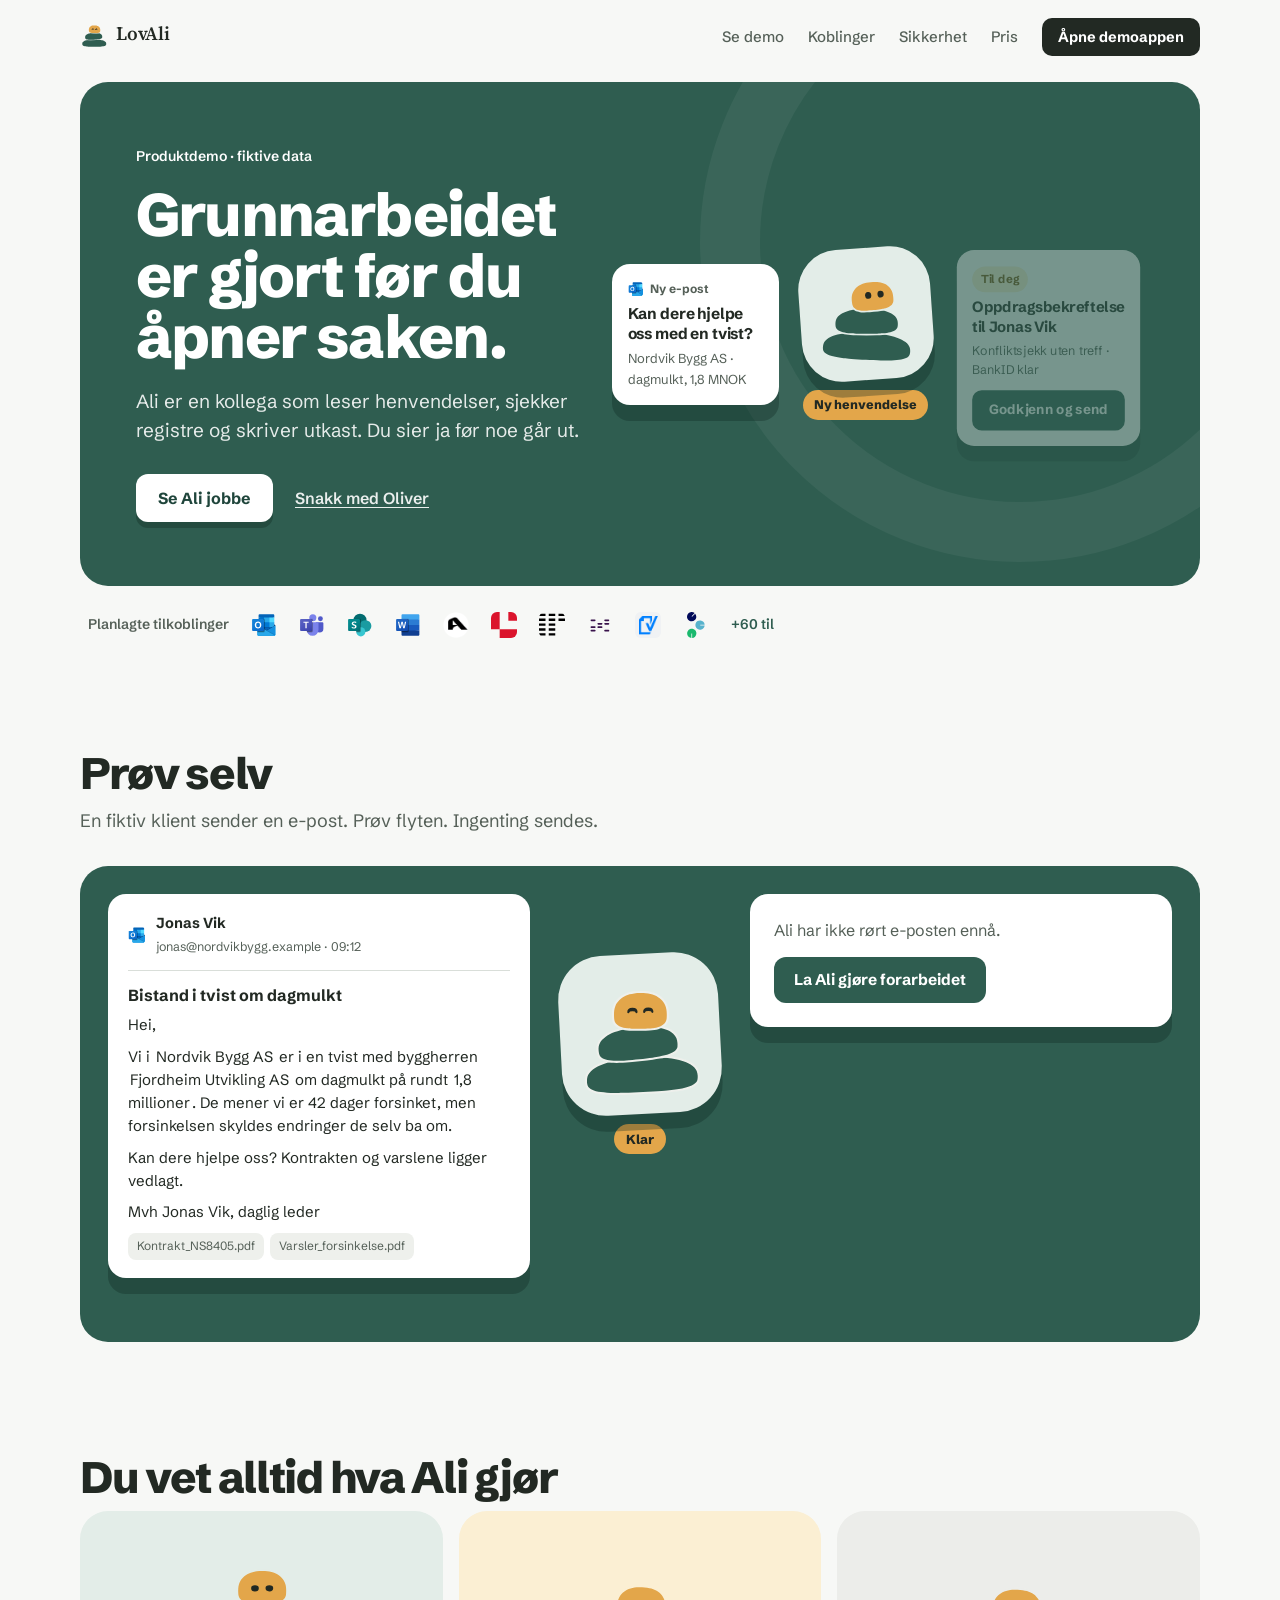
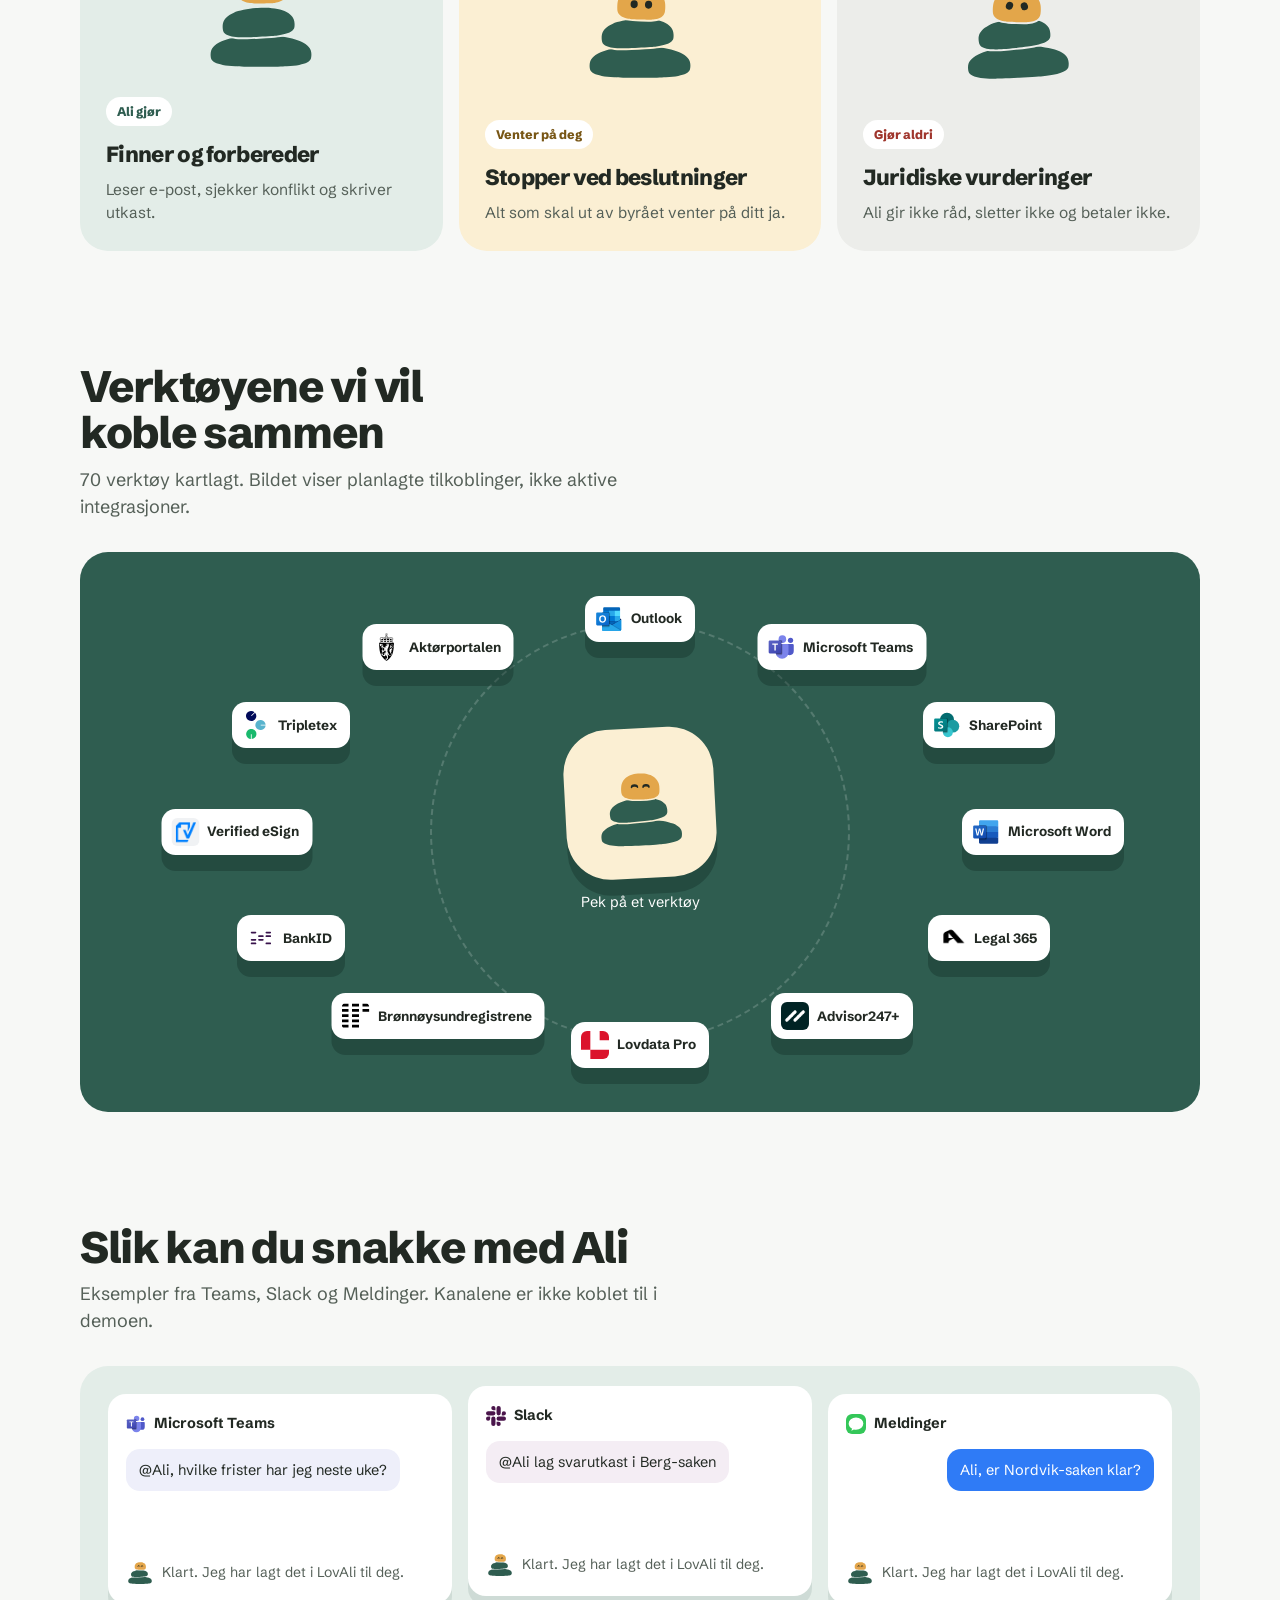
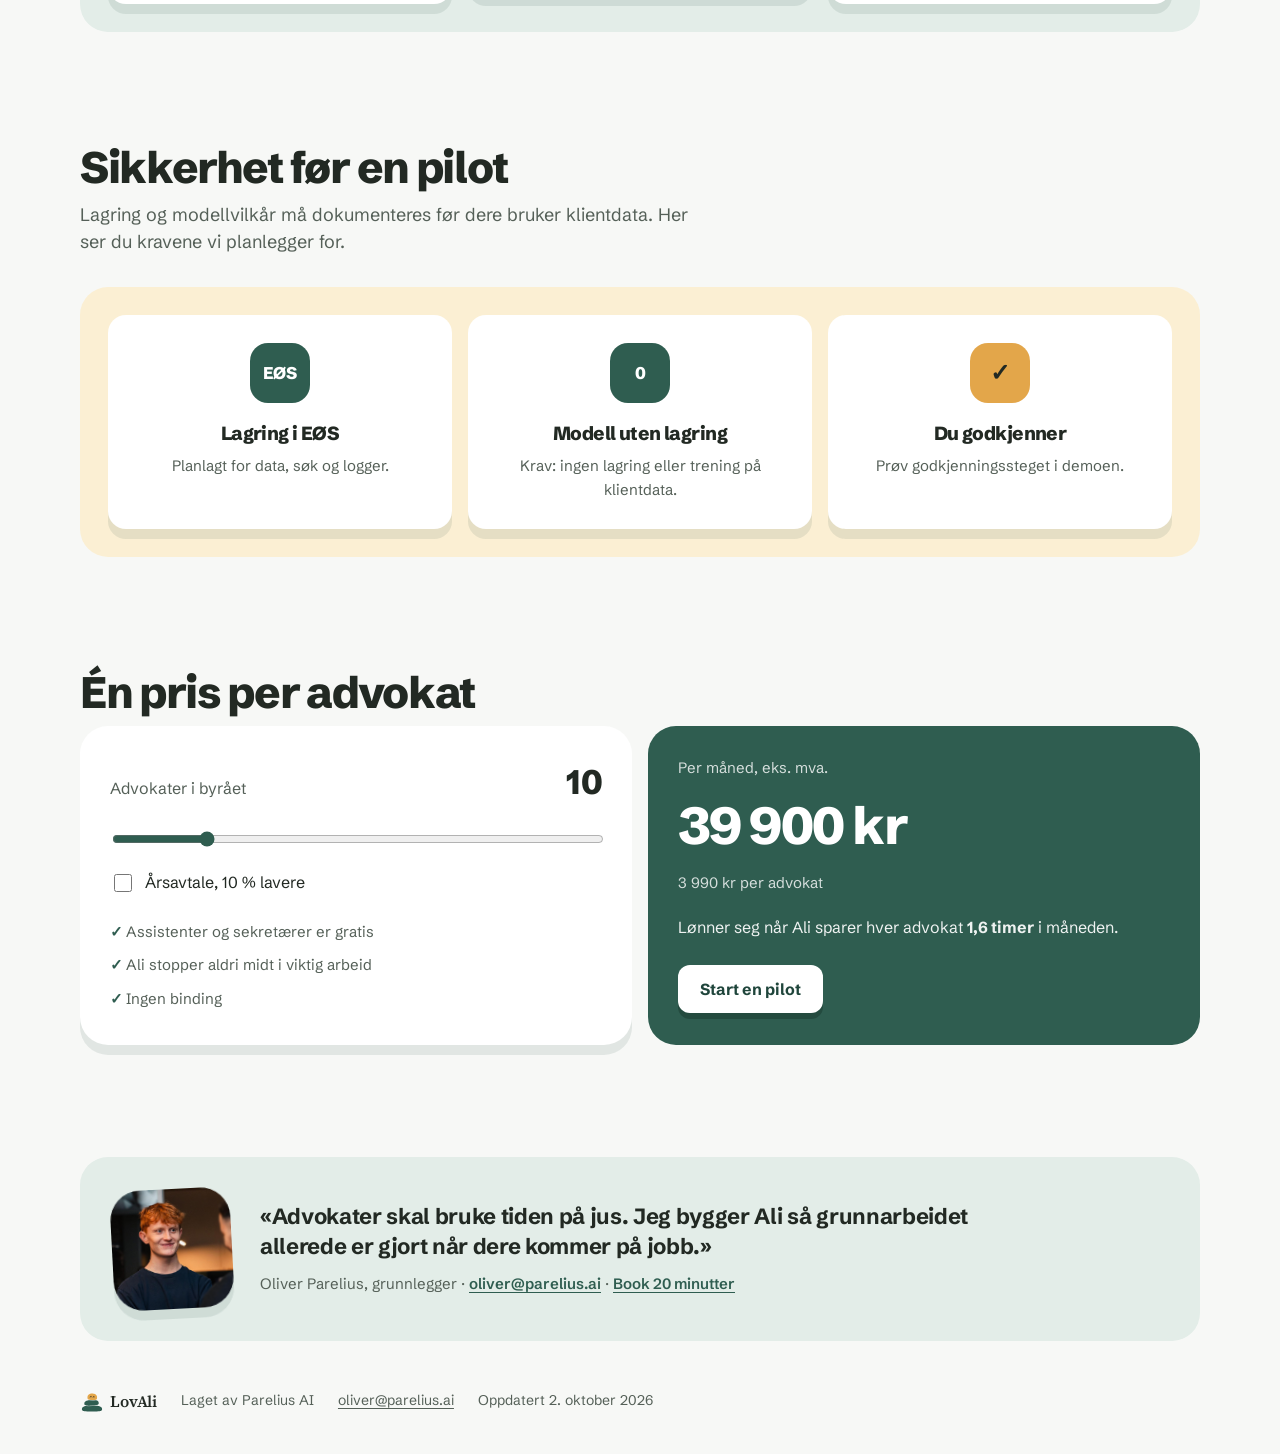
==== commit 414591ee: "Stein: datoer følger dagens dato, førte timer, klientregister, naturlig småprat; forsiden uendret Co" ====
--- a/index.html
+++ b/index.html
@@ -9,7 +9,7 @@
     <link rel="preconnect" href="https://fonts.googleapis.com" />
     <link rel="preconnect" href="https://fonts.gstatic.com" crossorigin />
     <link href="https://fonts.googleapis.com/css2?family=Schibsted+Grotesk:wght@400;500;600;700&family=Source+Serif+4:opsz,wght@8..60,400;8..60,500;8..60,600&display=swap" rel="stylesheet" />
-    <script type="module" crossorigin src="/assets/index-DTDrp3OR.js"></script>
+    <script type="module" crossorigin src="/assets/index-C0CQJ7RN.js"></script>
     <link rel="stylesheet" crossorigin href="/assets/index-Dwgt7m-j.css">
   </head>
   <body>
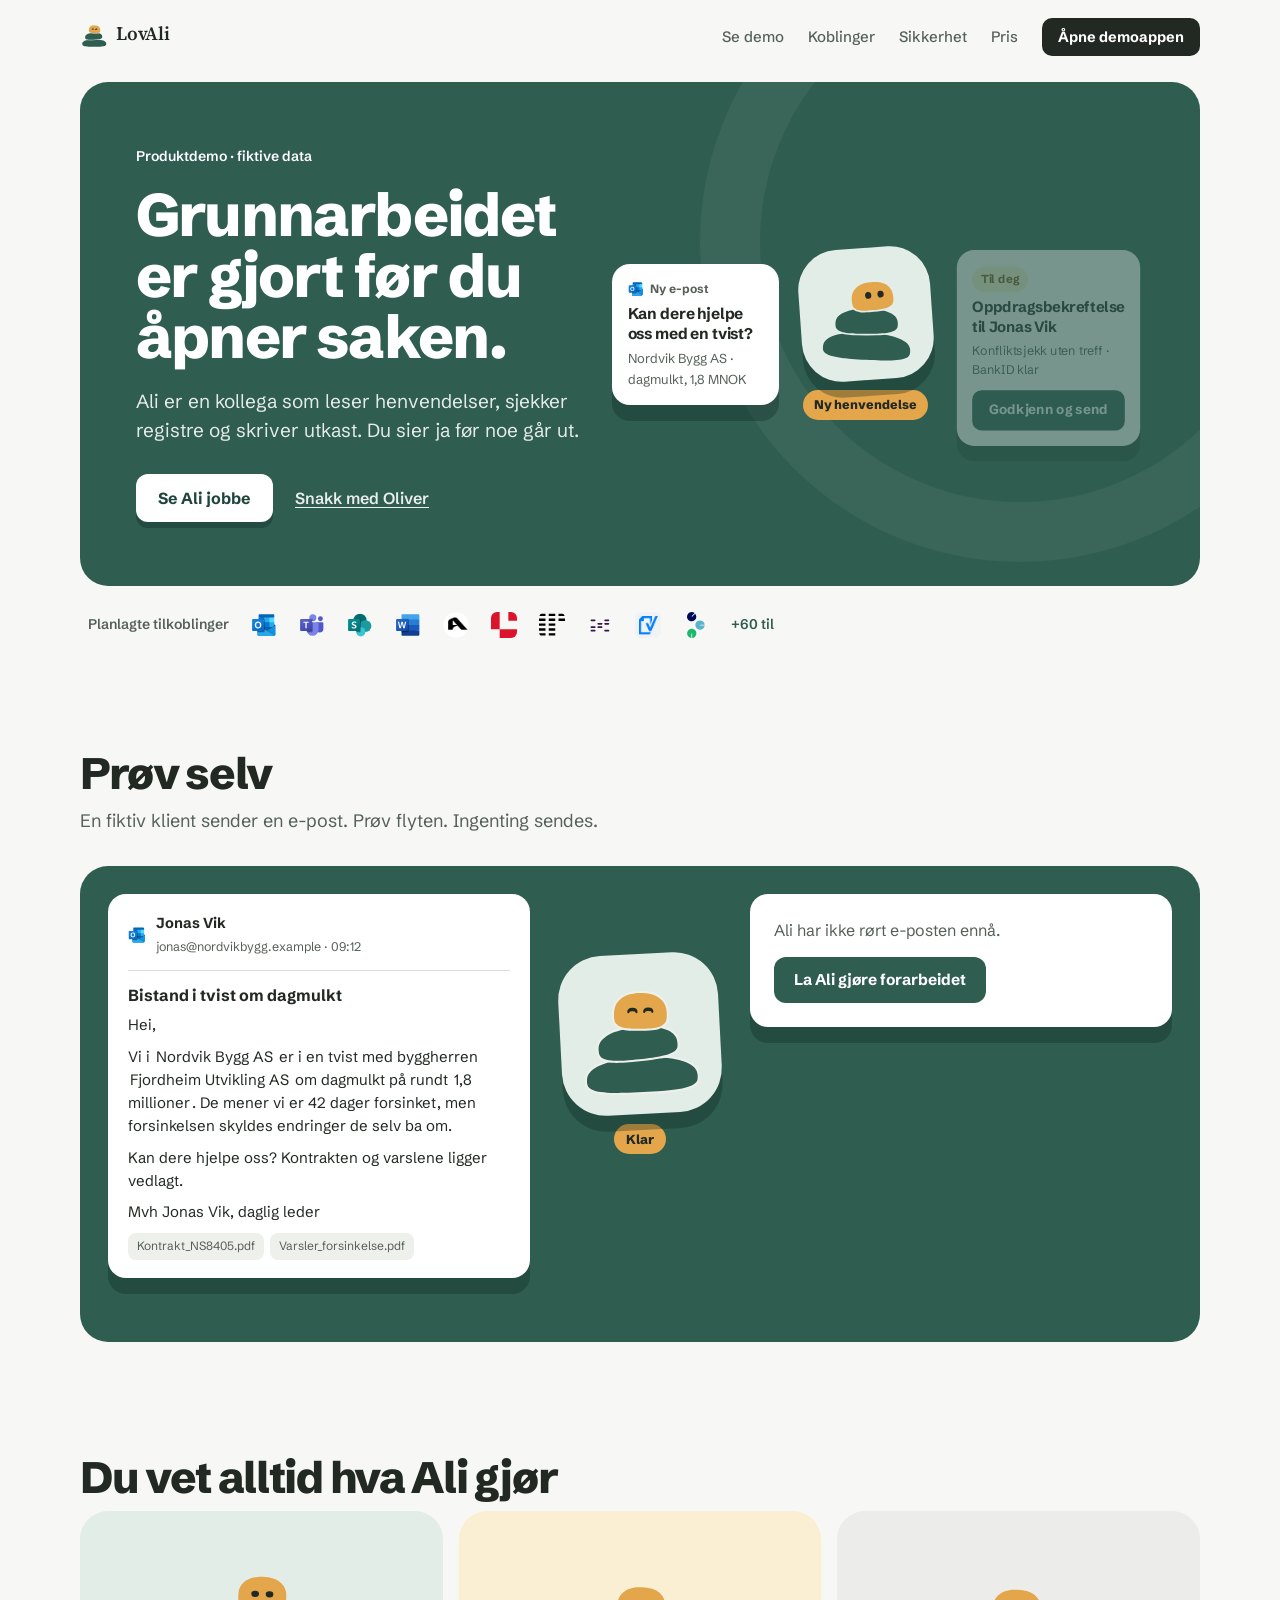
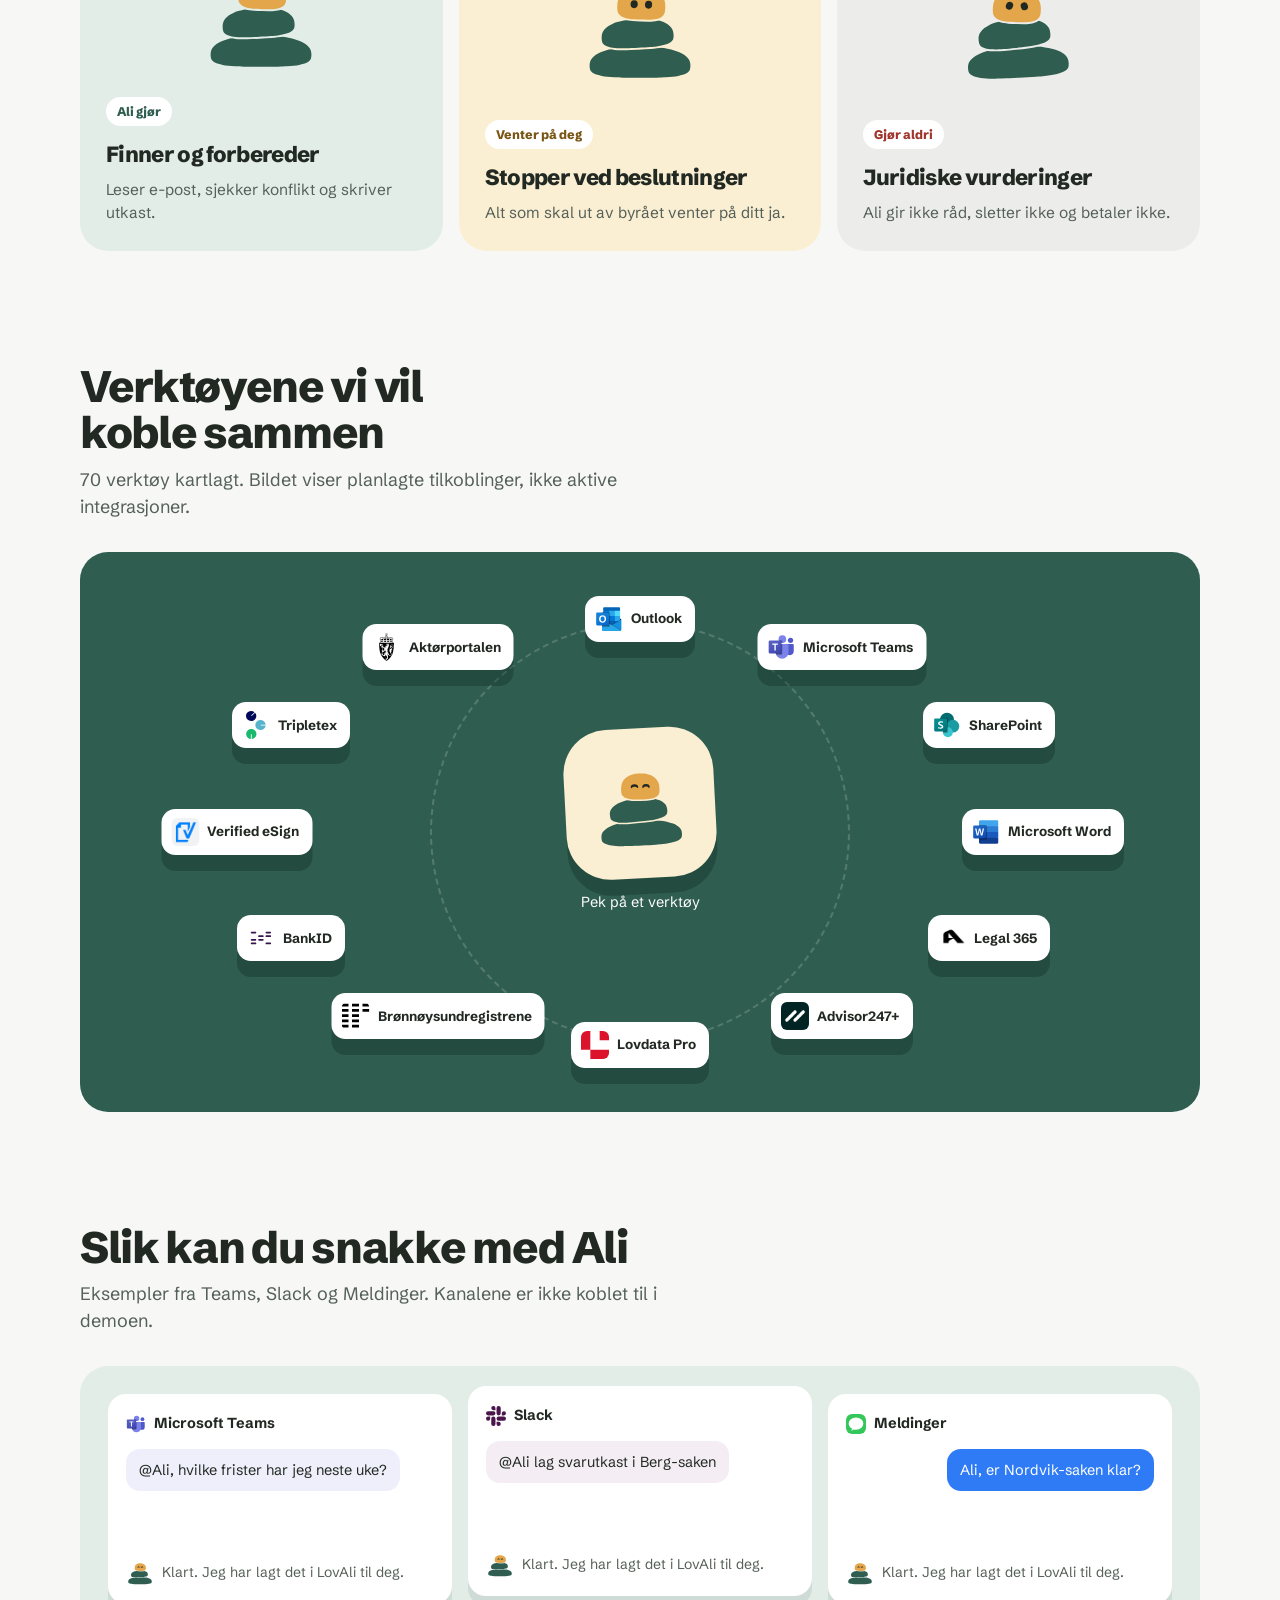
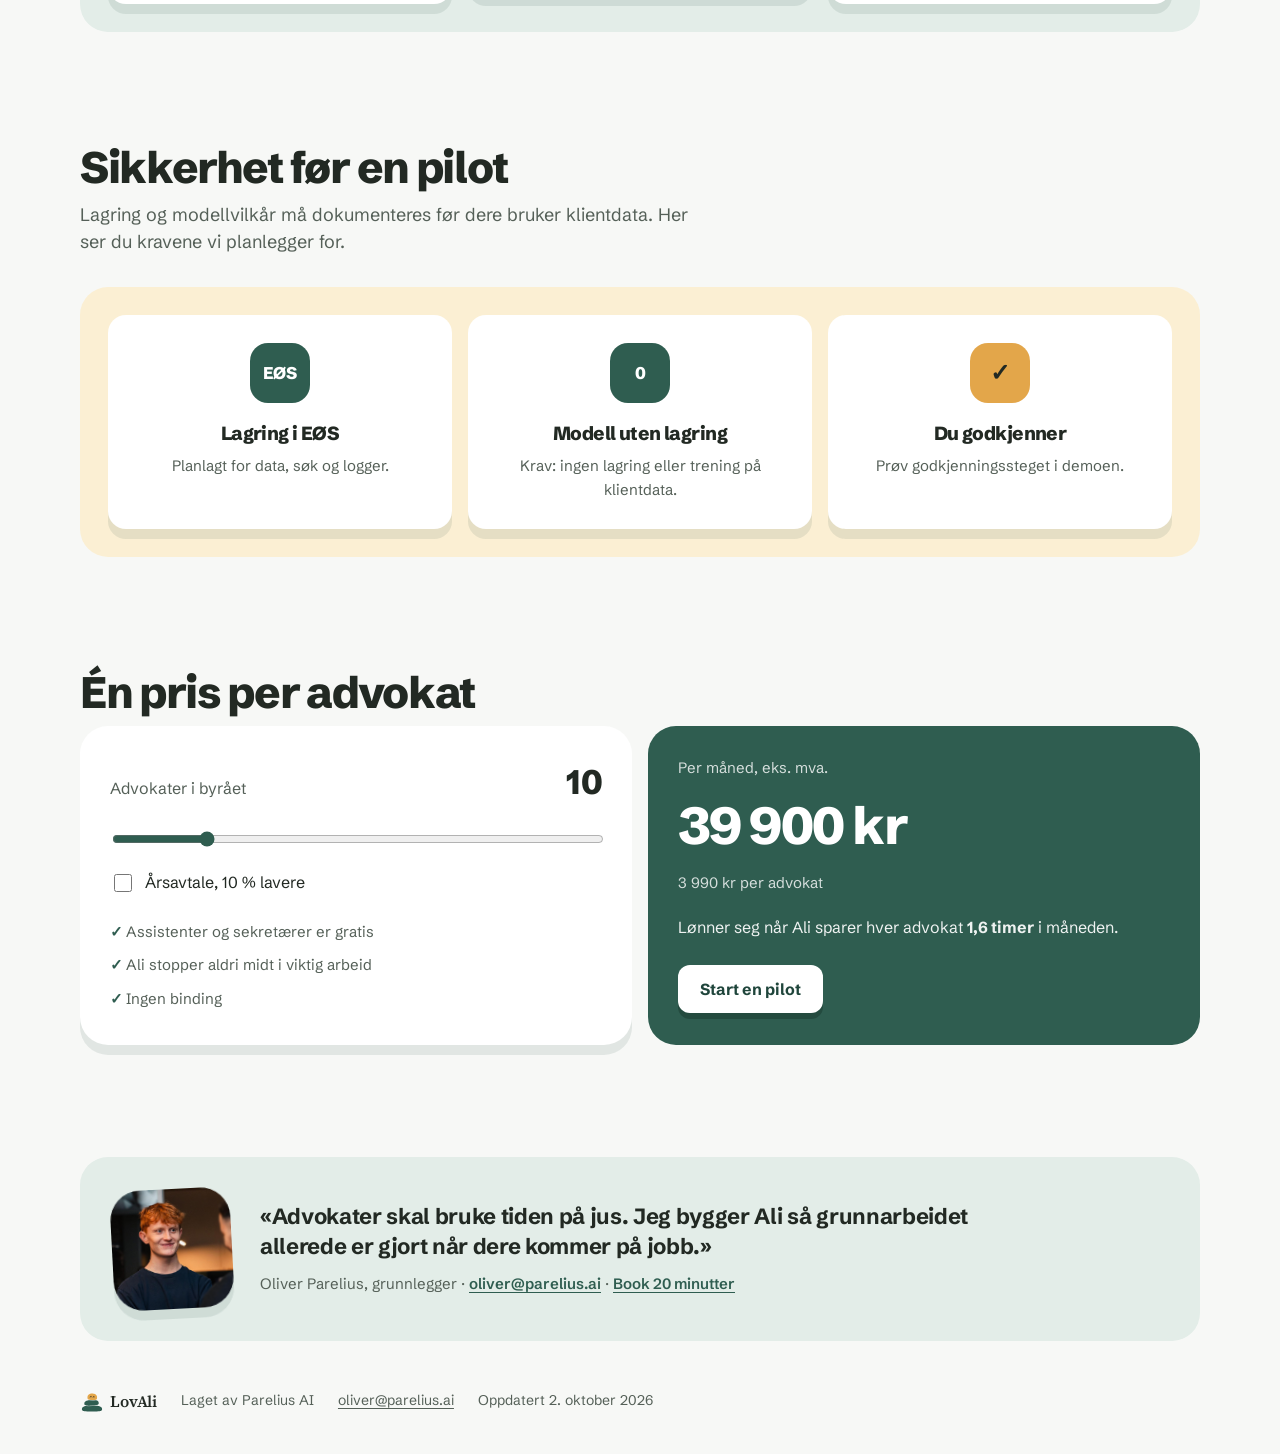
==== commit a448e052: "Stein: v13 Bare chat på #/x/13; forsiden uendret" ====
--- a/index.html
+++ b/index.html
@@ -9,7 +9,7 @@
     <link rel="preconnect" href="https://fonts.googleapis.com" />
     <link rel="preconnect" href="https://fonts.gstatic.com" crossorigin />
     <link href="https://fonts.googleapis.com/css2?family=Schibsted+Grotesk:wght@400;500;600;700&family=Source+Serif+4:opsz,wght@8..60,400;8..60,500;8..60,600&display=swap" rel="stylesheet" />
-    <script type="module" crossorigin src="/assets/index-C0CQJ7RN.js"></script>
+    <script type="module" crossorigin src="/assets/index-Cpnhga_Q.js"></script>
     <link rel="stylesheet" crossorigin href="/assets/index-Dwgt7m-j.css">
   </head>
   <body>
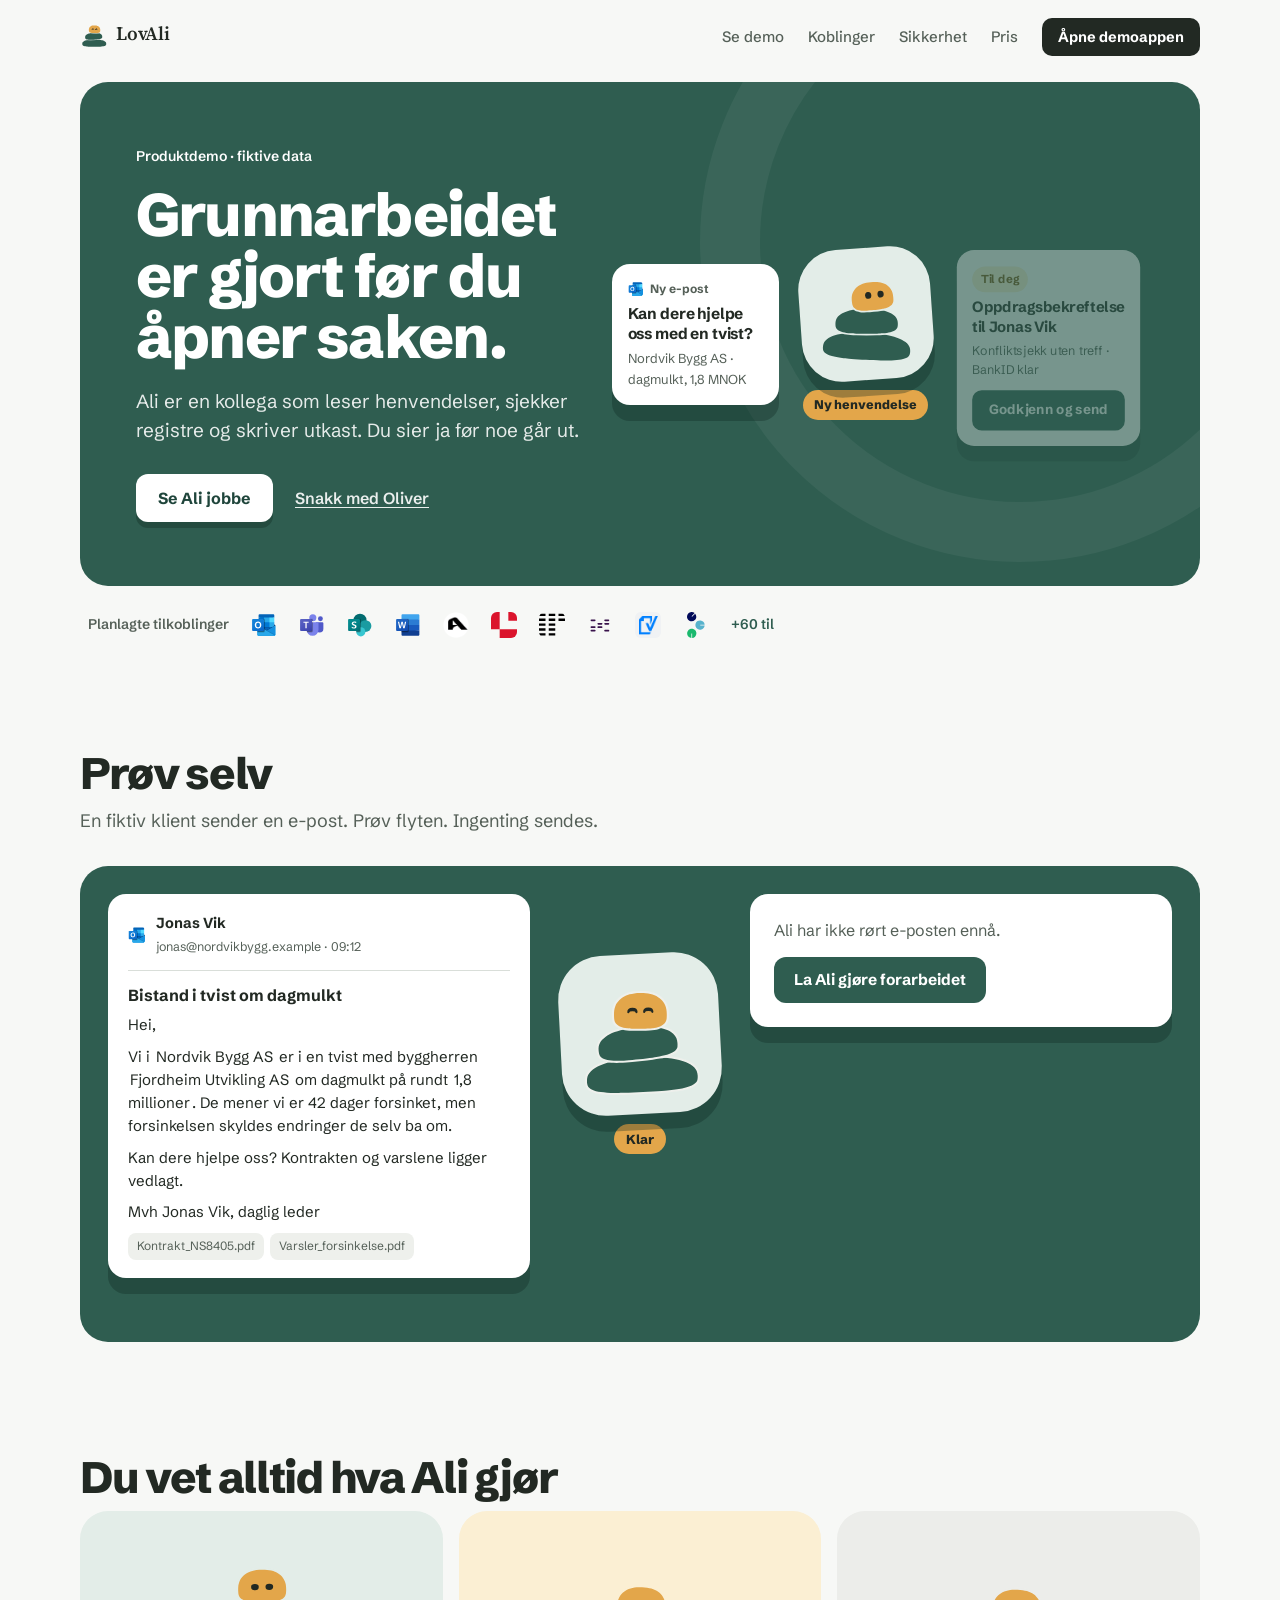
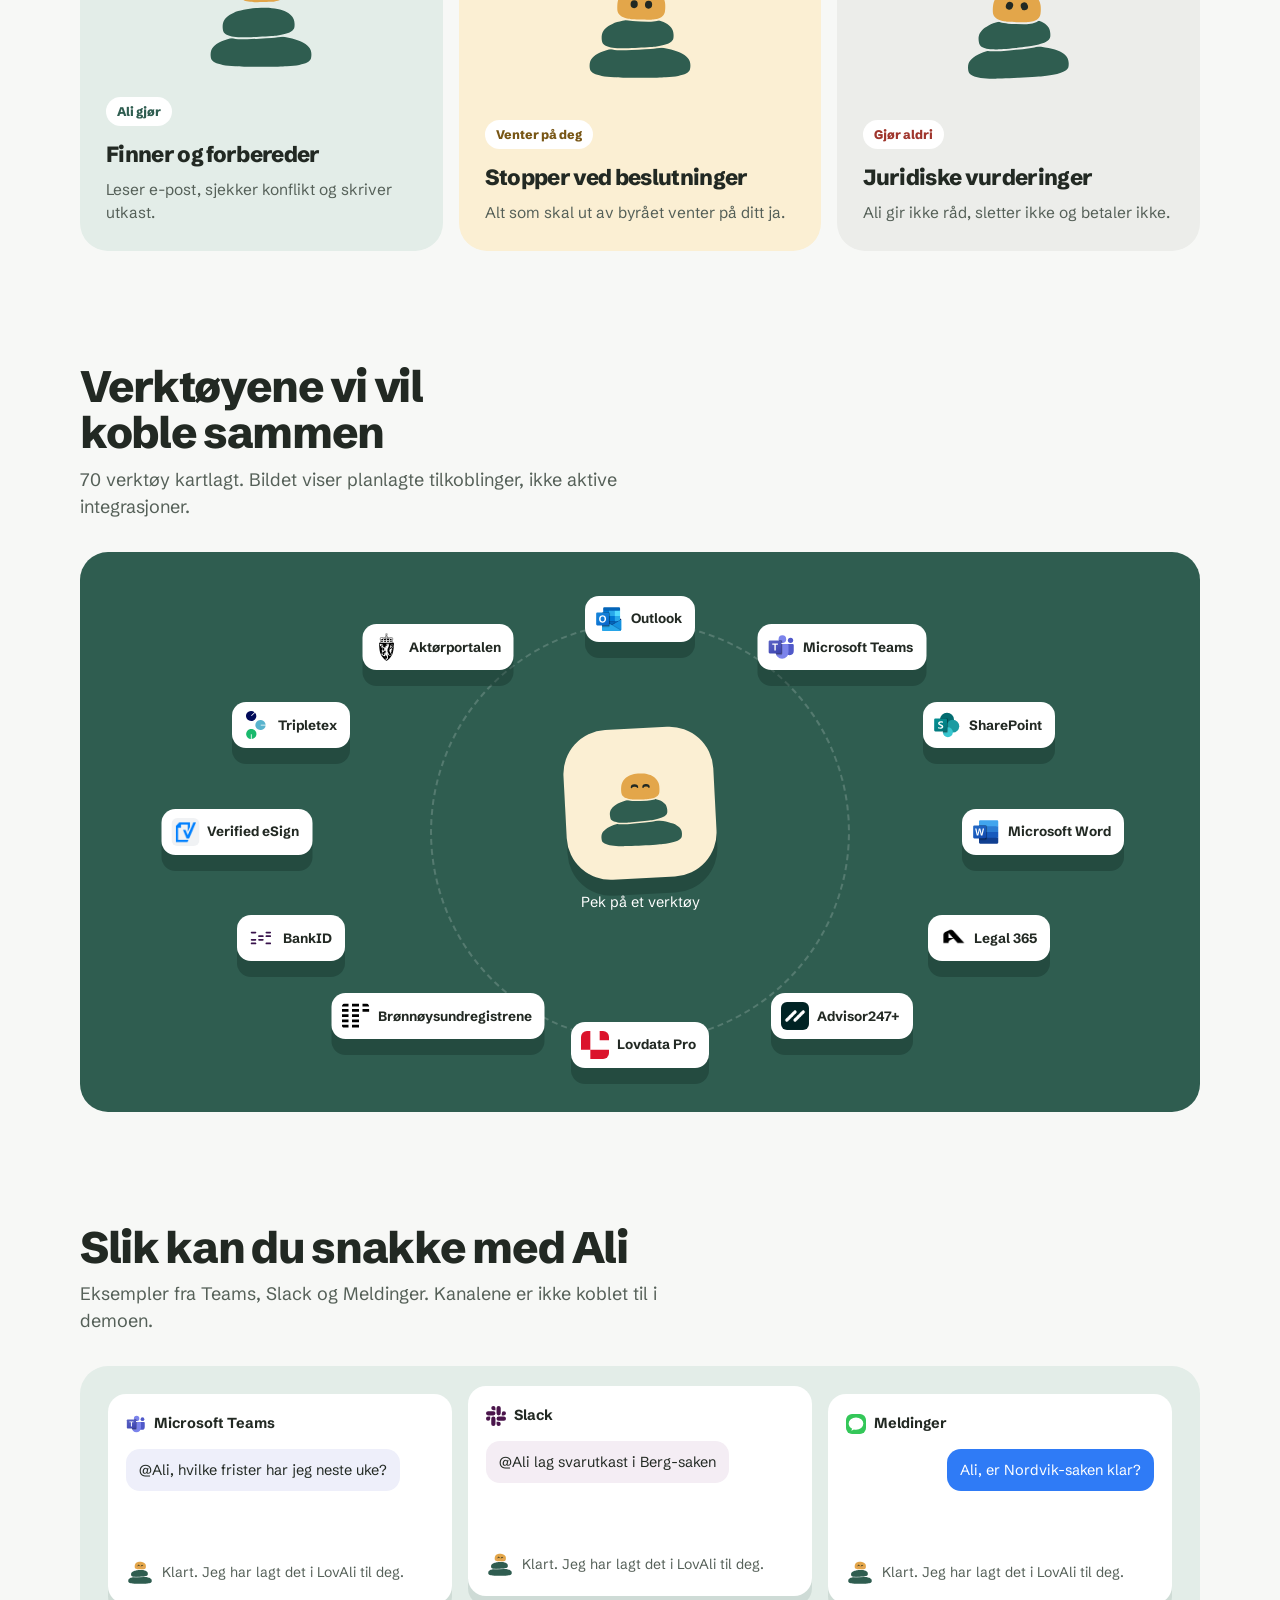
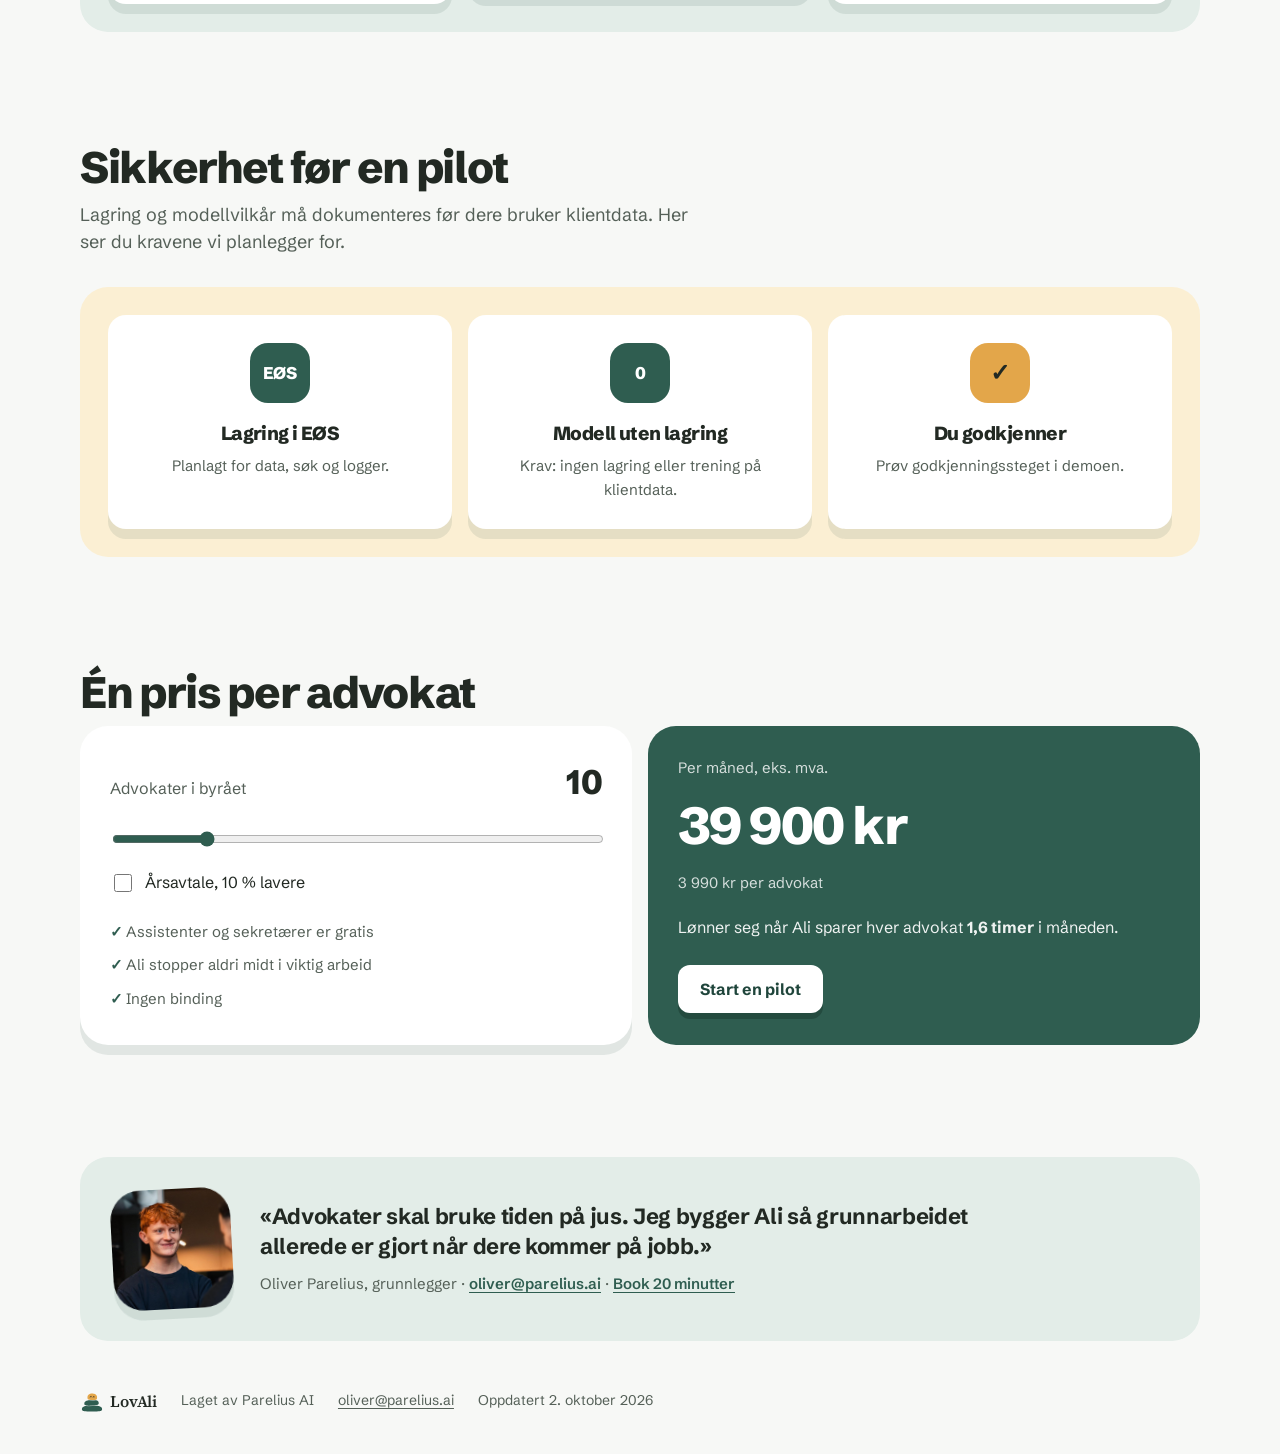
==== commit eb046de2: "Stein v13: hilsen følger meldingens klokkeslett" ====
--- a/index.html
+++ b/index.html
@@ -9,7 +9,7 @@
     <link rel="preconnect" href="https://fonts.googleapis.com" />
     <link rel="preconnect" href="https://fonts.gstatic.com" crossorigin />
     <link href="https://fonts.googleapis.com/css2?family=Schibsted+Grotesk:wght@400;500;600;700&family=Source+Serif+4:opsz,wght@8..60,400;8..60,500;8..60,600&display=swap" rel="stylesheet" />
-    <script type="module" crossorigin src="/assets/index-Cpnhga_Q.js"></script>
+    <script type="module" crossorigin src="/assets/index-D380kOPb.js"></script>
     <link rel="stylesheet" crossorigin href="/assets/index-Dwgt7m-j.css">
   </head>
   <body>
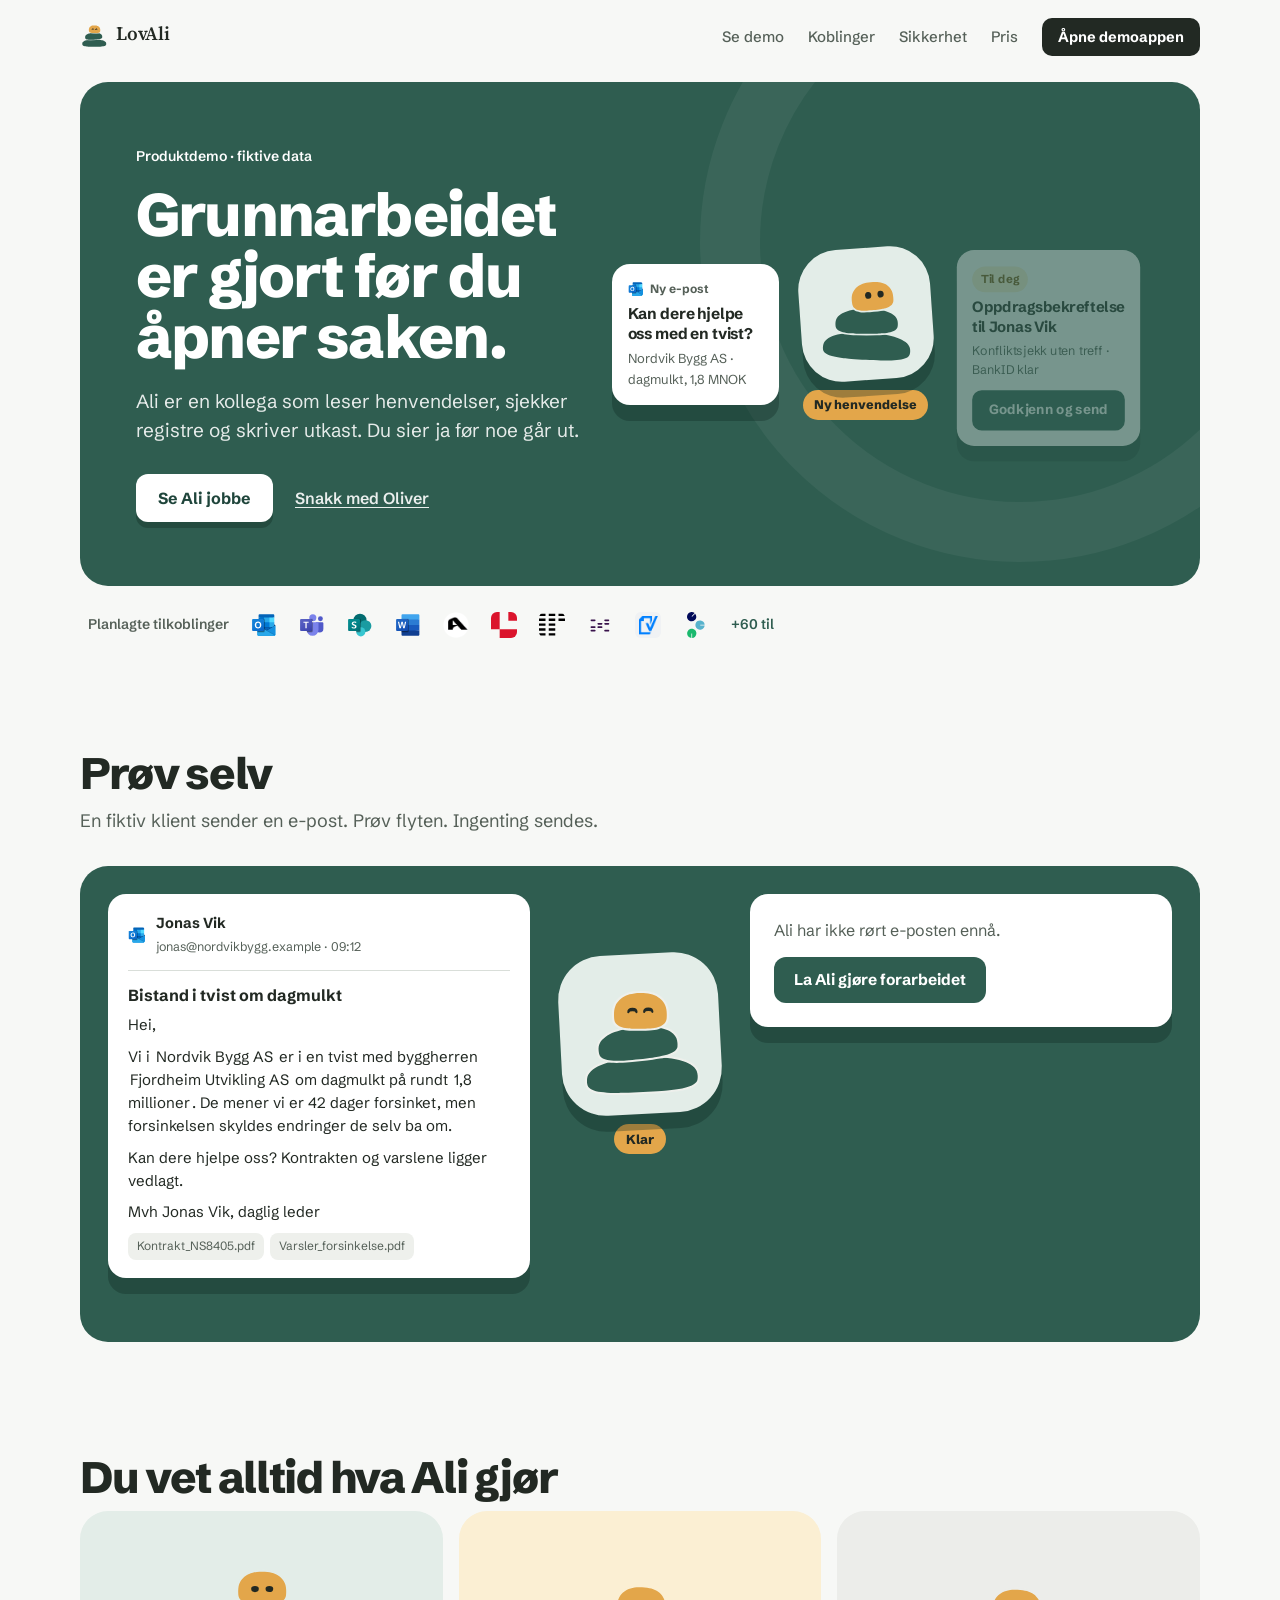
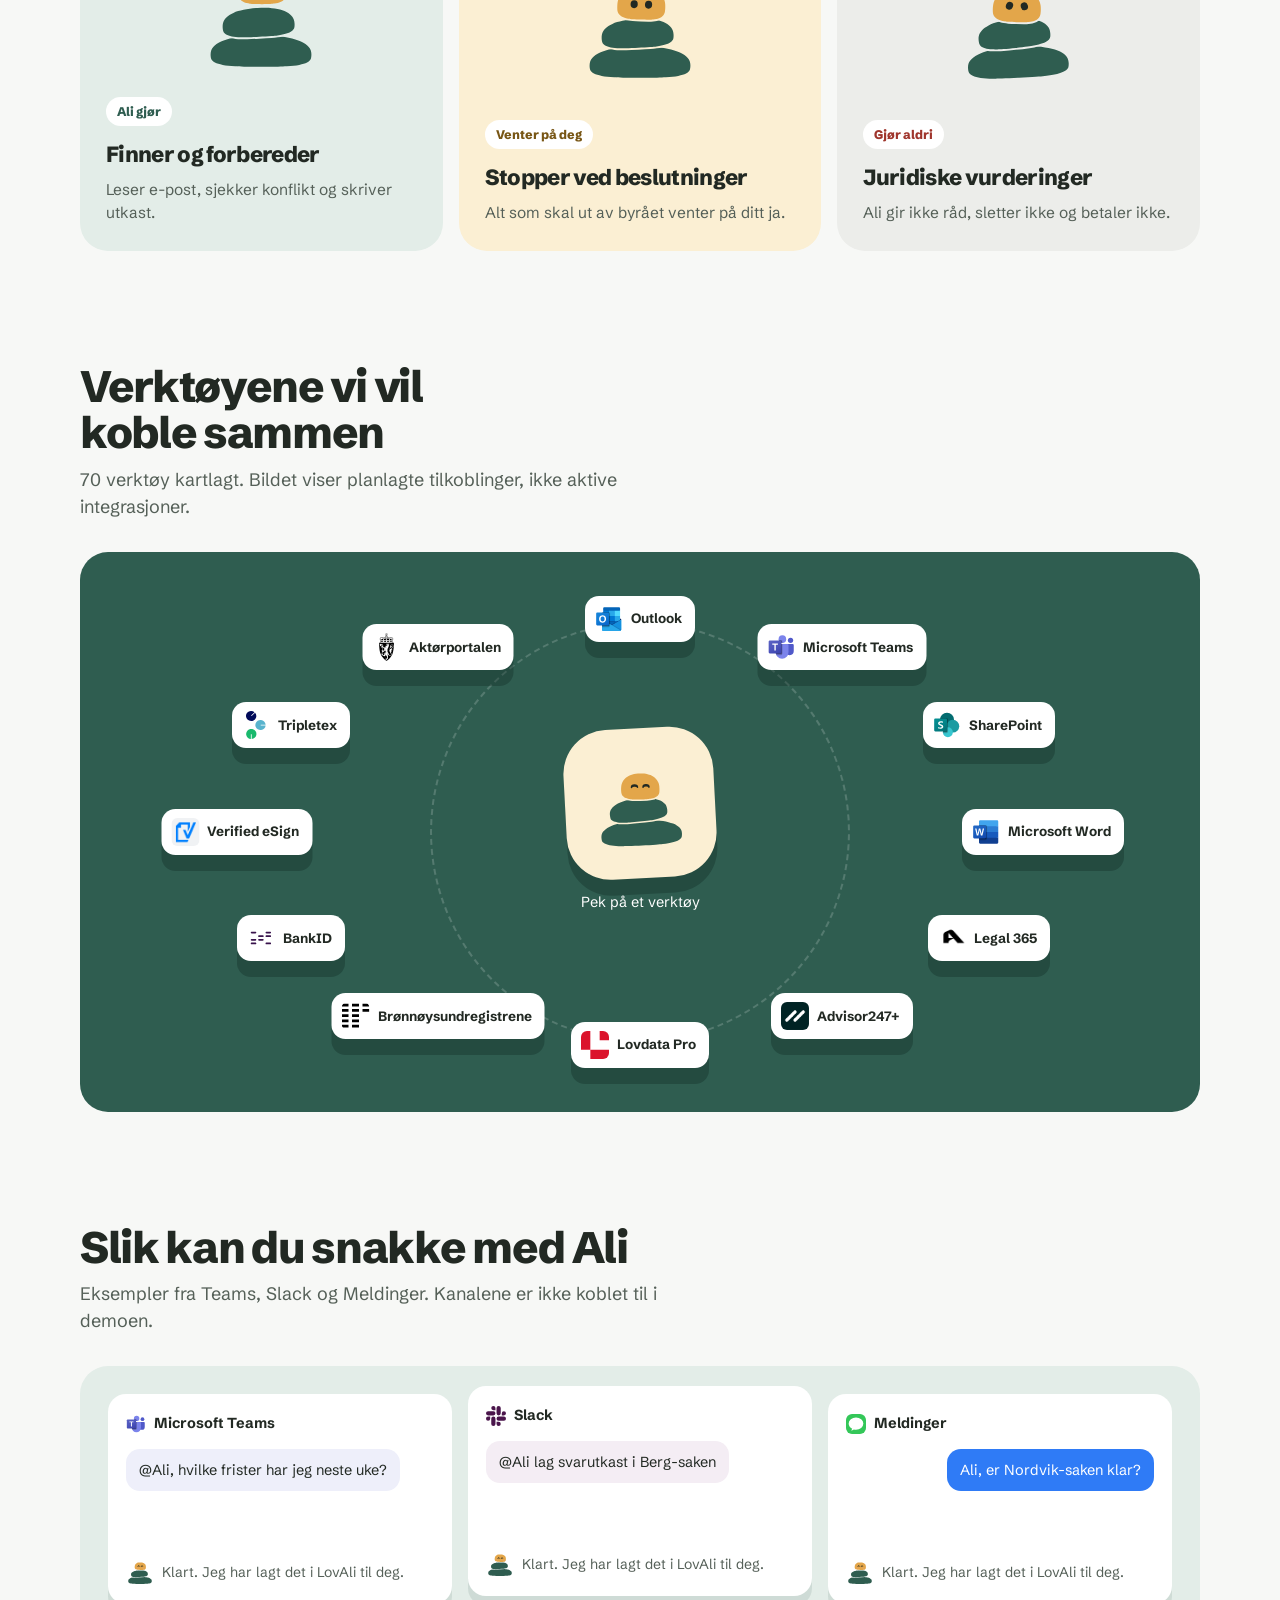
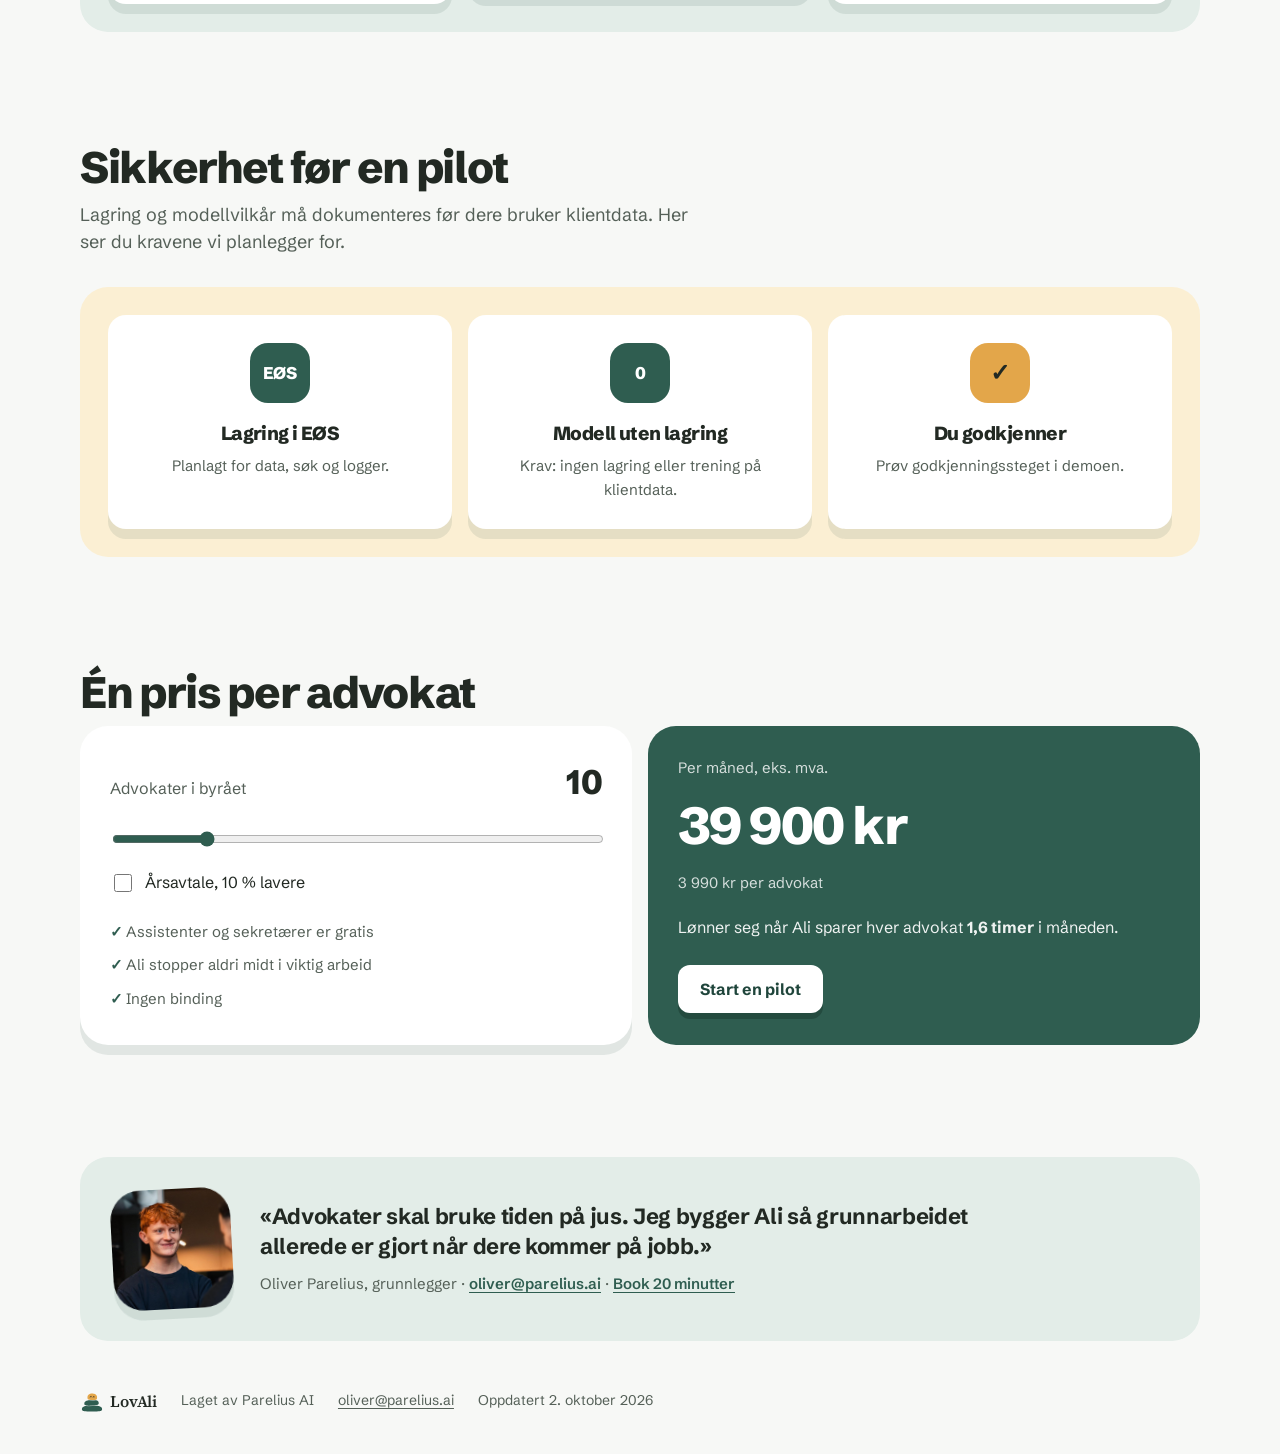
==== commit 980377be: "Stein: svarer på meldingen først, vedlegget er kontekst; forsiden uendret" ====
--- a/index.html
+++ b/index.html
@@ -9,7 +9,7 @@
     <link rel="preconnect" href="https://fonts.googleapis.com" />
     <link rel="preconnect" href="https://fonts.gstatic.com" crossorigin />
     <link href="https://fonts.googleapis.com/css2?family=Schibsted+Grotesk:wght@400;500;600;700&family=Source+Serif+4:opsz,wght@8..60,400;8..60,500;8..60,600&display=swap" rel="stylesheet" />
-    <script type="module" crossorigin src="/assets/index-D380kOPb.js"></script>
+    <script type="module" crossorigin src="/assets/index-DeeXPpxm.js"></script>
     <link rel="stylesheet" crossorigin href="/assets/index-Dwgt7m-j.css">
   </head>
   <body>
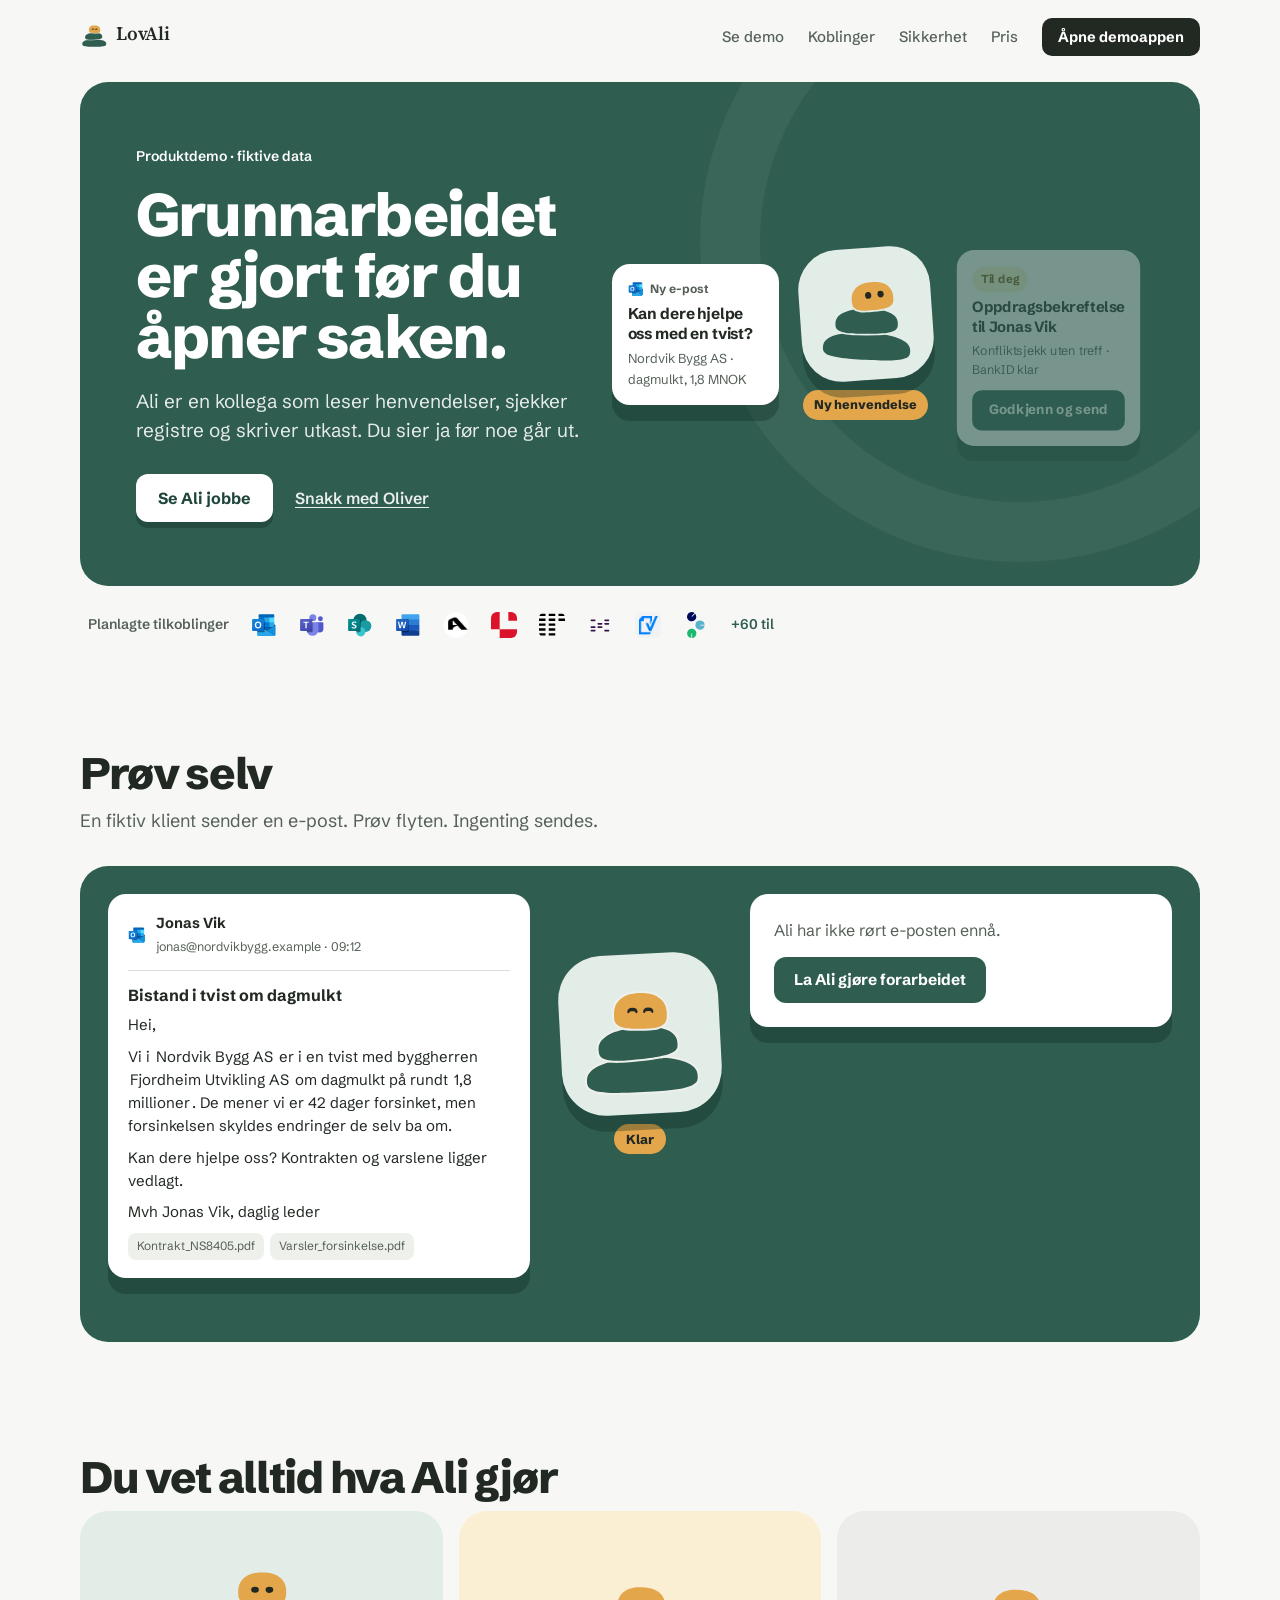
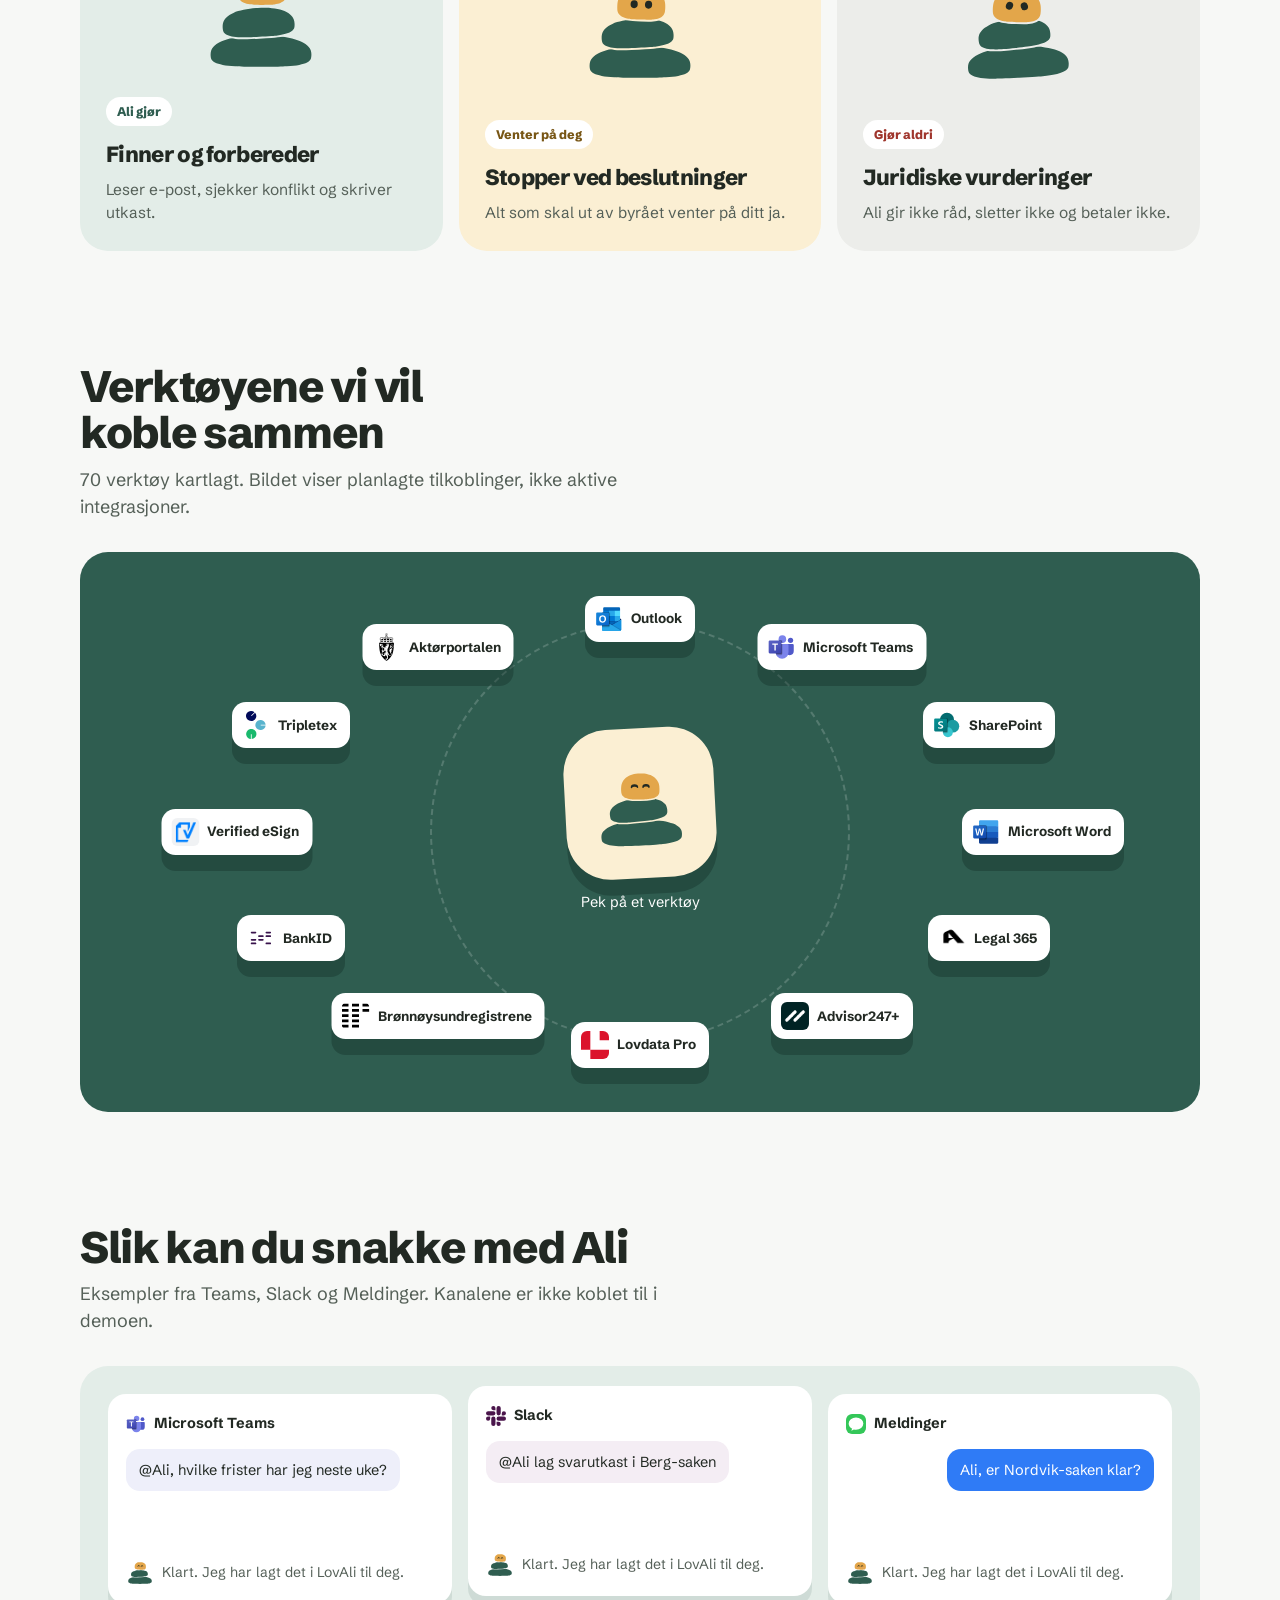
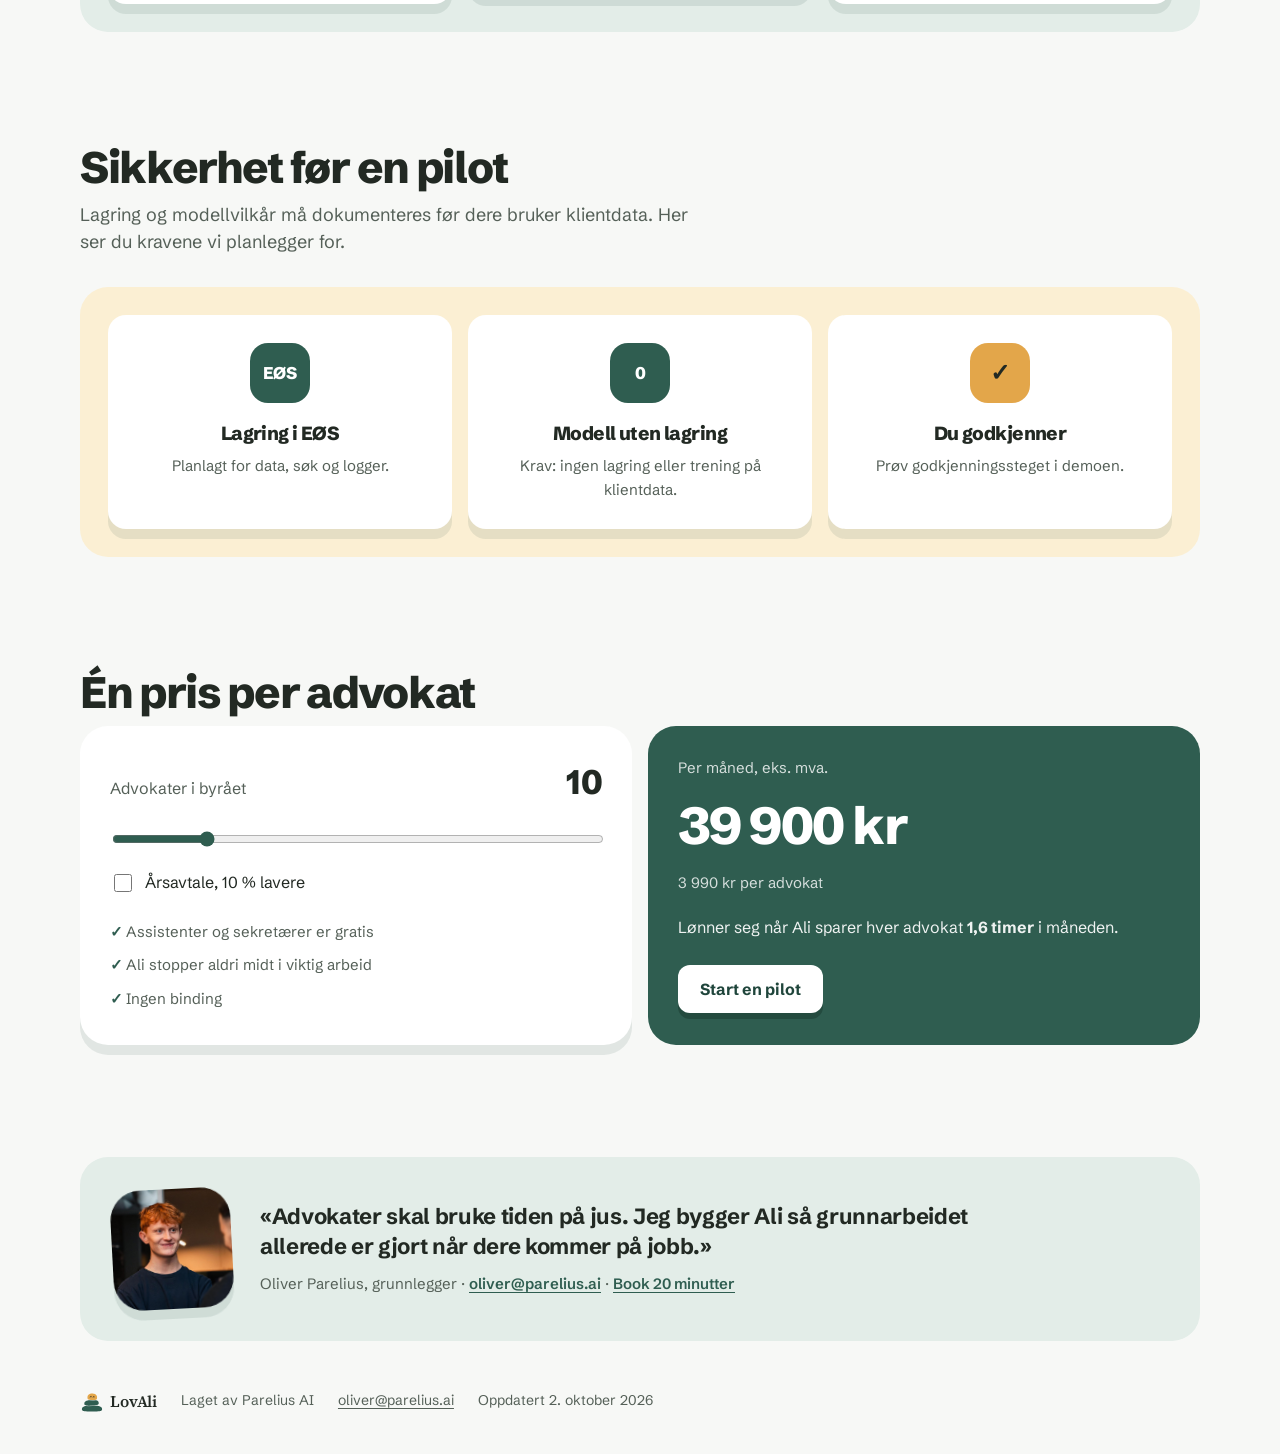
==== commit ab54a3b4: "Stein: vedlegg fyller ikke inn tekst i feltet" ====
--- a/index.html
+++ b/index.html
@@ -9,7 +9,7 @@
     <link rel="preconnect" href="https://fonts.googleapis.com" />
     <link rel="preconnect" href="https://fonts.gstatic.com" crossorigin />
     <link href="https://fonts.googleapis.com/css2?family=Schibsted+Grotesk:wght@400;500;600;700&family=Source+Serif+4:opsz,wght@8..60,400;8..60,500;8..60,600&display=swap" rel="stylesheet" />
-    <script type="module" crossorigin src="/assets/index-DeeXPpxm.js"></script>
+    <script type="module" crossorigin src="/assets/index-DQKR7POt.js"></script>
     <link rel="stylesheet" crossorigin href="/assets/index-Dwgt7m-j.css">
   </head>
   <body>
